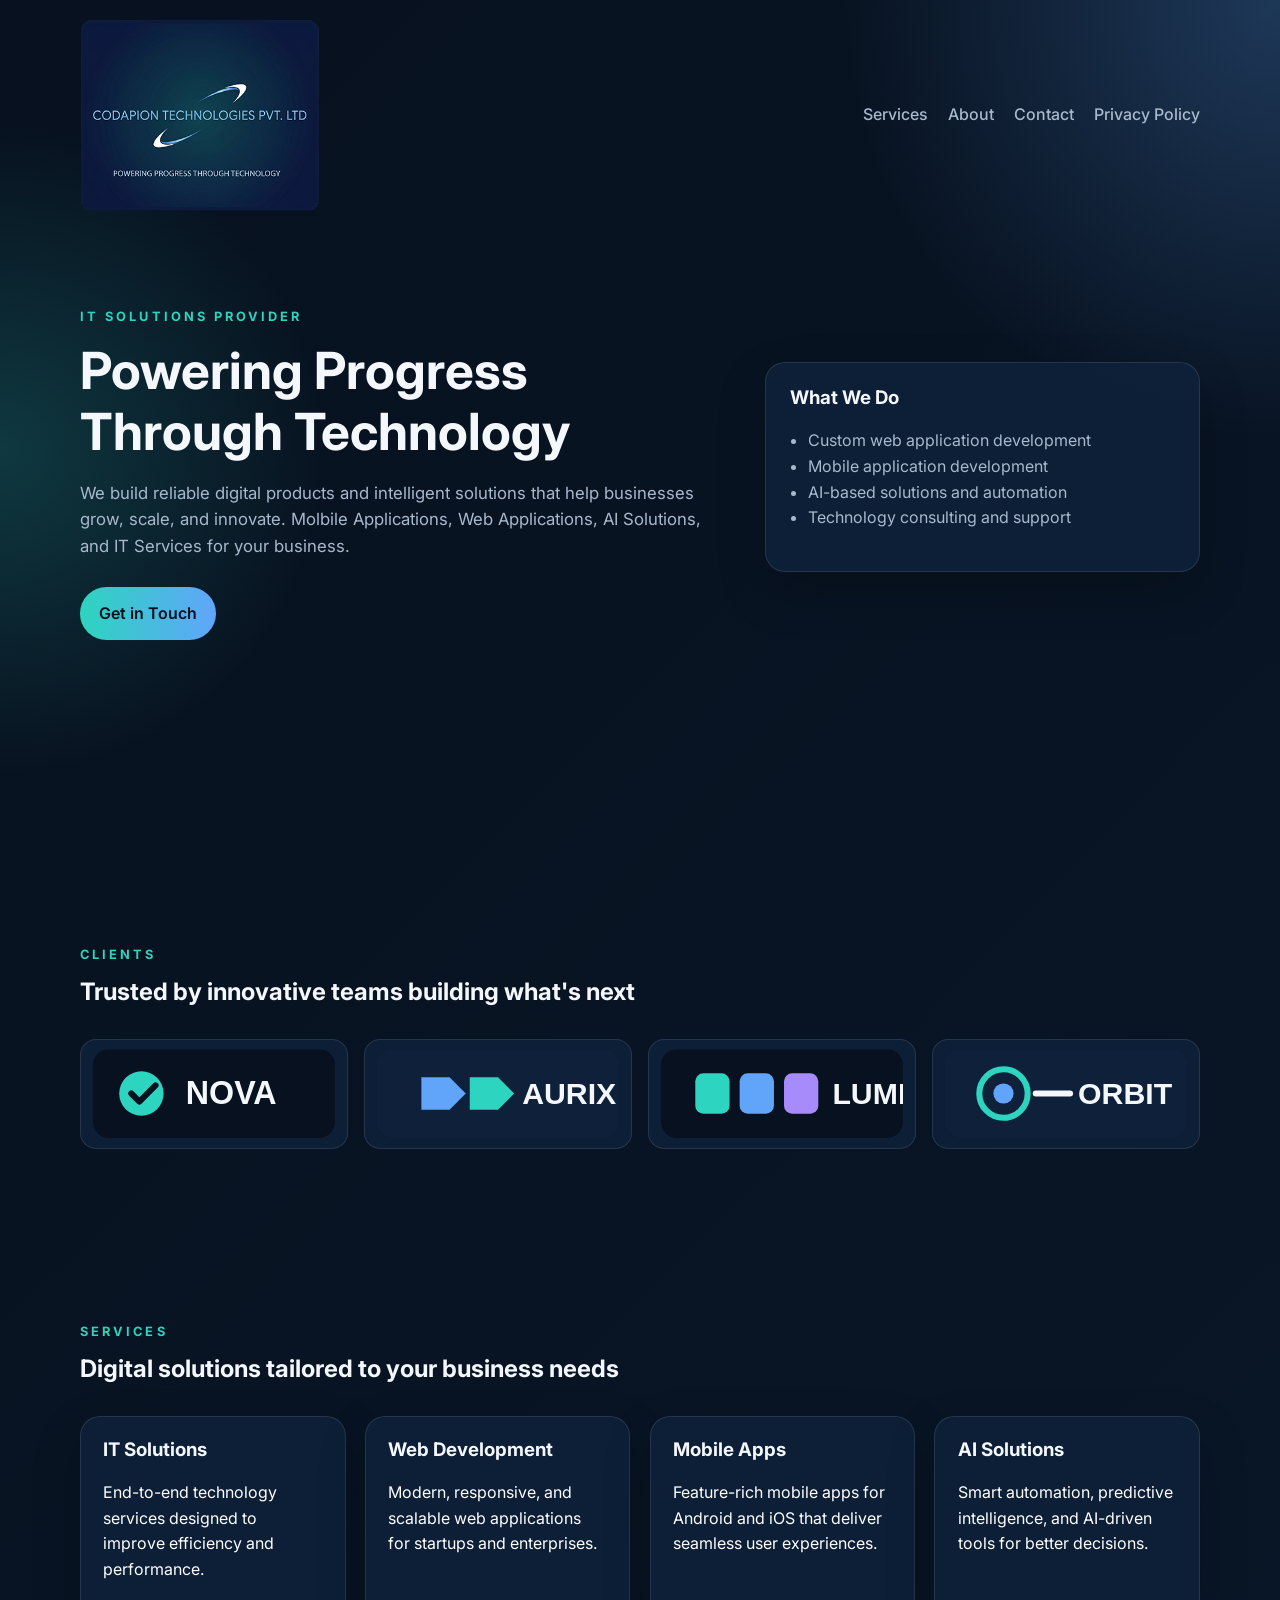
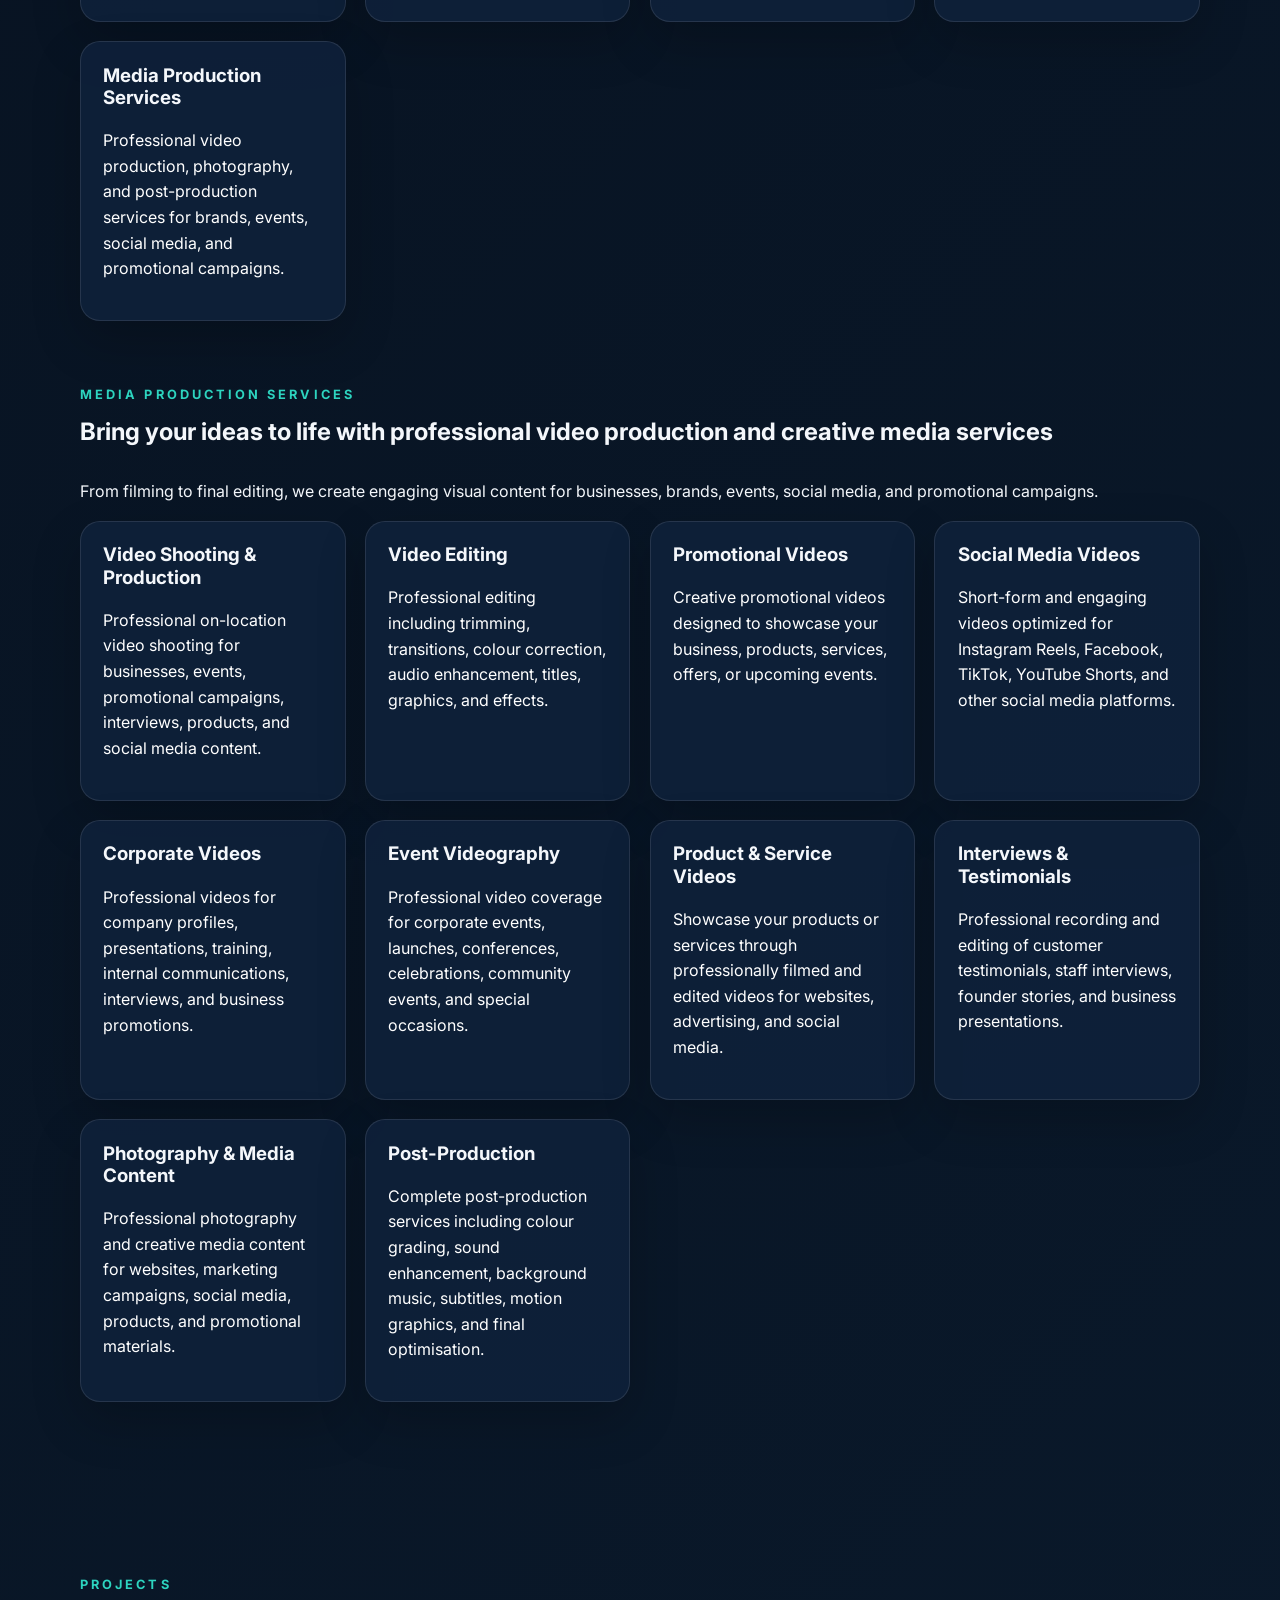
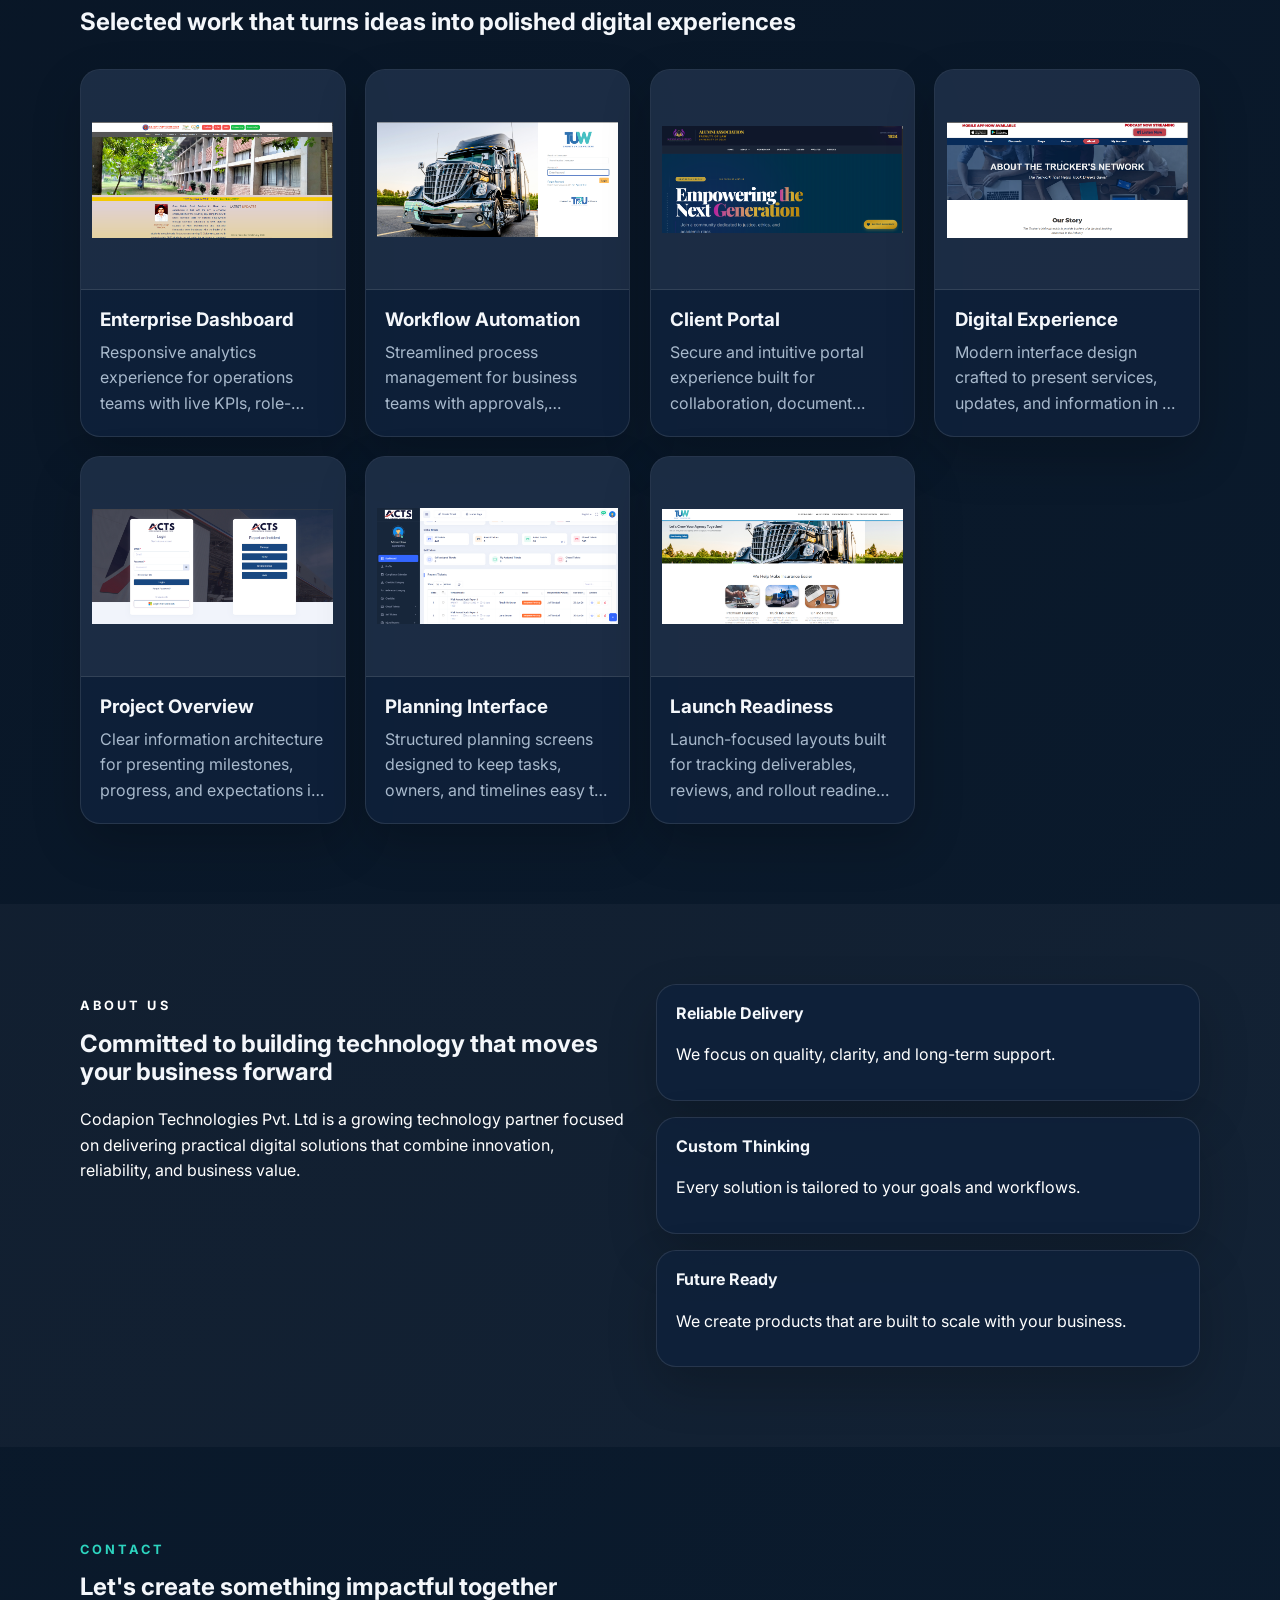
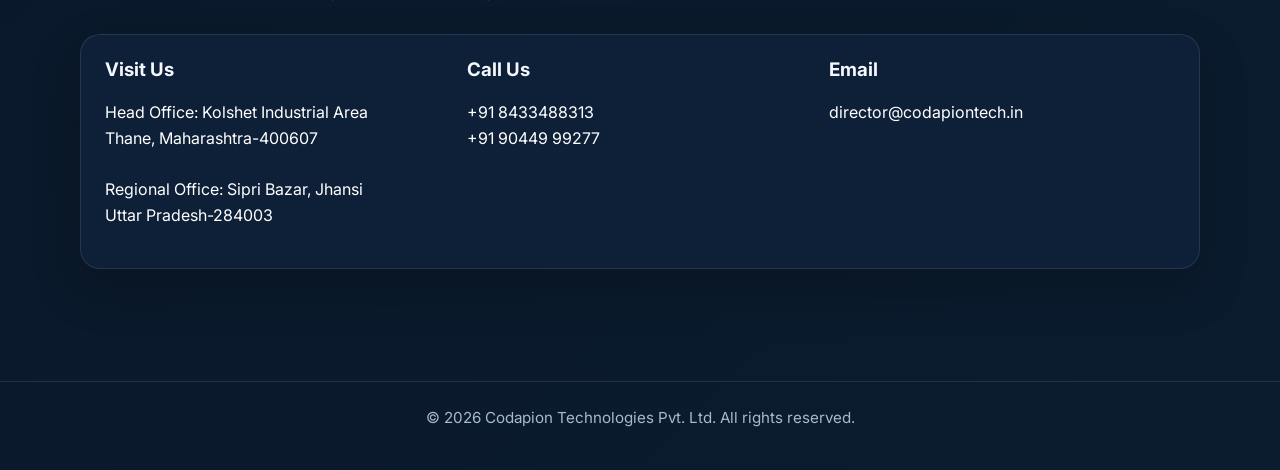
==== index.html @ 67ff13d2 "gap added" ====
<!DOCTYPE html>
<html lang="en">

<head>
    <meta charset="UTF-8" />
    <meta name="viewport" content="width=device-width, initial-scale=1.0" />
    <meta name="description"
        content="Codapion Technologies Pvt. Ltd offers IT solutions, web application development, mobile app development, and AI-based solutions for businesses in India." />
    <meta name="keywords"
        content="Codapion Technologies, IT solutions, web development, mobile app development, AI solutions, software company, technology services" />
    <meta name="author" content="Codapion Technologies Pvt. Ltd" />
    <meta property="og:title" content="Codapion Technologies Pvt. Ltd" />
    <meta property="og:description"
        content="Reliable IT solutions, web applications, mobile apps, and AI-based services for modern businesses." />
    <meta property="og:type" content="website" />
    <meta property="og:image" content="logo.png" />
    <meta name="twitter:card" content="summary_large_image" />
    <meta name="twitter:title" content="Codapion Technologies Pvt. Ltd" />
    <meta name="twitter:description"
        content="Reliable IT solutions, web applications, mobile apps, and AI-based services for modern businesses." />
    <meta name="twitter:image" content="logo.png" />
    <title>Codapion Technologies Pvt. Ltd | IT Solutions, Web & Mobile Apps, AI Services</title>
    <link rel="preconnect" href="https://fonts.googleapis.com" />
    <link rel="preconnect" href="https://fonts.gstatic.com" crossorigin />
    <link href="https://fonts.googleapis.com/css2?family=Inter:wght@400;500;600;700;800&display=swap"
        rel="stylesheet" />
    <link rel="icon" type="image/png" href="favicon.png" />
    <link rel="stylesheet" href="styles.css" />
</head>

<body>
    <header class="hero">
        <nav class="nav container">
            <a href="#" class="brand">
                <img src="logo.png" alt="Codapion Technologies Pvt. Ltd logo" class="brand-logo" />
            </a>
            <div class="nav-links">
                <a href="#services">Services</a>
                <a href="#about">About</a>
                <a href="#contact">Contact</a>
                <a href="privacy-policy.html">Privacy Policy</a>
            </div>
        </nav>

        <div class="container hero-content">
            <div class="hero-copy">
                <p class="eyebrow">IT Solutions Provider</p>
                <h1>Powering Progress Through Technology</h1>
                <p class="lead">
                    We build reliable digital products and intelligent solutions that help
                    businesses grow, scale, and innovate.
                    Molbile Applications, Web Applications, AI Solutions, and IT Services for your business.
                </p>
                <a href="#contact" class="btn btn-primary">Get in Touch</a>
            </div>
            <div class="hero-card">
                <h3>What We Do</h3>
                <ul>
                    <li>Custom web application development</li>
                    <li>Mobile application development</li>
                    <li>AI-based solutions and automation</li>
                    <li>Technology consulting and support</li>
                </ul>
            </div>
        </div>
    </header>

    <main>
        <section class="section container clients-section" aria-label="Clients">
            <div class="section-heading">
                <p class="eyebrow">Clients</p>
                <h2>Trusted by innovative teams building what's next</h2>
            </div>
            <div class="clients-grid">
                <img src="assets/client-1.svg" alt="Nova Labs logo" />
                <img src="assets/client-2.svg" alt="Aurix logo" />
                <img src="assets/client-3.svg" alt="Lumen logo" />
                <img src="assets/client-4.svg" alt="Orbit logo" />
            </div>
        </section>

        <section id="services" class="section container">
            <div class="section-heading">
                <p class="eyebrow">Services</p>
                <h2>Digital solutions tailored to your business needs</h2>
            </div>
            <div class="card-grid">
                <article class="card">
                    <h3>IT Solutions</h3>
                    <p>End-to-end technology services designed to improve efficiency and performance.</p>
                </article>
                <article class="card">
                    <h3>Web Development</h3>
                    <p>Modern, responsive, and scalable web applications for startups and enterprises.</p>
                </article>
                <article class="card">
                    <h3>Mobile Apps</h3>
                    <p>Feature-rich mobile apps for Android and iOS that deliver seamless user experiences.</p>
                </article>
                <article class="card">
                    <h3>AI Solutions</h3>
                    <p>Smart automation, predictive intelligence, and AI-driven tools for better decisions.</p>
                </article>
                <article class="card">
                    <h3>Media Production Services</h3>
                    <p>Professional video production, photography, and post-production services for brands, events,
                        social media, and promotional campaigns.</p>
                </article>
            </div>
            <br>
            <br>
            <div class="media-production-section">
                <div class="section-heading">
                    <p class="eyebrow">Media Production Services</p>
                    <h2>Bring your ideas to life with professional video production and creative media services</h2>
                </div>
                <p>From filming to final editing, we create engaging visual content for businesses, brands, events,
                    social media, and promotional campaigns.</p>
                <div class="card-grid">
                    <article class="card">
                        <h3>Video Shooting & Production</h3>
                        <p>Professional on-location video shooting for businesses, events, promotional campaigns,
                            interviews, products, and social media content.</p>
                    </article>
                    <article class="card">
                        <h3>Video Editing</h3>
                        <p>Professional editing including trimming, transitions, colour correction, audio enhancement,
                            titles, graphics, and effects.</p>
                    </article>
                    <article class="card">
                        <h3>Promotional Videos</h3>
                        <p>Creative promotional videos designed to showcase your business, products, services, offers,
                            or upcoming events.</p>
                    </article>
                    <article class="card">
                        <h3>Social Media Videos</h3>
                        <p>Short-form and engaging videos optimized for Instagram Reels, Facebook, TikTok, YouTube
                            Shorts, and other social media platforms.</p>
                    </article>
                    <article class="card">
                        <h3>Corporate Videos</h3>
                        <p>Professional videos for company profiles, presentations, training, internal communications,
                            interviews, and business promotions.</p>
                    </article>
                    <article class="card">
                        <h3>Event Videography</h3>
                        <p>Professional video coverage for corporate events, launches, conferences, celebrations,
                            community events, and special occasions.</p>
                    </article>
                    <article class="card">
                        <h3>Product & Service Videos</h3>
                        <p>Showcase your products or services through professionally filmed and edited videos for
                            websites, advertising, and social media.</p>
                    </article>
                    <article class="card">
                        <h3>Interviews & Testimonials</h3>
                        <p>Professional recording and editing of customer testimonials, staff interviews, founder
                            stories, and business presentations.</p>
                    </article>
                    <article class="card">
                        <h3>Photography & Media Content</h3>
                        <p>Professional photography and creative media content for websites, marketing campaigns, social
                            media, products, and promotional materials.</p>
                    </article>
                    <article class="card">
                        <h3>Post-Production</h3>
                        <p>Complete post-production services including colour grading, sound enhancement, background
                            music, subtitles, motion graphics, and final optimisation.</p>
                    </article>
                </div>
            </div>
        </section>

        <section id="projects" class="section container">
            <div class="section-heading">
                <p class="eyebrow">Projects</p>
                <h2>Selected work that turns ideas into polished digital experiences</h2>
            </div>
            <div class="project-grid">
                <article class="project-card">
                    <img class="project-thumb" src="projects/Screenshot%202026-07-06%20200603.png"
                        alt="Project dashboard preview" role="button" tabindex="0" />
                    <div class="project-card-body">
                        <h3>Enterprise Dashboard</h3>
                        <p>Responsive analytics experience for operations teams with live KPIs, role-based access, and
                            clear reporting views.</p>
                    </div>
                </article>
                <article class="project-card">
                    <img class="project-thumb" src="projects/Screenshot%202026-07-06%20200739.png"
                        alt="Project workflow preview" role="button" tabindex="0" />
                    <div class="project-card-body">
                        <h3>Workflow Automation</h3>
                        <p>Streamlined process management for business teams with approvals, reminders, and a simple
                            task overview.</p>
                    </div>
                </article>
                <article class="project-card">
                    <img class="project-thumb" src="projects/Screenshot%202026-07-06%20201129.png"
                        alt="Project app preview" role="button" tabindex="0" />
                    <div class="project-card-body">
                        <h3>Client Portal</h3>
                        <p>Secure and intuitive portal experience built for collaboration, document access, and
                            transparent project tracking.</p>
                    </div>
                </article>
                <article class="project-card">
                    <img class="project-thumb" src="projects/Screenshot%202026-07-06%20201619.png"
                        alt="Project UI preview" role="button" tabindex="0" />
                    <div class="project-card-body">
                        <h3>Digital Experience</h3>
                        <p>Modern interface design crafted to present services, updates, and information in a polished,
                            mobile-friendly layout.</p>
                    </div>
                </article>
                <article class="project-card">
                    <img class="project-thumb" src="projects/Screenshot%202026-07-06%20201822.png"
                        alt="Project overview preview" role="button" tabindex="0" />
                    <div class="project-card-body">
                        <h3>Project Overview</h3>
                        <p>Clear information architecture for presenting milestones, progress, and expectations in one
                            place.</p>
                    </div>
                </article>
                <article class="project-card">
                    <img class="project-thumb" src="projects/Screenshot%202026-07-06%20201934.png"
                        alt="Project planning preview" role="button" tabindex="0" />
                    <div class="project-card-body">
                        <h3>Planning Interface</h3>
                        <p>Structured planning screens designed to keep tasks, owners, and timelines easy to understand.
                        </p>
                    </div>
                </article>
                <article class="project-card">
                    <img class="project-thumb" src="projects/Screenshot%202026-07-06%20202148.png"
                        alt="Project launch preview" role="button" tabindex="0" />
                    <div class="project-card-body">
                        <h3>Launch Readiness</h3>
                        <p>Launch-focused layouts built for tracking deliverables, reviews, and rollout readiness with
                            clarity.</p>
                    </div>
                </article>
            </div>
        </section>

        <section id="about" class="section about-section">
            <div class="container about-grid">
                <div>
                    <p class="eyebrow">About Us</p>
                    <h2>Committed to building technology that moves your business forward</h2>
                    <p>
                        Codapion Technologies Pvt. Ltd is a growing technology partner focused on delivering
                        practical digital solutions that combine innovation, reliability, and business value.
                    </p>
                </div>
                <div class="about-points">
                    <div>
                        <strong>Reliable Delivery</strong>
                        <p>We focus on quality, clarity, and long-term support.</p>
                    </div>
                    <div>
                        <strong>Custom Thinking</strong>
                        <p>Every solution is tailored to your goals and workflows.</p>
                    </div>
                    <div>
                        <strong>Future Ready</strong>
                        <p>We create products that are built to scale with your business.</p>
                    </div>
                </div>
            </div>
        </section>

        <section id="contact" class="section container">
            <div class="section-heading">
                <p class="eyebrow">Contact</p>
                <h2>Let's create something impactful together</h2>
            </div>
            <div class="contact-box">
                <div>
                    <h3>Visit Us</h3>
                    <p>Head Office: Kolshet Industrial Area<br />Thane, Maharashtra-400607<br /><br />Regional Office:
                        Sipri Bazar, Jhansi<br />Uttar Pradesh-284003</p>
                </div>
                <div>
                    <h3>Call Us</h3>
                    <p><a href="tel:+918433488313">+91 8433488313</a><br /><a href="tel:+919044999277">+91 90449
                            99277</a></p>
                </div>
                <div>
                    <h3>Email</h3>
                    <p><a href="mailto:director@codapiontech.in">director@codapiontech.in</a></p>
                </div>
            </div>
        </section>
    </main>

    <footer class="site-footer">
        <div class="container">
            <p>© 2026 Codapion Technologies Pvt. Ltd. All rights reserved.</p>
        </div>
    </footer>

    <div class="project-modal" id="projectModal" aria-hidden="true">
        <button class="project-modal-close" id="projectModalClose" aria-label="Close preview">×</button>
        <img id="projectModalImage" src="" alt="Project preview" />
    </div>

    <script>
        const modal = document.getElementById('projectModal');
        const modalImage = document.getElementById('projectModalImage');
        const closeButton = document.getElementById('projectModalClose');
        const thumbnails = document.querySelectorAll('.project-thumb');

        function openModal(src, alt) {
            modalImage.src = src;
            modalImage.alt = alt;
            modal.classList.add('active');
            modal.setAttribute('aria-hidden', 'false');
            document.body.style.overflow = 'hidden';
        }

        function closeModal() {
            modal.classList.remove('active');
            modal.setAttribute('aria-hidden', 'true');
            modalImage.removeAttribute('src');
            document.body.style.overflow = '';
        }

        thumbnails.forEach((thumb) => {
            thumb.addEventListener('click', () => openModal(thumb.src, thumb.alt));
            thumb.addEventListener('keydown', (event) => {
                if (event.key === 'Enter' || event.key === ' ') {
                    event.preventDefault();
                    openModal(thumb.src, thumb.alt);
                }
            });
        });

        closeButton.addEventListener('click', closeModal);
        modal.addEventListener('click', (event) => {
            if (event.target === modal) {
                closeModal();
            }
        });

        document.addEventListener('keydown', (event) => {
            if (event.key === 'Escape' && modal.classList.contains('active')) {
                closeModal();
            }
        });
    </script>
</body>

</html>
---- styles.css ----
:root {
    --bg: #07111f;
    --surface: #0f213a;
    --surface-2: #142f4e;
    --text: #f4f7fb;
    --muted: #a8b9cc;
    --accent: #2dd4bf;
    --accent-2: #60a5fa;
    --border: rgba(255, 255, 255, 0.1);
}

* {
    box-sizing: border-box;
}

body {
    margin: 0;
    font-family: 'Inter', sans-serif;
    color: var(--text);
    background: linear-gradient(135deg, #07111f 0%, #0b1c2f 100%);
    line-height: 1.6;
}

img {
    max-width: 100%;
    display: block;
}

.container {
    width: min(1120px, calc(100% - 2rem));
    margin: 0 auto;
}

.hero {
    min-height: 100vh;
    background: radial-gradient(circle at top right, rgba(96, 165, 250, 0.25), transparent 28%),
        radial-gradient(circle at left center, rgba(45, 212, 191, 0.2), transparent 24%);
}

.nav {
    display: flex;
    justify-content: space-between;
    align-items: center;
    padding: 1.2rem 0;
}

.brand {
    display: flex;
    align-items: center;
    color: var(--text);
    text-decoration: none;
    font-weight: 700;
}

.brand-logo {
    width: auto;
    max-width: 240px;
    height: auto;
    max-height: 200px;
    object-fit: contain;
}

.nav-links {
    display: flex;
    gap: 1.25rem;
}

.nav-links a {
    color: var(--muted);
    text-decoration: none;
    font-weight: 500;
}

.nav-links a:hover {
    color: var(--text);
}

.hero-content {
    display: grid;
    grid-template-columns: 1.2fr 0.8fr;
    gap: 2rem;
    align-items: center;
    padding: 4rem 0 5rem;
}

.eyebrow {
    display: inline-block;
    letter-spacing: 0.24em;
    text-transform: uppercase;
    font-size: 0.8rem;
    font-weight: 700;
    color: var(--accent);
    margin-bottom: 0.8rem;
}

h1,
h2,
h3 {
    line-height: 1.2;
    margin-top: 0;
}

h1 {
    font-size: clamp(2.3rem, 4vw, 4rem);
    margin-bottom: 1rem;
}

.lead {
    font-size: 1.05rem;
    color: var(--muted);
    max-width: 640px;
    margin-bottom: 1.7rem;
}

.btn {
    display: inline-block;
    padding: 0.85rem 1.2rem;
    border-radius: 999px;
    text-decoration: none;
    font-weight: 600;
}

.btn-primary {
    background: linear-gradient(90deg, var(--accent), var(--accent-2));
    color: #00111d;
}

.hero-card,
.card,
.contact-box,
.about-points>div {
    background: rgba(15, 33, 58, 0.9);
    border: 1px solid var(--border);
    border-radius: 20px;
    box-shadow: 0 20px 50px rgba(0, 0, 0, 0.2);
}

.hero-card {
    padding: 1.5rem;
}

.hero-card ul {
    padding-left: 1.15rem;
    color: var(--muted);
}

.section {
    padding: 5rem 0;
}

.section-heading {
    margin-bottom: 2rem;
}

.card-grid {
    display: grid;
    grid-template-columns: repeat(4, 1fr);
    gap: 1.2rem;
}

.card {
    padding: 1.4rem;
}

.card p,
.about-grid p,
.contact-box p,
.contact-box p a {
    color: #ffffff;
    text-decoration: none;
}

.contact-box p a:hover {
    color: #11d2cb;
}

.about-section {
    background: rgba(255, 255, 255, 0.03);
}

.about-grid {
    display: grid;
    grid-template-columns: 1fr 1fr;
    gap: 2rem;
    align-items: start;
}

.about-points {
    display: grid;
    gap: 1rem;
}

.about-points>div {
    padding: 1rem 1.2rem;
}

.contact-box {
    display: grid;
    grid-template-columns: repeat(3, 1fr);
    gap: 1rem;
    padding: 1.5rem;
}

.clients-section {
    padding-top: 2rem;
}

.clients-grid {
    display: grid;
    grid-template-columns: repeat(4, minmax(0, 1fr));
    gap: 1rem;
    align-items: center;
}

.clients-grid img {
    width: 100%;
    height: 110px;
    object-fit: contain;
    border-radius: 16px;
    border: 1px solid var(--border);
    background: rgba(15, 33, 58, 0.9);
    padding: 0.6rem;
}

@media (max-width: 900px) {

    .hero-content,
    .about-grid,
    .card-grid,
    .contact-box,
    .clients-grid {
        grid-template-columns: 1fr 1fr;
    }
}

@media (max-width: 650px) {
    .nav {
        flex-direction: column;
        gap: 0.8rem;
    }

    .hero-content,
    .about-grid,
    .card-grid,
    .contact-box,
    .clients-grid {
        grid-template-columns: 1fr;
    }

    .project-grid {
        grid-template-columns: 1fr;
    }

    .section {
        padding: 3.5rem 0;
    }
}

.project-grid {
    display: grid;
    grid-template-columns: repeat(auto-fit, minmax(260px, 1fr));
    gap: 1.2rem;
}

.project-card {
    overflow: hidden;
    border: 1px solid var(--border);
    border-radius: 20px;
    background: rgba(15, 33, 58, 0.9);
    box-shadow: 0 20px 50px rgba(0, 0, 0, 0.2);
    transition: transform 0.2s ease, border-color 0.2s ease;
}

.project-card:hover {
    transform: translateY(-3px);
    border-color: rgba(45, 212, 191, 0.45);
}

.project-thumb {
    width: 100%;
    height: 220px;
    object-fit: contain;
    object-position: center;
    background: rgba(255, 255, 255, 0.06);
    padding: 0.7rem;
    border-bottom: 1px solid var(--border);
    cursor: zoom-in;
}

.project-card-body {
    padding: 1.2rem;
}

.project-card h3 {
    margin-bottom: 0.5rem;
}

.project-card p {
    margin: 0;
    color: var(--muted);
    display: -webkit-box;
    -webkit-line-clamp: 3;
    -webkit-box-orient: vertical;
    overflow: hidden;
}

.project-modal {
    position: fixed;
    inset: 0;
    background: rgba(2, 8, 23, 0.9);
    display: none;
    align-items: center;
    justify-content: center;
    padding: 1.5rem;
    z-index: 1000;
}

.project-modal.active {
    display: flex;
}

.project-modal img {
    max-width: min(100%, 1100px);
    max-height: 85vh;
    width: auto;
    height: auto;
    object-fit: contain;
    border-radius: 16px;
    box-shadow: 0 20px 60px rgba(0, 0, 0, 0.45);
}

.project-modal-close {
    position: absolute;
    top: 1rem;
    right: 1rem;
    border: 0;
    background: rgba(255, 255, 255, 0.15);
    color: #fff;
    width: 44px;
    height: 44px;
    border-radius: 50%;
    font-size: 1.5rem;
    cursor: pointer;
}

.project-modal-close:hover {
    background: rgba(255, 255, 255, 0.25);
}

.site-footer {
    padding: 1.5rem 0 2.5rem;
    text-align: center;
    color: var(--muted);
    border-top: 1px solid var(--border);
    margin-top: 2rem;
}

.site-footer p {
    margin: 0;
    font-size: 0.95rem;
}

.site-footer a {
    color: var(--accent);
    text-decoration: none;
}

.site-footer a:hover {
    color: var(--text);
}

.policy-hero {
    min-height: auto;
    padding-bottom: 2rem;
}

.policy-content {
    padding: 2rem 0 1rem;
}

.policy-card {
    background: rgba(15, 33, 58, 0.9);
    border: 1px solid var(--border);
    border-radius: 24px;
    padding: 2rem;
    box-shadow: 0 20px 50px rgba(0, 0, 0, 0.2);
}

.policy-list {
    padding-left: 1.2rem;
    color: var(--muted);
}

.policy-list li {
    margin-bottom: 0.75rem;
}
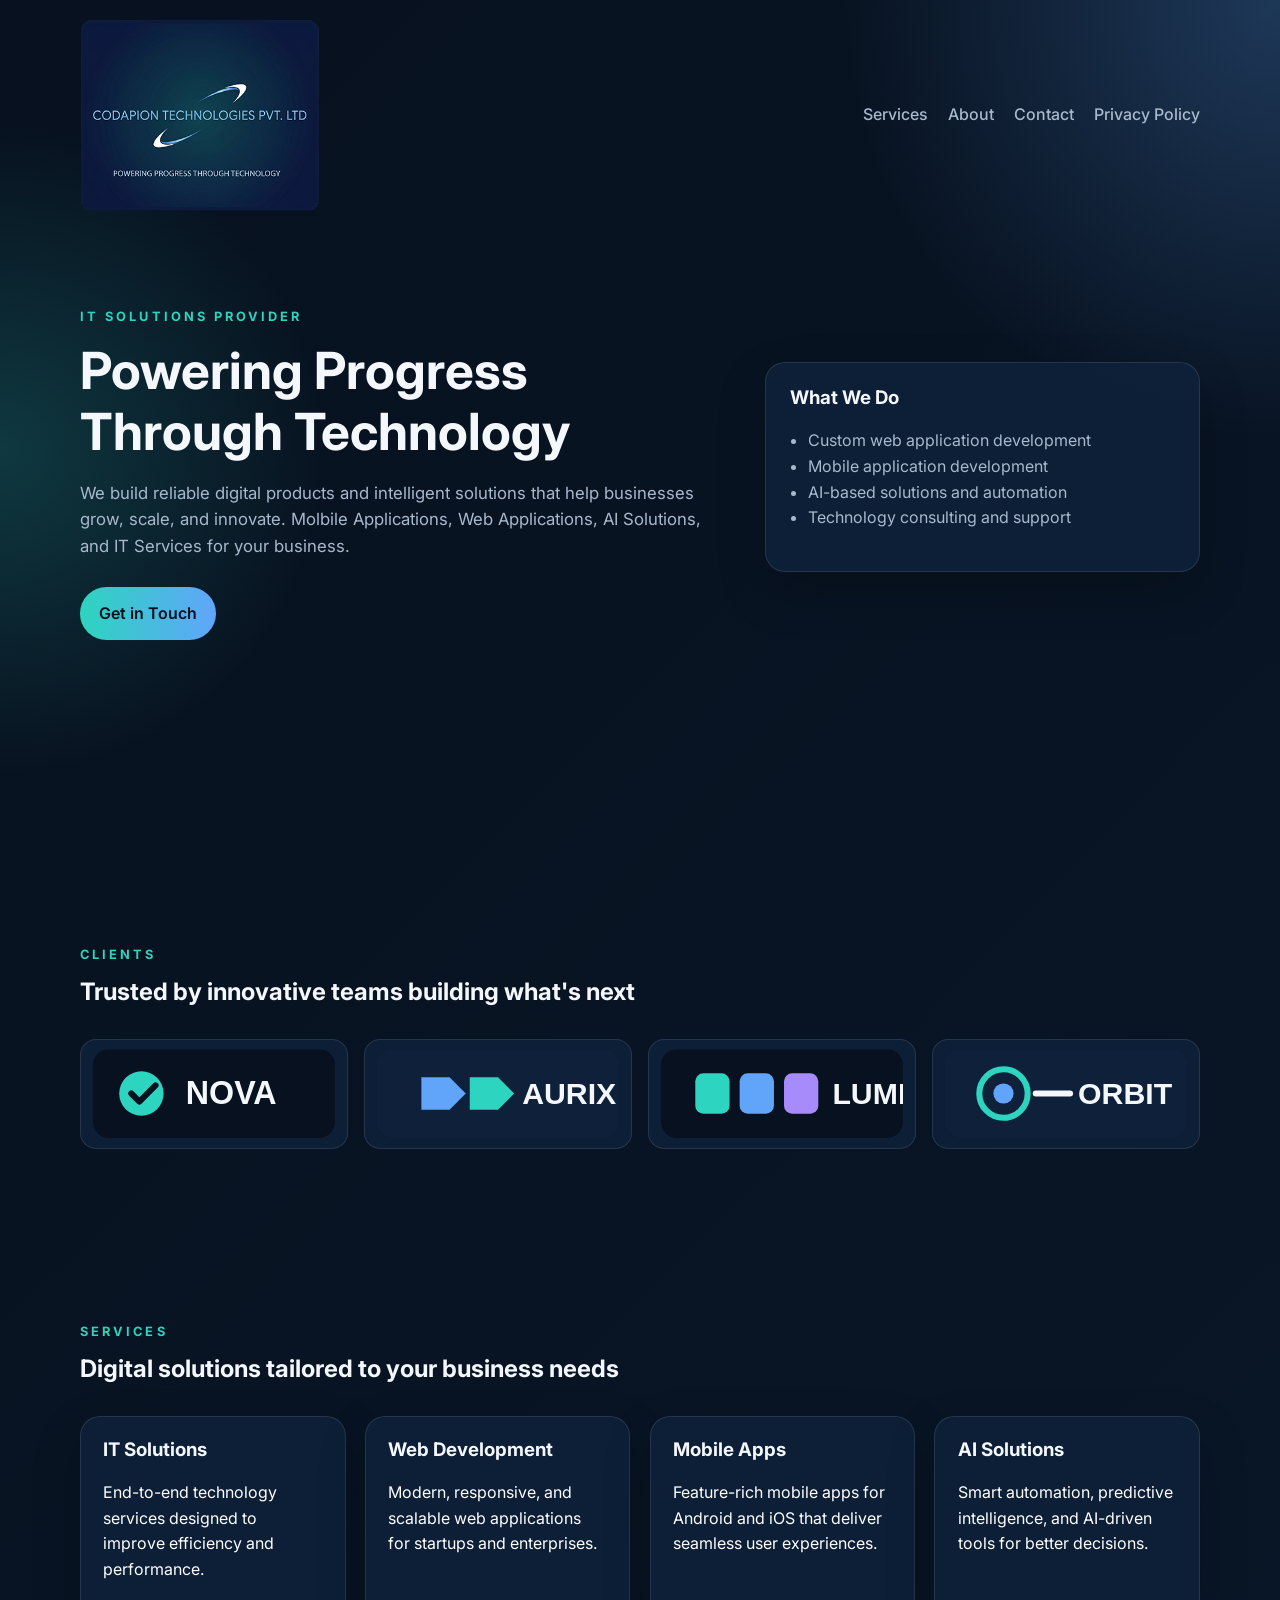
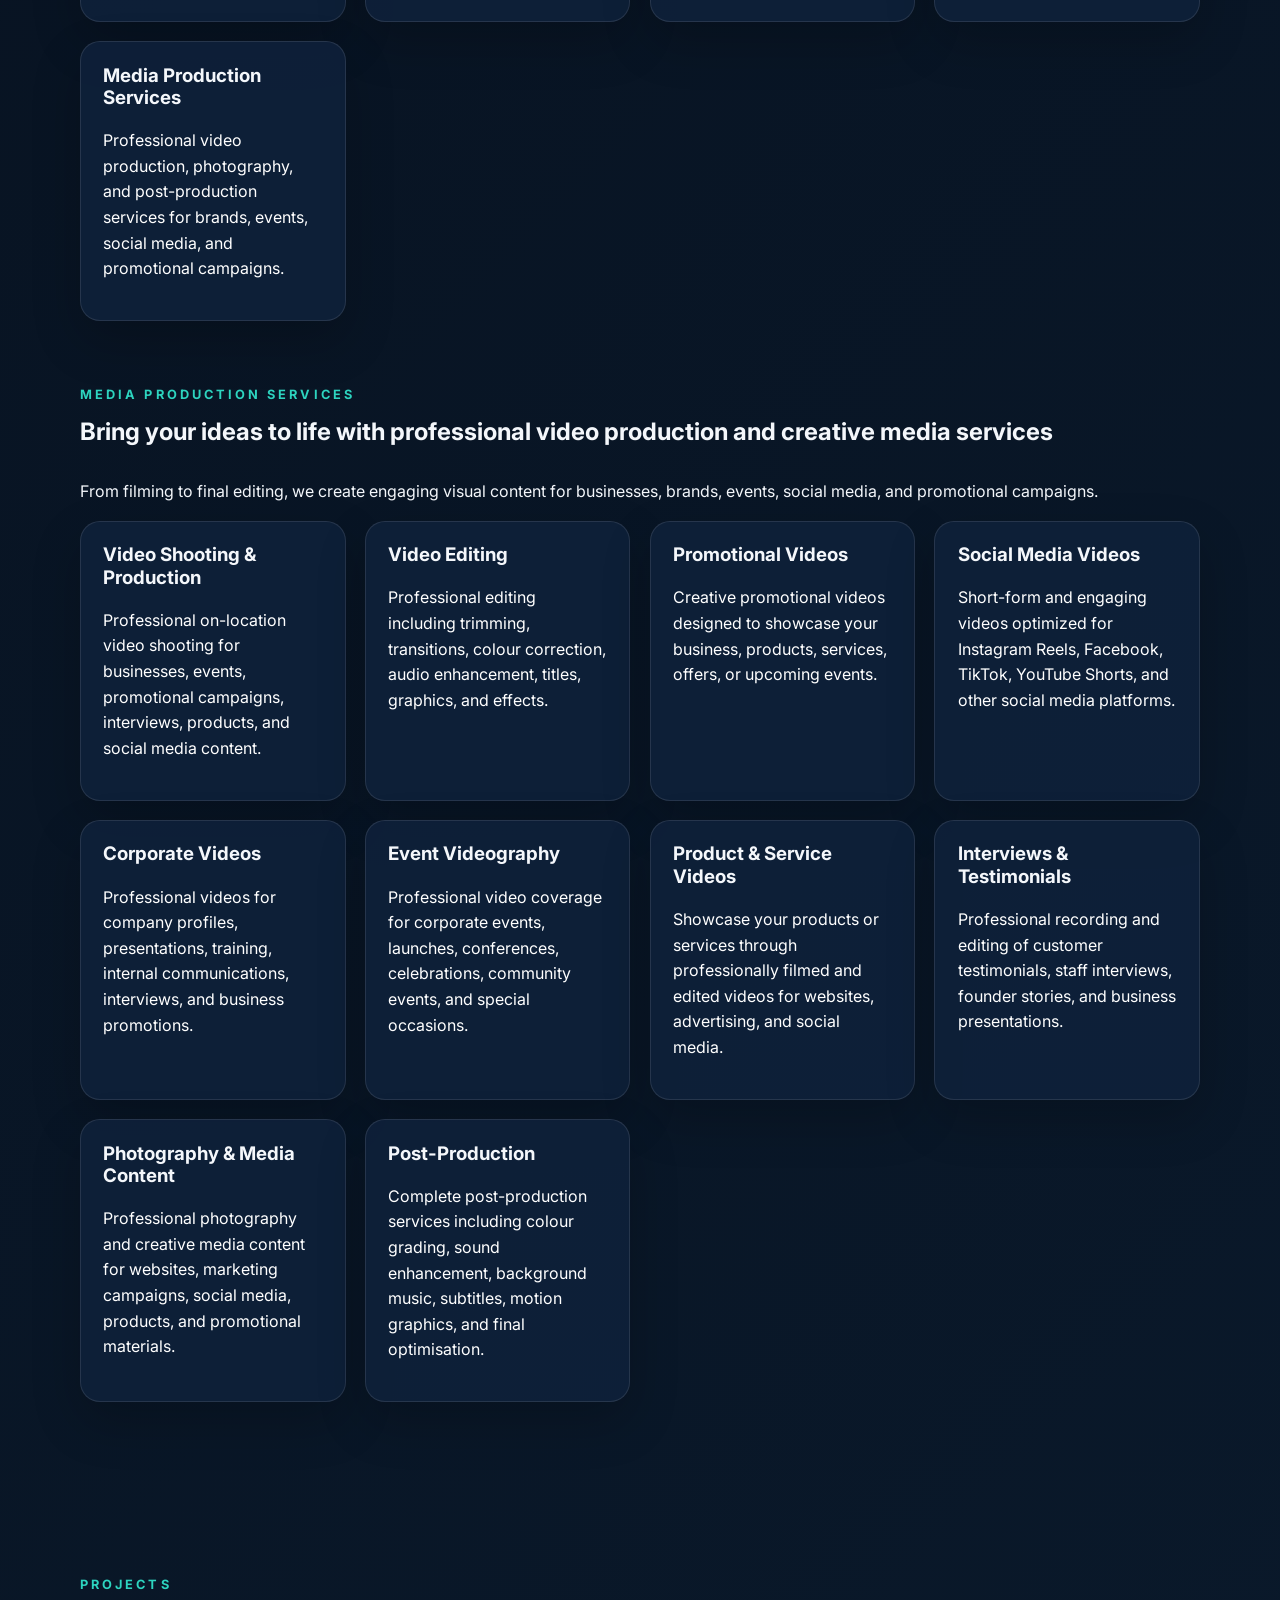
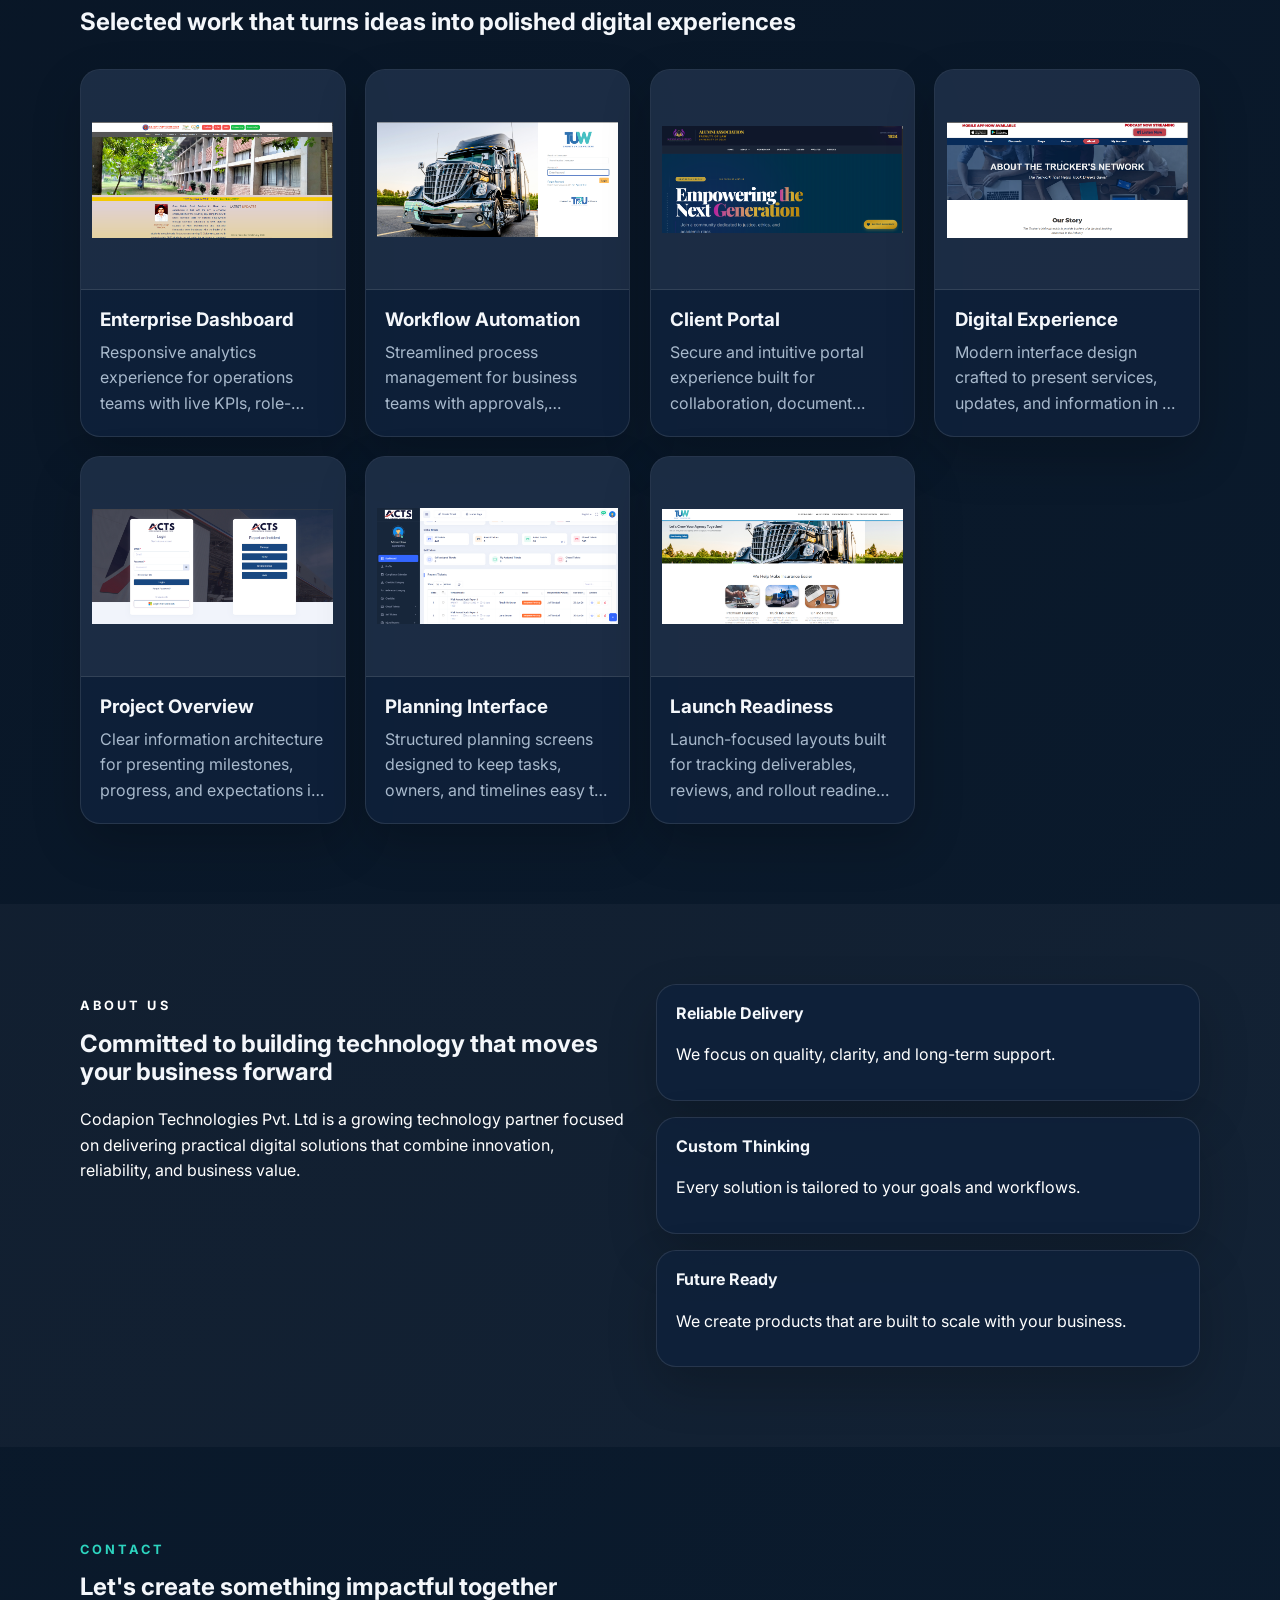
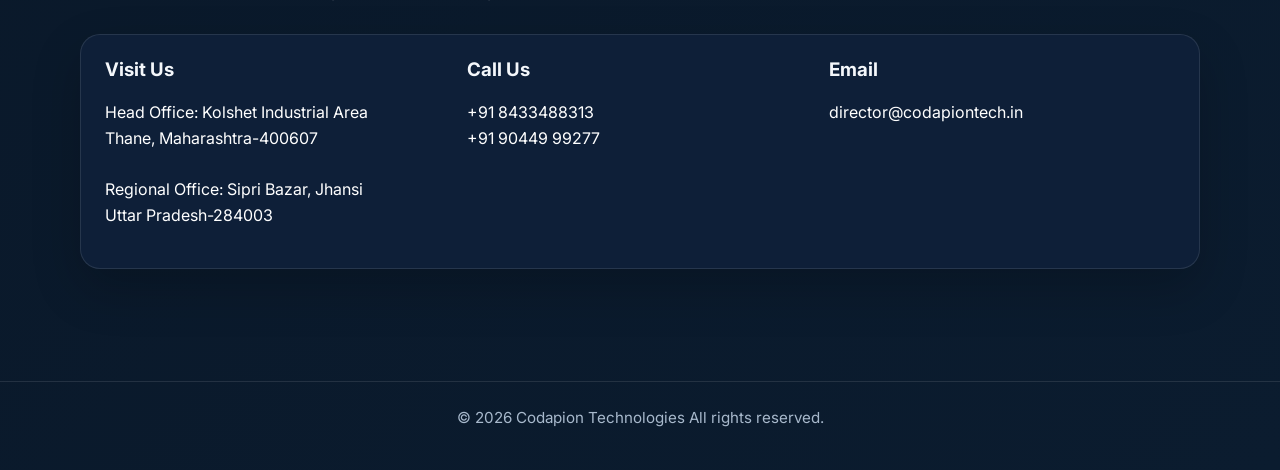
==== commit a6c8e4aa: "removed Pvt. Ltd." ====
--- a/index.html
+++ b/index.html
@@ -296,7 +296,7 @@
 
     <footer class="site-footer">
         <div class="container">
-            <p>© 2026 Codapion Technologies Pvt. Ltd. All rights reserved.</p>
+            <p>© 2026 Codapion Technologies All rights reserved.</p>
         </div>
     </footer>
 
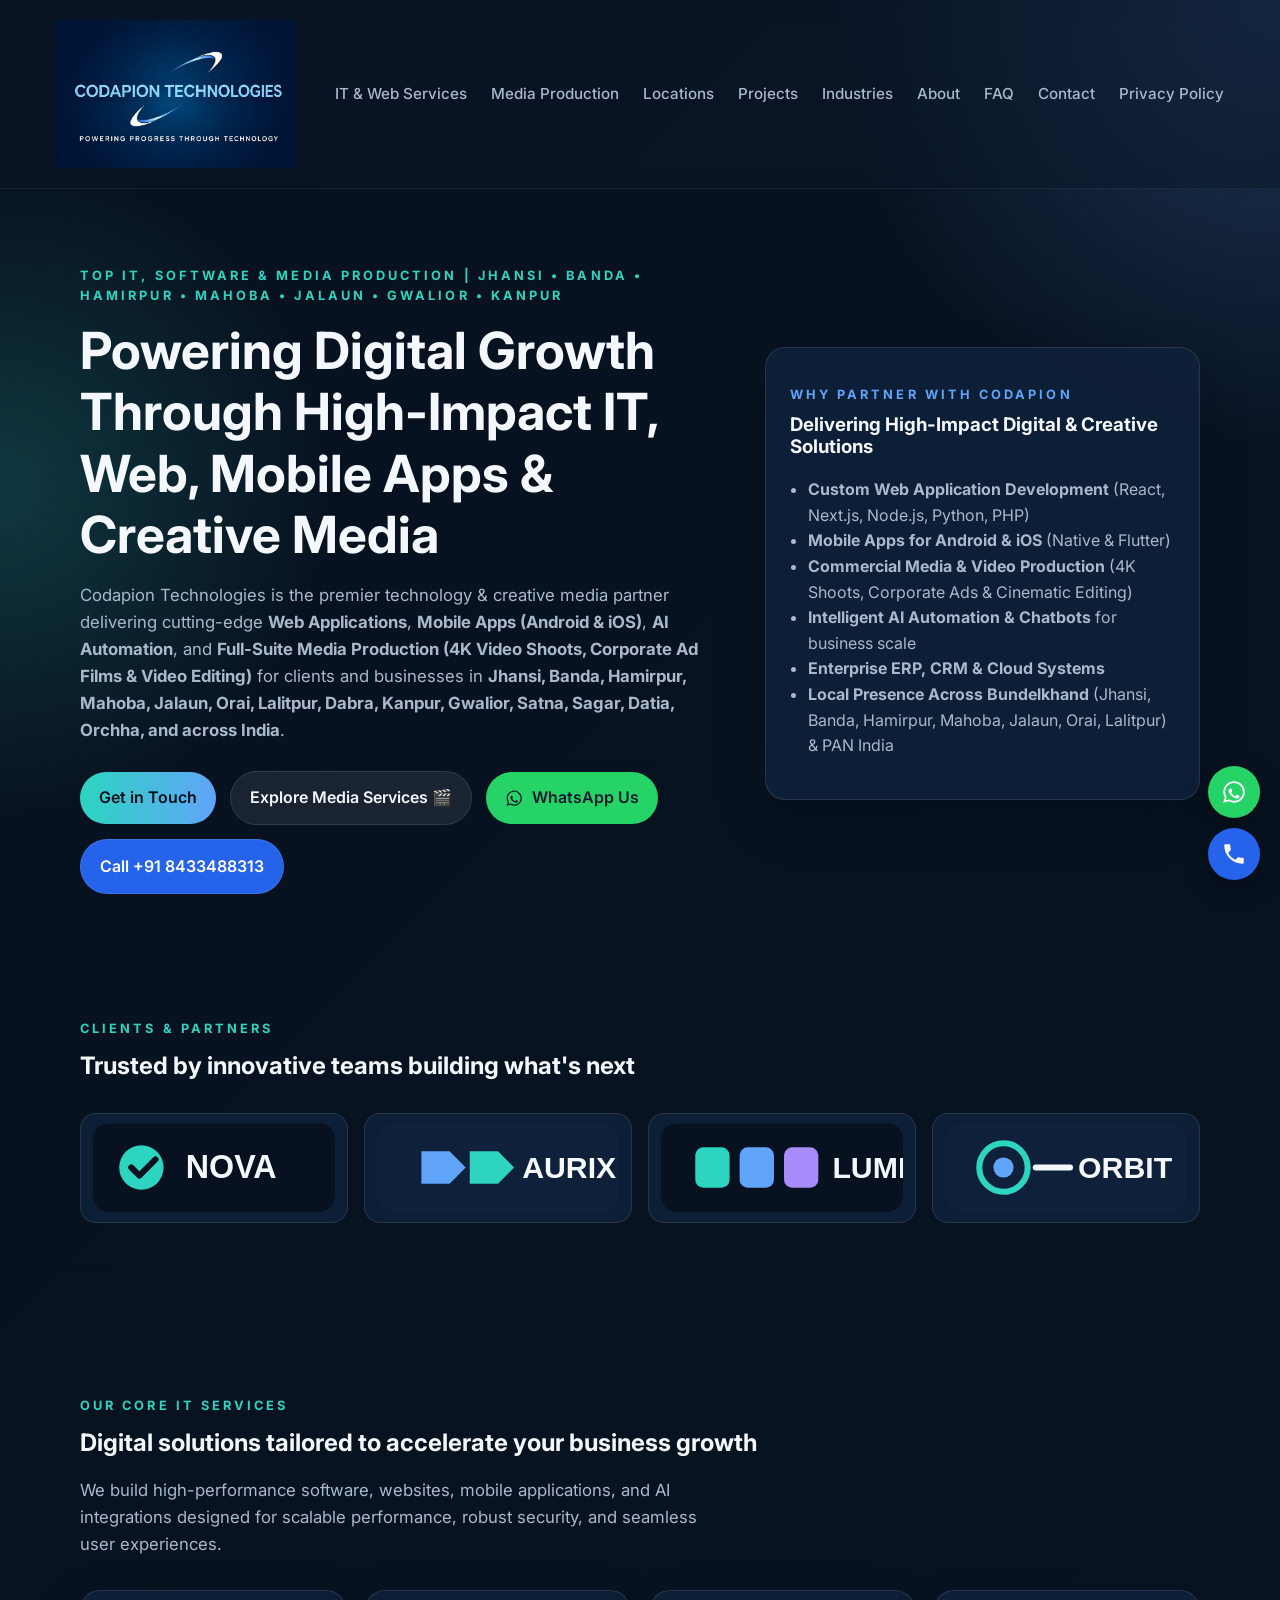
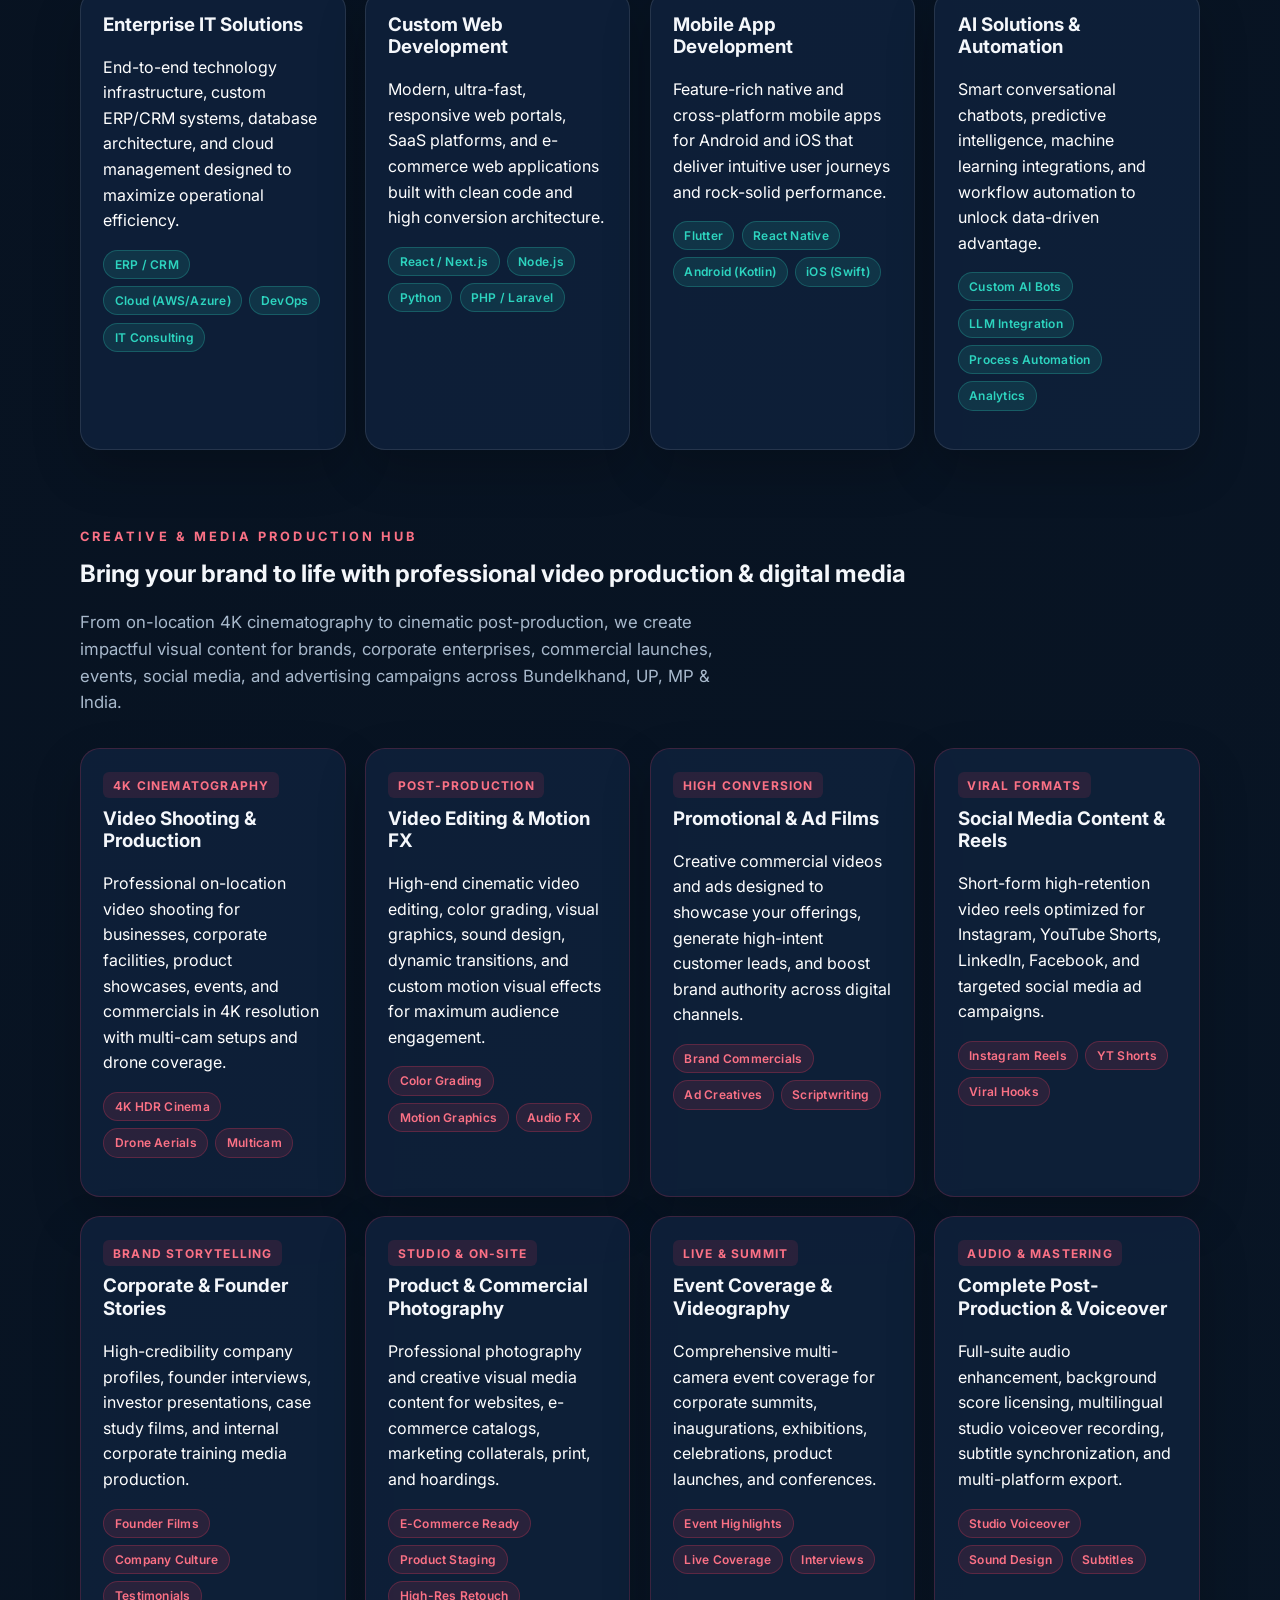
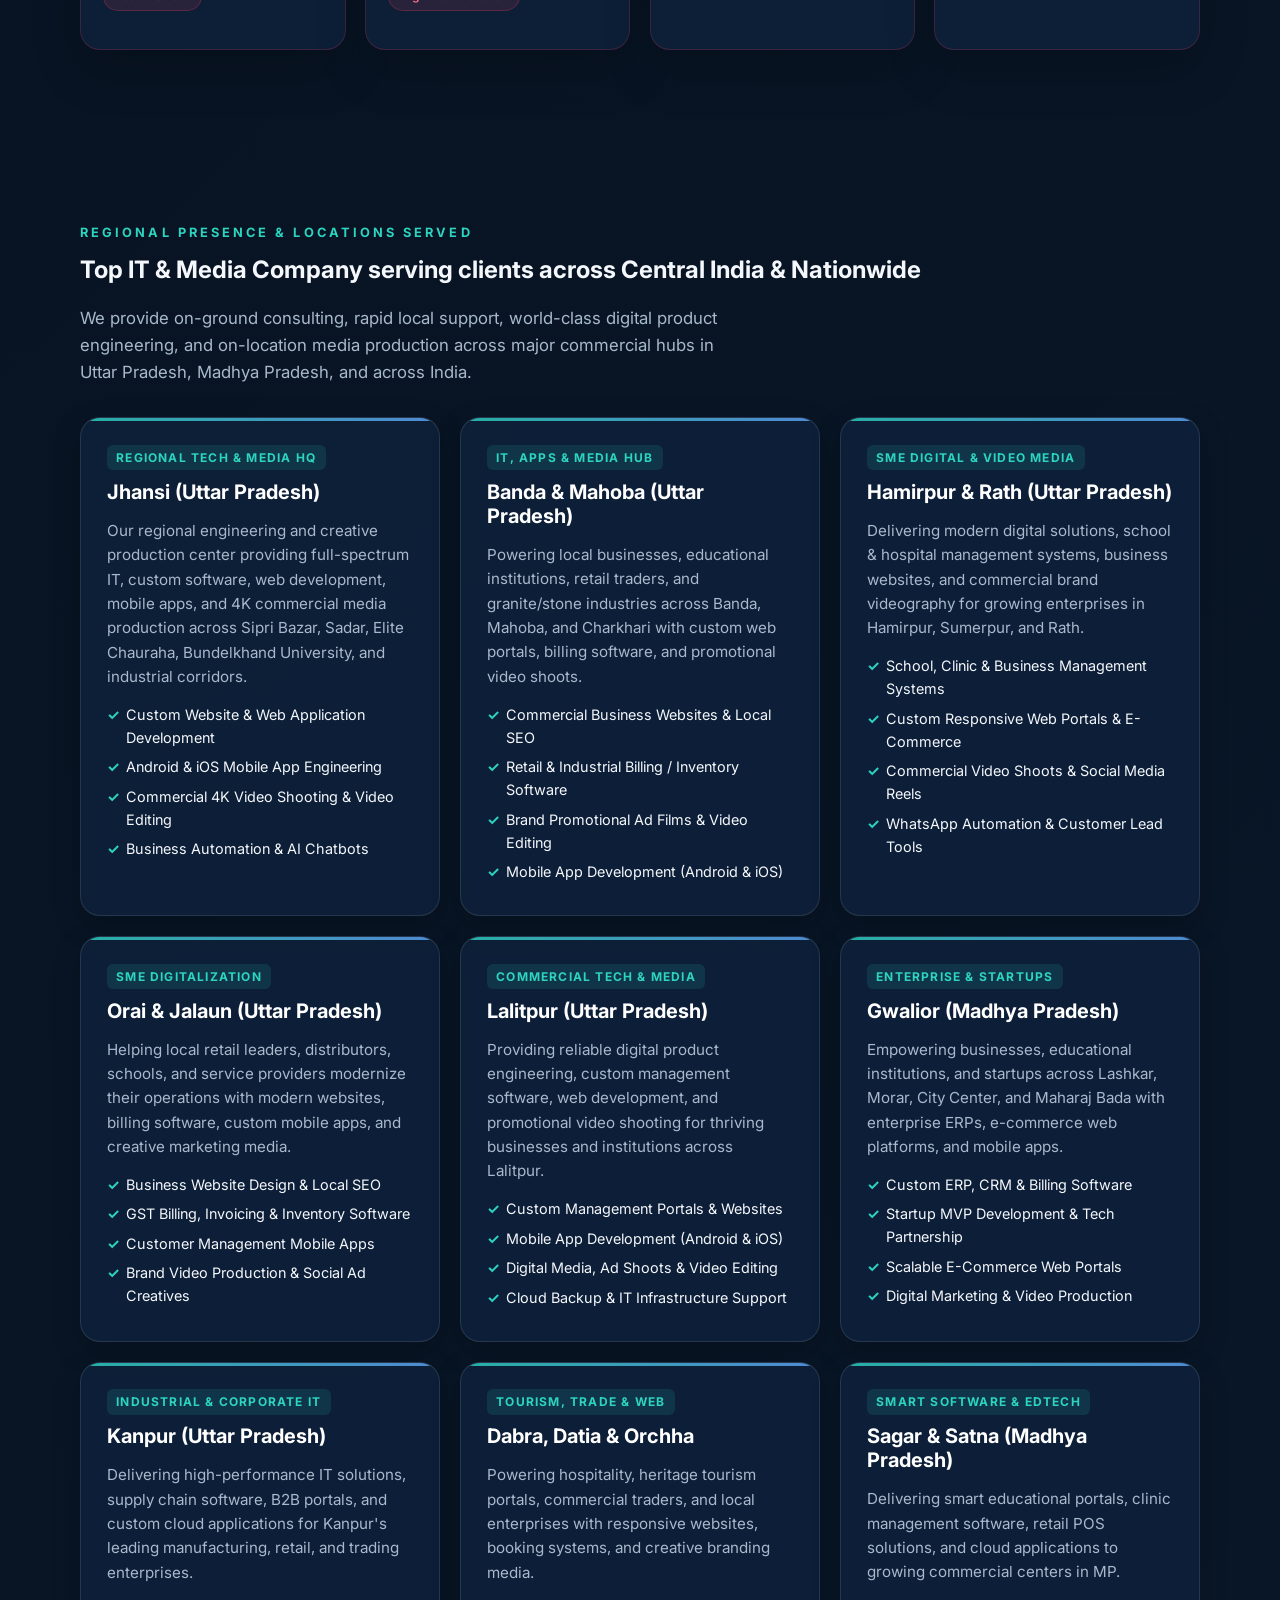
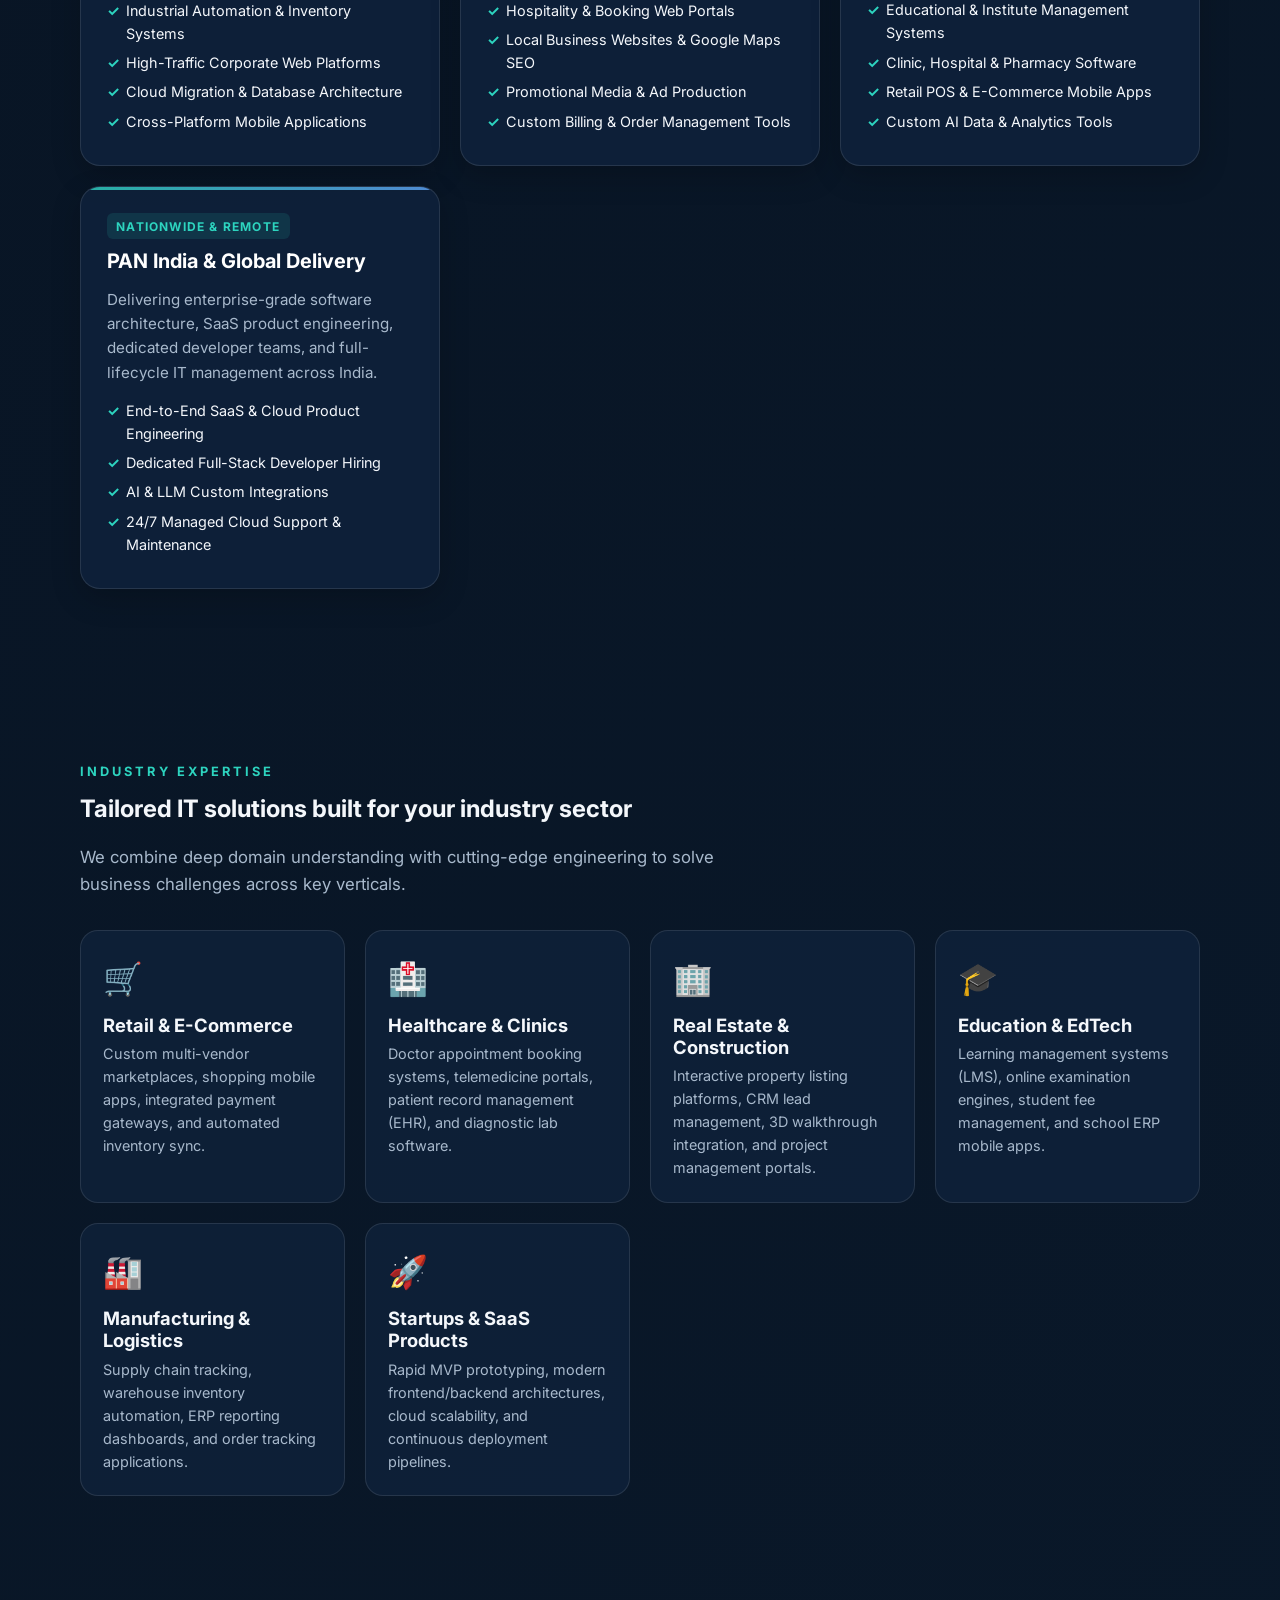
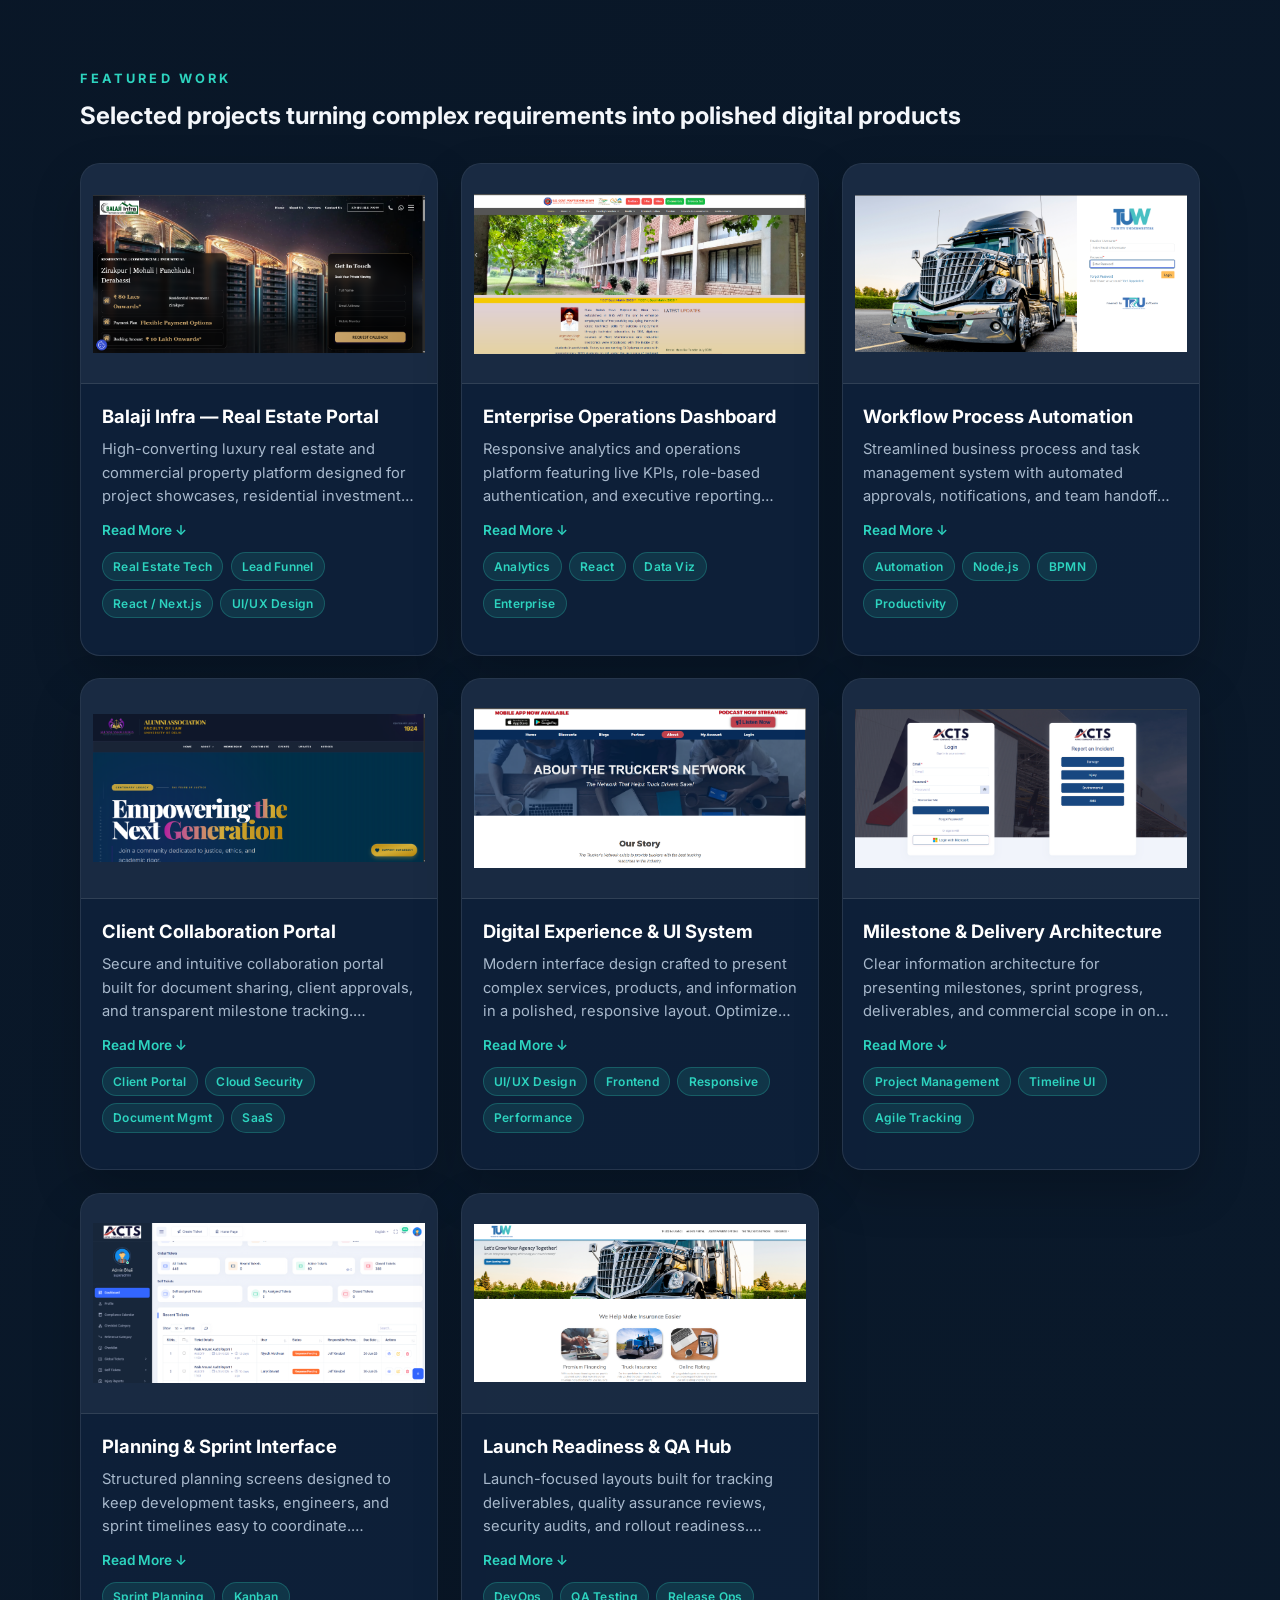
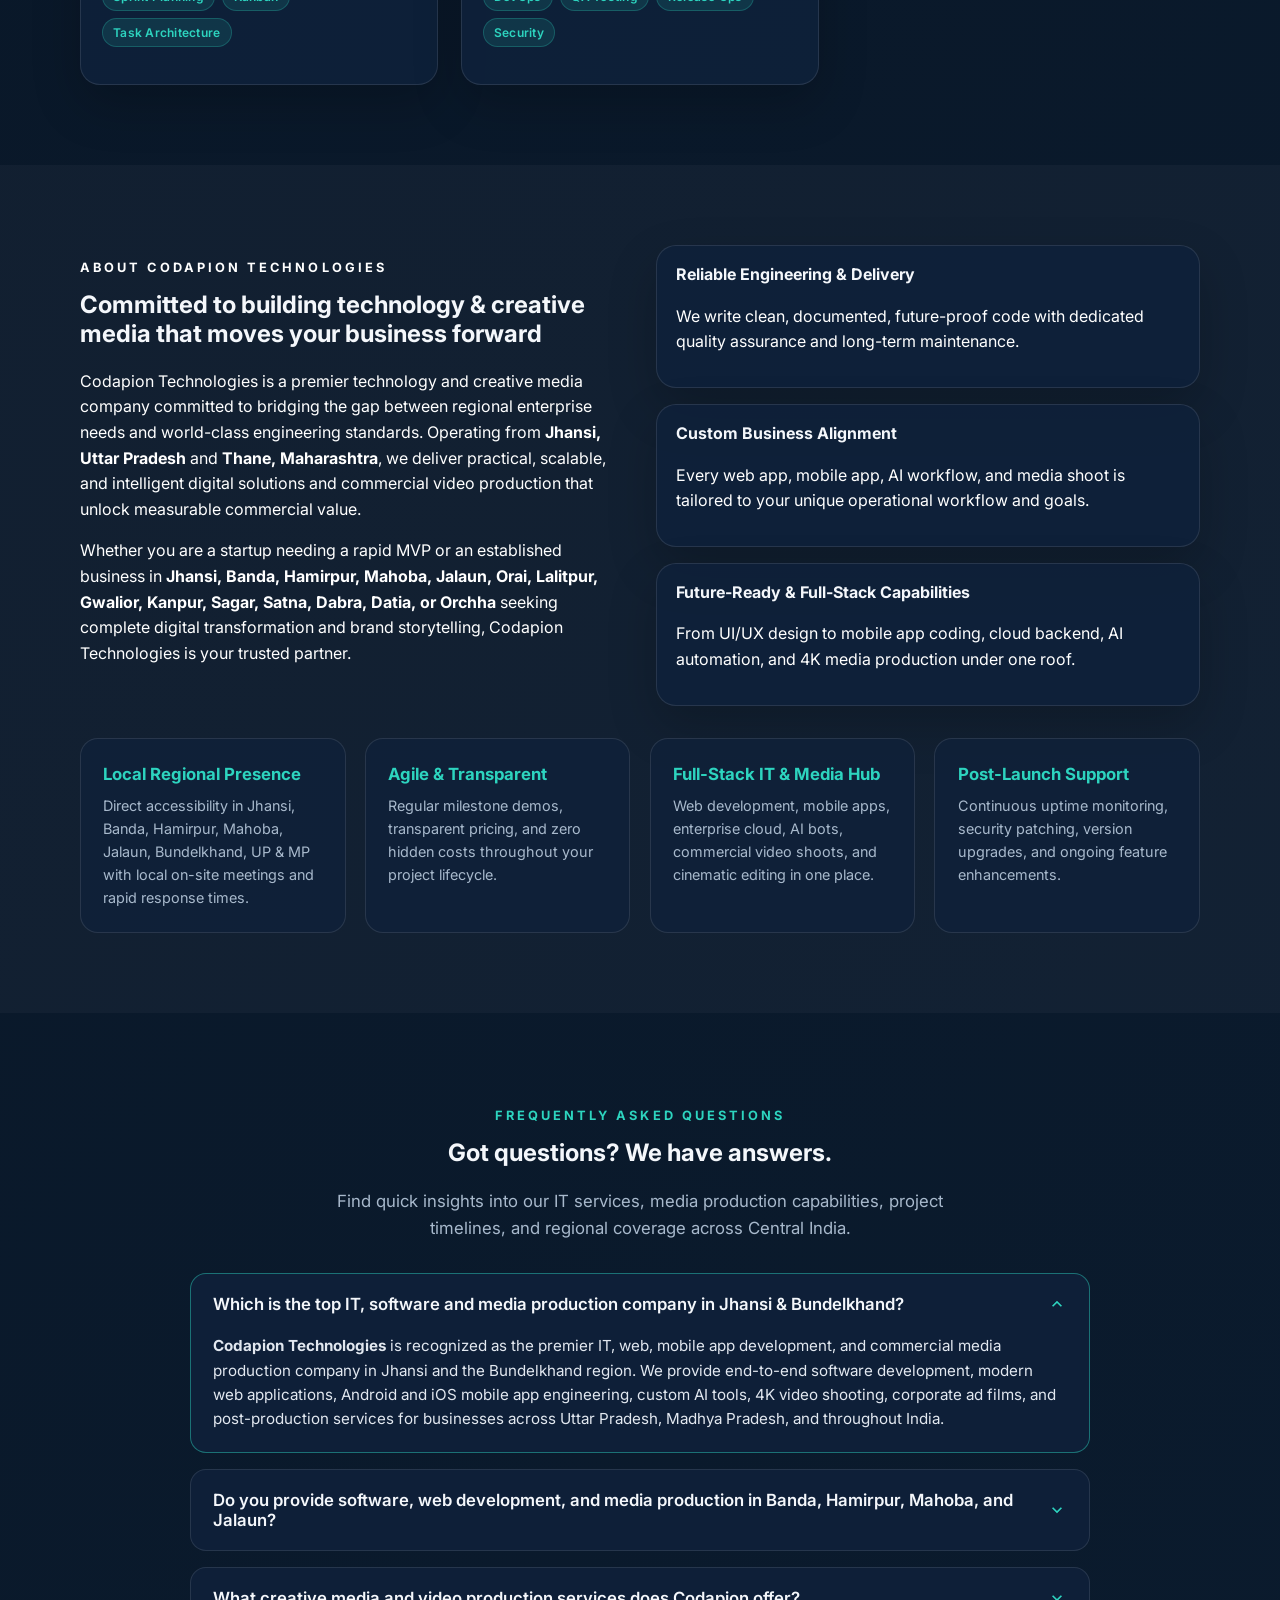
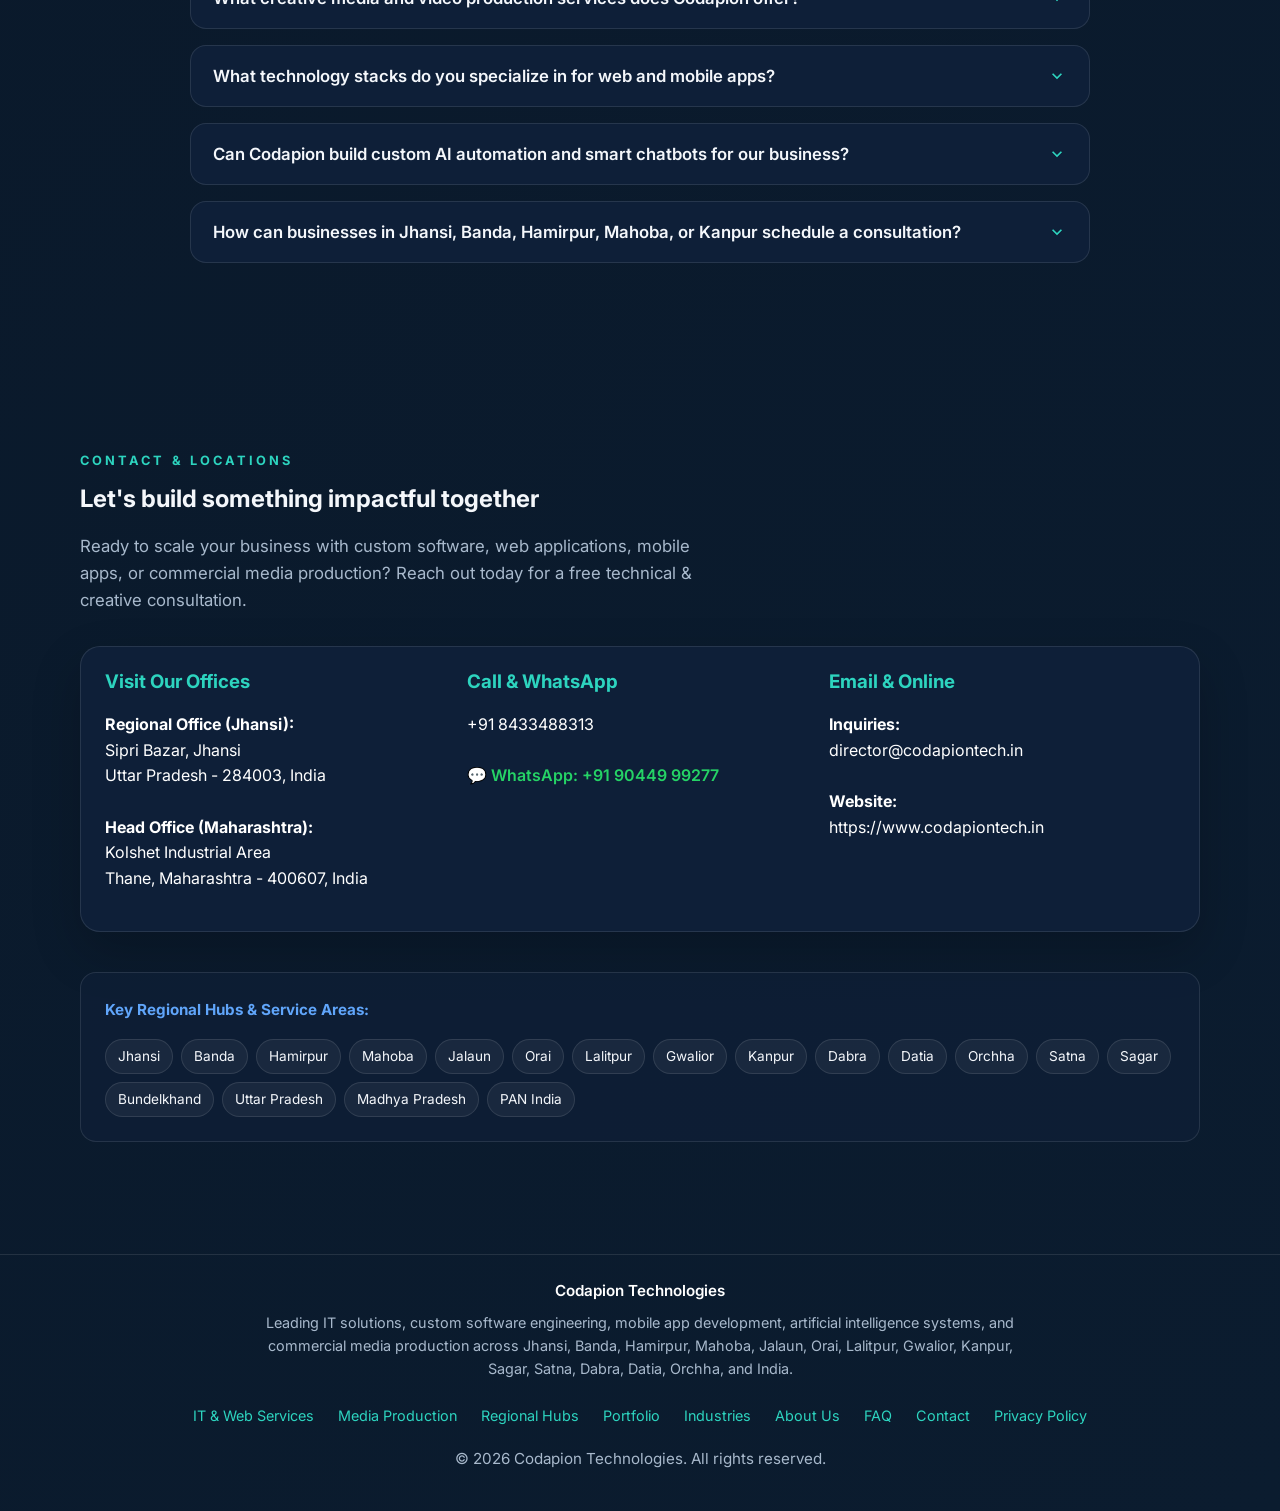
==== commit 7c57c6a5: "seo and old look" ====
--- a/index.html
+++ b/index.html
@@ -4,39 +4,288 @@
 <head>
     <meta charset="UTF-8" />
     <meta name="viewport" content="width=device-width, initial-scale=1.0" />
+    <title>Top IT, Web, Mobile App & Media Production Company in Jhansi, Banda, Hamirpur, Mahoba, Jalaun & Central India | Codapion Technologies</title>
     <meta name="description"
-        content="Codapion Technologies Pvt. Ltd offers IT solutions, web application development, mobile app development, and AI-based solutions for businesses in India." />
+        content="Codapion Technologies is the premier IT, web development, mobile app & commercial media production company in Jhansi, Banda, Hamirpur, Mahoba, Jalaun, Orai, Lalitpur, Gwalior, Kanpur, Sagar, Satna & Central India. We deliver custom Web Apps, Mobile Apps, AI Solutions & 4K Video Production." />
     <meta name="keywords"
-        content="Codapion Technologies, IT solutions, web development, mobile app development, AI solutions, software company, technology services" />
-    <meta name="author" content="Codapion Technologies Pvt. Ltd" />
-    <meta property="og:title" content="Codapion Technologies Pvt. Ltd" />
+        content="Top IT company Jhansi, Best software development company Jhansi, Web development company Jhansi, Mobile app development Jhansi, Media production Jhansi, Video editing Jhansi, Ad films Jhansi, IT company Banda, Web development Banda, Mobile app Banda, Media services Banda, IT company Hamirpur, Web development Hamirpur, Video shoot Hamirpur, IT company Mahoba, Web design Mahoba, IT company Jalaun, Software company Orai, Web development Lalitpur, Software company Sagar, IT services Satna, Web design Dabra, Software company Datia, IT company Orchha, IT company in Gwalior, Software company Kanpur, Video production Central India, Codapion Technologies" />
+    <meta name="author" content="Codapion Technologies" />
+    <meta name="robots" content="index, follow, max-snippet:-1, max-image-preview:large, max-video-preview:-1" />
+    <link rel="canonical" href="https://www.codapiontech.in/" />
+
+    <!-- Geo Meta Tags for Regional & Local SEO -->
+    <meta name="geo.region" content="IN-UP" />
+    <meta name="geo.placename" content="Jhansi, Uttar Pradesh, India" />
+    <meta name="geo.position" content="25.4484;78.5685" />
+    <meta name="ICBM" content="25.4484, 78.5685" />
+
+    <!-- Open Graph / Facebook Meta Tags -->
+    <meta property="og:locale" content="en_IN" />
+    <meta property="og:type" content="website" />
+    <meta property="og:url" content="https://www.codapiontech.in/" />
+    <meta property="og:site_name" content="Codapion Technologies" />
+    <meta property="og:title" content="Top IT, Web, Mobile App & Media Production Company | Jhansi • Banda • Hamirpur • Mahoba • Jalaun | Codapion Technologies" />
     <meta property="og:description"
-        content="Reliable IT solutions, web applications, mobile apps, and AI-based services for modern businesses." />
-    <meta property="og:type" content="website" />
-    <meta property="og:image" content="logo.png" />
+        content="Premier IT & Creative Media company offering custom Web Development, Android/iOS Mobile Apps, AI Automation & 4K Commercial Media Production in Jhansi, Banda, Hamirpur, Mahoba, Jalaun, Orai, Lalitpur, Central India & PAN India." />
+    <meta property="og:image" content="https://www.codapiontech.in/logo.png" />
+    <meta property="og:image:width" content="1200" />
+    <meta property="og:image:height" content="630" />
+    <meta property="og:image:alt" content="Codapion Technologies - IT Solutions, Software & Media Production" />
+
+    <!-- Twitter Card Meta Tags -->
     <meta name="twitter:card" content="summary_large_image" />
-    <meta name="twitter:title" content="Codapion Technologies Pvt. Ltd" />
+    <meta name="twitter:url" content="https://www.codapiontech.in/" />
+    <meta name="twitter:title" content="Top IT, Web, Mobile App & Media Production Company | Codapion Technologies" />
     <meta name="twitter:description"
-        content="Reliable IT solutions, web applications, mobile apps, and AI-based services for modern businesses." />
-    <meta name="twitter:image" content="logo.png" />
-    <title>Codapion Technologies Pvt. Ltd | IT Solutions, Web & Mobile Apps, AI Services</title>
+        content="Empowering businesses with custom Web & Mobile Apps, AI Solutions, Cloud IT Services & 4K Commercial Media Production across Central India & Nationwide." />
+    <meta name="twitter:image" content="https://www.codapiontech.in/logo.png" />
+
     <link rel="preconnect" href="https://fonts.googleapis.com" />
     <link rel="preconnect" href="https://fonts.gstatic.com" crossorigin />
     <link href="https://fonts.googleapis.com/css2?family=Inter:wght@400;500;600;700;800&display=swap"
         rel="stylesheet" />
     <link rel="icon" type="image/png" href="favicon.png" />
     <link rel="stylesheet" href="styles.css" />
+
+    <!-- Structured Data (JSON-LD): LocalBusiness & IT Organization -->
+    <script type="application/ld+json">
+    {
+      "@context": "https://schema.org",
+      "@type": ["LocalBusiness", "ITService", "Corporation"],
+      "@id": "https://www.codapiontech.in/#organization",
+      "name": "Codapion Technologies",
+      "alternateName": ["Codapion Tech", "Codapion"],
+      "url": "https://www.codapiontech.in/",
+      "logo": "https://www.codapiontech.in/logo.png",
+      "image": "https://www.codapiontech.in/logo.png",
+      "description": "Codapion Technologies is a leading IT solutions, software development, and digital media production company providing web development, mobile app development, AI automation, enterprise software, and 4K commercial video production across Jhansi, Banda, Hamirpur, Mahoba, Jalaun, Orai, Lalitpur, Dabra, Satna, Sagar, Datia, Orchha, Gwalior, Kanpur, and PAN India.",
+      "telephone": "+918433488313",
+      "email": "director@codapiontech.in",
+      "priceRange": "$$",
+      "address": {
+        "@type": "PostalAddress",
+        "streetAddress": "Sipri Bazar",
+        "addressLocality": "Jhansi",
+        "addressRegion": "Uttar Pradesh",
+        "postalCode": "284003",
+        "addressCountry": "IN"
+      },
+      "geo": {
+        "@type": "GeoCoordinates",
+        "latitude": 25.4484,
+        "longitude": 78.5685
+      },
+      "areaServed": [
+        { "@type": "City", "name": "Jhansi" },
+        { "@type": "City", "name": "Banda" },
+        { "@type": "City", "name": "Hamirpur" },
+        { "@type": "City", "name": "Mahoba" },
+        { "@type": "City", "name": "Jalaun" },
+        { "@type": "City", "name": "Orai" },
+        { "@type": "City", "name": "Lalitpur" },
+        { "@type": "City", "name": "Dabra" },
+        { "@type": "City", "name": "Kanpur" },
+        { "@type": "City", "name": "Gwalior" },
+        { "@type": "City", "name": "Satna" },
+        { "@type": "City", "name": "Sagar" },
+        { "@type": "City", "name": "Datia" },
+        { "@type": "City", "name": "Orchha" },
+        { "@type": "AdministrativeArea", "name": "Bundelkhand" },
+        { "@type": "AdministrativeArea", "name": "Uttar Pradesh" },
+        { "@type": "AdministrativeArea", "name": "Madhya Pradesh" },
+        { "@type": "AdministrativeArea", "name": "Maharashtra" },
+        { "@type": "Country", "name": "India" }
+      ],
+      "openingHoursSpecification": {
+        "@type": "OpeningHoursSpecification",
+        "dayOfWeek": [
+          "Monday",
+          "Tuesday",
+          "Wednesday",
+          "Thursday",
+          "Friday",
+          "Saturday"
+        ],
+        "opens": "09:00",
+        "closes": "19:00"
+      },
+      "hasOfferCatalog": {
+        "@type": "OfferCatalog",
+        "name": "IT Solutions, Software & Media Production Services",
+        "itemListElement": [
+          {
+            "@type": "Offer",
+            "itemOffered": {
+              "@type": "Service",
+              "name": "Custom Web Application Development",
+              "description": "High-performance full-stack web applications, SaaS products, custom portals, and responsive websites built with React, Next.js, Node.js, PHP, and Python."
+            }
+          },
+          {
+            "@type": "Offer",
+            "itemOffered": {
+              "@type": "Service",
+              "name": "Mobile Application Development",
+              "description": "Native Android, iOS, and cross-platform Flutter/React Native mobile applications for startups, retail, and enterprises."
+            }
+          },
+          {
+            "@type": "Offer",
+            "itemOffered": {
+              "@type": "Service",
+              "name": "AI Solutions & Process Automation",
+              "description": "Custom AI chatbots, workflow automation, machine learning models, and predictive business intelligence."
+            }
+          },
+          {
+            "@type": "Offer",
+            "itemOffered": {
+              "@type": "Service",
+              "name": "Creative Media & 4K Video Production Services",
+              "description": "4K commercial video shoots, brand promotional films, social media reels, corporate documentaries, and full post-production."
+            }
+          },
+          {
+            "@type": "Offer",
+            "itemOffered": {
+              "@type": "Service",
+              "name": "Enterprise IT Solutions & Cloud Consulting",
+              "description": "Custom ERP, CRM, Cloud migration (AWS/Azure), database architecture, and full-spectrum IT consulting."
+            }
+          }
+        ]
+      }
+    }
+    </script>
+
+    <!-- Structured Data (JSON-LD): FAQPage Schema -->
+    <script type="application/ld+json">
+    {
+      "@context": "https://schema.org",
+      "@type": "FAQPage",
+      "mainEntity": [
+        {
+          "@type": "Question",
+          "name": "Which is the top IT, software and media production company in Jhansi and Bundelkhand?",
+          "acceptedAnswer": {
+            "@type": "Answer",
+            "text": "Codapion Technologies is recognized as the top IT and media production company in Jhansi and the Bundelkhand region. We specialize in custom web application development, mobile app development (Android & iOS), artificial intelligence solutions, enterprise ERP/CRM software, and creative 4K commercial video production."
+          }
+        },
+        {
+          "@type": "Question",
+          "name": "Does Codapion Technologies provide software, web development, and media production in Banda, Hamirpur, Mahoba, and Jalaun?",
+          "acceptedAnswer": {
+            "@type": "Answer",
+            "text": "Yes! Codapion Technologies actively serves clients and businesses across Jhansi, Banda, Hamirpur, Mahoba, Jalaun, Orai, Lalitpur, Dabra, Datia, Orchha, Sagar, Satna, Gwalior, Kanpur, and Central India through on-site project consulting, professional video shoots, and dedicated remote development."
+          }
+        },
+        {
+          "@type": "Question",
+          "name": "What creative media and video production services does Codapion Technologies offer?",
+          "acceptedAnswer": {
+            "@type": "Answer",
+            "text": "We provide end-to-end media production including 4K commercial video shooting, corporate ad films, brand documentaries, cinematic video editing, motion graphics, viral social media reels, product photography, event videography, and complete post-production with studio voiceover."
+          }
+        },
+        {
+          "@type": "Question",
+          "name": "What web and mobile app development technologies does Codapion Technologies use?",
+          "acceptedAnswer": {
+            "@type": "Answer",
+            "text": "We engineer solutions using modern, scalable tech stacks including React, Next.js, Node.js, Python, PHP (Laravel/WordPress), Flutter, Kotlin, Swift, PostgreSQL, MongoDB, AWS Cloud, Docker, and AI/LLM frameworks."
+          }
+        },
+        {
+          "@type": "Question",
+          "name": "Can Codapion build custom AI tools and business automation software?",
+          "acceptedAnswer": {
+            "@type": "Answer",
+            "text": "Yes, we build custom AI assistants, automated customer support chatbots, data analytics dashboards, predictive intelligence systems, and workflow automation tailored to modern business operations."
+          }
+        },
+        {
+          "@type": "Question",
+          "name": "How can businesses in Jhansi, Banda, Hamirpur, Mahoba, Kanpur, or other cities get started with Codapion?",
+          "acceptedAnswer": {
+            "@type": "Answer",
+            "text": "You can connect with our team directly by phone at +91 8433488313, reach out via WhatsApp at +91 90449 99277, or email director@codapiontech.in for a free project consultation and transparent cost estimate."
+          }
+        }
+      ]
+    }
+    </script>
+
+    <!-- Structured Data (JSON-LD): WebSite Schema -->
+    <script type="application/ld+json">
+    {
+      "@context": "https://schema.org",
+      "@type": "WebSite",
+      "name": "Codapion Technologies",
+      "url": "https://www.codapiontech.in/",
+      "potentialAction": {
+        "@type": "SearchAction",
+        "target": "https://www.codapiontech.in/?q={search_term_string}",
+        "query-input": "required name=search_term_string"
+      }
+    }
+    </script>
+
+    <!-- Structured Data (JSON-LD): BreadcrumbList -->
+    <script type="application/ld+json">
+    {
+      "@context": "https://schema.org",
+      "@type": "BreadcrumbList",
+      "itemListElement": [
+        {
+          "@type": "ListItem",
+          "position": 1,
+          "name": "Home",
+          "item": "https://www.codapiontech.in/"
+        },
+        {
+          "@type": "ListItem",
+          "position": 2,
+          "name": "IT & Web Services",
+          "item": "https://www.codapiontech.in/#services"
+        },
+        {
+          "@type": "ListItem",
+          "position": 3,
+          "name": "Media Production",
+          "item": "https://www.codapiontech.in/#media"
+        },
+        {
+          "@type": "ListItem",
+          "position": 4,
+          "name": "Service Hubs",
+          "item": "https://www.codapiontech.in/#hubs"
+        },
+        {
+          "@type": "ListItem",
+          "position": 5,
+          "name": "Contact",
+          "item": "https://www.codapiontech.in/#contact"
+        }
+      ]
+    }
+    </script>
 </head>
 
 <body>
     <header class="hero">
-        <nav class="nav container">
-            <a href="#" class="brand">
-                <img src="logo.png" alt="Codapion Technologies Pvt. Ltd logo" class="brand-logo" />
+        <nav class="nav">
+            <a href="https://www.codapiontech.in/" class="brand" title="Codapion Technologies - Home">
+                <img src="logo.png" alt="Codapion Technologies - Top IT Company" class="brand-logo" width="220" height="70" />
             </a>
             <div class="nav-links">
-                <a href="#services">Services</a>
+                <a href="#services">IT & Web Services</a>
+                <a href="#media">Media Production</a>
+                <a href="#hubs">Locations</a>
+                <a href="#projects">Projects</a>
+                <a href="#industries">Industries</a>
                 <a href="#about">About</a>
+                <a href="#faq">FAQ</a>
                 <a href="#contact">Contact</a>
                 <a href="privacy-policy.html">Privacy Policy</a>
             </div>
@@ -44,268 +293,772 @@
 
         <div class="container hero-content">
             <div class="hero-copy">
-                <p class="eyebrow">IT Solutions Provider</p>
-                <h1>Powering Progress Through Technology</h1>
+                <p class="eyebrow">Top IT, Software & Media Production | Jhansi • Banda • Hamirpur • Mahoba • Jalaun • Gwalior • Kanpur</p>
+                <h1>Powering Digital Growth Through High-Impact IT, Web, Mobile Apps & Creative Media</h1>
                 <p class="lead">
-                    We build reliable digital products and intelligent solutions that help
-                    businesses grow, scale, and innovate.
-                    Molbile Applications, Web Applications, AI Solutions, and IT Services for your business.
+                    Codapion Technologies is the premier technology & creative media partner delivering cutting-edge
+                    <strong>Web Applications</strong>, <strong>Mobile Apps (Android & iOS)</strong>, <strong>AI Automation</strong>, and
+                    <strong>Full-Suite Media Production (4K Video Shoots, Corporate Ad Films & Video Editing)</strong> for clients and businesses in <strong>Jhansi, Banda, Hamirpur, Mahoba, Jalaun, Orai, Lalitpur, Dabra, Kanpur, Gwalior, Satna, Sagar, Datia, Orchha, and across India</strong>.
                 </p>
-                <a href="#contact" class="btn btn-primary">Get in Touch</a>
+                <div class="hero-actions">
+                    <a href="#contact" class="btn btn-primary">Get in Touch</a>
+                    <a href="#media" class="btn btn-secondary">Explore Media Services 🎬</a>
+                    <a href="https://wa.me/919044999277?text=Hello%20Codapion%20Technologies%2C%20I%20would%20like%20to%20discuss%20an%20IT%2C%20Web%2C%20Mobile%20App%20or%20Media%20project." 
+                       target="_blank" rel="noopener noreferrer" class="btn btn-whatsapp" aria-label="Chat on WhatsApp">
+                        <svg class="icon-svg" viewBox="0 0 24 24">
+                            <path d="M12.04 2c-5.46 0-9.91 4.45-9.91 9.91 0 1.75.46 3.45 1.32 4.95L2.05 22l5.25-1.38c1.45.79 3.08 1.21 4.74 1.21 5.46 0 9.91-4.45 9.91-9.91 0-2.65-1.03-5.14-2.9-7.01A9.816 9.816 0 0 0 12.04 2zm.01 1.67c2.2 0 4.26.86 5.82 2.42a8.225 8.225 0 0 1 2.41 5.83c0 4.54-3.7 8.24-8.24 8.24-1.48 0-2.93-.4-4.2-1.15l-.3-.18-3.12.82.83-3.04-.2-.31a8.196 8.196 0 0 1-1.26-4.38c0-4.54 3.7-8.24 8.24-8.24zm4.52 11.66c-.25-.12-1.47-.72-1.7-.81-.23-.08-.39-.12-.56.12-.17.25-.64.81-.79.97-.14.17-.29.19-.54.06-.25-.12-1.05-.39-2-1.23-.74-.66-1.24-1.47-1.39-1.72-.14-.25-.02-.38.11-.5.11-.11.25-.29.37-.43.12-.14.17-.25.25-.41.08-.17.04-.31-.02-.43-.06-.12-.56-1.34-.76-1.84-.2-.48-.4-.42-.56-.43h-.47c-.17 0-.43.06-.66.31-.22.25-.86.84-.86 2.05 0 1.21.88 2.38 1 2.54.12.17 1.74 2.66 4.22 3.73.59.25 1.05.41 1.41.52.59.19 1.13.16 1.56.1.48-.07 1.47-.6 1.68-1.18.21-.58.21-1.07.15-1.18-.06-.11-.22-.17-.47-.3z"/>
+                        </svg>
+                        WhatsApp Us
+                    </a>
+                    <a href="tel:+918433488313" class="btn btn-secondary btn-call" aria-label="Call Codapion Technologies">
+                        Call +91 8433488313
+                    </a>
+                </div>
             </div>
             <div class="hero-card">
-                <h3>What We Do</h3>
+                <p class="eyebrow" style="color: var(--accent-2); margin-bottom: 0.5rem;">Why Partner With Codapion</p>
+                <h3>Delivering High-Impact Digital & Creative Solutions</h3>
                 <ul>
-                    <li>Custom web application development</li>
-                    <li>Mobile application development</li>
-                    <li>AI-based solutions and automation</li>
-                    <li>Technology consulting and support</li>
+                    <li><strong>Custom Web Application Development</strong> (React, Next.js, Node.js, Python, PHP)</li>
+                    <li><strong>Mobile Apps for Android & iOS</strong> (Native & Flutter)</li>
+                    <li><strong>Commercial Media & Video Production</strong> (4K Shoots, Corporate Ads & Cinematic Editing)</li>
+                    <li><strong>Intelligent AI Automation & Chatbots</strong> for business scale</li>
+                    <li><strong>Enterprise ERP, CRM & Cloud Systems</strong></li>
+                    <li><strong>Local Presence Across Bundelkhand</strong> (Jhansi, Banda, Hamirpur, Mahoba, Jalaun, Orai, Lalitpur) & PAN India</li>
                 </ul>
             </div>
         </div>
     </header>
 
     <main>
-        <section class="section container clients-section" aria-label="Clients">
+        <!-- Trusted Clients Section -->
+        <section class="section container clients-section" aria-label="Clients and Brands">
             <div class="section-heading">
-                <p class="eyebrow">Clients</p>
+                <p class="eyebrow">Clients & Partners</p>
                 <h2>Trusted by innovative teams building what's next</h2>
             </div>
             <div class="clients-grid">
-                <img src="assets/client-1.svg" alt="Nova Labs logo" />
-                <img src="assets/client-2.svg" alt="Aurix logo" />
-                <img src="assets/client-3.svg" alt="Lumen logo" />
-                <img src="assets/client-4.svg" alt="Orbit logo" />
+                <img src="assets/client-1.svg" alt="Nova Labs - Client of Codapion Technologies" width="200" height="90" loading="lazy" />
+                <img src="assets/client-2.svg" alt="Aurix - Client of Codapion Technologies" width="200" height="90" loading="lazy" />
+                <img src="assets/client-3.svg" alt="Lumen - Client of Codapion Technologies" width="200" height="90" loading="lazy" />
+                <img src="assets/client-4.svg" alt="Orbit - Client of Codapion Technologies" width="200" height="90" loading="lazy" />
             </div>
         </section>
 
+        <!-- Services Section -->
         <section id="services" class="section container">
             <div class="section-heading">
-                <p class="eyebrow">Services</p>
-                <h2>Digital solutions tailored to your business needs</h2>
+                <p class="eyebrow">Our Core IT Services</p>
+                <h2>Digital solutions tailored to accelerate your business growth</h2>
+                <p class="lead" style="margin-bottom: 0;">We build high-performance software, websites, mobile applications, and AI integrations designed for scalable performance, robust security, and seamless user experiences.</p>
             </div>
             <div class="card-grid">
                 <article class="card">
-                    <h3>IT Solutions</h3>
-                    <p>End-to-end technology services designed to improve efficiency and performance.</p>
+                    <h3>Enterprise IT Solutions</h3>
+                    <p>End-to-end technology infrastructure, custom ERP/CRM systems, database architecture, and cloud management designed to maximize operational efficiency.</p>
+                    <ul class="tag-list">
+                        <li class="tag">ERP / CRM</li>
+                        <li class="tag">Cloud (AWS/Azure)</li>
+                        <li class="tag">DevOps</li>
+                        <li class="tag">IT Consulting</li>
+                    </ul>
                 </article>
                 <article class="card">
-                    <h3>Web Development</h3>
-                    <p>Modern, responsive, and scalable web applications for startups and enterprises.</p>
+                    <h3>Custom Web Development</h3>
+                    <p>Modern, ultra-fast, responsive web portals, SaaS platforms, and e-commerce web applications built with clean code and high conversion architecture.</p>
+                    <ul class="tag-list">
+                        <li class="tag">React / Next.js</li>
+                        <li class="tag">Node.js</li>
+                        <li class="tag">Python</li>
+                        <li class="tag">PHP / Laravel</li>
+                    </ul>
                 </article>
                 <article class="card">
-                    <h3>Mobile Apps</h3>
-                    <p>Feature-rich mobile apps for Android and iOS that deliver seamless user experiences.</p>
+                    <h3>Mobile App Development</h3>
+                    <p>Feature-rich native and cross-platform mobile apps for Android and iOS that deliver intuitive user journeys and rock-solid performance.</p>
+                    <ul class="tag-list">
+                        <li class="tag">Flutter</li>
+                        <li class="tag">React Native</li>
+                        <li class="tag">Android (Kotlin)</li>
+                        <li class="tag">iOS (Swift)</li>
+                    </ul>
                 </article>
                 <article class="card">
-                    <h3>AI Solutions</h3>
-                    <p>Smart automation, predictive intelligence, and AI-driven tools for better decisions.</p>
-                </article>
-                <article class="card">
-                    <h3>Media Production Services</h3>
-                    <p>Professional video production, photography, and post-production services for brands, events,
-                        social media, and promotional campaigns.</p>
-                </article>
-            </div>
-            <br>
-            <br>
-            <div class="media-production-section">
+                    <h3>AI Solutions & Automation</h3>
+                    <p>Smart conversational chatbots, predictive intelligence, machine learning integrations, and workflow automation to unlock data-driven advantage.</p>
+                    <ul class="tag-list">
+                        <li class="tag">Custom AI Bots</li>
+                        <li class="tag">LLM Integration</li>
+                        <li class="tag">Process Automation</li>
+                        <li class="tag">Analytics</li>
+                    </ul>
+                </article>
+            </div>
+
+            <!-- Media Production Services Section -->
+            <div id="media" class="media-production-section" style="margin-top: 4rem; scroll-margin-top: 5rem;">
                 <div class="section-heading">
-                    <p class="eyebrow">Media Production Services</p>
-                    <h2>Bring your ideas to life with professional video production and creative media services</h2>
-                </div>
-                <p>From filming to final editing, we create engaging visual content for businesses, brands, events,
-                    social media, and promotional campaigns.</p>
+                    <p class="eyebrow" style="color: #fb7185;">Creative & Media Production Hub</p>
+                    <h2>Bring your brand to life with professional video production & digital media</h2>
+                    <p class="lead" style="margin-bottom: 0;">From on-location 4K cinematography to cinematic post-production, we create impactful visual content for brands, corporate enterprises, commercial launches, events, social media, and advertising campaigns across Bundelkhand, UP, MP & India.</p>
+                </div>
                 <div class="card-grid">
-                    <article class="card">
+                    <article class="card card-media">
+                        <span class="hub-badge media-badge-highlight">4K Cinematography</span>
                         <h3>Video Shooting & Production</h3>
-                        <p>Professional on-location video shooting for businesses, events, promotional campaigns,
-                            interviews, products, and social media content.</p>
+                        <p>Professional on-location video shooting for businesses, corporate facilities, product showcases, events, and commercials in 4K resolution with multi-cam setups and drone coverage.</p>
+                        <ul class="media-tag-list">
+                            <li class="media-tag">4K HDR Cinema</li>
+                            <li class="media-tag">Drone Aerials</li>
+                            <li class="media-tag">Multicam</li>
+                        </ul>
                     </article>
-                    <article class="card">
-                        <h3>Video Editing</h3>
-                        <p>Professional editing including trimming, transitions, colour correction, audio enhancement,
-                            titles, graphics, and effects.</p>
+                    <article class="card card-media">
+                        <span class="hub-badge media-badge-highlight">Post-Production</span>
+                        <h3>Video Editing & Motion FX</h3>
+                        <p>High-end cinematic video editing, color grading, visual graphics, sound design, dynamic transitions, and custom motion visual effects for maximum audience engagement.</p>
+                        <ul class="media-tag-list">
+                            <li class="media-tag">Color Grading</li>
+                            <li class="media-tag">Motion Graphics</li>
+                            <li class="media-tag">Audio FX</li>
+                        </ul>
                     </article>
-                    <article class="card">
-                        <h3>Promotional Videos</h3>
-                        <p>Creative promotional videos designed to showcase your business, products, services, offers,
-                            or upcoming events.</p>
+                    <article class="card card-media">
+                        <span class="hub-badge media-badge-highlight">High Conversion</span>
+                        <h3>Promotional & Ad Films</h3>
+                        <p>Creative commercial videos and ads designed to showcase your offerings, generate high-intent customer leads, and boost brand authority across digital channels.</p>
+                        <ul class="media-tag-list">
+                            <li class="media-tag">Brand Commercials</li>
+                            <li class="media-tag">Ad Creatives</li>
+                            <li class="media-tag">Scriptwriting</li>
+                        </ul>
                     </article>
-                    <article class="card">
-                        <h3>Social Media Videos</h3>
-                        <p>Short-form and engaging videos optimized for Instagram Reels, Facebook, TikTok, YouTube
-                            Shorts, and other social media platforms.</p>
+                    <article class="card card-media">
+                        <span class="hub-badge media-badge-highlight">Viral Formats</span>
+                        <h3>Social Media Content & Reels</h3>
+                        <p>Short-form high-retention video reels optimized for Instagram, YouTube Shorts, LinkedIn, Facebook, and targeted social media ad campaigns.</p>
+                        <ul class="media-tag-list">
+                            <li class="media-tag">Instagram Reels</li>
+                            <li class="media-tag">YT Shorts</li>
+                            <li class="media-tag">Viral Hooks</li>
+                        </ul>
                     </article>
-                    <article class="card">
-                        <h3>Corporate Videos</h3>
-                        <p>Professional videos for company profiles, presentations, training, internal communications,
-                            interviews, and business promotions.</p>
+                    <article class="card card-media">
+                        <span class="hub-badge media-badge-highlight">Brand Storytelling</span>
+                        <h3>Corporate & Founder Stories</h3>
+                        <p>High-credibility company profiles, founder interviews, investor presentations, case study films, and internal corporate training media production.</p>
+                        <ul class="media-tag-list">
+                            <li class="media-tag">Founder Films</li>
+                            <li class="media-tag">Company Culture</li>
+                            <li class="media-tag">Testimonials</li>
+                        </ul>
                     </article>
-                    <article class="card">
-                        <h3>Event Videography</h3>
-                        <p>Professional video coverage for corporate events, launches, conferences, celebrations,
-                            community events, and special occasions.</p>
+                    <article class="card card-media">
+                        <span class="hub-badge media-badge-highlight">Studio & On-Site</span>
+                        <h3>Product & Commercial Photography</h3>
+                        <p>Professional photography and creative visual media content for websites, e-commerce catalogs, marketing collaterals, print, and hoardings.</p>
+                        <ul class="media-tag-list">
+                            <li class="media-tag">E-Commerce Ready</li>
+                            <li class="media-tag">Product Staging</li>
+                            <li class="media-tag">High-Res Retouch</li>
+                        </ul>
                     </article>
-                    <article class="card">
-                        <h3>Product & Service Videos</h3>
-                        <p>Showcase your products or services through professionally filmed and edited videos for
-                            websites, advertising, and social media.</p>
+                    <article class="card card-media">
+                        <span class="hub-badge media-badge-highlight">Live & Summit</span>
+                        <h3>Event Coverage & Videography</h3>
+                        <p>Comprehensive multi-camera event coverage for corporate summits, inaugurations, exhibitions, celebrations, product launches, and conferences.</p>
+                        <ul class="media-tag-list">
+                            <li class="media-tag">Event Highlights</li>
+                            <li class="media-tag">Live Coverage</li>
+                            <li class="media-tag">Interviews</li>
+                        </ul>
                     </article>
-                    <article class="card">
-                        <h3>Interviews & Testimonials</h3>
-                        <p>Professional recording and editing of customer testimonials, staff interviews, founder
-                            stories, and business presentations.</p>
+                    <article class="card card-media">
+                        <span class="hub-badge media-badge-highlight">Audio & Mastering</span>
+                        <h3>Complete Post-Production & Voiceover</h3>
+                        <p>Full-suite audio enhancement, background score licensing, multilingual studio voiceover recording, subtitle synchronization, and multi-platform export.</p>
+                        <ul class="media-tag-list">
+                            <li class="media-tag">Studio Voiceover</li>
+                            <li class="media-tag">Sound Design</li>
+                            <li class="media-tag">Subtitles</li>
+                        </ul>
                     </article>
-                    <article class="card">
-                        <h3>Photography & Media Content</h3>
-                        <p>Professional photography and creative media content for websites, marketing campaigns, social
-                            media, products, and promotional materials.</p>
-                    </article>
-                    <article class="card">
-                        <h3>Post-Production</h3>
-                        <p>Complete post-production services including colour grading, sound enhancement, background
-                            music, subtitles, motion graphics, and final optimisation.</p>
-                    </article>
                 </div>
             </div>
         </section>
 
+        <!-- Regional Service Hubs Section (Targeted Local & Regional SEO) -->
+        <section id="hubs" class="section container">
+            <div class="section-heading">
+                <p class="eyebrow">Regional Presence & Locations Served</p>
+                <h2>Top IT & Media Company serving clients across Central India & Nationwide</h2>
+                <p class="lead">We provide on-ground consulting, rapid local support, world-class digital product engineering, and on-location media production across major commercial hubs in Uttar Pradesh, Madhya Pradesh, and across India.</p>
+            </div>
+            <div class="hub-grid">
+                <!-- Jhansi -->
+                <article class="hub-card">
+                    <span class="hub-badge">Regional Tech & Media HQ</span>
+                    <h3>Jhansi (Uttar Pradesh)</h3>
+                    <p>Our regional engineering and creative production center providing full-spectrum IT, custom software, web development, mobile apps, and 4K commercial media production across Sipri Bazar, Sadar, Elite Chauraha, Bundelkhand University, and industrial corridors.</p>
+                    <ul class="hub-features">
+                        <li>Custom Website & Web Application Development</li>
+                        <li>Android & iOS Mobile App Engineering</li>
+                        <li>Commercial 4K Video Shooting & Video Editing</li>
+                        <li>Business Automation & AI Chatbots</li>
+                    </ul>
+                </article>
+
+                <!-- Banda & Mahoba -->
+                <article class="hub-card">
+                    <span class="hub-badge">IT, Apps & Media Hub</span>
+                    <h3>Banda & Mahoba (Uttar Pradesh)</h3>
+                    <p>Powering local businesses, educational institutions, retail traders, and granite/stone industries across Banda, Mahoba, and Charkhari with custom web portals, billing software, and promotional video shoots.</p>
+                    <ul class="hub-features">
+                        <li>Commercial Business Websites & Local SEO</li>
+                        <li>Retail & Industrial Billing / Inventory Software</li>
+                        <li>Brand Promotional Ad Films & Video Editing</li>
+                        <li>Mobile App Development (Android & iOS)</li>
+                    </ul>
+                </article>
+
+                <!-- Hamirpur & Rath -->
+                <article class="hub-card">
+                    <span class="hub-badge">SME Digital & Video Media</span>
+                    <h3>Hamirpur & Rath (Uttar Pradesh)</h3>
+                    <p>Delivering modern digital solutions, school & hospital management systems, business websites, and commercial brand videography for growing enterprises in Hamirpur, Sumerpur, and Rath.</p>
+                    <ul class="hub-features">
+                        <li>School, Clinic & Business Management Systems</li>
+                        <li>Custom Responsive Web Portals & E-Commerce</li>
+                        <li>Commercial Video Shoots & Social Media Reels</li>
+                        <li>WhatsApp Automation & Customer Lead Tools</li>
+                    </ul>
+                </article>
+
+                <!-- Orai & Jalaun -->
+                <article class="hub-card">
+                    <span class="hub-badge">SME Digitalization</span>
+                    <h3>Orai & Jalaun (Uttar Pradesh)</h3>
+                    <p>Helping local retail leaders, distributors, schools, and service providers modernize their operations with modern websites, billing software, custom mobile apps, and creative marketing media.</p>
+                    <ul class="hub-features">
+                        <li>Business Website Design & Local SEO</li>
+                        <li>GST Billing, Invoicing & Inventory Software</li>
+                        <li>Customer Management Mobile Apps</li>
+                        <li>Brand Video Production & Social Ad Creatives</li>
+                    </ul>
+                </article>
+
+                <!-- Lalitpur -->
+                <article class="hub-card">
+                    <span class="hub-badge">Commercial Tech & Media</span>
+                    <h3>Lalitpur (Uttar Pradesh)</h3>
+                    <p>Providing reliable digital product engineering, custom management software, web development, and promotional video shooting for thriving businesses and institutions across Lalitpur.</p>
+                    <ul class="hub-features">
+                        <li>Custom Management Portals & Websites</li>
+                        <li>Mobile App Development (Android & iOS)</li>
+                        <li>Digital Media, Ad Shoots & Video Editing</li>
+                        <li>Cloud Backup & IT Infrastructure Support</li>
+                    </ul>
+                </article>
+
+                <!-- Gwalior -->
+                <article class="hub-card">
+                    <span class="hub-badge">Enterprise & Startups</span>
+                    <h3>Gwalior (Madhya Pradesh)</h3>
+                    <p>Empowering businesses, educational institutions, and startups across Lashkar, Morar, City Center, and Maharaj Bada with enterprise ERPs, e-commerce web platforms, and mobile apps.</p>
+                    <ul class="hub-features">
+                        <li>Custom ERP, CRM & Billing Software</li>
+                        <li>Startup MVP Development & Tech Partnership</li>
+                        <li>Scalable E-Commerce Web Portals</li>
+                        <li>Digital Marketing & Video Production</li>
+                    </ul>
+                </article>
+
+                <!-- Kanpur -->
+                <article class="hub-card">
+                    <span class="hub-badge">Industrial & Corporate IT</span>
+                    <h3>Kanpur (Uttar Pradesh)</h3>
+                    <p>Delivering high-performance IT solutions, supply chain software, B2B portals, and custom cloud applications for Kanpur's leading manufacturing, retail, and trading enterprises.</p>
+                    <ul class="hub-features">
+                        <li>Industrial Automation & Inventory Systems</li>
+                        <li>High-Traffic Corporate Web Platforms</li>
+                        <li>Cloud Migration & Database Architecture</li>
+                        <li>Cross-Platform Mobile Applications</li>
+                    </ul>
+                </article>
+
+                <!-- Dabra, Datia & Orchha -->
+                <article class="hub-card">
+                    <span class="hub-badge">Tourism, Trade & Web</span>
+                    <h3>Dabra, Datia & Orchha</h3>
+                    <p>Powering hospitality, heritage tourism portals, commercial traders, and local enterprises with responsive websites, booking systems, and creative branding media.</p>
+                    <ul class="hub-features">
+                        <li>Hospitality & Booking Web Portals</li>
+                        <li>Local Business Websites & Google Maps SEO</li>
+                        <li>Promotional Media & Ad Production</li>
+                        <li>Custom Billing & Order Management Tools</li>
+                    </ul>
+                </article>
+
+                <!-- Sagar & Satna -->
+                <article class="hub-card">
+                    <span class="hub-badge">Smart Software & EdTech</span>
+                    <h3>Sagar & Satna (Madhya Pradesh)</h3>
+                    <p>Delivering smart educational portals, clinic management software, retail POS solutions, and cloud applications to growing commercial centers in MP.</p>
+                    <ul class="hub-features">
+                        <li>Educational & Institute Management Systems</li>
+                        <li>Clinic, Hospital & Pharmacy Software</li>
+                        <li>Retail POS & E-Commerce Mobile Apps</li>
+                        <li>Custom AI Data & Analytics Tools</li>
+                    </ul>
+                </article>
+
+                <!-- PAN India & Global Delivery -->
+                <article class="hub-card">
+                    <span class="hub-badge">Nationwide & Remote</span>
+                    <h3>PAN India & Global Delivery</h3>
+                    <p>Delivering enterprise-grade software architecture, SaaS product engineering, dedicated developer teams, and full-lifecycle IT management across India.</p>
+                    <ul class="hub-features">
+                        <li>End-to-End SaaS & Cloud Product Engineering</li>
+                        <li>Dedicated Full-Stack Developer Hiring</li>
+                        <li>AI & LLM Custom Integrations</li>
+                        <li>24/7 Managed Cloud Support & Maintenance</li>
+                    </ul>
+                </article>
+            </div>
+        </section>
+
+        <!-- Industry Solutions Section -->
+        <section id="industries" class="section container">
+            <div class="section-heading">
+                <p class="eyebrow">Industry Expertise</p>
+                <h2>Tailored IT solutions built for your industry sector</h2>
+                <p class="lead">We combine deep domain understanding with cutting-edge engineering to solve business challenges across key verticals.</p>
+            </div>
+            <div class="industry-grid">
+                <article class="industry-card">
+                    <span class="industry-icon" role="img" aria-label="E-Commerce">🛒</span>
+                    <h3>Retail & E-Commerce</h3>
+                    <p>Custom multi-vendor marketplaces, shopping mobile apps, integrated payment gateways, and automated inventory sync.</p>
+                </article>
+                <article class="industry-card">
+                    <span class="industry-icon" role="img" aria-label="Healthcare">🏥</span>
+                    <h3>Healthcare & Clinics</h3>
+                    <p>Doctor appointment booking systems, telemedicine portals, patient record management (EHR), and diagnostic lab software.</p>
+                </article>
+                <article class="industry-card">
+                    <span class="industry-icon" role="img" aria-label="Real Estate">🏢</span>
+                    <h3>Real Estate & Construction</h3>
+                    <p>Interactive property listing platforms, CRM lead management, 3D walkthrough integration, and project management portals.</p>
+                </article>
+                <article class="industry-card">
+                    <span class="industry-icon" role="img" aria-label="Education">🎓</span>
+                    <h3>Education & EdTech</h3>
+                    <p>Learning management systems (LMS), online examination engines, student fee management, and school ERP mobile apps.</p>
+                </article>
+                <article class="industry-card">
+                    <span class="industry-icon" role="img" aria-label="Manufacturing">🏭</span>
+                    <h3>Manufacturing & Logistics</h3>
+                    <p>Supply chain tracking, warehouse inventory automation, ERP reporting dashboards, and order tracking applications.</p>
+                </article>
+                <article class="industry-card">
+                    <span class="industry-icon" role="img" aria-label="Startups">🚀</span>
+                    <h3>Startups & SaaS Products</h3>
+                    <p>Rapid MVP prototyping, modern frontend/backend architectures, cloud scalability, and continuous deployment pipelines.</p>
+                </article>
+            </div>
+        </section>
+
+        <!-- Selected Projects Section -->
         <section id="projects" class="section container">
             <div class="section-heading">
-                <p class="eyebrow">Projects</p>
-                <h2>Selected work that turns ideas into polished digital experiences</h2>
+                <p class="eyebrow">Featured Work</p>
+                <h2>Selected projects turning complex requirements into polished digital products</h2>
             </div>
             <div class="project-grid">
+                <!-- Project 1: Balaji Infra (New!) -->
+                <article class="project-card">
+                    <img class="project-thumb" src="projects/balaji-infra.png"
+                        alt="Balaji Infra Real Estate & Property Consultant Portal developed by Codapion Technologies" role="button" tabindex="0" width="400" height="220" loading="lazy" />
+                    <div class="project-card-body">
+                        <h3>Balaji Infra — Real Estate Portal</h3>
+                        <p class="project-desc">High-converting luxury real estate and commercial property platform designed for project showcases, residential investments, and flexible payment plans. Built with instant lead capture funnels, property searches across Zirakpur, Mohali, Panchkula & Derabassi, and automated WhatsApp/call booking routing.</p>
+                        <button class="read-more-btn" type="button" aria-expanded="false">Read More ↓</button>
+                        <ul class="tag-list">
+                            <li class="tag">Real Estate Tech</li>
+                            <li class="tag">Lead Funnel</li>
+                            <li class="tag">React / Next.js</li>
+                            <li class="tag">UI/UX Design</li>
+                        </ul>
+                    </div>
+                </article>
+
+                <!-- Project 2: Enterprise Dashboard -->
                 <article class="project-card">
                     <img class="project-thumb" src="projects/Screenshot%202026-07-06%20200603.png"
-                        alt="Project dashboard preview" role="button" tabindex="0" />
+                        alt="Enterprise Operations Analytics Dashboard developed by Codapion Technologies" role="button" tabindex="0" width="400" height="220" loading="lazy" />
                     <div class="project-card-body">
-                        <h3>Enterprise Dashboard</h3>
-                        <p>Responsive analytics experience for operations teams with live KPIs, role-based access, and
-                            clear reporting views.</p>
-                    </div>
-                </article>
+                        <h3>Enterprise Operations Dashboard</h3>
+                        <p class="project-desc">Responsive analytics and operations platform featuring live KPIs, role-based authentication, and executive reporting views. Engineered with secure multi-tenant cloud architecture, real-time data streaming, modular chart widgets, and drill-down audit logs for enterprise management.</p>
+                        <button class="read-more-btn" type="button" aria-expanded="false">Read More ↓</button>
+                        <ul class="tag-list">
+                            <li class="tag">Analytics</li>
+                            <li class="tag">React</li>
+                            <li class="tag">Data Viz</li>
+                            <li class="tag">Enterprise</li>
+                        </ul>
+                    </div>
+                </article>
+
+                <!-- Project 3: Workflow Automation -->
                 <article class="project-card">
                     <img class="project-thumb" src="projects/Screenshot%202026-07-06%20200739.png"
-                        alt="Project workflow preview" role="button" tabindex="0" />
+                        alt="Workflow Process Automation and Task Management system developed by Codapion Technologies" role="button" tabindex="0" width="400" height="220" loading="lazy" />
                     <div class="project-card-body">
-                        <h3>Workflow Automation</h3>
-                        <p>Streamlined process management for business teams with approvals, reminders, and a simple
-                            task overview.</p>
-                    </div>
-                </article>
+                        <h3>Workflow Process Automation</h3>
+                        <p class="project-desc">Streamlined business process and task management system with automated approvals, notifications, and team handoffs. Includes custom approval hierarchies, SLA escalation triggers, cross-department task assignment, and email/WhatsApp alert integrations.</p>
+                        <button class="read-more-btn" type="button" aria-expanded="false">Read More ↓</button>
+                        <ul class="tag-list">
+                            <li class="tag">Automation</li>
+                            <li class="tag">Node.js</li>
+                            <li class="tag">BPMN</li>
+                            <li class="tag">Productivity</li>
+                        </ul>
+                    </div>
+                </article>
+
+                <!-- Project 4: Client Collaboration Portal -->
                 <article class="project-card">
                     <img class="project-thumb" src="projects/Screenshot%202026-07-06%20201129.png"
-                        alt="Project app preview" role="button" tabindex="0" />
+                        alt="Secure Client Collaboration and Document Portal developed by Codapion Technologies" role="button" tabindex="0" width="400" height="220" loading="lazy" />
                     <div class="project-card-body">
-                        <h3>Client Portal</h3>
-                        <p>Secure and intuitive portal experience built for collaboration, document access, and
-                            transparent project tracking.</p>
-                    </div>
-                </article>
+                        <h3>Client Collaboration Portal</h3>
+                        <p class="project-desc">Secure and intuitive collaboration portal built for document sharing, client approvals, and transparent milestone tracking. Features encrypted cloud document vaults, milestone sign-offs, automated invoicing, and real-time support ticketing.</p>
+                        <button class="read-more-btn" type="button" aria-expanded="false">Read More ↓</button>
+                        <ul class="tag-list">
+                            <li class="tag">Client Portal</li>
+                            <li class="tag">Cloud Security</li>
+                            <li class="tag">Document Mgmt</li>
+                            <li class="tag">SaaS</li>
+                        </ul>
+                    </div>
+                </article>
+
+                <!-- Project 5: Digital Experience & UI System -->
                 <article class="project-card">
                     <img class="project-thumb" src="projects/Screenshot%202026-07-06%20201619.png"
-                        alt="Project UI preview" role="button" tabindex="0" />
+                        alt="Modern Mobile-Friendly Digital Experience and UI Design by Codapion Technologies" role="button" tabindex="0" width="400" height="220" loading="lazy" />
                     <div class="project-card-body">
-                        <h3>Digital Experience</h3>
-                        <p>Modern interface design crafted to present services, updates, and information in a polished,
-                            mobile-friendly layout.</p>
-                    </div>
-                </article>
+                        <h3>Digital Experience & UI System</h3>
+                        <p class="project-desc">Modern interface design crafted to present complex services, products, and information in a polished, responsive layout. Optimized for core web vitals, smooth scroll interactions, dark/light theme switching, and seamless micro-animations.</p>
+                        <button class="read-more-btn" type="button" aria-expanded="false">Read More ↓</button>
+                        <ul class="tag-list">
+                            <li class="tag">UI/UX Design</li>
+                            <li class="tag">Frontend</li>
+                            <li class="tag">Responsive</li>
+                            <li class="tag">Performance</li>
+                        </ul>
+                    </div>
+                </article>
+
+                <!-- Project 6: Milestone & Delivery Architecture -->
                 <article class="project-card">
                     <img class="project-thumb" src="projects/Screenshot%202026-07-06%20201822.png"
-                        alt="Project overview preview" role="button" tabindex="0" />
+                        alt="Project Milestone Tracking and Overview Architecture by Codapion Technologies" role="button" tabindex="0" width="400" height="220" loading="lazy" />
                     <div class="project-card-body">
-                        <h3>Project Overview</h3>
-                        <p>Clear information architecture for presenting milestones, progress, and expectations in one
-                            place.</p>
-                    </div>
-                </article>
+                        <h3>Milestone & Delivery Architecture</h3>
+                        <p class="project-desc">Clear information architecture for presenting milestones, sprint progress, deliverables, and commercial scope in one unified view. Empowers stakeholders with interactive Gantt-style schedules, deliverable status tracking, and automated client status reporting.</p>
+                        <button class="read-more-btn" type="button" aria-expanded="false">Read More ↓</button>
+                        <ul class="tag-list">
+                            <li class="tag">Project Management</li>
+                            <li class="tag">Timeline UI</li>
+                            <li class="tag">Agile Tracking</li>
+                        </ul>
+                    </div>
+                </article>
+
+                <!-- Project 7: Planning & Sprint Interface -->
                 <article class="project-card">
                     <img class="project-thumb" src="projects/Screenshot%202026-07-06%20201934.png"
-                        alt="Project planning preview" role="button" tabindex="0" />
+                        alt="Interactive Task Timeline and Planning Interface developed by Codapion Technologies" role="button" tabindex="0" width="400" height="220" loading="lazy" />
                     <div class="project-card-body">
-                        <h3>Planning Interface</h3>
-                        <p>Structured planning screens designed to keep tasks, owners, and timelines easy to understand.
-                        </p>
-                    </div>
-                </article>
+                        <h3>Planning & Sprint Interface</h3>
+                        <p class="project-desc">Structured planning screens designed to keep development tasks, engineers, and sprint timelines easy to coordinate. Supports sprint backlog prioritization, team workload balancing, velocity tracking, and instant keyboard shortcuts.</p>
+                        <button class="read-more-btn" type="button" aria-expanded="false">Read More ↓</button>
+                        <ul class="tag-list">
+                            <li class="tag">Sprint Planning</li>
+                            <li class="tag">Kanban</li>
+                            <li class="tag">Task Architecture</li>
+                        </ul>
+                    </div>
+                </article>
+
+                <!-- Project 8: Launch Readiness & QA Hub -->
                 <article class="project-card">
                     <img class="project-thumb" src="projects/Screenshot%202026-07-06%20202148.png"
-                        alt="Project launch preview" role="button" tabindex="0" />
+                        alt="Product Launch Readiness and Quality Verification Dashboard by Codapion Technologies" role="button" tabindex="0" width="400" height="220" loading="lazy" />
                     <div class="project-card-body">
-                        <h3>Launch Readiness</h3>
-                        <p>Launch-focused layouts built for tracking deliverables, reviews, and rollout readiness with
-                            clarity.</p>
+                        <h3>Launch Readiness & QA Hub</h3>
+                        <p class="project-desc">Launch-focused layouts built for tracking deliverables, quality assurance reviews, security audits, and rollout readiness. Provides automated checklist verification, staging sanity testing results, rollback protocols, and live release monitoring.</p>
+                        <button class="read-more-btn" type="button" aria-expanded="false">Read More ↓</button>
+                        <ul class="tag-list">
+                            <li class="tag">DevOps</li>
+                            <li class="tag">QA Testing</li>
+                            <li class="tag">Release Ops</li>
+                            <li class="tag">Security</li>
+                        </ul>
                     </div>
                 </article>
             </div>
         </section>
 
+        <!-- About Us Section -->
         <section id="about" class="section about-section">
             <div class="container about-grid">
                 <div>
-                    <p class="eyebrow">About Us</p>
-                    <h2>Committed to building technology that moves your business forward</h2>
+                    <p class="eyebrow">About Codapion Technologies</p>
+                    <h2>Committed to building technology & creative media that moves your business forward</h2>
                     <p>
-                        Codapion Technologies Pvt. Ltd is a growing technology partner focused on delivering
-                        practical digital solutions that combine innovation, reliability, and business value.
+                        Codapion Technologies is a premier technology and creative media company committed to bridging the gap between regional enterprise needs and world-class engineering standards. Operating from <strong>Jhansi, Uttar Pradesh</strong> and <strong>Thane, Maharashtra</strong>, we deliver practical, scalable, and intelligent digital solutions and commercial video production that unlock measurable commercial value.
+                    </p>
+                    <p>
+                        Whether you are a startup needing a rapid MVP or an established business in <strong>Jhansi, Banda, Hamirpur, Mahoba, Jalaun, Orai, Lalitpur, Gwalior, Kanpur, Sagar, Satna, Dabra, Datia, or Orchha</strong> seeking complete digital transformation and brand storytelling, Codapion Technologies is your trusted partner.
                     </p>
                 </div>
                 <div class="about-points">
                     <div>
-                        <strong>Reliable Delivery</strong>
-                        <p>We focus on quality, clarity, and long-term support.</p>
+                        <strong>Reliable Engineering & Delivery</strong>
+                        <p>We write clean, documented, future-proof code with dedicated quality assurance and long-term maintenance.</p>
                     </div>
                     <div>
-                        <strong>Custom Thinking</strong>
-                        <p>Every solution is tailored to your goals and workflows.</p>
+                        <strong>Custom Business Alignment</strong>
+                        <p>Every web app, mobile app, AI workflow, and media shoot is tailored to your unique operational workflow and goals.</p>
                     </div>
                     <div>
-                        <strong>Future Ready</strong>
-                        <p>We create products that are built to scale with your business.</p>
+                        <strong>Future-Ready & Full-Stack Capabilities</strong>
+                        <p>From UI/UX design to mobile app coding, cloud backend, AI automation, and 4K media production under one roof.</p>
+                    </div>
+                </div>
+            </div>
+
+            <!-- Value Highlights -->
+            <div class="container">
+                <div class="why-grid">
+                    <div class="why-card">
+                        <strong>Local Regional Presence</strong>
+                        <p>Direct accessibility in Jhansi, Banda, Hamirpur, Mahoba, Jalaun, Bundelkhand, UP & MP with local on-site meetings and rapid response times.</p>
+                    </div>
+                    <div class="why-card">
+                        <strong>Agile & Transparent</strong>
+                        <p>Regular milestone demos, transparent pricing, and zero hidden costs throughout your project lifecycle.</p>
+                    </div>
+                    <div class="why-card">
+                        <strong>Full-Stack IT & Media Hub</strong>
+                        <p>Web development, mobile apps, enterprise cloud, AI bots, commercial video shoots, and cinematic editing in one place.</p>
+                    </div>
+                    <div class="why-card">
+                        <strong>Post-Launch Support</strong>
+                        <p>Continuous uptime monitoring, security patching, version upgrades, and ongoing feature enhancements.</p>
                     </div>
                 </div>
             </div>
         </section>
 
+        <!-- Frequently Asked Questions (FAQ) Section -->
+        <section id="faq" class="section container">
+            <div class="section-heading" style="text-align: center;">
+                <p class="eyebrow">Frequently Asked Questions</p>
+                <h2>Got questions? We have answers.</h2>
+                <p class="lead" style="margin: 0 auto 2rem;">Find quick insights into our IT services, media production capabilities, project timelines, and regional coverage across Central India.</p>
+            </div>
+            <div class="faq-wrapper">
+                <div class="faq-item active">
+                    <button class="faq-question" type="button" aria-expanded="true">
+                        <span>Which is the top IT, software and media production company in Jhansi & Bundelkhand?</span>
+                        <svg class="faq-icon-arrow" viewBox="0 0 24 24">
+                            <path d="M7.41 8.59L12 13.17l4.59-4.58L18 10l-6 6-6-6 1.41-1.41z"/>
+                        </svg>
+                    </button>
+                    <div class="faq-answer">
+                        <p><strong>Codapion Technologies</strong> is recognized as the premier IT, web, mobile app development, and commercial media production company in Jhansi and the Bundelkhand region. We provide end-to-end software development, modern web applications, Android and iOS mobile app engineering, custom AI tools, 4K video shooting, corporate ad films, and post-production services for businesses across Uttar Pradesh, Madhya Pradesh, and throughout India.</p>
+                    </div>
+                </div>
+
+                <div class="faq-item">
+                    <button class="faq-question" type="button" aria-expanded="false">
+                        <span>Do you provide software, web development, and media production in Banda, Hamirpur, Mahoba, and Jalaun?</span>
+                        <svg class="faq-icon-arrow" viewBox="0 0 24 24">
+                            <path d="M7.41 8.59L12 13.17l4.59-4.58L18 10l-6 6-6-6 1.41-1.41z"/>
+                        </svg>
+                    </button>
+                    <div class="faq-answer">
+                        <p>Yes! We actively serve businesses, institutions, and startups across <strong>Banda, Hamirpur, Mahoba, Jalaun, Orai, Jhansi, Lalitpur, Gwalior, Kanpur, Dabra, Datia, Orchha, Sagar, Satna, and surrounding districts</strong>. We offer both on-site technical consultations, professional on-location video shooting, and seamless remote project collaboration.</p>
+                    </div>
+                </div>
+
+                <div class="faq-item">
+                    <button class="faq-question" type="button" aria-expanded="false">
+                        <span>What creative media and video production services does Codapion offer?</span>
+                        <svg class="faq-icon-arrow" viewBox="0 0 24 24">
+                            <path d="M7.41 8.59L12 13.17l4.59-4.58L18 10l-6 6-6-6 1.41-1.41z"/>
+                        </svg>
+                    </button>
+                    <div class="faq-answer">
+                        <p>Our creative media team delivers professional <strong>4K commercial video shooting, corporate ad films, brand documentaries, high-end cinematic video editing, motion graphics, viral social media reels (Instagram/YouTube), product photography, event videography, and complete sound design / studio voiceover</strong>.</p>
+                    </div>
+                </div>
+
+                <div class="faq-item">
+                    <button class="faq-question" type="button" aria-expanded="false">
+                        <span>What technology stacks do you specialize in for web and mobile apps?</span>
+                        <svg class="faq-icon-arrow" viewBox="0 0 24 24">
+                            <path d="M7.41 8.59L12 13.17l4.59-4.58L18 10l-6 6-6-6 1.41-1.41z"/>
+                        </svg>
+                    </button>
+                    <div class="faq-answer">
+                        <p>We work with the most modern and battle-tested technologies including <strong>React, Next.js, Node.js, Python, PHP/Laravel, Flutter, Swift, Kotlin, PostgreSQL, MongoDB, AWS Cloud</strong>, and cutting-edge <strong>AI / Large Language Model (LLM)</strong> frameworks.</p>
+                    </div>
+                </div>
+
+                <div class="faq-item">
+                    <button class="faq-question" type="button" aria-expanded="false">
+                        <span>Can Codapion build custom AI automation and smart chatbots for our business?</span>
+                        <svg class="faq-icon-arrow" viewBox="0 0 24 24">
+                            <path d="M7.41 8.59L12 13.17l4.59-4.58L18 10l-6 6-6-6 1.41-1.41z"/>
+                        </svg>
+                    </button>
+                    <div class="faq-answer">
+                        <p>Yes. We build custom conversational AI chatbots, automated customer service agents, internal knowledge-base search systems, workflow automation, and predictive analytics dashboards tailored to your specific business data and operations.</p>
+                    </div>
+                </div>
+
+                <div class="faq-item">
+                    <button class="faq-question" type="button" aria-expanded="false">
+                        <span>How can businesses in Jhansi, Banda, Hamirpur, Mahoba, or Kanpur schedule a consultation?</span>
+                        <svg class="faq-icon-arrow" viewBox="0 0 24 24">
+                            <path d="M7.41 8.59L12 13.17l4.59-4.58L18 10l-6 6-6-6 1.41-1.41z"/>
+                        </svg>
+                    </button>
+                    <div class="faq-answer">
+                        <p>You can instantly connect with our technology and media team via WhatsApp at <a href="https://wa.me/919044999277" target="_blank" style="color: #25d366; font-weight: 600;">+91 90449 99277</a>, call us directly at <a href="tel:+918433488313" style="color: var(--accent);">+91 8433488313</a>, or email <a href="mailto:director@codapiontech.in" style="color: var(--accent);">director@codapiontech.in</a> for a free consultation and project estimate.</p>
+                    </div>
+                </div>
+            </div>
+        </section>
+
+        <!-- Contact Section -->
         <section id="contact" class="section container">
             <div class="section-heading">
-                <p class="eyebrow">Contact</p>
-                <h2>Let's create something impactful together</h2>
+                <p class="eyebrow">Contact & Locations</p>
+                <h2>Let's build something impactful together</h2>
+                <p class="lead">Ready to scale your business with custom software, web applications, mobile apps, or commercial media production? Reach out today for a free technical & creative consultation.</p>
             </div>
             <div class="contact-box">
                 <div>
-                    <h3>Visit Us</h3>
-                    <p>Head Office: Kolshet Industrial Area<br />Thane, Maharashtra-400607<br /><br />Regional Office:
-                        Sipri Bazar, Jhansi<br />Uttar Pradesh-284003</p>
+                    <h3 style="color: var(--accent);">Visit Our Offices</h3>
+                    <p>
+                        <strong>Regional Office (Jhansi):</strong><br />
+                        Sipri Bazar, Jhansi<br />
+                        Uttar Pradesh - 284003, India<br /><br />
+                        <strong>Head Office (Maharashtra):</strong><br />
+                        Kolshet Industrial Area<br />
+                        Thane, Maharashtra - 400607, India
+                    </p>
                 </div>
                 <div>
-                    <h3>Call Us</h3>
-                    <p><a href="tel:+918433488313">+91 8433488313</a><br /><a href="tel:+919044999277">+91 90449
-                            99277</a></p>
+                    <h3 style="color: var(--accent);">Call & WhatsApp</h3>
+                    <p>
+                        <a href="tel:+918433488313" title="Call primary office">+91 8433488313</a><br /><br />
+                        <a href="https://wa.me/919044999277?text=Hello%20Codapion%20Technologies%2C%20I%20would%20like%20to%20discuss%20an%20IT%2C%20Web%2C%20App%20or%20Media%20project." 
+                           target="_blank" rel="noopener noreferrer" style="color: #25d366; font-weight: 600; display: inline-flex; align-items: center; gap: 0.35rem;">
+                            💬 WhatsApp: +91 90449 99277
+                        </a>
+                    </p>
                 </div>
                 <div>
-                    <h3>Email</h3>
-                    <p><a href="mailto:director@codapiontech.in">director@codapiontech.in</a></p>
+                    <h3 style="color: var(--accent);">Email & Online</h3>
+                    <p>
+                        <strong>Inquiries:</strong><br />
+                        <a href="mailto:director@codapiontech.in">director@codapiontech.in</a><br /><br />
+                        <strong>Website:</strong><br />
+                        <a href="https://www.codapiontech.in/">https://www.codapiontech.in</a>
+                    </p>
+                </div>
+            </div>
+
+            <!-- Service Area Badges -->
+            <div style="margin-top: 2.5rem; padding: 1.5rem; background: rgba(15, 33, 58, 0.6); border-radius: 16px; border: 1px solid var(--border);">
+                <strong style="color: var(--accent-2); font-size: 0.95rem;">Key Regional Hubs & Service Areas:</strong>
+                <div class="city-chips">
+                    <a href="#hubs" class="city-chip">Jhansi</a>
+                    <a href="#hubs" class="city-chip">Banda</a>
+                    <a href="#hubs" class="city-chip">Hamirpur</a>
+                    <a href="#hubs" class="city-chip">Mahoba</a>
+                    <a href="#hubs" class="city-chip">Jalaun</a>
+                    <a href="#hubs" class="city-chip">Orai</a>
+                    <a href="#hubs" class="city-chip">Lalitpur</a>
+                    <a href="#hubs" class="city-chip">Gwalior</a>
+                    <a href="#hubs" class="city-chip">Kanpur</a>
+                    <a href="#hubs" class="city-chip">Dabra</a>
+                    <a href="#hubs" class="city-chip">Datia</a>
+                    <a href="#hubs" class="city-chip">Orchha</a>
+                    <a href="#hubs" class="city-chip">Satna</a>
+                    <a href="#hubs" class="city-chip">Sagar</a>
+                    <a href="#hubs" class="city-chip">Bundelkhand</a>
+                    <a href="#hubs" class="city-chip">Uttar Pradesh</a>
+                    <a href="#hubs" class="city-chip">Madhya Pradesh</a>
+                    <a href="#hubs" class="city-chip">PAN India</a>
                 </div>
             </div>
         </section>
     </main>
 
+    <!-- Floating Contact Actions for Mobile -->
+    <div class="floating-contact-bar" aria-label="Quick Contact Actions">
+        <a href="https://wa.me/919044999277?text=Hello%20Codapion%20Technologies%2C%20I%20would%20like%20to%20discuss%20an%20IT%2C%20Web%2C%20App%20or%20Media%20project." 
+           target="_blank" rel="noopener noreferrer" class="floating-btn floating-whatsapp" title="WhatsApp Us" aria-label="WhatsApp Us">
+            <svg viewBox="0 0 24 24">
+                <path d="M12.04 2c-5.46 0-9.91 4.45-9.91 9.91 0 1.75.46 3.45 1.32 4.95L2.05 22l5.25-1.38c1.45.79 3.08 1.21 4.74 1.21 5.46 0 9.91-4.45 9.91-9.91 0-2.65-1.03-5.14-2.9-7.01A9.816 9.816 0 0 0 12.04 2zm.01 1.67c2.2 0 4.26.86 5.82 2.42a8.225 8.225 0 0 1 2.41 5.83c0 4.54-3.7 8.24-8.24 8.24-1.48 0-2.93-.4-4.2-1.15l-.3-.18-3.12.82.83-3.04-.2-.31a8.196 8.196 0 0 1-1.26-4.38c0-4.54 3.7-8.24 8.24-8.24zm4.52 11.66c-.25-.12-1.47-.72-1.7-.81-.23-.08-.39-.12-.56.12-.17.25-.64.81-.79.97-.14.17-.29.19-.54.06-.25-.12-1.05-.39-2-1.23-.74-.66-1.24-1.47-1.39-1.72-.14-.25-.02-.38.11-.5.11-.11.25-.29.37-.43.12-.14.17-.25.25-.41.08-.17.04-.31-.02-.43-.06-.12-.56-1.34-.76-1.84-.2-.48-.4-.42-.56-.43h-.47c-.17 0-.43.06-.66.31-.22.25-.86.84-.86 2.05 0 1.21.88 2.38 1 2.54.12.17 1.74 2.66 4.22 3.73.59.25 1.05.41 1.41.52.59.19 1.13.16 1.56.1.48-.07 1.47-.6 1.68-1.18.21-.58.21-1.07.15-1.18-.06-.11-.22-.17-.47-.3z"/>
+            </svg>
+        </a>
+        <a href="tel:+918433488313" class="floating-btn floating-call" title="Call Us Directly" aria-label="Call Us Directly">
+            <svg viewBox="0 0 24 24">
+                <path d="M6.62 10.79c1.44 2.83 3.76 5.14 6.59 6.59l2.2-2.2c.27-.27.67-.36 1.02-.24 1.12.37 2.33.57 3.57.57.55 0 1 .45 1 1V20c0 .55-.45 1-1 1-9.39 0-17-7.61-17-17 0-.55.45-1 1-1h3.5c.55 0 1 .45 1 1 0 1.25.2 2.45.57 3.57.11.35.03.74-.25 1.02l-2.2 2.2z"/>
+            </svg>
+        </a>
+    </div>
+
+    <!-- Site Footer -->
     <footer class="site-footer">
         <div class="container">
-            <p>© 2026 Codapion Technologies All rights reserved.</p>
+            <div style="margin-bottom: 1.5rem;">
+                <p style="font-weight: 600; color: #ffffff; margin-bottom: 0.5rem;">Codapion Technologies</p>
+                <p style="font-size: 0.9rem; color: var(--muted); max-width: 760px; margin: 0 auto;">
+                    Leading IT solutions, custom software engineering, mobile app development, artificial intelligence systems, and commercial media production across Jhansi, Banda, Hamirpur, Mahoba, Jalaun, Orai, Lalitpur, Gwalior, Kanpur, Sagar, Satna, Dabra, Datia, Orchha, and India.
+                </p>
+            </div>
+            <div style="display: flex; justify-content: center; gap: 1.5rem; flex-wrap: wrap; margin-bottom: 1.2rem; font-size: 0.9rem;">
+                <a href="#services">IT & Web Services</a>
+                <a href="#media">Media Production</a>
+                <a href="#hubs">Regional Hubs</a>
+                <a href="#projects">Portfolio</a>
+                <a href="#industries">Industries</a>
+                <a href="#about">About Us</a>
+                <a href="#faq">FAQ</a>
+                <a href="#contact">Contact</a>
+                <a href="privacy-policy.html">Privacy Policy</a>
+            </div>
+            <p>© 2026 Codapion Technologies. All rights reserved.</p>
         </div>
     </footer>
 
+    <!-- Project Image Zoom Modal -->
     <div class="project-modal" id="projectModal" aria-hidden="true">
         <button class="project-modal-close" id="projectModalClose" aria-label="Close preview">×</button>
-        <img id="projectModalImage" src="" alt="Project preview" />
+        <img id="projectModalImage" src="" alt="Project preview screenshot" />
     </div>
 
     <script>
+        // Project Image Modal Logic
         const modal = document.getElementById('projectModal');
         const modalImage = document.getElementById('projectModalImage');
         const closeButton = document.getElementById('projectModalClose');
@@ -348,6 +1101,39 @@
                 closeModal();
             }
         });
+
+        // Interactive FAQ Accordion Logic
+        const faqQuestions = document.querySelectorAll('.faq-question');
+        faqQuestions.forEach(btn => {
+            btn.addEventListener('click', () => {
+                const faqItem = btn.parentElement;
+                const isActive = faqItem.classList.contains('active');
+                
+                // Close other FAQs
+                document.querySelectorAll('.faq-item').forEach(item => {
+                    item.classList.remove('active');
+                    const qBtn = item.querySelector('.faq-question');
+                    if (qBtn) qBtn.setAttribute('aria-expanded', 'false');
+                });
+
+                if (!isActive) {
+                    faqItem.classList.add('active');
+                    btn.setAttribute('aria-expanded', 'true');
+                }
+            });
+        });
+
+        // Interactive Read More / Read Less Expander for Project Cards
+        const readMoreButtons = document.querySelectorAll('.read-more-btn');
+        readMoreButtons.forEach(btn => {
+            btn.addEventListener('click', (event) => {
+                event.stopPropagation();
+                const card = btn.closest('.project-card');
+                const isExpanded = card.classList.toggle('is-expanded');
+                btn.textContent = isExpanded ? 'Read Less ↑' : 'Read More ↓';
+                btn.setAttribute('aria-expanded', isExpanded ? 'true' : 'false');
+            });
+        });
     </script>
 </body>
 
--- a/styles.css
+++ b/styles.css
@@ -1,396 +1,884 @@
-:root {
-    --bg: #07111f;
-    --surface: #0f213a;
-    --surface-2: #142f4e;
-    --text: #f4f7fb;
-    --muted: #a8b9cc;
-    --accent: #2dd4bf;
-    --accent-2: #60a5fa;
-    --border: rgba(255, 255, 255, 0.1);
-}
-
-* {
-    box-sizing: border-box;
-}
-
-body {
-    margin: 0;
-    font-family: 'Inter', sans-serif;
-    color: var(--text);
-    background: linear-gradient(135deg, #07111f 0%, #0b1c2f 100%);
-    line-height: 1.6;
-}
-
-img {
-    max-width: 100%;
-    display: block;
-}
-
-.container {
-    width: min(1120px, calc(100% - 2rem));
-    margin: 0 auto;
-}
-
-.hero {
-    min-height: 100vh;
-    background: radial-gradient(circle at top right, rgba(96, 165, 250, 0.25), transparent 28%),
-        radial-gradient(circle at left center, rgba(45, 212, 191, 0.2), transparent 24%);
-}
-
-.nav {
-    display: flex;
-    justify-content: space-between;
-    align-items: center;
-    padding: 1.2rem 0;
-}
-
-.brand {
-    display: flex;
-    align-items: center;
-    color: var(--text);
-    text-decoration: none;
-    font-weight: 700;
-}
-
-.brand-logo {
-    width: auto;
-    max-width: 240px;
-    height: auto;
-    max-height: 200px;
-    object-fit: contain;
-}
-
-.nav-links {
-    display: flex;
-    gap: 1.25rem;
-}
-
-.nav-links a {
-    color: var(--muted);
-    text-decoration: none;
-    font-weight: 500;
-}
-
-.nav-links a:hover {
-    color: var(--text);
-}
-
-.hero-content {
-    display: grid;
-    grid-template-columns: 1.2fr 0.8fr;
-    gap: 2rem;
-    align-items: center;
-    padding: 4rem 0 5rem;
-}
-
-.eyebrow {
-    display: inline-block;
-    letter-spacing: 0.24em;
-    text-transform: uppercase;
-    font-size: 0.8rem;
-    font-weight: 700;
-    color: var(--accent);
-    margin-bottom: 0.8rem;
-}
-
-h1,
-h2,
-h3 {
-    line-height: 1.2;
-    margin-top: 0;
-}
-
-h1 {
-    font-size: clamp(2.3rem, 4vw, 4rem);
-    margin-bottom: 1rem;
-}
-
-.lead {
-    font-size: 1.05rem;
-    color: var(--muted);
-    max-width: 640px;
-    margin-bottom: 1.7rem;
-}
-
-.btn {
-    display: inline-block;
-    padding: 0.85rem 1.2rem;
-    border-radius: 999px;
-    text-decoration: none;
-    font-weight: 600;
-}
-
-.btn-primary {
-    background: linear-gradient(90deg, var(--accent), var(--accent-2));
-    color: #00111d;
-}
-
-.hero-card,
-.card,
-.contact-box,
-.about-points>div {
-    background: rgba(15, 33, 58, 0.9);
-    border: 1px solid var(--border);
-    border-radius: 20px;
-    box-shadow: 0 20px 50px rgba(0, 0, 0, 0.2);
-}
-
-.hero-card {
-    padding: 1.5rem;
-}
-
-.hero-card ul {
-    padding-left: 1.15rem;
-    color: var(--muted);
-}
-
-.section {
-    padding: 5rem 0;
-}
-
-.section-heading {
-    margin-bottom: 2rem;
-}
-
-.card-grid {
-    display: grid;
-    grid-template-columns: repeat(4, 1fr);
-    gap: 1.2rem;
-}
-
-.card {
-    padding: 1.4rem;
-}
-
-.card p,
-.about-grid p,
-.contact-box p,
-.contact-box p a {
-    color: #ffffff;
-    text-decoration: none;
-}
-
-.contact-box p a:hover {
-    color: #11d2cb;
-}
-
-.about-section {
-    background: rgba(255, 255, 255, 0.03);
-}
-
-.about-grid {
-    display: grid;
-    grid-template-columns: 1fr 1fr;
-    gap: 2rem;
-    align-items: start;
-}
-
-.about-points {
-    display: grid;
-    gap: 1rem;
-}
-
-.about-points>div {
-    padding: 1rem 1.2rem;
-}
-
-.contact-box {
-    display: grid;
-    grid-template-columns: repeat(3, 1fr);
-    gap: 1rem;
-    padding: 1.5rem;
-}
-
-.clients-section {
-    padding-top: 2rem;
-}
-
-.clients-grid {
-    display: grid;
-    grid-template-columns: repeat(4, minmax(0, 1fr));
-    gap: 1rem;
-    align-items: center;
-}
-
-.clients-grid img {
-    width: 100%;
-    height: 110px;
-    object-fit: contain;
-    border-radius: 16px;
-    border: 1px solid var(--border);
-    background: rgba(15, 33, 58, 0.9);
-    padding: 0.6rem;
-}
-
-@media (max-width: 900px) {
-
-    .hero-content,
-    .about-grid,
-    .card-grid,
-    .contact-box,
-    .clients-grid {
-        grid-template-columns: 1fr 1fr;
-    }
-}
-
-@media (max-width: 650px) {
-    .nav {
-        flex-direction: column;
-        gap: 0.8rem;
-    }
-
-    .hero-content,
-    .about-grid,
-    .card-grid,
-    .contact-box,
-    .clients-grid {
-        grid-template-columns: 1fr;
-    }
-
-    .project-grid {
-        grid-template-columns: 1fr;
-    }
-
-    .section {
-        padding: 3.5rem 0;
-    }
-}
-
-.project-grid {
-    display: grid;
-    grid-template-columns: repeat(auto-fit, minmax(260px, 1fr));
-    gap: 1.2rem;
-}
-
-.project-card {
-    overflow: hidden;
-    border: 1px solid var(--border);
-    border-radius: 20px;
-    background: rgba(15, 33, 58, 0.9);
-    box-shadow: 0 20px 50px rgba(0, 0, 0, 0.2);
-    transition: transform 0.2s ease, border-color 0.2s ease;
-}
-
-.project-card:hover {
-    transform: translateY(-3px);
-    border-color: rgba(45, 212, 191, 0.45);
-}
-
-.project-thumb {
-    width: 100%;
-    height: 220px;
-    object-fit: contain;
-    object-position: center;
-    background: rgba(255, 255, 255, 0.06);
-    padding: 0.7rem;
-    border-bottom: 1px solid var(--border);
-    cursor: zoom-in;
-}
-
-.project-card-body {
-    padding: 1.2rem;
-}
-
-.project-card h3 {
-    margin-bottom: 0.5rem;
-}
-
-.project-card p {
-    margin: 0;
-    color: var(--muted);
-    display: -webkit-box;
-    -webkit-line-clamp: 3;
-    -webkit-box-orient: vertical;
-    overflow: hidden;
-}
-
-.project-modal {
-    position: fixed;
-    inset: 0;
-    background: rgba(2, 8, 23, 0.9);
-    display: none;
-    align-items: center;
-    justify-content: center;
-    padding: 1.5rem;
-    z-index: 1000;
-}
-
-.project-modal.active {
-    display: flex;
-}
-
-.project-modal img {
-    max-width: min(100%, 1100px);
-    max-height: 85vh;
-    width: auto;
-    height: auto;
-    object-fit: contain;
-    border-radius: 16px;
-    box-shadow: 0 20px 60px rgba(0, 0, 0, 0.45);
-}
-
-.project-modal-close {
-    position: absolute;
-    top: 1rem;
-    right: 1rem;
-    border: 0;
-    background: rgba(255, 255, 255, 0.15);
-    color: #fff;
-    width: 44px;
-    height: 44px;
-    border-radius: 50%;
-    font-size: 1.5rem;
-    cursor: pointer;
-}
-
-.project-modal-close:hover {
-    background: rgba(255, 255, 255, 0.25);
-}
-
-.site-footer {
-    padding: 1.5rem 0 2.5rem;
-    text-align: center;
-    color: var(--muted);
-    border-top: 1px solid var(--border);
-    margin-top: 2rem;
-}
-
-.site-footer p {
-    margin: 0;
-    font-size: 0.95rem;
-}
-
-.site-footer a {
-    color: var(--accent);
-    text-decoration: none;
-}
-
-.site-footer a:hover {
-    color: var(--text);
-}
-
-.policy-hero {
-    min-height: auto;
-    padding-bottom: 2rem;
-}
-
-.policy-content {
-    padding: 2rem 0 1rem;
-}
-
-.policy-card {
-    background: rgba(15, 33, 58, 0.9);
-    border: 1px solid var(--border);
-    border-radius: 24px;
-    padding: 2rem;
-    box-shadow: 0 20px 50px rgba(0, 0, 0, 0.2);
-}
-
-.policy-list {
-    padding-left: 1.2rem;
-    color: var(--muted);
-}
-
-.policy-list li {
-    margin-bottom: 0.75rem;
-}+:root {
+    --bg: #07111f;
+    --surface: #0f213a;
+    --surface-2: #142f4e;
+    --text: #f4f7fb;
+    --muted: #a8b9cc;
+    --accent: #2dd4bf;
+    --accent-2: #60a5fa;
+    --border: rgba(255, 255, 255, 0.1);
+}
+
+* {
+    box-sizing: border-box;
+}
+
+body {
+    margin: 0;
+    font-family: 'Inter', sans-serif;
+    color: var(--text);
+    background: linear-gradient(135deg, #07111f 0%, #0b1c2f 100%);
+    line-height: 1.6;
+}
+
+img {
+    max-width: 100%;
+    display: block;
+}
+
+.container {
+    width: min(1120px, calc(100% - 2rem));
+    margin: 0 auto;
+}
+
+.hero {
+    min-height: 100vh;
+    background: radial-gradient(circle at top right, rgba(96, 165, 250, 0.25), transparent 28%),
+        radial-gradient(circle at left center, rgba(45, 212, 191, 0.2), transparent 24%);
+}
+
+.nav {
+    display: flex;
+    justify-content: space-between;
+    align-items: center;
+    width: 100%;
+    max-width: 100%;
+    padding: 1.25rem 3.5rem;
+    box-sizing: border-box;
+    border-bottom: 1px solid rgba(255, 255, 255, 0.06);
+    background: rgba(11, 23, 40, 0.5);
+    backdrop-filter: blur(10px);
+    -webkit-backdrop-filter: blur(10px);
+}
+
+.brand {
+    display: flex;
+    align-items: center;
+    color: var(--text);
+    text-decoration: none;
+    font-weight: 700;
+    flex-shrink: 0;
+}
+
+.brand-logo {
+    width: auto;
+    max-width: 240px;
+    height: auto;
+    max-height: 200px;
+    object-fit: contain;
+}
+
+.nav-links {
+    display: flex;
+    align-items: center;
+    gap: 1.5rem;
+    flex-wrap: wrap;
+}
+
+.nav-links a {
+    color: var(--muted);
+    text-decoration: none;
+    font-weight: 500;
+    font-size: 0.95rem;
+    transition: color 0.2s ease;
+    white-space: nowrap;
+}
+
+.nav-links a:hover {
+    color: var(--accent);
+}
+
+.hero-content {
+    display: grid;
+    grid-template-columns: 1.2fr 0.8fr;
+    gap: 2rem;
+    align-items: center;
+    padding: 4rem 0 5rem;
+}
+
+.eyebrow {
+    display: inline-block;
+    letter-spacing: 0.24em;
+    text-transform: uppercase;
+    font-size: 0.8rem;
+    font-weight: 700;
+    color: var(--accent);
+    margin-bottom: 0.8rem;
+}
+
+h1,
+h2,
+h3 {
+    line-height: 1.2;
+    margin-top: 0;
+}
+
+h1 {
+    font-size: clamp(2.3rem, 4vw, 4rem);
+    margin-bottom: 1rem;
+}
+
+.lead {
+    font-size: 1.05rem;
+    color: var(--muted);
+    max-width: 640px;
+    margin-bottom: 1.7rem;
+}
+
+.btn {
+    display: inline-block;
+    padding: 0.85rem 1.2rem;
+    border-radius: 999px;
+    text-decoration: none;
+    font-weight: 600;
+}
+
+.btn-primary {
+    background: linear-gradient(90deg, var(--accent), var(--accent-2));
+    color: #00111d;
+}
+
+.hero-card,
+.card,
+.contact-box,
+.about-points>div {
+    background: rgba(15, 33, 58, 0.9);
+    border: 1px solid var(--border);
+    border-radius: 20px;
+    box-shadow: 0 20px 50px rgba(0, 0, 0, 0.2);
+}
+
+.hero-card {
+    padding: 1.5rem;
+}
+
+.hero-card ul {
+    padding-left: 1.15rem;
+    color: var(--muted);
+}
+
+.section {
+    padding: 5rem 0;
+}
+
+.section-heading {
+    margin-bottom: 2rem;
+}
+
+.card-grid {
+    display: grid;
+    grid-template-columns: repeat(4, 1fr);
+    gap: 1.2rem;
+}
+
+.card {
+    padding: 1.4rem;
+}
+
+.card p,
+.about-grid p,
+.contact-box p,
+.contact-box p a {
+    color: #ffffff;
+    text-decoration: none;
+}
+
+.contact-box p a:hover {
+    color: #11d2cb;
+}
+
+.about-section {
+    background: rgba(255, 255, 255, 0.03);
+}
+
+.about-grid {
+    display: grid;
+    grid-template-columns: 1fr 1fr;
+    gap: 2rem;
+    align-items: start;
+}
+
+.about-points {
+    display: grid;
+    gap: 1rem;
+}
+
+.about-points>div {
+    padding: 1rem 1.2rem;
+}
+
+.contact-box {
+    display: grid;
+    grid-template-columns: repeat(3, 1fr);
+    gap: 1rem;
+    padding: 1.5rem;
+}
+
+.clients-section {
+    padding-top: 2rem;
+}
+
+.clients-grid {
+    display: grid;
+    grid-template-columns: repeat(4, minmax(0, 1fr));
+    gap: 1rem;
+    align-items: center;
+}
+
+.clients-grid img {
+    width: 100%;
+    height: 110px;
+    object-fit: contain;
+    border-radius: 16px;
+    border: 1px solid var(--border);
+    background: rgba(15, 33, 58, 0.9);
+    padding: 0.6rem;
+}
+
+@media (max-width: 992px) {
+    .nav {
+        padding: 1.2rem 2rem;
+    }
+
+    .nav-links {
+        gap: 1.1rem;
+    }
+
+    .hero-content,
+    .about-grid,
+    .card-grid,
+    .contact-box,
+    .clients-grid {
+        grid-template-columns: 1fr 1fr;
+    }
+}
+
+@media (max-width: 768px) {
+    .nav {
+        padding: 1.2rem 1.25rem;
+        flex-direction: column;
+        gap: 1rem;
+        text-align: center;
+    }
+
+    .nav-links {
+        justify-content: center;
+        gap: 0.75rem 1.2rem;
+    }
+
+    .hero-content,
+    .about-grid,
+    .card-grid,
+    .contact-box,
+    .clients-grid {
+        grid-template-columns: 1fr;
+    }
+
+    .project-grid {
+        grid-template-columns: 1fr;
+    }
+
+    .section {
+        padding: 3.5rem 0;
+    }
+}
+
+.project-grid {
+    display: grid;
+    grid-template-columns: repeat(auto-fit, minmax(280px, 1fr));
+    gap: 1.4rem;
+}
+
+.project-card {
+    overflow: hidden;
+    border: 1px solid var(--border);
+    border-radius: 20px;
+    background: rgba(15, 33, 58, 0.92);
+    box-shadow: 0 20px 50px rgba(0, 0, 0, 0.2);
+    transition: transform 0.2s ease, border-color 0.2s ease, box-shadow 0.2s ease;
+    display: flex;
+    flex-direction: column;
+}
+
+.project-card:hover {
+    transform: translateY(-4px);
+    border-color: rgba(45, 212, 191, 0.45);
+    box-shadow: 0 25px 55px rgba(0, 0, 0, 0.35);
+}
+
+.project-thumb {
+    width: 100%;
+    height: 220px;
+    object-fit: contain;
+    object-position: center;
+    background: rgba(255, 255, 255, 0.05);
+    padding: 0.75rem;
+    border-bottom: 1px solid var(--border);
+    cursor: zoom-in;
+    transition: transform 0.25s ease;
+}
+
+.project-thumb:hover {
+    transform: scale(1.02);
+}
+
+.project-card-body {
+    padding: 1.3rem;
+    display: flex;
+    flex-direction: column;
+    flex-grow: 1;
+}
+
+.project-card h3 {
+    margin-bottom: 0.6rem;
+    font-size: 1.15rem;
+    color: #ffffff;
+    line-height: 1.3;
+}
+
+.project-desc {
+    margin: 0;
+    color: var(--muted);
+    font-size: 0.92rem;
+    line-height: 1.6;
+    display: -webkit-box;
+    -webkit-line-clamp: 3;
+    -webkit-box-orient: vertical;
+    overflow: hidden;
+    transition: max-height 0.3s ease;
+}
+
+.project-card.is-expanded .project-desc {
+    display: block;
+    -webkit-line-clamp: unset;
+    overflow: visible;
+    color: #e2e8f0;
+}
+
+.read-more-btn {
+    background: none;
+    border: none;
+    color: var(--accent);
+    font-size: 0.85rem;
+    font-weight: 600;
+    cursor: pointer;
+    padding: 0.45rem 0 0 0;
+    margin-top: 0.35rem;
+    display: inline-flex;
+    align-items: center;
+    gap: 0.3rem;
+    font-family: inherit;
+    width: fit-content;
+    transition: color 0.2s ease;
+}
+
+.read-more-btn:hover {
+    color: var(--accent-2);
+    text-decoration: underline;
+}
+
+.project-card-body .tag-list {
+    margin-top: auto;
+    padding-top: 0.9rem;
+}
+
+.project-modal {
+    position: fixed;
+    inset: 0;
+    background: rgba(2, 8, 23, 0.9);
+    display: none;
+    align-items: center;
+    justify-content: center;
+    padding: 1.5rem;
+    z-index: 1000;
+}
+
+.project-modal.active {
+    display: flex;
+}
+
+.project-modal img {
+    max-width: min(100%, 1100px);
+    max-height: 85vh;
+    width: auto;
+    height: auto;
+    object-fit: contain;
+    border-radius: 16px;
+    box-shadow: 0 20px 60px rgba(0, 0, 0, 0.45);
+}
+
+.project-modal-close {
+    position: absolute;
+    top: 1rem;
+    right: 1rem;
+    border: 0;
+    background: rgba(255, 255, 255, 0.15);
+    color: #fff;
+    width: 44px;
+    height: 44px;
+    border-radius: 50%;
+    font-size: 1.5rem;
+    cursor: pointer;
+}
+
+.project-modal-close:hover {
+    background: rgba(255, 255, 255, 0.25);
+}
+
+.site-footer {
+    padding: 1.5rem 0 2.5rem;
+    text-align: center;
+    color: var(--muted);
+    border-top: 1px solid var(--border);
+    margin-top: 2rem;
+}
+
+.site-footer p {
+    margin: 0;
+    font-size: 0.95rem;
+}
+
+.site-footer a {
+    color: var(--accent);
+    text-decoration: none;
+}
+
+.site-footer a:hover {
+    color: var(--text);
+}
+
+.policy-hero {
+    min-height: auto;
+    padding-bottom: 2rem;
+}
+
+.policy-content {
+    padding: 2rem 0 1rem;
+}
+
+.policy-card {
+    background: rgba(15, 33, 58, 0.9);
+    border: 1px solid var(--border);
+    border-radius: 24px;
+    padding: 2rem;
+    box-shadow: 0 20px 50px rgba(0, 0, 0, 0.2);
+}
+
+.policy-list {
+    padding-left: 1.2rem;
+    color: var(--muted);
+}
+
+.policy-list li {
+    margin-bottom: 0.75rem;
+}
+
+/* ==========================================================================
+   SEO & Interactive Enhancements
+   ========================================================================== */
+
+/* Hero Action Buttons */
+.hero-actions {
+    display: flex;
+    flex-wrap: wrap;
+    gap: 0.85rem;
+    align-items: center;
+    margin-top: 1.5rem;
+}
+
+.btn-secondary {
+    background: rgba(255, 255, 255, 0.08);
+    color: var(--text);
+    border: 1px solid var(--border);
+    transition: background 0.2s ease, border-color 0.2s ease;
+}
+
+.btn-secondary:hover {
+    background: rgba(255, 255, 255, 0.15);
+    border-color: var(--accent);
+    color: #ffffff;
+}
+
+.btn-whatsapp {
+    background: #25d366;
+    color: #0b1c2f;
+    display: inline-flex;
+    align-items: center;
+    gap: 0.5rem;
+}
+
+.btn-whatsapp:hover {
+    background: #20ba59;
+    color: #ffffff;
+}
+
+.btn-call {
+    background: #2563eb;
+    color: #ffffff;
+}
+
+.btn-call:hover {
+    background: #1d4ed8;
+}
+
+.icon-svg {
+    width: 1.15rem;
+    height: 1.15rem;
+    vertical-align: middle;
+    fill: currentColor;
+}
+
+/* Tag Pills for Tech Stacks & Keywords */
+.tag-list,
+.media-tag-list {
+    display: flex;
+    flex-wrap: wrap;
+    gap: 0.45rem;
+    margin-top: 1rem;
+    padding: 0;
+    list-style: none;
+}
+
+.tag {
+    font-size: 0.75rem;
+    font-weight: 600;
+    padding: 0.25rem 0.65rem;
+    background: rgba(45, 212, 191, 0.12);
+    color: var(--accent);
+    border: 1px solid rgba(45, 212, 191, 0.25);
+    border-radius: 999px;
+    letter-spacing: 0.02em;
+}
+
+.media-tag {
+    font-size: 0.75rem;
+    font-weight: 600;
+    padding: 0.25rem 0.65rem;
+    background: rgba(244, 63, 94, 0.12);
+    color: #fb7185;
+    border: 1px solid rgba(244, 63, 94, 0.25);
+    border-radius: 999px;
+    letter-spacing: 0.02em;
+}
+
+.card-media {
+    border-color: rgba(244, 63, 94, 0.2);
+    transition: transform 0.2s ease, border-color 0.2s ease;
+}
+
+.card-media:hover {
+    transform: translateY(-3px);
+    border-color: rgba(244, 63, 94, 0.55);
+}
+
+.media-badge-highlight {
+    color: #fb7185 !important;
+    background: rgba(244, 63, 94, 0.12) !important;
+    border-color: rgba(244, 63, 94, 0.3) !important;
+}
+
+/* Regional Service Hubs */
+.hub-grid {
+    display: grid;
+    grid-template-columns: repeat(auto-fit, minmax(300px, 1fr));
+    gap: 1.25rem;
+}
+
+.hub-card {
+    background: rgba(15, 33, 58, 0.92);
+    border: 1px solid var(--border);
+    border-radius: 20px;
+    padding: 1.6rem;
+    position: relative;
+    overflow: hidden;
+    transition: transform 0.25s ease, border-color 0.25s ease, box-shadow 0.25s ease;
+    box-shadow: 0 10px 30px rgba(0, 0, 0, 0.2);
+}
+
+.hub-card:hover {
+    transform: translateY(-4px);
+    border-color: rgba(96, 165, 250, 0.45);
+    box-shadow: 0 20px 45px rgba(0, 0, 0, 0.35);
+}
+
+.hub-card::before {
+    content: '';
+    position: absolute;
+    top: 0;
+    left: 0;
+    right: 0;
+    height: 3px;
+    background: linear-gradient(90deg, var(--accent), var(--accent-2));
+    opacity: 0.8;
+}
+
+.hub-badge {
+    display: inline-block;
+    font-size: 0.75rem;
+    font-weight: 700;
+    text-transform: uppercase;
+    letter-spacing: 0.1em;
+    color: var(--accent);
+    background: rgba(45, 212, 191, 0.12);
+    padding: 0.2rem 0.6rem;
+    border-radius: 6px;
+    margin-bottom: 0.6rem;
+}
+
+.hub-card h3 {
+    font-size: 1.25rem;
+    margin-bottom: 0.6rem;
+    color: #ffffff;
+}
+
+.hub-card p {
+    color: var(--muted);
+    font-size: 0.95rem;
+    margin-bottom: 0.85rem;
+}
+
+.hub-features {
+    list-style: none;
+    padding: 0;
+    margin: 0;
+    font-size: 0.9rem;
+    color: var(--text);
+}
+
+.hub-features li {
+    position: relative;
+    padding-left: 1.2rem;
+    margin-bottom: 0.4rem;
+}
+
+.hub-features li::before {
+    content: '✓';
+    position: absolute;
+    left: 0;
+    color: var(--accent);
+    font-weight: bold;
+}
+
+/* Industry Solutions Grid */
+.industry-grid {
+    display: grid;
+    grid-template-columns: repeat(auto-fit, minmax(260px, 1fr));
+    gap: 1.25rem;
+}
+
+.industry-card {
+    background: rgba(15, 33, 58, 0.85);
+    border: 1px solid var(--border);
+    border-radius: 18px;
+    padding: 1.4rem;
+    transition: transform 0.2s ease, border-color 0.2s ease;
+}
+
+.industry-card:hover {
+    transform: translateY(-3px);
+    border-color: var(--accent);
+}
+
+.industry-icon {
+    font-size: 2rem;
+    margin-bottom: 0.6rem;
+    display: inline-block;
+}
+
+.industry-card h3 {
+    font-size: 1.15rem;
+    margin-bottom: 0.4rem;
+}
+
+.industry-card p {
+    font-size: 0.9rem;
+    color: var(--muted);
+    margin: 0;
+}
+
+/* Value Highlights / Why Choose Us */
+.why-grid {
+    display: grid;
+    grid-template-columns: repeat(auto-fit, minmax(240px, 1fr));
+    gap: 1.2rem;
+    margin-top: 2rem;
+}
+
+.why-card {
+    background: rgba(15, 33, 58, 0.8);
+    border: 1px solid var(--border);
+    border-radius: 18px;
+    padding: 1.4rem;
+}
+
+.why-card strong {
+    font-size: 1.05rem;
+    display: block;
+    margin-bottom: 0.4rem;
+    color: var(--accent);
+}
+
+.why-card p {
+    color: var(--muted);
+    font-size: 0.9rem;
+    margin: 0;
+}
+
+/* Interactive FAQ Accordion */
+.faq-wrapper {
+    max-width: 900px;
+    margin: 0 auto;
+}
+
+.faq-item {
+    background: rgba(15, 33, 58, 0.9);
+    border: 1px solid var(--border);
+    border-radius: 16px;
+    margin-bottom: 1rem;
+    overflow: hidden;
+    transition: border-color 0.2s ease;
+}
+
+.faq-item.active {
+    border-color: rgba(45, 212, 191, 0.45);
+}
+
+.faq-question {
+    width: 100%;
+    background: none;
+    border: none;
+    text-align: left;
+    padding: 1.25rem 1.4rem;
+    color: var(--text);
+    font-size: 1.05rem;
+    font-weight: 600;
+    display: flex;
+    justify-content: space-between;
+    align-items: center;
+    cursor: pointer;
+    gap: 1rem;
+    font-family: inherit;
+}
+
+.faq-question:hover {
+    color: var(--accent);
+}
+
+.faq-icon-arrow {
+    width: 1.25rem;
+    height: 1.25rem;
+    flex-shrink: 0;
+    transition: transform 0.3s ease;
+    fill: var(--accent);
+}
+
+.faq-item.active .faq-icon-arrow {
+    transform: rotate(180deg);
+}
+
+.faq-answer {
+    max-height: 0;
+    overflow: hidden;
+    transition: max-height 0.35s ease, padding 0.35s ease;
+    padding: 0 1.4rem;
+    color: var(--muted);
+    font-size: 0.95rem;
+    line-height: 1.6;
+}
+
+.faq-item.active .faq-answer {
+    padding: 0 1.4rem 1.25rem;
+    max-height: 500px;
+}
+
+.faq-answer p {
+    margin: 0;
+    color: #e2e8f0;
+}
+
+/* Regional Cities Chips in Footer & Contact */
+.city-chips {
+    display: flex;
+    flex-wrap: wrap;
+    gap: 0.5rem;
+    margin-top: 1rem;
+}
+
+.city-chip {
+    display: inline-block;
+    padding: 0.35rem 0.75rem;
+    background: rgba(255, 255, 255, 0.05);
+    border: 1px solid var(--border);
+    border-radius: 999px;
+    color: var(--text);
+    font-size: 0.85rem;
+    text-decoration: none;
+    transition: background 0.2s, border-color 0.2s;
+}
+
+.city-chip:hover {
+    background: rgba(45, 212, 191, 0.15);
+    border-color: var(--accent);
+    color: #ffffff;
+}
+
+/* Floating Quick Connect on Mobile */
+.floating-contact-bar {
+    position: fixed;
+    bottom: 1.25rem;
+    right: 1.25rem;
+    display: flex;
+    flex-direction: column;
+    gap: 0.6rem;
+    z-index: 999;
+}
+
+.floating-btn {
+    width: 52px;
+    height: 52px;
+    border-radius: 50%;
+    display: flex;
+    align-items: center;
+    justify-content: center;
+    color: #ffffff;
+    box-shadow: 0 8px 25px rgba(0, 0, 0, 0.4);
+    text-decoration: none;
+    transition: transform 0.2s ease;
+}
+
+.floating-btn:hover {
+    transform: scale(1.08);
+}
+
+.floating-whatsapp {
+    background: #25d366;
+}
+
+.floating-call {
+    background: #2563eb;
+}
+
+.floating-btn svg {
+    width: 26px;
+    height: 26px;
+    fill: #ffffff;
+}
+
+/* Responsive adjustments */
+@media (max-width: 768px) {
+    .hub-grid,
+    .industry-grid,
+    .why-grid {
+        grid-template-columns: 1fr;
+    }
+
+    .hero-actions {
+        flex-direction: column;
+        align-items: stretch;
+    }
+
+    .hero-actions .btn {
+        text-align: center;
+        justify-content: center;
+    }
+}
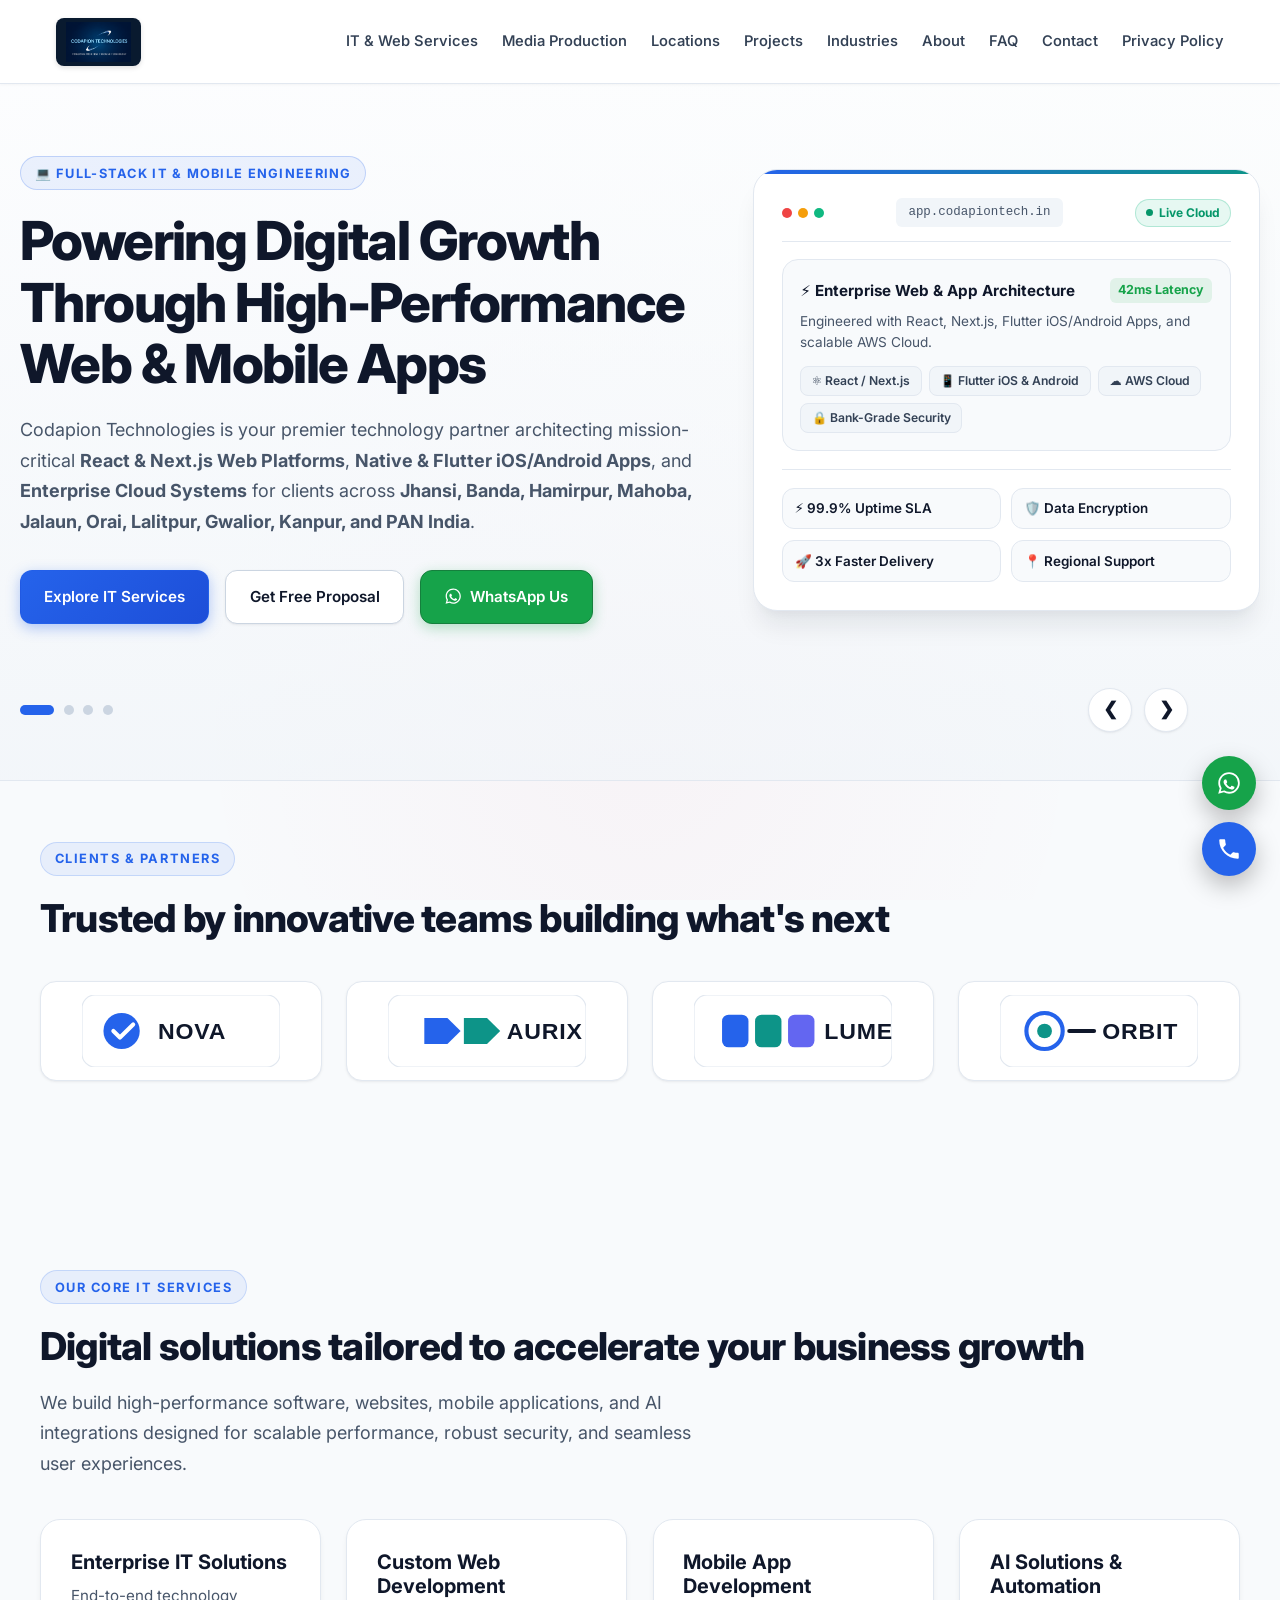
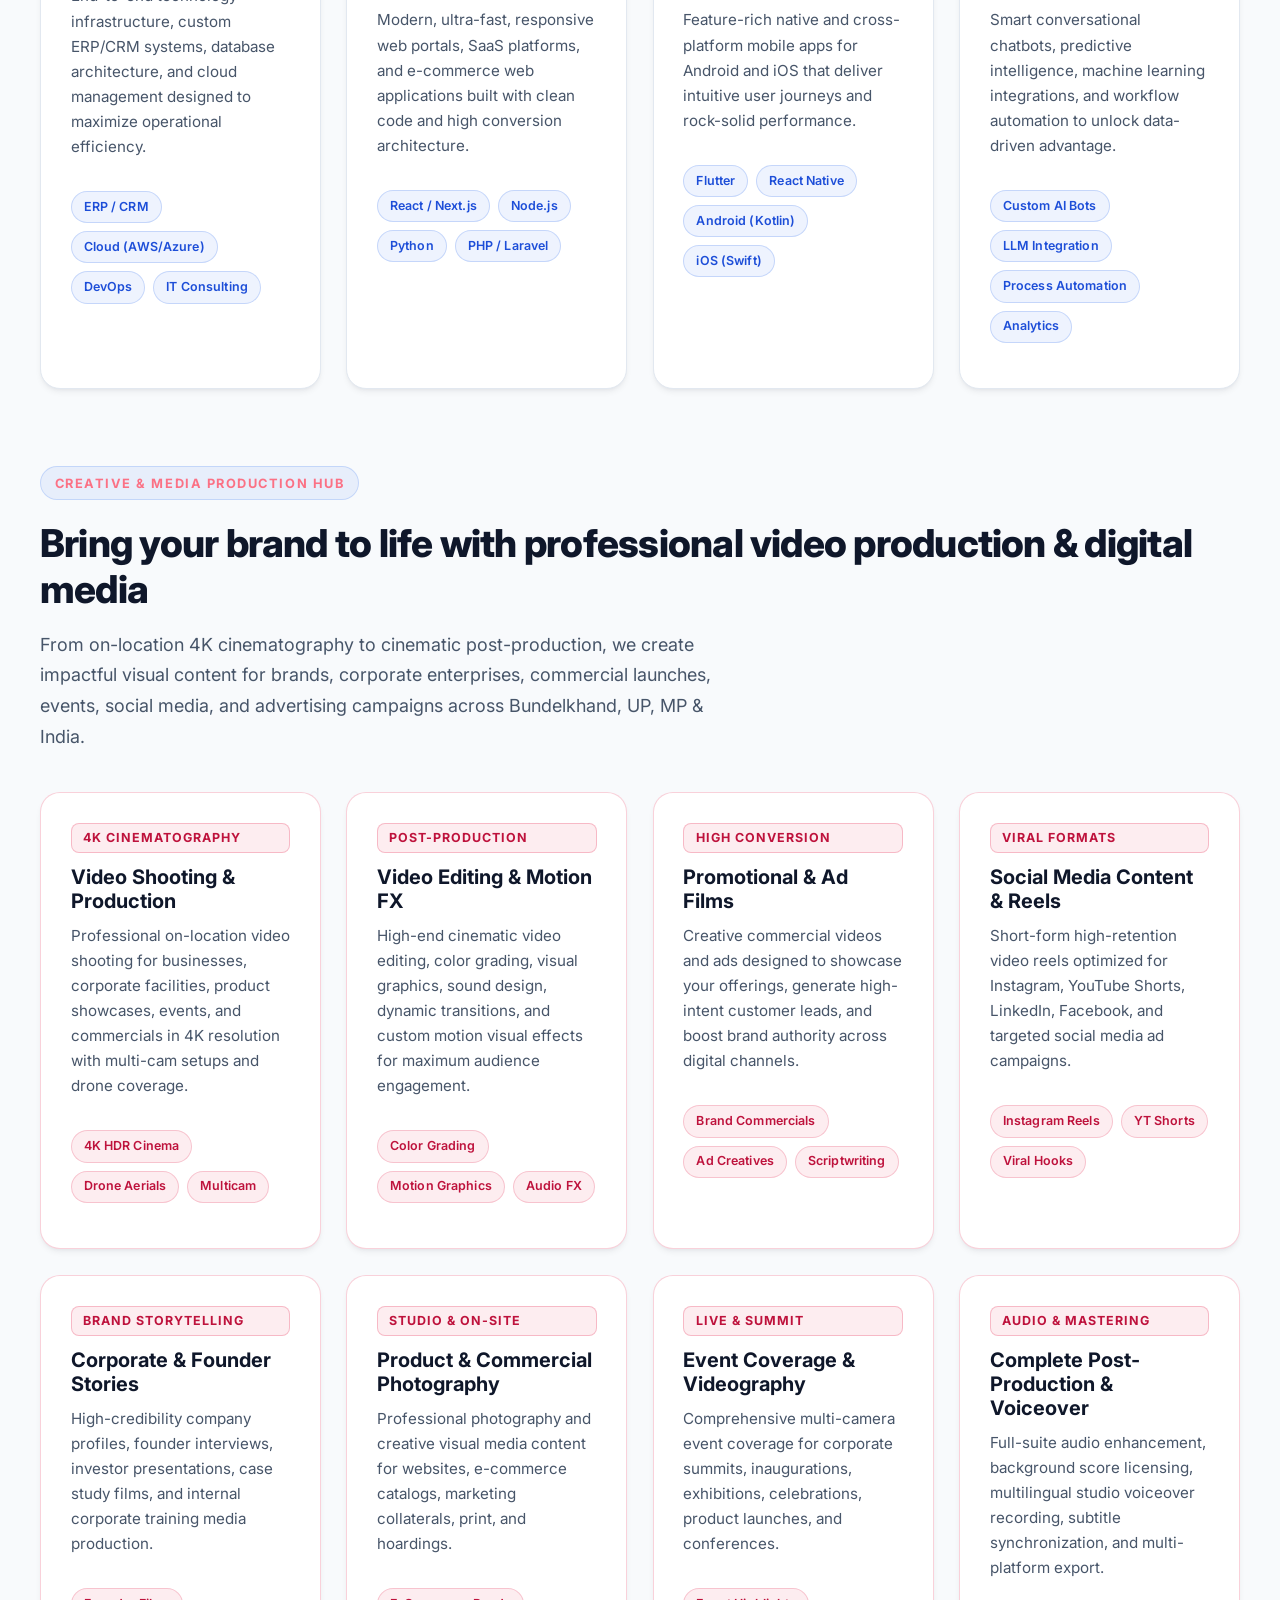
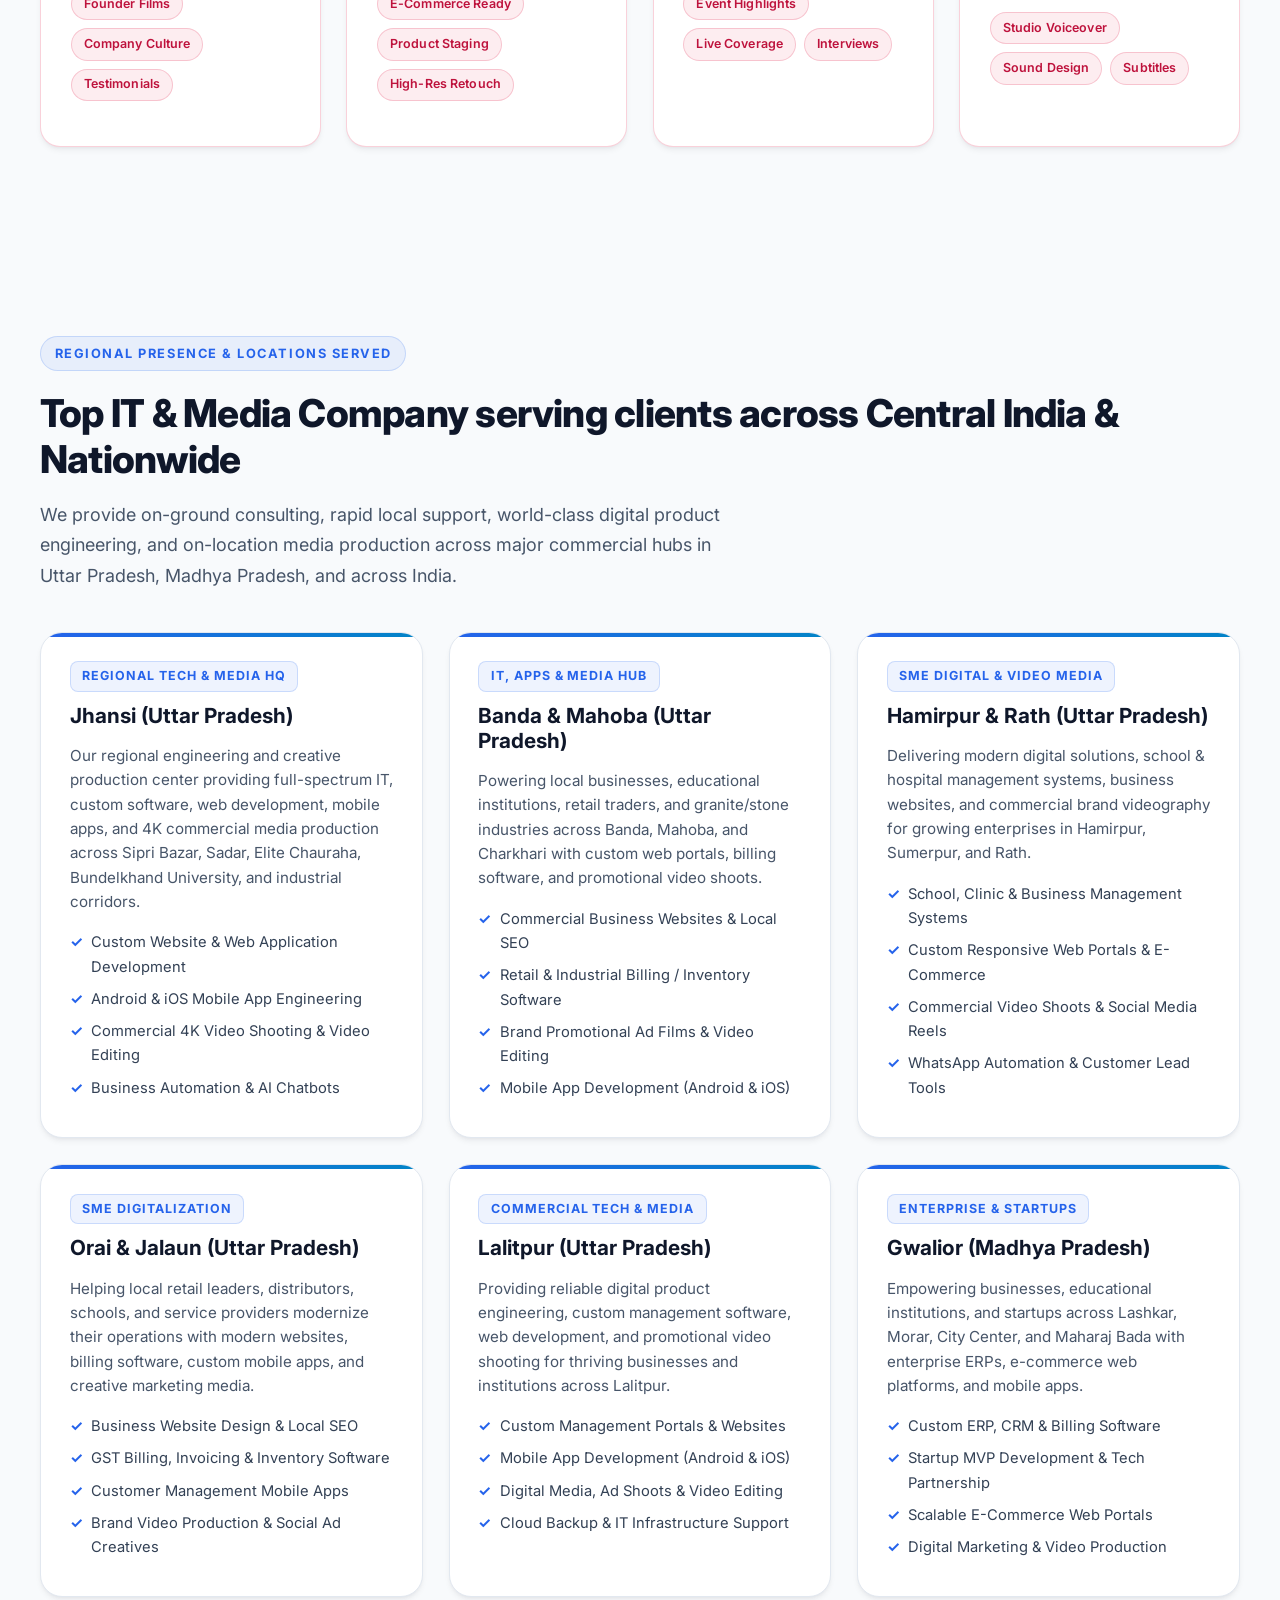
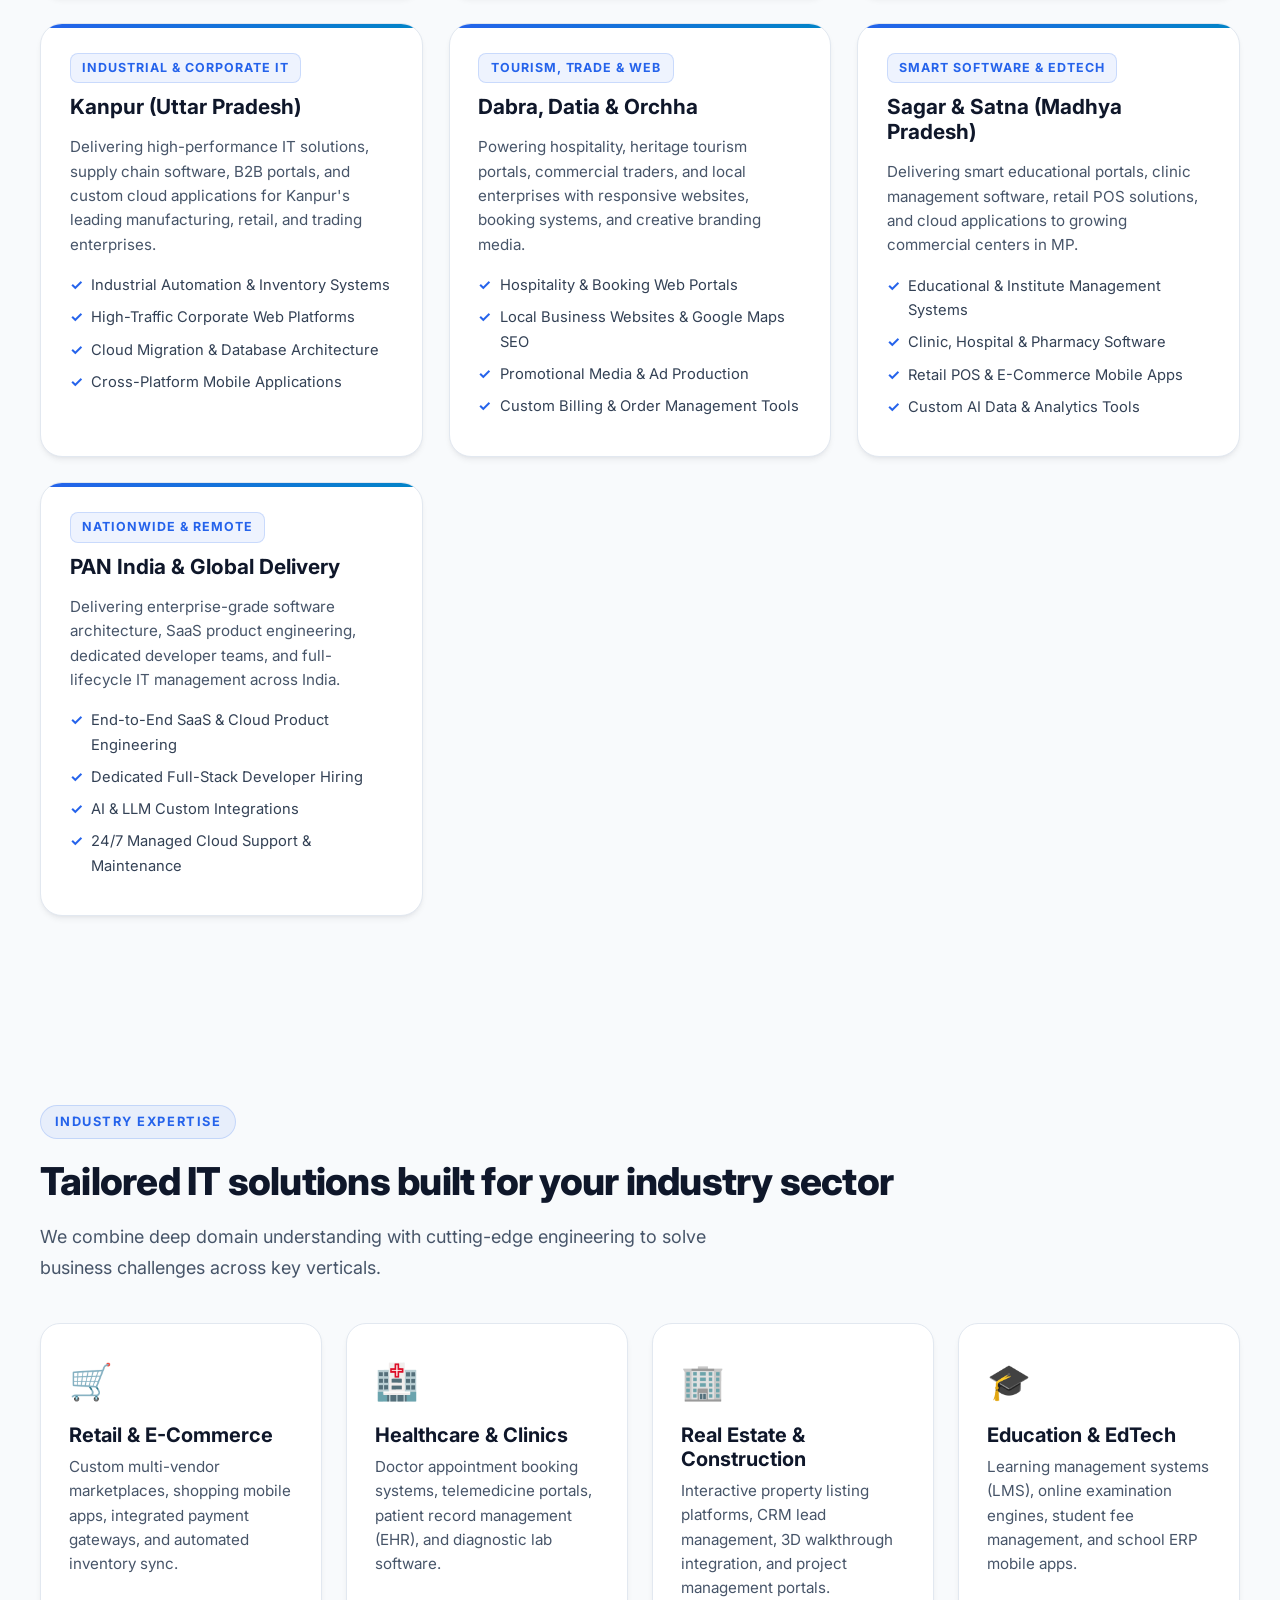
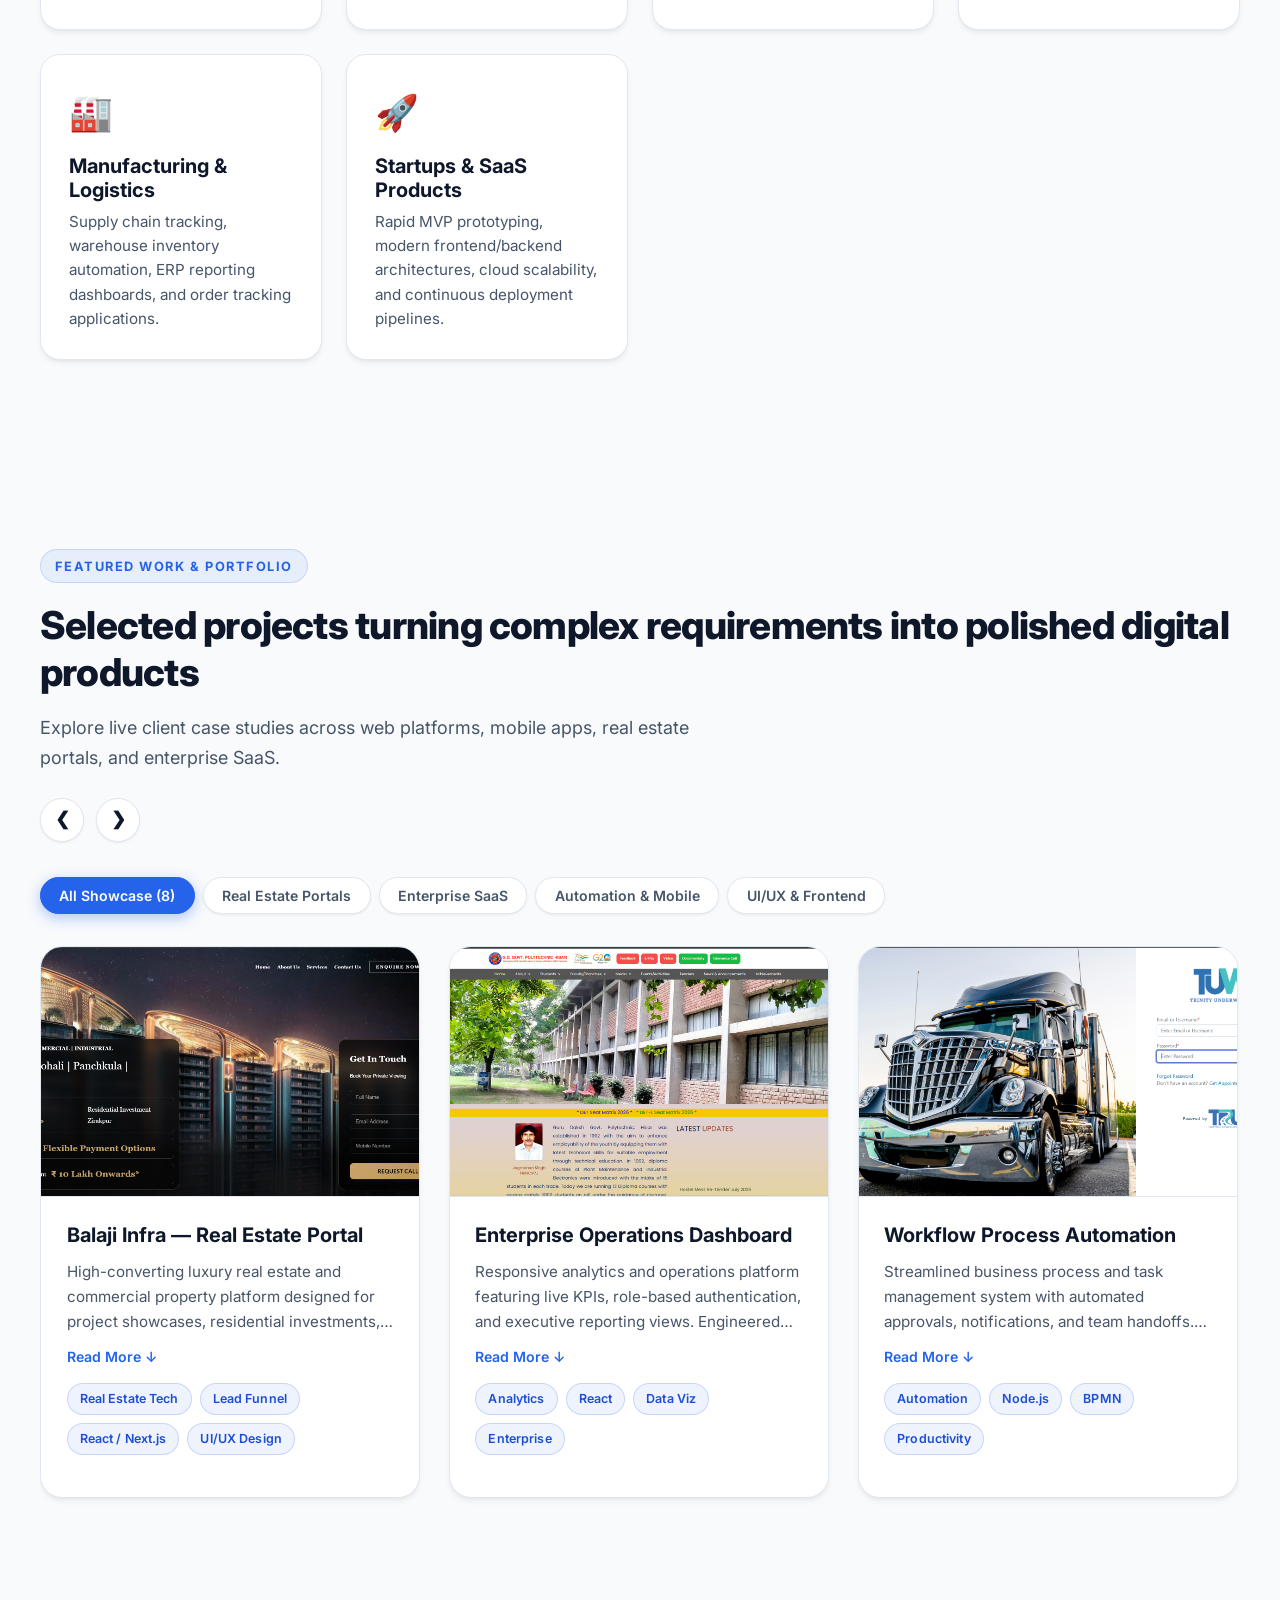
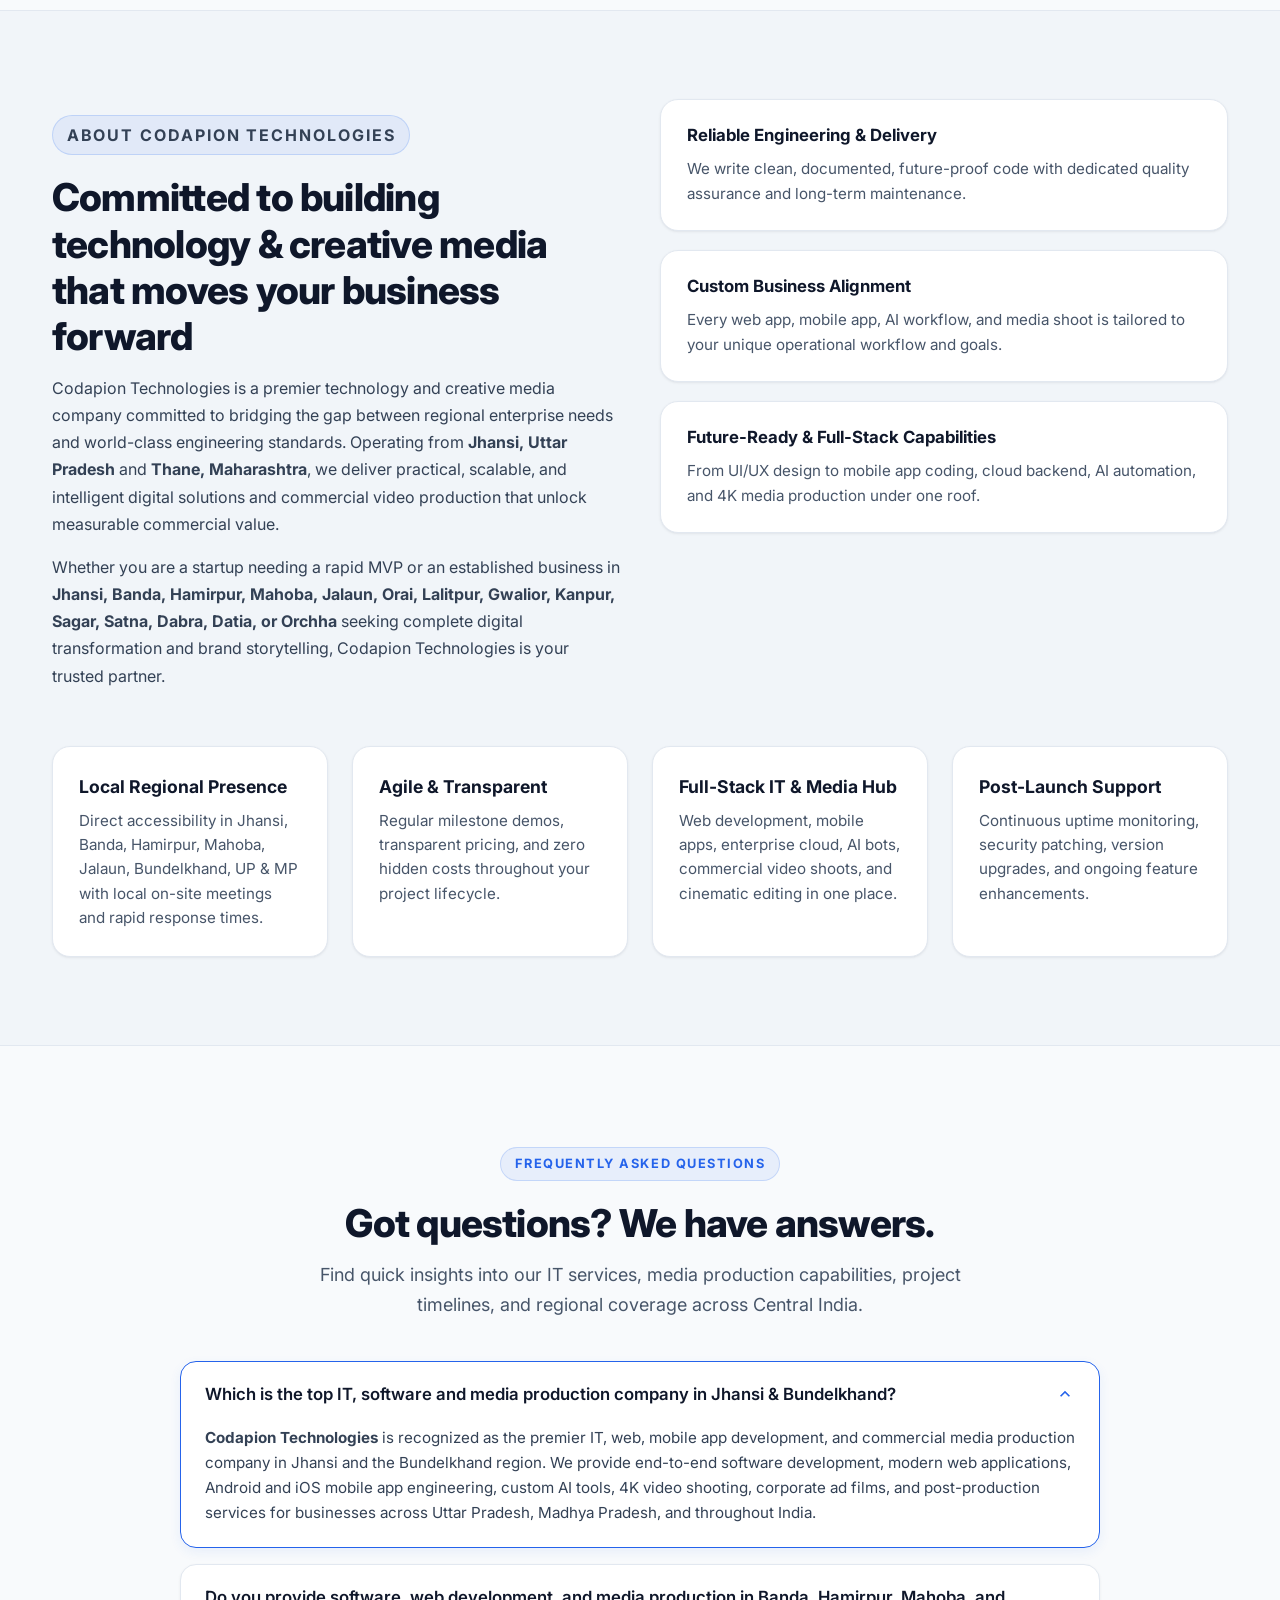
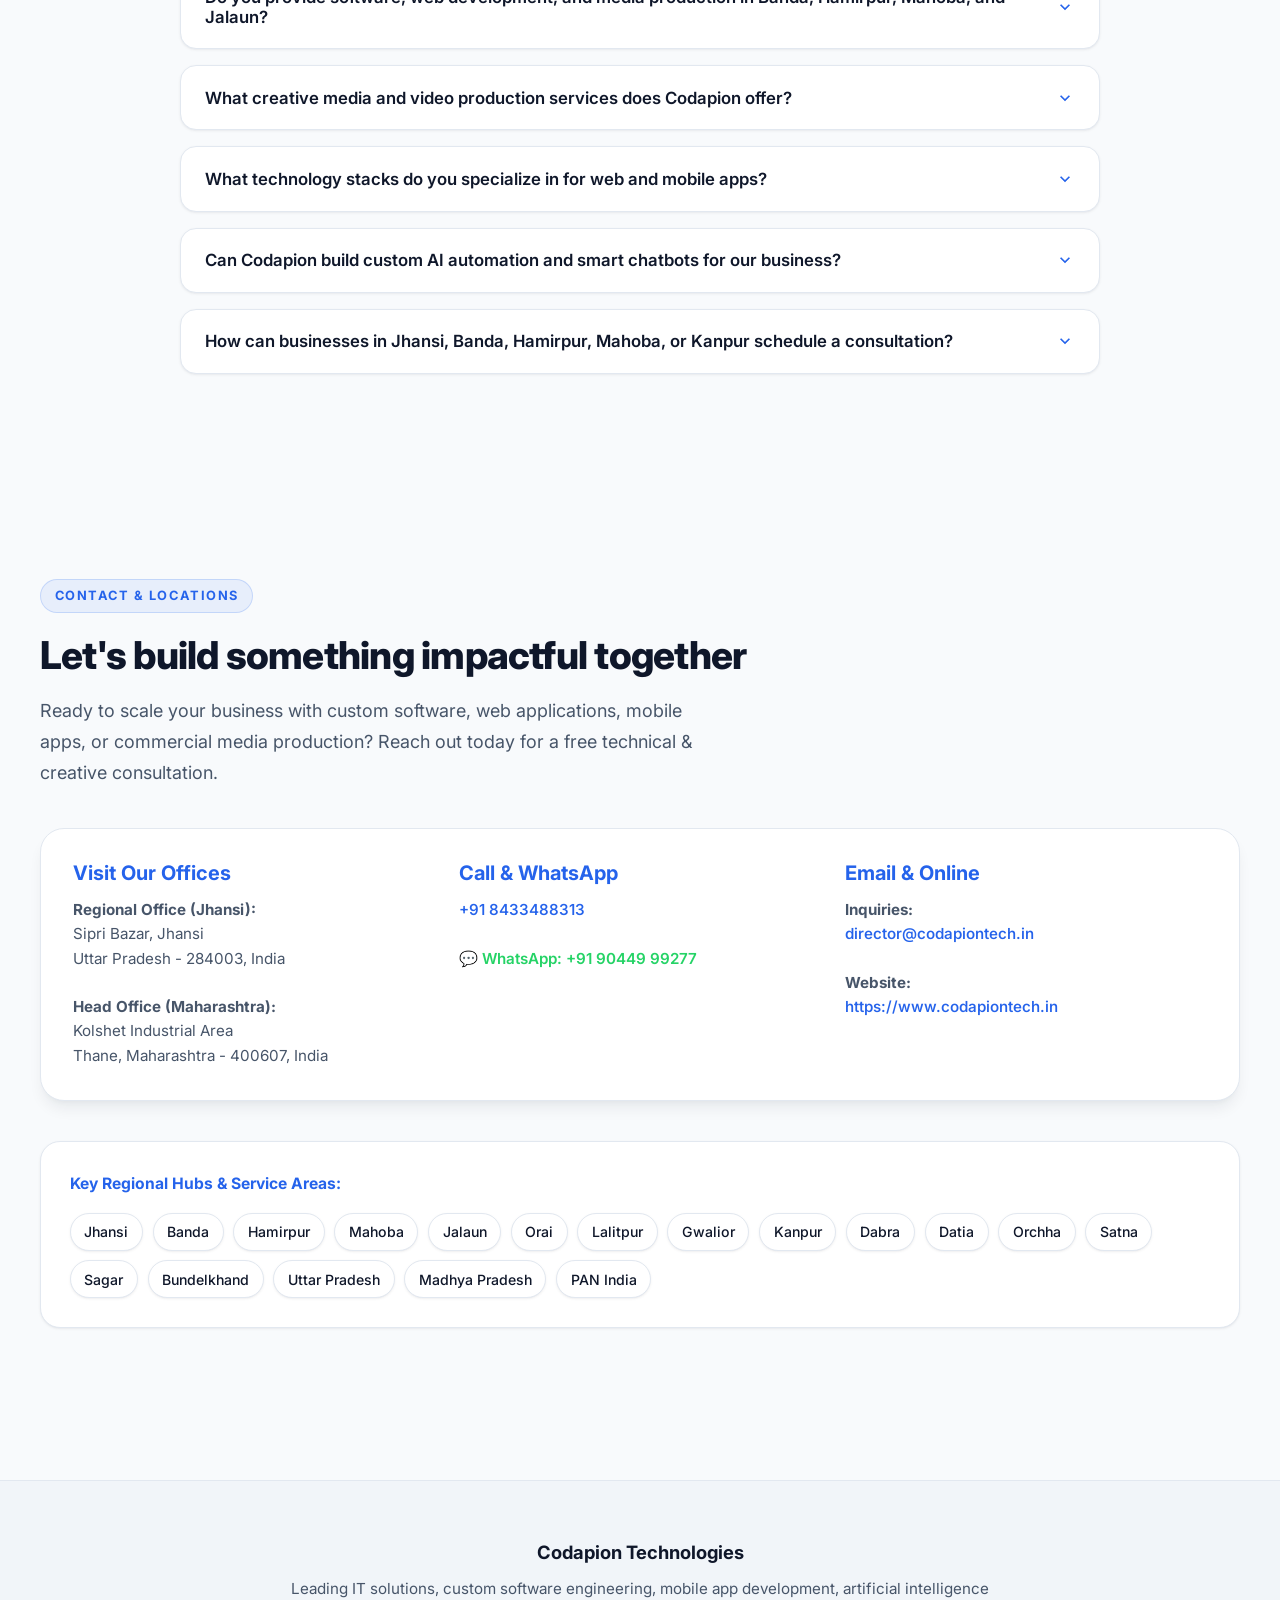
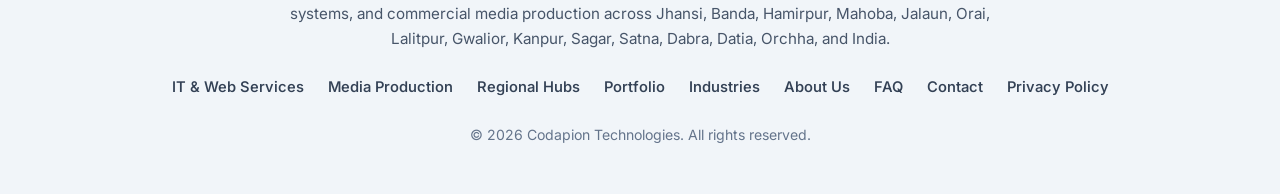
==== commit 384b85e0: "new white theme look" ====
--- a/index.html
+++ b/index.html
@@ -291,41 +291,226 @@
             </div>
         </nav>
 
-        <div class="container hero-content">
-            <div class="hero-copy">
-                <p class="eyebrow">Top IT, Software & Media Production | Jhansi • Banda • Hamirpur • Mahoba • Jalaun • Gwalior • Kanpur</p>
-                <h1>Powering Digital Growth Through High-Impact IT, Web, Mobile Apps & Creative Media</h1>
-                <p class="lead">
-                    Codapion Technologies is the premier technology & creative media partner delivering cutting-edge
-                    <strong>Web Applications</strong>, <strong>Mobile Apps (Android & iOS)</strong>, <strong>AI Automation</strong>, and
-                    <strong>Full-Suite Media Production (4K Video Shoots, Corporate Ad Films & Video Editing)</strong> for clients and businesses in <strong>Jhansi, Banda, Hamirpur, Mahoba, Jalaun, Orai, Lalitpur, Dabra, Kanpur, Gwalior, Satna, Sagar, Datia, Orchha, and across India</strong>.
-                </p>
-                <div class="hero-actions">
-                    <a href="#contact" class="btn btn-primary">Get in Touch</a>
-                    <a href="#media" class="btn btn-secondary">Explore Media Services 🎬</a>
-                    <a href="https://wa.me/919044999277?text=Hello%20Codapion%20Technologies%2C%20I%20would%20like%20to%20discuss%20an%20IT%2C%20Web%2C%20Mobile%20App%20or%20Media%20project." 
-                       target="_blank" rel="noopener noreferrer" class="btn btn-whatsapp" aria-label="Chat on WhatsApp">
-                        <svg class="icon-svg" viewBox="0 0 24 24">
-                            <path d="M12.04 2c-5.46 0-9.91 4.45-9.91 9.91 0 1.75.46 3.45 1.32 4.95L2.05 22l5.25-1.38c1.45.79 3.08 1.21 4.74 1.21 5.46 0 9.91-4.45 9.91-9.91 0-2.65-1.03-5.14-2.9-7.01A9.816 9.816 0 0 0 12.04 2zm.01 1.67c2.2 0 4.26.86 5.82 2.42a8.225 8.225 0 0 1 2.41 5.83c0 4.54-3.7 8.24-8.24 8.24-1.48 0-2.93-.4-4.2-1.15l-.3-.18-3.12.82.83-3.04-.2-.31a8.196 8.196 0 0 1-1.26-4.38c0-4.54 3.7-8.24 8.24-8.24zm4.52 11.66c-.25-.12-1.47-.72-1.7-.81-.23-.08-.39-.12-.56.12-.17.25-.64.81-.79.97-.14.17-.29.19-.54.06-.25-.12-1.05-.39-2-1.23-.74-.66-1.24-1.47-1.39-1.72-.14-.25-.02-.38.11-.5.11-.11.25-.29.37-.43.12-.14.17-.25.25-.41.08-.17.04-.31-.02-.43-.06-.12-.56-1.34-.76-1.84-.2-.48-.4-.42-.56-.43h-.47c-.17 0-.43.06-.66.31-.22.25-.86.84-.86 2.05 0 1.21.88 2.38 1 2.54.12.17 1.74 2.66 4.22 3.73.59.25 1.05.41 1.41.52.59.19 1.13.16 1.56.1.48-.07 1.47-.6 1.68-1.18.21-.58.21-1.07.15-1.18-.06-.11-.22-.17-.47-.3z"/>
-                        </svg>
-                        WhatsApp Us
-                    </a>
-                    <a href="tel:+918433488313" class="btn btn-secondary btn-call" aria-label="Call Codapion Technologies">
-                        Call +91 8433488313
-                    </a>
-                </div>
-            </div>
-            <div class="hero-card">
-                <p class="eyebrow" style="color: var(--accent-2); margin-bottom: 0.5rem;">Why Partner With Codapion</p>
-                <h3>Delivering High-Impact Digital & Creative Solutions</h3>
-                <ul>
-                    <li><strong>Custom Web Application Development</strong> (React, Next.js, Node.js, Python, PHP)</li>
-                    <li><strong>Mobile Apps for Android & iOS</strong> (Native & Flutter)</li>
-                    <li><strong>Commercial Media & Video Production</strong> (4K Shoots, Corporate Ads & Cinematic Editing)</li>
-                    <li><strong>Intelligent AI Automation & Chatbots</strong> for business scale</li>
-                    <li><strong>Enterprise ERP, CRM & Cloud Systems</strong></li>
-                    <li><strong>Local Presence Across Bundelkhand</strong> (Jhansi, Banda, Hamirpur, Mahoba, Jalaun, Orai, Lalitpur) & PAN India</li>
-                </ul>
+        <div class="container hero-slider-wrapper" id="heroSliderWrapper">
+            <div class="hero-slider">
+                <!-- Slide 1: Full-Stack IT, Web & Mobile Applications -->
+                <div class="hero-slide active" data-slide="0">
+                    <div class="hero-copy">
+                        <span class="hero-slide-badge badge-it">💻 Full-Stack IT & Mobile Engineering</span>
+                        <h1>Powering Digital Growth Through High-Performance Web & Mobile Apps</h1>
+                        <p class="lead">
+                            Codapion Technologies is your premier technology partner architecting mission-critical <strong>React & Next.js Web Platforms</strong>, <strong>Native & Flutter iOS/Android Apps</strong>, and <strong>Enterprise Cloud Systems</strong> for clients across <strong>Jhansi, Banda, Hamirpur, Mahoba, Jalaun, Orai, Lalitpur, Gwalior, Kanpur, and PAN India</strong>.
+                        </p>
+                        <div class="hero-actions">
+                            <a href="#services" class="btn btn-primary">Explore IT Services</a>
+                            <a href="#contact" class="btn btn-secondary">Get Free Proposal</a>
+                            <a href="https://wa.me/919044999277?text=Hello%20Codapion%20Technologies%2C%20I%20would%20like%20to%20discuss%20an%20IT%20or%20Software%20project." 
+                               target="_blank" rel="noopener noreferrer" class="btn btn-whatsapp" aria-label="Chat on WhatsApp">
+                                <svg class="icon-svg" viewBox="0 0 24 24">
+                                    <path d="M12.04 2c-5.46 0-9.91 4.45-9.91 9.91 0 1.75.46 3.45 1.32 4.95L2.05 22l5.25-1.38c1.45.79 3.08 1.21 4.74 1.21 5.46 0 9.91-4.45 9.91-9.91 0-2.65-1.03-5.14-2.9-7.01A9.816 9.816 0 0 0 12.04 2zm.01 1.67c2.2 0 4.26.86 5.82 2.42a8.225 8.225 0 0 1 2.41 5.83c0 4.54-3.7 8.24-8.24 8.24-1.48 0-2.93-.4-4.2-1.15l-.3-.18-3.12.82.83-3.04-.2-.31a8.196 8.196 0 0 1-1.26-4.38c0-4.54 3.7-8.24 8.24-8.24zm4.52 11.66c-.25-.12-1.47-.72-1.7-.81-.23-.08-.39-.12-.56.12-.17.25-.64.81-.79.97-.14.17-.29.19-.54.06-.25-.12-1.05-.39-2-1.23-.74-.66-1.24-1.47-1.39-1.72-.14-.25-.02-.38.11-.5.11-.11.25-.29.37-.43.12-.14.17-.25.25-.41.08-.17.04-.31-.02-.43-.06-.12-.56-1.34-.76-1.84-.2-.48-.4-.42-.56-.43h-.47c-.17 0-.43.06-.66.31-.22.25-.86.84-.86 2.05 0 1.21.88 2.38 1 2.54.12.17 1.74 2.66 4.22 3.73.59.25 1.05.41 1.41.52.59.19 1.13.16 1.56.1.48-.07 1.47-.6 1.68-1.18.21-.58.21-1.07.15-1.18-.06-.11-.22-.17-.47-.3z"/>
+                                </svg>
+                                WhatsApp Us
+                            </a>
+                        </div>
+                    </div>
+                    <div class="slide-visual-banner">
+                        <div class="banner-mockup-header">
+                            <div class="mockup-dots">
+                                <span class="mockup-dot red"></span>
+                                <span class="mockup-dot yellow"></span>
+                                <span class="mockup-dot green"></span>
+                            </div>
+                            <span class="mockup-address-bar">app.codapiontech.in</span>
+                            <span class="banner-status-badge status-live"><span class="pulse-dot"></span> Live Cloud</span>
+                        </div>
+                        <div style="background: #f8fafc; border: 1px solid var(--border); border-radius: 16px; padding: 1.1rem; margin-bottom: 0.9rem;">
+                            <div style="display: flex; justify-content: space-between; align-items: center; margin-bottom: 0.5rem;">
+                                <strong style="color: var(--text-heading); font-size: 0.95rem;">⚡ Enterprise Web & App Architecture</strong>
+                                <span style="font-size: 0.78rem; color: #16a34a; font-weight: 700; background: rgba(22, 163, 74, 0.1); padding: 0.15rem 0.5rem; border-radius: 6px;">42ms Latency</span>
+                            </div>
+                            <p style="font-size: 0.85rem; color: var(--muted); margin: 0 0 0.75rem 0; line-height: 1.5;">Engineered with React, Next.js, Flutter iOS/Android Apps, and scalable AWS Cloud.</p>
+                            <div class="banner-tech-pills">
+                                <span class="banner-tech-pill">⚛️ React / Next.js</span>
+                                <span class="banner-tech-pill">📱 Flutter iOS & Android</span>
+                                <span class="banner-tech-pill">☁️ AWS Cloud</span>
+                                <span class="banner-tech-pill">🔒 Bank-Grade Security</span>
+                            </div>
+                        </div>
+                        <div class="slide-metrics">
+                            <div class="metric-pill">⚡ 99.9% Uptime SLA</div>
+                            <div class="metric-pill">🛡️ Data Encryption</div>
+                            <div class="metric-pill">🚀 3x Faster Delivery</div>
+                            <div class="metric-pill">📍 Regional Support</div>
+                        </div>
+                    </div>
+                </div>
+
+                <!-- Slide 2: Commercial Media & 4K Video Production -->
+                <div class="hero-slide" data-slide="1">
+                    <div class="hero-copy">
+                        <span class="hero-slide-badge badge-media">🎬 Commercial Media & 4K Video Production</span>
+                        <h1>Captivate Audiences with 4K Commercials, Drone Shoots & Viral Social Reels</h1>
+                        <p class="lead">
+                            Transform your brand storytelling with cinema-grade visual productions. We provide <strong>4K Commercial Video Shoots</strong>, <strong>Corporate Brand Documentaries</strong>, <strong>Drone Cinematography</strong>, and <strong>High-Retention Instagram Reels</strong> across Bundelkhand, UP, MP, and India.
+                        </p>
+                        <div class="hero-actions">
+                            <a href="#media" class="btn btn-primary" style="background: linear-gradient(135deg, #e11d48 0%, #be123c 100%); border-color: #e11d48;">Explore Media Services 🎬</a>
+                            <a href="#contact" class="btn btn-secondary">Book a Video Shoot</a>
+                            <a href="https://wa.me/919044999277?text=Hello%20Codapion%20Technologies%2C%20I%20would%20like%20to%20discuss%20a%20Video%20Shoot%20or%20Media%20Production%20project." 
+                               target="_blank" rel="noopener noreferrer" class="btn btn-whatsapp" aria-label="Chat on WhatsApp">
+                                <svg class="icon-svg" viewBox="0 0 24 24">
+                                    <path d="M12.04 2c-5.46 0-9.91 4.45-9.91 9.91 0 1.75.46 3.45 1.32 4.95L2.05 22l5.25-1.38c1.45.79 3.08 1.21 4.74 1.21 5.46 0 9.91-4.45 9.91-9.91 0-2.65-1.03-5.14-2.9-7.01A9.816 9.816 0 0 0 12.04 2zm.01 1.67c2.2 0 4.26.86 5.82 2.42a8.225 8.225 0 0 1 2.41 5.83c0 4.54-3.7 8.24-8.24 8.24-1.48 0-2.93-.4-4.2-1.15l-.3-.18-3.12.82.83-3.04-.2-.31a8.196 8.196 0 0 1-1.26-4.38c0-4.54 3.7-8.24 8.24-8.24zm4.52 11.66c-.25-.12-1.47-.72-1.7-.81-.23-.08-.39-.12-.56.12-.17.25-.64.81-.79.97-.14.17-.29.19-.54.06-.25-.12-1.05-.39-2-1.23-.74-.66-1.24-1.47-1.39-1.72-.14-.25-.02-.38.11-.5.11-.11.25-.29.37-.43.12-.14.17-.25.25-.41.08-.17.04-.31-.02-.43-.06-.12-.56-1.34-.76-1.84-.2-.48-.4-.42-.56-.43h-.47c-.17 0-.43.06-.66.31-.22.25-.86.84-.86 2.05 0 1.21.88 2.38 1 2.54.12.17 1.74 2.66 4.22 3.73.59.25 1.05.41 1.41.52.59.19 1.13.16 1.56.1.48-.07 1.47-.6 1.68-1.18.21-.58.21-1.07.15-1.18-.06-.11-.22-.17-.47-.3z"/>
+                                </svg>
+                                WhatsApp Us
+                            </a>
+                        </div>
+                    </div>
+                    <div class="slide-visual-banner media-visual-card">
+                        <div class="banner-mockup-header">
+                            <div class="mockup-dots">
+                                <span class="mockup-dot red"></span>
+                                <span class="mockup-dot yellow"></span>
+                                <span class="mockup-dot green"></span>
+                            </div>
+                            <span class="mockup-address-bar">studio.codapiontech.in</span>
+                            <span class="banner-status-badge status-rec"><span class="pulse-dot"></span> 4K REC</span>
+                        </div>
+                        <div class="video-preview-frame">
+                            <a href="https://wa.me/919044999277?text=Hello%20Codapion%20Technologies%2C%20I%20would%20like%20to%20discuss%20a%20Video%20Shoot%20or%20Media%20Production%20project." 
+                               target="_blank" rel="noopener noreferrer" class="video-play-btn" title="Watch Showreel / Book Shoot">▶</a>
+                            <strong style="font-size: 1.05rem; margin-bottom: 0.25rem;">🎬 Cinema 4K Production & Reels</strong>
+                            <span style="font-size: 0.8rem; color: #fecdd3;">4K 60FPS • Drone Shoots • Color Grading</span>
+                        </div>
+                        <div class="banner-tech-pills" style="margin-top: 0;">
+                            <span class="banner-tech-pill">🎥 Cinema Cameras</span>
+                            <span class="banner-tech-pill">🛸 Licensed Drone</span>
+                            <span class="banner-tech-pill">🎨 DaVinci Resolve</span>
+                            <span class="banner-tech-pill">📱 Viral Instagram Reels</span>
+                        </div>
+                        <div class="slide-metrics">
+                            <div class="metric-pill">🎥 4K Ultra HD / 60FPS</div>
+                            <div class="metric-pill">🛸 Licensed Drone Shoots</div>
+                            <div class="metric-pill">🎨 Studio Color Grading</div>
+                            <div class="metric-pill">📈 High Lead ROI</div>
+                        </div>
+                    </div>
+                </div>
+
+                <!-- Slide 3: Real Estate & High-Tech Portals -->
+                <div class="hero-slide" data-slide="2">
+                    <div class="hero-copy">
+                        <span class="hero-slide-badge badge-realestate">🏢 Real Estate Tech & Custom Portals</span>
+                        <h1>High-Converting Digital Portals & Automated Lead Capture Funnels</h1>
+                        <p class="lead">
+                            Tailored digital ecosystems built for real estate leaders, property consultants, and commercial developers. Featuring <strong>Instant Project Showcases</strong>, <strong>Multi-City Search</strong> (like Balaji Infra), and <strong>Automated WhatsApp/Call Inquiries</strong>.
+                        </p>
+                        <div class="hero-actions">
+                            <a href="#projects" class="btn btn-primary" style="background: linear-gradient(135deg, #0d9488 0%, #0f766e 100%); border-color: #0d9488;">View Balaji Infra Showcase</a>
+                            <a href="#contact" class="btn btn-secondary">Get Custom Portal</a>
+                            <a href="https://wa.me/919044999277?text=Hello%20Codapion%20Technologies%2C%20I%20would%20like%20to%20build%20a%20Real%20Estate%20Portal." 
+                               target="_blank" rel="noopener noreferrer" class="btn btn-whatsapp" aria-label="Chat on WhatsApp">
+                                <svg class="icon-svg" viewBox="0 0 24 24">
+                                    <path d="M12.04 2c-5.46 0-9.91 4.45-9.91 9.91 0 1.75.46 3.45 1.32 4.95L2.05 22l5.25-1.38c1.45.79 3.08 1.21 4.74 1.21 5.46 0 9.91-4.45 9.91-9.91 0-2.65-1.03-5.14-2.9-7.01A9.816 9.816 0 0 0 12.04 2zm.01 1.67c2.2 0 4.26.86 5.82 2.42a8.225 8.225 0 0 1 2.41 5.83c0 4.54-3.7 8.24-8.24 8.24-1.48 0-2.93-.4-4.2-1.15l-.3-.18-3.12.82.83-3.04-.2-.31a8.196 8.196 0 0 1-1.26-4.38c0-4.54 3.7-8.24 8.24-8.24zm4.52 11.66c-.25-.12-1.47-.72-1.7-.81-.23-.08-.39-.12-.56.12-.17.25-.64.81-.79.97-.14.17-.29.19-.54.06-.25-.12-1.05-.39-2-1.23-.74-.66-1.24-1.47-1.39-1.72-.14-.25-.02-.38.11-.5.11-.11.25-.29.37-.43.12-.14.17-.25.25-.41.08-.17.04-.31-.02-.43-.06-.12-.56-1.34-.76-1.84-.2-.48-.4-.42-.56-.43h-.47c-.17 0-.43.06-.66.31-.22.25-.86.84-.86 2.05 0 1.21.88 2.38 1 2.54.12.17 1.74 2.66 4.22 3.73.59.25 1.05.41 1.41.52.59.19 1.13.16 1.56.1.48-.07 1.47-.6 1.68-1.18.21-.58.21-1.07.15-1.18-.06-.11-.22-.17-.47-.3z"/>
+                                </svg>
+                                WhatsApp Us
+                            </a>
+                        </div>
+                    </div>
+                    <div class="slide-visual-banner realestate-visual-card">
+                        <div class="banner-mockup-header">
+                            <div class="mockup-dots">
+                                <span class="mockup-dot red"></span>
+                                <span class="mockup-dot yellow"></span>
+                                <span class="mockup-dot green"></span>
+                            </div>
+                            <span class="mockup-address-bar">balajiinfra.codapiontech.in</span>
+                            <span class="banner-status-badge status-live"><span class="pulse-dot"></span> Verified Portal</span>
+                        </div>
+                        <div class="property-banner-frame">
+                            <img src="projects/balaji-infra.png" alt="Balaji Infra Real Estate Portal" loading="lazy" />
+                            <span class="property-price-tag">⭐ Balaji Infra Live Showcase</span>
+                        </div>
+                        <div style="margin-bottom: 0.75rem;">
+                            <strong style="color: var(--text-heading); font-size: 0.95rem; display: block;">🏢 Real Estate Lead Generation Funnel</strong>
+                            <span style="font-size: 0.82rem; color: var(--muted);">Zirakpur • Mohali • Panchkula • Derabassi</span>
+                        </div>
+                        <div class="banner-tech-pills" style="margin-top: 0;">
+                            <span class="banner-tech-pill">🏡 Property Search</span>
+                            <span class="banner-tech-pill">📲 1-Tap Callback</span>
+                            <span class="banner-tech-pill">⚡ 98+ PageSpeed</span>
+                            <span class="banner-tech-pill">📊 CRM Lead Sync</span>
+                        </div>
+                        <div class="slide-metrics">
+                            <div class="metric-pill">🏢 Residential & Commercial</div>
+                            <div class="metric-pill">📲 1-Tap Callback</div>
+                            <div class="metric-pill">⚡ Instant Loading</div>
+                            <div class="metric-pill">📊 Lead Analytics</div>
+                        </div>
+                    </div>
+                </div>
+
+                <!-- Slide 4: AI Automation & Enterprise Cloud Systems -->
+                <div class="hero-slide" data-slide="3">
+                    <div class="hero-copy">
+                        <span class="hero-slide-badge badge-ai">⚡ AI Automation & Enterprise Cloud Systems</span>
+                        <h1>Scale Business Operations with Intelligent AI & Custom ERP Solutions</h1>
+                        <p class="lead">
+                            Automate repetitive workflows, integrate intelligent conversational AI chatbots, and deploy centralized ERP/CRM platforms engineered to reduce overhead, eliminate human error, and accelerate business performance.
+                        </p>
+                        <div class="hero-actions">
+                            <a href="#services" class="btn btn-primary" style="background: linear-gradient(135deg, #7c3aed 0%, #6d28d9 100%); border-color: #7c3aed;">Explore AI & Cloud</a>
+                            <a href="#contact" class="btn btn-secondary">Request Consultation</a>
+                            <a href="https://wa.me/919044999277?text=Hello%20Codapion%20Technologies%2C%20I%20would%20like%20to%20discuss%20AI%20Automation%20or%20ERP%20solutions." 
+                               target="_blank" rel="noopener noreferrer" class="btn btn-whatsapp" aria-label="Chat on WhatsApp">
+                                <svg class="icon-svg" viewBox="0 0 24 24">
+                                    <path d="M12.04 2c-5.46 0-9.91 4.45-9.91 9.91 0 1.75.46 3.45 1.32 4.95L2.05 22l5.25-1.38c1.45.79 3.08 1.21 4.74 1.21 5.46 0 9.91-4.45 9.91-9.91 0-2.65-1.03-5.14-2.9-7.01A9.816 9.816 0 0 0 12.04 2zm.01 1.67c2.2 0 4.26.86 5.82 2.42a8.225 8.225 0 0 1 2.41 5.83c0 4.54-3.7 8.24-8.24 8.24-1.48 0-2.93-.4-4.2-1.15l-.3-.18-3.12.82.83-3.04-.2-.31a8.196 8.196 0 0 1-1.26-4.38c0-4.54 3.7-8.24 8.24-8.24zm4.52 11.66c-.25-.12-1.47-.72-1.7-.81-.23-.08-.39-.12-.56.12-.17.25-.64.81-.79.97-.14.17-.29.19-.54.06-.25-.12-1.05-.39-2-1.23-.74-.66-1.24-1.47-1.39-1.72-.14-.25-.02-.38.11-.5.11-.11.25-.29.37-.43.12-.14.17-.25.25-.41.08-.17.04-.31-.02-.43-.06-.12-.56-1.34-.76-1.84-.2-.48-.4-.42-.56-.43h-.47c-.17 0-.43.06-.66.31-.22.25-.86.84-.86 2.05 0 1.21.88 2.38 1 2.54.12.17 1.74 2.66 4.22 3.73.59.25 1.05.41 1.41.52.59.19 1.13.16 1.56.1.48-.07 1.47-.6 1.68-1.18.21-.58.21-1.07.15-1.18-.06-.11-.22-.17-.47-.3z"/>
+                                </svg>
+                                WhatsApp Us
+                            </a>
+                        </div>
+                    </div>
+                    <div class="slide-visual-banner ai-visual-card">
+                        <div class="banner-mockup-header">
+                            <div class="mockup-dots">
+                                <span class="mockup-dot red"></span>
+                                <span class="mockup-dot yellow"></span>
+                                <span class="mockup-dot green"></span>
+                            </div>
+                            <span class="mockup-address-bar">ai.codapiontech.in</span>
+                            <span class="banner-status-badge status-live" style="background: rgba(124, 58, 237, 0.1); color: #7c3aed; border-color: rgba(124, 58, 237, 0.25);"><span class="pulse-dot"></span> AI Active</span>
+                        </div>
+                        <div class="ai-chat-preview">
+                            <div class="chat-bubble user">"Automate lead qualification and sync with our ERP."</div>
+                            <div class="chat-bubble bot">"✅ Done! Integrated 24/7 WhatsApp AI bot and synced 450+ inquiries directly to your ERP database."</div>
+                        </div>
+                        <div class="banner-tech-pills" style="margin-top: 0;">
+                            <span class="banner-tech-pill">🤖 AI Chatbots</span>
+                            <span class="banner-tech-pill">⚙️ Python / n8n</span>
+                            <span class="banner-tech-pill">📊 Custom ERP/CRM</span>
+                            <span class="banner-tech-pill">🔒 Encrypted Cloud</span>
+                        </div>
+                        <div class="slide-metrics">
+                            <div class="metric-pill">🤖 24/7 AI Automation</div>
+                            <div class="metric-pill">⚙️ 10x Team Velocity</div>
+                            <div class="metric-pill">📊 Custom ERP Modules</div>
+                            <div class="metric-pill">🔒 Encrypted Cloud</div>
+                        </div>
+                    </div>
+                </div>
+            </div>
+
+            <!-- Slider Navigation & Dots Bar -->
+            <div class="slider-bottom-bar">
+                <div class="slider-dots" id="heroSliderDots" role="tablist" aria-label="Hero Slide Navigation">
+                    <button class="slider-dot active" data-slide="0" aria-label="Slide 1: Web & Mobile Engineering" role="tab"></button>
+                    <button class="slider-dot" data-slide="1" aria-label="Slide 2: 4K Media Production" role="tab"></button>
+                    <button class="slider-dot" data-slide="2" aria-label="Slide 3: Real Estate Portals" role="tab"></button>
+                    <button class="slider-dot" data-slide="3" aria-label="Slide 4: AI & Enterprise Cloud" role="tab"></button>
+                </div>
+                <div class="slider-nav-btns">
+                    <button class="slider-arrow-btn" id="heroSliderPrev" aria-label="Previous Slide">❮</button>
+                    <button class="slider-arrow-btn" id="heroSliderNext" aria-label="Next Slide">❯</button>
+                </div>
             </div>
         </div>
     </header>
@@ -670,144 +855,163 @@
 
         <!-- Selected Projects Section -->
         <section id="projects" class="section container">
-            <div class="section-heading">
-                <p class="eyebrow">Featured Work</p>
-                <h2>Selected projects turning complex requirements into polished digital products</h2>
-            </div>
-            <div class="project-grid">
-                <!-- Project 1: Balaji Infra (New!) -->
-                <article class="project-card">
-                    <img class="project-thumb" src="projects/balaji-infra.png"
-                        alt="Balaji Infra Real Estate & Property Consultant Portal developed by Codapion Technologies" role="button" tabindex="0" width="400" height="220" loading="lazy" />
-                    <div class="project-card-body">
-                        <h3>Balaji Infra — Real Estate Portal</h3>
-                        <p class="project-desc">High-converting luxury real estate and commercial property platform designed for project showcases, residential investments, and flexible payment plans. Built with instant lead capture funnels, property searches across Zirakpur, Mohali, Panchkula & Derabassi, and automated WhatsApp/call booking routing.</p>
-                        <button class="read-more-btn" type="button" aria-expanded="false">Read More ↓</button>
-                        <ul class="tag-list">
-                            <li class="tag">Real Estate Tech</li>
-                            <li class="tag">Lead Funnel</li>
-                            <li class="tag">React / Next.js</li>
-                            <li class="tag">UI/UX Design</li>
-                        </ul>
-                    </div>
-                </article>
-
-                <!-- Project 2: Enterprise Dashboard -->
-                <article class="project-card">
-                    <img class="project-thumb" src="projects/Screenshot%202026-07-06%20200603.png"
-                        alt="Enterprise Operations Analytics Dashboard developed by Codapion Technologies" role="button" tabindex="0" width="400" height="220" loading="lazy" />
-                    <div class="project-card-body">
-                        <h3>Enterprise Operations Dashboard</h3>
-                        <p class="project-desc">Responsive analytics and operations platform featuring live KPIs, role-based authentication, and executive reporting views. Engineered with secure multi-tenant cloud architecture, real-time data streaming, modular chart widgets, and drill-down audit logs for enterprise management.</p>
-                        <button class="read-more-btn" type="button" aria-expanded="false">Read More ↓</button>
-                        <ul class="tag-list">
-                            <li class="tag">Analytics</li>
-                            <li class="tag">React</li>
-                            <li class="tag">Data Viz</li>
-                            <li class="tag">Enterprise</li>
-                        </ul>
-                    </div>
-                </article>
-
-                <!-- Project 3: Workflow Automation -->
-                <article class="project-card">
-                    <img class="project-thumb" src="projects/Screenshot%202026-07-06%20200739.png"
-                        alt="Workflow Process Automation and Task Management system developed by Codapion Technologies" role="button" tabindex="0" width="400" height="220" loading="lazy" />
-                    <div class="project-card-body">
-                        <h3>Workflow Process Automation</h3>
-                        <p class="project-desc">Streamlined business process and task management system with automated approvals, notifications, and team handoffs. Includes custom approval hierarchies, SLA escalation triggers, cross-department task assignment, and email/WhatsApp alert integrations.</p>
-                        <button class="read-more-btn" type="button" aria-expanded="false">Read More ↓</button>
-                        <ul class="tag-list">
-                            <li class="tag">Automation</li>
-                            <li class="tag">Node.js</li>
-                            <li class="tag">BPMN</li>
-                            <li class="tag">Productivity</li>
-                        </ul>
-                    </div>
-                </article>
-
-                <!-- Project 4: Client Collaboration Portal -->
-                <article class="project-card">
-                    <img class="project-thumb" src="projects/Screenshot%202026-07-06%20201129.png"
-                        alt="Secure Client Collaboration and Document Portal developed by Codapion Technologies" role="button" tabindex="0" width="400" height="220" loading="lazy" />
-                    <div class="project-card-body">
-                        <h3>Client Collaboration Portal</h3>
-                        <p class="project-desc">Secure and intuitive collaboration portal built for document sharing, client approvals, and transparent milestone tracking. Features encrypted cloud document vaults, milestone sign-offs, automated invoicing, and real-time support ticketing.</p>
-                        <button class="read-more-btn" type="button" aria-expanded="false">Read More ↓</button>
-                        <ul class="tag-list">
-                            <li class="tag">Client Portal</li>
-                            <li class="tag">Cloud Security</li>
-                            <li class="tag">Document Mgmt</li>
-                            <li class="tag">SaaS</li>
-                        </ul>
-                    </div>
-                </article>
-
-                <!-- Project 5: Digital Experience & UI System -->
-                <article class="project-card">
-                    <img class="project-thumb" src="projects/Screenshot%202026-07-06%20201619.png"
-                        alt="Modern Mobile-Friendly Digital Experience and UI Design by Codapion Technologies" role="button" tabindex="0" width="400" height="220" loading="lazy" />
-                    <div class="project-card-body">
-                        <h3>Digital Experience & UI System</h3>
-                        <p class="project-desc">Modern interface design crafted to present complex services, products, and information in a polished, responsive layout. Optimized for core web vitals, smooth scroll interactions, dark/light theme switching, and seamless micro-animations.</p>
-                        <button class="read-more-btn" type="button" aria-expanded="false">Read More ↓</button>
-                        <ul class="tag-list">
-                            <li class="tag">UI/UX Design</li>
-                            <li class="tag">Frontend</li>
-                            <li class="tag">Responsive</li>
-                            <li class="tag">Performance</li>
-                        </ul>
-                    </div>
-                </article>
-
-                <!-- Project 6: Milestone & Delivery Architecture -->
-                <article class="project-card">
-                    <img class="project-thumb" src="projects/Screenshot%202026-07-06%20201822.png"
-                        alt="Project Milestone Tracking and Overview Architecture by Codapion Technologies" role="button" tabindex="0" width="400" height="220" loading="lazy" />
-                    <div class="project-card-body">
-                        <h3>Milestone & Delivery Architecture</h3>
-                        <p class="project-desc">Clear information architecture for presenting milestones, sprint progress, deliverables, and commercial scope in one unified view. Empowers stakeholders with interactive Gantt-style schedules, deliverable status tracking, and automated client status reporting.</p>
-                        <button class="read-more-btn" type="button" aria-expanded="false">Read More ↓</button>
-                        <ul class="tag-list">
-                            <li class="tag">Project Management</li>
-                            <li class="tag">Timeline UI</li>
-                            <li class="tag">Agile Tracking</li>
-                        </ul>
-                    </div>
-                </article>
-
-                <!-- Project 7: Planning & Sprint Interface -->
-                <article class="project-card">
-                    <img class="project-thumb" src="projects/Screenshot%202026-07-06%20201934.png"
-                        alt="Interactive Task Timeline and Planning Interface developed by Codapion Technologies" role="button" tabindex="0" width="400" height="220" loading="lazy" />
-                    <div class="project-card-body">
-                        <h3>Planning & Sprint Interface</h3>
-                        <p class="project-desc">Structured planning screens designed to keep development tasks, engineers, and sprint timelines easy to coordinate. Supports sprint backlog prioritization, team workload balancing, velocity tracking, and instant keyboard shortcuts.</p>
-                        <button class="read-more-btn" type="button" aria-expanded="false">Read More ↓</button>
-                        <ul class="tag-list">
-                            <li class="tag">Sprint Planning</li>
-                            <li class="tag">Kanban</li>
-                            <li class="tag">Task Architecture</li>
-                        </ul>
-                    </div>
-                </article>
-
-                <!-- Project 8: Launch Readiness & QA Hub -->
-                <article class="project-card">
-                    <img class="project-thumb" src="projects/Screenshot%202026-07-06%20202148.png"
-                        alt="Product Launch Readiness and Quality Verification Dashboard by Codapion Technologies" role="button" tabindex="0" width="400" height="220" loading="lazy" />
-                    <div class="project-card-body">
-                        <h3>Launch Readiness & QA Hub</h3>
-                        <p class="project-desc">Launch-focused layouts built for tracking deliverables, quality assurance reviews, security audits, and rollout readiness. Provides automated checklist verification, staging sanity testing results, rollback protocols, and live release monitoring.</p>
-                        <button class="read-more-btn" type="button" aria-expanded="false">Read More ↓</button>
-                        <ul class="tag-list">
-                            <li class="tag">DevOps</li>
-                            <li class="tag">QA Testing</li>
-                            <li class="tag">Release Ops</li>
-                            <li class="tag">Security</li>
-                        </ul>
-                    </div>
-                </article>
+            <div class="portfolio-header">
+                <div>
+                    <p class="eyebrow">Featured Work & Portfolio</p>
+                    <h2 style="margin-bottom: 0.5rem;">Selected projects turning complex requirements into polished digital products</h2>
+                    <p class="lead" style="margin-bottom: 0;">Explore live client case studies across web platforms, mobile apps, real estate portals, and enterprise SaaS.</p>
+                </div>
+                <div class="slider-nav-btns">
+                    <button class="slider-arrow-btn" id="portfolioPrevBtn" aria-label="Scroll Portfolio Left">❮</button>
+                    <button class="slider-arrow-btn" id="portfolioNextBtn" aria-label="Scroll Portfolio Right">❯</button>
+                </div>
+            </div>
+
+            <!-- Category Filter Tabs -->
+            <ul class="portfolio-filter-tabs" role="tablist" aria-label="Portfolio Category Filter">
+                <li><button class="filter-tab-btn active" data-filter="all">All Showcase (8)</button></li>
+                <li><button class="filter-tab-btn" data-filter="realestate">Real Estate Portals</button></li>
+                <li><button class="filter-tab-btn" data-filter="saas">Enterprise SaaS</button></li>
+                <li><button class="filter-tab-btn" data-filter="automation">Automation & Mobile</button></li>
+                <li><button class="filter-tab-btn" data-filter="design">UI/UX & Frontend</button></li>
+            </ul>
+
+            <div class="portfolio-slider-container" style="margin-top: 1.5rem;">
+                <div class="project-grid" id="portfolioGrid">
+                    <!-- Project 1: Balaji Infra (New!) -->
+                    <article class="project-card" data-category="realestate design">
+                        <img class="project-thumb" src="projects/balaji-infra.png"
+                            alt="Balaji Infra Real Estate & Property Consultant Portal developed by Codapion Technologies" role="button" tabindex="0" width="400" height="250" loading="lazy" />
+                        <div class="project-card-body">
+                            <h3>Balaji Infra — Real Estate Portal</h3>
+                            <p class="project-desc">High-converting luxury real estate and commercial property platform designed for project showcases, residential investments, and flexible payment plans. Built with instant lead capture funnels, property searches across Zirakpur, Mohali, Panchkula & Derabassi, and automated WhatsApp/call booking routing.</p>
+                            <button class="read-more-btn" type="button" aria-expanded="false">Read More ↓</button>
+                            <ul class="tag-list">
+                                <li class="tag">Real Estate Tech</li>
+                                <li class="tag">Lead Funnel</li>
+                                <li class="tag">React / Next.js</li>
+                                <li class="tag">UI/UX Design</li>
+                            </ul>
+                        </div>
+                    </article>
+
+                    <!-- Project 2: Enterprise Dashboard -->
+                    <article class="project-card" data-category="saas design">
+                        <img class="project-thumb" src="projects/Screenshot%202026-07-06%20200603.png"
+                            alt="Enterprise Operations Analytics Dashboard developed by Codapion Technologies" role="button" tabindex="0" width="400" height="250" loading="lazy" />
+                        <div class="project-card-body">
+                            <h3>Enterprise Operations Dashboard</h3>
+                            <p class="project-desc">Responsive analytics and operations platform featuring live KPIs, role-based authentication, and executive reporting views. Engineered with secure multi-tenant cloud architecture, real-time data streaming, modular chart widgets, and drill-down audit logs for enterprise management.</p>
+                            <button class="read-more-btn" type="button" aria-expanded="false">Read More ↓</button>
+                            <ul class="tag-list">
+                                <li class="tag">Analytics</li>
+                                <li class="tag">React</li>
+                                <li class="tag">Data Viz</li>
+                                <li class="tag">Enterprise</li>
+                            </ul>
+                        </div>
+                    </article>
+
+                    <!-- Project 3: Workflow Automation -->
+                    <article class="project-card" data-category="automation saas">
+                        <img class="project-thumb" src="projects/Screenshot%202026-07-06%20200739.png"
+                            alt="Workflow Process Automation and Task Management system developed by Codapion Technologies" role="button" tabindex="0" width="400" height="250" loading="lazy" />
+                        <div class="project-card-body">
+                            <h3>Workflow Process Automation</h3>
+                            <p class="project-desc">Streamlined business process and task management system with automated approvals, notifications, and team handoffs. Includes custom approval hierarchies, SLA escalation triggers, cross-department task assignment, and email/WhatsApp alert integrations.</p>
+                            <button class="read-more-btn" type="button" aria-expanded="false">Read More ↓</button>
+                            <ul class="tag-list">
+                                <li class="tag">Automation</li>
+                                <li class="tag">Node.js</li>
+                                <li class="tag">BPMN</li>
+                                <li class="tag">Productivity</li>
+                            </ul>
+                        </div>
+                    </article>
+
+                    <!-- Project 4: Client Collaboration Portal -->
+                    <article class="project-card" data-category="saas design">
+                        <img class="project-thumb" src="projects/Screenshot%202026-07-06%20201129.png"
+                            alt="Secure Client Collaboration and Document Portal developed by Codapion Technologies" role="button" tabindex="0" width="400" height="250" loading="lazy" />
+                        <div class="project-card-body">
+                            <h3>Client Collaboration Portal</h3>
+                            <p class="project-desc">Secure and intuitive collaboration portal built for document sharing, client approvals, and transparent milestone tracking. Features encrypted cloud document vaults, milestone sign-offs, automated invoicing, and real-time support ticketing.</p>
+                            <button class="read-more-btn" type="button" aria-expanded="false">Read More ↓</button>
+                            <ul class="tag-list">
+                                <li class="tag">Client Portal</li>
+                                <li class="tag">Cloud Security</li>
+                                <li class="tag">Document Mgmt</li>
+                                <li class="tag">SaaS</li>
+                            </ul>
+                        </div>
+                    </article>
+
+                    <!-- Project 5: Digital Experience & UI System -->
+                    <article class="project-card" data-category="design">
+                        <img class="project-thumb" src="projects/Screenshot%202026-07-06%20201619.png"
+                            alt="Modern Mobile-Friendly Digital Experience and UI Design by Codapion Technologies" role="button" tabindex="0" width="400" height="250" loading="lazy" />
+                        <div class="project-card-body">
+                            <h3>Digital Experience & UI System</h3>
+                            <p class="project-desc">Modern interface design crafted to present complex services, products, and information in a polished, responsive layout. Optimized for core web vitals, smooth scroll interactions, dark/light theme switching, and seamless micro-animations.</p>
+                            <button class="read-more-btn" type="button" aria-expanded="false">Read More ↓</button>
+                            <ul class="tag-list">
+                                <li class="tag">UI/UX Design</li>
+                                <li class="tag">Frontend</li>
+                                <li class="tag">Responsive</li>
+                                <li class="tag">Performance</li>
+                            </ul>
+                        </div>
+                    </article>
+
+                    <!-- Project 6: Milestone & Delivery Architecture -->
+                    <article class="project-card" data-category="saas automation">
+                        <img class="project-thumb" src="projects/Screenshot%202026-07-06%20201822.png"
+                            alt="Project Milestone Tracking and Overview Architecture by Codapion Technologies" role="button" tabindex="0" width="400" height="250" loading="lazy" />
+                        <div class="project-card-body">
+                            <h3>Milestone & Delivery Architecture</h3>
+                            <p class="project-desc">Clear information architecture for presenting milestones, sprint progress, deliverables, and commercial scope in one unified view. Empowers stakeholders with interactive Gantt-style schedules, deliverable status tracking, and automated client status reporting.</p>
+                            <button class="read-more-btn" type="button" aria-expanded="false">Read More ↓</button>
+                            <ul class="tag-list">
+                                <li class="tag">Project Management</li>
+                                <li class="tag">Timeline UI</li>
+                                <li class="tag">Agile Tracking</li>
+                            </ul>
+                        </div>
+                    </article>
+
+                    <!-- Project 7: Planning & Sprint Interface -->
+                    <article class="project-card" data-category="automation saas">
+                        <img class="project-thumb" src="projects/Screenshot%202026-07-06%20201934.png"
+                            alt="Interactive Task Timeline and Planning Interface developed by Codapion Technologies" role="button" tabindex="0" width="400" height="250" loading="lazy" />
+                        <div class="project-card-body">
+                            <h3>Planning & Sprint Interface</h3>
+                            <p class="project-desc">Structured planning screens designed to keep development tasks, engineers, and sprint timelines easy to coordinate. Supports sprint backlog prioritization, team workload balancing, velocity tracking, and instant keyboard shortcuts.</p>
+                            <button class="read-more-btn" type="button" aria-expanded="false">Read More ↓</button>
+                            <ul class="tag-list">
+                                <li class="tag">Sprint Planning</li>
+                                <li class="tag">Kanban</li>
+                                <li class="tag">Task Architecture</li>
+                            </ul>
+                        </div>
+                    </article>
+
+                    <!-- Project 8: Launch Readiness & QA Hub -->
+                    <article class="project-card" data-category="saas automation">
+                        <img class="project-thumb" src="projects/Screenshot%202026-07-06%20202148.png"
+                            alt="Product Launch Readiness and Quality Verification Dashboard by Codapion Technologies" role="button" tabindex="0" width="400" height="250" loading="lazy" />
+                        <div class="project-card-body">
+                            <h3>Launch Readiness & QA Hub</h3>
+                            <p class="project-desc">Launch-focused layouts built for tracking deliverables, quality assurance reviews, security audits, and rollout readiness. Provides automated checklist verification, staging sanity testing results, rollback protocols, and live release monitoring.</p>
+                            <button class="read-more-btn" type="button" aria-expanded="false">Read More ↓</button>
+                            <ul class="tag-list">
+                                <li class="tag">DevOps</li>
+                                <li class="tag">QA Testing</li>
+                                <li class="tag">Release Ops</li>
+                                <li class="tag">Security</li>
+                            </ul>
+                        </div>
+                    </article>
+                </div>
             </div>
         </section>
 
@@ -986,8 +1190,8 @@
             </div>
 
             <!-- Service Area Badges -->
-            <div style="margin-top: 2.5rem; padding: 1.5rem; background: rgba(15, 33, 58, 0.6); border-radius: 16px; border: 1px solid var(--border);">
-                <strong style="color: var(--accent-2); font-size: 0.95rem;">Key Regional Hubs & Service Areas:</strong>
+            <div style="margin-top: 2.5rem; padding: 1.8rem; background: #ffffff; border-radius: 20px; border: 1px solid var(--border); box-shadow: var(--shadow-sm);">
+                <strong style="color: var(--accent); font-size: 0.98rem; display: block; margin-bottom: 0.5rem;">Key Regional Hubs & Service Areas:</strong>
                 <div class="city-chips">
                     <a href="#hubs" class="city-chip">Jhansi</a>
                     <a href="#hubs" class="city-chip">Banda</a>
@@ -1031,12 +1235,12 @@
     <footer class="site-footer">
         <div class="container">
             <div style="margin-bottom: 1.5rem;">
-                <p style="font-weight: 600; color: #ffffff; margin-bottom: 0.5rem;">Codapion Technologies</p>
-                <p style="font-size: 0.9rem; color: var(--muted); max-width: 760px; margin: 0 auto;">
+                <p style="font-weight: 700; color: var(--text-heading); font-size: 1.15rem; margin-bottom: 0.5rem;">Codapion Technologies</p>
+                <p style="font-size: 0.95rem; color: var(--muted); max-width: 760px; margin: 0 auto; line-height: 1.65;">
                     Leading IT solutions, custom software engineering, mobile app development, artificial intelligence systems, and commercial media production across Jhansi, Banda, Hamirpur, Mahoba, Jalaun, Orai, Lalitpur, Gwalior, Kanpur, Sagar, Satna, Dabra, Datia, Orchha, and India.
                 </p>
             </div>
-            <div style="display: flex; justify-content: center; gap: 1.5rem; flex-wrap: wrap; margin-bottom: 1.2rem; font-size: 0.9rem;">
+            <div style="display: flex; justify-content: center; gap: 1.5rem; flex-wrap: wrap; margin-bottom: 1.5rem; font-size: 0.92rem;">
                 <a href="#services">IT & Web Services</a>
                 <a href="#media">Media Production</a>
                 <a href="#hubs">Regional Hubs</a>
@@ -1047,7 +1251,7 @@
                 <a href="#contact">Contact</a>
                 <a href="privacy-policy.html">Privacy Policy</a>
             </div>
-            <p>© 2026 Codapion Technologies. All rights reserved.</p>
+            <p style="color: var(--muted-light); font-size: 0.88rem;">© 2026 Codapion Technologies. All rights reserved.</p>
         </div>
     </footer>
 
@@ -1134,6 +1338,111 @@
                 btn.setAttribute('aria-expanded', isExpanded ? 'true' : 'false');
             });
         });
+
+        // Top Hero Banner Slider Controller
+        const heroSlides = document.querySelectorAll('.hero-slide');
+        const heroDots = document.querySelectorAll('#heroSliderDots .slider-dot');
+        const heroPrevBtn = document.getElementById('heroSliderPrev');
+        const heroNextBtn = document.getElementById('heroSliderNext');
+        const heroSliderWrapper = document.getElementById('heroSliderWrapper');
+        let currentSlideIndex = 0;
+        let heroSliderInterval = null;
+
+        function showHeroSlide(index) {
+            if (index < 0) index = heroSlides.length - 1;
+            if (index >= heroSlides.length) index = 0;
+            currentSlideIndex = index;
+
+            heroSlides.forEach((slide, i) => {
+                slide.classList.toggle('active', i === currentSlideIndex);
+            });
+
+            heroDots.forEach((dot, i) => {
+                dot.classList.toggle('active', i === currentSlideIndex);
+            });
+        }
+
+        function startHeroAutoSlide() {
+            stopHeroAutoSlide();
+            heroSliderInterval = setInterval(() => {
+                showHeroSlide(currentSlideIndex + 1);
+            }, 5500);
+        }
+
+        function stopHeroAutoSlide() {
+            if (heroSliderInterval) {
+                clearInterval(heroSliderInterval);
+                heroSliderInterval = null;
+            }
+        }
+
+        if (heroPrevBtn && heroNextBtn) {
+            heroPrevBtn.addEventListener('click', () => {
+                showHeroSlide(currentSlideIndex - 1);
+                startHeroAutoSlide();
+            });
+
+            heroNextBtn.addEventListener('click', () => {
+                showHeroSlide(currentSlideIndex + 1);
+                startHeroAutoSlide();
+            });
+
+            heroDots.forEach((dot) => {
+                dot.addEventListener('click', () => {
+                    const targetIndex = parseInt(dot.getAttribute('data-slide'), 10);
+                    showHeroSlide(targetIndex);
+                    startHeroAutoSlide();
+                });
+            });
+
+            if (heroSliderWrapper) {
+                heroSliderWrapper.addEventListener('mouseenter', stopHeroAutoSlide);
+                heroSliderWrapper.addEventListener('mouseleave', startHeroAutoSlide);
+                heroSliderWrapper.addEventListener('touchstart', stopHeroAutoSlide, { passive: true });
+                heroSliderWrapper.addEventListener('touchend', startHeroAutoSlide, { passive: true });
+            }
+
+            startHeroAutoSlide();
+        }
+
+        // Portfolio Horizontal Slider & Category Filter Controller
+        const portfolioGrid = document.getElementById('portfolioGrid');
+        const portfolioPrevBtn = document.getElementById('portfolioPrevBtn');
+        const portfolioNextBtn = document.getElementById('portfolioNextBtn');
+        const filterTabBtns = document.querySelectorAll('.filter-tab-btn');
+        const projectCards = document.querySelectorAll('#portfolioGrid .project-card');
+
+        if (portfolioPrevBtn && portfolioNextBtn && portfolioGrid) {
+            portfolioPrevBtn.addEventListener('click', () => {
+                portfolioGrid.scrollBy({ left: -420, behavior: 'smooth' });
+            });
+
+            portfolioNextBtn.addEventListener('click', () => {
+                portfolioGrid.scrollBy({ left: 420, behavior: 'smooth' });
+            });
+        }
+
+        filterTabBtns.forEach(btn => {
+            btn.addEventListener('click', () => {
+                filterTabBtns.forEach(b => b.classList.remove('active'));
+                btn.classList.add('active');
+
+                const filterValue = btn.getAttribute('data-filter');
+
+                projectCards.forEach(card => {
+                    const cardCategories = card.getAttribute('data-category') || '';
+                    if (filterValue === 'all' || cardCategories.includes(filterValue)) {
+                        card.classList.remove('is-hidden');
+                    } else {
+                        card.classList.add('is-hidden');
+                    }
+                });
+
+                if (portfolioGrid) {
+                    portfolioGrid.scrollTo({ left: 0, behavior: 'smooth' });
+                }
+            });
+        });
     </script>
 </body>
 
--- a/styles.css
+++ b/styles.css
@@ -1,12 +1,24 @@
 :root {
-    --bg: #07111f;
-    --surface: #0f213a;
-    --surface-2: #142f4e;
-    --text: #f4f7fb;
-    --muted: #a8b9cc;
-    --accent: #2dd4bf;
-    --accent-2: #60a5fa;
-    --border: rgba(255, 255, 255, 0.1);
+    --bg: #f8fafc;
+    --surface: #ffffff;
+    --surface-2: #f1f5f9;
+    --surface-hover: #f8fafc;
+    --text: #0f172a;
+    --text-heading: #0f172a;
+    --muted: #475569;
+    --muted-light: #64748b;
+    --accent: #2563eb;
+    --accent-hover: #1d4ed8;
+    --accent-2: #0284c7;
+    --accent-teal: #0d9488;
+    --accent-rose: #e11d48;
+    --border: #e2e8f0;
+    --border-subtle: rgba(226, 232, 240, 0.8);
+    --border-highlight: rgba(37, 99, 235, 0.3);
+    --shadow-sm: 0 1px 3px 0 rgba(15, 23, 42, 0.06), 0 1px 2px -1px rgba(15, 23, 42, 0.06);
+    --shadow-md: 0 4px 6px -1px rgba(15, 23, 42, 0.06), 0 2px 4px -2px rgba(15, 23, 42, 0.06);
+    --shadow-lg: 0 10px 15px -3px rgba(15, 23, 42, 0.07), 0 4px 6px -4px rgba(15, 23, 42, 0.05);
+    --shadow-xl: 0 20px 25px -5px rgba(15, 23, 42, 0.08), 0 8px 10px -6px rgba(15, 23, 42, 0.04);
 }
 
 * {
@@ -15,10 +27,16 @@
 
 body {
     margin: 0;
-    font-family: 'Inter', sans-serif;
+    font-family: 'Inter', system-ui, -apple-system, BlinkMacSystemFont, 'Segoe UI', Roboto, sans-serif;
     color: var(--text);
-    background: linear-gradient(135deg, #07111f 0%, #0b1c2f 100%);
-    line-height: 1.6;
+    background-color: var(--bg);
+    background-image: 
+        radial-gradient(at 15% 15%, rgba(37, 99, 235, 0.05) 0px, transparent 50%),
+        radial-gradient(at 85% 10%, rgba(13, 148, 136, 0.05) 0px, transparent 50%),
+        radial-gradient(at 50% 80%, rgba(225, 29, 72, 0.03) 0px, transparent 50%);
+    background-attachment: fixed;
+    line-height: 1.65;
+    -webkit-font-smoothing: antialiased;
 }
 
 img {
@@ -27,14 +45,402 @@
 }
 
 .container {
-    width: min(1120px, calc(100% - 2rem));
+    width: min(1200px, calc(100% - 4rem));
     margin: 0 auto;
+    padding: 0 0.75rem;
 }
 
 .hero {
-    min-height: 100vh;
-    background: radial-gradient(circle at top right, rgba(96, 165, 250, 0.25), transparent 28%),
-        radial-gradient(circle at left center, rgba(45, 212, 191, 0.2), transparent 24%);
+    min-height: auto;
+    position: relative;
+    background: linear-gradient(180deg, rgba(255, 255, 255, 0.9) 0%, rgba(241, 245, 249, 0.75) 100%);
+    border-bottom: 1px solid var(--border);
+    overflow: hidden;
+}
+
+.hero-slider-wrapper {
+    position: relative;
+    width: 100%;
+}
+
+.hero-slider {
+    position: relative;
+    width: 100%;
+}
+
+.hero-slide {
+    display: none;
+    opacity: 0;
+    transition: opacity 0.45s ease-in-out, transform 0.45s cubic-bezier(0.16, 1, 0.3, 1);
+    transform: translateY(14px);
+    width: 100%;
+}
+
+.hero-slide.active {
+    display: grid;
+    grid-template-columns: 1.2fr 0.9fr;
+    gap: 3.5rem;
+    align-items: center;
+    padding: 4.5rem 0.5rem 3.5rem;
+    opacity: 1;
+    transform: translateY(0);
+}
+
+.hero-slide-badge {
+    display: inline-flex;
+    align-items: center;
+    gap: 0.5rem;
+    letter-spacing: 0.1em;
+    text-transform: uppercase;
+    font-size: 0.8rem;
+    font-weight: 700;
+    padding: 0.35rem 0.85rem;
+    border-radius: 999px;
+    margin-bottom: 1.2rem;
+}
+
+.badge-it {
+    color: var(--accent);
+    background: rgba(37, 99, 235, 0.08);
+    border: 1px solid rgba(37, 99, 235, 0.22);
+}
+
+.badge-media {
+    color: #e11d48;
+    background: rgba(225, 29, 72, 0.08);
+    border: 1px solid rgba(225, 29, 72, 0.22);
+}
+
+.badge-realestate {
+    color: #0d9488;
+    background: rgba(13, 148, 136, 0.08);
+    border: 1px solid rgba(13, 148, 136, 0.22);
+}
+
+.badge-ai {
+    color: #7c3aed;
+    background: rgba(124, 58, 237, 0.08);
+    border: 1px solid rgba(124, 58, 237, 0.22);
+}
+
+/* Interactive Visual Banner Cards */
+.slide-visual-banner {
+    background: #ffffff;
+    border: 1px solid var(--border);
+    border-radius: 24px;
+    padding: 1.75rem;
+    box-shadow: var(--shadow-xl);
+    position: relative;
+    overflow: hidden;
+    transition: transform 0.3s ease, box-shadow 0.3s ease;
+}
+
+.slide-visual-banner:hover {
+    transform: translateY(-4px);
+    box-shadow: 0 25px 35px -5px rgba(15, 23, 42, 0.12), 0 10px 15px -6px rgba(15, 23, 42, 0.06);
+}
+
+.slide-visual-banner::before {
+    content: '';
+    position: absolute;
+    top: 0;
+    left: 0;
+    right: 0;
+    height: 4px;
+    background: linear-gradient(90deg, var(--accent), var(--accent-teal));
+}
+
+.slide-visual-banner.media-visual-card::before {
+    background: linear-gradient(90deg, #e11d48, #f59e0b);
+}
+
+.slide-visual-banner.realestate-visual-card::before {
+    background: linear-gradient(90deg, #0d9488, #2563eb);
+}
+
+.slide-visual-banner.ai-visual-card::before {
+    background: linear-gradient(90deg, #7c3aed, #06b6d4);
+}
+
+.banner-mockup-header {
+    display: flex;
+    justify-content: space-between;
+    align-items: center;
+    padding-bottom: 0.85rem;
+    margin-bottom: 1.1rem;
+    border-bottom: 1px solid var(--border);
+}
+
+.mockup-dots {
+    display: flex;
+    gap: 6px;
+}
+
+.mockup-dot {
+    width: 10px;
+    height: 10px;
+    border-radius: 50%;
+}
+
+.mockup-dot.red { background: #ef4444; }
+.mockup-dot.yellow { background: #f59e0b; }
+.mockup-dot.green { background: #10b981; }
+
+.mockup-address-bar {
+    font-size: 0.78rem;
+    color: var(--muted);
+    background: #f1f5f9;
+    padding: 0.25rem 0.75rem;
+    border-radius: 6px;
+    font-family: monospace;
+    font-weight: 500;
+}
+
+.banner-status-badge {
+    display: inline-flex;
+    align-items: center;
+    gap: 0.4rem;
+    font-size: 0.75rem;
+    font-weight: 700;
+    padding: 0.2rem 0.6rem;
+    border-radius: 999px;
+}
+
+.status-live {
+    background: rgba(16, 185, 129, 0.1);
+    color: #059669;
+    border: 1px solid rgba(16, 185, 129, 0.25);
+}
+
+.status-rec {
+    background: rgba(239, 68, 68, 0.1);
+    color: #dc2626;
+    border: 1px solid rgba(239, 68, 68, 0.25);
+}
+
+.pulse-dot {
+    width: 7px;
+    height: 7px;
+    border-radius: 50%;
+    background: currentColor;
+    animation: pulse 1.8s infinite;
+}
+
+@keyframes pulse {
+    0% { transform: scale(0.9); opacity: 0.7; }
+    50% { transform: scale(1.3); opacity: 1; }
+    100% { transform: scale(0.9); opacity: 0.7; }
+}
+
+/* Video Preview Frame for Media Slide */
+.video-preview-frame {
+    position: relative;
+    border-radius: 16px;
+    overflow: hidden;
+    background: linear-gradient(135deg, #1e1b4b 0%, #0f172a 100%);
+    min-height: 180px;
+    display: flex;
+    flex-direction: column;
+    align-items: center;
+    justify-content: center;
+    margin-bottom: 1.1rem;
+    border: 1px solid rgba(225, 29, 72, 0.25);
+    padding: 1.5rem;
+    text-align: center;
+    color: #ffffff;
+}
+
+.video-play-btn {
+    width: 52px;
+    height: 52px;
+    border-radius: 50%;
+    background: linear-gradient(135deg, #e11d48, #be123c);
+    color: #ffffff;
+    display: inline-flex;
+    align-items: center;
+    justify-content: center;
+    font-size: 1.3rem;
+    box-shadow: 0 8px 25px rgba(225, 29, 72, 0.5);
+    cursor: pointer;
+    transition: transform 0.2s ease, background 0.2s ease;
+    border: 2px solid #ffffff;
+    text-decoration: none;
+    margin-bottom: 0.6rem;
+}
+
+.video-play-btn:hover {
+    transform: scale(1.12);
+}
+
+/* Property Banner Frame for Real Estate Slide */
+.property-banner-frame {
+    position: relative;
+    border-radius: 16px;
+    overflow: hidden;
+    margin-bottom: 1.1rem;
+    background: #f1f5f9;
+    border: 1px solid var(--border);
+}
+
+.property-banner-frame img {
+    width: 100%;
+    height: 180px;
+    object-fit: cover;
+    object-position: top center;
+    transition: transform 0.3s ease;
+}
+
+.property-banner-frame:hover img {
+    transform: scale(1.03);
+}
+
+.property-price-tag {
+    position: absolute;
+    bottom: 0.75rem;
+    right: 0.75rem;
+    background: rgba(15, 23, 42, 0.88);
+    backdrop-filter: blur(6px);
+    color: #ffffff;
+    font-size: 0.8rem;
+    font-weight: 700;
+    padding: 0.35rem 0.75rem;
+    border-radius: 8px;
+    box-shadow: 0 4px 12px rgba(0, 0, 0, 0.2);
+}
+
+/* AI Chat Preview Simulation */
+.ai-chat-preview {
+    background: #f8fafc;
+    border: 1px solid var(--border);
+    border-radius: 16px;
+    padding: 1.1rem;
+    margin-bottom: 1.1rem;
+    display: flex;
+    flex-direction: column;
+    gap: 0.65rem;
+}
+
+.chat-bubble {
+    padding: 0.6rem 0.85rem;
+    border-radius: 12px;
+    font-size: 0.84rem;
+    line-height: 1.45;
+}
+
+.chat-bubble.user {
+    background: #e2e8f0;
+    color: #0f172a;
+    align-self: flex-end;
+    border-bottom-right-radius: 2px;
+}
+
+.chat-bubble.bot {
+    background: #7c3aed;
+    color: #ffffff;
+    align-self: flex-start;
+    border-bottom-left-radius: 2px;
+    box-shadow: 0 4px 12px rgba(124, 58, 237, 0.2);
+}
+
+.banner-tech-pills {
+    display: flex;
+    flex-wrap: wrap;
+    gap: 0.45rem;
+    margin-top: 0.85rem;
+}
+
+.banner-tech-pill {
+    font-size: 0.76rem;
+    font-weight: 600;
+    padding: 0.25rem 0.65rem;
+    background: #f1f5f9;
+    color: #334155;
+    border: 1px solid var(--border);
+    border-radius: 8px;
+}
+
+.slide-metrics {
+    display: grid;
+    grid-template-columns: 1fr 1fr;
+    gap: 0.65rem;
+    margin-top: 1.1rem;
+    padding-top: 1.1rem;
+    border-top: 1px solid var(--border);
+}
+
+.metric-pill {
+    background: #f8fafc;
+    border: 1px solid var(--border);
+    border-radius: 12px;
+    padding: 0.55rem 0.75rem;
+    font-size: 0.84rem;
+    color: var(--text-heading);
+    font-weight: 600;
+    display: flex;
+    align-items: center;
+    gap: 0.4rem;
+}
+
+.slider-bottom-bar {
+    display: flex;
+    justify-content: space-between;
+    align-items: center;
+    padding: 0.5rem 0.5rem 3rem;
+    position: relative;
+    z-index: 10;
+}
+
+.slider-dots {
+    display: flex;
+    gap: 0.6rem;
+    align-items: center;
+}
+
+.slider-dot {
+    width: 10px;
+    height: 10px;
+    border-radius: 999px;
+    background: #cbd5e1;
+    border: none;
+    cursor: pointer;
+    padding: 0;
+    transition: all 0.3s cubic-bezier(0.4, 0, 0.2, 1);
+}
+
+.slider-dot.active {
+    width: 34px;
+    background: var(--accent);
+}
+
+.slider-nav-btns {
+    display: flex;
+    gap: 0.75rem;
+    margin-right: 4.5rem;
+}
+
+.slider-arrow-btn {
+    width: 44px;
+    height: 44px;
+    border-radius: 50%;
+    border: 1px solid var(--border);
+    background: #ffffff;
+    color: var(--text-heading);
+    display: inline-flex;
+    align-items: center;
+    justify-content: center;
+    cursor: pointer;
+    font-size: 1.1rem;
+    font-weight: bold;
+    box-shadow: var(--shadow-sm);
+    transition: all 0.2s ease;
+    user-select: none;
+}
+
+.slider-arrow-btn:hover {
+    background: var(--accent);
+    color: #ffffff;
+    border-color: var(--accent);
+    transform: scale(1.06);
 }
 
 .nav {
@@ -43,18 +449,21 @@
     align-items: center;
     width: 100%;
     max-width: 100%;
-    padding: 1.25rem 3.5rem;
+    padding: 1.1rem 3.5rem;
     box-sizing: border-box;
-    border-bottom: 1px solid rgba(255, 255, 255, 0.06);
-    background: rgba(11, 23, 40, 0.5);
-    backdrop-filter: blur(10px);
-    -webkit-backdrop-filter: blur(10px);
+    border-bottom: 1px solid var(--border);
+    background: rgba(255, 255, 255, 0.94);
+    backdrop-filter: blur(12px);
+    -webkit-backdrop-filter: blur(12px);
+    position: sticky;
+    top: 0;
+    z-index: 100;
+    box-shadow: 0 1px 3px 0 rgba(15, 23, 42, 0.04);
 }
 
 .brand {
     display: flex;
     align-items: center;
-    color: var(--text);
     text-decoration: none;
     font-weight: 700;
     flex-shrink: 0;
@@ -62,10 +471,13 @@
 
 .brand-logo {
     width: auto;
-    max-width: 240px;
-    height: auto;
-    max-height: 200px;
+    max-width: 220px;
+    height: 48px;
     object-fit: contain;
+    border-radius: 8px;
+    background: #091a2f;
+    padding: 4px 10px;
+    box-shadow: 0 2px 5px rgba(0, 0, 0, 0.12);
 }
 
 .nav-links {
@@ -76,11 +488,11 @@
 }
 
 .nav-links a {
-    color: var(--muted);
+    color: #334155;
     text-decoration: none;
-    font-weight: 500;
-    font-size: 0.95rem;
-    transition: color 0.2s ease;
+    font-weight: 550;
+    font-size: 0.92rem;
+    transition: color 0.18s ease;
     white-space: nowrap;
 }
 
@@ -88,22 +500,20 @@
     color: var(--accent);
 }
 
-.hero-content {
-    display: grid;
-    grid-template-columns: 1.2fr 0.8fr;
-    gap: 2rem;
-    align-items: center;
-    padding: 4rem 0 5rem;
-}
-
 .eyebrow {
-    display: inline-block;
-    letter-spacing: 0.24em;
+    display: inline-flex;
+    align-items: center;
+    gap: 0.5rem;
+    letter-spacing: 0.12em;
     text-transform: uppercase;
     font-size: 0.8rem;
     font-weight: 700;
     color: var(--accent);
-    margin-bottom: 0.8rem;
+    background: rgba(37, 99, 235, 0.08);
+    padding: 0.35rem 0.85rem;
+    border-radius: 999px;
+    border: 1px solid rgba(37, 99, 235, 0.18);
+    margin-bottom: 1.2rem;
 }
 
 h1,
@@ -111,219 +521,393 @@
 h3 {
     line-height: 1.2;
     margin-top: 0;
+    color: var(--text-heading);
 }
 
 h1 {
-    font-size: clamp(2.3rem, 4vw, 4rem);
-    margin-bottom: 1rem;
+    font-size: clamp(2.4rem, 4.2vw, 3.8rem);
+    font-weight: 800;
+    letter-spacing: -0.03em;
+    line-height: 1.15;
+    margin-bottom: 1.25rem;
+}
+
+h2 {
+    font-size: clamp(1.8rem, 3vw, 2.5rem);
+    font-weight: 800;
+    letter-spacing: -0.02em;
+    margin-bottom: 0.85rem;
 }
 
 .lead {
-    font-size: 1.05rem;
+    font-size: 1.125rem;
     color: var(--muted);
-    max-width: 640px;
-    margin-bottom: 1.7rem;
+    line-height: 1.7;
+    max-width: 680px;
+    margin-bottom: 2rem;
 }
 
 .btn {
-    display: inline-block;
-    padding: 0.85rem 1.2rem;
-    border-radius: 999px;
+    display: inline-flex;
+    align-items: center;
+    justify-content: center;
+    padding: 0.85rem 1.45rem;
+    border-radius: 12px;
     text-decoration: none;
     font-weight: 600;
+    font-size: 0.95rem;
+    transition: all 0.2s cubic-bezier(0.4, 0, 0.2, 1);
+    cursor: pointer;
 }
 
 .btn-primary {
-    background: linear-gradient(90deg, var(--accent), var(--accent-2));
-    color: #00111d;
-}
-
-.hero-card,
-.card,
-.contact-box,
-.about-points>div {
-    background: rgba(15, 33, 58, 0.9);
-    border: 1px solid var(--border);
-    border-radius: 20px;
-    box-shadow: 0 20px 50px rgba(0, 0, 0, 0.2);
+    background: linear-gradient(135deg, #2563eb 0%, #1d4ed8 100%);
+    color: #ffffff;
+    box-shadow: 0 4px 14px 0 rgba(37, 99, 235, 0.35);
+    border: 1px solid rgba(37, 99, 235, 0.5);
+}
+
+.btn-primary:hover {
+    background: linear-gradient(135deg, #1d4ed8 0%, #1e40af 100%);
+    transform: translateY(-2px);
+    box-shadow: 0 6px 20px 0 rgba(37, 99, 235, 0.45);
+    color: #ffffff;
+}
+
+.btn-secondary {
+    background: #ffffff;
+    color: var(--text-heading);
+    border: 1px solid #cbd5e1;
+    box-shadow: var(--shadow-sm);
+}
+
+.btn-secondary:hover {
+    background: #f8fafc;
+    border-color: var(--accent);
+    color: var(--accent);
+    transform: translateY(-2px);
+    box-shadow: var(--shadow-md);
+}
+
+.btn-whatsapp {
+    background: #16a34a;
+    color: #ffffff;
+    box-shadow: 0 4px 14px rgba(22, 163, 74, 0.3);
+    border: 1px solid #15803d;
+    display: inline-flex;
+    align-items: center;
+    gap: 0.5rem;
+}
+
+.btn-whatsapp:hover {
+    background: #15803d;
+    transform: translateY(-2px);
+    box-shadow: 0 6px 20px rgba(22, 163, 74, 0.4);
+    color: #ffffff;
+}
+
+.btn-call {
+    background: #0284c7;
+    color: #ffffff;
+    box-shadow: 0 4px 14px rgba(2, 132, 199, 0.3);
+    border: 1px solid #0369a1;
+}
+
+.btn-call:hover {
+    background: #0369a1;
+    transform: translateY(-2px);
+    box-shadow: 0 6px 20px rgba(2, 132, 199, 0.4);
+    color: #ffffff;
 }
 
 .hero-card {
-    padding: 1.5rem;
+    background: #ffffff;
+    border: 1px solid var(--border);
+    border-radius: 24px;
+    padding: 2rem;
+    box-shadow: var(--shadow-xl);
+    position: relative;
+    overflow: hidden;
+}
+
+.hero-card::before {
+    content: '';
+    position: absolute;
+    top: 0;
+    left: 0;
+    right: 0;
+    height: 4px;
+    background: linear-gradient(90deg, var(--accent), var(--accent-teal));
+}
+
+.hero-card h3 {
+    color: var(--text-heading);
+    font-size: 1.25rem;
+    margin-bottom: 1rem;
 }
 
 .hero-card ul {
-    padding-left: 1.15rem;
-    color: var(--muted);
+    padding-left: 1.2rem;
+    color: #334155;
+    margin: 0;
+}
+
+.hero-card li {
+    margin-bottom: 0.65rem;
+    font-size: 0.95rem;
+}
+
+.hero-card li strong {
+    color: var(--text-heading);
 }
 
 .section {
-    padding: 5rem 0;
+    padding: 5.5rem 0;
 }
 
 .section-heading {
-    margin-bottom: 2rem;
+    margin-bottom: 2.5rem;
 }
 
 .card-grid {
     display: grid;
-    grid-template-columns: repeat(4, 1fr);
-    gap: 1.2rem;
+    grid-template-columns: repeat(auto-fit, minmax(280px, 1fr));
+    gap: 1.6rem;
 }
 
 .card {
-    padding: 1.4rem;
-}
-
-.card p,
-.about-grid p,
-.contact-box p,
-.contact-box p a {
-    color: #ffffff;
-    text-decoration: none;
-}
-
-.contact-box p a:hover {
-    color: #11d2cb;
+    background: #ffffff;
+    border: 1px solid var(--border);
+    border-radius: 20px;
+    padding: 1.85rem;
+    box-shadow: var(--shadow-md);
+    transition: transform 0.25s ease, box-shadow 0.25s ease, border-color 0.25s ease;
+    display: flex;
+    flex-direction: column;
+}
+
+.card:hover {
+    transform: translateY(-4px);
+    border-color: rgba(37, 99, 235, 0.4);
+    box-shadow: var(--shadow-xl);
+}
+
+.card h3 {
+    font-size: 1.25rem;
+    color: var(--text-heading);
+    margin-bottom: 0.6rem;
+}
+
+.card p {
+    color: var(--muted);
+    font-size: 0.95rem;
+    line-height: 1.65;
+    margin: 0 0 1rem 0;
+}
+
+.card-media {
+    border-color: rgba(225, 29, 72, 0.2);
+}
+
+.card-media:hover {
+    border-color: var(--accent-rose);
+    box-shadow: 0 20px 25px -5px rgba(225, 29, 72, 0.12), 0 8px 10px -6px rgba(225, 29, 72, 0.08);
 }
 
 .about-section {
-    background: rgba(255, 255, 255, 0.03);
+    background: #f1f5f9;
+    border-top: 1px solid var(--border);
+    border-bottom: 1px solid var(--border);
 }
 
 .about-grid {
     display: grid;
     grid-template-columns: 1fr 1fr;
-    gap: 2rem;
+    gap: 2.5rem;
     align-items: start;
+}
+
+.about-grid p {
+    color: #334155;
+    font-size: 1rem;
+    line-height: 1.7;
 }
 
 .about-points {
     display: grid;
-    gap: 1rem;
+    gap: 1.2rem;
 }
 
 .about-points>div {
-    padding: 1rem 1.2rem;
-}
-
-.contact-box {
-    display: grid;
-    grid-template-columns: repeat(3, 1fr);
-    gap: 1rem;
-    padding: 1.5rem;
+    background: #ffffff;
+    border: 1px solid var(--border);
+    border-radius: 18px;
+    padding: 1.4rem 1.6rem;
+    box-shadow: var(--shadow-sm);
+}
+
+.about-points strong {
+    color: var(--text-heading);
+    font-size: 1.05rem;
+    display: block;
+    margin-bottom: 0.35rem;
+}
+
+.about-points p {
+    color: var(--muted);
+    font-size: 0.95rem;
+    margin: 0;
 }
 
 .clients-section {
-    padding-top: 2rem;
+    padding-top: 3rem;
 }
 
 .clients-grid {
     display: grid;
     grid-template-columns: repeat(4, minmax(0, 1fr));
-    gap: 1rem;
+    gap: 1.5rem;
     align-items: center;
 }
 
 .clients-grid img {
     width: 100%;
-    height: 110px;
+    height: 100px;
     object-fit: contain;
     border-radius: 16px;
     border: 1px solid var(--border);
-    background: rgba(15, 33, 58, 0.9);
-    padding: 0.6rem;
-}
-
-@media (max-width: 992px) {
-    .nav {
-        padding: 1.2rem 2rem;
-    }
-
-    .nav-links {
-        gap: 1.1rem;
-    }
-
-    .hero-content,
-    .about-grid,
-    .card-grid,
-    .contact-box,
-    .clients-grid {
-        grid-template-columns: 1fr 1fr;
-    }
-}
-
-@media (max-width: 768px) {
-    .nav {
-        padding: 1.2rem 1.25rem;
-        flex-direction: column;
-        gap: 1rem;
-        text-align: center;
-    }
-
-    .nav-links {
-        justify-content: center;
-        gap: 0.75rem 1.2rem;
-    }
-
-    .hero-content,
-    .about-grid,
-    .card-grid,
-    .contact-box,
-    .clients-grid {
-        grid-template-columns: 1fr;
-    }
-
-    .project-grid {
-        grid-template-columns: 1fr;
-    }
-
-    .section {
-        padding: 3.5rem 0;
-    }
+    background: #ffffff;
+    padding: 0.8rem;
+    box-shadow: var(--shadow-sm);
+    transition: transform 0.2s ease, box-shadow 0.2s ease;
+}
+
+.clients-grid img:hover {
+    transform: translateY(-2px);
+    box-shadow: var(--shadow-md);
+}
+
+/* Featured Work (Portfolio Header, Filters & Slider) */
+.portfolio-header {
+    display: flex;
+    justify-content: space-between;
+    align-items: flex-end;
+    flex-wrap: wrap;
+    gap: 1.5rem;
+    margin-bottom: 2.2rem;
+}
+
+.portfolio-filter-tabs {
+    display: flex;
+    flex-wrap: wrap;
+    gap: 0.5rem;
+    list-style: none;
+    padding: 0;
+    margin: 0;
+}
+
+.filter-tab-btn {
+    padding: 0.55rem 1.15rem;
+    border-radius: 999px;
+    background: #ffffff;
+    border: 1px solid var(--border);
+    color: var(--muted);
+    font-size: 0.88rem;
+    font-weight: 600;
+    cursor: pointer;
+    transition: all 0.2s ease;
+    font-family: inherit;
+    box-shadow: var(--shadow-sm);
+}
+
+.filter-tab-btn:hover {
+    color: var(--accent);
+    border-color: var(--accent);
+    transform: translateY(-1px);
+}
+
+.filter-tab-btn.active {
+    background: var(--accent);
+    color: #ffffff;
+    border-color: var(--accent);
+    box-shadow: 0 4px 14px rgba(37, 99, 235, 0.35);
+}
+
+.portfolio-slider-container {
+    position: relative;
+    width: 100%;
 }
 
 .project-grid {
-    display: grid;
-    grid-template-columns: repeat(auto-fit, minmax(280px, 1fr));
-    gap: 1.4rem;
+    display: flex;
+    overflow-x: auto;
+    scroll-snap-type: x mandatory;
+    scroll-behavior: smooth;
+    gap: 1.8rem;
+    padding: 0.5rem 0.25rem 1.5rem;
+    -webkit-overflow-scrolling: touch;
+}
+
+.project-grid::-webkit-scrollbar {
+    height: 8px;
+}
+
+.project-grid::-webkit-scrollbar-track {
+    background: #f1f5f9;
+    border-radius: 999px;
+}
+
+.project-grid::-webkit-scrollbar-thumb {
+    background: #cbd5e1;
+    border-radius: 999px;
+}
+
+.project-grid::-webkit-scrollbar-thumb:hover {
+    background: #94a3b8;
 }
 
 .project-card {
+    flex: 0 0 380px;
+    max-width: 380px;
+    scroll-snap-align: start;
     overflow: hidden;
     border: 1px solid var(--border);
-    border-radius: 20px;
-    background: rgba(15, 33, 58, 0.92);
-    box-shadow: 0 20px 50px rgba(0, 0, 0, 0.2);
-    transition: transform 0.2s ease, border-color 0.2s ease, box-shadow 0.2s ease;
+    border-radius: 22px;
+    background: #ffffff;
+    box-shadow: var(--shadow-md);
+    transition: transform 0.25s ease, border-color 0.25s ease, box-shadow 0.25s ease;
     display: flex;
     flex-direction: column;
 }
 
+.project-card.is-hidden {
+    display: none !important;
+}
+
 .project-card:hover {
-    transform: translateY(-4px);
-    border-color: rgba(45, 212, 191, 0.45);
-    box-shadow: 0 25px 55px rgba(0, 0, 0, 0.35);
+    transform: translateY(-5px);
+    border-color: rgba(37, 99, 235, 0.45);
+    box-shadow: var(--shadow-xl);
 }
 
 .project-thumb {
     width: 100%;
-    height: 220px;
-    object-fit: contain;
-    object-position: center;
-    background: rgba(255, 255, 255, 0.05);
-    padding: 0.75rem;
+    height: 250px;
+    object-fit: cover;
+    object-position: top center;
+    background: #f1f5f9;
+    padding: 0;
     border-bottom: 1px solid var(--border);
     cursor: zoom-in;
-    transition: transform 0.25s ease;
-}
-
-.project-thumb:hover {
+    transition: transform 0.3s ease;
+}
+
+.project-card:hover .project-thumb {
     transform: scale(1.02);
 }
 
 .project-card-body {
-    padding: 1.3rem;
+    padding: 1.6rem;
     display: flex;
     flex-direction: column;
     flex-grow: 1;
@@ -331,16 +915,16 @@
 
 .project-card h3 {
     margin-bottom: 0.6rem;
-    font-size: 1.15rem;
-    color: #ffffff;
-    line-height: 1.3;
+    font-size: 1.25rem;
+    color: var(--text-heading);
+    line-height: 1.35;
 }
 
 .project-desc {
     margin: 0;
     color: var(--muted);
-    font-size: 0.92rem;
-    line-height: 1.6;
+    font-size: 0.95rem;
+    line-height: 1.65;
     display: -webkit-box;
     -webkit-line-clamp: 3;
     -webkit-box-orient: vertical;
@@ -352,18 +936,18 @@
     display: block;
     -webkit-line-clamp: unset;
     overflow: visible;
-    color: #e2e8f0;
+    color: #1e293b;
 }
 
 .read-more-btn {
     background: none;
     border: none;
     color: var(--accent);
-    font-size: 0.85rem;
+    font-size: 0.88rem;
     font-weight: 600;
     cursor: pointer;
-    padding: 0.45rem 0 0 0;
-    margin-top: 0.35rem;
+    padding: 0.5rem 0 0 0;
+    margin-top: 0.4rem;
     display: inline-flex;
     align-items: center;
     gap: 0.3rem;
@@ -373,19 +957,20 @@
 }
 
 .read-more-btn:hover {
-    color: var(--accent-2);
+    color: var(--accent-hover);
     text-decoration: underline;
 }
 
 .project-card-body .tag-list {
     margin-top: auto;
-    padding-top: 0.9rem;
+    padding-top: 1.1rem;
 }
 
 .project-modal {
     position: fixed;
     inset: 0;
-    background: rgba(2, 8, 23, 0.9);
+    background: rgba(15, 23, 42, 0.85);
+    backdrop-filter: blur(8px);
     display: none;
     align-items: center;
     justify-content: center;
@@ -404,128 +989,27 @@
     height: auto;
     object-fit: contain;
     border-radius: 16px;
-    box-shadow: 0 20px 60px rgba(0, 0, 0, 0.45);
+    box-shadow: 0 25px 50px -12px rgba(0, 0, 0, 0.5);
+    background: #ffffff;
 }
 
 .project-modal-close {
     position: absolute;
-    top: 1rem;
-    right: 1rem;
+    top: 1.5rem;
+    right: 1.5rem;
     border: 0;
-    background: rgba(255, 255, 255, 0.15);
+    background: rgba(255, 255, 255, 0.2);
     color: #fff;
     width: 44px;
     height: 44px;
     border-radius: 50%;
     font-size: 1.5rem;
     cursor: pointer;
+    transition: background 0.2s;
 }
 
 .project-modal-close:hover {
-    background: rgba(255, 255, 255, 0.25);
-}
-
-.site-footer {
-    padding: 1.5rem 0 2.5rem;
-    text-align: center;
-    color: var(--muted);
-    border-top: 1px solid var(--border);
-    margin-top: 2rem;
-}
-
-.site-footer p {
-    margin: 0;
-    font-size: 0.95rem;
-}
-
-.site-footer a {
-    color: var(--accent);
-    text-decoration: none;
-}
-
-.site-footer a:hover {
-    color: var(--text);
-}
-
-.policy-hero {
-    min-height: auto;
-    padding-bottom: 2rem;
-}
-
-.policy-content {
-    padding: 2rem 0 1rem;
-}
-
-.policy-card {
-    background: rgba(15, 33, 58, 0.9);
-    border: 1px solid var(--border);
-    border-radius: 24px;
-    padding: 2rem;
-    box-shadow: 0 20px 50px rgba(0, 0, 0, 0.2);
-}
-
-.policy-list {
-    padding-left: 1.2rem;
-    color: var(--muted);
-}
-
-.policy-list li {
-    margin-bottom: 0.75rem;
-}
-
-/* ==========================================================================
-   SEO & Interactive Enhancements
-   ========================================================================== */
-
-/* Hero Action Buttons */
-.hero-actions {
-    display: flex;
-    flex-wrap: wrap;
-    gap: 0.85rem;
-    align-items: center;
-    margin-top: 1.5rem;
-}
-
-.btn-secondary {
-    background: rgba(255, 255, 255, 0.08);
-    color: var(--text);
-    border: 1px solid var(--border);
-    transition: background 0.2s ease, border-color 0.2s ease;
-}
-
-.btn-secondary:hover {
-    background: rgba(255, 255, 255, 0.15);
-    border-color: var(--accent);
-    color: #ffffff;
-}
-
-.btn-whatsapp {
-    background: #25d366;
-    color: #0b1c2f;
-    display: inline-flex;
-    align-items: center;
-    gap: 0.5rem;
-}
-
-.btn-whatsapp:hover {
-    background: #20ba59;
-    color: #ffffff;
-}
-
-.btn-call {
-    background: #2563eb;
-    color: #ffffff;
-}
-
-.btn-call:hover {
-    background: #1d4ed8;
-}
-
-.icon-svg {
-    width: 1.15rem;
-    height: 1.15rem;
-    vertical-align: middle;
-    fill: currentColor;
+    background: rgba(255, 255, 255, 0.35);
 }
 
 /* Tag Pills for Tech Stacks & Keywords */
@@ -533,72 +1017,62 @@
 .media-tag-list {
     display: flex;
     flex-wrap: wrap;
-    gap: 0.45rem;
+    gap: 0.5rem;
     margin-top: 1rem;
     padding: 0;
     list-style: none;
 }
 
 .tag {
-    font-size: 0.75rem;
+    font-size: 0.78rem;
     font-weight: 600;
-    padding: 0.25rem 0.65rem;
-    background: rgba(45, 212, 191, 0.12);
-    color: var(--accent);
-    border: 1px solid rgba(45, 212, 191, 0.25);
+    padding: 0.3rem 0.75rem;
+    background: rgba(37, 99, 235, 0.08);
+    color: #1d4ed8;
+    border: 1px solid rgba(37, 99, 235, 0.2);
     border-radius: 999px;
-    letter-spacing: 0.02em;
+    letter-spacing: 0.01em;
 }
 
 .media-tag {
-    font-size: 0.75rem;
+    font-size: 0.78rem;
     font-weight: 600;
-    padding: 0.25rem 0.65rem;
-    background: rgba(244, 63, 94, 0.12);
-    color: #fb7185;
-    border: 1px solid rgba(244, 63, 94, 0.25);
+    padding: 0.3rem 0.75rem;
+    background: rgba(225, 29, 72, 0.08);
+    color: #be123c;
+    border: 1px solid rgba(225, 29, 72, 0.2);
     border-radius: 999px;
-    letter-spacing: 0.02em;
-}
-
-.card-media {
-    border-color: rgba(244, 63, 94, 0.2);
-    transition: transform 0.2s ease, border-color 0.2s ease;
-}
-
-.card-media:hover {
-    transform: translateY(-3px);
-    border-color: rgba(244, 63, 94, 0.55);
+    letter-spacing: 0.01em;
 }
 
 .media-badge-highlight {
-    color: #fb7185 !important;
-    background: rgba(244, 63, 94, 0.12) !important;
-    border-color: rgba(244, 63, 94, 0.3) !important;
+    color: #be123c !important;
+    background: rgba(225, 29, 72, 0.08) !important;
+    border-color: rgba(225, 29, 72, 0.25) !important;
 }
 
 /* Regional Service Hubs */
 .hub-grid {
     display: grid;
-    grid-template-columns: repeat(auto-fit, minmax(300px, 1fr));
-    gap: 1.25rem;
+    grid-template-columns: repeat(auto-fit, minmax(320px, 1fr));
+    gap: 1.6rem;
 }
 
 .hub-card {
-    background: rgba(15, 33, 58, 0.92);
-    border: 1px solid var(--border);
-    border-radius: 20px;
-    padding: 1.6rem;
+    background: #ffffff;
+    border: 1px solid var(--border);
+    border-radius: 22px;
+    padding: 1.8rem;
     position: relative;
     overflow: hidden;
     transition: transform 0.25s ease, border-color 0.25s ease, box-shadow 0.25s ease;
-    box-shadow: 0 10px 30px rgba(0, 0, 0, 0.2);
+    box-shadow: var(--shadow-md);
 }
 
 .hub-card:hover {
     transform: translateY(-4px);
-    border-color: rgba(96, 165, 250, 0.45);
-    box-shadow: 0 20px 45px rgba(0, 0, 0, 0.35);
+    border-color: rgba(37, 99, 235, 0.45);
+    box-shadow: var(--shadow-xl);
 }
 
 .hub-card::before {
@@ -607,48 +1081,49 @@
     top: 0;
     left: 0;
     right: 0;
-    height: 3px;
+    height: 4px;
     background: linear-gradient(90deg, var(--accent), var(--accent-2));
-    opacity: 0.8;
 }
 
 .hub-badge {
     display: inline-block;
-    font-size: 0.75rem;
+    font-size: 0.78rem;
     font-weight: 700;
     text-transform: uppercase;
-    letter-spacing: 0.1em;
+    letter-spacing: 0.08em;
     color: var(--accent);
-    background: rgba(45, 212, 191, 0.12);
-    padding: 0.2rem 0.6rem;
-    border-radius: 6px;
+    background: rgba(37, 99, 235, 0.08);
+    padding: 0.25rem 0.7rem;
+    border-radius: 8px;
+    margin-bottom: 0.75rem;
+    border: 1px solid rgba(37, 99, 235, 0.18);
+}
+
+.hub-card h3 {
+    font-size: 1.3rem;
     margin-bottom: 0.6rem;
-}
-
-.hub-card h3 {
-    font-size: 1.25rem;
-    margin-bottom: 0.6rem;
-    color: #ffffff;
+    color: var(--text-heading);
 }
 
 .hub-card p {
     color: var(--muted);
     font-size: 0.95rem;
-    margin-bottom: 0.85rem;
+    line-height: 1.6;
+    margin-bottom: 1rem;
 }
 
 .hub-features {
     list-style: none;
     padding: 0;
     margin: 0;
-    font-size: 0.9rem;
-    color: var(--text);
+    font-size: 0.92rem;
+    color: #334155;
 }
 
 .hub-features li {
     position: relative;
-    padding-left: 1.2rem;
-    margin-bottom: 0.4rem;
+    padding-left: 1.35rem;
+    margin-bottom: 0.5rem;
 }
 
 .hub-features li::before {
@@ -662,85 +1137,93 @@
 /* Industry Solutions Grid */
 .industry-grid {
     display: grid;
-    grid-template-columns: repeat(auto-fit, minmax(260px, 1fr));
-    gap: 1.25rem;
+    grid-template-columns: repeat(auto-fit, minmax(280px, 1fr));
+    gap: 1.5rem;
 }
 
 .industry-card {
-    background: rgba(15, 33, 58, 0.85);
-    border: 1px solid var(--border);
-    border-radius: 18px;
-    padding: 1.4rem;
-    transition: transform 0.2s ease, border-color 0.2s ease;
+    background: #ffffff;
+    border: 1px solid var(--border);
+    border-radius: 20px;
+    padding: 1.75rem;
+    box-shadow: var(--shadow-md);
+    transition: transform 0.25s ease, border-color 0.25s ease, box-shadow 0.25s ease;
 }
 
 .industry-card:hover {
-    transform: translateY(-3px);
+    transform: translateY(-4px);
     border-color: var(--accent);
+    box-shadow: var(--shadow-xl);
 }
 
 .industry-icon {
-    font-size: 2rem;
-    margin-bottom: 0.6rem;
+    font-size: 2.2rem;
+    margin-bottom: 0.8rem;
     display: inline-block;
 }
 
 .industry-card h3 {
-    font-size: 1.15rem;
-    margin-bottom: 0.4rem;
+    font-size: 1.25rem;
+    margin-bottom: 0.5rem;
+    color: var(--text-heading);
 }
 
 .industry-card p {
-    font-size: 0.9rem;
+    font-size: 0.95rem;
     color: var(--muted);
+    line-height: 1.6;
     margin: 0;
 }
 
 /* Value Highlights / Why Choose Us */
 .why-grid {
     display: grid;
-    grid-template-columns: repeat(auto-fit, minmax(240px, 1fr));
-    gap: 1.2rem;
-    margin-top: 2rem;
+    grid-template-columns: repeat(auto-fit, minmax(260px, 1fr));
+    gap: 1.5rem;
+    margin-top: 2.5rem;
 }
 
 .why-card {
-    background: rgba(15, 33, 58, 0.8);
+    background: #ffffff;
     border: 1px solid var(--border);
     border-radius: 18px;
-    padding: 1.4rem;
+    padding: 1.6rem;
+    box-shadow: var(--shadow-sm);
 }
 
 .why-card strong {
-    font-size: 1.05rem;
+    font-size: 1.1rem;
     display: block;
-    margin-bottom: 0.4rem;
-    color: var(--accent);
+    margin-bottom: 0.45rem;
+    color: var(--text-heading);
 }
 
 .why-card p {
     color: var(--muted);
-    font-size: 0.9rem;
+    font-size: 0.95rem;
+    line-height: 1.6;
     margin: 0;
 }
 
 /* Interactive FAQ Accordion */
 .faq-wrapper {
-    max-width: 900px;
+    max-width: 920px;
     margin: 0 auto;
 }
 
 .faq-item {
-    background: rgba(15, 33, 58, 0.9);
+    background: #ffffff;
     border: 1px solid var(--border);
     border-radius: 16px;
     margin-bottom: 1rem;
     overflow: hidden;
-    transition: border-color 0.2s ease;
+    box-shadow: var(--shadow-sm);
+    transition: border-color 0.2s ease, box-shadow 0.2s ease;
 }
 
 .faq-item.active {
-    border-color: rgba(45, 212, 191, 0.45);
+    border-color: var(--accent);
+    box-shadow: 0 4px 12px rgba(37, 99, 235, 0.08);
 }
 
 .faq-question {
@@ -748,8 +1231,8 @@
     background: none;
     border: none;
     text-align: left;
-    padding: 1.25rem 1.4rem;
-    color: var(--text);
+    padding: 1.35rem 1.5rem;
+    color: var(--text-heading);
     font-size: 1.05rem;
     font-weight: 600;
     display: flex;
@@ -780,78 +1263,117 @@
     max-height: 0;
     overflow: hidden;
     transition: max-height 0.35s ease, padding 0.35s ease;
-    padding: 0 1.4rem;
+    padding: 0 1.5rem;
+    color: var(--muted);
+    font-size: 0.95rem;
+    line-height: 1.65;
+}
+
+.faq-item.active .faq-answer {
+    padding: 0 1.5rem 1.35rem;
+    max-height: 500px;
+}
+
+.faq-answer p {
+    margin: 0;
+    color: #334155;
+}
+
+/* Contact Box */
+.contact-box {
+    display: grid;
+    grid-template-columns: repeat(3, 1fr);
+    gap: 1.5rem;
+    padding: 2rem;
+    background: #ffffff;
+    border: 1px solid var(--border);
+    border-radius: 24px;
+    box-shadow: var(--shadow-lg);
+}
+
+.contact-box h3 {
+    margin-top: 0;
+    color: var(--text-heading);
+    font-size: 1.25rem;
+    margin-bottom: 0.8rem;
+}
+
+.contact-box p {
     color: var(--muted);
     font-size: 0.95rem;
     line-height: 1.6;
-}
-
-.faq-item.active .faq-answer {
-    padding: 0 1.4rem 1.25rem;
-    max-height: 500px;
-}
-
-.faq-answer p {
     margin: 0;
-    color: #e2e8f0;
-}
-
-/* Regional Cities Chips in Footer & Contact */
+}
+
+.contact-box a {
+    color: var(--accent);
+    text-decoration: none;
+    font-weight: 550;
+}
+
+.contact-box a:hover {
+    text-decoration: underline;
+}
+
+/* Regional Cities Chips */
 .city-chips {
     display: flex;
     flex-wrap: wrap;
-    gap: 0.5rem;
+    gap: 0.6rem;
     margin-top: 1rem;
 }
 
 .city-chip {
     display: inline-block;
-    padding: 0.35rem 0.75rem;
-    background: rgba(255, 255, 255, 0.05);
+    padding: 0.4rem 0.85rem;
+    background: #ffffff;
     border: 1px solid var(--border);
     border-radius: 999px;
-    color: var(--text);
-    font-size: 0.85rem;
+    color: var(--text-heading);
+    font-size: 0.88rem;
+    font-weight: 500;
     text-decoration: none;
-    transition: background 0.2s, border-color 0.2s;
+    box-shadow: var(--shadow-sm);
+    transition: background 0.2s, border-color 0.2s, color 0.2s, transform 0.2s;
 }
 
 .city-chip:hover {
-    background: rgba(45, 212, 191, 0.15);
+    background: rgba(37, 99, 235, 0.08);
     border-color: var(--accent);
-    color: #ffffff;
+    color: var(--accent);
+    transform: translateY(-1px);
 }
 
 /* Floating Quick Connect on Mobile */
 .floating-contact-bar {
     position: fixed;
-    bottom: 1.25rem;
-    right: 1.25rem;
+    bottom: 1.5rem;
+    right: 1.5rem;
     display: flex;
     flex-direction: column;
-    gap: 0.6rem;
+    gap: 0.75rem;
     z-index: 999;
 }
 
 .floating-btn {
-    width: 52px;
-    height: 52px;
+    width: 54px;
+    height: 54px;
     border-radius: 50%;
     display: flex;
     align-items: center;
     justify-content: center;
     color: #ffffff;
-    box-shadow: 0 8px 25px rgba(0, 0, 0, 0.4);
+    box-shadow: 0 10px 25px rgba(0, 0, 0, 0.25);
     text-decoration: none;
     transition: transform 0.2s ease;
 }
 
 .floating-btn:hover {
-    transform: scale(1.08);
+    transform: scale(1.1);
 }
 
 .floating-whatsapp {
-    background: #25d366;
+    background: #16a34a;
 }
 
 .floating-call {
@@ -864,14 +1386,157 @@
     fill: #ffffff;
 }
 
-/* Responsive adjustments */
+/* Hero Action Buttons */
+.hero-actions {
+    display: flex;
+    flex-wrap: wrap;
+    gap: 1rem;
+    align-items: center;
+    margin-top: 1.5rem;
+}
+
+.icon-svg {
+    width: 1.15rem;
+    height: 1.15rem;
+    vertical-align: middle;
+    fill: currentColor;
+}
+
+/* Site Footer */
+.site-footer {
+    padding: 3.5rem 0 3rem;
+    text-align: center;
+    color: var(--muted);
+    background: #f1f5f9;
+    border-top: 1px solid var(--border);
+    margin-top: 4rem;
+}
+
+.site-footer p {
+    margin: 0;
+    font-size: 0.95rem;
+}
+
+.site-footer a {
+    color: #334155;
+    text-decoration: none;
+    font-weight: 550;
+    transition: color 0.15s ease;
+}
+
+.site-footer a:hover {
+    color: var(--accent);
+}
+
+/* Privacy Policy Page */
+.policy-hero {
+    min-height: auto;
+    padding-bottom: 2rem;
+}
+
+.policy-content {
+    padding: 3rem 0 1rem;
+}
+
+.policy-card {
+    background: #ffffff;
+    border: 1px solid var(--border);
+    border-radius: 24px;
+    padding: 2.5rem;
+    box-shadow: var(--shadow-lg);
+}
+
+.policy-card h2 {
+    color: var(--text-heading);
+}
+
+.policy-card p {
+    color: #334155;
+    line-height: 1.7;
+}
+
+.policy-list {
+    padding-left: 1.3rem;
+    color: #334155;
+}
+
+.policy-list li {
+    margin-bottom: 0.85rem;
+    line-height: 1.65;
+}
+
+.policy-list strong {
+    color: var(--text-heading);
+}
+
+/* Responsive Breakpoints */
+@media (max-width: 992px) {
+    .nav {
+        padding: 1.1rem 2rem;
+    }
+
+    .nav-links {
+        gap: 1.1rem;
+    }
+
+    .hero-slide.active,
+    .about-grid,
+    .card-grid,
+    .contact-box,
+    .clients-grid {
+        grid-template-columns: 1fr 1fr;
+    }
+
+    .hero-slide.active {
+        grid-template-columns: 1fr;
+        gap: 2.2rem;
+    }
+
+    .project-grid .project-card {
+        flex: 0 0 340px;
+        max-width: 340px;
+    }
+}
+
 @media (max-width: 768px) {
+    .nav {
+        padding: 1rem 1.25rem;
+        flex-direction: column;
+        gap: 1rem;
+        text-align: center;
+    }
+
+    .nav-links {
+        justify-content: center;
+        gap: 0.75rem 1.2rem;
+    }
+
+    .hero-slide.active,
+    .about-grid,
+    .card-grid,
+    .contact-box,
+    .clients-grid,
     .hub-grid,
     .industry-grid,
     .why-grid {
         grid-template-columns: 1fr;
     }
 
+    .project-grid .project-card {
+        flex: 0 0 88%;
+        max-width: 88%;
+    }
+
+    .slide-metrics {
+        grid-template-columns: 1fr;
+    }
+
+    .portfolio-header {
+        flex-direction: column;
+        align-items: flex-start;
+        gap: 1rem;
+    }
+
     .hero-actions {
         flex-direction: column;
         align-items: stretch;
@@ -881,4 +1546,8 @@
         text-align: center;
         justify-content: center;
     }
+
+    .section {
+        padding: 3.5rem 0;
+    }
 }
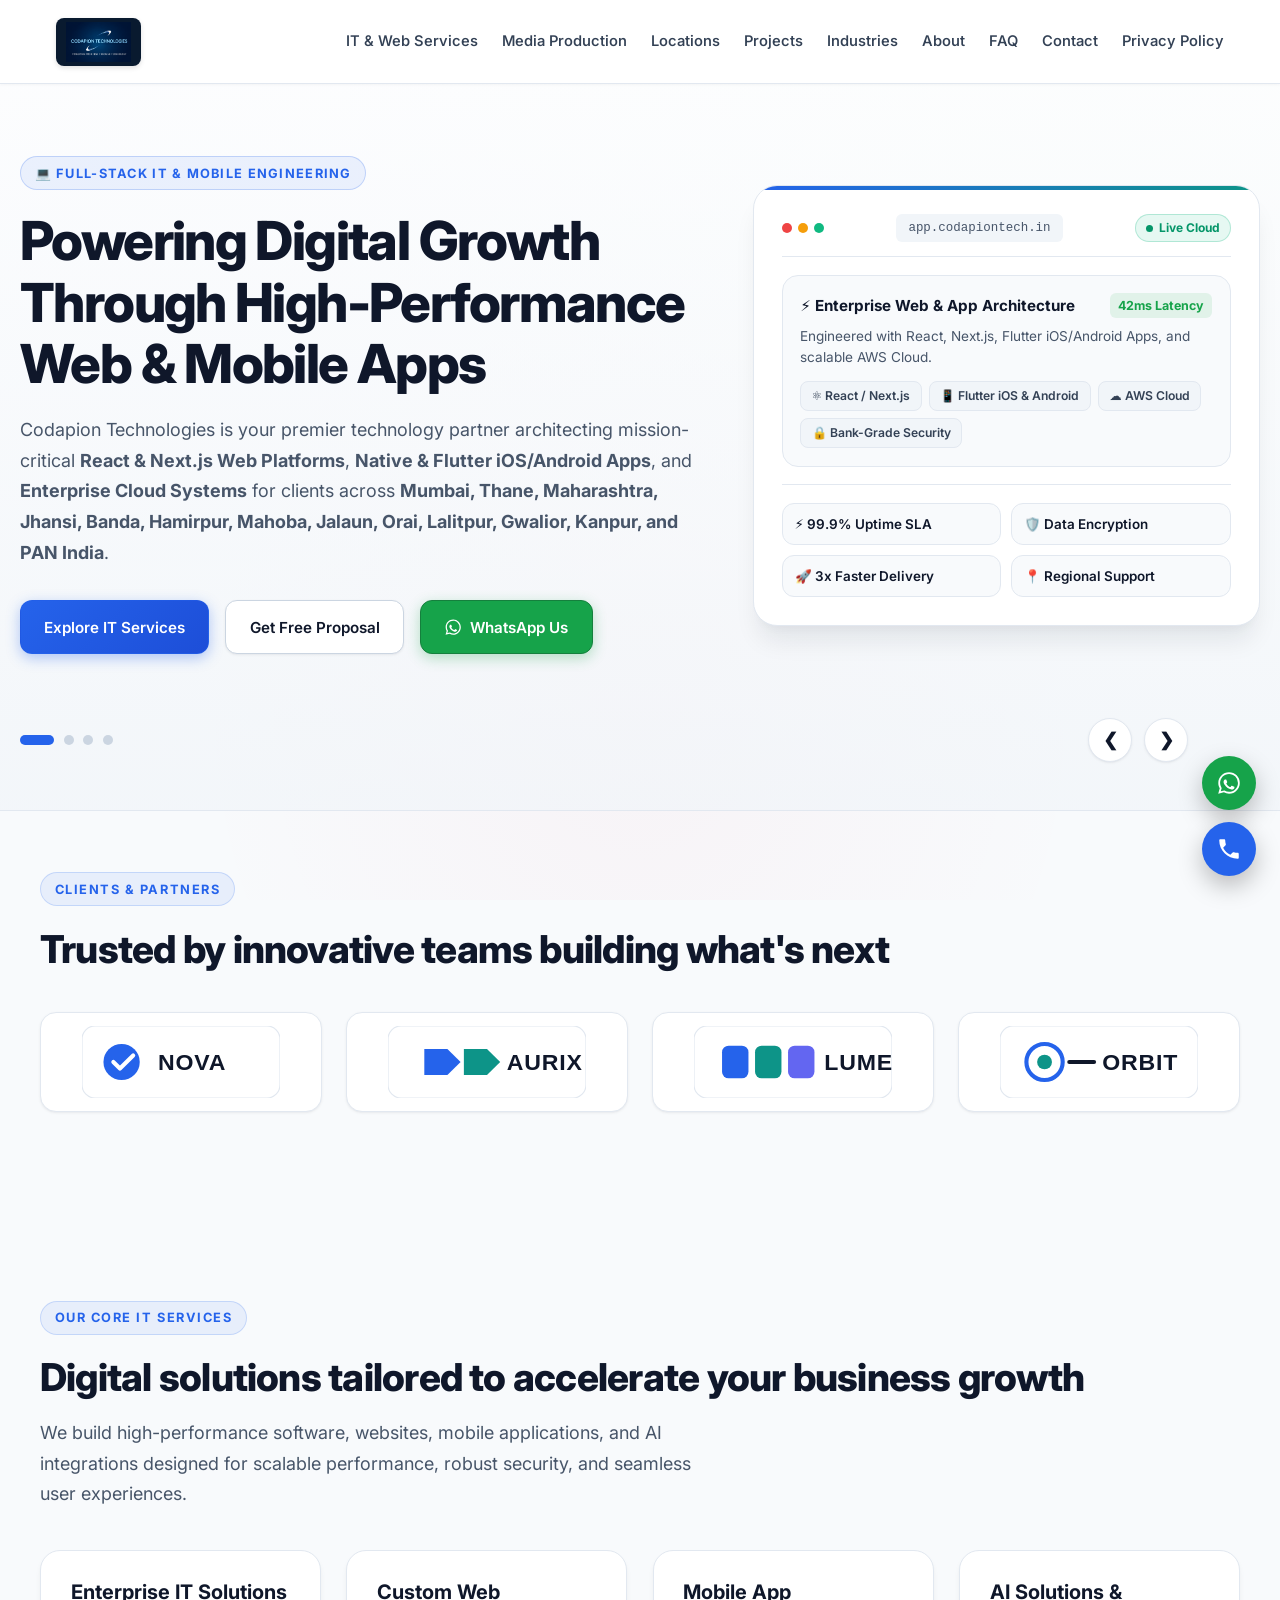
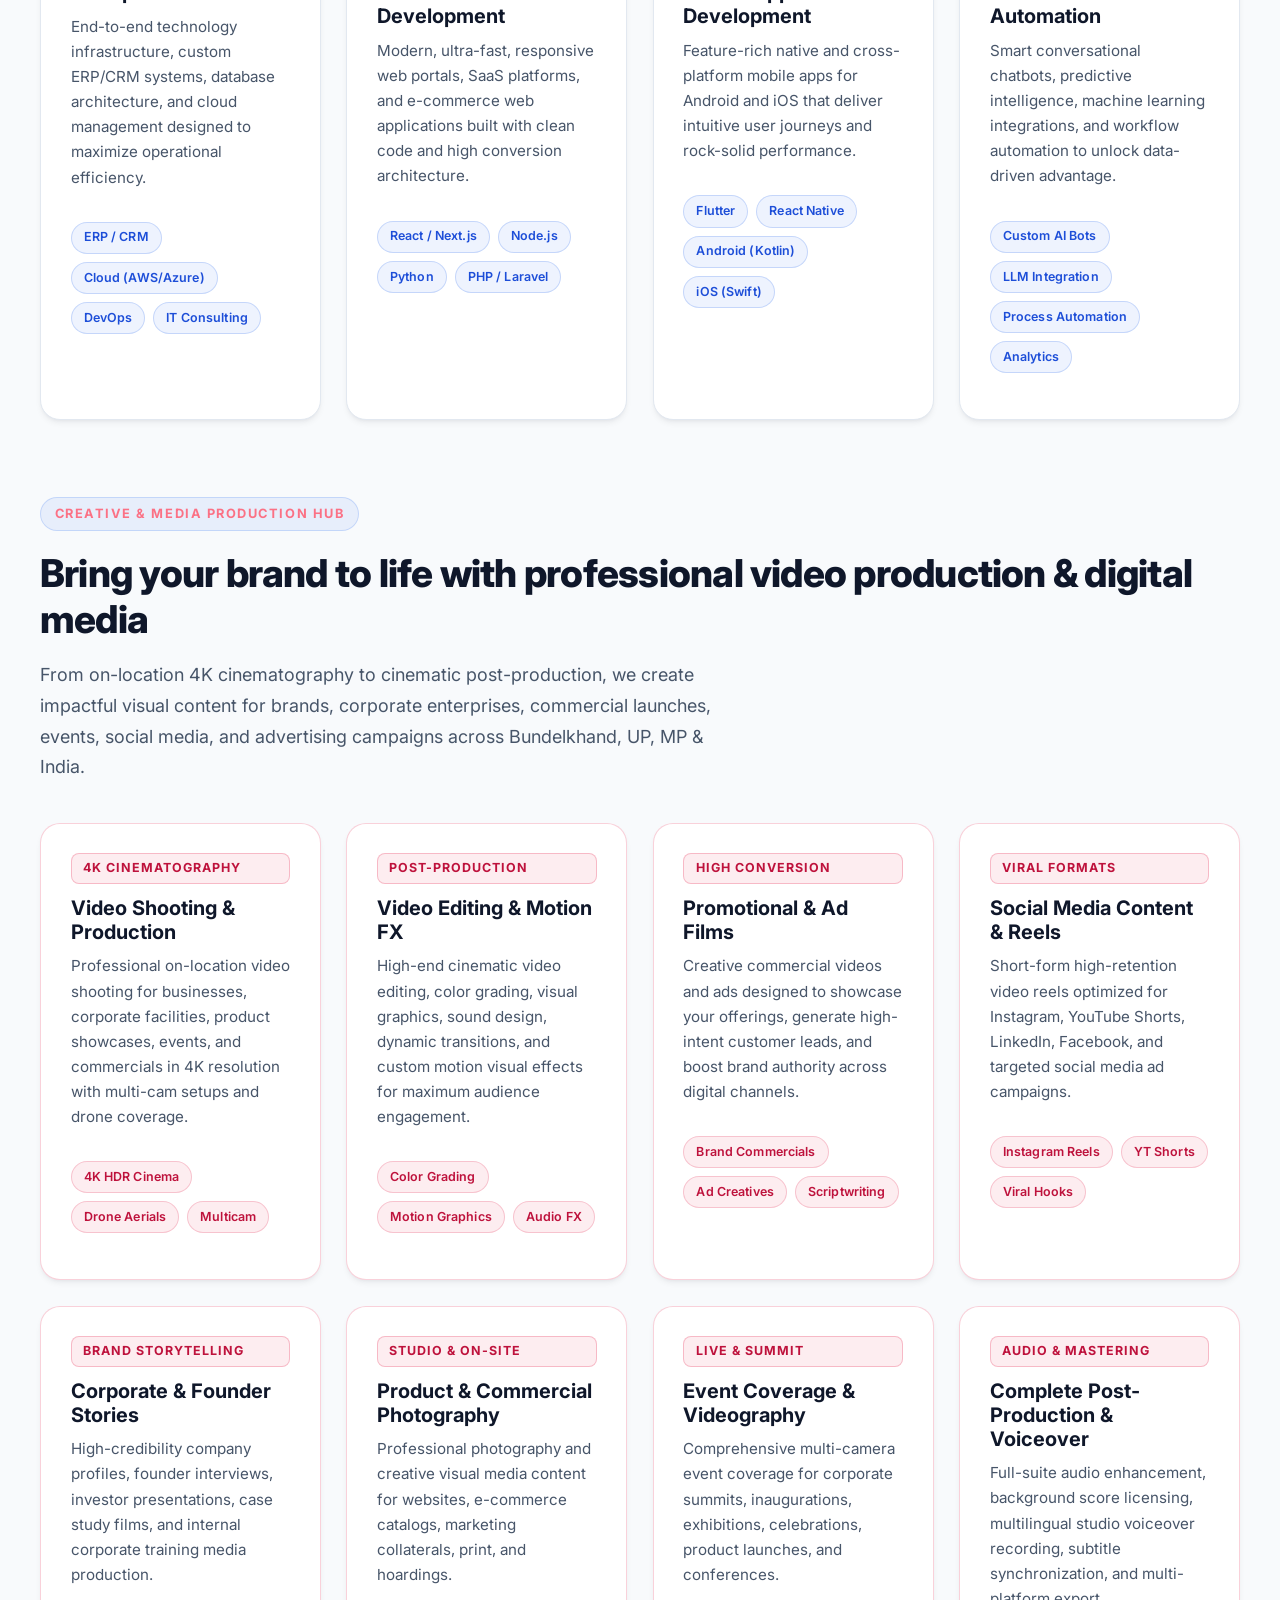
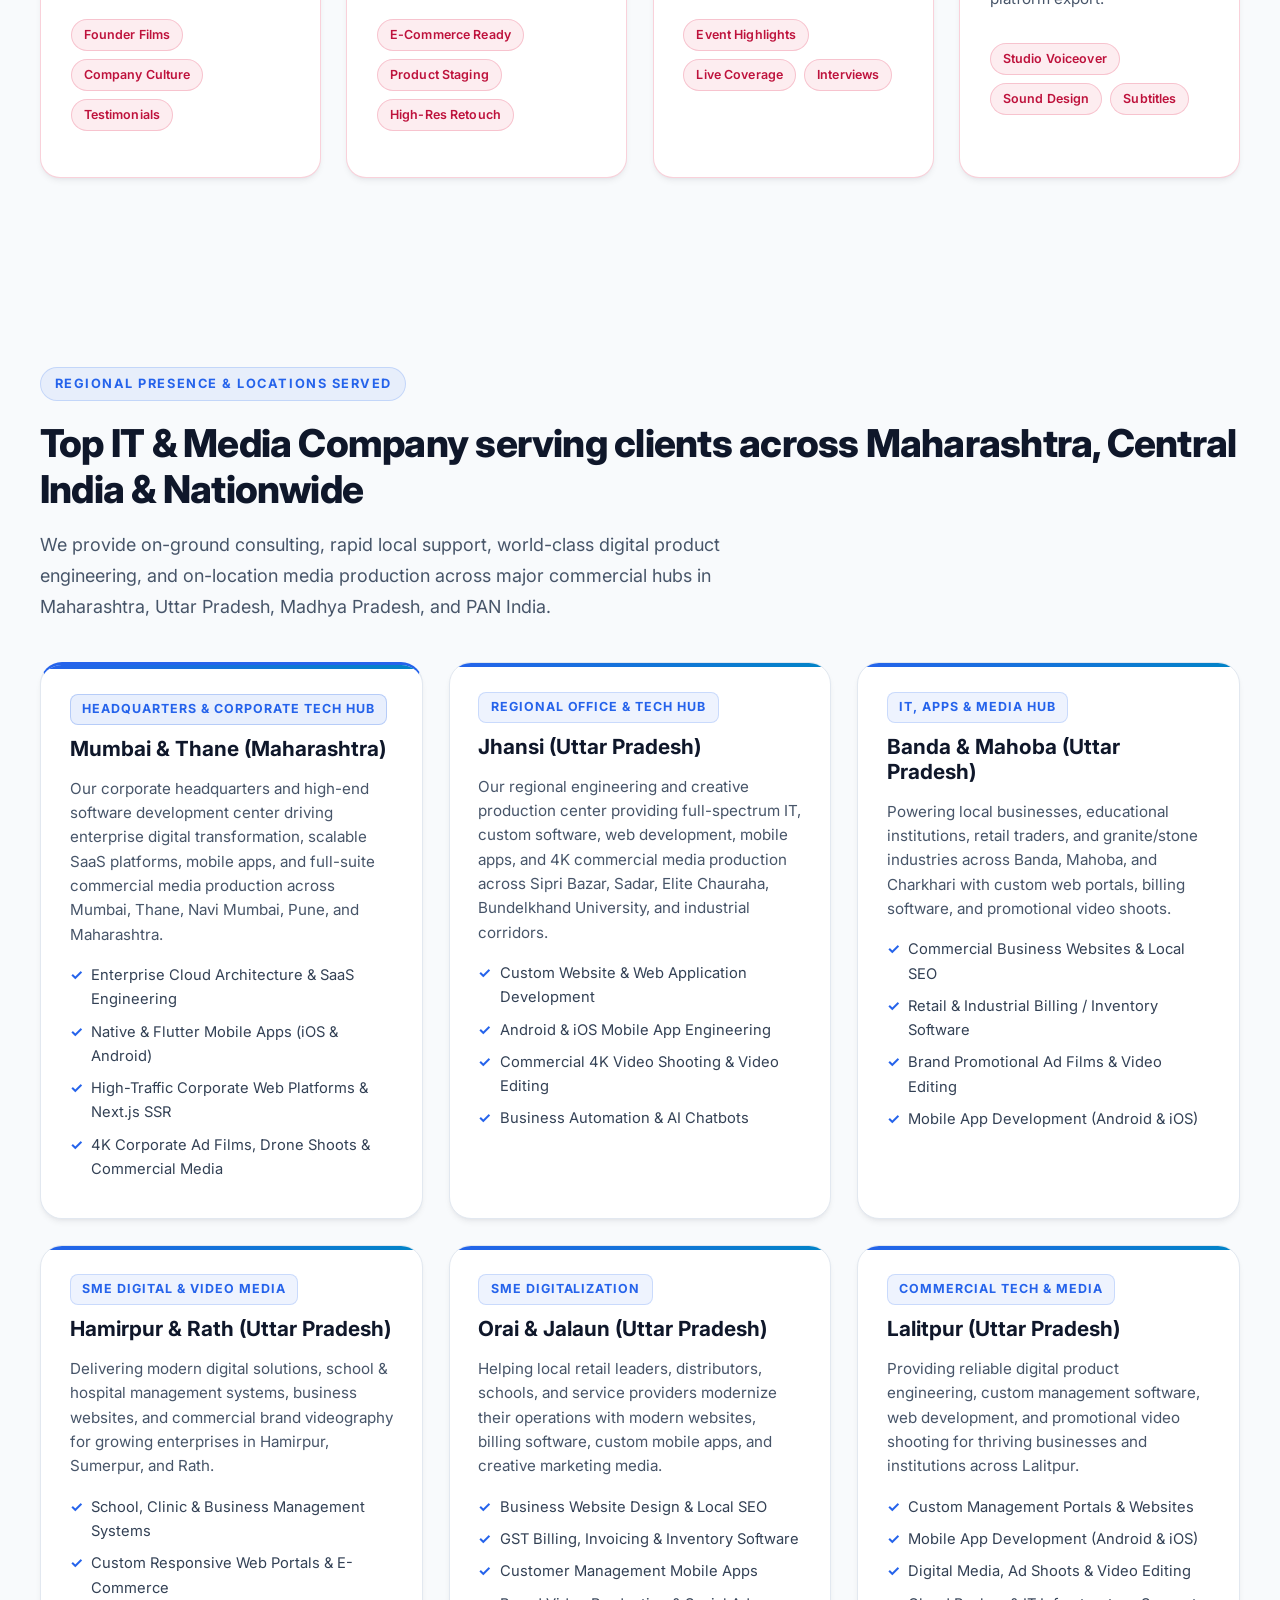
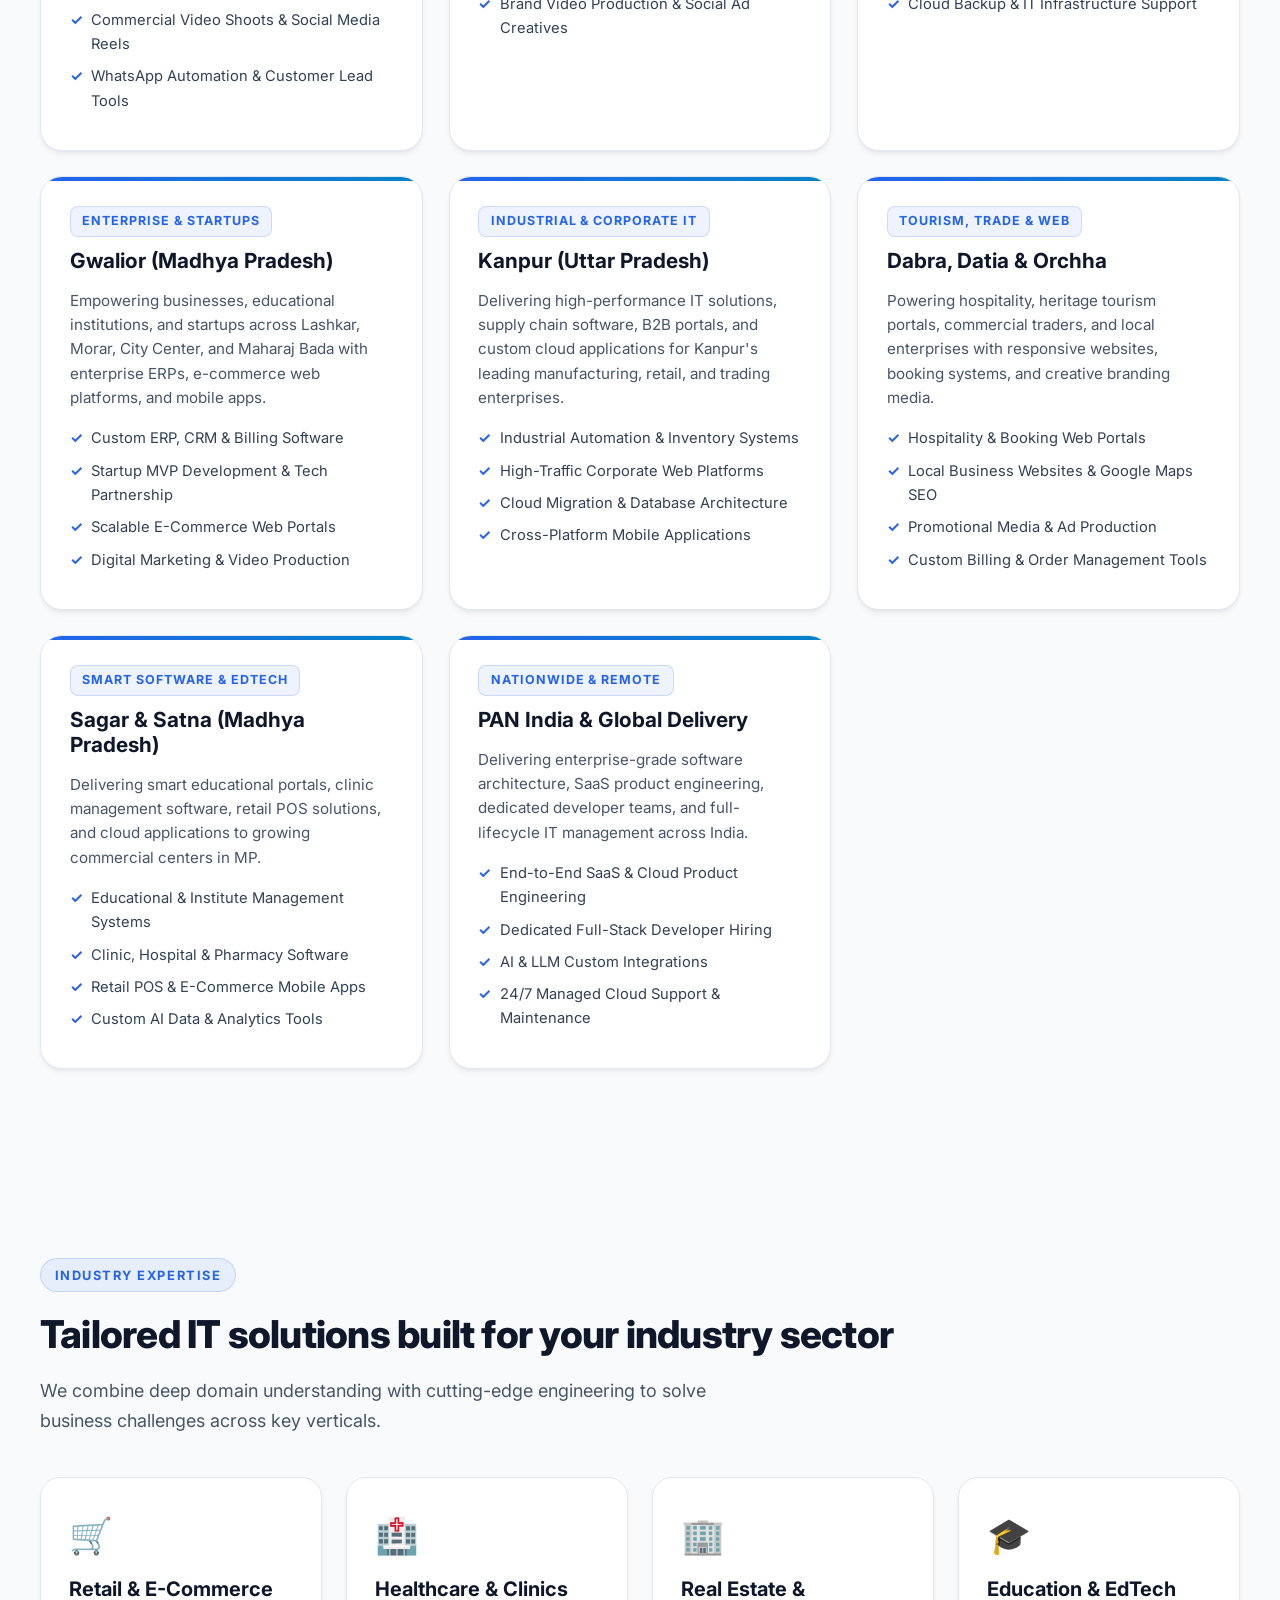
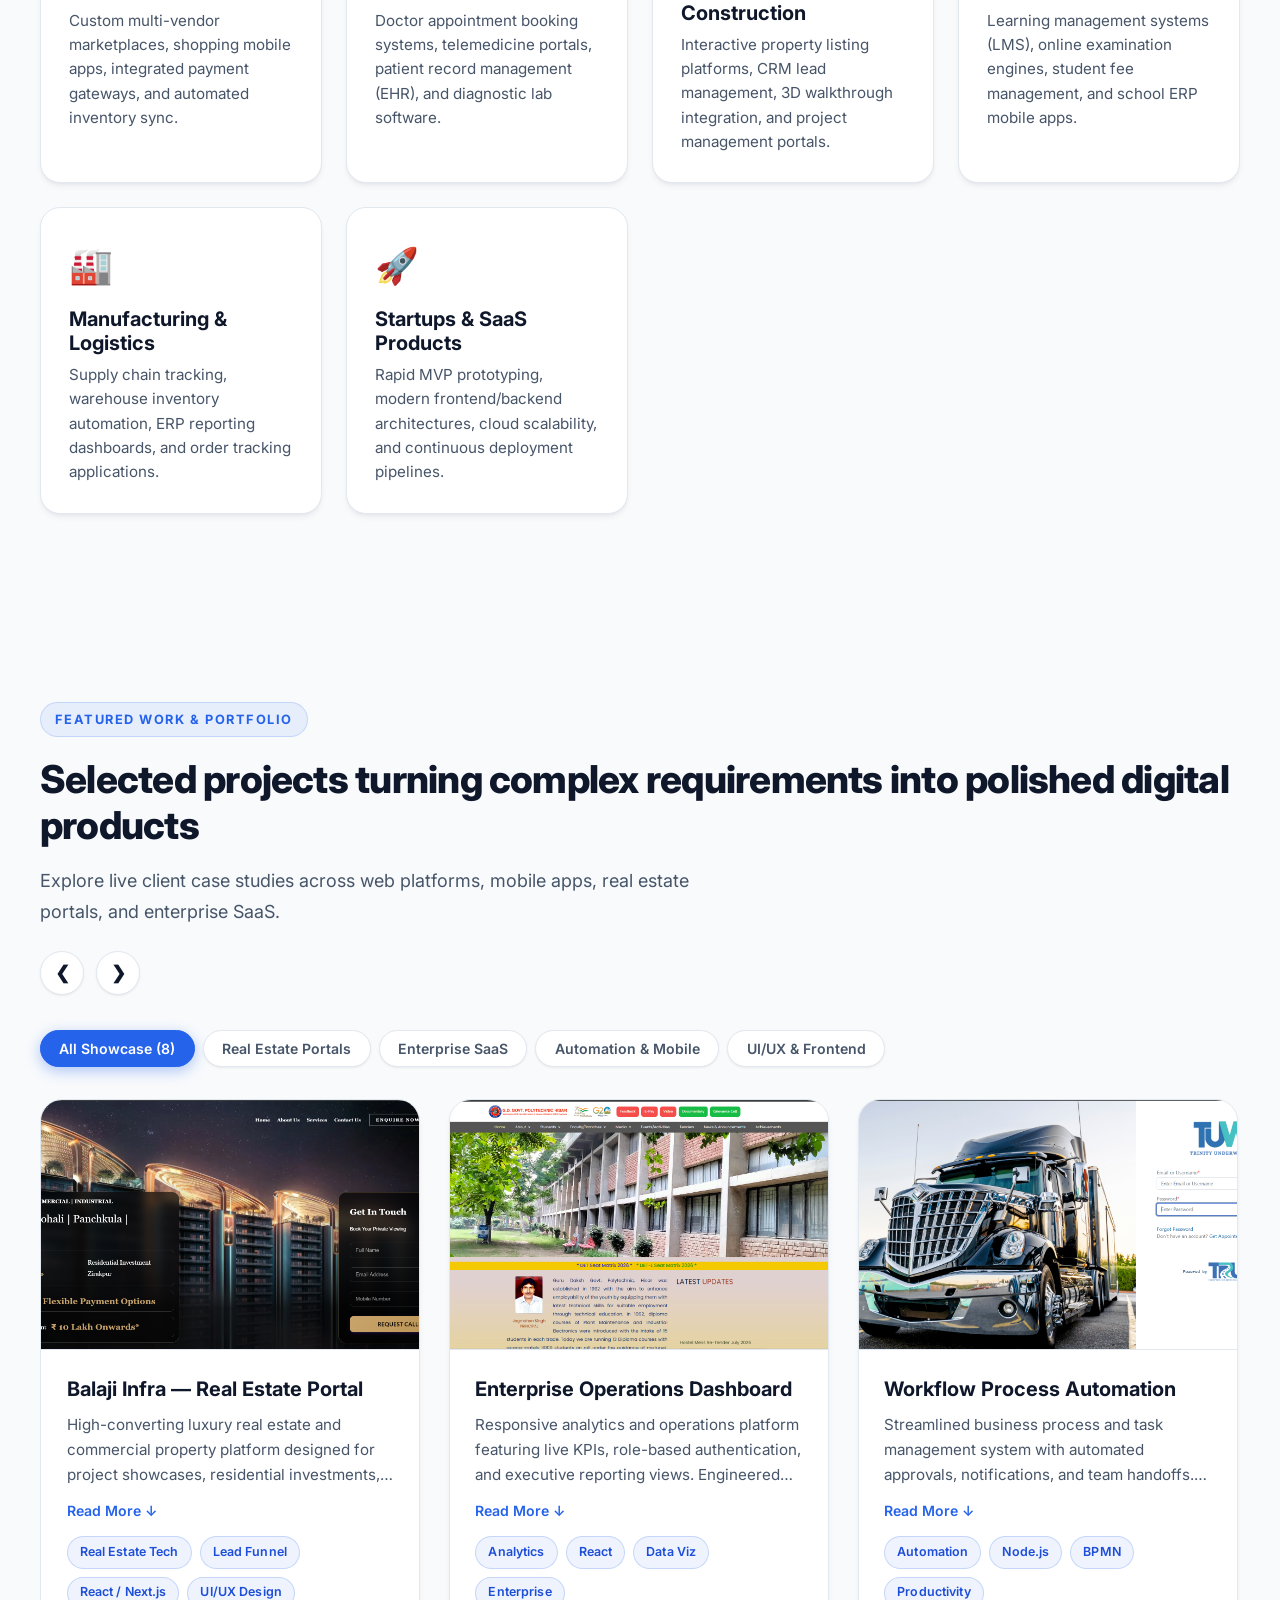
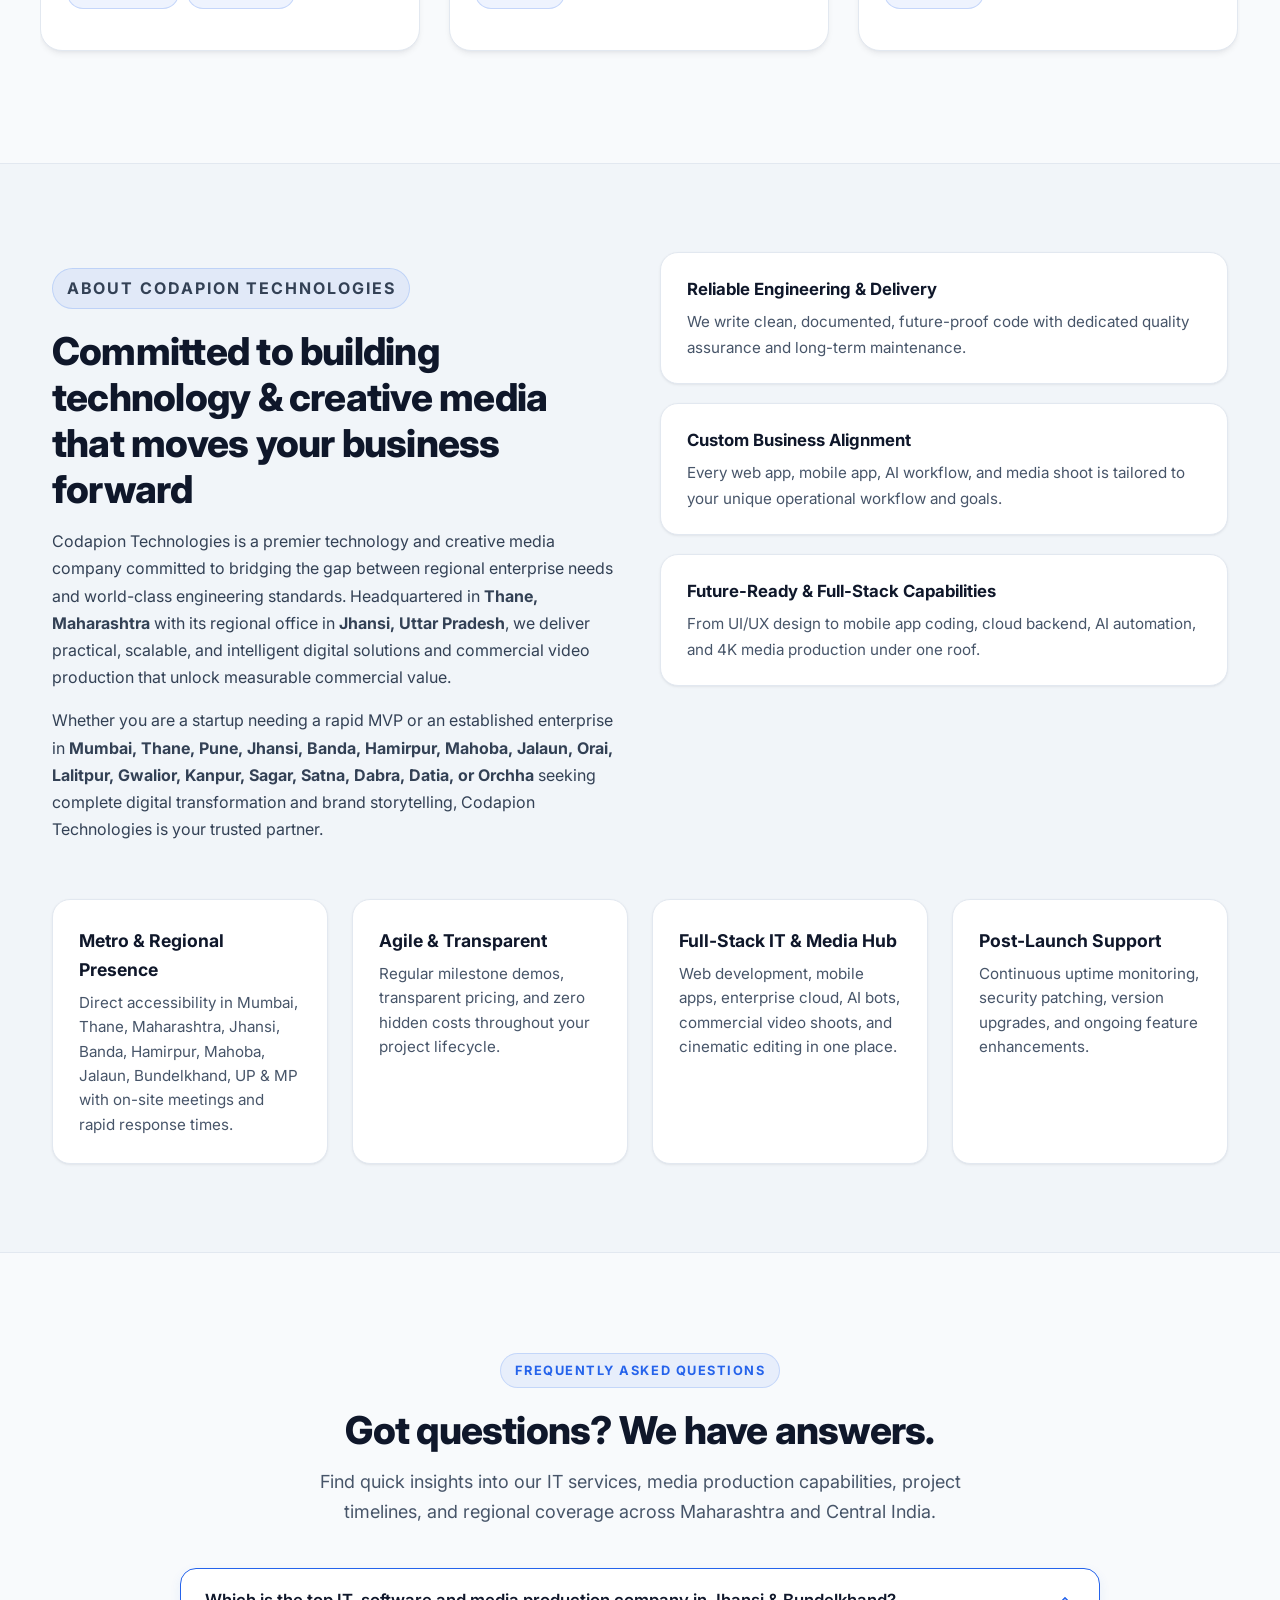
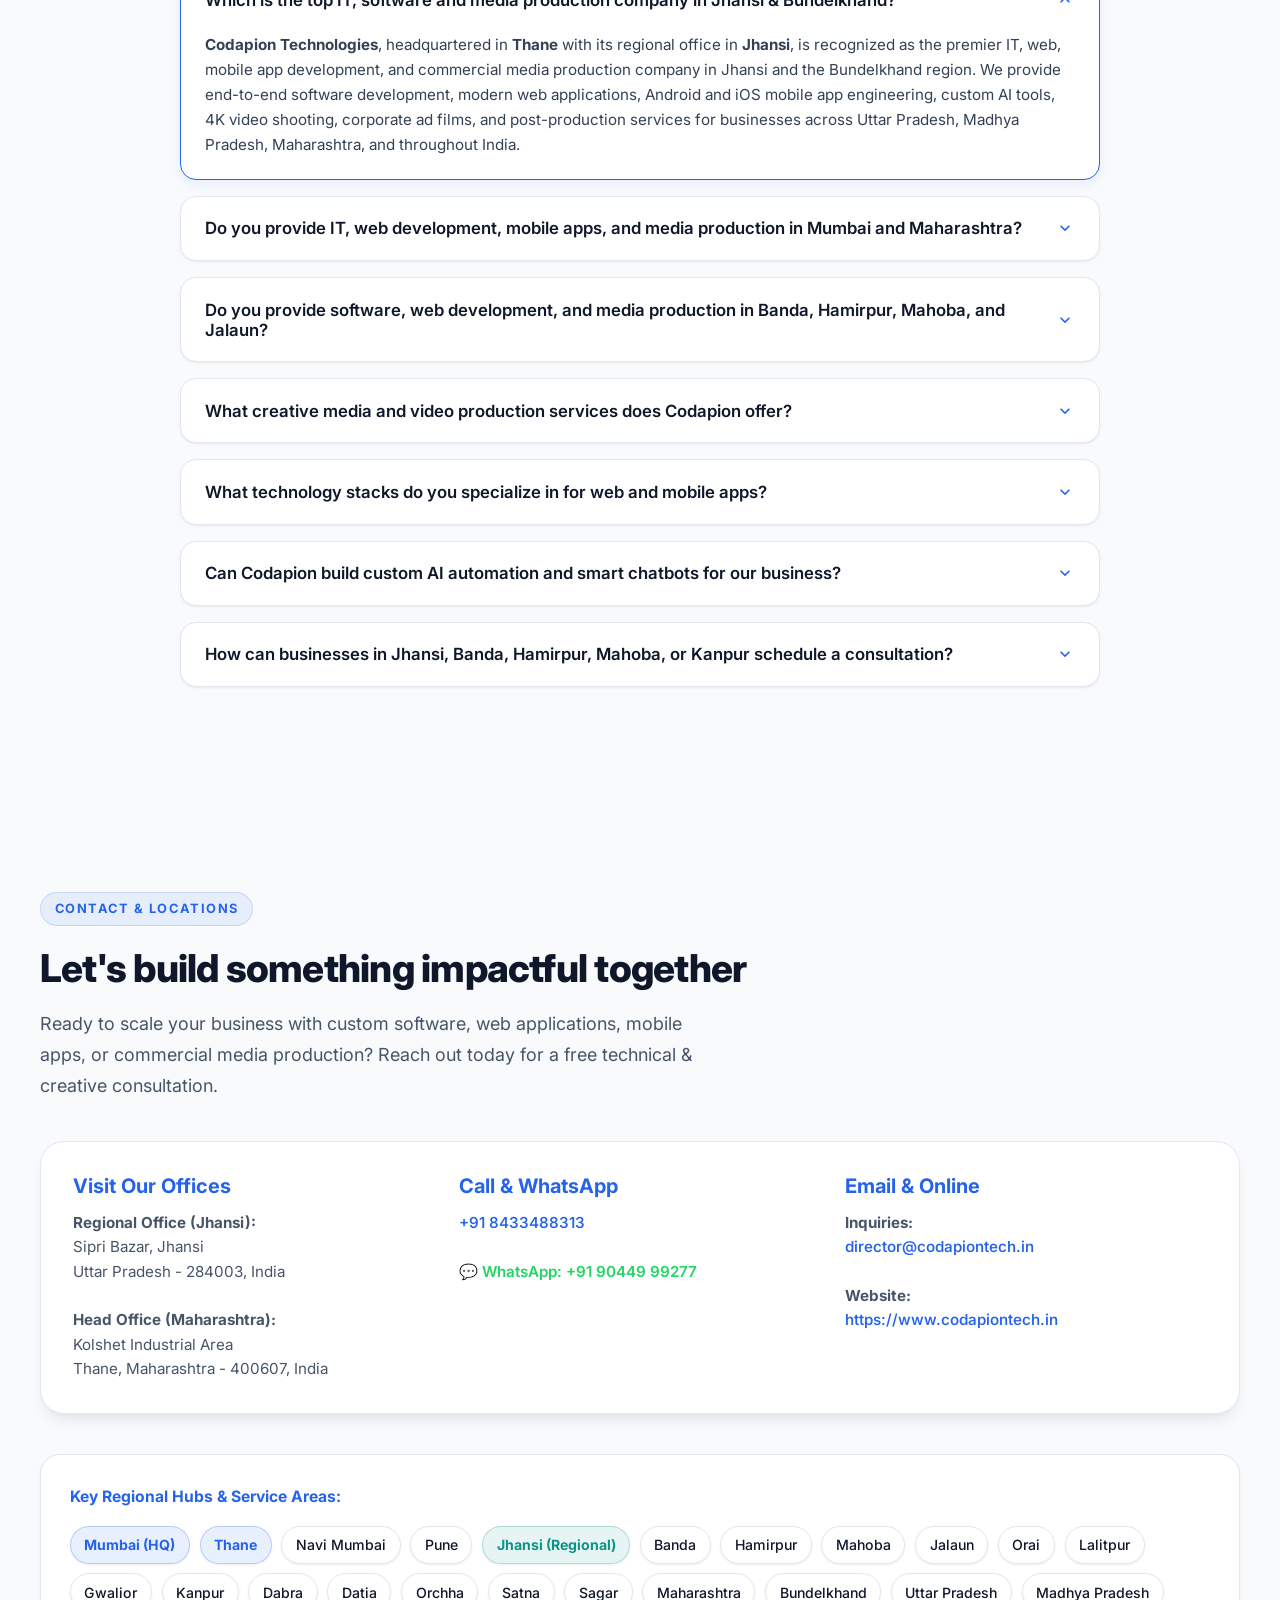
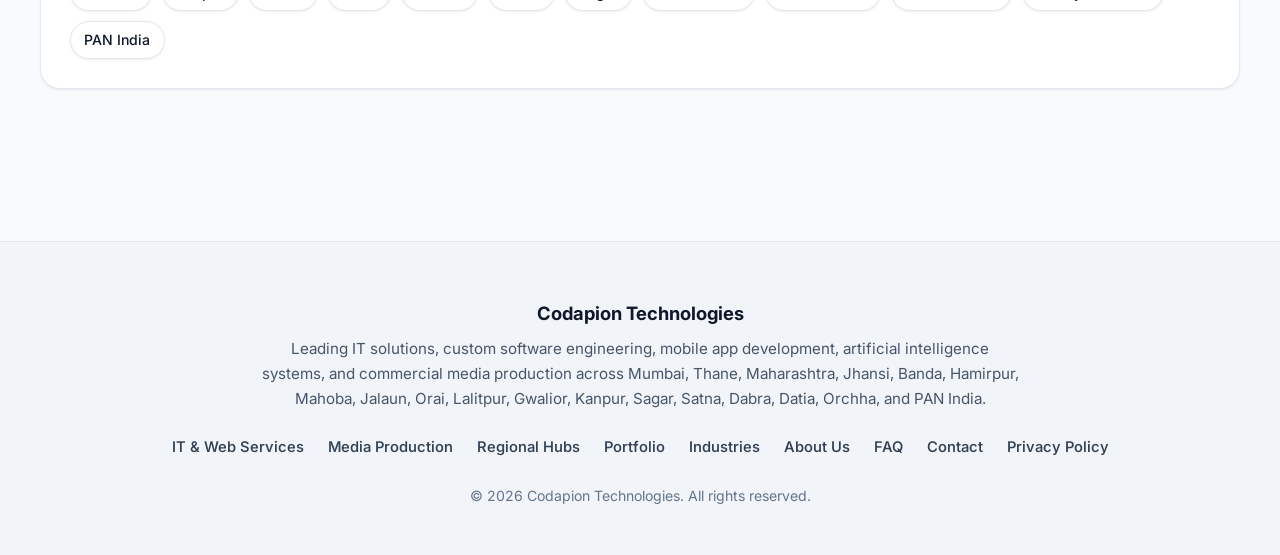
==== commit 6d5b65a0: "correction" ====
--- a/index.html
+++ b/index.html
@@ -4,29 +4,29 @@
 <head>
     <meta charset="UTF-8" />
     <meta name="viewport" content="width=device-width, initial-scale=1.0" />
-    <title>Top IT, Web, Mobile App & Media Production Company in Jhansi, Banda, Hamirpur, Mahoba, Jalaun & Central India | Codapion Technologies</title>
+    <title>Top IT, Web, Mobile App & Media Production Company in Mumbai, Thane, Jhansi & Central India | Codapion Technologies</title>
     <meta name="description"
-        content="Codapion Technologies is the premier IT, web development, mobile app & commercial media production company in Jhansi, Banda, Hamirpur, Mahoba, Jalaun, Orai, Lalitpur, Gwalior, Kanpur, Sagar, Satna & Central India. We deliver custom Web Apps, Mobile Apps, AI Solutions & 4K Video Production." />
+        content="Codapion Technologies is the premier IT, web development, mobile app & commercial media production company headquartered in Thane (Mumbai MMR) with regional office in Jhansi. We deliver custom Web Apps, Mobile Apps, AI Solutions & 4K Video Production across Maharashtra, Bundelkhand & PAN India." />
     <meta name="keywords"
-        content="Top IT company Jhansi, Best software development company Jhansi, Web development company Jhansi, Mobile app development Jhansi, Media production Jhansi, Video editing Jhansi, Ad films Jhansi, IT company Banda, Web development Banda, Mobile app Banda, Media services Banda, IT company Hamirpur, Web development Hamirpur, Video shoot Hamirpur, IT company Mahoba, Web design Mahoba, IT company Jalaun, Software company Orai, Web development Lalitpur, Software company Sagar, IT services Satna, Web design Dabra, Software company Datia, IT company Orchha, IT company in Gwalior, Software company Kanpur, Video production Central India, Codapion Technologies" />
+        content="IT company Mumbai, Web development company Mumbai, Mobile app development Mumbai, Software company Thane, IT company Thane, Media production Mumbai, Ad films Mumbai, Video production Thane, Top IT company Jhansi, Best software development company Jhansi, Web development company Jhansi, Mobile app development Jhansi, Media production Jhansi, Video editing Jhansi, Ad films Jhansi, IT company Banda, Web development Banda, Mobile app Banda, Media services Banda, IT company Hamirpur, Web development Hamirpur, Video shoot Hamirpur, IT company Mahoba, Web design Mahoba, IT company Jalaun, Software company Orai, Web development Lalitpur, Software company Sagar, IT services Satna, Web design Dabra, Software company Datia, IT company Orchha, IT company in Gwalior, Software company Kanpur, Video production Maharashtra, Video production Central India, Codapion Technologies" />
     <meta name="author" content="Codapion Technologies" />
     <meta name="robots" content="index, follow, max-snippet:-1, max-image-preview:large, max-video-preview:-1" />
     <link rel="canonical" href="https://www.codapiontech.in/" />
 
     <!-- Geo Meta Tags for Regional & Local SEO -->
-    <meta name="geo.region" content="IN-UP" />
-    <meta name="geo.placename" content="Jhansi, Uttar Pradesh, India" />
-    <meta name="geo.position" content="25.4484;78.5685" />
-    <meta name="ICBM" content="25.4484, 78.5685" />
+    <meta name="geo.region" content="IN-MH;IN-UP" />
+    <meta name="geo.placename" content="Thane, Maharashtra / Jhansi, Uttar Pradesh, India" />
+    <meta name="geo.position" content="19.2183;72.9781" />
+    <meta name="ICBM" content="19.2183, 72.9781" />
 
     <!-- Open Graph / Facebook Meta Tags -->
     <meta property="og:locale" content="en_IN" />
     <meta property="og:type" content="website" />
     <meta property="og:url" content="https://www.codapiontech.in/" />
     <meta property="og:site_name" content="Codapion Technologies" />
-    <meta property="og:title" content="Top IT, Web, Mobile App & Media Production Company | Jhansi • Banda • Hamirpur • Mahoba • Jalaun | Codapion Technologies" />
+    <meta property="og:title" content="Top IT, Web, Mobile App & Media Production Company | Mumbai • Thane • Jhansi • Bundelkhand | Codapion Technologies" />
     <meta property="og:description"
-        content="Premier IT & Creative Media company offering custom Web Development, Android/iOS Mobile Apps, AI Automation & 4K Commercial Media Production in Jhansi, Banda, Hamirpur, Mahoba, Jalaun, Orai, Lalitpur, Central India & PAN India." />
+        content="Premier IT & Creative Media company offering custom Web Development, Android/iOS Mobile Apps, AI Automation & 4K Commercial Media Production in Mumbai, Thane, Maharashtra, Jhansi, Banda, Hamirpur, Mahoba, Jalaun, Orai, Lalitpur, Central India & PAN India." />
     <meta property="og:image" content="https://www.codapiontech.in/logo.png" />
     <meta property="og:image:width" content="1200" />
     <meta property="og:image:height" content="630" />
@@ -35,9 +35,9 @@
     <!-- Twitter Card Meta Tags -->
     <meta name="twitter:card" content="summary_large_image" />
     <meta name="twitter:url" content="https://www.codapiontech.in/" />
-    <meta name="twitter:title" content="Top IT, Web, Mobile App & Media Production Company | Codapion Technologies" />
+    <meta name="twitter:title" content="Top IT, Web, Mobile App & Media Production Company | Mumbai, Thane & Jhansi | Codapion Technologies" />
     <meta name="twitter:description"
-        content="Empowering businesses with custom Web & Mobile Apps, AI Solutions, Cloud IT Services & 4K Commercial Media Production across Central India & Nationwide." />
+        content="Empowering businesses with custom Web & Mobile Apps, AI Solutions, Cloud IT Services & 4K Commercial Media Production across Mumbai, Maharashtra, Central India & Nationwide." />
     <meta name="twitter:image" content="https://www.codapiontech.in/logo.png" />
 
     <link rel="preconnect" href="https://fonts.googleapis.com" />
@@ -58,24 +58,28 @@
       "url": "https://www.codapiontech.in/",
       "logo": "https://www.codapiontech.in/logo.png",
       "image": "https://www.codapiontech.in/logo.png",
-      "description": "Codapion Technologies is a leading IT solutions, software development, and digital media production company providing web development, mobile app development, AI automation, enterprise software, and 4K commercial video production across Jhansi, Banda, Hamirpur, Mahoba, Jalaun, Orai, Lalitpur, Dabra, Satna, Sagar, Datia, Orchha, Gwalior, Kanpur, and PAN India.",
+      "description": "Codapion Technologies is a leading IT solutions, software development, and digital media production company headquartered in Thane (Maharashtra) with regional office in Jhansi (UP), providing web development, mobile app development, AI automation, enterprise software, and 4K commercial video production across Mumbai, Thane, Pune, Jhansi, Banda, Hamirpur, Mahoba, Jalaun, Orai, Lalitpur, Dabra, Satna, Sagar, Datia, Orchha, Gwalior, Kanpur, and PAN India.",
       "telephone": "+918433488313",
       "email": "director@codapiontech.in",
       "priceRange": "$$",
       "address": {
         "@type": "PostalAddress",
-        "streetAddress": "Sipri Bazar",
-        "addressLocality": "Jhansi",
-        "addressRegion": "Uttar Pradesh",
-        "postalCode": "284003",
+        "streetAddress": "Kolshet Industrial Area",
+        "addressLocality": "Thane",
+        "addressRegion": "Maharashtra",
+        "postalCode": "400607",
         "addressCountry": "IN"
       },
       "geo": {
         "@type": "GeoCoordinates",
-        "latitude": 25.4484,
-        "longitude": 78.5685
+        "latitude": 19.2183,
+        "longitude": 72.9781
       },
       "areaServed": [
+        { "@type": "City", "name": "Mumbai" },
+        { "@type": "City", "name": "Thane" },
+        { "@type": "City", "name": "Navi Mumbai" },
+        { "@type": "City", "name": "Pune" },
         { "@type": "City", "name": "Jhansi" },
         { "@type": "City", "name": "Banda" },
         { "@type": "City", "name": "Hamirpur" },
@@ -90,10 +94,10 @@
         { "@type": "City", "name": "Sagar" },
         { "@type": "City", "name": "Datia" },
         { "@type": "City", "name": "Orchha" },
+        { "@type": "AdministrativeArea", "name": "Maharashtra" },
         { "@type": "AdministrativeArea", "name": "Bundelkhand" },
         { "@type": "AdministrativeArea", "name": "Uttar Pradesh" },
         { "@type": "AdministrativeArea", "name": "Madhya Pradesh" },
-        { "@type": "AdministrativeArea", "name": "Maharashtra" },
         { "@type": "Country", "name": "India" }
       ],
       "openingHoursSpecification": {
@@ -169,7 +173,7 @@
           "name": "Which is the top IT, software and media production company in Jhansi and Bundelkhand?",
           "acceptedAnswer": {
             "@type": "Answer",
-            "text": "Codapion Technologies is recognized as the top IT and media production company in Jhansi and the Bundelkhand region. We specialize in custom web application development, mobile app development (Android & iOS), artificial intelligence solutions, enterprise ERP/CRM software, and creative 4K commercial video production."
+            "text": "Codapion Technologies, headquartered in Thane with its regional office in Jhansi, is recognized as the top IT, software, and media production company in Jhansi and the Bundelkhand region. We specialize in custom web application development, mobile app development (Android & iOS), artificial intelligence solutions, enterprise ERP/CRM software, and creative 4K commercial video production."
           }
         },
         {
@@ -299,7 +303,7 @@
                         <span class="hero-slide-badge badge-it">💻 Full-Stack IT & Mobile Engineering</span>
                         <h1>Powering Digital Growth Through High-Performance Web & Mobile Apps</h1>
                         <p class="lead">
-                            Codapion Technologies is your premier technology partner architecting mission-critical <strong>React & Next.js Web Platforms</strong>, <strong>Native & Flutter iOS/Android Apps</strong>, and <strong>Enterprise Cloud Systems</strong> for clients across <strong>Jhansi, Banda, Hamirpur, Mahoba, Jalaun, Orai, Lalitpur, Gwalior, Kanpur, and PAN India</strong>.
+                            Codapion Technologies is your premier technology partner architecting mission-critical <strong>React & Next.js Web Platforms</strong>, <strong>Native & Flutter iOS/Android Apps</strong>, and <strong>Enterprise Cloud Systems</strong> for clients across <strong>Mumbai, Thane, Maharashtra, Jhansi, Banda, Hamirpur, Mahoba, Jalaun, Orai, Lalitpur, Gwalior, Kanpur, and PAN India</strong>.
                         </p>
                         <div class="hero-actions">
                             <a href="#services" class="btn btn-primary">Explore IT Services</a>
@@ -351,7 +355,7 @@
                         <span class="hero-slide-badge badge-media">🎬 Commercial Media & 4K Video Production</span>
                         <h1>Captivate Audiences with 4K Commercials, Drone Shoots & Viral Social Reels</h1>
                         <p class="lead">
-                            Transform your brand storytelling with cinema-grade visual productions. We provide <strong>4K Commercial Video Shoots</strong>, <strong>Corporate Brand Documentaries</strong>, <strong>Drone Cinematography</strong>, and <strong>High-Retention Instagram Reels</strong> across Bundelkhand, UP, MP, and India.
+                            Transform your brand storytelling with cinema-grade visual productions. We provide <strong>4K Commercial Video Shoots</strong>, <strong>Corporate Brand Documentaries</strong>, <strong>Drone Cinematography</strong>, and <strong>High-Retention Instagram Reels</strong> across <strong>Mumbai, Maharashtra, Bundelkhand, UP, MP, and PAN India</strong>.
                         </p>
                         <div class="hero-actions">
                             <a href="#media" class="btn btn-primary" style="background: linear-gradient(135deg, #e11d48 0%, #be123c 100%); border-color: #e11d48;">Explore Media Services 🎬</a>
@@ -676,13 +680,26 @@
         <section id="hubs" class="section container">
             <div class="section-heading">
                 <p class="eyebrow">Regional Presence & Locations Served</p>
-                <h2>Top IT & Media Company serving clients across Central India & Nationwide</h2>
-                <p class="lead">We provide on-ground consulting, rapid local support, world-class digital product engineering, and on-location media production across major commercial hubs in Uttar Pradesh, Madhya Pradesh, and across India.</p>
+                <h2>Top IT & Media Company serving clients across Maharashtra, Central India & Nationwide</h2>
+                <p class="lead">We provide on-ground consulting, rapid local support, world-class digital product engineering, and on-location media production across major commercial hubs in Maharashtra, Uttar Pradesh, Madhya Pradesh, and PAN India.</p>
             </div>
             <div class="hub-grid">
+                <!-- Mumbai & Thane (Maharashtra) -->
+                <article class="hub-card" style="border-top: 3px solid var(--accent);">
+                    <span class="hub-badge" style="background: rgba(37, 99, 235, 0.1); color: var(--accent); border-color: rgba(37, 99, 235, 0.25);">Headquarters & Corporate Tech Hub</span>
+                    <h3>Mumbai & Thane (Maharashtra)</h3>
+                    <p>Our corporate headquarters and high-end software development center driving enterprise digital transformation, scalable SaaS platforms, mobile apps, and full-suite commercial media production across Mumbai, Thane, Navi Mumbai, Pune, and Maharashtra.</p>
+                    <ul class="hub-features">
+                        <li>Enterprise Cloud Architecture & SaaS Engineering</li>
+                        <li>Native & Flutter Mobile Apps (iOS & Android)</li>
+                        <li>High-Traffic Corporate Web Platforms & Next.js SSR</li>
+                        <li>4K Corporate Ad Films, Drone Shoots & Commercial Media</li>
+                    </ul>
+                </article>
+
                 <!-- Jhansi -->
                 <article class="hub-card">
-                    <span class="hub-badge">Regional Tech & Media HQ</span>
+                    <span class="hub-badge">Regional Office & Tech Hub</span>
                     <h3>Jhansi (Uttar Pradesh)</h3>
                     <p>Our regional engineering and creative production center providing full-spectrum IT, custom software, web development, mobile apps, and 4K commercial media production across Sipri Bazar, Sadar, Elite Chauraha, Bundelkhand University, and industrial corridors.</p>
                     <ul class="hub-features">
@@ -1022,10 +1039,10 @@
                     <p class="eyebrow">About Codapion Technologies</p>
                     <h2>Committed to building technology & creative media that moves your business forward</h2>
                     <p>
-                        Codapion Technologies is a premier technology and creative media company committed to bridging the gap between regional enterprise needs and world-class engineering standards. Operating from <strong>Jhansi, Uttar Pradesh</strong> and <strong>Thane, Maharashtra</strong>, we deliver practical, scalable, and intelligent digital solutions and commercial video production that unlock measurable commercial value.
+                        Codapion Technologies is a premier technology and creative media company committed to bridging the gap between regional enterprise needs and world-class engineering standards. Headquartered in <strong>Thane, Maharashtra</strong> with its regional office in <strong>Jhansi, Uttar Pradesh</strong>, we deliver practical, scalable, and intelligent digital solutions and commercial video production that unlock measurable commercial value.
                     </p>
                     <p>
-                        Whether you are a startup needing a rapid MVP or an established business in <strong>Jhansi, Banda, Hamirpur, Mahoba, Jalaun, Orai, Lalitpur, Gwalior, Kanpur, Sagar, Satna, Dabra, Datia, or Orchha</strong> seeking complete digital transformation and brand storytelling, Codapion Technologies is your trusted partner.
+                        Whether you are a startup needing a rapid MVP or an established enterprise in <strong>Mumbai, Thane, Pune, Jhansi, Banda, Hamirpur, Mahoba, Jalaun, Orai, Lalitpur, Gwalior, Kanpur, Sagar, Satna, Dabra, Datia, or Orchha</strong> seeking complete digital transformation and brand storytelling, Codapion Technologies is your trusted partner.
                     </p>
                 </div>
                 <div class="about-points">
@@ -1048,8 +1065,8 @@
             <div class="container">
                 <div class="why-grid">
                     <div class="why-card">
-                        <strong>Local Regional Presence</strong>
-                        <p>Direct accessibility in Jhansi, Banda, Hamirpur, Mahoba, Jalaun, Bundelkhand, UP & MP with local on-site meetings and rapid response times.</p>
+                        <strong>Metro & Regional Presence</strong>
+                        <p>Direct accessibility in Mumbai, Thane, Maharashtra, Jhansi, Banda, Hamirpur, Mahoba, Jalaun, Bundelkhand, UP & MP with on-site meetings and rapid response times.</p>
                     </div>
                     <div class="why-card">
                         <strong>Agile & Transparent</strong>
@@ -1072,7 +1089,7 @@
             <div class="section-heading" style="text-align: center;">
                 <p class="eyebrow">Frequently Asked Questions</p>
                 <h2>Got questions? We have answers.</h2>
-                <p class="lead" style="margin: 0 auto 2rem;">Find quick insights into our IT services, media production capabilities, project timelines, and regional coverage across Central India.</p>
+                <p class="lead" style="margin: 0 auto 2rem;">Find quick insights into our IT services, media production capabilities, project timelines, and regional coverage across Maharashtra and Central India.</p>
             </div>
             <div class="faq-wrapper">
                 <div class="faq-item active">
@@ -1083,7 +1100,19 @@
                         </svg>
                     </button>
                     <div class="faq-answer">
-                        <p><strong>Codapion Technologies</strong> is recognized as the premier IT, web, mobile app development, and commercial media production company in Jhansi and the Bundelkhand region. We provide end-to-end software development, modern web applications, Android and iOS mobile app engineering, custom AI tools, 4K video shooting, corporate ad films, and post-production services for businesses across Uttar Pradesh, Madhya Pradesh, and throughout India.</p>
+                        <p><strong>Codapion Technologies</strong>, headquartered in <strong>Thane</strong> with its regional office in <strong>Jhansi</strong>, is recognized as the premier IT, web, mobile app development, and commercial media production company in Jhansi and the Bundelkhand region. We provide end-to-end software development, modern web applications, Android and iOS mobile app engineering, custom AI tools, 4K video shooting, corporate ad films, and post-production services for businesses across Uttar Pradesh, Madhya Pradesh, Maharashtra, and throughout India.</p>
+                    </div>
+                </div>
+
+                <div class="faq-item">
+                    <button class="faq-question" type="button" aria-expanded="false">
+                        <span>Do you provide IT, web development, mobile apps, and media production in Mumbai and Maharashtra?</span>
+                        <svg class="faq-icon-arrow" viewBox="0 0 24 24">
+                            <path d="M7.41 8.59L12 13.17l4.59-4.58L18 10l-6 6-6-6 1.41-1.41z"/>
+                        </svg>
+                    </button>
+                    <div class="faq-answer">
+                        <p>Yes, absolutely! With our corporate headquarters in <strong>Thane (Mumbai Metropolitan Region)</strong>, Codapion Technologies delivers end-to-end software engineering, high-performance React/Next.js web platforms, iOS/Android mobile apps, enterprise cloud infrastructure, AI automation, and cinema-grade 4K corporate video shoots for startups, enterprises, and commercial brands across <strong>Mumbai, Thane, Navi Mumbai, Pune, and throughout Maharashtra</strong>.</p>
                     </div>
                 </div>
 
@@ -1193,7 +1222,11 @@
             <div style="margin-top: 2.5rem; padding: 1.8rem; background: #ffffff; border-radius: 20px; border: 1px solid var(--border); box-shadow: var(--shadow-sm);">
                 <strong style="color: var(--accent); font-size: 0.98rem; display: block; margin-bottom: 0.5rem;">Key Regional Hubs & Service Areas:</strong>
                 <div class="city-chips">
-                    <a href="#hubs" class="city-chip">Jhansi</a>
+                    <a href="#hubs" class="city-chip" style="background: rgba(37, 99, 235, 0.1); color: var(--accent); font-weight: 700; border-color: rgba(37, 99, 235, 0.25);">Mumbai (HQ)</a>
+                    <a href="#hubs" class="city-chip" style="background: rgba(37, 99, 235, 0.1); color: var(--accent); font-weight: 700; border-color: rgba(37, 99, 235, 0.25);">Thane</a>
+                    <a href="#hubs" class="city-chip">Navi Mumbai</a>
+                    <a href="#hubs" class="city-chip">Pune</a>
+                    <a href="#hubs" class="city-chip" style="background: rgba(13, 148, 136, 0.1); color: #0d9488; font-weight: 700; border-color: rgba(13, 148, 136, 0.25);">Jhansi (Regional)</a>
                     <a href="#hubs" class="city-chip">Banda</a>
                     <a href="#hubs" class="city-chip">Hamirpur</a>
                     <a href="#hubs" class="city-chip">Mahoba</a>
@@ -1207,6 +1240,7 @@
                     <a href="#hubs" class="city-chip">Orchha</a>
                     <a href="#hubs" class="city-chip">Satna</a>
                     <a href="#hubs" class="city-chip">Sagar</a>
+                    <a href="#hubs" class="city-chip">Maharashtra</a>
                     <a href="#hubs" class="city-chip">Bundelkhand</a>
                     <a href="#hubs" class="city-chip">Uttar Pradesh</a>
                     <a href="#hubs" class="city-chip">Madhya Pradesh</a>
@@ -1237,7 +1271,7 @@
             <div style="margin-bottom: 1.5rem;">
                 <p style="font-weight: 700; color: var(--text-heading); font-size: 1.15rem; margin-bottom: 0.5rem;">Codapion Technologies</p>
                 <p style="font-size: 0.95rem; color: var(--muted); max-width: 760px; margin: 0 auto; line-height: 1.65;">
-                    Leading IT solutions, custom software engineering, mobile app development, artificial intelligence systems, and commercial media production across Jhansi, Banda, Hamirpur, Mahoba, Jalaun, Orai, Lalitpur, Gwalior, Kanpur, Sagar, Satna, Dabra, Datia, Orchha, and India.
+                    Leading IT solutions, custom software engineering, mobile app development, artificial intelligence systems, and commercial media production across Mumbai, Thane, Maharashtra, Jhansi, Banda, Hamirpur, Mahoba, Jalaun, Orai, Lalitpur, Gwalior, Kanpur, Sagar, Satna, Dabra, Datia, Orchha, and PAN India.
                 </p>
             </div>
             <div style="display: flex; justify-content: center; gap: 1.5rem; flex-wrap: wrap; margin-bottom: 1.5rem; font-size: 0.92rem;">
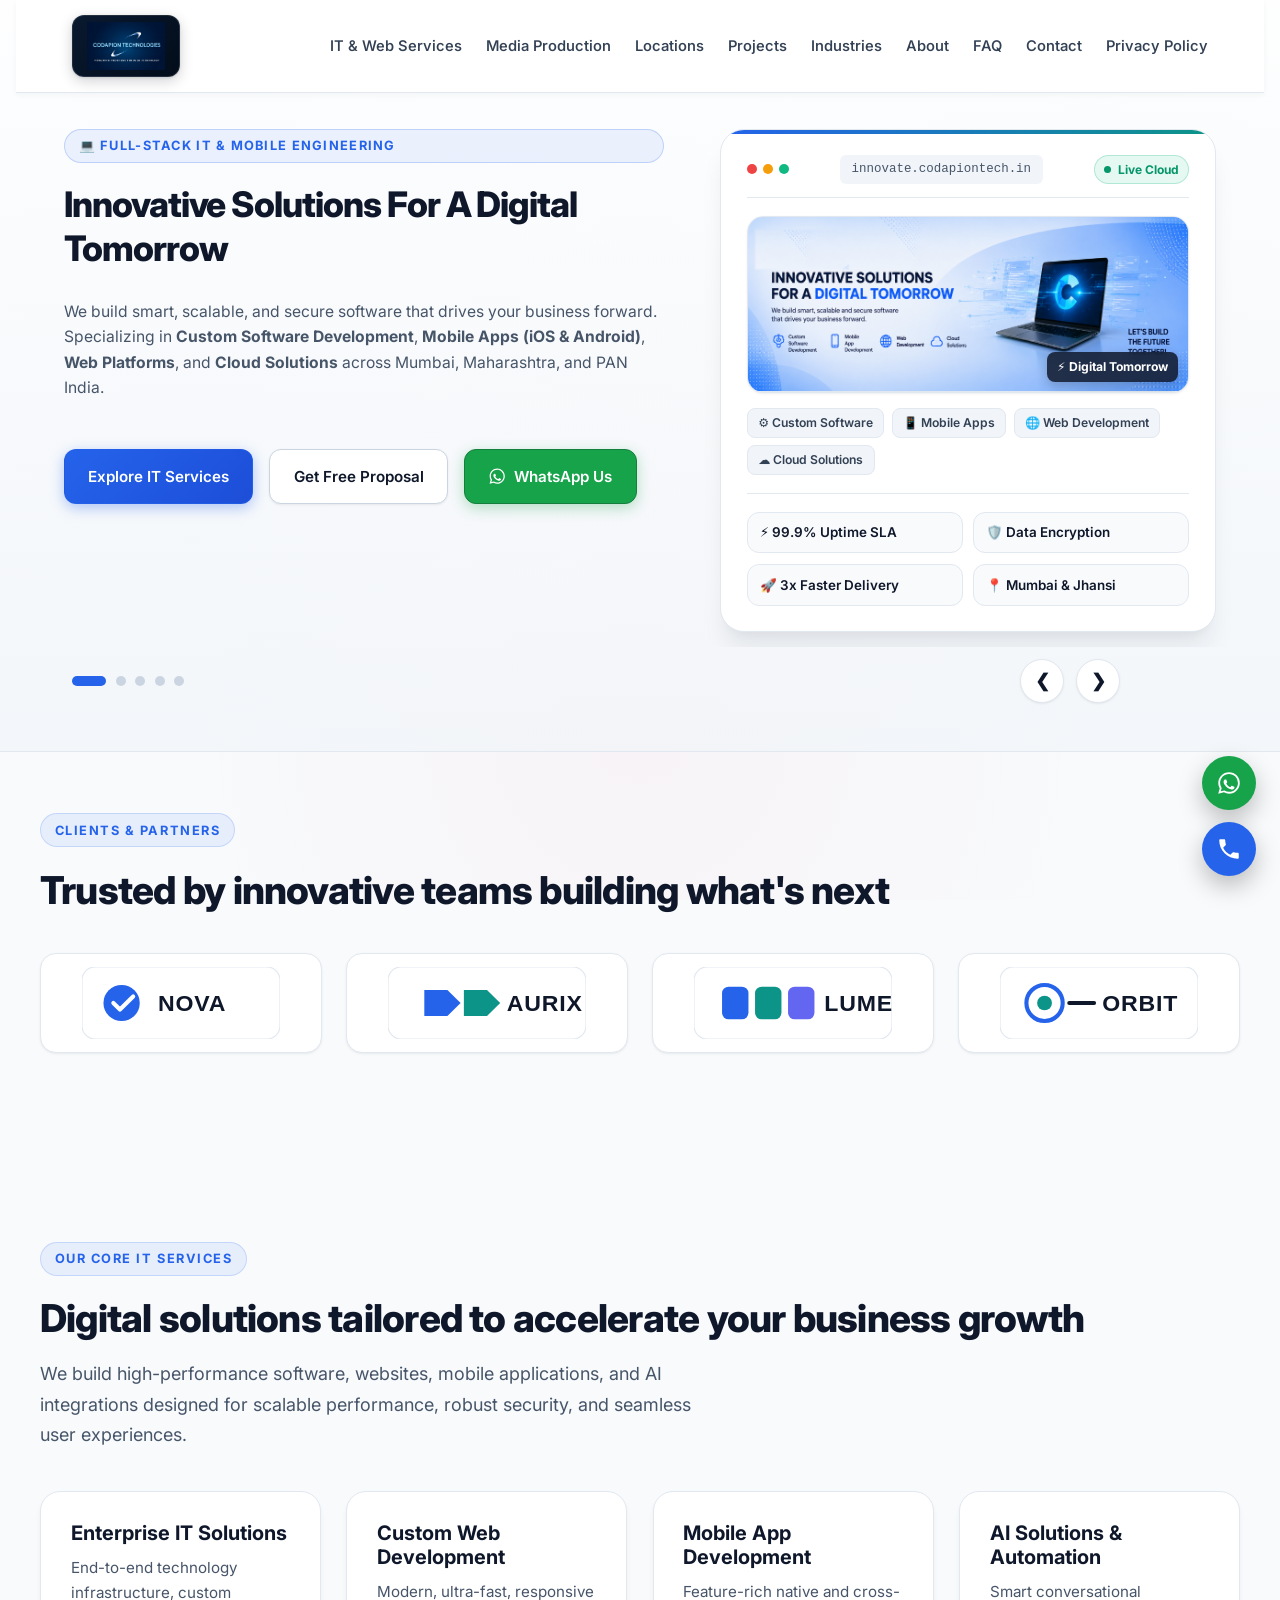
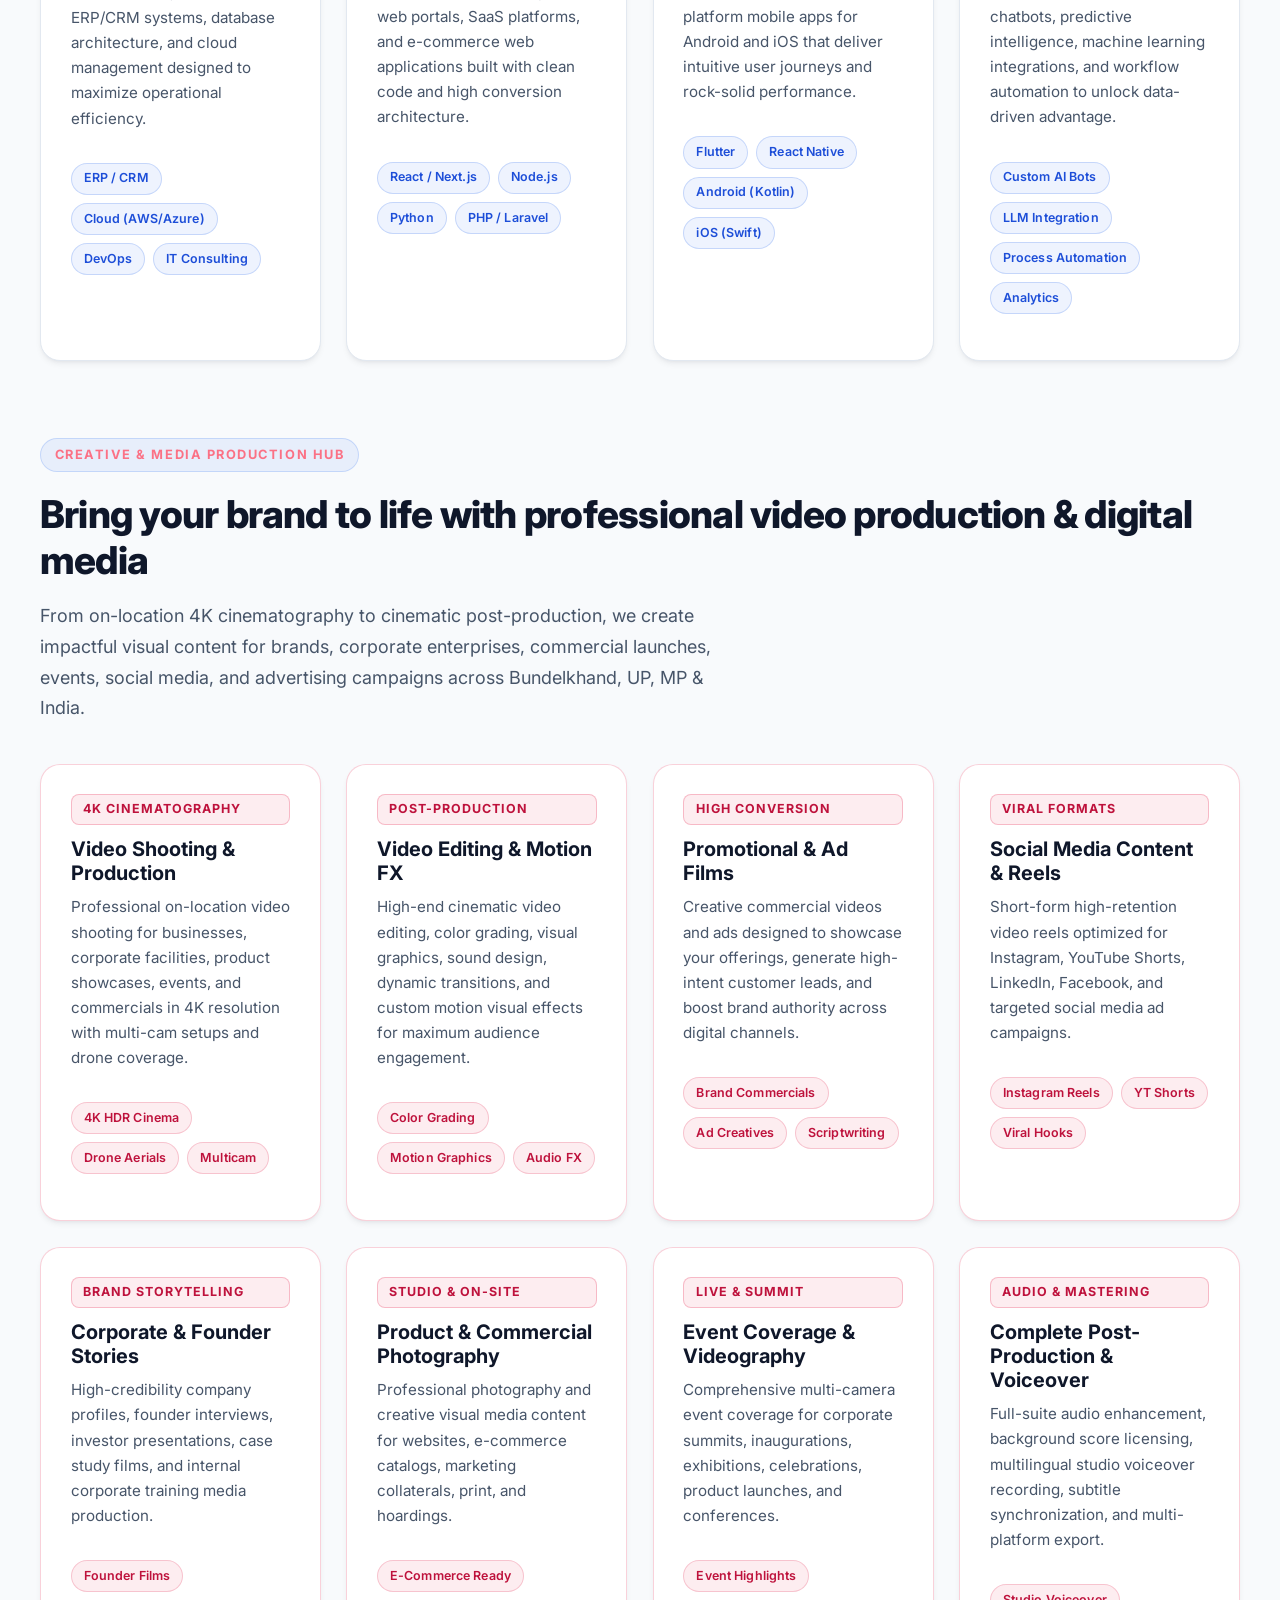
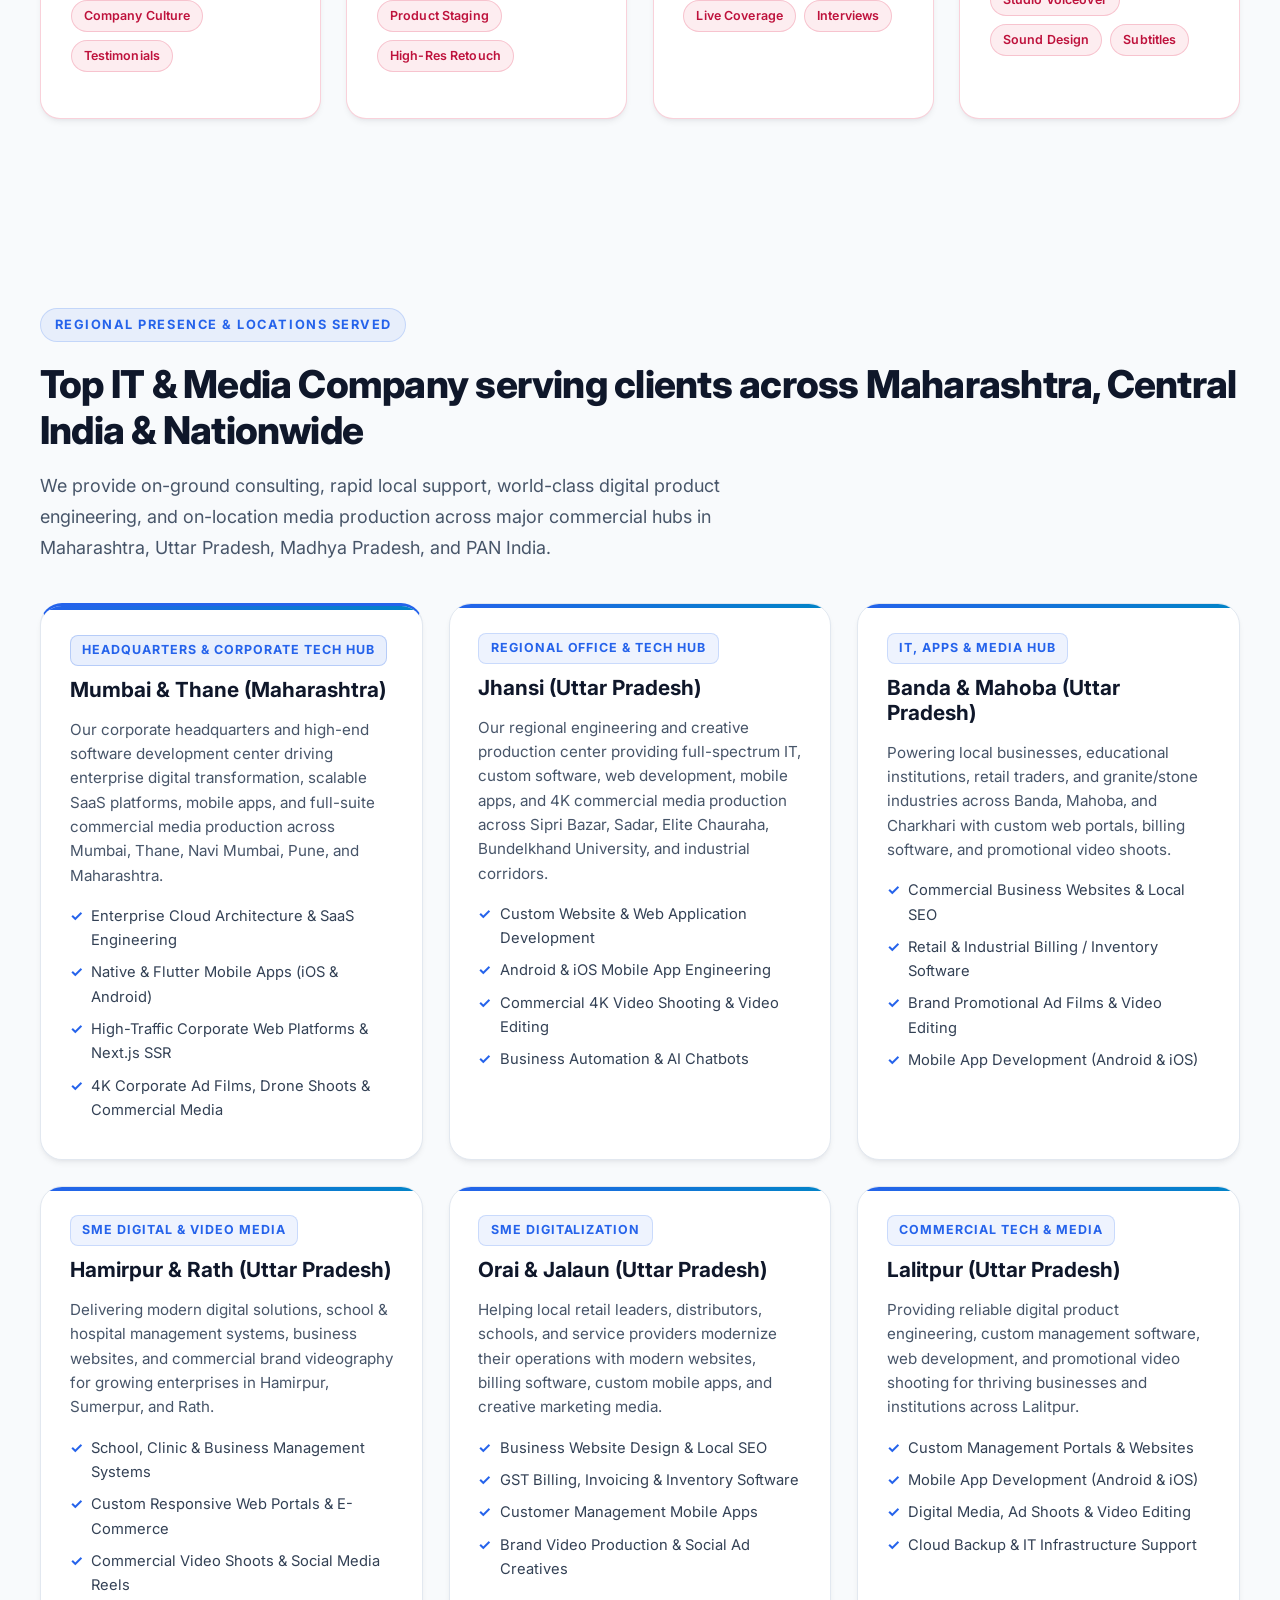
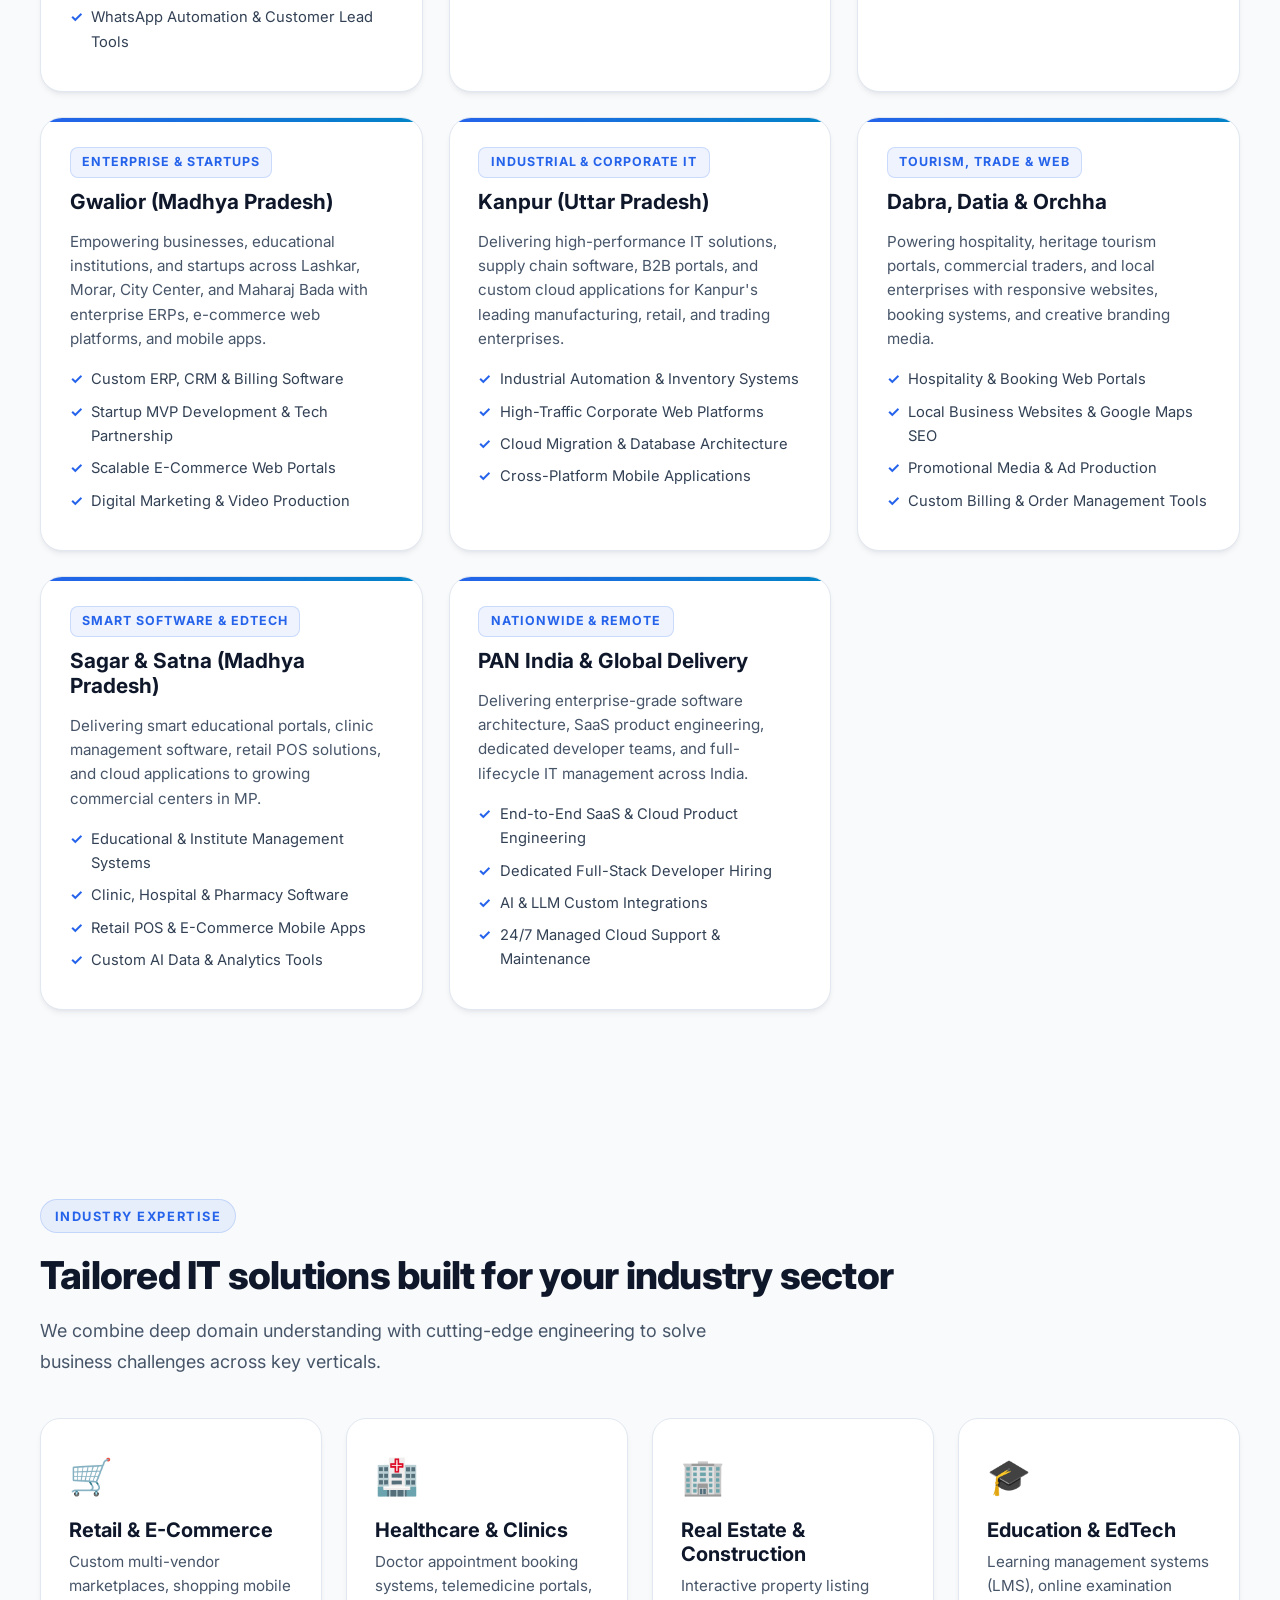
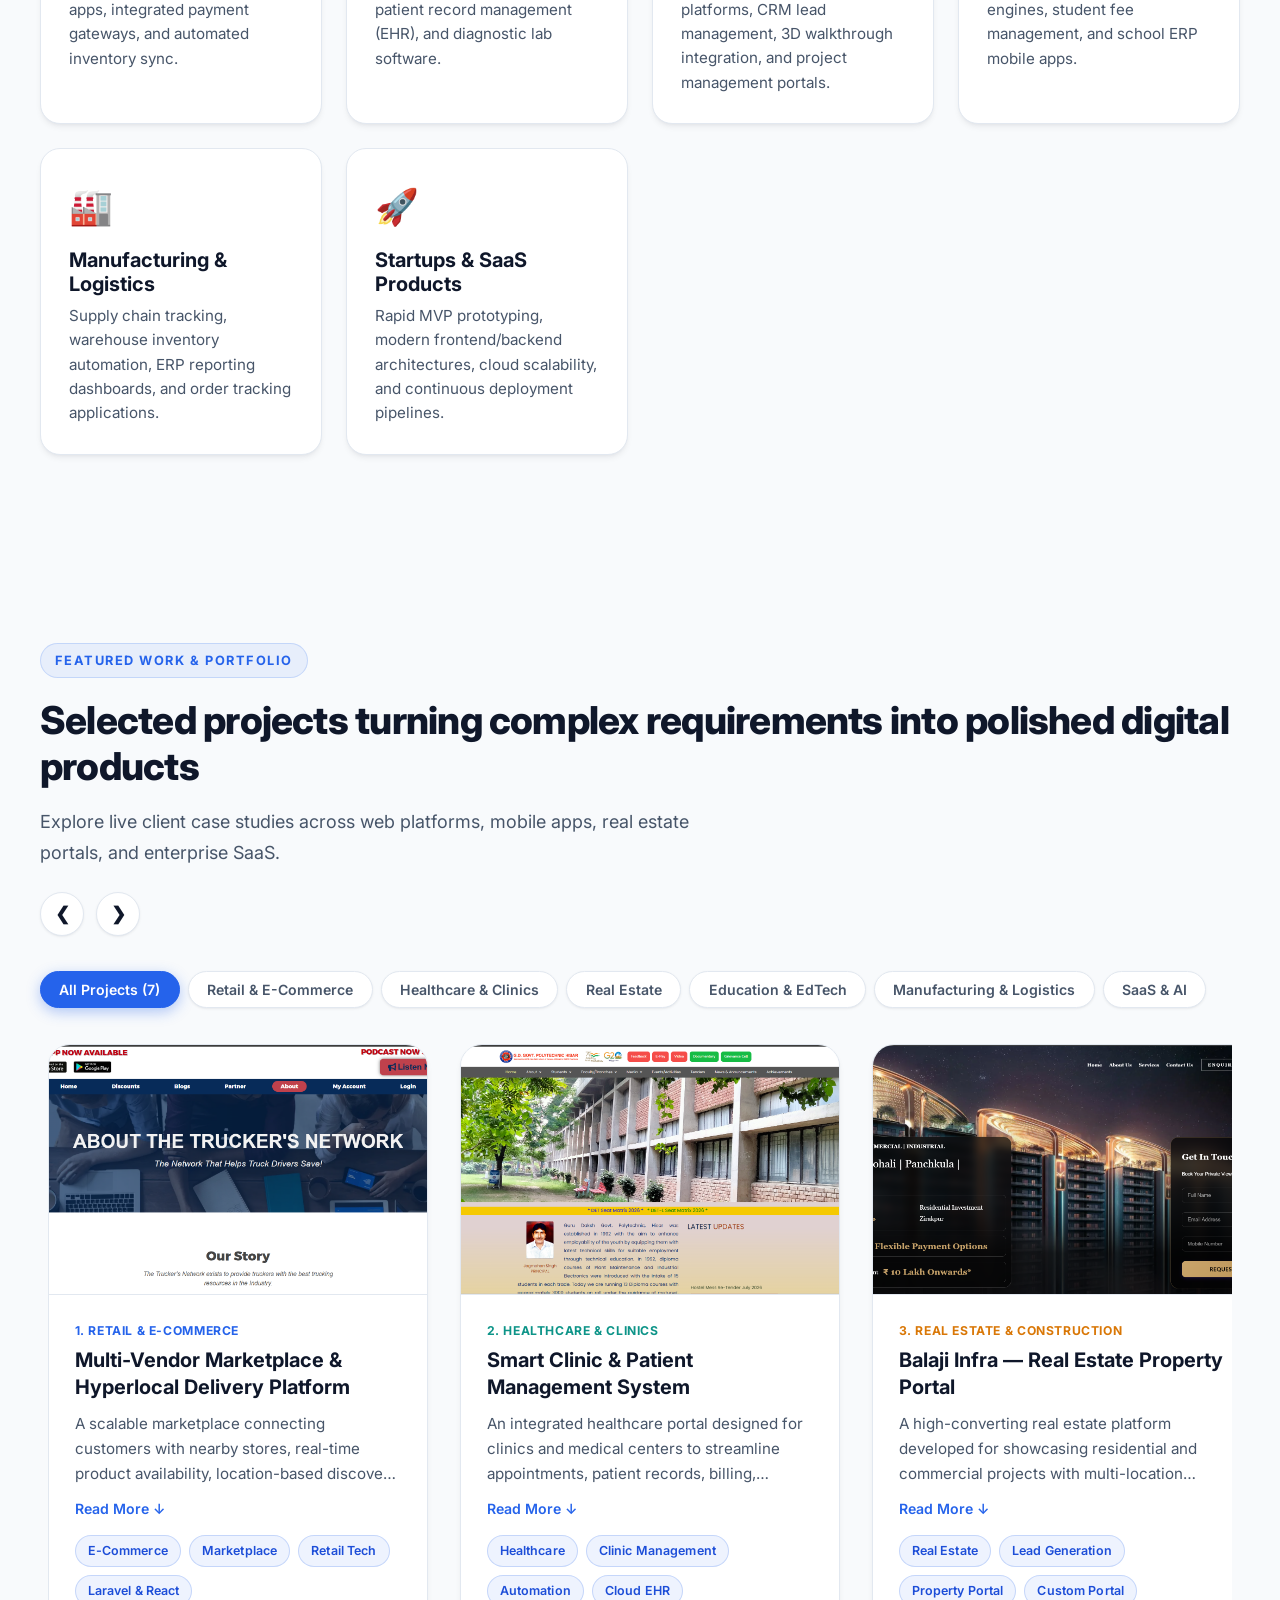
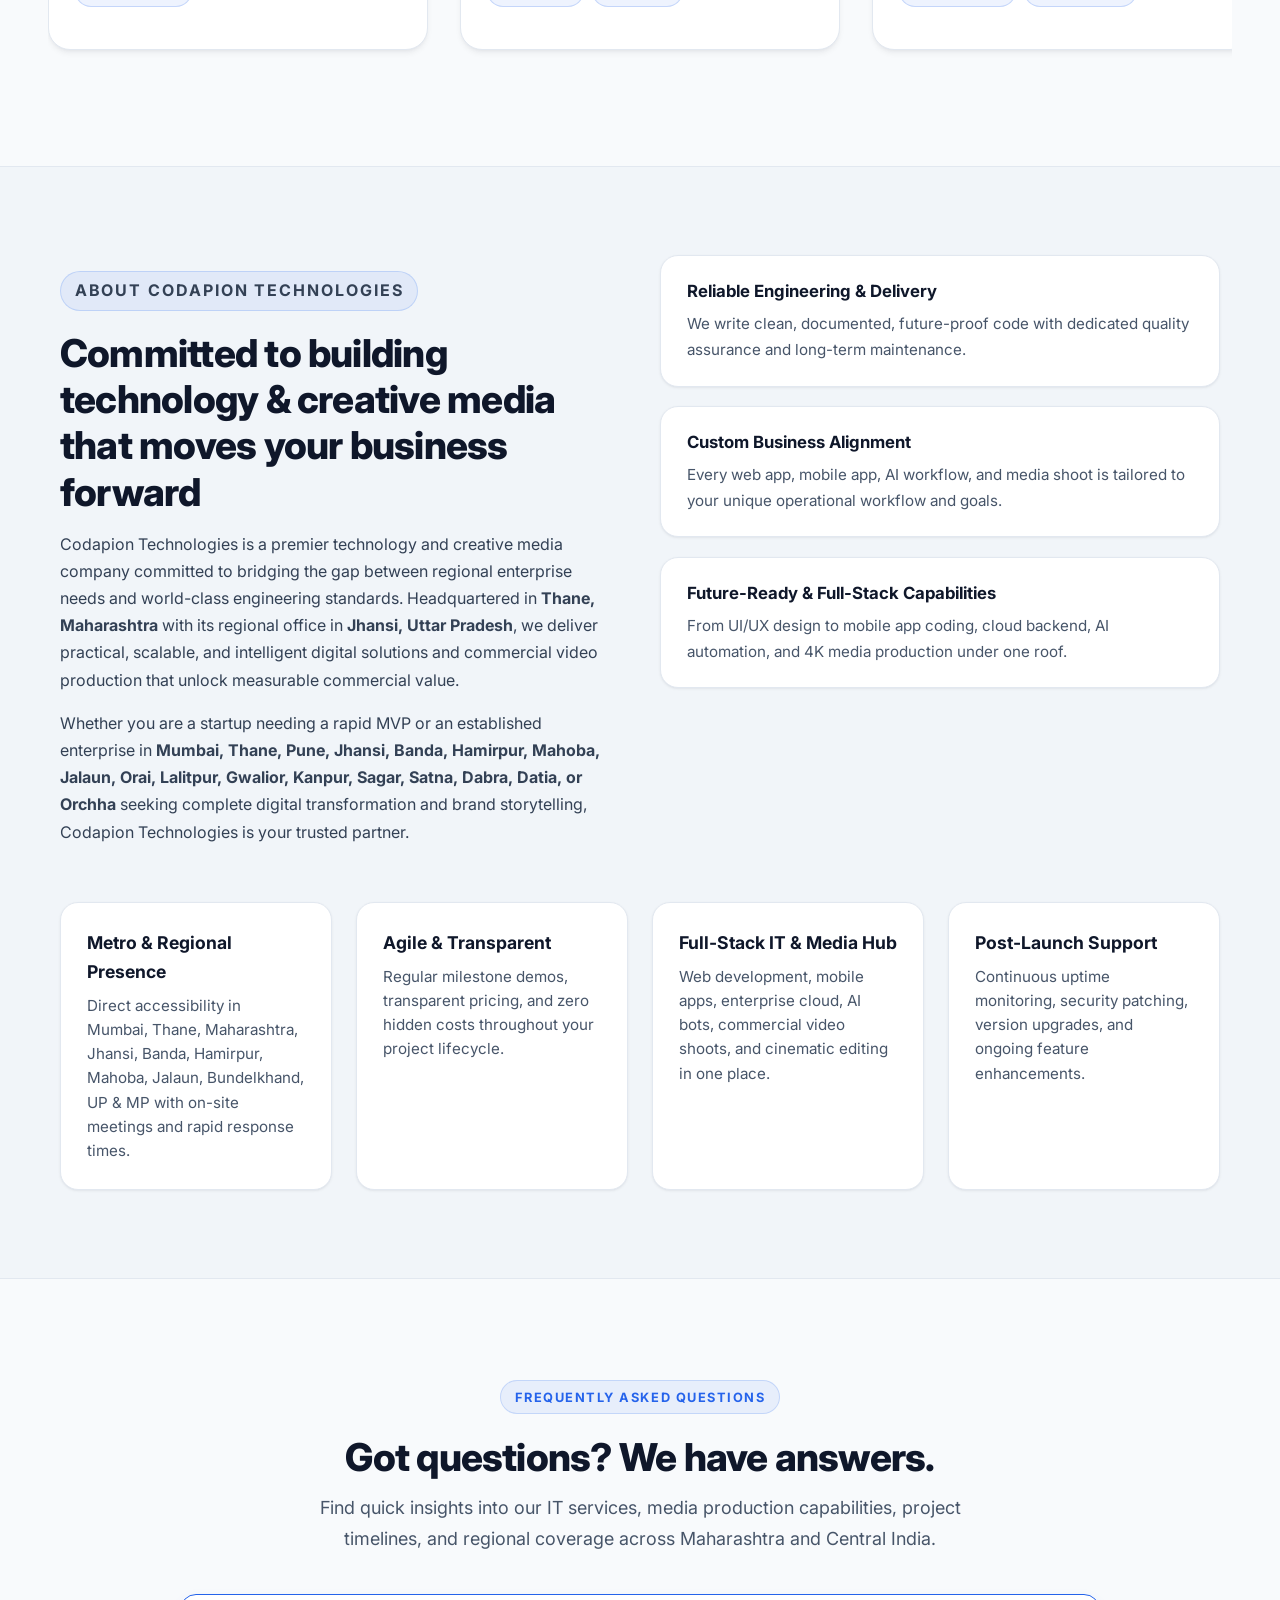
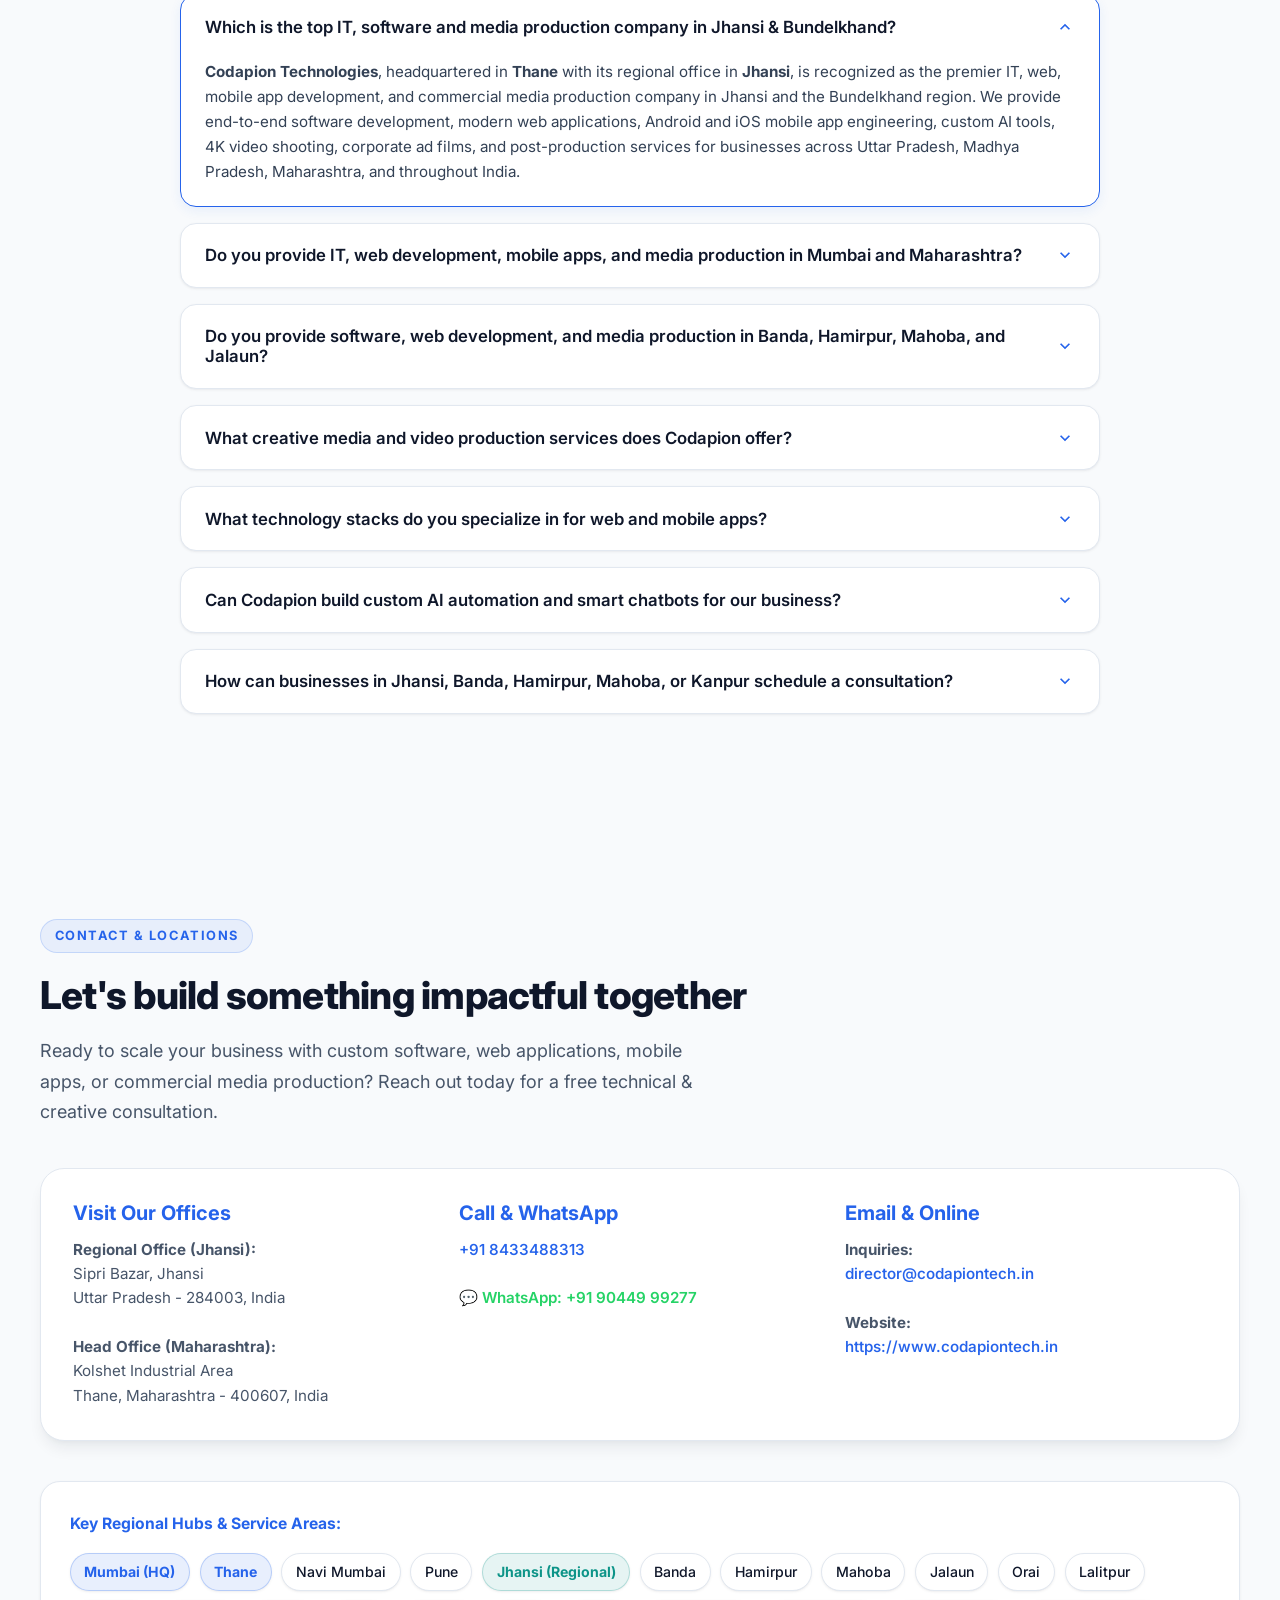
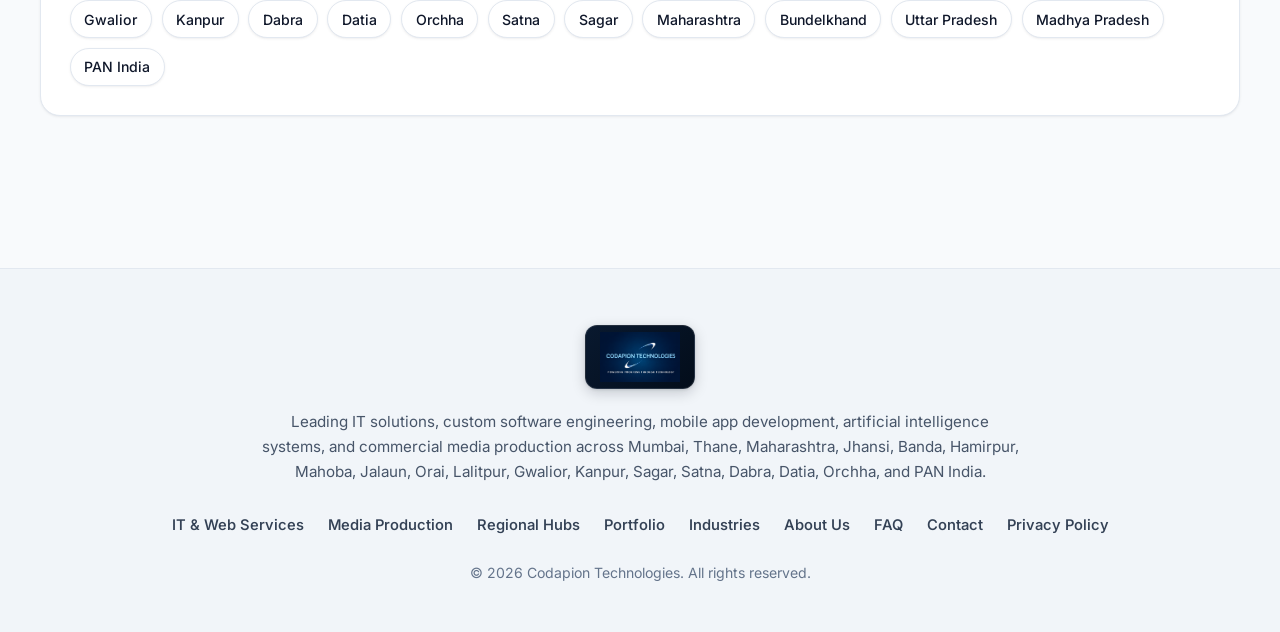
==== commit dd327eb8: "banner images" ====
--- a/index.html
+++ b/index.html
@@ -297,13 +297,13 @@
 
         <div class="container hero-slider-wrapper" id="heroSliderWrapper">
             <div class="hero-slider">
-                <!-- Slide 1: Full-Stack IT, Web & Mobile Applications -->
+                <!-- Slide 1: Full-Stack IT, Web & Cloud Engineering (slide-1-no-logo.png) -->
                 <div class="hero-slide active" data-slide="0">
                     <div class="hero-copy">
                         <span class="hero-slide-badge badge-it">💻 Full-Stack IT & Mobile Engineering</span>
-                        <h1>Powering Digital Growth Through High-Performance Web & Mobile Apps</h1>
+                        <h1>Innovative Solutions For A Digital Tomorrow</h1>
                         <p class="lead">
-                            Codapion Technologies is your premier technology partner architecting mission-critical <strong>React & Next.js Web Platforms</strong>, <strong>Native & Flutter iOS/Android Apps</strong>, and <strong>Enterprise Cloud Systems</strong> for clients across <strong>Mumbai, Thane, Maharashtra, Jhansi, Banda, Hamirpur, Mahoba, Jalaun, Orai, Lalitpur, Gwalior, Kanpur, and PAN India</strong>.
+                            We build smart, scalable, and secure software that drives your business forward. Specializing in <strong>Custom Software Development</strong>, <strong>Mobile Apps (iOS & Android)</strong>, <strong>Web Platforms</strong>, and <strong>Cloud Solutions</strong> across Mumbai, Maharashtra, and PAN India.
                         </p>
                         <div class="hero-actions">
                             <a href="#services" class="btn btn-primary">Explore IT Services</a>
@@ -324,38 +324,37 @@
                                 <span class="mockup-dot yellow"></span>
                                 <span class="mockup-dot green"></span>
                             </div>
-                            <span class="mockup-address-bar">app.codapiontech.in</span>
+                            <span class="mockup-address-bar">innovate.codapiontech.in</span>
                             <span class="banner-status-badge status-live"><span class="pulse-dot"></span> Live Cloud</span>
                         </div>
-                        <div style="background: #f8fafc; border: 1px solid var(--border); border-radius: 16px; padding: 1.1rem; margin-bottom: 0.9rem;">
-                            <div style="display: flex; justify-content: space-between; align-items: center; margin-bottom: 0.5rem;">
-                                <strong style="color: var(--text-heading); font-size: 0.95rem;">⚡ Enterprise Web & App Architecture</strong>
-                                <span style="font-size: 0.78rem; color: #16a34a; font-weight: 700; background: rgba(22, 163, 74, 0.1); padding: 0.15rem 0.5rem; border-radius: 6px;">42ms Latency</span>
-                            </div>
-                            <p style="font-size: 0.85rem; color: var(--muted); margin: 0 0 0.75rem 0; line-height: 1.5;">Engineered with React, Next.js, Flutter iOS/Android Apps, and scalable AWS Cloud.</p>
-                            <div class="banner-tech-pills">
-                                <span class="banner-tech-pill">⚛️ React / Next.js</span>
-                                <span class="banner-tech-pill">📱 Flutter iOS & Android</span>
-                                <span class="banner-tech-pill">☁️ AWS Cloud</span>
-                                <span class="banner-tech-pill">🔒 Bank-Grade Security</span>
-                            </div>
+                        <div class="banner-image-preview">
+                            <img class="project-thumb" src="codapion-banners-no-logo/slide-1-no-logo.png" 
+                                 alt="Innovative Solutions for a Digital Tomorrow - Custom Software, Mobile Apps, Web Development, Cloud Solutions by Codapion Technologies"
+                                 role="button" tabindex="0" width="600" height="250" loading="eager" />
+                            <span class="banner-image-badge">⚡ Digital Tomorrow</span>
+                        </div>
+                        <div class="banner-tech-pills">
+                            <span class="banner-tech-pill">⚙️ Custom Software</span>
+                            <span class="banner-tech-pill">📱 Mobile Apps</span>
+                            <span class="banner-tech-pill">🌐 Web Development</span>
+                            <span class="banner-tech-pill">☁️ Cloud Solutions</span>
                         </div>
                         <div class="slide-metrics">
                             <div class="metric-pill">⚡ 99.9% Uptime SLA</div>
                             <div class="metric-pill">🛡️ Data Encryption</div>
                             <div class="metric-pill">🚀 3x Faster Delivery</div>
-                            <div class="metric-pill">📍 Regional Support</div>
-                        </div>
-                    </div>
-                </div>
-
-                <!-- Slide 2: Commercial Media & 4K Video Production -->
+                            <div class="metric-pill">📍 Mumbai & Jhansi</div>
+                        </div>
+                    </div>
+                </div>
+
+                <!-- Slide 2: Commercial Media & 4K Video Production (a4ed58bf-9ee3-4f30-8dbc-70c446e06fc3.png) -->
                 <div class="hero-slide" data-slide="1">
                     <div class="hero-copy">
                         <span class="hero-slide-badge badge-media">🎬 Commercial Media & 4K Video Production</span>
-                        <h1>Captivate Audiences with 4K Commercials, Drone Shoots & Viral Social Reels</h1>
+                        <h1>Captivate Audiences with 4K Commercials & Reels</h1>
                         <p class="lead">
-                            Transform your brand storytelling with cinema-grade visual productions. We provide <strong>4K Commercial Video Shoots</strong>, <strong>Corporate Brand Documentaries</strong>, <strong>Drone Cinematography</strong>, and <strong>High-Retention Instagram Reels</strong> across <strong>Mumbai, Maharashtra, Bundelkhand, UP, MP, and PAN India</strong>.
+                            Transform your brand storytelling with cinema-grade visual productions. We provide <strong>4K Commercial Video Shoots</strong>, <strong>Corporate Brand Films</strong>, <strong>Licensed Drone Cinematography</strong>, and <strong>Viral Instagram Reels</strong> across India.
                         </p>
                         <div class="hero-actions">
                             <a href="#media" class="btn btn-primary" style="background: linear-gradient(135deg, #e11d48 0%, #be123c 100%); border-color: #e11d48;">Explore Media Services 🎬</a>
@@ -379,17 +378,17 @@
                             <span class="mockup-address-bar">studio.codapiontech.in</span>
                             <span class="banner-status-badge status-rec"><span class="pulse-dot"></span> 4K REC</span>
                         </div>
-                        <div class="video-preview-frame">
-                            <a href="https://wa.me/919044999277?text=Hello%20Codapion%20Technologies%2C%20I%20would%20like%20to%20discuss%20a%20Video%20Shoot%20or%20Media%20Production%20project." 
-                               target="_blank" rel="noopener noreferrer" class="video-play-btn" title="Watch Showreel / Book Shoot">▶</a>
-                            <strong style="font-size: 1.05rem; margin-bottom: 0.25rem;">🎬 Cinema 4K Production & Reels</strong>
-                            <span style="font-size: 0.8rem; color: #fecdd3;">4K 60FPS • Drone Shoots • Color Grading</span>
-                        </div>
-                        <div class="banner-tech-pills" style="margin-top: 0;">
+                        <div class="banner-image-preview">
+                            <img class="project-thumb" src="codapion-banners-no-logo/a4ed58bf-9ee3-4f30-8dbc-70c446e06fc3.png" 
+                                 alt="4K Cinema Video Production, Aerial Drone & Video Editing Studio by Codapion Technologies"
+                                 role="button" tabindex="0" width="600" height="250" loading="lazy" />
+                            <span class="banner-image-badge">🎥 4K Cinema Studio</span>
+                        </div>
+                        <div class="banner-tech-pills">
                             <span class="banner-tech-pill">🎥 Cinema Cameras</span>
                             <span class="banner-tech-pill">🛸 Licensed Drone</span>
                             <span class="banner-tech-pill">🎨 DaVinci Resolve</span>
-                            <span class="banner-tech-pill">📱 Viral Instagram Reels</span>
+                            <span class="banner-tech-pill">📱 Viral Social Reels</span>
                         </div>
                         <div class="slide-metrics">
                             <div class="metric-pill">🎥 4K Ultra HD / 60FPS</div>
@@ -400,71 +399,18 @@
                     </div>
                 </div>
 
-                <!-- Slide 3: Real Estate & High-Tech Portals -->
+                <!-- Slide 3: Mobile Apps (slide-3-no-logo.png) -->
                 <div class="hero-slide" data-slide="2">
                     <div class="hero-copy">
-                        <span class="hero-slide-badge badge-realestate">🏢 Real Estate Tech & Custom Portals</span>
-                        <h1>High-Converting Digital Portals & Automated Lead Capture Funnels</h1>
+                        <span class="hero-slide-badge badge-ai" style="color: #9333ea; background: rgba(147, 51, 234, 0.08); border-color: rgba(147, 51, 234, 0.22);">📱 Mobile App Engineering (iOS & Android)</span>
+                        <h1>Mobile Apps That Connect, Engage & Grow</h1>
                         <p class="lead">
-                            Tailored digital ecosystems built for real estate leaders, property consultants, and commercial developers. Featuring <strong>Instant Project Showcases</strong>, <strong>Multi-City Search</strong> (like Balaji Infra), and <strong>Automated WhatsApp/Call Inquiries</strong>.
+                            We create intuitive and high-performing mobile applications for <strong>Android & iOS</strong>. Engineered with modern UI/UX design, fluid animations, offline synchronization, secure payments, and scalable backends.
                         </p>
                         <div class="hero-actions">
-                            <a href="#projects" class="btn btn-primary" style="background: linear-gradient(135deg, #0d9488 0%, #0f766e 100%); border-color: #0d9488;">View Balaji Infra Showcase</a>
-                            <a href="#contact" class="btn btn-secondary">Get Custom Portal</a>
-                            <a href="https://wa.me/919044999277?text=Hello%20Codapion%20Technologies%2C%20I%20would%20like%20to%20build%20a%20Real%20Estate%20Portal." 
-                               target="_blank" rel="noopener noreferrer" class="btn btn-whatsapp" aria-label="Chat on WhatsApp">
-                                <svg class="icon-svg" viewBox="0 0 24 24">
-                                    <path d="M12.04 2c-5.46 0-9.91 4.45-9.91 9.91 0 1.75.46 3.45 1.32 4.95L2.05 22l5.25-1.38c1.45.79 3.08 1.21 4.74 1.21 5.46 0 9.91-4.45 9.91-9.91 0-2.65-1.03-5.14-2.9-7.01A9.816 9.816 0 0 0 12.04 2zm.01 1.67c2.2 0 4.26.86 5.82 2.42a8.225 8.225 0 0 1 2.41 5.83c0 4.54-3.7 8.24-8.24 8.24-1.48 0-2.93-.4-4.2-1.15l-.3-.18-3.12.82.83-3.04-.2-.31a8.196 8.196 0 0 1-1.26-4.38c0-4.54 3.7-8.24 8.24-8.24zm4.52 11.66c-.25-.12-1.47-.72-1.7-.81-.23-.08-.39-.12-.56.12-.17.25-.64.81-.79.97-.14.17-.29.19-.54.06-.25-.12-1.05-.39-2-1.23-.74-.66-1.24-1.47-1.39-1.72-.14-.25-.02-.38.11-.5.11-.11.25-.29.37-.43.12-.14.17-.25.25-.41.08-.17.04-.31-.02-.43-.06-.12-.56-1.34-.76-1.84-.2-.48-.4-.42-.56-.43h-.47c-.17 0-.43.06-.66.31-.22.25-.86.84-.86 2.05 0 1.21.88 2.38 1 2.54.12.17 1.74 2.66 4.22 3.73.59.25 1.05.41 1.41.52.59.19 1.13.16 1.56.1.48-.07 1.47-.6 1.68-1.18.21-.58.21-1.07.15-1.18-.06-.11-.22-.17-.47-.3z"/>
-                                </svg>
-                                WhatsApp Us
-                            </a>
-                        </div>
-                    </div>
-                    <div class="slide-visual-banner realestate-visual-card">
-                        <div class="banner-mockup-header">
-                            <div class="mockup-dots">
-                                <span class="mockup-dot red"></span>
-                                <span class="mockup-dot yellow"></span>
-                                <span class="mockup-dot green"></span>
-                            </div>
-                            <span class="mockup-address-bar">balajiinfra.codapiontech.in</span>
-                            <span class="banner-status-badge status-live"><span class="pulse-dot"></span> Verified Portal</span>
-                        </div>
-                        <div class="property-banner-frame">
-                            <img src="projects/balaji-infra.png" alt="Balaji Infra Real Estate Portal" loading="lazy" />
-                            <span class="property-price-tag">⭐ Balaji Infra Live Showcase</span>
-                        </div>
-                        <div style="margin-bottom: 0.75rem;">
-                            <strong style="color: var(--text-heading); font-size: 0.95rem; display: block;">🏢 Real Estate Lead Generation Funnel</strong>
-                            <span style="font-size: 0.82rem; color: var(--muted);">Zirakpur • Mohali • Panchkula • Derabassi</span>
-                        </div>
-                        <div class="banner-tech-pills" style="margin-top: 0;">
-                            <span class="banner-tech-pill">🏡 Property Search</span>
-                            <span class="banner-tech-pill">📲 1-Tap Callback</span>
-                            <span class="banner-tech-pill">⚡ 98+ PageSpeed</span>
-                            <span class="banner-tech-pill">📊 CRM Lead Sync</span>
-                        </div>
-                        <div class="slide-metrics">
-                            <div class="metric-pill">🏢 Residential & Commercial</div>
-                            <div class="metric-pill">📲 1-Tap Callback</div>
-                            <div class="metric-pill">⚡ Instant Loading</div>
-                            <div class="metric-pill">📊 Lead Analytics</div>
-                        </div>
-                    </div>
-                </div>
-
-                <!-- Slide 4: AI Automation & Enterprise Cloud Systems -->
-                <div class="hero-slide" data-slide="3">
-                    <div class="hero-copy">
-                        <span class="hero-slide-badge badge-ai">⚡ AI Automation & Enterprise Cloud Systems</span>
-                        <h1>Scale Business Operations with Intelligent AI & Custom ERP Solutions</h1>
-                        <p class="lead">
-                            Automate repetitive workflows, integrate intelligent conversational AI chatbots, and deploy centralized ERP/CRM platforms engineered to reduce overhead, eliminate human error, and accelerate business performance.
-                        </p>
-                        <div class="hero-actions">
-                            <a href="#services" class="btn btn-primary" style="background: linear-gradient(135deg, #7c3aed 0%, #6d28d9 100%); border-color: #7c3aed;">Explore AI & Cloud</a>
-                            <a href="#contact" class="btn btn-secondary">Request Consultation</a>
-                            <a href="https://wa.me/919044999277?text=Hello%20Codapion%20Technologies%2C%20I%20would%20like%20to%20discuss%20AI%20Automation%20or%20ERP%20solutions." 
+                            <a href="#services" class="btn btn-primary" style="background: linear-gradient(135deg, #9333ea 0%, #7c3aed 100%); border-color: #9333ea;">Explore Mobile Apps</a>
+                            <a href="#contact" class="btn btn-secondary">Get App Estimate</a>
+                            <a href="https://wa.me/919044999277?text=Hello%20Codapion%20Technologies%2C%20I%20would%20like%20to%20discuss%20a%20Mobile%20App%20project." 
                                target="_blank" rel="noopener noreferrer" class="btn btn-whatsapp" aria-label="Chat on WhatsApp">
                                 <svg class="icon-svg" viewBox="0 0 24 24">
                                     <path d="M12.04 2c-5.46 0-9.91 4.45-9.91 9.91 0 1.75.46 3.45 1.32 4.95L2.05 22l5.25-1.38c1.45.79 3.08 1.21 4.74 1.21 5.46 0 9.91-4.45 9.91-9.91 0-2.65-1.03-5.14-2.9-7.01A9.816 9.816 0 0 0 12.04 2zm.01 1.67c2.2 0 4.26.86 5.82 2.42a8.225 8.225 0 0 1 2.41 5.83c0 4.54-3.7 8.24-8.24 8.24-1.48 0-2.93-.4-4.2-1.15l-.3-.18-3.12.82.83-3.04-.2-.31a8.196 8.196 0 0 1-1.26-4.38c0-4.54 3.7-8.24 8.24-8.24zm4.52 11.66c-.25-.12-1.47-.72-1.7-.81-.23-.08-.39-.12-.56.12-.17.25-.64.81-.79.97-.14.17-.29.19-.54.06-.25-.12-1.05-.39-2-1.23-.74-.66-1.24-1.47-1.39-1.72-.14-.25-.02-.38.11-.5.11-.11.25-.29.37-.43.12-.14.17-.25.25-.41.08-.17.04-.31-.02-.43-.06-.12-.56-1.34-.76-1.84-.2-.48-.4-.42-.56-.43h-.47c-.17 0-.43.06-.66.31-.22.25-.86.84-.86 2.05 0 1.21.88 2.38 1 2.54.12.17 1.74 2.66 4.22 3.73.59.25 1.05.41 1.41.52.59.19 1.13.16 1.56.1.48-.07 1.47-.6 1.68-1.18.21-.58.21-1.07.15-1.18-.06-.11-.22-.17-.47-.3z"/>
@@ -480,24 +426,128 @@
                                 <span class="mockup-dot yellow"></span>
                                 <span class="mockup-dot green"></span>
                             </div>
-                            <span class="mockup-address-bar">ai.codapiontech.in</span>
-                            <span class="banner-status-badge status-live" style="background: rgba(124, 58, 237, 0.1); color: #7c3aed; border-color: rgba(124, 58, 237, 0.25);"><span class="pulse-dot"></span> AI Active</span>
-                        </div>
-                        <div class="ai-chat-preview">
-                            <div class="chat-bubble user">"Automate lead qualification and sync with our ERP."</div>
-                            <div class="chat-bubble bot">"✅ Done! Integrated 24/7 WhatsApp AI bot and synced 450+ inquiries directly to your ERP database."</div>
-                        </div>
-                        <div class="banner-tech-pills" style="margin-top: 0;">
-                            <span class="banner-tech-pill">🤖 AI Chatbots</span>
-                            <span class="banner-tech-pill">⚙️ Python / n8n</span>
-                            <span class="banner-tech-pill">📊 Custom ERP/CRM</span>
-                            <span class="banner-tech-pill">🔒 Encrypted Cloud</span>
+                            <span class="mockup-address-bar">apps.codapiontech.in</span>
+                            <span class="banner-status-badge status-live" style="background: rgba(147, 51, 234, 0.1); color: #9333ea; border-color: rgba(147, 51, 234, 0.25);"><span class="pulse-dot"></span> Mobile Live</span>
+                        </div>
+                        <div class="banner-image-preview">
+                            <img class="project-thumb" src="codapion-banners-no-logo/slide-3-no-logo.png" 
+                                 alt="Mobile Apps That Connect, Engage & Grow - Android & iOS Mobile Application Engineering by Codapion Technologies"
+                                 role="button" tabindex="0" width="600" height="250" loading="lazy" />
+                            <span class="banner-image-badge">📱 iOS & Android Apps</span>
+                        </div>
+                        <div class="banner-tech-pills">
+                            <span class="banner-tech-pill">🍎 iOS (Swift)</span>
+                            <span class="banner-tech-pill">🤖 Android (Kotlin)</span>
+                            <span class="banner-tech-pill">💙 Flutter</span>
+                            <span class="banner-tech-pill">⚡ High Performance</span>
                         </div>
                         <div class="slide-metrics">
-                            <div class="metric-pill">🤖 24/7 AI Automation</div>
-                            <div class="metric-pill">⚙️ 10x Team Velocity</div>
-                            <div class="metric-pill">📊 Custom ERP Modules</div>
-                            <div class="metric-pill">🔒 Encrypted Cloud</div>
+                            <div class="metric-pill">📱 Native & Hybrid</div>
+                            <div class="metric-pill">⚡ Sub-Second Speed</div>
+                            <div class="metric-pill">🎯 User-Friendly UX</div>
+                            <div class="metric-pill">🔒 Offline First</div>
+                        </div>
+                    </div>
+                </div>
+
+                <!-- Slide 4: Smart IT Solutions (slide-2-no-logo.png) -->
+                <div class="hero-slide" data-slide="3">
+                    <div class="hero-copy">
+                        <span class="hero-slide-badge badge-emerald">🛡️ Smart IT & Enterprise Cloud</span>
+                        <h1>Empowering Businesses With Smart IT Solutions</h1>
+                        <p class="lead">
+                            Transforming ideas into powerful digital experiences that deliver real results. We architect secure, scalable, and high-performance cloud ecosystems with reliable 24/7 technical support.
+                        </p>
+                        <div class="hero-actions">
+                            <a href="#services" class="btn btn-primary" style="background: linear-gradient(135deg, #059669 0%, #047857 100%); border-color: #059669;">Explore IT Solutions</a>
+                            <a href="#contact" class="btn btn-secondary">Request Consultation</a>
+                            <a href="https://wa.me/919044999277?text=Hello%20Codapion%20Technologies%2C%20I%20would%20like%20to%20discuss%20Smart%20IT%20Solutions." 
+                               target="_blank" rel="noopener noreferrer" class="btn btn-whatsapp" aria-label="Chat on WhatsApp">
+                                <svg class="icon-svg" viewBox="0 0 24 24">
+                                    <path d="M12.04 2c-5.46 0-9.91 4.45-9.91 9.91 0 1.75.46 3.45 1.32 4.95L2.05 22l5.25-1.38c1.45.79 3.08 1.21 4.74 1.21 5.46 0 9.91-4.45 9.91-9.91 0-2.65-1.03-5.14-2.9-7.01A9.816 9.816 0 0 0 12.04 2zm.01 1.67c2.2 0 4.26.86 5.82 2.42a8.225 8.225 0 0 1 2.41 5.83c0 4.54-3.7 8.24-8.24 8.24-1.48 0-2.93-.4-4.2-1.15l-.3-.18-3.12.82.83-3.04-.2-.31a8.196 8.196 0 0 1-1.26-4.38c0-4.54 3.7-8.24 8.24-8.24zm4.52 11.66c-.25-.12-1.47-.72-1.7-.81-.23-.08-.39-.12-.56.12-.17.25-.64.81-.79.97-.14.17-.29.19-.54.06-.25-.12-1.05-.39-2-1.23-.74-.66-1.24-1.47-1.39-1.72-.14-.25-.02-.38.11-.5.11-.11.25-.29.37-.43.12-.14.17-.25.25-.41.08-.17.04-.31-.02-.43-.06-.12-.56-1.34-.76-1.84-.2-.48-.4-.42-.56-.43h-.47c-.17 0-.43.06-.66.31-.22.25-.86.84-.86 2.05 0 1.21.88 2.38 1 2.54.12.17 1.74 2.66 4.22 3.73.59.25 1.05.41 1.41.52.59.19 1.13.16 1.56.1.48-.07 1.47-.6 1.68-1.18.21-.58.21-1.07.15-1.18-.06-.11-.22-.17-.47-.3z"/>
+                                </svg>
+                                WhatsApp Us
+                            </a>
+                        </div>
+                    </div>
+                    <div class="slide-visual-banner emerald-visual-card">
+                        <div class="banner-mockup-header">
+                            <div class="mockup-dots">
+                                <span class="mockup-dot red"></span>
+                                <span class="mockup-dot yellow"></span>
+                                <span class="mockup-dot green"></span>
+                            </div>
+                            <span class="mockup-address-bar">enterprise.codapiontech.in</span>
+                            <span class="banner-status-badge status-live"><span class="pulse-dot"></span> Smart IT</span>
+                        </div>
+                        <div class="banner-image-preview">
+                            <img class="project-thumb" src="codapion-banners-no-logo/slide-2-no-logo.png" 
+                                 alt="Empowering Businesses with Smart IT Solutions - Secure, Scalable, High Performance by Codapion Technologies"
+                                 role="button" tabindex="0" width="600" height="250" loading="lazy" />
+                            <span class="banner-image-badge">🛡️ Smart IT Solutions</span>
+                        </div>
+                        <div class="banner-tech-pills">
+                            <span class="banner-tech-pill">🛡️ Secure Architecture</span>
+                            <span class="banner-tech-pill">📈 Highly Scalable</span>
+                            <span class="banner-tech-pill">⚡ High Performance</span>
+                            <span class="banner-tech-pill">🤝 Reliable Support</span>
+                        </div>
+                        <div class="slide-metrics">
+                            <div class="metric-pill">🛡️ Bank-Grade Security</div>
+                            <div class="metric-pill">📈 99.9% Uptime SLA</div>
+                            <div class="metric-pill">⚙️ Process Automation</div>
+                            <div class="metric-pill">🤝 24/7 Dedicated Ops</div>
+                        </div>
+                    </div>
+                </div>
+
+                <!-- Slide 5: Building Relationships & Delivering Excellence (slide-4-no-logo.png) -->
+                <div class="hero-slide" data-slide="4">
+                    <div class="hero-copy">
+                        <span class="hero-slide-badge badge-amber">🤝 Client Partnerships & Quality Assurance</span>
+                        <h1>Building Relationships. Delivering Excellence.</h1>
+                        <p class="lead">
+                            We are committed to quality, innovation, and long-term partnerships. Together we create transformative software solutions, web portals, mobile apps, and brand media that make a real difference.
+                        </p>
+                        <div class="hero-actions">
+                            <a href="#about" class="btn btn-primary" style="background: linear-gradient(135deg, #d97706 0%, #b45309 100%); border-color: #d97706;">Why Codapion?</a>
+                            <a href="#contact" class="btn btn-secondary">Start a Partnership</a>
+                            <a href="https://wa.me/919044999277?text=Hello%20Codapion%20Technologies%2C%20I%20would%20like%20to%20discuss%20a%20Partnership%20or%20Project." 
+                               target="_blank" rel="noopener noreferrer" class="btn btn-whatsapp" aria-label="Chat on WhatsApp">
+                                <svg class="icon-svg" viewBox="0 0 24 24">
+                                    <path d="M12.04 2c-5.46 0-9.91 4.45-9.91 9.91 0 1.75.46 3.45 1.32 4.95L2.05 22l5.25-1.38c1.45.79 3.08 1.21 4.74 1.21 5.46 0 9.91-4.45 9.91-9.91 0-2.65-1.03-5.14-2.9-7.01A9.816 9.816 0 0 0 12.04 2zm.01 1.67c2.2 0 4.26.86 5.82 2.42a8.225 8.225 0 0 1 2.41 5.83c0 4.54-3.7 8.24-8.24 8.24-1.48 0-2.93-.4-4.2-1.15l-.3-.18-3.12.82.83-3.04-.2-.31a8.196 8.196 0 0 1-1.26-4.38c0-4.54 3.7-8.24 8.24-8.24zm4.52 11.66c-.25-.12-1.47-.72-1.7-.81-.23-.08-.39-.12-.56.12-.17.25-.64.81-.79.97-.14.17-.29.19-.54.06-.25-.12-1.05-.39-2-1.23-.74-.66-1.24-1.47-1.39-1.72-.14-.25-.02-.38.11-.5.11-.11.25-.29.37-.43.12-.14.17-.25.25-.41.08-.17.04-.31-.02-.43-.06-.12-.56-1.34-.76-1.84-.2-.48-.4-.42-.56-.43h-.47c-.17 0-.43.06-.66.31-.22.25-.86.84-.86 2.05 0 1.21.88 2.38 1 2.54.12.17 1.74 2.66 4.22 3.73.59.25 1.05.41 1.41.52.59.19 1.13.16 1.56.1.48-.07 1.47-.6 1.68-1.18.21-.58.21-1.07.15-1.18-.06-.11-.22-.17-.47-.3z"/>
+                                </svg>
+                                WhatsApp Us
+                            </a>
+                        </div>
+                    </div>
+                    <div class="slide-visual-banner amber-visual-card">
+                        <div class="banner-mockup-header">
+                            <div class="mockup-dots">
+                                <span class="mockup-dot red"></span>
+                                <span class="mockup-dot yellow"></span>
+                                <span class="mockup-dot green"></span>
+                            </div>
+                            <span class="mockup-address-bar">partnerships.codapiontech.in</span>
+                            <span class="banner-status-badge status-live" style="background: rgba(217, 119, 6, 0.1); color: #d97706; border-color: rgba(217, 119, 6, 0.25);"><span class="pulse-dot"></span> Excellence</span>
+                        </div>
+                        <div class="banner-image-preview">
+                            <img class="project-thumb" src="codapion-banners-no-logo/slide-4-no-logo.png" 
+                                 alt="Building Relationships, Delivering Excellence - Client Focused, Innovation Driven by Codapion Technologies"
+                                 role="button" tabindex="0" width="600" height="250" loading="lazy" />
+                            <span class="banner-image-badge">⭐ Delivering Excellence</span>
+                        </div>
+                        <div class="banner-tech-pills">
+                            <span class="banner-tech-pill">👥 Client Focused</span>
+                            <span class="banner-tech-pill">💡 Innovation Driven</span>
+                            <span class="banner-tech-pill">⭐ Quality Assured</span>
+                            <span class="banner-tech-pill">🤝 Long-Term Growth</span>
+                        </div>
+                        <div class="slide-metrics">
+                            <div class="metric-pill">⭐ 100% Quality Assured</div>
+                            <div class="metric-pill">🚀 Rapid Delivery</div>
+                            <div class="metric-pill">🎯 Business Alignment</div>
+                            <div class="metric-pill">🌐 PAN India Reach</div>
                         </div>
                     </div>
                 </div>
@@ -506,10 +556,11 @@
             <!-- Slider Navigation & Dots Bar -->
             <div class="slider-bottom-bar">
                 <div class="slider-dots" id="heroSliderDots" role="tablist" aria-label="Hero Slide Navigation">
-                    <button class="slider-dot active" data-slide="0" aria-label="Slide 1: Web & Mobile Engineering" role="tab"></button>
+                    <button class="slider-dot active" data-slide="0" aria-label="Slide 1: Innovative Solutions" role="tab"></button>
                     <button class="slider-dot" data-slide="1" aria-label="Slide 2: 4K Media Production" role="tab"></button>
-                    <button class="slider-dot" data-slide="2" aria-label="Slide 3: Real Estate Portals" role="tab"></button>
-                    <button class="slider-dot" data-slide="3" aria-label="Slide 4: AI & Enterprise Cloud" role="tab"></button>
+                    <button class="slider-dot" data-slide="2" aria-label="Slide 3: Mobile Apps" role="tab"></button>
+                    <button class="slider-dot" data-slide="3" aria-label="Slide 4: Smart IT Solutions" role="tab"></button>
+                    <button class="slider-dot" data-slide="4" aria-label="Slide 5: Enterprise Partnerships" role="tab"></button>
                 </div>
                 <div class="slider-nav-btns">
                     <button class="slider-arrow-btn" id="heroSliderPrev" aria-label="Previous Slide">❮</button>
@@ -886,145 +937,228 @@
 
             <!-- Category Filter Tabs -->
             <ul class="portfolio-filter-tabs" role="tablist" aria-label="Portfolio Category Filter">
-                <li><button class="filter-tab-btn active" data-filter="all">All Showcase (8)</button></li>
-                <li><button class="filter-tab-btn" data-filter="realestate">Real Estate Portals</button></li>
-                <li><button class="filter-tab-btn" data-filter="saas">Enterprise SaaS</button></li>
-                <li><button class="filter-tab-btn" data-filter="automation">Automation & Mobile</button></li>
-                <li><button class="filter-tab-btn" data-filter="design">UI/UX & Frontend</button></li>
+                <li><button class="filter-tab-btn active" data-filter="all">All Projects (7)</button></li>
+                <li><button class="filter-tab-btn" data-filter="ecommerce">Retail & E-Commerce</button></li>
+                <li><button class="filter-tab-btn" data-filter="healthcare">Healthcare & Clinics</button></li>
+                <li><button class="filter-tab-btn" data-filter="realestate">Real Estate</button></li>
+                <li><button class="filter-tab-btn" data-filter="edtech">Education & EdTech</button></li>
+                <li><button class="filter-tab-btn" data-filter="manufacturing">Manufacturing & Logistics</button></li>
+                <li><button class="filter-tab-btn" data-filter="saas">SaaS & AI</button></li>
             </ul>
 
             <div class="portfolio-slider-container" style="margin-top: 1.5rem;">
                 <div class="project-grid" id="portfolioGrid">
-                    <!-- Project 1: Balaji Infra (New!) -->
-                    <article class="project-card" data-category="realestate design">
-                        <img class="project-thumb" src="projects/balaji-infra.png"
-                            alt="Balaji Infra Real Estate & Property Consultant Portal developed by Codapion Technologies" role="button" tabindex="0" width="400" height="250" loading="lazy" />
+                    <!-- Project 1: Retail & E-Commerce -->
+                    <article class="project-card" data-category="ecommerce retail web">
+                        <img class="project-thumb" src="projects/Screenshot%202026-07-06%20201619.png"
+                            alt="Multi-Vendor Marketplace & Hyperlocal Delivery Platform developed by Codapion Technologies" role="button" tabindex="0" width="400" height="250" loading="lazy" />
                         <div class="project-card-body">
-                            <h3>Balaji Infra — Real Estate Portal</h3>
-                            <p class="project-desc">High-converting luxury real estate and commercial property platform designed for project showcases, residential investments, and flexible payment plans. Built with instant lead capture funnels, property searches across Zirakpur, Mohali, Panchkula & Derabassi, and automated WhatsApp/call booking routing.</p>
+                            <span class="project-cat-badge" style="font-size: 0.76rem; font-weight: 700; color: var(--accent); text-transform: uppercase; letter-spacing: 0.05em; display: inline-block; margin-bottom: 0.4rem;">1. Retail & E-Commerce</span>
+                            <h3>Multi-Vendor Marketplace & Hyperlocal Delivery Platform</h3>
+                            <p class="project-desc">
+                                A scalable marketplace connecting customers with nearby stores, real-time product availability, location-based discovery, order management, and delivery tracking.
+                                <br /><br />
+                                <strong>Key Features:</strong><br />
+                                • Multi-vendor seller dashboard<br />
+                                • Product & inventory management<br />
+                                • Location-based nearby stores discovery<br />
+                                • Cart, wishlist & instant checkout<br />
+                                • Delivery / pickup scheduling<br />
+                                • Order & payment gateway management
+                                <br /><br />
+                                <strong>Technology:</strong> Laravel, React, MySQL, REST APIs
+                            </p>
                             <button class="read-more-btn" type="button" aria-expanded="false">Read More ↓</button>
                             <ul class="tag-list">
-                                <li class="tag">Real Estate Tech</li>
-                                <li class="tag">Lead Funnel</li>
-                                <li class="tag">React / Next.js</li>
-                                <li class="tag">UI/UX Design</li>
+                                <li class="tag">E-Commerce</li>
+                                <li class="tag">Marketplace</li>
+                                <li class="tag">Retail Tech</li>
+                                <li class="tag">Laravel & React</li>
                             </ul>
                         </div>
                     </article>
 
-                    <!-- Project 2: Enterprise Dashboard -->
-                    <article class="project-card" data-category="saas design">
+                    <!-- Project 2: Healthcare & Clinics -->
+                    <article class="project-card" data-category="healthcare saas">
                         <img class="project-thumb" src="projects/Screenshot%202026-07-06%20200603.png"
-                            alt="Enterprise Operations Analytics Dashboard developed by Codapion Technologies" role="button" tabindex="0" width="400" height="250" loading="lazy" />
+                            alt="Smart Clinic & Patient Management System developed by Codapion Technologies" role="button" tabindex="0" width="400" height="250" loading="lazy" />
                         <div class="project-card-body">
-                            <h3>Enterprise Operations Dashboard</h3>
-                            <p class="project-desc">Responsive analytics and operations platform featuring live KPIs, role-based authentication, and executive reporting views. Engineered with secure multi-tenant cloud architecture, real-time data streaming, modular chart widgets, and drill-down audit logs for enterprise management.</p>
+                            <span class="project-cat-badge" style="font-size: 0.76rem; font-weight: 700; color: #0d9488; text-transform: uppercase; letter-spacing: 0.05em; display: inline-block; margin-bottom: 0.4rem;">2. Healthcare & Clinics</span>
+                            <h3>Smart Clinic & Patient Management System</h3>
+                            <p class="project-desc">
+                                An integrated healthcare portal designed for clinics and medical centers to streamline appointments, patient records, billing, prescriptions, and staff operations.
+                                <br /><br />
+                                <strong>Key Features:</strong><br />
+                                • Online doctor appointment booking<br />
+                                • Patient profile & medical history<br />
+                                • Digital prescription management<br />
+                                • Automated billing & invoices<br />
+                                • Doctor & staff operations dashboard<br />
+                                • Automated SMS/WhatsApp reminders
+                                <br /><br />
+                                <strong>Technology:</strong> Laravel, React, MySQL, Cloud
+                            </p>
                             <button class="read-more-btn" type="button" aria-expanded="false">Read More ↓</button>
                             <ul class="tag-list">
-                                <li class="tag">Analytics</li>
-                                <li class="tag">React</li>
-                                <li class="tag">Data Viz</li>
-                                <li class="tag">Enterprise</li>
+                                <li class="tag">Healthcare</li>
+                                <li class="tag">Clinic Management</li>
+                                <li class="tag">Automation</li>
+                                <li class="tag">Cloud EHR</li>
                             </ul>
                         </div>
                     </article>
 
-                    <!-- Project 3: Workflow Automation -->
-                    <article class="project-card" data-category="automation saas">
-                        <img class="project-thumb" src="projects/Screenshot%202026-07-06%20200739.png"
-                            alt="Workflow Process Automation and Task Management system developed by Codapion Technologies" role="button" tabindex="0" width="400" height="250" loading="lazy" />
+                    <!-- Project 3: Real Estate & Construction -->
+                    <article class="project-card" data-category="realestate web">
+                        <img class="project-thumb" src="projects/balaji-infra.png"
+                            alt="Balaji Infra Real Estate Property Portal developed by Codapion Technologies" role="button" tabindex="0" width="400" height="250" loading="lazy" />
                         <div class="project-card-body">
-                            <h3>Workflow Process Automation</h3>
-                            <p class="project-desc">Streamlined business process and task management system with automated approvals, notifications, and team handoffs. Includes custom approval hierarchies, SLA escalation triggers, cross-department task assignment, and email/WhatsApp alert integrations.</p>
+                            <span class="project-cat-badge" style="font-size: 0.76rem; font-weight: 700; color: #d97706; text-transform: uppercase; letter-spacing: 0.05em; display: inline-block; margin-bottom: 0.4rem;">3. Real Estate & Construction</span>
+                            <h3>Balaji Infra — Real Estate Property Portal</h3>
+                            <p class="project-desc">
+                                A high-converting real estate platform developed for showcasing residential and commercial projects with multi-location property discovery and instant enquiry generation.
+                                <br /><br />
+                                <strong>Key Features:</strong><br />
+                                • Property & luxury project listings<br />
+                                • City-based multi-location property search<br />
+                                • Comprehensive project detail pages<br />
+                                • 1-Tap WhatsApp & call lead capture<br />
+                                • Admin project & lead management<br />
+                                • Ultra-fast mobile-responsive interface
+                                <br /><br />
+                                <strong>Technology:</strong> WordPress, Custom Development, JavaScript, APIs
+                            </p>
                             <button class="read-more-btn" type="button" aria-expanded="false">Read More ↓</button>
                             <ul class="tag-list">
-                                <li class="tag">Automation</li>
-                                <li class="tag">Node.js</li>
-                                <li class="tag">BPMN</li>
-                                <li class="tag">Productivity</li>
+                                <li class="tag">Real Estate</li>
+                                <li class="tag">Lead Generation</li>
+                                <li class="tag">Property Portal</li>
+                                <li class="tag">Custom Portal</li>
                             </ul>
                         </div>
                     </article>
 
-                    <!-- Project 4: Client Collaboration Portal -->
-                    <article class="project-card" data-category="saas design">
+                    <!-- Project 4: Education & EdTech -->
+                    <article class="project-card" data-category="edtech saas">
                         <img class="project-thumb" src="projects/Screenshot%202026-07-06%20201129.png"
-                            alt="Secure Client Collaboration and Document Portal developed by Codapion Technologies" role="button" tabindex="0" width="400" height="250" loading="lazy" />
+                            alt="Digital Learning & Institute Management Platform developed by Codapion Technologies" role="button" tabindex="0" width="400" height="250" loading="lazy" />
                         <div class="project-card-body">
-                            <h3>Client Collaboration Portal</h3>
-                            <p class="project-desc">Secure and intuitive collaboration portal built for document sharing, client approvals, and transparent milestone tracking. Features encrypted cloud document vaults, milestone sign-offs, automated invoicing, and real-time support ticketing.</p>
+                            <span class="project-cat-badge" style="font-size: 0.76rem; font-weight: 700; color: #7c3aed; text-transform: uppercase; letter-spacing: 0.05em; display: inline-block; margin-bottom: 0.4rem;">4. Education & EdTech</span>
+                            <h3>Digital Learning & Institute Management Platform</h3>
+                            <p class="project-desc">
+                                A complete online ecosystem for schools, coaching centers, and training institutes combining student management with digital learning.
+                                <br /><br />
+                                <strong>Key Features:</strong><br />
+                                • Online student registration & onboarding<br />
+                                • Course curriculum & batch management<br />
+                                • Video lessons & streaming integration<br />
+                                • Digital study material & PDF vaults<br />
+                                • Digital attendance management<br />
+                                • Online fee collection & receipts<br />
+                                • Online exams, grading & results<br />
+                                • Interactive student/parent dashboard
+                                <br /><br />
+                                <strong>Technology:</strong> Laravel, React, MySQL, Cloud Storage
+                            </p>
                             <button class="read-more-btn" type="button" aria-expanded="false">Read More ↓</button>
                             <ul class="tag-list">
-                                <li class="tag">Client Portal</li>
-                                <li class="tag">Cloud Security</li>
-                                <li class="tag">Document Mgmt</li>
-                                <li class="tag">SaaS</li>
+                                <li class="tag">EdTech</li>
+                                <li class="tag">LMS</li>
+                                <li class="tag">School ERP</li>
+                                <li class="tag">Digital Learning</li>
                             </ul>
                         </div>
                     </article>
 
-                    <!-- Project 5: Digital Experience & UI System -->
-                    <article class="project-card" data-category="design">
-                        <img class="project-thumb" src="projects/Screenshot%202026-07-06%20201619.png"
-                            alt="Modern Mobile-Friendly Digital Experience and UI Design by Codapion Technologies" role="button" tabindex="0" width="400" height="250" loading="lazy" />
+                    <!-- Project 5: Manufacturing & Logistics -->
+                    <article class="project-card" data-category="manufacturing saas">
+                        <img class="project-thumb" src="projects/Screenshot%202026-07-06%20201822.png"
+                            alt="Inventory, Warehouse & Order Management System developed by Codapion Technologies" role="button" tabindex="0" width="400" height="250" loading="lazy" />
                         <div class="project-card-body">
-                            <h3>Digital Experience & UI System</h3>
-                            <p class="project-desc">Modern interface design crafted to present complex services, products, and information in a polished, responsive layout. Optimized for core web vitals, smooth scroll interactions, dark/light theme switching, and seamless micro-animations.</p>
+                            <span class="project-cat-badge" style="font-size: 0.76rem; font-weight: 700; color: #2563eb; text-transform: uppercase; letter-spacing: 0.05em; display: inline-block; margin-bottom: 0.4rem;">5. Manufacturing & Logistics</span>
+                            <h3>Inventory, Warehouse & Order Management System</h3>
+                            <p class="project-desc">
+                                A centralized operations platform helping manufacturers, distributors, and warehouses monitor stock, suppliers, orders, dispatches, and business performance.
+                                <br /><br />
+                                <strong>Key Features:</strong><br />
+                                • Real-time stock & inventory monitoring<br />
+                                • Multi-location warehouse management<br />
+                                • Purchase orders & supplier records<br />
+                                • Automated order processing workflows<br />
+                                • End-to-end dispatch & courier tracking<br />
+                                • Instant low-stock alert notifications<br />
+                                • Executive business reports & analytics
+                                <br /><br />
+                                <strong>Technology:</strong> Laravel, React, MySQL, REST APIs
+                            </p>
                             <button class="read-more-btn" type="button" aria-expanded="false">Read More ↓</button>
                             <ul class="tag-list">
-                                <li class="tag">UI/UX Design</li>
-                                <li class="tag">Frontend</li>
-                                <li class="tag">Responsive</li>
-                                <li class="tag">Performance</li>
+                                <li class="tag">Manufacturing</li>
+                                <li class="tag">Inventory</li>
+                                <li class="tag">Logistics</li>
+                                <li class="tag">Supply Chain</li>
                             </ul>
                         </div>
                     </article>
 
-                    <!-- Project 6: Milestone & Delivery Architecture -->
+                    <!-- Project 6: Startups & SaaS -->
                     <article class="project-card" data-category="saas automation">
-                        <img class="project-thumb" src="projects/Screenshot%202026-07-06%20201822.png"
-                            alt="Project Milestone Tracking and Overview Architecture by Codapion Technologies" role="button" tabindex="0" width="400" height="250" loading="lazy" />
+                        <img class="project-thumb" src="projects/Screenshot%202026-07-06%20200739.png"
+                            alt="Business Workflow Automation SaaS developed by Codapion Technologies" role="button" tabindex="0" width="400" height="250" loading="lazy" />
                         <div class="project-card-body">
-                            <h3>Milestone & Delivery Architecture</h3>
-                            <p class="project-desc">Clear information architecture for presenting milestones, sprint progress, deliverables, and commercial scope in one unified view. Empowers stakeholders with interactive Gantt-style schedules, deliverable status tracking, and automated client status reporting.</p>
+                            <span class="project-cat-badge" style="font-size: 0.76rem; font-weight: 700; color: #e11d48; text-transform: uppercase; letter-spacing: 0.05em; display: inline-block; margin-bottom: 0.4rem;">6. Startups & SaaS</span>
+                            <h3>Business Workflow Automation SaaS</h3>
+                            <p class="project-desc">
+                                A cloud-based SaaS platform built to automate approvals, team assignments, recurring processes, notifications, and operational workflows.
+                                <br /><br />
+                                <strong>Key Features:</strong><br />
+                                • Role-based executive & team dashboards<br />
+                                • Drag-and-drop workflow automation<br />
+                                • Intelligent task assignment & queues<br />
+                                • Multi-tier approval processes<br />
+                                • Automated Email & WhatsApp alerts<br />
+                                • Operational performance analytics<br />
+                                • Scalable multi-tenant cloud architecture
+                                <br /><br />
+                                <strong>Technology:</strong> React, Node.js / Laravel, MySQL, Cloud
+                            </p>
                             <button class="read-more-btn" type="button" aria-expanded="false">Read More ↓</button>
                             <ul class="tag-list">
-                                <li class="tag">Project Management</li>
-                                <li class="tag">Timeline UI</li>
-                                <li class="tag">Agile Tracking</li>
+                                <li class="tag">SaaS</li>
+                                <li class="tag">Automation</li>
+                                <li class="tag">Enterprise Software</li>
+                                <li class="tag">Cloud Workflow</li>
                             </ul>
                         </div>
                     </article>
 
-                    <!-- Project 7: Planning & Sprint Interface -->
-                    <article class="project-card" data-category="automation saas">
+                    <!-- Project 7: AI & Business Automation -->
+                    <article class="project-card" data-category="ai automation saas">
                         <img class="project-thumb" src="projects/Screenshot%202026-07-06%20201934.png"
-                            alt="Interactive Task Timeline and Planning Interface developed by Codapion Technologies" role="button" tabindex="0" width="400" height="250" loading="lazy" />
+                            alt="AI Customer Support & Lead Qualification Platform developed by Codapion Technologies" role="button" tabindex="0" width="400" height="250" loading="lazy" />
                         <div class="project-card-body">
-                            <h3>Planning & Sprint Interface</h3>
-                            <p class="project-desc">Structured planning screens designed to keep development tasks, engineers, and sprint timelines easy to coordinate. Supports sprint backlog prioritization, team workload balancing, velocity tracking, and instant keyboard shortcuts.</p>
+                            <span class="project-cat-badge" style="font-size: 0.76rem; font-weight: 700; color: #9333ea; text-transform: uppercase; letter-spacing: 0.05em; display: inline-block; margin-bottom: 0.4rem;">7. AI & Business Automation</span>
+                            <h3>AI Customer Support & Lead Qualification Platform</h3>
+                            <p class="project-desc">
+                                An intelligent AI-powered system that automatically answers customer questions, captures leads, qualifies enquiries, and transfers high-value prospects to the sales team.
+                                <br /><br />
+                                <strong>Key Features:</strong><br />
+                                • 24/7 Intelligent conversational AI chatbot<br />
+                                • Custom website knowledge-base integration<br />
+                                • Automated lead scoring & qualification<br />
+                                • Real-time CRM & database integration<br />
+                                • Instant WhatsApp message automation<br />
+                                • Sentiment & conversation analytics<br />
+                                • Seamless live human agent handover
+                                <br /><br />
+                                <strong>Technology:</strong> LLM APIs, Laravel/Node.js, React, CRM APIs
+                            </p>
                             <button class="read-more-btn" type="button" aria-expanded="false">Read More ↓</button>
                             <ul class="tag-list">
-                                <li class="tag">Sprint Planning</li>
-                                <li class="tag">Kanban</li>
-                                <li class="tag">Task Architecture</li>
-                            </ul>
-                        </div>
-                    </article>
-
-                    <!-- Project 8: Launch Readiness & QA Hub -->
-                    <article class="project-card" data-category="saas automation">
-                        <img class="project-thumb" src="projects/Screenshot%202026-07-06%20202148.png"
-                            alt="Product Launch Readiness and Quality Verification Dashboard by Codapion Technologies" role="button" tabindex="0" width="400" height="250" loading="lazy" />
-                        <div class="project-card-body">
-                            <h3>Launch Readiness & QA Hub</h3>
-                            <p class="project-desc">Launch-focused layouts built for tracking deliverables, quality assurance reviews, security audits, and rollout readiness. Provides automated checklist verification, staging sanity testing results, rollback protocols, and live release monitoring.</p>
-                            <button class="read-more-btn" type="button" aria-expanded="false">Read More ↓</button>
-                            <ul class="tag-list">
-                                <li class="tag">DevOps</li>
-                                <li class="tag">QA Testing</li>
-                                <li class="tag">Release Ops</li>
-                                <li class="tag">Security</li>
+                                <li class="tag">AI</li>
+                                <li class="tag">Chatbot</li>
+                                <li class="tag">Business Automation</li>
+                                <li class="tag">LLM Integration</li>
                             </ul>
                         </div>
                     </article>
@@ -1268,8 +1402,10 @@
     <!-- Site Footer -->
     <footer class="site-footer">
         <div class="container">
-            <div style="margin-bottom: 1.5rem;">
-                <p style="font-weight: 700; color: var(--text-heading); font-size: 1.15rem; margin-bottom: 0.5rem;">Codapion Technologies</p>
+            <div style="margin-bottom: 1.8rem; display: flex; flex-direction: column; align-items: center; gap: 0.75rem;">
+                <a href="https://www.codapiontech.in/" title="Codapion Technologies - Home">
+                    <img src="logo.png" alt="Codapion Technologies" class="brand-logo footer-logo" width="270" height="62" />
+                </a>
                 <p style="font-size: 0.95rem; color: var(--muted); max-width: 760px; margin: 0 auto; line-height: 1.65;">
                     Leading IT solutions, custom software engineering, mobile app development, artificial intelligence systems, and commercial media production across Mumbai, Thane, Maharashtra, Jhansi, Banda, Hamirpur, Mahoba, Jalaun, Orai, Lalitpur, Gwalior, Kanpur, Sagar, Satna, Dabra, Datia, Orchha, and PAN India.
                 </p>
--- a/styles.css
+++ b/styles.css
@@ -1,1553 +1,1696 @@
-:root {
-    --bg: #f8fafc;
-    --surface: #ffffff;
-    --surface-2: #f1f5f9;
-    --surface-hover: #f8fafc;
-    --text: #0f172a;
-    --text-heading: #0f172a;
-    --muted: #475569;
-    --muted-light: #64748b;
-    --accent: #2563eb;
-    --accent-hover: #1d4ed8;
-    --accent-2: #0284c7;
-    --accent-teal: #0d9488;
-    --accent-rose: #e11d48;
-    --border: #e2e8f0;
-    --border-subtle: rgba(226, 232, 240, 0.8);
-    --border-highlight: rgba(37, 99, 235, 0.3);
-    --shadow-sm: 0 1px 3px 0 rgba(15, 23, 42, 0.06), 0 1px 2px -1px rgba(15, 23, 42, 0.06);
-    --shadow-md: 0 4px 6px -1px rgba(15, 23, 42, 0.06), 0 2px 4px -2px rgba(15, 23, 42, 0.06);
-    --shadow-lg: 0 10px 15px -3px rgba(15, 23, 42, 0.07), 0 4px 6px -4px rgba(15, 23, 42, 0.05);
-    --shadow-xl: 0 20px 25px -5px rgba(15, 23, 42, 0.08), 0 8px 10px -6px rgba(15, 23, 42, 0.04);
-}
-
-* {
-    box-sizing: border-box;
-}
-
-body {
-    margin: 0;
-    font-family: 'Inter', system-ui, -apple-system, BlinkMacSystemFont, 'Segoe UI', Roboto, sans-serif;
-    color: var(--text);
-    background-color: var(--bg);
-    background-image: 
-        radial-gradient(at 15% 15%, rgba(37, 99, 235, 0.05) 0px, transparent 50%),
-        radial-gradient(at 85% 10%, rgba(13, 148, 136, 0.05) 0px, transparent 50%),
-        radial-gradient(at 50% 80%, rgba(225, 29, 72, 0.03) 0px, transparent 50%);
-    background-attachment: fixed;
-    line-height: 1.65;
-    -webkit-font-smoothing: antialiased;
-}
-
-img {
-    max-width: 100%;
-    display: block;
-}
-
-.container {
-    width: min(1200px, calc(100% - 4rem));
-    margin: 0 auto;
-    padding: 0 0.75rem;
-}
-
-.hero {
-    min-height: auto;
-    position: relative;
-    background: linear-gradient(180deg, rgba(255, 255, 255, 0.9) 0%, rgba(241, 245, 249, 0.75) 100%);
-    border-bottom: 1px solid var(--border);
-    overflow: hidden;
-}
-
-.hero-slider-wrapper {
-    position: relative;
-    width: 100%;
-}
-
-.hero-slider {
-    position: relative;
-    width: 100%;
-}
-
-.hero-slide {
-    display: none;
-    opacity: 0;
-    transition: opacity 0.45s ease-in-out, transform 0.45s cubic-bezier(0.16, 1, 0.3, 1);
-    transform: translateY(14px);
-    width: 100%;
-}
-
-.hero-slide.active {
-    display: grid;
-    grid-template-columns: 1.2fr 0.9fr;
-    gap: 3.5rem;
-    align-items: center;
-    padding: 4.5rem 0.5rem 3.5rem;
-    opacity: 1;
-    transform: translateY(0);
-}
-
-.hero-slide-badge {
-    display: inline-flex;
-    align-items: center;
-    gap: 0.5rem;
-    letter-spacing: 0.1em;
-    text-transform: uppercase;
-    font-size: 0.8rem;
-    font-weight: 700;
-    padding: 0.35rem 0.85rem;
-    border-radius: 999px;
-    margin-bottom: 1.2rem;
-}
-
-.badge-it {
-    color: var(--accent);
-    background: rgba(37, 99, 235, 0.08);
-    border: 1px solid rgba(37, 99, 235, 0.22);
-}
-
-.badge-media {
-    color: #e11d48;
-    background: rgba(225, 29, 72, 0.08);
-    border: 1px solid rgba(225, 29, 72, 0.22);
-}
-
-.badge-realestate {
-    color: #0d9488;
-    background: rgba(13, 148, 136, 0.08);
-    border: 1px solid rgba(13, 148, 136, 0.22);
-}
-
-.badge-ai {
-    color: #7c3aed;
-    background: rgba(124, 58, 237, 0.08);
-    border: 1px solid rgba(124, 58, 237, 0.22);
-}
-
-/* Interactive Visual Banner Cards */
-.slide-visual-banner {
-    background: #ffffff;
-    border: 1px solid var(--border);
-    border-radius: 24px;
-    padding: 1.75rem;
-    box-shadow: var(--shadow-xl);
-    position: relative;
-    overflow: hidden;
-    transition: transform 0.3s ease, box-shadow 0.3s ease;
-}
-
-.slide-visual-banner:hover {
-    transform: translateY(-4px);
-    box-shadow: 0 25px 35px -5px rgba(15, 23, 42, 0.12), 0 10px 15px -6px rgba(15, 23, 42, 0.06);
-}
-
-.slide-visual-banner::before {
-    content: '';
-    position: absolute;
-    top: 0;
-    left: 0;
-    right: 0;
-    height: 4px;
-    background: linear-gradient(90deg, var(--accent), var(--accent-teal));
-}
-
-.slide-visual-banner.media-visual-card::before {
-    background: linear-gradient(90deg, #e11d48, #f59e0b);
-}
-
-.slide-visual-banner.realestate-visual-card::before {
-    background: linear-gradient(90deg, #0d9488, #2563eb);
-}
-
-.slide-visual-banner.ai-visual-card::before {
-    background: linear-gradient(90deg, #7c3aed, #06b6d4);
-}
-
-.banner-mockup-header {
-    display: flex;
-    justify-content: space-between;
-    align-items: center;
-    padding-bottom: 0.85rem;
-    margin-bottom: 1.1rem;
-    border-bottom: 1px solid var(--border);
-}
-
-.mockup-dots {
-    display: flex;
-    gap: 6px;
-}
-
-.mockup-dot {
-    width: 10px;
-    height: 10px;
-    border-radius: 50%;
-}
-
-.mockup-dot.red { background: #ef4444; }
-.mockup-dot.yellow { background: #f59e0b; }
-.mockup-dot.green { background: #10b981; }
-
-.mockup-address-bar {
-    font-size: 0.78rem;
-    color: var(--muted);
-    background: #f1f5f9;
-    padding: 0.25rem 0.75rem;
-    border-radius: 6px;
-    font-family: monospace;
-    font-weight: 500;
-}
-
-.banner-status-badge {
-    display: inline-flex;
-    align-items: center;
-    gap: 0.4rem;
-    font-size: 0.75rem;
-    font-weight: 700;
-    padding: 0.2rem 0.6rem;
-    border-radius: 999px;
-}
-
-.status-live {
-    background: rgba(16, 185, 129, 0.1);
-    color: #059669;
-    border: 1px solid rgba(16, 185, 129, 0.25);
-}
-
-.status-rec {
-    background: rgba(239, 68, 68, 0.1);
-    color: #dc2626;
-    border: 1px solid rgba(239, 68, 68, 0.25);
-}
-
-.pulse-dot {
-    width: 7px;
-    height: 7px;
-    border-radius: 50%;
-    background: currentColor;
-    animation: pulse 1.8s infinite;
-}
-
-@keyframes pulse {
-    0% { transform: scale(0.9); opacity: 0.7; }
-    50% { transform: scale(1.3); opacity: 1; }
-    100% { transform: scale(0.9); opacity: 0.7; }
-}
-
-/* Video Preview Frame for Media Slide */
-.video-preview-frame {
-    position: relative;
-    border-radius: 16px;
-    overflow: hidden;
-    background: linear-gradient(135deg, #1e1b4b 0%, #0f172a 100%);
-    min-height: 180px;
-    display: flex;
-    flex-direction: column;
-    align-items: center;
-    justify-content: center;
-    margin-bottom: 1.1rem;
-    border: 1px solid rgba(225, 29, 72, 0.25);
-    padding: 1.5rem;
-    text-align: center;
-    color: #ffffff;
-}
-
-.video-play-btn {
-    width: 52px;
-    height: 52px;
-    border-radius: 50%;
-    background: linear-gradient(135deg, #e11d48, #be123c);
-    color: #ffffff;
-    display: inline-flex;
-    align-items: center;
-    justify-content: center;
-    font-size: 1.3rem;
-    box-shadow: 0 8px 25px rgba(225, 29, 72, 0.5);
-    cursor: pointer;
-    transition: transform 0.2s ease, background 0.2s ease;
-    border: 2px solid #ffffff;
-    text-decoration: none;
-    margin-bottom: 0.6rem;
-}
-
-.video-play-btn:hover {
-    transform: scale(1.12);
-}
-
-/* Property Banner Frame for Real Estate Slide */
-.property-banner-frame {
-    position: relative;
-    border-radius: 16px;
-    overflow: hidden;
-    margin-bottom: 1.1rem;
-    background: #f1f5f9;
-    border: 1px solid var(--border);
-}
-
-.property-banner-frame img {
-    width: 100%;
-    height: 180px;
-    object-fit: cover;
-    object-position: top center;
-    transition: transform 0.3s ease;
-}
-
-.property-banner-frame:hover img {
-    transform: scale(1.03);
-}
-
-.property-price-tag {
-    position: absolute;
-    bottom: 0.75rem;
-    right: 0.75rem;
-    background: rgba(15, 23, 42, 0.88);
-    backdrop-filter: blur(6px);
-    color: #ffffff;
-    font-size: 0.8rem;
-    font-weight: 700;
-    padding: 0.35rem 0.75rem;
-    border-radius: 8px;
-    box-shadow: 0 4px 12px rgba(0, 0, 0, 0.2);
-}
-
-/* AI Chat Preview Simulation */
-.ai-chat-preview {
-    background: #f8fafc;
-    border: 1px solid var(--border);
-    border-radius: 16px;
-    padding: 1.1rem;
-    margin-bottom: 1.1rem;
-    display: flex;
-    flex-direction: column;
-    gap: 0.65rem;
-}
-
-.chat-bubble {
-    padding: 0.6rem 0.85rem;
-    border-radius: 12px;
-    font-size: 0.84rem;
-    line-height: 1.45;
-}
-
-.chat-bubble.user {
-    background: #e2e8f0;
-    color: #0f172a;
-    align-self: flex-end;
-    border-bottom-right-radius: 2px;
-}
-
-.chat-bubble.bot {
-    background: #7c3aed;
-    color: #ffffff;
-    align-self: flex-start;
-    border-bottom-left-radius: 2px;
-    box-shadow: 0 4px 12px rgba(124, 58, 237, 0.2);
-}
-
-.banner-tech-pills {
-    display: flex;
-    flex-wrap: wrap;
-    gap: 0.45rem;
-    margin-top: 0.85rem;
-}
-
-.banner-tech-pill {
-    font-size: 0.76rem;
-    font-weight: 600;
-    padding: 0.25rem 0.65rem;
-    background: #f1f5f9;
-    color: #334155;
-    border: 1px solid var(--border);
-    border-radius: 8px;
-}
-
-.slide-metrics {
-    display: grid;
-    grid-template-columns: 1fr 1fr;
-    gap: 0.65rem;
-    margin-top: 1.1rem;
-    padding-top: 1.1rem;
-    border-top: 1px solid var(--border);
-}
-
-.metric-pill {
-    background: #f8fafc;
-    border: 1px solid var(--border);
-    border-radius: 12px;
-    padding: 0.55rem 0.75rem;
-    font-size: 0.84rem;
-    color: var(--text-heading);
-    font-weight: 600;
-    display: flex;
-    align-items: center;
-    gap: 0.4rem;
-}
-
-.slider-bottom-bar {
-    display: flex;
-    justify-content: space-between;
-    align-items: center;
-    padding: 0.5rem 0.5rem 3rem;
-    position: relative;
-    z-index: 10;
-}
-
-.slider-dots {
-    display: flex;
-    gap: 0.6rem;
-    align-items: center;
-}
-
-.slider-dot {
-    width: 10px;
-    height: 10px;
-    border-radius: 999px;
-    background: #cbd5e1;
-    border: none;
-    cursor: pointer;
-    padding: 0;
-    transition: all 0.3s cubic-bezier(0.4, 0, 0.2, 1);
-}
-
-.slider-dot.active {
-    width: 34px;
-    background: var(--accent);
-}
-
-.slider-nav-btns {
-    display: flex;
-    gap: 0.75rem;
-    margin-right: 4.5rem;
-}
-
-.slider-arrow-btn {
-    width: 44px;
-    height: 44px;
-    border-radius: 50%;
-    border: 1px solid var(--border);
-    background: #ffffff;
-    color: var(--text-heading);
-    display: inline-flex;
-    align-items: center;
-    justify-content: center;
-    cursor: pointer;
-    font-size: 1.1rem;
-    font-weight: bold;
-    box-shadow: var(--shadow-sm);
-    transition: all 0.2s ease;
-    user-select: none;
-}
-
-.slider-arrow-btn:hover {
-    background: var(--accent);
-    color: #ffffff;
-    border-color: var(--accent);
-    transform: scale(1.06);
-}
-
-.nav {
-    display: flex;
-    justify-content: space-between;
-    align-items: center;
-    width: 100%;
-    max-width: 100%;
-    padding: 1.1rem 3.5rem;
-    box-sizing: border-box;
-    border-bottom: 1px solid var(--border);
-    background: rgba(255, 255, 255, 0.94);
-    backdrop-filter: blur(12px);
-    -webkit-backdrop-filter: blur(12px);
-    position: sticky;
-    top: 0;
-    z-index: 100;
-    box-shadow: 0 1px 3px 0 rgba(15, 23, 42, 0.04);
-}
-
-.brand {
-    display: flex;
-    align-items: center;
-    text-decoration: none;
-    font-weight: 700;
-    flex-shrink: 0;
-}
-
-.brand-logo {
-    width: auto;
-    max-width: 220px;
-    height: 48px;
-    object-fit: contain;
-    border-radius: 8px;
-    background: #091a2f;
-    padding: 4px 10px;
-    box-shadow: 0 2px 5px rgba(0, 0, 0, 0.12);
-}
-
-.nav-links {
-    display: flex;
-    align-items: center;
-    gap: 1.5rem;
-    flex-wrap: wrap;
-}
-
-.nav-links a {
-    color: #334155;
-    text-decoration: none;
-    font-weight: 550;
-    font-size: 0.92rem;
-    transition: color 0.18s ease;
-    white-space: nowrap;
-}
-
-.nav-links a:hover {
-    color: var(--accent);
-}
-
-.eyebrow {
-    display: inline-flex;
-    align-items: center;
-    gap: 0.5rem;
-    letter-spacing: 0.12em;
-    text-transform: uppercase;
-    font-size: 0.8rem;
-    font-weight: 700;
-    color: var(--accent);
-    background: rgba(37, 99, 235, 0.08);
-    padding: 0.35rem 0.85rem;
-    border-radius: 999px;
-    border: 1px solid rgba(37, 99, 235, 0.18);
-    margin-bottom: 1.2rem;
-}
-
-h1,
-h2,
-h3 {
-    line-height: 1.2;
-    margin-top: 0;
-    color: var(--text-heading);
-}
-
-h1 {
-    font-size: clamp(2.4rem, 4.2vw, 3.8rem);
-    font-weight: 800;
-    letter-spacing: -0.03em;
-    line-height: 1.15;
-    margin-bottom: 1.25rem;
-}
-
-h2 {
-    font-size: clamp(1.8rem, 3vw, 2.5rem);
-    font-weight: 800;
-    letter-spacing: -0.02em;
-    margin-bottom: 0.85rem;
-}
-
-.lead {
-    font-size: 1.125rem;
-    color: var(--muted);
-    line-height: 1.7;
-    max-width: 680px;
-    margin-bottom: 2rem;
-}
-
-.btn {
-    display: inline-flex;
-    align-items: center;
-    justify-content: center;
-    padding: 0.85rem 1.45rem;
-    border-radius: 12px;
-    text-decoration: none;
-    font-weight: 600;
-    font-size: 0.95rem;
-    transition: all 0.2s cubic-bezier(0.4, 0, 0.2, 1);
-    cursor: pointer;
-}
-
-.btn-primary {
-    background: linear-gradient(135deg, #2563eb 0%, #1d4ed8 100%);
-    color: #ffffff;
-    box-shadow: 0 4px 14px 0 rgba(37, 99, 235, 0.35);
-    border: 1px solid rgba(37, 99, 235, 0.5);
-}
-
-.btn-primary:hover {
-    background: linear-gradient(135deg, #1d4ed8 0%, #1e40af 100%);
-    transform: translateY(-2px);
-    box-shadow: 0 6px 20px 0 rgba(37, 99, 235, 0.45);
-    color: #ffffff;
-}
-
-.btn-secondary {
-    background: #ffffff;
-    color: var(--text-heading);
-    border: 1px solid #cbd5e1;
-    box-shadow: var(--shadow-sm);
-}
-
-.btn-secondary:hover {
-    background: #f8fafc;
-    border-color: var(--accent);
-    color: var(--accent);
-    transform: translateY(-2px);
-    box-shadow: var(--shadow-md);
-}
-
-.btn-whatsapp {
-    background: #16a34a;
-    color: #ffffff;
-    box-shadow: 0 4px 14px rgba(22, 163, 74, 0.3);
-    border: 1px solid #15803d;
-    display: inline-flex;
-    align-items: center;
-    gap: 0.5rem;
-}
-
-.btn-whatsapp:hover {
-    background: #15803d;
-    transform: translateY(-2px);
-    box-shadow: 0 6px 20px rgba(22, 163, 74, 0.4);
-    color: #ffffff;
-}
-
-.btn-call {
-    background: #0284c7;
-    color: #ffffff;
-    box-shadow: 0 4px 14px rgba(2, 132, 199, 0.3);
-    border: 1px solid #0369a1;
-}
-
-.btn-call:hover {
-    background: #0369a1;
-    transform: translateY(-2px);
-    box-shadow: 0 6px 20px rgba(2, 132, 199, 0.4);
-    color: #ffffff;
-}
-
-.hero-card {
-    background: #ffffff;
-    border: 1px solid var(--border);
-    border-radius: 24px;
-    padding: 2rem;
-    box-shadow: var(--shadow-xl);
-    position: relative;
-    overflow: hidden;
-}
-
-.hero-card::before {
-    content: '';
-    position: absolute;
-    top: 0;
-    left: 0;
-    right: 0;
-    height: 4px;
-    background: linear-gradient(90deg, var(--accent), var(--accent-teal));
-}
-
-.hero-card h3 {
-    color: var(--text-heading);
-    font-size: 1.25rem;
-    margin-bottom: 1rem;
-}
-
-.hero-card ul {
-    padding-left: 1.2rem;
-    color: #334155;
-    margin: 0;
-}
-
-.hero-card li {
-    margin-bottom: 0.65rem;
-    font-size: 0.95rem;
-}
-
-.hero-card li strong {
-    color: var(--text-heading);
-}
-
-.section {
-    padding: 5.5rem 0;
-}
-
-.section-heading {
-    margin-bottom: 2.5rem;
-}
-
-.card-grid {
-    display: grid;
-    grid-template-columns: repeat(auto-fit, minmax(280px, 1fr));
-    gap: 1.6rem;
-}
-
-.card {
-    background: #ffffff;
-    border: 1px solid var(--border);
-    border-radius: 20px;
-    padding: 1.85rem;
-    box-shadow: var(--shadow-md);
-    transition: transform 0.25s ease, box-shadow 0.25s ease, border-color 0.25s ease;
-    display: flex;
-    flex-direction: column;
-}
-
-.card:hover {
-    transform: translateY(-4px);
-    border-color: rgba(37, 99, 235, 0.4);
-    box-shadow: var(--shadow-xl);
-}
-
-.card h3 {
-    font-size: 1.25rem;
-    color: var(--text-heading);
-    margin-bottom: 0.6rem;
-}
-
-.card p {
-    color: var(--muted);
-    font-size: 0.95rem;
-    line-height: 1.65;
-    margin: 0 0 1rem 0;
-}
-
-.card-media {
-    border-color: rgba(225, 29, 72, 0.2);
-}
-
-.card-media:hover {
-    border-color: var(--accent-rose);
-    box-shadow: 0 20px 25px -5px rgba(225, 29, 72, 0.12), 0 8px 10px -6px rgba(225, 29, 72, 0.08);
-}
-
-.about-section {
-    background: #f1f5f9;
-    border-top: 1px solid var(--border);
-    border-bottom: 1px solid var(--border);
-}
-
-.about-grid {
-    display: grid;
-    grid-template-columns: 1fr 1fr;
-    gap: 2.5rem;
-    align-items: start;
-}
-
-.about-grid p {
-    color: #334155;
-    font-size: 1rem;
-    line-height: 1.7;
-}
-
-.about-points {
-    display: grid;
-    gap: 1.2rem;
-}
-
-.about-points>div {
-    background: #ffffff;
-    border: 1px solid var(--border);
-    border-radius: 18px;
-    padding: 1.4rem 1.6rem;
-    box-shadow: var(--shadow-sm);
-}
-
-.about-points strong {
-    color: var(--text-heading);
-    font-size: 1.05rem;
-    display: block;
-    margin-bottom: 0.35rem;
-}
-
-.about-points p {
-    color: var(--muted);
-    font-size: 0.95rem;
-    margin: 0;
-}
-
-.clients-section {
-    padding-top: 3rem;
-}
-
-.clients-grid {
-    display: grid;
-    grid-template-columns: repeat(4, minmax(0, 1fr));
-    gap: 1.5rem;
-    align-items: center;
-}
-
-.clients-grid img {
-    width: 100%;
-    height: 100px;
-    object-fit: contain;
-    border-radius: 16px;
-    border: 1px solid var(--border);
-    background: #ffffff;
-    padding: 0.8rem;
-    box-shadow: var(--shadow-sm);
-    transition: transform 0.2s ease, box-shadow 0.2s ease;
-}
-
-.clients-grid img:hover {
-    transform: translateY(-2px);
-    box-shadow: var(--shadow-md);
-}
-
-/* Featured Work (Portfolio Header, Filters & Slider) */
-.portfolio-header {
-    display: flex;
-    justify-content: space-between;
-    align-items: flex-end;
-    flex-wrap: wrap;
-    gap: 1.5rem;
-    margin-bottom: 2.2rem;
-}
-
-.portfolio-filter-tabs {
-    display: flex;
-    flex-wrap: wrap;
-    gap: 0.5rem;
-    list-style: none;
-    padding: 0;
-    margin: 0;
-}
-
-.filter-tab-btn {
-    padding: 0.55rem 1.15rem;
-    border-radius: 999px;
-    background: #ffffff;
-    border: 1px solid var(--border);
-    color: var(--muted);
-    font-size: 0.88rem;
-    font-weight: 600;
-    cursor: pointer;
-    transition: all 0.2s ease;
-    font-family: inherit;
-    box-shadow: var(--shadow-sm);
-}
-
-.filter-tab-btn:hover {
-    color: var(--accent);
-    border-color: var(--accent);
-    transform: translateY(-1px);
-}
-
-.filter-tab-btn.active {
-    background: var(--accent);
-    color: #ffffff;
-    border-color: var(--accent);
-    box-shadow: 0 4px 14px rgba(37, 99, 235, 0.35);
-}
-
-.portfolio-slider-container {
-    position: relative;
-    width: 100%;
-}
-
-.project-grid {
-    display: flex;
-    overflow-x: auto;
-    scroll-snap-type: x mandatory;
-    scroll-behavior: smooth;
-    gap: 1.8rem;
-    padding: 0.5rem 0.25rem 1.5rem;
-    -webkit-overflow-scrolling: touch;
-}
-
-.project-grid::-webkit-scrollbar {
-    height: 8px;
-}
-
-.project-grid::-webkit-scrollbar-track {
-    background: #f1f5f9;
-    border-radius: 999px;
-}
-
-.project-grid::-webkit-scrollbar-thumb {
-    background: #cbd5e1;
-    border-radius: 999px;
-}
-
-.project-grid::-webkit-scrollbar-thumb:hover {
-    background: #94a3b8;
-}
-
-.project-card {
-    flex: 0 0 380px;
-    max-width: 380px;
-    scroll-snap-align: start;
-    overflow: hidden;
-    border: 1px solid var(--border);
-    border-radius: 22px;
-    background: #ffffff;
-    box-shadow: var(--shadow-md);
-    transition: transform 0.25s ease, border-color 0.25s ease, box-shadow 0.25s ease;
-    display: flex;
-    flex-direction: column;
-}
-
-.project-card.is-hidden {
-    display: none !important;
-}
-
-.project-card:hover {
-    transform: translateY(-5px);
-    border-color: rgba(37, 99, 235, 0.45);
-    box-shadow: var(--shadow-xl);
-}
-
-.project-thumb {
-    width: 100%;
-    height: 250px;
-    object-fit: cover;
-    object-position: top center;
-    background: #f1f5f9;
-    padding: 0;
-    border-bottom: 1px solid var(--border);
-    cursor: zoom-in;
-    transition: transform 0.3s ease;
-}
-
-.project-card:hover .project-thumb {
-    transform: scale(1.02);
-}
-
-.project-card-body {
-    padding: 1.6rem;
-    display: flex;
-    flex-direction: column;
-    flex-grow: 1;
-}
-
-.project-card h3 {
-    margin-bottom: 0.6rem;
-    font-size: 1.25rem;
-    color: var(--text-heading);
-    line-height: 1.35;
-}
-
-.project-desc {
-    margin: 0;
-    color: var(--muted);
-    font-size: 0.95rem;
-    line-height: 1.65;
-    display: -webkit-box;
-    -webkit-line-clamp: 3;
-    -webkit-box-orient: vertical;
-    overflow: hidden;
-    transition: max-height 0.3s ease;
-}
-
-.project-card.is-expanded .project-desc {
-    display: block;
-    -webkit-line-clamp: unset;
-    overflow: visible;
-    color: #1e293b;
-}
-
-.read-more-btn {
-    background: none;
-    border: none;
-    color: var(--accent);
-    font-size: 0.88rem;
-    font-weight: 600;
-    cursor: pointer;
-    padding: 0.5rem 0 0 0;
-    margin-top: 0.4rem;
-    display: inline-flex;
-    align-items: center;
-    gap: 0.3rem;
-    font-family: inherit;
-    width: fit-content;
-    transition: color 0.2s ease;
-}
-
-.read-more-btn:hover {
-    color: var(--accent-hover);
-    text-decoration: underline;
-}
-
-.project-card-body .tag-list {
-    margin-top: auto;
-    padding-top: 1.1rem;
-}
-
-.project-modal {
-    position: fixed;
-    inset: 0;
-    background: rgba(15, 23, 42, 0.85);
-    backdrop-filter: blur(8px);
-    display: none;
-    align-items: center;
-    justify-content: center;
-    padding: 1.5rem;
-    z-index: 1000;
-}
-
-.project-modal.active {
-    display: flex;
-}
-
-.project-modal img {
-    max-width: min(100%, 1100px);
-    max-height: 85vh;
-    width: auto;
-    height: auto;
-    object-fit: contain;
-    border-radius: 16px;
-    box-shadow: 0 25px 50px -12px rgba(0, 0, 0, 0.5);
-    background: #ffffff;
-}
-
-.project-modal-close {
-    position: absolute;
-    top: 1.5rem;
-    right: 1.5rem;
-    border: 0;
-    background: rgba(255, 255, 255, 0.2);
-    color: #fff;
-    width: 44px;
-    height: 44px;
-    border-radius: 50%;
-    font-size: 1.5rem;
-    cursor: pointer;
-    transition: background 0.2s;
-}
-
-.project-modal-close:hover {
-    background: rgba(255, 255, 255, 0.35);
-}
-
-/* Tag Pills for Tech Stacks & Keywords */
-.tag-list,
-.media-tag-list {
-    display: flex;
-    flex-wrap: wrap;
-    gap: 0.5rem;
-    margin-top: 1rem;
-    padding: 0;
-    list-style: none;
-}
-
-.tag {
-    font-size: 0.78rem;
-    font-weight: 600;
-    padding: 0.3rem 0.75rem;
-    background: rgba(37, 99, 235, 0.08);
-    color: #1d4ed8;
-    border: 1px solid rgba(37, 99, 235, 0.2);
-    border-radius: 999px;
-    letter-spacing: 0.01em;
-}
-
-.media-tag {
-    font-size: 0.78rem;
-    font-weight: 600;
-    padding: 0.3rem 0.75rem;
-    background: rgba(225, 29, 72, 0.08);
-    color: #be123c;
-    border: 1px solid rgba(225, 29, 72, 0.2);
-    border-radius: 999px;
-    letter-spacing: 0.01em;
-}
-
-.media-badge-highlight {
-    color: #be123c !important;
-    background: rgba(225, 29, 72, 0.08) !important;
-    border-color: rgba(225, 29, 72, 0.25) !important;
-}
-
-/* Regional Service Hubs */
-.hub-grid {
-    display: grid;
-    grid-template-columns: repeat(auto-fit, minmax(320px, 1fr));
-    gap: 1.6rem;
-}
-
-.hub-card {
-    background: #ffffff;
-    border: 1px solid var(--border);
-    border-radius: 22px;
-    padding: 1.8rem;
-    position: relative;
-    overflow: hidden;
-    transition: transform 0.25s ease, border-color 0.25s ease, box-shadow 0.25s ease;
-    box-shadow: var(--shadow-md);
-}
-
-.hub-card:hover {
-    transform: translateY(-4px);
-    border-color: rgba(37, 99, 235, 0.45);
-    box-shadow: var(--shadow-xl);
-}
-
-.hub-card::before {
-    content: '';
-    position: absolute;
-    top: 0;
-    left: 0;
-    right: 0;
-    height: 4px;
-    background: linear-gradient(90deg, var(--accent), var(--accent-2));
-}
-
-.hub-badge {
-    display: inline-block;
-    font-size: 0.78rem;
-    font-weight: 700;
-    text-transform: uppercase;
-    letter-spacing: 0.08em;
-    color: var(--accent);
-    background: rgba(37, 99, 235, 0.08);
-    padding: 0.25rem 0.7rem;
-    border-radius: 8px;
-    margin-bottom: 0.75rem;
-    border: 1px solid rgba(37, 99, 235, 0.18);
-}
-
-.hub-card h3 {
-    font-size: 1.3rem;
-    margin-bottom: 0.6rem;
-    color: var(--text-heading);
-}
-
-.hub-card p {
-    color: var(--muted);
-    font-size: 0.95rem;
-    line-height: 1.6;
-    margin-bottom: 1rem;
-}
-
-.hub-features {
-    list-style: none;
-    padding: 0;
-    margin: 0;
-    font-size: 0.92rem;
-    color: #334155;
-}
-
-.hub-features li {
-    position: relative;
-    padding-left: 1.35rem;
-    margin-bottom: 0.5rem;
-}
-
-.hub-features li::before {
-    content: '✓';
-    position: absolute;
-    left: 0;
-    color: var(--accent);
-    font-weight: bold;
-}
-
-/* Industry Solutions Grid */
-.industry-grid {
-    display: grid;
-    grid-template-columns: repeat(auto-fit, minmax(280px, 1fr));
-    gap: 1.5rem;
-}
-
-.industry-card {
-    background: #ffffff;
-    border: 1px solid var(--border);
-    border-radius: 20px;
-    padding: 1.75rem;
-    box-shadow: var(--shadow-md);
-    transition: transform 0.25s ease, border-color 0.25s ease, box-shadow 0.25s ease;
-}
-
-.industry-card:hover {
-    transform: translateY(-4px);
-    border-color: var(--accent);
-    box-shadow: var(--shadow-xl);
-}
-
-.industry-icon {
-    font-size: 2.2rem;
-    margin-bottom: 0.8rem;
-    display: inline-block;
-}
-
-.industry-card h3 {
-    font-size: 1.25rem;
-    margin-bottom: 0.5rem;
-    color: var(--text-heading);
-}
-
-.industry-card p {
-    font-size: 0.95rem;
-    color: var(--muted);
-    line-height: 1.6;
-    margin: 0;
-}
-
-/* Value Highlights / Why Choose Us */
-.why-grid {
-    display: grid;
-    grid-template-columns: repeat(auto-fit, minmax(260px, 1fr));
-    gap: 1.5rem;
-    margin-top: 2.5rem;
-}
-
-.why-card {
-    background: #ffffff;
-    border: 1px solid var(--border);
-    border-radius: 18px;
-    padding: 1.6rem;
-    box-shadow: var(--shadow-sm);
-}
-
-.why-card strong {
-    font-size: 1.1rem;
-    display: block;
-    margin-bottom: 0.45rem;
-    color: var(--text-heading);
-}
-
-.why-card p {
-    color: var(--muted);
-    font-size: 0.95rem;
-    line-height: 1.6;
-    margin: 0;
-}
-
-/* Interactive FAQ Accordion */
-.faq-wrapper {
-    max-width: 920px;
-    margin: 0 auto;
-}
-
-.faq-item {
-    background: #ffffff;
-    border: 1px solid var(--border);
-    border-radius: 16px;
-    margin-bottom: 1rem;
-    overflow: hidden;
-    box-shadow: var(--shadow-sm);
-    transition: border-color 0.2s ease, box-shadow 0.2s ease;
-}
-
-.faq-item.active {
-    border-color: var(--accent);
-    box-shadow: 0 4px 12px rgba(37, 99, 235, 0.08);
-}
-
-.faq-question {
-    width: 100%;
-    background: none;
-    border: none;
-    text-align: left;
-    padding: 1.35rem 1.5rem;
-    color: var(--text-heading);
-    font-size: 1.05rem;
-    font-weight: 600;
-    display: flex;
-    justify-content: space-between;
-    align-items: center;
-    cursor: pointer;
-    gap: 1rem;
-    font-family: inherit;
-}
-
-.faq-question:hover {
-    color: var(--accent);
-}
-
-.faq-icon-arrow {
-    width: 1.25rem;
-    height: 1.25rem;
-    flex-shrink: 0;
-    transition: transform 0.3s ease;
-    fill: var(--accent);
-}
-
-.faq-item.active .faq-icon-arrow {
-    transform: rotate(180deg);
-}
-
-.faq-answer {
-    max-height: 0;
-    overflow: hidden;
-    transition: max-height 0.35s ease, padding 0.35s ease;
-    padding: 0 1.5rem;
-    color: var(--muted);
-    font-size: 0.95rem;
-    line-height: 1.65;
-}
-
-.faq-item.active .faq-answer {
-    padding: 0 1.5rem 1.35rem;
-    max-height: 500px;
-}
-
-.faq-answer p {
-    margin: 0;
-    color: #334155;
-}
-
-/* Contact Box */
-.contact-box {
-    display: grid;
-    grid-template-columns: repeat(3, 1fr);
-    gap: 1.5rem;
-    padding: 2rem;
-    background: #ffffff;
-    border: 1px solid var(--border);
-    border-radius: 24px;
-    box-shadow: var(--shadow-lg);
-}
-
-.contact-box h3 {
-    margin-top: 0;
-    color: var(--text-heading);
-    font-size: 1.25rem;
-    margin-bottom: 0.8rem;
-}
-
-.contact-box p {
-    color: var(--muted);
-    font-size: 0.95rem;
-    line-height: 1.6;
-    margin: 0;
-}
-
-.contact-box a {
-    color: var(--accent);
-    text-decoration: none;
-    font-weight: 550;
-}
-
-.contact-box a:hover {
-    text-decoration: underline;
-}
-
-/* Regional Cities Chips */
-.city-chips {
-    display: flex;
-    flex-wrap: wrap;
-    gap: 0.6rem;
-    margin-top: 1rem;
-}
-
-.city-chip {
-    display: inline-block;
-    padding: 0.4rem 0.85rem;
-    background: #ffffff;
-    border: 1px solid var(--border);
-    border-radius: 999px;
-    color: var(--text-heading);
-    font-size: 0.88rem;
-    font-weight: 500;
-    text-decoration: none;
-    box-shadow: var(--shadow-sm);
-    transition: background 0.2s, border-color 0.2s, color 0.2s, transform 0.2s;
-}
-
-.city-chip:hover {
-    background: rgba(37, 99, 235, 0.08);
-    border-color: var(--accent);
-    color: var(--accent);
-    transform: translateY(-1px);
-}
-
-/* Floating Quick Connect on Mobile */
-.floating-contact-bar {
-    position: fixed;
-    bottom: 1.5rem;
-    right: 1.5rem;
-    display: flex;
-    flex-direction: column;
-    gap: 0.75rem;
-    z-index: 999;
-}
-
-.floating-btn {
-    width: 54px;
-    height: 54px;
-    border-radius: 50%;
-    display: flex;
-    align-items: center;
-    justify-content: center;
-    color: #ffffff;
-    box-shadow: 0 10px 25px rgba(0, 0, 0, 0.25);
-    text-decoration: none;
-    transition: transform 0.2s ease;
-}
-
-.floating-btn:hover {
-    transform: scale(1.1);
-}
-
-.floating-whatsapp {
-    background: #16a34a;
-}
-
-.floating-call {
-    background: #2563eb;
-}
-
-.floating-btn svg {
-    width: 26px;
-    height: 26px;
-    fill: #ffffff;
-}
-
-/* Hero Action Buttons */
-.hero-actions {
-    display: flex;
-    flex-wrap: wrap;
-    gap: 1rem;
-    align-items: center;
-    margin-top: 1.5rem;
-}
-
-.icon-svg {
-    width: 1.15rem;
-    height: 1.15rem;
-    vertical-align: middle;
-    fill: currentColor;
-}
-
-/* Site Footer */
-.site-footer {
-    padding: 3.5rem 0 3rem;
-    text-align: center;
-    color: var(--muted);
-    background: #f1f5f9;
-    border-top: 1px solid var(--border);
-    margin-top: 4rem;
-}
-
-.site-footer p {
-    margin: 0;
-    font-size: 0.95rem;
-}
-
-.site-footer a {
-    color: #334155;
-    text-decoration: none;
-    font-weight: 550;
-    transition: color 0.15s ease;
-}
-
-.site-footer a:hover {
-    color: var(--accent);
-}
-
-/* Privacy Policy Page */
-.policy-hero {
-    min-height: auto;
-    padding-bottom: 2rem;
-}
-
-.policy-content {
-    padding: 3rem 0 1rem;
-}
-
-.policy-card {
-    background: #ffffff;
-    border: 1px solid var(--border);
-    border-radius: 24px;
-    padding: 2.5rem;
-    box-shadow: var(--shadow-lg);
-}
-
-.policy-card h2 {
-    color: var(--text-heading);
-}
-
-.policy-card p {
-    color: #334155;
-    line-height: 1.7;
-}
-
-.policy-list {
-    padding-left: 1.3rem;
-    color: #334155;
-}
-
-.policy-list li {
-    margin-bottom: 0.85rem;
-    line-height: 1.65;
-}
-
-.policy-list strong {
-    color: var(--text-heading);
-}
-
-/* Responsive Breakpoints */
-@media (max-width: 992px) {
-    .nav {
-        padding: 1.1rem 2rem;
-    }
-
-    .nav-links {
-        gap: 1.1rem;
-    }
-
-    .hero-slide.active,
-    .about-grid,
-    .card-grid,
-    .contact-box,
-    .clients-grid {
-        grid-template-columns: 1fr 1fr;
-    }
-
-    .hero-slide.active {
-        grid-template-columns: 1fr;
-        gap: 2.2rem;
-    }
-
-    .project-grid .project-card {
-        flex: 0 0 340px;
-        max-width: 340px;
-    }
-}
-
-@media (max-width: 768px) {
-    .nav {
-        padding: 1rem 1.25rem;
-        flex-direction: column;
-        gap: 1rem;
-        text-align: center;
-    }
-
-    .nav-links {
-        justify-content: center;
-        gap: 0.75rem 1.2rem;
-    }
-
-    .hero-slide.active,
-    .about-grid,
-    .card-grid,
-    .contact-box,
-    .clients-grid,
-    .hub-grid,
-    .industry-grid,
-    .why-grid {
-        grid-template-columns: 1fr;
-    }
-
-    .project-grid .project-card {
-        flex: 0 0 88%;
-        max-width: 88%;
-    }
-
-    .slide-metrics {
-        grid-template-columns: 1fr;
-    }
-
-    .portfolio-header {
-        flex-direction: column;
-        align-items: flex-start;
-        gap: 1rem;
-    }
-
-    .hero-actions {
-        flex-direction: column;
-        align-items: stretch;
-    }
-
-    .hero-actions .btn {
-        text-align: center;
-        justify-content: center;
-    }
-
-    .section {
-        padding: 3.5rem 0;
-    }
-}+:root {
+    --bg: #f8fafc;
+    --surface: #ffffff;
+    --surface-2: #f1f5f9;
+    --surface-hover: #f8fafc;
+    --text: #0f172a;
+    --text-heading: #0f172a;
+    --muted: #475569;
+    --muted-light: #64748b;
+    --accent: #2563eb;
+    --accent-hover: #1d4ed8;
+    --accent-2: #0284c7;
+    --accent-teal: #0d9488;
+    --accent-rose: #e11d48;
+    --border: #e2e8f0;
+    --border-subtle: rgba(226, 232, 240, 0.8);
+    --border-highlight: rgba(37, 99, 235, 0.3);
+    --shadow-sm: 0 1px 3px 0 rgba(15, 23, 42, 0.06), 0 1px 2px -1px rgba(15, 23, 42, 0.06);
+    --shadow-md: 0 4px 6px -1px rgba(15, 23, 42, 0.06), 0 2px 4px -2px rgba(15, 23, 42, 0.06);
+    --shadow-lg: 0 10px 15px -3px rgba(15, 23, 42, 0.07), 0 4px 6px -4px rgba(15, 23, 42, 0.05);
+    --shadow-xl: 0 20px 25px -5px rgba(15, 23, 42, 0.08), 0 8px 10px -6px rgba(15, 23, 42, 0.04);
+}
+
+* {
+    box-sizing: border-box;
+}
+
+body {
+    margin: 0;
+    font-family: 'Inter', system-ui, -apple-system, BlinkMacSystemFont, 'Segoe UI', Roboto, sans-serif;
+    color: var(--text);
+    background-color: var(--bg);
+    background-image:
+        radial-gradient(at 15% 15%, rgba(37, 99, 235, 0.05) 0px, transparent 50%),
+        radial-gradient(at 85% 10%, rgba(13, 148, 136, 0.05) 0px, transparent 50%),
+        radial-gradient(at 50% 80%, rgba(225, 29, 72, 0.03) 0px, transparent 50%);
+    background-attachment: fixed;
+    line-height: 1.65;
+    -webkit-font-smoothing: antialiased;
+}
+
+img {
+    max-width: 100%;
+    display: block;
+}
+
+.container {
+    width: min(1200px, calc(100% - 5rem));
+    margin: 0 auto;
+    padding: 0 1.25rem;
+}
+
+.hero {
+    min-height: auto;
+    position: relative;
+    background: linear-gradient(180deg, rgba(255, 255, 255, 0.9) 0%, rgba(241, 245, 249, 0.75) 100%);
+    border-bottom: 1px solid var(--border);
+    overflow: hidden;
+    padding: 0 1rem;
+}
+
+.hero-slider-wrapper {
+    position: relative;
+    width: 100%;
+    padding: 0 1.5rem;
+}
+
+.hero-slider {
+    position: relative;
+    width: 100%;
+    height: 554px;
+    overflow: hidden;
+}
+
+.hero-slide {
+    position: absolute;
+    top: 0;
+    left: 0;
+    width: 100%;
+    height: 100%;
+    opacity: 0;
+    visibility: hidden;
+    pointer-events: none;
+    transition: opacity 0.35s ease-in-out, transform 0.35s ease-in-out;
+    transform: translateY(6px);
+    display: grid;
+    grid-template-columns: 1.15fr 0.95fr;
+    gap: 3.5rem;
+    align-items: start;
+    padding: 2.2rem 1.5rem 1rem;
+    box-sizing: border-box;
+}
+
+.hero-slide.active {
+    opacity: 1;
+    visibility: visible;
+    pointer-events: auto;
+    transform: translateY(0);
+    z-index: 2;
+}
+
+.hero-copy {
+    display: flex;
+    flex-direction: column;
+    justify-content: flex-start;
+}
+
+.hero-copy h1 {
+    font-size: 2.2rem;
+    margin-bottom: 0.85rem;
+    line-height: 1.25;
+}
+
+.hero-copy .lead {
+    font-size: 0.98rem;
+    margin-bottom: 1.6rem;
+    line-height: 1.6;
+    color: var(--muted);
+}
+
+.hero-slide-badge {
+    display: inline-flex;
+    align-items: center;
+    gap: 0.5rem;
+    letter-spacing: 0.1em;
+    text-transform: uppercase;
+    font-size: 0.8rem;
+    font-weight: 700;
+    padding: 0.35rem 0.85rem;
+    border-radius: 999px;
+    margin-bottom: 1.2rem;
+}
+
+.badge-it {
+    color: var(--accent);
+    background: rgba(37, 99, 235, 0.08);
+    border: 1px solid rgba(37, 99, 235, 0.22);
+}
+
+.badge-media {
+    color: #e11d48;
+    background: rgba(225, 29, 72, 0.08);
+    border: 1px solid rgba(225, 29, 72, 0.22);
+}
+
+.badge-realestate {
+    color: #0d9488;
+    background: rgba(13, 148, 136, 0.08);
+    border: 1px solid rgba(13, 148, 136, 0.22);
+}
+
+.badge-ai {
+    color: #7c3aed;
+    background: rgba(124, 58, 237, 0.08);
+    border: 1px solid rgba(124, 58, 237, 0.22);
+}
+
+.badge-emerald {
+    color: #059669;
+    background: rgba(5, 150, 105, 0.08);
+    border: 1px solid rgba(5, 150, 105, 0.22);
+}
+
+.badge-amber {
+    color: #d97706;
+    background: rgba(217, 119, 6, 0.08);
+    border: 1px solid rgba(217, 119, 6, 0.22);
+}
+
+/* Interactive Visual Banner Cards */
+.slide-visual-banner {
+    background: #ffffff;
+    border: 1px solid var(--border);
+    border-radius: 24px;
+    padding: 1.6rem;
+    box-shadow: var(--shadow-xl);
+    position: relative;
+    overflow: hidden;
+    transition: transform 0.3s ease, box-shadow 0.3s ease;
+}
+
+.slide-visual-banner:hover {
+    transform: translateY(-4px);
+    box-shadow: 0 25px 35px -5px rgba(15, 23, 42, 0.12), 0 10px 15px -6px rgba(15, 23, 42, 0.06);
+}
+
+.slide-visual-banner::before {
+    content: '';
+    position: absolute;
+    top: 0;
+    left: 0;
+    right: 0;
+    height: 4px;
+    background: linear-gradient(90deg, var(--accent), var(--accent-teal));
+}
+
+.slide-visual-banner.media-visual-card::before {
+    background: linear-gradient(90deg, #e11d48, #f59e0b);
+}
+
+.slide-visual-banner.realestate-visual-card::before {
+    background: linear-gradient(90deg, #0d9488, #2563eb);
+}
+
+.slide-visual-banner.ai-visual-card::before {
+    background: linear-gradient(90deg, #7c3aed, #06b6d4);
+}
+
+.slide-visual-banner.emerald-visual-card::before {
+    background: linear-gradient(90deg, #10b981, #059669);
+}
+
+.slide-visual-banner.amber-visual-card::before {
+    background: linear-gradient(90deg, #f59e0b, #ea580c);
+}
+
+/* Banner Image Preview Container */
+.banner-image-preview {
+    position: relative;
+    border-radius: 16px;
+    overflow: hidden;
+    margin-bottom: 0.95rem;
+    background: #f1f5f9;
+    border: 1px solid var(--border);
+    box-shadow: var(--shadow-sm);
+}
+
+.banner-image-preview img {
+    width: 100%;
+    height: 175px;
+    object-fit: cover;
+    object-position: center;
+    transition: transform 0.3s ease;
+    cursor: pointer;
+    display: block;
+}
+
+.banner-image-preview:hover img {
+    transform: scale(1.03);
+}
+
+.banner-image-badge {
+    position: absolute;
+    bottom: 0.65rem;
+    right: 0.65rem;
+    background: rgba(15, 23, 42, 0.85);
+    backdrop-filter: blur(6px);
+    color: #ffffff;
+    font-size: 0.76rem;
+    font-weight: 700;
+    padding: 0.3rem 0.65rem;
+    border-radius: 8px;
+    box-shadow: 0 4px 12px rgba(0, 0, 0, 0.2);
+}
+
+.banner-mockup-header {
+    display: flex;
+    justify-content: space-between;
+    align-items: center;
+    padding-bottom: 0.85rem;
+    margin-bottom: 1.1rem;
+    border-bottom: 1px solid var(--border);
+}
+
+.mockup-dots {
+    display: flex;
+    gap: 6px;
+}
+
+.mockup-dot {
+    width: 10px;
+    height: 10px;
+    border-radius: 50%;
+}
+
+.mockup-dot.red {
+    background: #ef4444;
+}
+
+.mockup-dot.yellow {
+    background: #f59e0b;
+}
+
+.mockup-dot.green {
+    background: #10b981;
+}
+
+.mockup-address-bar {
+    font-size: 0.78rem;
+    color: var(--muted);
+    background: #f1f5f9;
+    padding: 0.25rem 0.75rem;
+    border-radius: 6px;
+    font-family: monospace;
+    font-weight: 500;
+}
+
+.banner-status-badge {
+    display: inline-flex;
+    align-items: center;
+    gap: 0.4rem;
+    font-size: 0.75rem;
+    font-weight: 700;
+    padding: 0.2rem 0.6rem;
+    border-radius: 999px;
+}
+
+.status-live {
+    background: rgba(16, 185, 129, 0.1);
+    color: #059669;
+    border: 1px solid rgba(16, 185, 129, 0.25);
+}
+
+.status-rec {
+    background: rgba(239, 68, 68, 0.1);
+    color: #dc2626;
+    border: 1px solid rgba(239, 68, 68, 0.25);
+}
+
+.pulse-dot {
+    width: 7px;
+    height: 7px;
+    border-radius: 50%;
+    background: currentColor;
+    animation: pulse 1.8s infinite;
+}
+
+@keyframes pulse {
+    0% {
+        transform: scale(0.9);
+        opacity: 0.7;
+    }
+
+    50% {
+        transform: scale(1.3);
+        opacity: 1;
+    }
+
+    100% {
+        transform: scale(0.9);
+        opacity: 0.7;
+    }
+}
+
+/* Video Preview Frame for Media Slide */
+.video-preview-frame {
+    position: relative;
+    border-radius: 16px;
+    overflow: hidden;
+    background: linear-gradient(135deg, #1e1b4b 0%, #0f172a 100%);
+    min-height: 180px;
+    display: flex;
+    flex-direction: column;
+    align-items: center;
+    justify-content: center;
+    margin-bottom: 1.1rem;
+    border: 1px solid rgba(225, 29, 72, 0.25);
+    padding: 1.5rem;
+    text-align: center;
+    color: #ffffff;
+}
+
+.video-play-btn {
+    width: 52px;
+    height: 52px;
+    border-radius: 50%;
+    background: linear-gradient(135deg, #e11d48, #be123c);
+    color: #ffffff;
+    display: inline-flex;
+    align-items: center;
+    justify-content: center;
+    font-size: 1.3rem;
+    box-shadow: 0 8px 25px rgba(225, 29, 72, 0.5);
+    cursor: pointer;
+    transition: transform 0.2s ease, background 0.2s ease;
+    border: 2px solid #ffffff;
+    text-decoration: none;
+    margin-bottom: 0.6rem;
+}
+
+.video-play-btn:hover {
+    transform: scale(1.12);
+}
+
+/* Property Banner Frame for Real Estate Slide */
+.property-banner-frame {
+    position: relative;
+    border-radius: 16px;
+    overflow: hidden;
+    margin-bottom: 1.1rem;
+    background: #f1f5f9;
+    border: 1px solid var(--border);
+}
+
+.property-banner-frame img {
+    width: 100%;
+    height: 180px;
+    object-fit: cover;
+    object-position: top center;
+    transition: transform 0.3s ease;
+}
+
+.property-banner-frame:hover img {
+    transform: scale(1.03);
+}
+
+.property-price-tag {
+    position: absolute;
+    bottom: 0.75rem;
+    right: 0.75rem;
+    background: rgba(15, 23, 42, 0.88);
+    backdrop-filter: blur(6px);
+    color: #ffffff;
+    font-size: 0.8rem;
+    font-weight: 700;
+    padding: 0.35rem 0.75rem;
+    border-radius: 8px;
+    box-shadow: 0 4px 12px rgba(0, 0, 0, 0.2);
+}
+
+/* AI Chat Preview Simulation */
+.ai-chat-preview {
+    background: #f8fafc;
+    border: 1px solid var(--border);
+    border-radius: 16px;
+    padding: 1.1rem;
+    margin-bottom: 1.1rem;
+    display: flex;
+    flex-direction: column;
+    gap: 0.65rem;
+}
+
+.chat-bubble {
+    padding: 0.6rem 0.85rem;
+    border-radius: 12px;
+    font-size: 0.84rem;
+    line-height: 1.45;
+}
+
+.chat-bubble.user {
+    background: #e2e8f0;
+    color: #0f172a;
+    align-self: flex-end;
+    border-bottom-right-radius: 2px;
+}
+
+.chat-bubble.bot {
+    background: #7c3aed;
+    color: #ffffff;
+    align-self: flex-start;
+    border-bottom-left-radius: 2px;
+    box-shadow: 0 4px 12px rgba(124, 58, 237, 0.2);
+}
+
+.banner-tech-pills {
+    display: flex;
+    flex-wrap: wrap;
+    gap: 0.45rem;
+    margin-top: 0.85rem;
+}
+
+.banner-tech-pill {
+    font-size: 0.76rem;
+    font-weight: 600;
+    padding: 0.25rem 0.65rem;
+    background: #f1f5f9;
+    color: #334155;
+    border: 1px solid var(--border);
+    border-radius: 8px;
+}
+
+.slide-metrics {
+    display: grid;
+    grid-template-columns: 1fr 1fr;
+    gap: 0.65rem;
+    margin-top: 1.1rem;
+    padding-top: 1.1rem;
+    border-top: 1px solid var(--border);
+}
+
+.metric-pill {
+    background: #f8fafc;
+    border: 1px solid var(--border);
+    border-radius: 12px;
+    padding: 0.55rem 0.75rem;
+    font-size: 0.84rem;
+    color: var(--text-heading);
+    font-weight: 600;
+    display: flex;
+    align-items: center;
+    gap: 0.4rem;
+}
+
+.slider-bottom-bar {
+    display: flex;
+    justify-content: space-between;
+    align-items: center;
+    padding: 0.75rem 2rem 3rem;
+    position: relative;
+    z-index: 10;
+}
+
+.slider-dots {
+    display: flex;
+    gap: 0.6rem;
+    align-items: center;
+}
+
+.slider-dot {
+    width: 10px;
+    height: 10px;
+    border-radius: 999px;
+    background: #cbd5e1;
+    border: none;
+    cursor: pointer;
+    padding: 0;
+    transition: all 0.3s cubic-bezier(0.4, 0, 0.2, 1);
+}
+
+.slider-dot.active {
+    width: 34px;
+    background: var(--accent);
+}
+
+.slider-nav-btns {
+    display: flex;
+    gap: 0.75rem;
+    margin-right: 5.5rem;
+}
+
+.slider-arrow-btn {
+    width: 44px;
+    height: 44px;
+    border-radius: 50%;
+    border: 1px solid var(--border);
+    background: #ffffff;
+    color: var(--text-heading);
+    display: inline-flex;
+    align-items: center;
+    justify-content: center;
+    cursor: pointer;
+    font-size: 1.1rem;
+    font-weight: bold;
+    box-shadow: var(--shadow-sm);
+    transition: all 0.2s ease;
+    user-select: none;
+}
+
+.slider-arrow-btn:hover {
+    background: var(--accent);
+    color: #ffffff;
+    border-color: var(--accent);
+    transform: scale(1.06);
+}
+
+.nav {
+    display: flex;
+    justify-content: space-between;
+    align-items: center;
+    width: 100%;
+    max-width: 100%;
+    padding: 0.95rem 3.5rem;
+    box-sizing: border-box;
+    border-bottom: 1px solid var(--border);
+    background: rgba(255, 255, 255, 0.96);
+    backdrop-filter: blur(12px);
+    -webkit-backdrop-filter: blur(12px);
+    position: sticky;
+    top: 0;
+    z-index: 100;
+    box-shadow: 0 2px 6px 0 rgba(15, 23, 42, 0.04);
+}
+
+.brand {
+    display: flex;
+    align-items: center;
+    text-decoration: none;
+    font-weight: 700;
+    flex-shrink: 0;
+    transition: transform 0.25s ease;
+}
+
+.brand:hover {
+    transform: scale(1.03);
+}
+
+.brand-logo {
+    width: auto;
+    max-width: 270px;
+    height: 62px;
+    object-fit: contain;
+    border-radius: 12px;
+    background: linear-gradient(135deg, #09192f 0%, #030d1a 100%);
+    padding: 6px 14px;
+    border: 1px solid rgba(255, 255, 255, 0.12);
+    box-shadow: 0 4px 14px rgba(3, 13, 26, 0.18), 0 1px 3px rgba(0, 0, 0, 0.1);
+    transition: all 0.25s ease;
+    display: block;
+}
+
+.brand:hover .brand-logo {
+    box-shadow: 0 6px 20px rgba(37, 99, 235, 0.25);
+    border-color: rgba(37, 99, 235, 0.4);
+}
+
+.footer-logo {
+    height: 64px;
+    max-width: 280px;
+    margin-bottom: 0.5rem;
+}
+
+.nav-links {
+    display: flex;
+    align-items: center;
+    gap: 1.5rem;
+    flex-wrap: wrap;
+}
+
+.nav-links a {
+    color: #334155;
+    text-decoration: none;
+    font-weight: 550;
+    font-size: 0.92rem;
+    transition: color 0.18s ease;
+    white-space: nowrap;
+}
+
+.nav-links a:hover {
+    color: var(--accent);
+}
+
+.eyebrow {
+    display: inline-flex;
+    align-items: center;
+    gap: 0.5rem;
+    letter-spacing: 0.12em;
+    text-transform: uppercase;
+    font-size: 0.8rem;
+    font-weight: 700;
+    color: var(--accent);
+    background: rgba(37, 99, 235, 0.08);
+    padding: 0.35rem 0.85rem;
+    border-radius: 999px;
+    border: 1px solid rgba(37, 99, 235, 0.18);
+    margin-bottom: 1.2rem;
+}
+
+h1,
+h2,
+h3 {
+    line-height: 1.2;
+    margin-top: 0;
+    color: var(--text-heading);
+}
+
+h1 {
+    font-size: clamp(2.4rem, 4.2vw, 3.8rem);
+    font-weight: 800;
+    letter-spacing: -0.03em;
+    line-height: 1.15;
+    margin-bottom: 1.25rem;
+}
+
+h2 {
+    font-size: clamp(1.8rem, 3vw, 2.5rem);
+    font-weight: 800;
+    letter-spacing: -0.02em;
+    margin-bottom: 0.85rem;
+}
+
+.lead {
+    font-size: 1.125rem;
+    color: var(--muted);
+    line-height: 1.7;
+    max-width: 680px;
+    margin-bottom: 2rem;
+}
+
+.btn {
+    display: inline-flex;
+    align-items: center;
+    justify-content: center;
+    padding: 0.85rem 1.45rem;
+    border-radius: 12px;
+    text-decoration: none;
+    font-weight: 600;
+    font-size: 0.95rem;
+    transition: all 0.2s cubic-bezier(0.4, 0, 0.2, 1);
+    cursor: pointer;
+}
+
+.btn-primary {
+    background: linear-gradient(135deg, #2563eb 0%, #1d4ed8 100%);
+    color: #ffffff;
+    box-shadow: 0 4px 14px 0 rgba(37, 99, 235, 0.35);
+    border: 1px solid rgba(37, 99, 235, 0.5);
+}
+
+.btn-primary:hover {
+    background: linear-gradient(135deg, #1d4ed8 0%, #1e40af 100%);
+    transform: translateY(-2px);
+    box-shadow: 0 6px 20px 0 rgba(37, 99, 235, 0.45);
+    color: #ffffff;
+}
+
+.btn-secondary {
+    background: #ffffff;
+    color: var(--text-heading);
+    border: 1px solid #cbd5e1;
+    box-shadow: var(--shadow-sm);
+}
+
+.btn-secondary:hover {
+    background: #f8fafc;
+    border-color: var(--accent);
+    color: var(--accent);
+    transform: translateY(-2px);
+    box-shadow: var(--shadow-md);
+}
+
+.btn-whatsapp {
+    background: #16a34a;
+    color: #ffffff;
+    box-shadow: 0 4px 14px rgba(22, 163, 74, 0.3);
+    border: 1px solid #15803d;
+    display: inline-flex;
+    align-items: center;
+    gap: 0.5rem;
+}
+
+.btn-whatsapp:hover {
+    background: #15803d;
+    transform: translateY(-2px);
+    box-shadow: 0 6px 20px rgba(22, 163, 74, 0.4);
+    color: #ffffff;
+}
+
+.btn-call {
+    background: #0284c7;
+    color: #ffffff;
+    box-shadow: 0 4px 14px rgba(2, 132, 199, 0.3);
+    border: 1px solid #0369a1;
+}
+
+.btn-call:hover {
+    background: #0369a1;
+    transform: translateY(-2px);
+    box-shadow: 0 6px 20px rgba(2, 132, 199, 0.4);
+    color: #ffffff;
+}
+
+.hero-card {
+    background: #ffffff;
+    border: 1px solid var(--border);
+    border-radius: 24px;
+    padding: 2rem;
+    box-shadow: var(--shadow-xl);
+    position: relative;
+    overflow: hidden;
+}
+
+.hero-card::before {
+    content: '';
+    position: absolute;
+    top: 0;
+    left: 0;
+    right: 0;
+    height: 4px;
+    background: linear-gradient(90deg, var(--accent), var(--accent-teal));
+}
+
+.hero-card h3 {
+    color: var(--text-heading);
+    font-size: 1.25rem;
+    margin-bottom: 1rem;
+}
+
+.hero-card ul {
+    padding-left: 1.2rem;
+    color: #334155;
+    margin: 0;
+}
+
+.hero-card li {
+    margin-bottom: 0.65rem;
+    font-size: 0.95rem;
+}
+
+.hero-card li strong {
+    color: var(--text-heading);
+}
+
+.section {
+    padding: 5.5rem 0;
+}
+
+.section-heading {
+    margin-bottom: 2.5rem;
+}
+
+.card-grid {
+    display: grid;
+    grid-template-columns: repeat(auto-fit, minmax(280px, 1fr));
+    gap: 1.6rem;
+}
+
+.card {
+    background: #ffffff;
+    border: 1px solid var(--border);
+    border-radius: 20px;
+    padding: 1.85rem;
+    box-shadow: var(--shadow-md);
+    transition: transform 0.25s ease, box-shadow 0.25s ease, border-color 0.25s ease;
+    display: flex;
+    flex-direction: column;
+}
+
+.card:hover {
+    transform: translateY(-4px);
+    border-color: rgba(37, 99, 235, 0.4);
+    box-shadow: var(--shadow-xl);
+}
+
+.card h3 {
+    font-size: 1.25rem;
+    color: var(--text-heading);
+    margin-bottom: 0.6rem;
+}
+
+.card p {
+    color: var(--muted);
+    font-size: 0.95rem;
+    line-height: 1.65;
+    margin: 0 0 1rem 0;
+}
+
+.card-media {
+    border-color: rgba(225, 29, 72, 0.2);
+}
+
+.card-media:hover {
+    border-color: var(--accent-rose);
+    box-shadow: 0 20px 25px -5px rgba(225, 29, 72, 0.12), 0 8px 10px -6px rgba(225, 29, 72, 0.08);
+}
+
+.about-section {
+    background: #f1f5f9;
+    border-top: 1px solid var(--border);
+    border-bottom: 1px solid var(--border);
+}
+
+.about-grid {
+    display: grid;
+    grid-template-columns: 1fr 1fr;
+    gap: 2.5rem;
+    align-items: start;
+}
+
+.about-grid p {
+    color: #334155;
+    font-size: 1rem;
+    line-height: 1.7;
+}
+
+.about-points {
+    display: grid;
+    gap: 1.2rem;
+}
+
+.about-points>div {
+    background: #ffffff;
+    border: 1px solid var(--border);
+    border-radius: 18px;
+    padding: 1.4rem 1.6rem;
+    box-shadow: var(--shadow-sm);
+}
+
+.about-points strong {
+    color: var(--text-heading);
+    font-size: 1.05rem;
+    display: block;
+    margin-bottom: 0.35rem;
+}
+
+.about-points p {
+    color: var(--muted);
+    font-size: 0.95rem;
+    margin: 0;
+}
+
+.clients-section {
+    padding-top: 3rem;
+}
+
+.clients-grid {
+    display: grid;
+    grid-template-columns: repeat(4, minmax(0, 1fr));
+    gap: 1.5rem;
+    align-items: center;
+}
+
+.clients-grid img {
+    width: 100%;
+    height: 100px;
+    object-fit: contain;
+    border-radius: 16px;
+    border: 1px solid var(--border);
+    background: #ffffff;
+    padding: 0.8rem;
+    box-shadow: var(--shadow-sm);
+    transition: transform 0.2s ease, box-shadow 0.2s ease;
+}
+
+.clients-grid img:hover {
+    transform: translateY(-2px);
+    box-shadow: var(--shadow-md);
+}
+
+/* Featured Work (Portfolio Header, Filters & Slider) */
+.portfolio-header {
+    display: flex;
+    justify-content: space-between;
+    align-items: flex-end;
+    flex-wrap: wrap;
+    gap: 1.5rem;
+    margin-bottom: 2.2rem;
+}
+
+.portfolio-filter-tabs {
+    display: flex;
+    flex-wrap: wrap;
+    gap: 0.5rem;
+    list-style: none;
+    padding: 0;
+    margin: 0;
+}
+
+.filter-tab-btn {
+    padding: 0.55rem 1.15rem;
+    border-radius: 999px;
+    background: #ffffff;
+    border: 1px solid var(--border);
+    color: var(--muted);
+    font-size: 0.88rem;
+    font-weight: 600;
+    cursor: pointer;
+    transition: all 0.2s ease;
+    font-family: inherit;
+    box-shadow: var(--shadow-sm);
+}
+
+.filter-tab-btn:hover {
+    color: var(--accent);
+    border-color: var(--accent);
+    transform: translateY(-1px);
+}
+
+.filter-tab-btn.active {
+    background: var(--accent);
+    color: #ffffff;
+    border-color: var(--accent);
+    box-shadow: 0 4px 14px rgba(37, 99, 235, 0.35);
+}
+
+.portfolio-slider-container {
+    position: relative;
+    width: 100%;
+    padding: 0 0.5rem;
+}
+
+.project-grid {
+    display: flex;
+    overflow-x: auto;
+    scroll-snap-type: x mandatory;
+    scroll-behavior: smooth;
+    gap: 2rem;
+    padding: 0.75rem 1rem 1.75rem;
+    -webkit-overflow-scrolling: touch;
+}
+
+.project-grid::-webkit-scrollbar {
+    height: 8px;
+}
+
+.project-grid::-webkit-scrollbar-track {
+    background: #f1f5f9;
+    border-radius: 999px;
+}
+
+.project-grid::-webkit-scrollbar-thumb {
+    background: #cbd5e1;
+    border-radius: 999px;
+}
+
+.project-grid::-webkit-scrollbar-thumb:hover {
+    background: #94a3b8;
+}
+
+.project-card {
+    flex: 0 0 380px;
+    max-width: 380px;
+    scroll-snap-align: start;
+    overflow: hidden;
+    border: 1px solid var(--border);
+    border-radius: 22px;
+    background: #ffffff;
+    box-shadow: var(--shadow-md);
+    transition: transform 0.25s ease, border-color 0.25s ease, box-shadow 0.25s ease;
+    display: flex;
+    flex-direction: column;
+}
+
+.project-card.is-hidden {
+    display: none !important;
+}
+
+.project-card:hover {
+    transform: translateY(-5px);
+    border-color: rgba(37, 99, 235, 0.45);
+    box-shadow: var(--shadow-xl);
+}
+
+.project-thumb {
+    width: 100%;
+    height: 250px;
+    object-fit: cover;
+    object-position: top center;
+    background: #f1f5f9;
+    padding: 0;
+    border-bottom: 1px solid var(--border);
+    cursor: zoom-in;
+    transition: transform 0.3s ease;
+}
+
+.project-card:hover .project-thumb {
+    transform: scale(1.02);
+}
+
+.project-card-body {
+    padding: 1.6rem;
+    display: flex;
+    flex-direction: column;
+    flex-grow: 1;
+}
+
+.project-card h3 {
+    margin-bottom: 0.6rem;
+    font-size: 1.25rem;
+    color: var(--text-heading);
+    line-height: 1.35;
+}
+
+.project-desc {
+    margin: 0;
+    color: var(--muted);
+    font-size: 0.95rem;
+    line-height: 1.65;
+    display: -webkit-box;
+    -webkit-line-clamp: 3;
+    -webkit-box-orient: vertical;
+    overflow: hidden;
+    transition: max-height 0.3s ease;
+}
+
+.project-card.is-expanded .project-desc {
+    display: block;
+    -webkit-line-clamp: unset;
+    overflow: visible;
+    color: #1e293b;
+}
+
+.read-more-btn {
+    background: none;
+    border: none;
+    color: var(--accent);
+    font-size: 0.88rem;
+    font-weight: 600;
+    cursor: pointer;
+    padding: 0.5rem 0 0 0;
+    margin-top: 0.4rem;
+    display: inline-flex;
+    align-items: center;
+    gap: 0.3rem;
+    font-family: inherit;
+    width: fit-content;
+    transition: color 0.2s ease;
+}
+
+.read-more-btn:hover {
+    color: var(--accent-hover);
+    text-decoration: underline;
+}
+
+.project-card-body .tag-list {
+    margin-top: auto;
+    padding-top: 1.1rem;
+}
+
+.project-modal {
+    position: fixed;
+    inset: 0;
+    background: rgba(15, 23, 42, 0.85);
+    backdrop-filter: blur(8px);
+    display: none;
+    align-items: center;
+    justify-content: center;
+    padding: 1.5rem;
+    z-index: 1000;
+}
+
+.project-modal.active {
+    display: flex;
+}
+
+.project-modal img {
+    max-width: min(100%, 1100px);
+    max-height: 85vh;
+    width: auto;
+    height: auto;
+    object-fit: contain;
+    border-radius: 16px;
+    box-shadow: 0 25px 50px -12px rgba(0, 0, 0, 0.5);
+    background: #ffffff;
+}
+
+.project-modal-close {
+    position: absolute;
+    top: 1.5rem;
+    right: 1.5rem;
+    border: 0;
+    background: rgba(255, 255, 255, 0.2);
+    color: #fff;
+    width: 44px;
+    height: 44px;
+    border-radius: 50%;
+    font-size: 1.5rem;
+    cursor: pointer;
+    transition: background 0.2s;
+}
+
+.project-modal-close:hover {
+    background: rgba(255, 255, 255, 0.35);
+}
+
+/* Tag Pills for Tech Stacks & Keywords */
+.tag-list,
+.media-tag-list {
+    display: flex;
+    flex-wrap: wrap;
+    gap: 0.5rem;
+    margin-top: 1rem;
+    padding: 0;
+    list-style: none;
+}
+
+.tag {
+    font-size: 0.78rem;
+    font-weight: 600;
+    padding: 0.3rem 0.75rem;
+    background: rgba(37, 99, 235, 0.08);
+    color: #1d4ed8;
+    border: 1px solid rgba(37, 99, 235, 0.2);
+    border-radius: 999px;
+    letter-spacing: 0.01em;
+}
+
+.media-tag {
+    font-size: 0.78rem;
+    font-weight: 600;
+    padding: 0.3rem 0.75rem;
+    background: rgba(225, 29, 72, 0.08);
+    color: #be123c;
+    border: 1px solid rgba(225, 29, 72, 0.2);
+    border-radius: 999px;
+    letter-spacing: 0.01em;
+}
+
+.media-badge-highlight {
+    color: #be123c !important;
+    background: rgba(225, 29, 72, 0.08) !important;
+    border-color: rgba(225, 29, 72, 0.25) !important;
+}
+
+/* Regional Service Hubs */
+.hub-grid {
+    display: grid;
+    grid-template-columns: repeat(auto-fit, minmax(320px, 1fr));
+    gap: 1.6rem;
+}
+
+.hub-card {
+    background: #ffffff;
+    border: 1px solid var(--border);
+    border-radius: 22px;
+    padding: 1.8rem;
+    position: relative;
+    overflow: hidden;
+    transition: transform 0.25s ease, border-color 0.25s ease, box-shadow 0.25s ease;
+    box-shadow: var(--shadow-md);
+}
+
+.hub-card:hover {
+    transform: translateY(-4px);
+    border-color: rgba(37, 99, 235, 0.45);
+    box-shadow: var(--shadow-xl);
+}
+
+.hub-card::before {
+    content: '';
+    position: absolute;
+    top: 0;
+    left: 0;
+    right: 0;
+    height: 4px;
+    background: linear-gradient(90deg, var(--accent), var(--accent-2));
+}
+
+.hub-badge {
+    display: inline-block;
+    font-size: 0.78rem;
+    font-weight: 700;
+    text-transform: uppercase;
+    letter-spacing: 0.08em;
+    color: var(--accent);
+    background: rgba(37, 99, 235, 0.08);
+    padding: 0.25rem 0.7rem;
+    border-radius: 8px;
+    margin-bottom: 0.75rem;
+    border: 1px solid rgba(37, 99, 235, 0.18);
+}
+
+.hub-card h3 {
+    font-size: 1.3rem;
+    margin-bottom: 0.6rem;
+    color: var(--text-heading);
+}
+
+.hub-card p {
+    color: var(--muted);
+    font-size: 0.95rem;
+    line-height: 1.6;
+    margin-bottom: 1rem;
+}
+
+.hub-features {
+    list-style: none;
+    padding: 0;
+    margin: 0;
+    font-size: 0.92rem;
+    color: #334155;
+}
+
+.hub-features li {
+    position: relative;
+    padding-left: 1.35rem;
+    margin-bottom: 0.5rem;
+}
+
+.hub-features li::before {
+    content: '✓';
+    position: absolute;
+    left: 0;
+    color: var(--accent);
+    font-weight: bold;
+}
+
+/* Industry Solutions Grid */
+.industry-grid {
+    display: grid;
+    grid-template-columns: repeat(auto-fit, minmax(280px, 1fr));
+    gap: 1.5rem;
+}
+
+.industry-card {
+    background: #ffffff;
+    border: 1px solid var(--border);
+    border-radius: 20px;
+    padding: 1.75rem;
+    box-shadow: var(--shadow-md);
+    transition: transform 0.25s ease, border-color 0.25s ease, box-shadow 0.25s ease;
+}
+
+.industry-card:hover {
+    transform: translateY(-4px);
+    border-color: var(--accent);
+    box-shadow: var(--shadow-xl);
+}
+
+.industry-icon {
+    font-size: 2.2rem;
+    margin-bottom: 0.8rem;
+    display: inline-block;
+}
+
+.industry-card h3 {
+    font-size: 1.25rem;
+    margin-bottom: 0.5rem;
+    color: var(--text-heading);
+}
+
+.industry-card p {
+    font-size: 0.95rem;
+    color: var(--muted);
+    line-height: 1.6;
+    margin: 0;
+}
+
+/* Value Highlights / Why Choose Us */
+.why-grid {
+    display: grid;
+    grid-template-columns: repeat(auto-fit, minmax(260px, 1fr));
+    gap: 1.5rem;
+    margin-top: 2.5rem;
+}
+
+.why-card {
+    background: #ffffff;
+    border: 1px solid var(--border);
+    border-radius: 18px;
+    padding: 1.6rem;
+    box-shadow: var(--shadow-sm);
+}
+
+.why-card strong {
+    font-size: 1.1rem;
+    display: block;
+    margin-bottom: 0.45rem;
+    color: var(--text-heading);
+}
+
+.why-card p {
+    color: var(--muted);
+    font-size: 0.95rem;
+    line-height: 1.6;
+    margin: 0;
+}
+
+/* Interactive FAQ Accordion */
+.faq-wrapper {
+    max-width: 920px;
+    margin: 0 auto;
+}
+
+.faq-item {
+    background: #ffffff;
+    border: 1px solid var(--border);
+    border-radius: 16px;
+    margin-bottom: 1rem;
+    overflow: hidden;
+    box-shadow: var(--shadow-sm);
+    transition: border-color 0.2s ease, box-shadow 0.2s ease;
+}
+
+.faq-item.active {
+    border-color: var(--accent);
+    box-shadow: 0 4px 12px rgba(37, 99, 235, 0.08);
+}
+
+.faq-question {
+    width: 100%;
+    background: none;
+    border: none;
+    text-align: left;
+    padding: 1.35rem 1.5rem;
+    color: var(--text-heading);
+    font-size: 1.05rem;
+    font-weight: 600;
+    display: flex;
+    justify-content: space-between;
+    align-items: center;
+    cursor: pointer;
+    gap: 1rem;
+    font-family: inherit;
+}
+
+.faq-question:hover {
+    color: var(--accent);
+}
+
+.faq-icon-arrow {
+    width: 1.25rem;
+    height: 1.25rem;
+    flex-shrink: 0;
+    transition: transform 0.3s ease;
+    fill: var(--accent);
+}
+
+.faq-item.active .faq-icon-arrow {
+    transform: rotate(180deg);
+}
+
+.faq-answer {
+    max-height: 0;
+    overflow: hidden;
+    transition: max-height 0.35s ease, padding 0.35s ease;
+    padding: 0 1.5rem;
+    color: var(--muted);
+    font-size: 0.95rem;
+    line-height: 1.65;
+}
+
+.faq-item.active .faq-answer {
+    padding: 0 1.5rem 1.35rem;
+    max-height: 500px;
+}
+
+.faq-answer p {
+    margin: 0;
+    color: #334155;
+}
+
+/* Contact Box */
+.contact-box {
+    display: grid;
+    grid-template-columns: repeat(3, 1fr);
+    gap: 1.5rem;
+    padding: 2rem;
+    background: #ffffff;
+    border: 1px solid var(--border);
+    border-radius: 24px;
+    box-shadow: var(--shadow-lg);
+}
+
+.contact-box h3 {
+    margin-top: 0;
+    color: var(--text-heading);
+    font-size: 1.25rem;
+    margin-bottom: 0.8rem;
+}
+
+.contact-box p {
+    color: var(--muted);
+    font-size: 0.95rem;
+    line-height: 1.6;
+    margin: 0;
+}
+
+.contact-box a {
+    color: var(--accent);
+    text-decoration: none;
+    font-weight: 550;
+}
+
+.contact-box a:hover {
+    text-decoration: underline;
+}
+
+/* Regional Cities Chips */
+.city-chips {
+    display: flex;
+    flex-wrap: wrap;
+    gap: 0.6rem;
+    margin-top: 1rem;
+}
+
+.city-chip {
+    display: inline-block;
+    padding: 0.4rem 0.85rem;
+    background: #ffffff;
+    border: 1px solid var(--border);
+    border-radius: 999px;
+    color: var(--text-heading);
+    font-size: 0.88rem;
+    font-weight: 500;
+    text-decoration: none;
+    box-shadow: var(--shadow-sm);
+    transition: background 0.2s, border-color 0.2s, color 0.2s, transform 0.2s;
+}
+
+.city-chip:hover {
+    background: rgba(37, 99, 235, 0.08);
+    border-color: var(--accent);
+    color: var(--accent);
+    transform: translateY(-1px);
+}
+
+/* Floating Quick Connect on Mobile */
+.floating-contact-bar {
+    position: fixed;
+    bottom: 1.5rem;
+    right: 1.5rem;
+    display: flex;
+    flex-direction: column;
+    gap: 0.75rem;
+    z-index: 999;
+}
+
+.floating-btn {
+    width: 54px;
+    height: 54px;
+    border-radius: 50%;
+    display: flex;
+    align-items: center;
+    justify-content: center;
+    color: #ffffff;
+    box-shadow: 0 10px 25px rgba(0, 0, 0, 0.25);
+    text-decoration: none;
+    transition: transform 0.2s ease;
+}
+
+.floating-btn:hover {
+    transform: scale(1.1);
+}
+
+.floating-whatsapp {
+    background: #16a34a;
+}
+
+.floating-call {
+    background: #2563eb;
+}
+
+.floating-btn svg {
+    width: 26px;
+    height: 26px;
+    fill: #ffffff;
+}
+
+/* Hero Action Buttons */
+.hero-actions {
+    display: flex;
+    flex-wrap: wrap;
+    gap: 1rem;
+    align-items: center;
+    margin-top: 1.5rem;
+}
+
+.icon-svg {
+    width: 1.15rem;
+    height: 1.15rem;
+    vertical-align: middle;
+    fill: currentColor;
+}
+
+/* Site Footer */
+.site-footer {
+    padding: 3.5rem 0 3rem;
+    text-align: center;
+    color: var(--muted);
+    background: #f1f5f9;
+    border-top: 1px solid var(--border);
+    margin-top: 4rem;
+}
+
+.site-footer p {
+    margin: 0;
+    font-size: 0.95rem;
+}
+
+.site-footer a {
+    color: #334155;
+    text-decoration: none;
+    font-weight: 550;
+    transition: color 0.15s ease;
+}
+
+.site-footer a:hover {
+    color: var(--accent);
+}
+
+/* Privacy Policy Page */
+.policy-hero {
+    min-height: auto;
+    padding-bottom: 2rem;
+}
+
+.policy-content {
+    padding: 3rem 0 1rem;
+}
+
+.policy-card {
+    background: #ffffff;
+    border: 1px solid var(--border);
+    border-radius: 24px;
+    padding: 2.5rem;
+    box-shadow: var(--shadow-lg);
+}
+
+.policy-card h2 {
+    color: var(--text-heading);
+}
+
+.policy-card p {
+    color: #334155;
+    line-height: 1.7;
+}
+
+.policy-list {
+    padding-left: 1.3rem;
+    color: #334155;
+}
+
+.policy-list li {
+    margin-bottom: 0.85rem;
+    line-height: 1.65;
+}
+
+.policy-list strong {
+    color: var(--text-heading);
+}
+
+/* Responsive Breakpoints */
+@media (max-width: 992px) {
+    .nav {
+        padding: 1.1rem 2rem;
+    }
+
+    .nav-links {
+        gap: 1.1rem;
+    }
+
+    .hero-slider {
+        height: auto;
+        overflow: visible;
+    }
+
+    .hero-slide {
+        position: relative;
+        height: auto;
+        display: none;
+        padding: 2rem 1rem 1.5rem;
+    }
+
+    .hero-slide.active,
+    .about-grid,
+    .card-grid,
+    .contact-box,
+    .clients-grid {
+        grid-template-columns: 1fr 1fr;
+    }
+
+    .hero-slide.active {
+        display: grid;
+        grid-template-columns: 1fr;
+        gap: 2rem;
+    }
+
+    .project-grid .project-card {
+        flex: 0 0 340px;
+        max-width: 340px;
+    }
+}
+
+@media (max-width: 768px) {
+    .nav {
+        padding: 1rem 1.25rem;
+        flex-direction: column;
+        gap: 1rem;
+        text-align: center;
+    }
+
+    .nav-links {
+        justify-content: center;
+        gap: 0.75rem 1.2rem;
+    }
+
+    .hero-slide.active,
+    .about-grid,
+    .card-grid,
+    .contact-box,
+    .clients-grid,
+    .hub-grid,
+    .industry-grid,
+    .why-grid {
+        grid-template-columns: 1fr;
+    }
+
+    .project-grid .project-card {
+        flex: 0 0 88%;
+        max-width: 88%;
+    }
+
+    .slide-metrics {
+        grid-template-columns: 1fr;
+    }
+
+    .portfolio-header {
+        flex-direction: column;
+        align-items: flex-start;
+        gap: 1rem;
+    }
+
+    .hero-actions {
+        flex-direction: column;
+        align-items: stretch;
+    }
+
+    .hero-actions .btn {
+        text-align: center;
+        justify-content: center;
+    }
+
+    .section {
+        padding: 3.5rem 0;
+    }
+}
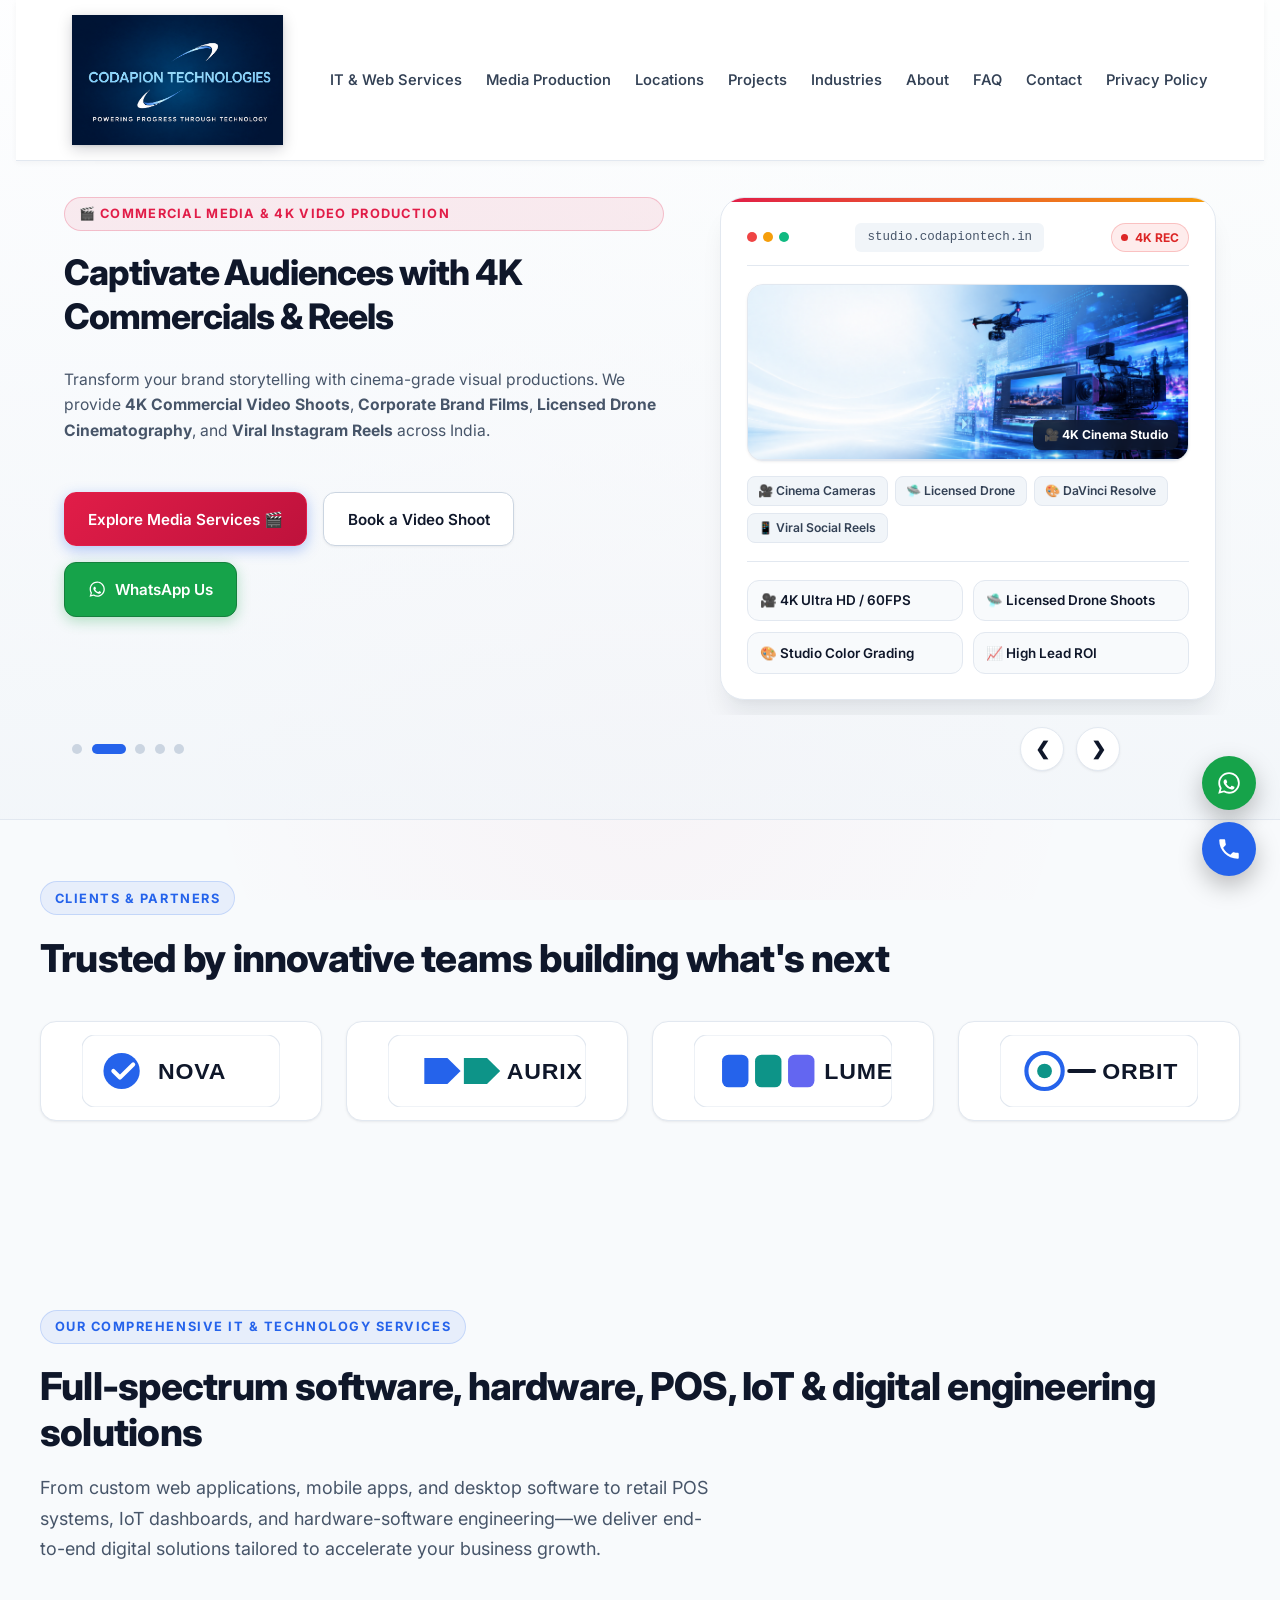
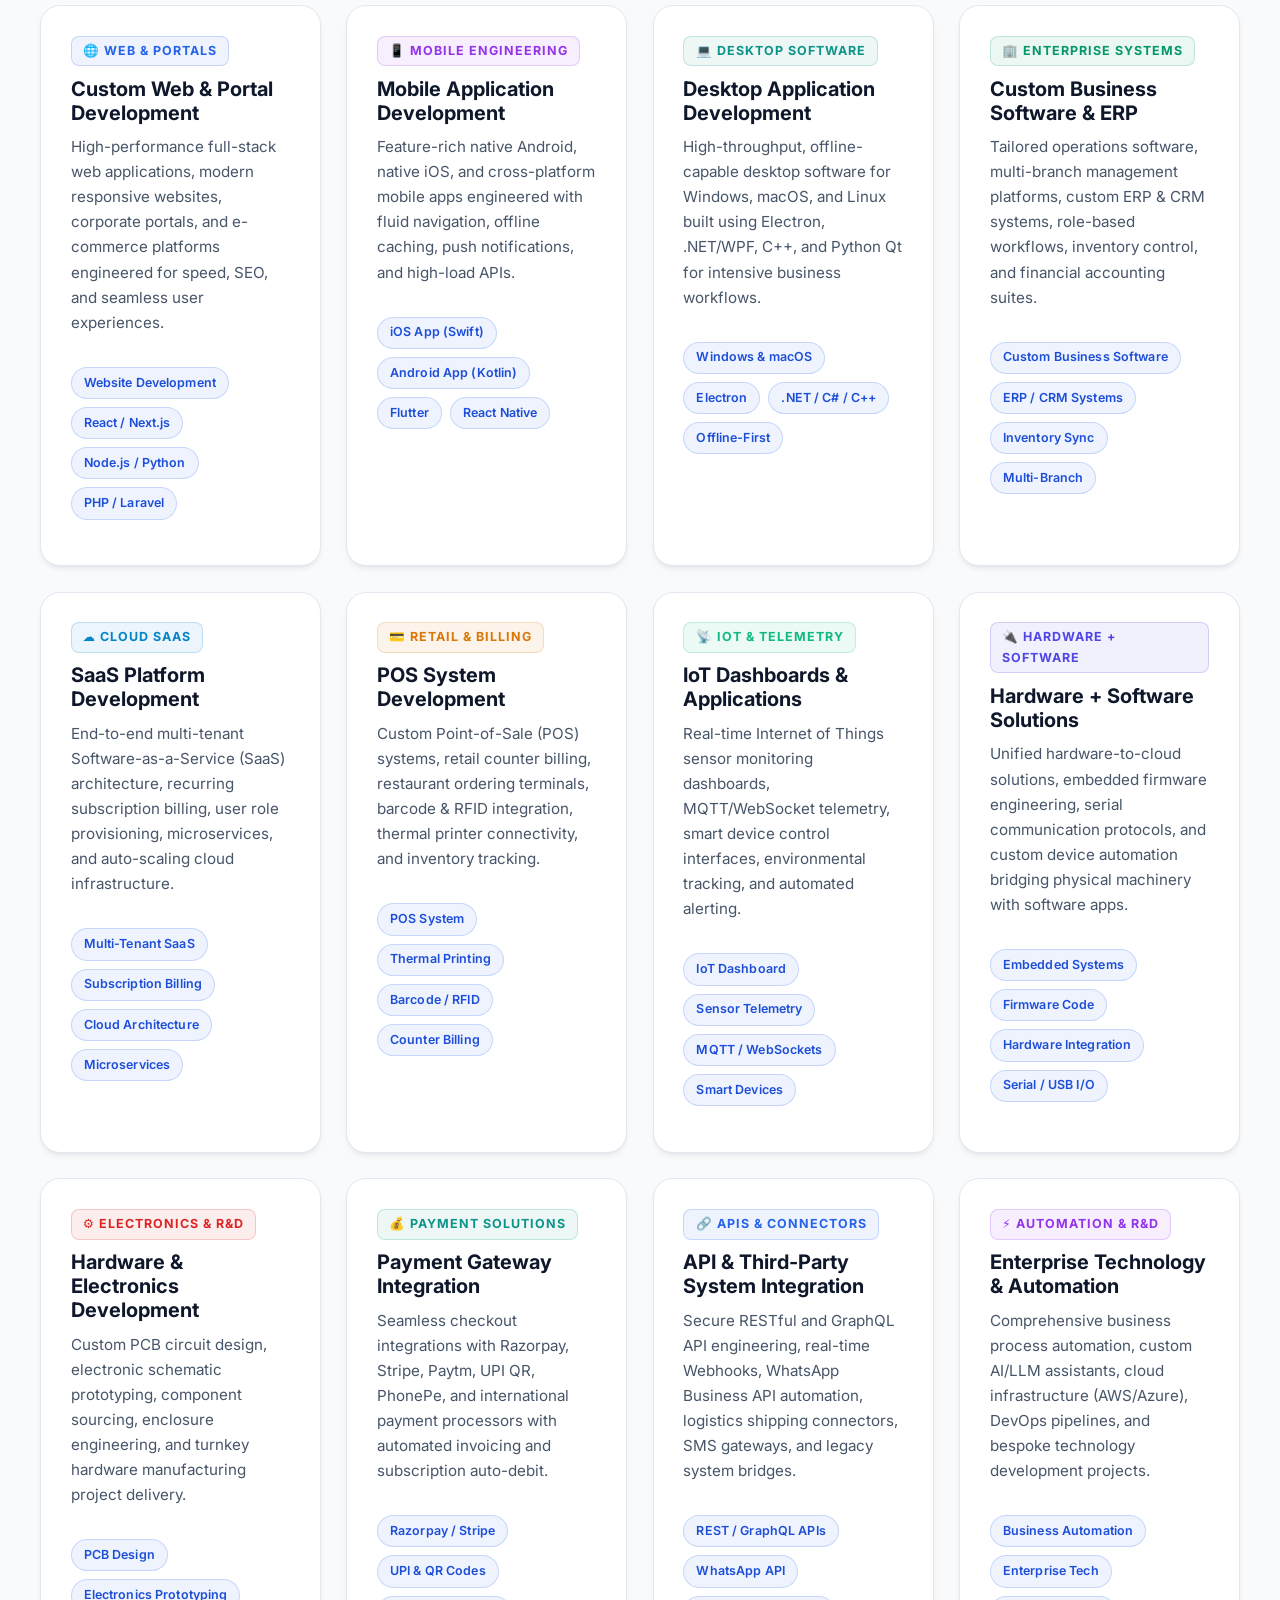
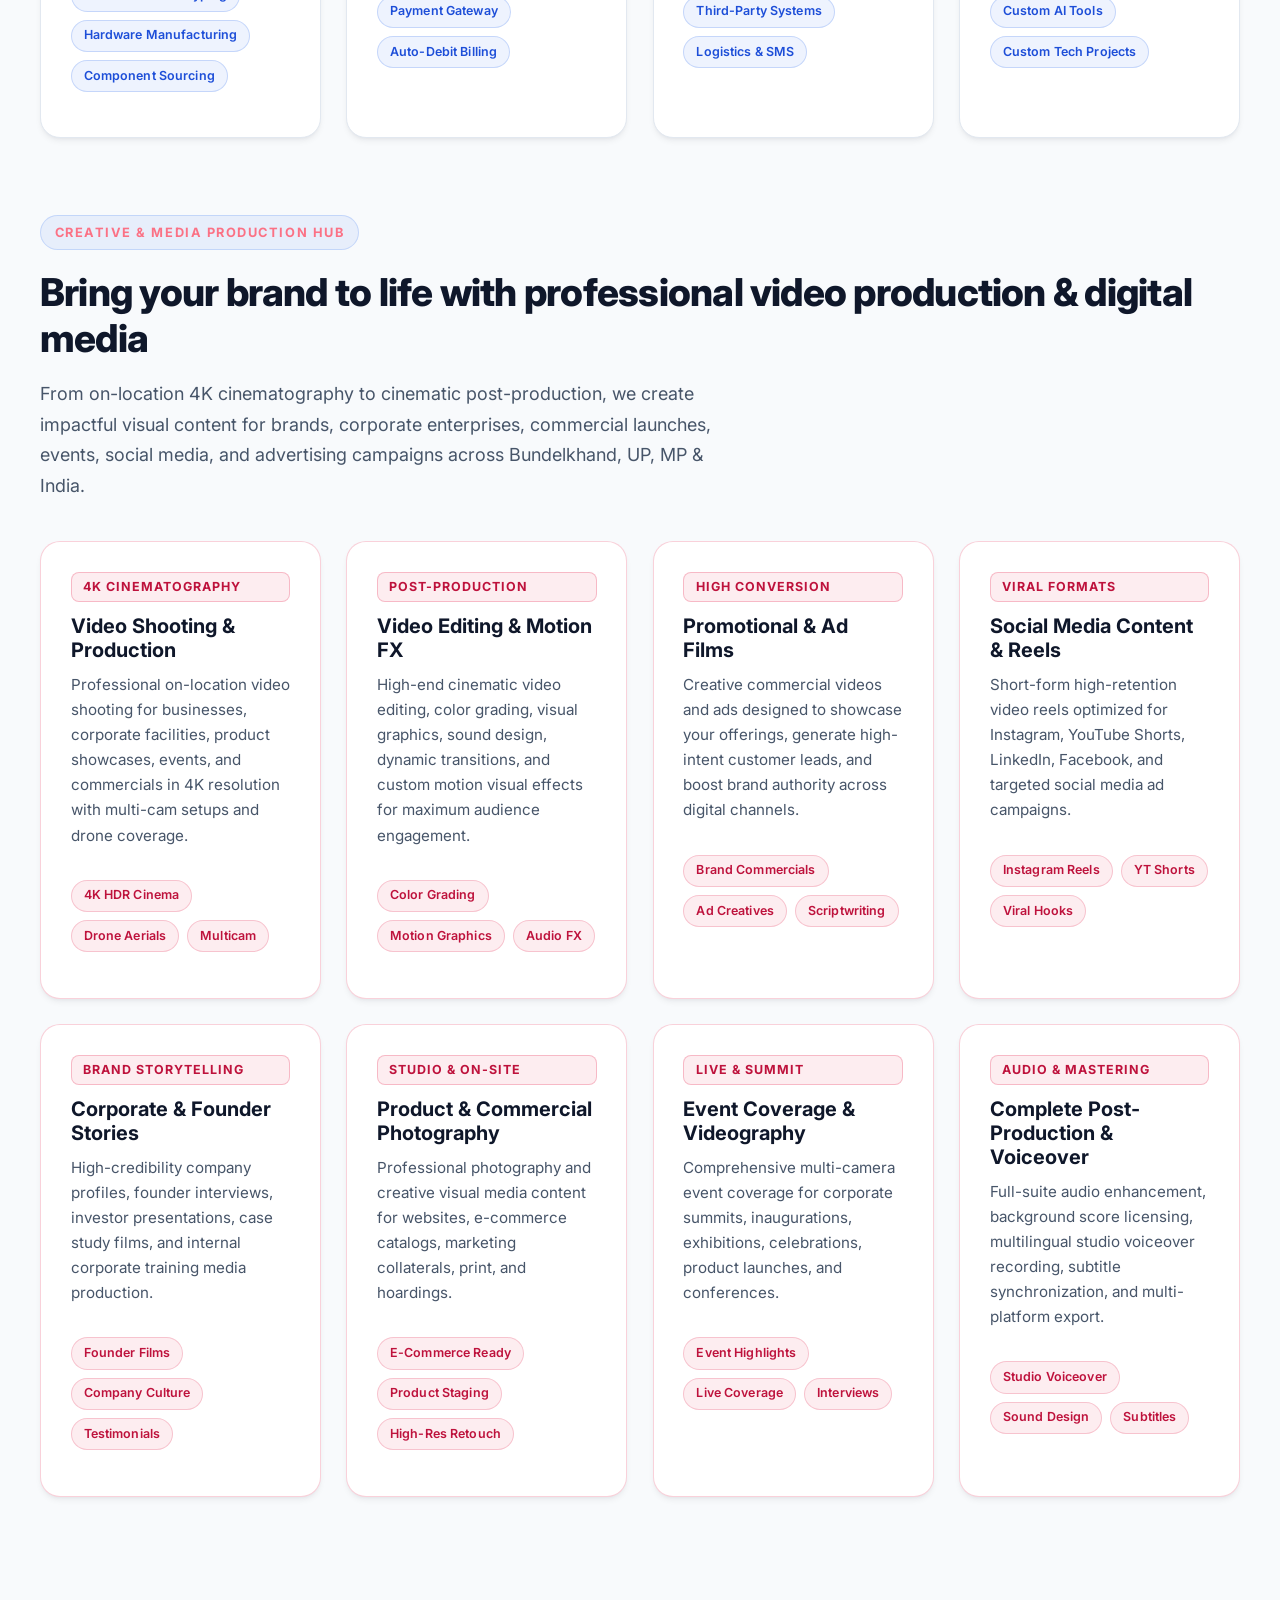
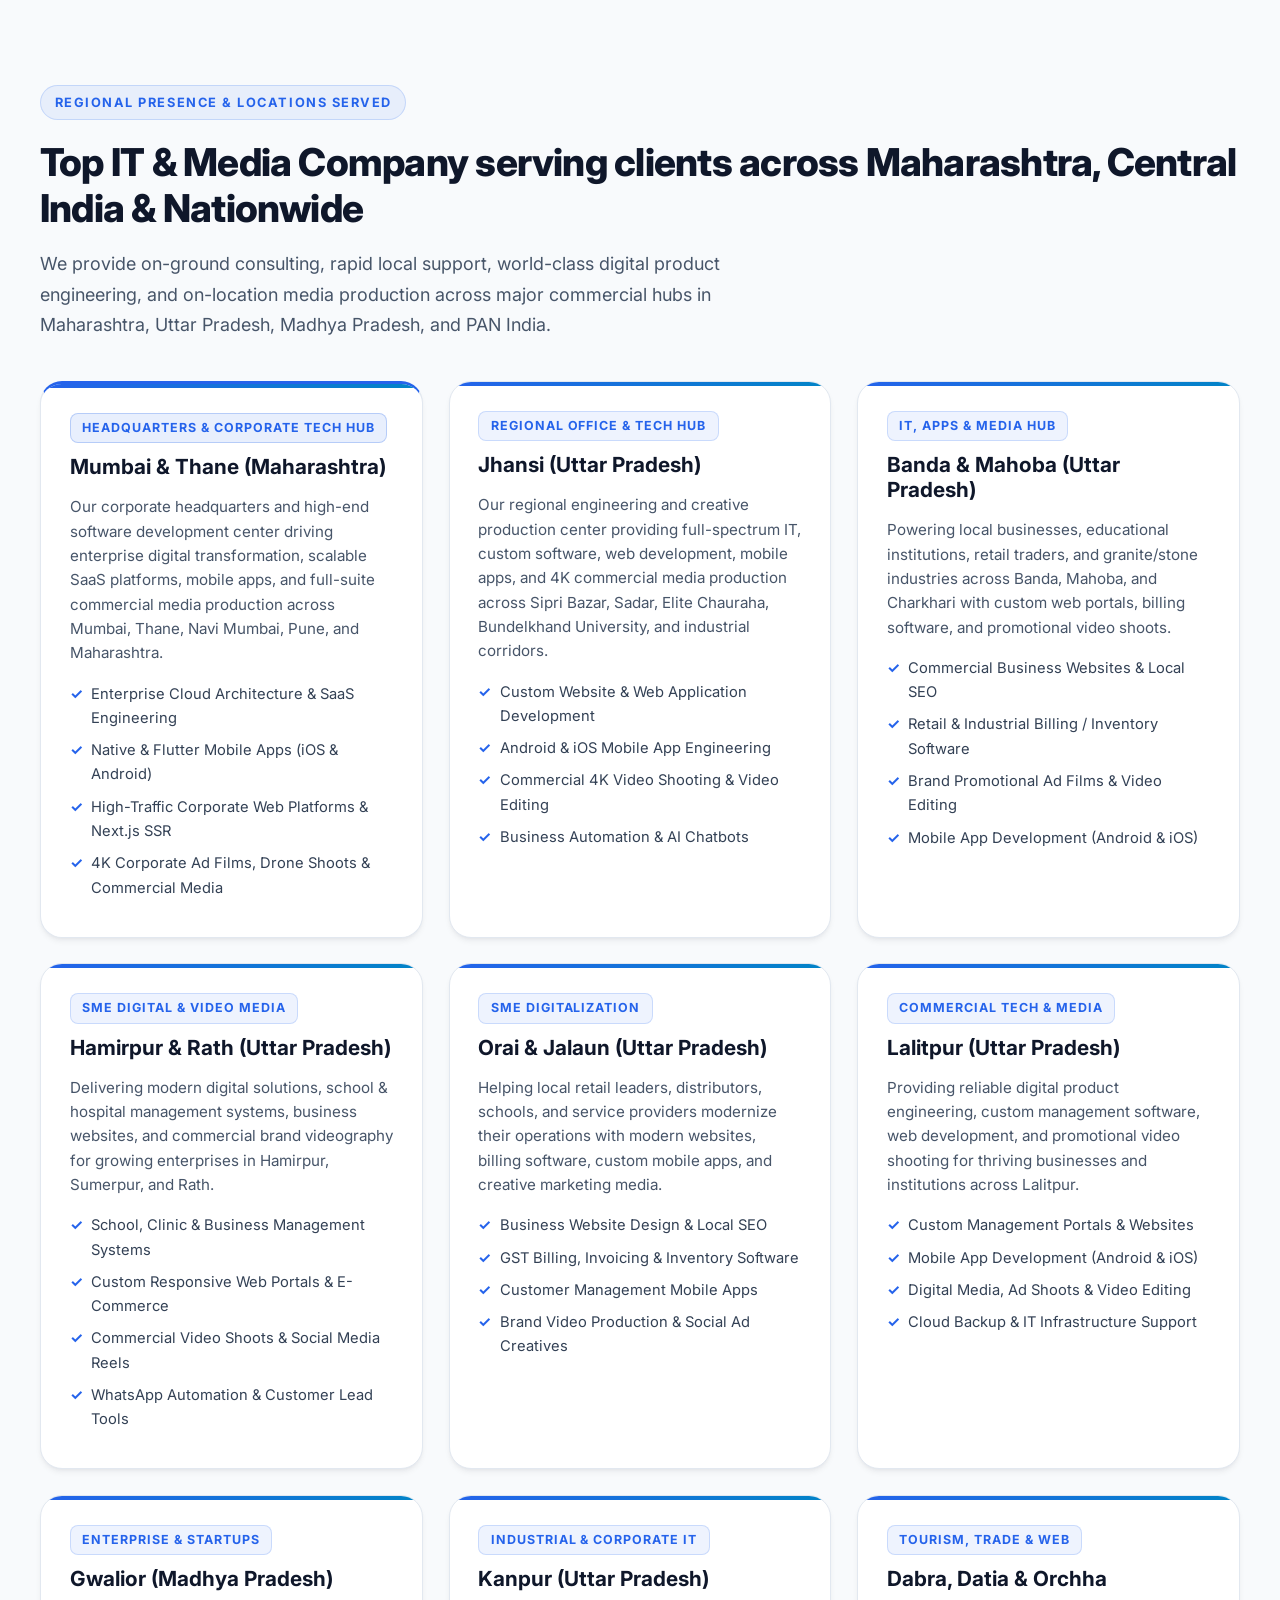
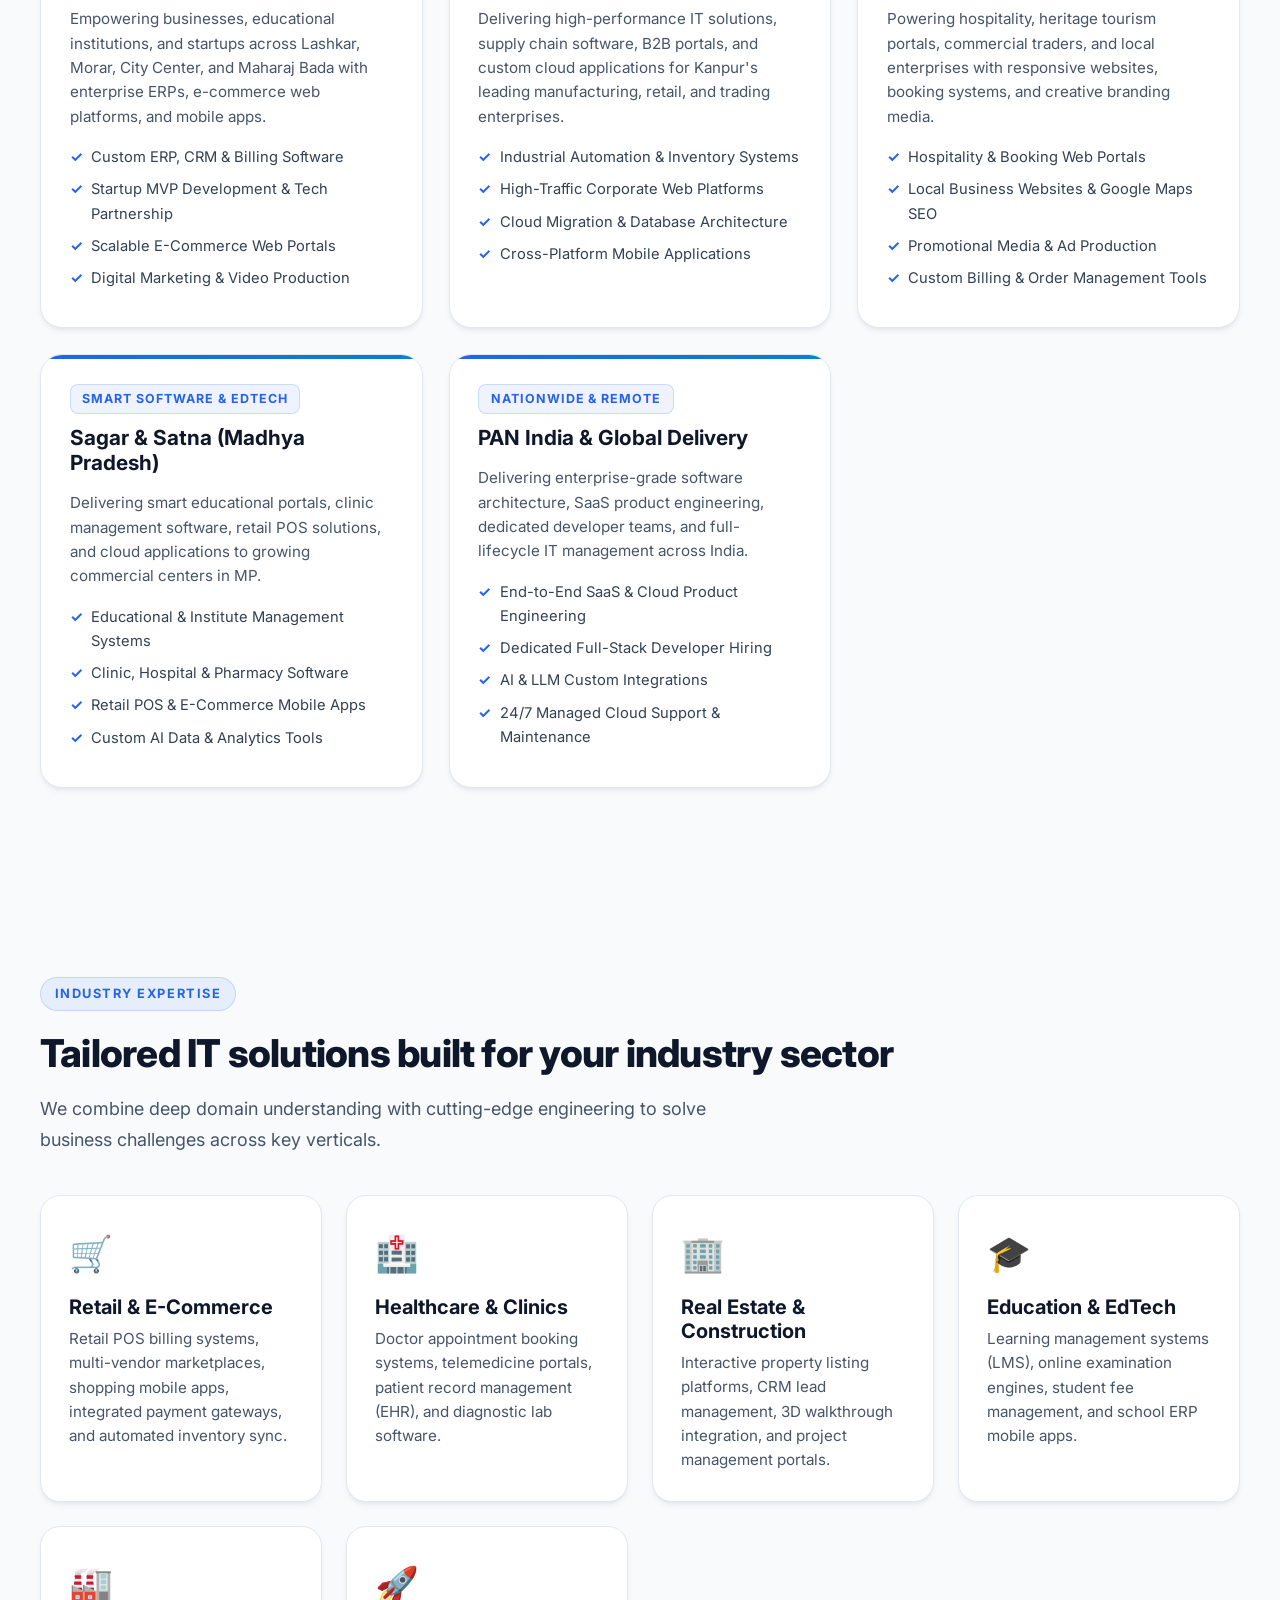
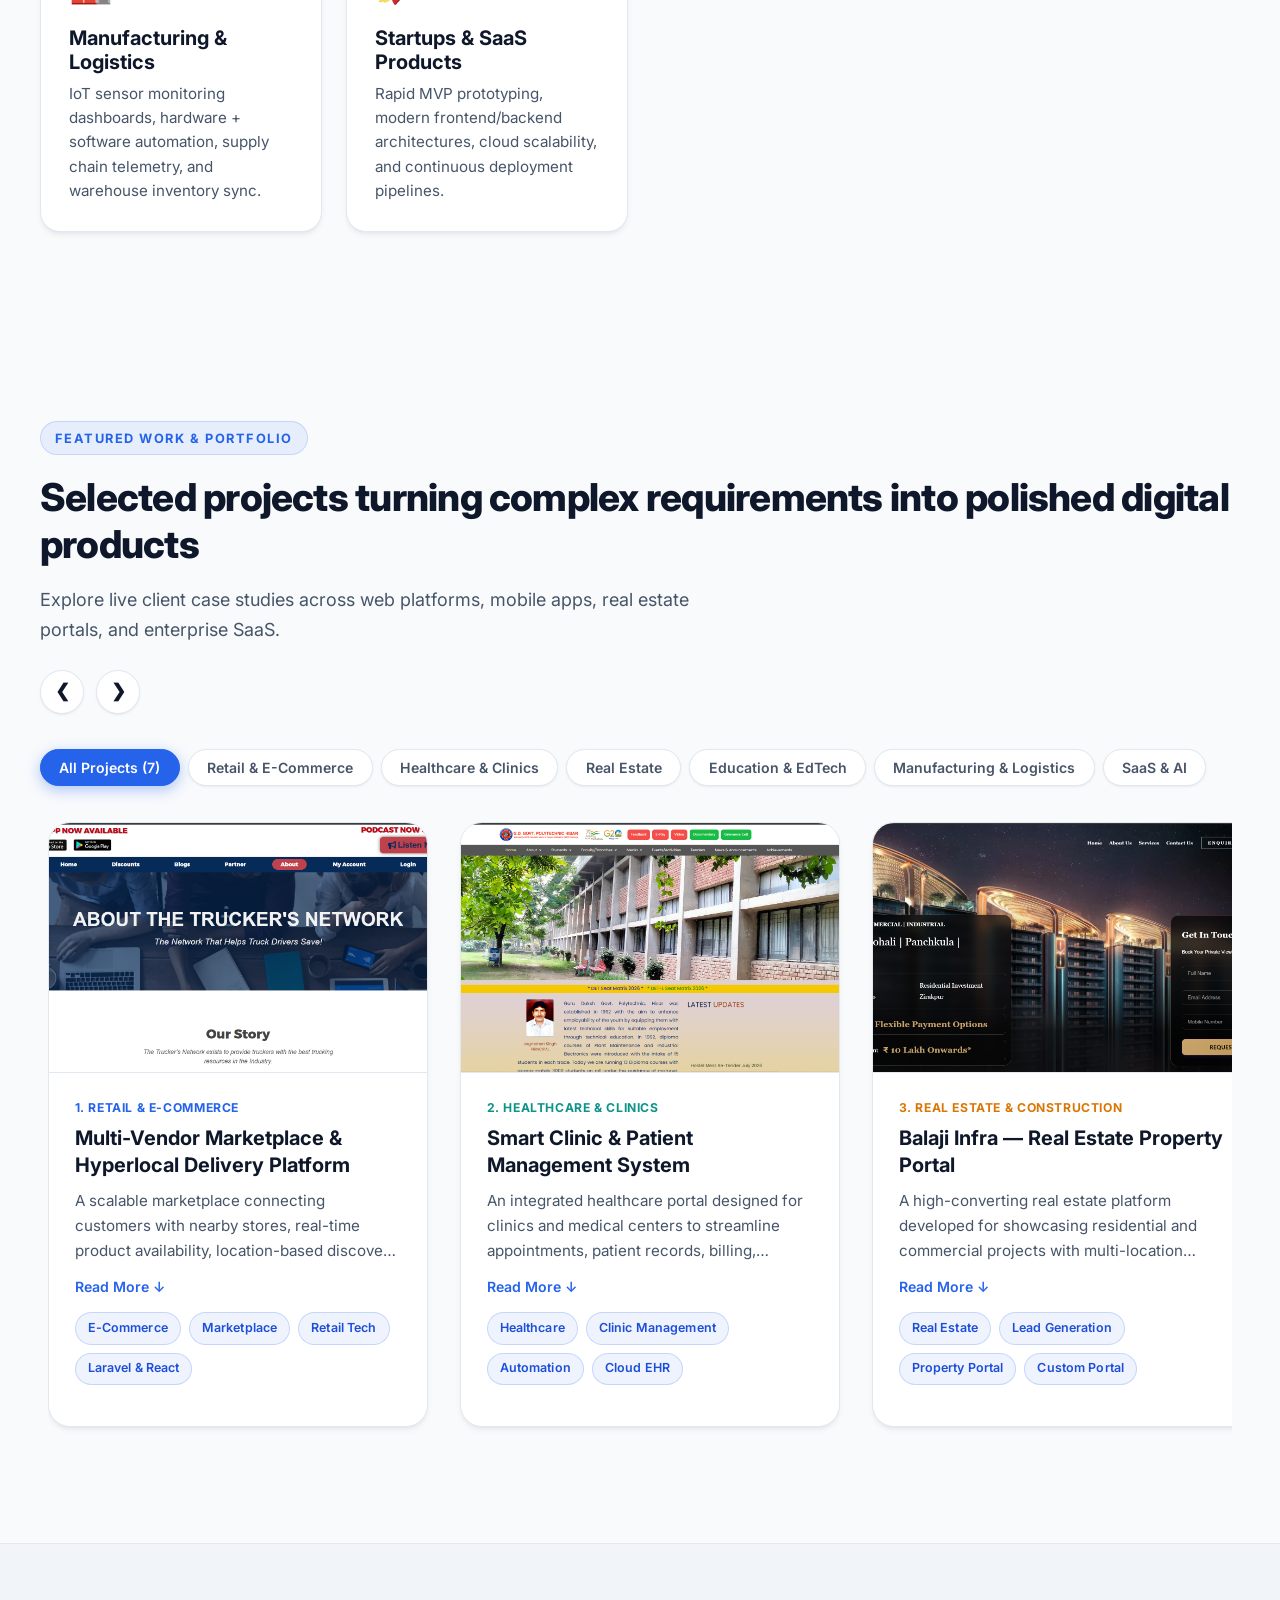
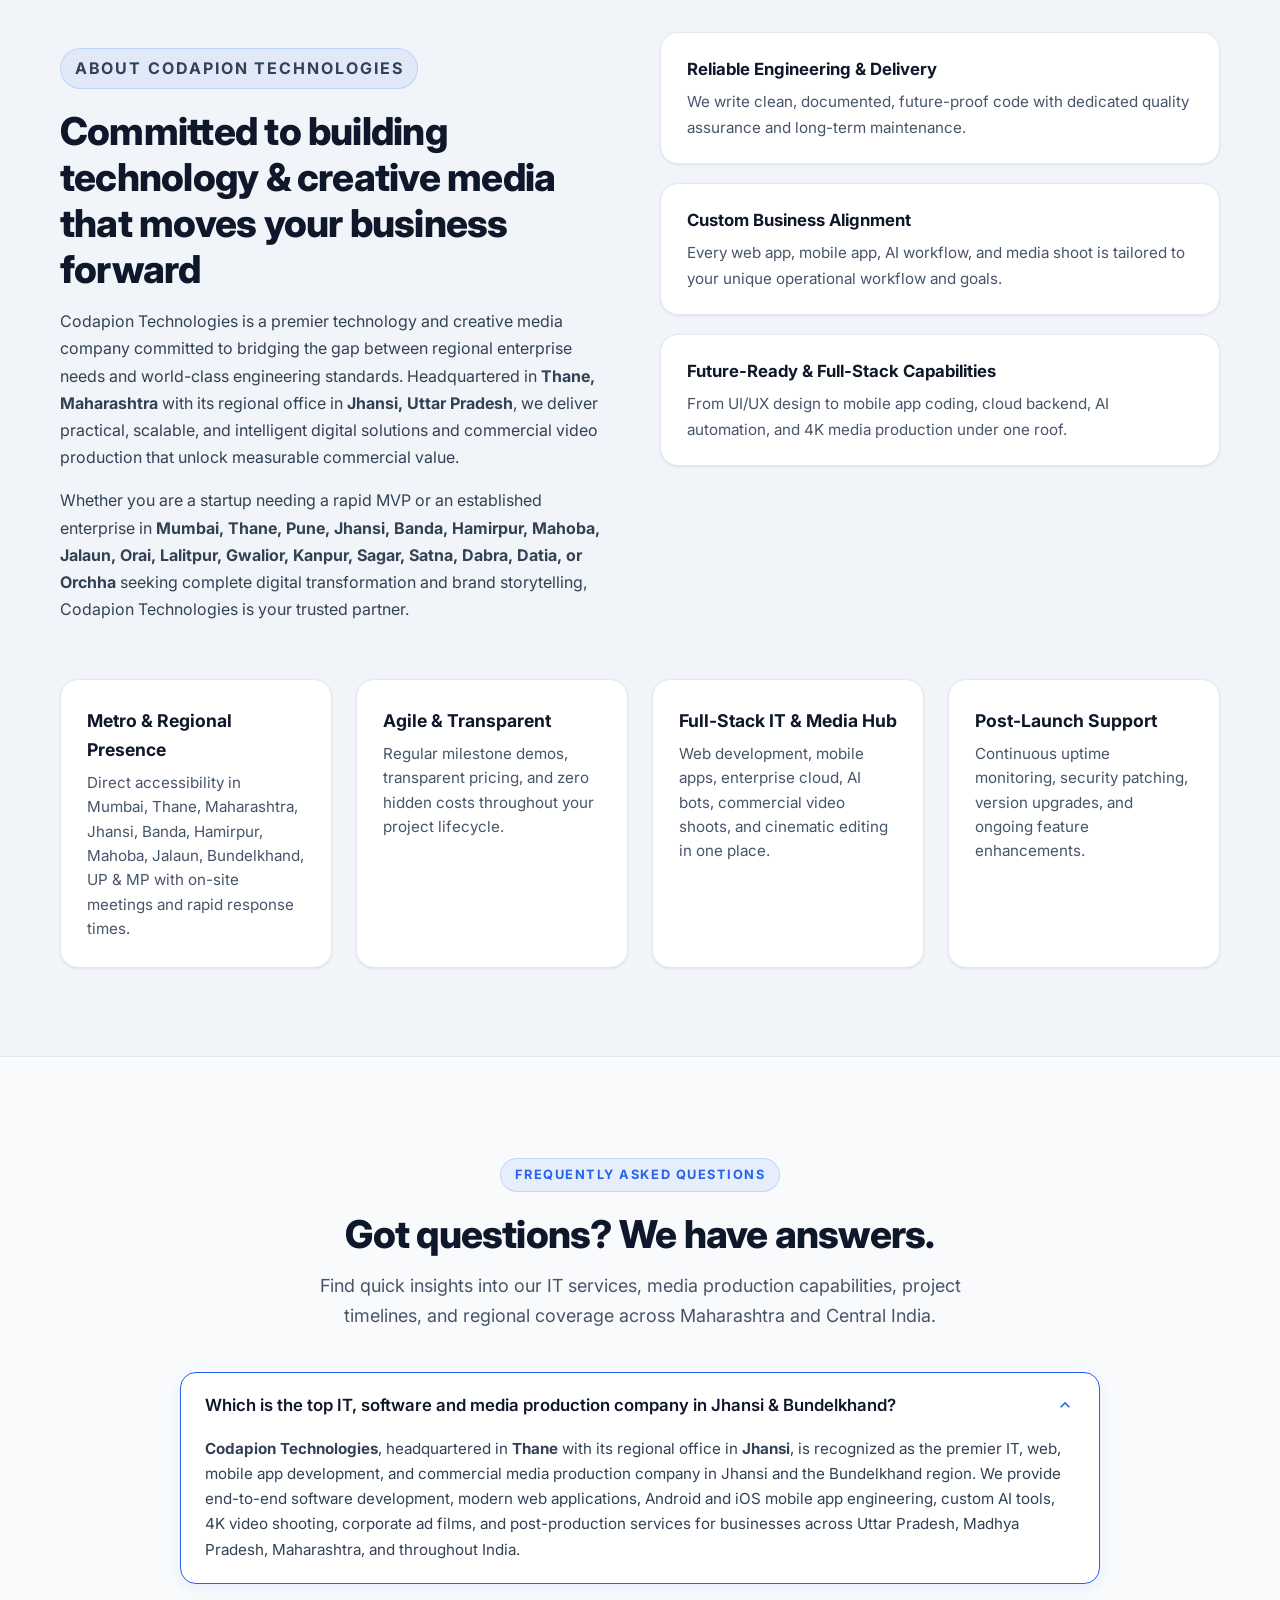
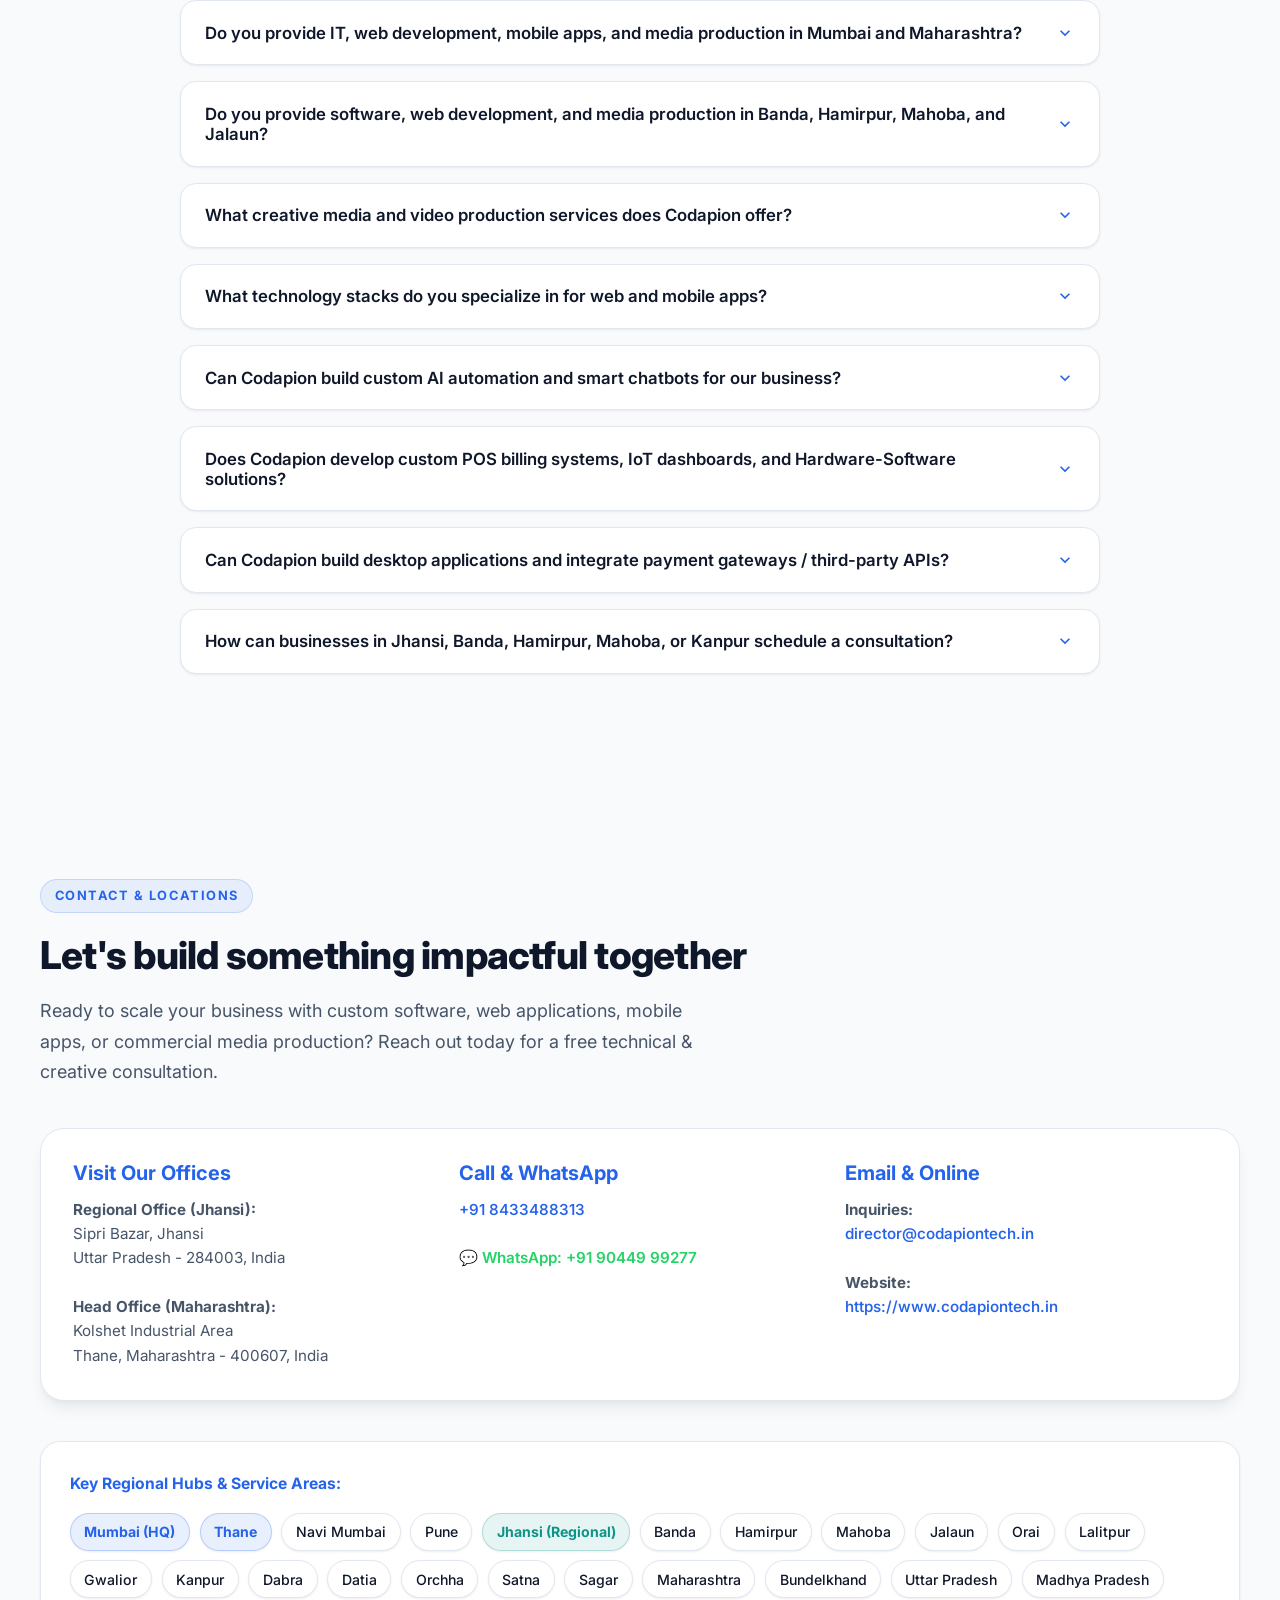
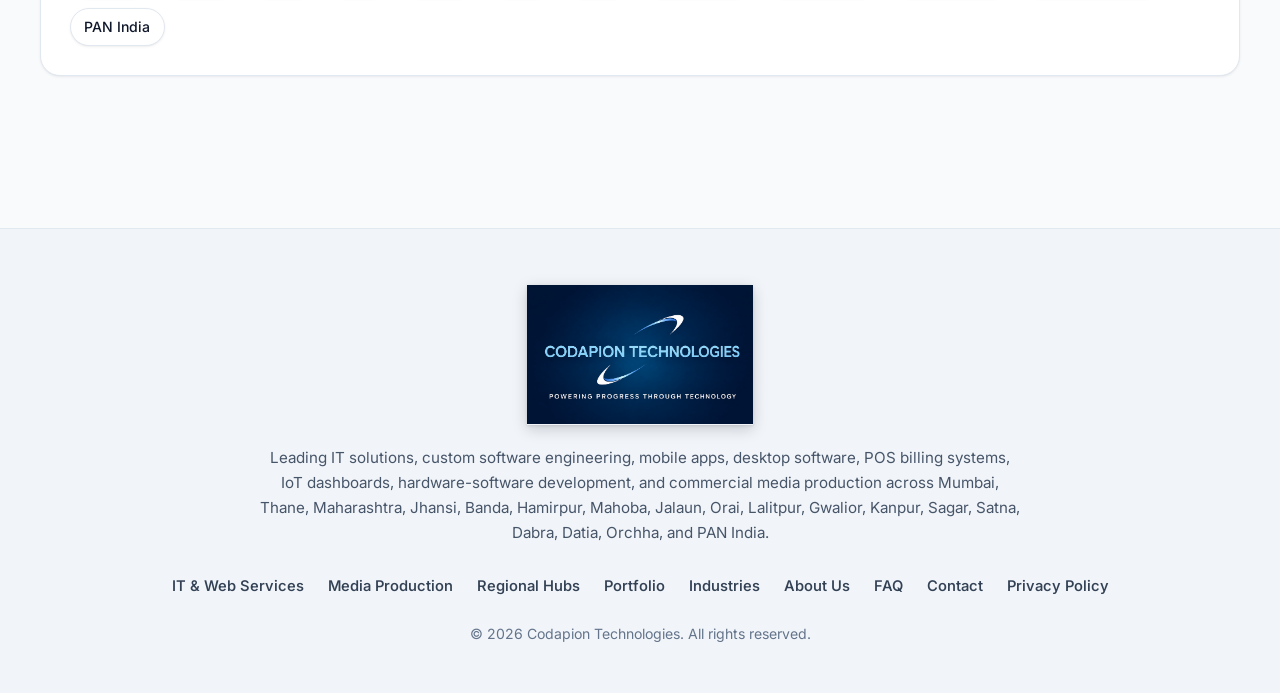
==== commit c6a0e38b: "changes" ====
--- a/index.html
+++ b/index.html
@@ -4,11 +4,11 @@
 <head>
     <meta charset="UTF-8" />
     <meta name="viewport" content="width=device-width, initial-scale=1.0" />
-    <title>Top IT, Web, Mobile App & Media Production Company in Mumbai, Thane, Jhansi & Central India | Codapion Technologies</title>
+    <title>Top IT, Web, Mobile App, POS, IoT & Media Production Company | Codapion Technologies</title>
     <meta name="description"
-        content="Codapion Technologies is the premier IT, web development, mobile app & commercial media production company headquartered in Thane (Mumbai MMR) with regional office in Jhansi. We deliver custom Web Apps, Mobile Apps, AI Solutions & 4K Video Production across Maharashtra, Bundelkhand & PAN India." />
+        content="Codapion Technologies is the premier IT, custom software, POS, IoT, hardware-software & commercial media production company headquartered in Thane (Mumbai MMR) with regional office in Jhansi. We deliver Web Apps, Mobile Apps, Desktop Software, POS Systems, IoT Dashboards, Hardware Electronics & 4K Video Production across Maharashtra, Bundelkhand & PAN India." />
     <meta name="keywords"
-        content="IT company Mumbai, Web development company Mumbai, Mobile app development Mumbai, Software company Thane, IT company Thane, Media production Mumbai, Ad films Mumbai, Video production Thane, Top IT company Jhansi, Best software development company Jhansi, Web development company Jhansi, Mobile app development Jhansi, Media production Jhansi, Video editing Jhansi, Ad films Jhansi, IT company Banda, Web development Banda, Mobile app Banda, Media services Banda, IT company Hamirpur, Web development Hamirpur, Video shoot Hamirpur, IT company Mahoba, Web design Mahoba, IT company Jalaun, Software company Orai, Web development Lalitpur, Software company Sagar, IT services Satna, Web design Dabra, Software company Datia, IT company Orchha, IT company in Gwalior, Software company Kanpur, Video production Maharashtra, Video production Central India, Codapion Technologies" />
+        content="IT company Mumbai, Web development company Mumbai, Mobile app development Mumbai, Software company Thane, Desktop application development Mumbai, POS system development Mumbai, IoT dashboard Mumbai, Hardware software solutions, Hardware manufacturing projects, Electronics development India, Payment gateway integration, API integration, Custom business software, SaaS platform development, Top IT company Jhansi, Best software development company Jhansi, POS software Jhansi, IoT solutions Jhansi, IT company Banda, Web development Banda, IT company Hamirpur, IT company Mahoba, IT company Jalaun, Software company Orai, Web development Lalitpur, Software company Sagar, IT services Satna, Web design Dabra, Software company Datia, IT company Orchha, IT company in Gwalior, Software company Kanpur, Video production Maharashtra, Codapion Technologies" />
     <meta name="author" content="Codapion Technologies" />
     <meta name="robots" content="index, follow, max-snippet:-1, max-image-preview:large, max-video-preview:-1" />
     <link rel="canonical" href="https://www.codapiontech.in/" />
@@ -24,9 +24,10 @@
     <meta property="og:type" content="website" />
     <meta property="og:url" content="https://www.codapiontech.in/" />
     <meta property="og:site_name" content="Codapion Technologies" />
-    <meta property="og:title" content="Top IT, Web, Mobile App & Media Production Company | Mumbai • Thane • Jhansi • Bundelkhand | Codapion Technologies" />
+    <meta property="og:title"
+        content="Top IT, Web, Mobile App, POS, IoT & Media Production Company | Mumbai • Thane • Jhansi | Codapion Technologies" />
     <meta property="og:description"
-        content="Premier IT & Creative Media company offering custom Web Development, Android/iOS Mobile Apps, AI Automation & 4K Commercial Media Production in Mumbai, Thane, Maharashtra, Jhansi, Banda, Hamirpur, Mahoba, Jalaun, Orai, Lalitpur, Central India & PAN India." />
+        content="Premier IT & Creative Media company offering Custom Web Development, Android/iOS Mobile Apps, Desktop Applications, POS Systems, IoT & Hardware Solutions, SaaS Platforms & 4K Commercial Media Production in Mumbai, Thane, Jhansi, Bundelkhand & PAN India." />
     <meta property="og:image" content="https://www.codapiontech.in/logo.png" />
     <meta property="og:image:width" content="1200" />
     <meta property="og:image:height" content="630" />
@@ -35,9 +36,10 @@
     <!-- Twitter Card Meta Tags -->
     <meta name="twitter:card" content="summary_large_image" />
     <meta name="twitter:url" content="https://www.codapiontech.in/" />
-    <meta name="twitter:title" content="Top IT, Web, Mobile App & Media Production Company | Mumbai, Thane & Jhansi | Codapion Technologies" />
+    <meta name="twitter:title"
+        content="Top IT, Web, Mobile App, POS, IoT & Media Production Company | Mumbai, Thane & Jhansi | Codapion Technologies" />
     <meta name="twitter:description"
-        content="Empowering businesses with custom Web & Mobile Apps, AI Solutions, Cloud IT Services & 4K Commercial Media Production across Mumbai, Maharashtra, Central India & Nationwide." />
+        content="Empowering businesses with custom Web & Mobile Apps, Desktop Software, POS Systems, IoT Telemetry, Hardware Solutions & 4K Media Production across Mumbai, Maharashtra, Central India & Nationwide." />
     <meta name="twitter:image" content="https://www.codapiontech.in/logo.png" />
 
     <link rel="preconnect" href="https://fonts.googleapis.com" />
@@ -115,13 +117,13 @@
       },
       "hasOfferCatalog": {
         "@type": "OfferCatalog",
-        "name": "IT Solutions, Software & Media Production Services",
+        "name": "IT Solutions, Software, Hardware & Media Production Services",
         "itemListElement": [
           {
             "@type": "Offer",
             "itemOffered": {
               "@type": "Service",
-              "name": "Custom Web Application Development",
+              "name": "Custom Web Application & Portal Development",
               "description": "High-performance full-stack web applications, SaaS products, custom portals, and responsive websites built with React, Next.js, Node.js, PHP, and Python."
             }
           },
@@ -129,16 +131,88 @@
             "@type": "Offer",
             "itemOffered": {
               "@type": "Service",
-              "name": "Mobile Application Development",
-              "description": "Native Android, iOS, and cross-platform Flutter/React Native mobile applications for startups, retail, and enterprises."
+              "name": "Mobile Application Engineering (iOS & Android)",
+              "description": "Native Android (Kotlin), native iOS (Swift), and cross-platform Flutter/React Native mobile applications for startups, retail, and enterprises."
             }
           },
           {
             "@type": "Offer",
             "itemOffered": {
               "@type": "Service",
-              "name": "AI Solutions & Process Automation",
-              "description": "Custom AI chatbots, workflow automation, machine learning models, and predictive business intelligence."
+              "name": "Desktop Application Development",
+              "description": "Cross-platform offline-first desktop software for Windows, macOS, and Linux built using Electron, .NET/C#, C++, and Python Qt."
+            }
+          },
+          {
+            "@type": "Offer",
+            "itemOffered": {
+              "@type": "Service",
+              "name": "Custom Business Software & ERP/CRM Solutions",
+              "description": "Bespoke business operations software, multi-branch ERP systems, customer relationship management (CRM), and automated inventory platforms."
+            }
+          },
+          {
+            "@type": "Offer",
+            "itemOffered": {
+              "@type": "Service",
+              "name": "SaaS Platform Architecture & Development",
+              "description": "Multi-tenant cloud SaaS systems, recurring subscription billing engines, microservices architectures, and auto-scaling cloud deployments."
+            }
+          },
+          {
+            "@type": "Offer",
+            "itemOffered": {
+              "@type": "Service",
+              "name": "Point of Sale (POS) System Development",
+              "description": "Custom retail POS software, restaurant billing systems, barcode & RFID integration, thermal printer connectivity, and offline inventory sync."
+            }
+          },
+          {
+            "@type": "Offer",
+            "itemOffered": {
+              "@type": "Service",
+              "name": "IoT Dashboard & Connected Applications",
+              "description": "Real-time Internet of Things sensor monitoring dashboards, MQTT/WebSocket telemetry, smart device control, and remote alerts."
+            }
+          },
+          {
+            "@type": "Offer",
+            "itemOffered": {
+              "@type": "Service",
+              "name": "Hardware + Software Solutions & Embedded Systems",
+              "description": "Firmware engineering, microcontroller interfacing, hardware-to-cloud gateways, and custom hardware automation bridging physical devices with digital apps."
+            }
+          },
+          {
+            "@type": "Offer",
+            "itemOffered": {
+              "@type": "Service",
+              "name": "Hardware & Electronics Development & Manufacturing Projects",
+              "description": "Custom PCB circuit board design, electronic schematic prototyping, component sourcing, enclosure fabrication, and turnkey electronics manufacturing."
+            }
+          },
+          {
+            "@type": "Offer",
+            "itemOffered": {
+              "@type": "Service",
+              "name": "Payment Integration & Payment Gateway Solutions",
+              "description": "Seamless payment gateway integration with Razorpay, Stripe, Paytm, UPI, PhonePe, multi-currency gateways, and automated recurring billing."
+            }
+          },
+          {
+            "@type": "Offer",
+            "itemOffered": {
+              "@type": "Service",
+              "name": "API & Third-Party System Integration",
+              "description": "RESTful & GraphQL API development, secure Webhooks, WhatsApp Business API automation, logistics shipping connectors, and SMS gateways."
+            }
+          },
+          {
+            "@type": "Offer",
+            "itemOffered": {
+              "@type": "Service",
+              "name": "Enterprise Technology & Business Automation Solutions",
+              "description": "Custom AI chatbots, process workflow automation, predictive business intelligence, cloud DevOps, and customized tech R&D projects."
             }
           },
           {
@@ -148,14 +222,6 @@
               "name": "Creative Media & 4K Video Production Services",
               "description": "4K commercial video shoots, brand promotional films, social media reels, corporate documentaries, and full post-production."
             }
-          },
-          {
-            "@type": "Offer",
-            "itemOffered": {
-              "@type": "Service",
-              "name": "Enterprise IT Solutions & Cloud Consulting",
-              "description": "Custom ERP, CRM, Cloud migration (AWS/Azure), database architecture, and full-spectrum IT consulting."
-            }
           }
         ]
       }
@@ -170,10 +236,26 @@
       "mainEntity": [
         {
           "@type": "Question",
-          "name": "Which is the top IT, software and media production company in Jhansi and Bundelkhand?",
+          "name": "Which is the top IT, software, hardware and media production company in Jhansi and Bundelkhand?",
           "acceptedAnswer": {
             "@type": "Answer",
-            "text": "Codapion Technologies, headquartered in Thane with its regional office in Jhansi, is recognized as the top IT, software, and media production company in Jhansi and the Bundelkhand region. We specialize in custom web application development, mobile app development (Android & iOS), artificial intelligence solutions, enterprise ERP/CRM software, and creative 4K commercial video production."
+            "text": "Codapion Technologies, headquartered in Thane with its regional office in Jhansi, is recognized as the top IT, software, hardware solutions, and media production company in Jhansi and the Bundelkhand region. We specialize in custom web application development, mobile apps (Android & iOS), desktop applications, POS billing systems, IoT telemetry dashboards, hardware + software embedded solutions, and creative 4K commercial video production."
+          }
+        },
+        {
+          "@type": "Question",
+          "name": "Does Codapion develop custom POS billing systems, IoT dashboards, and Hardware-Software solutions?",
+          "acceptedAnswer": {
+            "@type": "Answer",
+            "text": "Yes! We build full-featured Point of Sale (POS) software with barcode and thermal printer integration, real-time IoT sensor telemetry dashboards, custom PCB electronics, firmware integration, and hardware-to-cloud automated systems."
+          }
+        },
+        {
+          "@type": "Question",
+          "name": "Can Codapion build desktop applications and integrate payment gateways / third-party APIs?",
+          "acceptedAnswer": {
+            "@type": "Answer",
+            "text": "Yes, we engineer high-performance cross-platform desktop applications (Windows, macOS, Linux) and provide seamless integrations with payment gateways (Razorpay, Stripe, UPI, Paytm), WhatsApp Business API, logistics shipping connectors, and enterprise ERP/CRM APIs."
           }
         },
         {
@@ -197,7 +279,7 @@
           "name": "What web and mobile app development technologies does Codapion Technologies use?",
           "acceptedAnswer": {
             "@type": "Answer",
-            "text": "We engineer solutions using modern, scalable tech stacks including React, Next.js, Node.js, Python, PHP (Laravel/WordPress), Flutter, Kotlin, Swift, PostgreSQL, MongoDB, AWS Cloud, Docker, and AI/LLM frameworks."
+            "text": "We engineer solutions using modern, scalable tech stacks including React, Next.js, Node.js, Python, PHP (Laravel/WordPress), Flutter, Kotlin, Swift, Electron, PostgreSQL, MongoDB, AWS Cloud, Docker, and AI/LLM frameworks."
           }
         },
         {
@@ -280,7 +362,8 @@
     <header class="hero">
         <nav class="nav">
             <a href="https://www.codapiontech.in/" class="brand" title="Codapion Technologies - Home">
-                <img src="logo.png" alt="Codapion Technologies - Top IT Company" class="brand-logo" width="220" height="70" />
+                <img src="logo.png" alt="Codapion Technologies - Top IT Company" class="brand-logo" width="220"
+                    height="70" />
             </a>
             <div class="nav-links">
                 <a href="#services">IT & Web Services</a>
@@ -303,15 +386,21 @@
                         <span class="hero-slide-badge badge-it">💻 Full-Stack IT & Mobile Engineering</span>
                         <h1>Innovative Solutions For A Digital Tomorrow</h1>
                         <p class="lead">
-                            We build smart, scalable, and secure software that drives your business forward. Specializing in <strong>Custom Software Development</strong>, <strong>Mobile Apps (iOS & Android)</strong>, <strong>Web Platforms</strong>, and <strong>Cloud Solutions</strong> across Mumbai, Maharashtra, and PAN India.
+                            We build smart, scalable, and secure technology that drives your business forward.
+                            Specializing in <strong>Custom Software</strong>, <strong>Mobile Apps (iOS &
+                                Android)</strong>, <strong>Desktop Software</strong>, <strong>POS Billing
+                                Systems</strong>, and <strong>IoT & Hardware Solutions</strong> across Mumbai,
+                            Maharashtra, and PAN India.
                         </p>
                         <div class="hero-actions">
                             <a href="#services" class="btn btn-primary">Explore IT Services</a>
                             <a href="#contact" class="btn btn-secondary">Get Free Proposal</a>
-                            <a href="https://wa.me/919044999277?text=Hello%20Codapion%20Technologies%2C%20I%20would%20like%20to%20discuss%20an%20IT%20or%20Software%20project." 
-                               target="_blank" rel="noopener noreferrer" class="btn btn-whatsapp" aria-label="Chat on WhatsApp">
+                            <a href="https://wa.me/919044999277?text=Hello%20Codapion%20Technologies%2C%20I%20would%20like%20to%20discuss%20an%20IT%20or%20Software%20project."
+                                target="_blank" rel="noopener noreferrer" class="btn btn-whatsapp"
+                                aria-label="Chat on WhatsApp">
                                 <svg class="icon-svg" viewBox="0 0 24 24">
-                                    <path d="M12.04 2c-5.46 0-9.91 4.45-9.91 9.91 0 1.75.46 3.45 1.32 4.95L2.05 22l5.25-1.38c1.45.79 3.08 1.21 4.74 1.21 5.46 0 9.91-4.45 9.91-9.91 0-2.65-1.03-5.14-2.9-7.01A9.816 9.816 0 0 0 12.04 2zm.01 1.67c2.2 0 4.26.86 5.82 2.42a8.225 8.225 0 0 1 2.41 5.83c0 4.54-3.7 8.24-8.24 8.24-1.48 0-2.93-.4-4.2-1.15l-.3-.18-3.12.82.83-3.04-.2-.31a8.196 8.196 0 0 1-1.26-4.38c0-4.54 3.7-8.24 8.24-8.24zm4.52 11.66c-.25-.12-1.47-.72-1.7-.81-.23-.08-.39-.12-.56.12-.17.25-.64.81-.79.97-.14.17-.29.19-.54.06-.25-.12-1.05-.39-2-1.23-.74-.66-1.24-1.47-1.39-1.72-.14-.25-.02-.38.11-.5.11-.11.25-.29.37-.43.12-.14.17-.25.25-.41.08-.17.04-.31-.02-.43-.06-.12-.56-1.34-.76-1.84-.2-.48-.4-.42-.56-.43h-.47c-.17 0-.43.06-.66.31-.22.25-.86.84-.86 2.05 0 1.21.88 2.38 1 2.54.12.17 1.74 2.66 4.22 3.73.59.25 1.05.41 1.41.52.59.19 1.13.16 1.56.1.48-.07 1.47-.6 1.68-1.18.21-.58.21-1.07.15-1.18-.06-.11-.22-.17-.47-.3z"/>
+                                    <path
+                                        d="M12.04 2c-5.46 0-9.91 4.45-9.91 9.91 0 1.75.46 3.45 1.32 4.95L2.05 22l5.25-1.38c1.45.79 3.08 1.21 4.74 1.21 5.46 0 9.91-4.45 9.91-9.91 0-2.65-1.03-5.14-2.9-7.01A9.816 9.816 0 0 0 12.04 2zm.01 1.67c2.2 0 4.26.86 5.82 2.42a8.225 8.225 0 0 1 2.41 5.83c0 4.54-3.7 8.24-8.24 8.24-1.48 0-2.93-.4-4.2-1.15l-.3-.18-3.12.82.83-3.04-.2-.31a8.196 8.196 0 0 1-1.26-4.38c0-4.54 3.7-8.24 8.24-8.24zm4.52 11.66c-.25-.12-1.47-.72-1.7-.81-.23-.08-.39-.12-.56.12-.17.25-.64.81-.79.97-.14.17-.29.19-.54.06-.25-.12-1.05-.39-2-1.23-.74-.66-1.24-1.47-1.39-1.72-.14-.25-.02-.38.11-.5.11-.11.25-.29.37-.43.12-.14.17-.25.25-.41.08-.17.04-.31-.02-.43-.06-.12-.56-1.34-.76-1.84-.2-.48-.4-.42-.56-.43h-.47c-.17 0-.43.06-.66.31-.22.25-.86.84-.86 2.05 0 1.21.88 2.38 1 2.54.12.17 1.74 2.66 4.22 3.73.59.25 1.05.41 1.41.52.59.19 1.13.16 1.56.1.48-.07 1.47-.6 1.68-1.18.21-.58.21-1.07.15-1.18-.06-.11-.22-.17-.47-.3z" />
                                 </svg>
                                 WhatsApp Us
                             </a>
@@ -325,19 +414,20 @@
                                 <span class="mockup-dot green"></span>
                             </div>
                             <span class="mockup-address-bar">innovate.codapiontech.in</span>
-                            <span class="banner-status-badge status-live"><span class="pulse-dot"></span> Live Cloud</span>
+                            <span class="banner-status-badge status-live"><span class="pulse-dot"></span> Live
+                                Cloud</span>
                         </div>
                         <div class="banner-image-preview">
-                            <img class="project-thumb" src="codapion-banners-no-logo/slide-1-no-logo.png" 
-                                 alt="Innovative Solutions for a Digital Tomorrow - Custom Software, Mobile Apps, Web Development, Cloud Solutions by Codapion Technologies"
-                                 role="button" tabindex="0" width="600" height="250" loading="eager" />
+                            <img class="project-thumb" src="codapion-banners-no-logo/slide-1-no-logo.png"
+                                alt="Innovative Solutions for a Digital Tomorrow - Custom Software, Mobile Apps, Web Development, Cloud Solutions by Codapion Technologies"
+                                role="button" tabindex="0" width="600" height="250" loading="eager" />
                             <span class="banner-image-badge">⚡ Digital Tomorrow</span>
                         </div>
                         <div class="banner-tech-pills">
                             <span class="banner-tech-pill">⚙️ Custom Software</span>
-                            <span class="banner-tech-pill">📱 Mobile Apps</span>
-                            <span class="banner-tech-pill">🌐 Web Development</span>
-                            <span class="banner-tech-pill">☁️ Cloud Solutions</span>
+                            <span class="banner-tech-pill">💻 Desktop & POS</span>
+                            <span class="banner-tech-pill">📱 Mobile & Web</span>
+                            <span class="banner-tech-pill">📡 IoT & Hardware</span>
                         </div>
                         <div class="slide-metrics">
                             <div class="metric-pill">⚡ 99.9% Uptime SLA</div>
@@ -354,15 +444,22 @@
                         <span class="hero-slide-badge badge-media">🎬 Commercial Media & 4K Video Production</span>
                         <h1>Captivate Audiences with 4K Commercials & Reels</h1>
                         <p class="lead">
-                            Transform your brand storytelling with cinema-grade visual productions. We provide <strong>4K Commercial Video Shoots</strong>, <strong>Corporate Brand Films</strong>, <strong>Licensed Drone Cinematography</strong>, and <strong>Viral Instagram Reels</strong> across India.
+                            Transform your brand storytelling with cinema-grade visual productions. We provide
+                            <strong>4K Commercial Video Shoots</strong>, <strong>Corporate Brand Films</strong>,
+                            <strong>Licensed Drone Cinematography</strong>, and <strong>Viral Instagram Reels</strong>
+                            across India.
                         </p>
                         <div class="hero-actions">
-                            <a href="#media" class="btn btn-primary" style="background: linear-gradient(135deg, #e11d48 0%, #be123c 100%); border-color: #e11d48;">Explore Media Services 🎬</a>
+                            <a href="#media" class="btn btn-primary"
+                                style="background: linear-gradient(135deg, #e11d48 0%, #be123c 100%); border-color: #e11d48;">Explore
+                                Media Services 🎬</a>
                             <a href="#contact" class="btn btn-secondary">Book a Video Shoot</a>
-                            <a href="https://wa.me/919044999277?text=Hello%20Codapion%20Technologies%2C%20I%20would%20like%20to%20discuss%20a%20Video%20Shoot%20or%20Media%20Production%20project." 
-                               target="_blank" rel="noopener noreferrer" class="btn btn-whatsapp" aria-label="Chat on WhatsApp">
+                            <a href="https://wa.me/919044999277?text=Hello%20Codapion%20Technologies%2C%20I%20would%20like%20to%20discuss%20a%20Video%20Shoot%20or%20Media%20Production%20project."
+                                target="_blank" rel="noopener noreferrer" class="btn btn-whatsapp"
+                                aria-label="Chat on WhatsApp">
                                 <svg class="icon-svg" viewBox="0 0 24 24">
-                                    <path d="M12.04 2c-5.46 0-9.91 4.45-9.91 9.91 0 1.75.46 3.45 1.32 4.95L2.05 22l5.25-1.38c1.45.79 3.08 1.21 4.74 1.21 5.46 0 9.91-4.45 9.91-9.91 0-2.65-1.03-5.14-2.9-7.01A9.816 9.816 0 0 0 12.04 2zm.01 1.67c2.2 0 4.26.86 5.82 2.42a8.225 8.225 0 0 1 2.41 5.83c0 4.54-3.7 8.24-8.24 8.24-1.48 0-2.93-.4-4.2-1.15l-.3-.18-3.12.82.83-3.04-.2-.31a8.196 8.196 0 0 1-1.26-4.38c0-4.54 3.7-8.24 8.24-8.24zm4.52 11.66c-.25-.12-1.47-.72-1.7-.81-.23-.08-.39-.12-.56.12-.17.25-.64.81-.79.97-.14.17-.29.19-.54.06-.25-.12-1.05-.39-2-1.23-.74-.66-1.24-1.47-1.39-1.72-.14-.25-.02-.38.11-.5.11-.11.25-.29.37-.43.12-.14.17-.25.25-.41.08-.17.04-.31-.02-.43-.06-.12-.56-1.34-.76-1.84-.2-.48-.4-.42-.56-.43h-.47c-.17 0-.43.06-.66.31-.22.25-.86.84-.86 2.05 0 1.21.88 2.38 1 2.54.12.17 1.74 2.66 4.22 3.73.59.25 1.05.41 1.41.52.59.19 1.13.16 1.56.1.48-.07 1.47-.6 1.68-1.18.21-.58.21-1.07.15-1.18-.06-.11-.22-.17-.47-.3z"/>
+                                    <path
+                                        d="M12.04 2c-5.46 0-9.91 4.45-9.91 9.91 0 1.75.46 3.45 1.32 4.95L2.05 22l5.25-1.38c1.45.79 3.08 1.21 4.74 1.21 5.46 0 9.91-4.45 9.91-9.91 0-2.65-1.03-5.14-2.9-7.01A9.816 9.816 0 0 0 12.04 2zm.01 1.67c2.2 0 4.26.86 5.82 2.42a8.225 8.225 0 0 1 2.41 5.83c0 4.54-3.7 8.24-8.24 8.24-1.48 0-2.93-.4-4.2-1.15l-.3-.18-3.12.82.83-3.04-.2-.31a8.196 8.196 0 0 1-1.26-4.38c0-4.54 3.7-8.24 8.24-8.24zm4.52 11.66c-.25-.12-1.47-.72-1.7-.81-.23-.08-.39-.12-.56.12-.17.25-.64.81-.79.97-.14.17-.29.19-.54.06-.25-.12-1.05-.39-2-1.23-.74-.66-1.24-1.47-1.39-1.72-.14-.25-.02-.38.11-.5.11-.11.25-.29.37-.43.12-.14.17-.25.25-.41.08-.17.04-.31-.02-.43-.06-.12-.56-1.34-.76-1.84-.2-.48-.4-.42-.56-.43h-.47c-.17 0-.43.06-.66.31-.22.25-.86.84-.86 2.05 0 1.21.88 2.38 1 2.54.12.17 1.74 2.66 4.22 3.73.59.25 1.05.41 1.41.52.59.19 1.13.16 1.56.1.48-.07 1.47-.6 1.68-1.18.21-.58.21-1.07.15-1.18-.06-.11-.22-.17-.47-.3z" />
                                 </svg>
                                 WhatsApp Us
                             </a>
@@ -379,9 +476,10 @@
                             <span class="banner-status-badge status-rec"><span class="pulse-dot"></span> 4K REC</span>
                         </div>
                         <div class="banner-image-preview">
-                            <img class="project-thumb" src="codapion-banners-no-logo/a4ed58bf-9ee3-4f30-8dbc-70c446e06fc3.png" 
-                                 alt="4K Cinema Video Production, Aerial Drone & Video Editing Studio by Codapion Technologies"
-                                 role="button" tabindex="0" width="600" height="250" loading="lazy" />
+                            <img class="project-thumb"
+                                src="codapion-banners-no-logo/a4ed58bf-9ee3-4f30-8dbc-70c446e06fc3.png"
+                                alt="4K Cinema Video Production, Aerial Drone & Video Editing Studio by Codapion Technologies"
+                                role="button" tabindex="0" width="600" height="250" loading="lazy" />
                             <span class="banner-image-badge">🎥 4K Cinema Studio</span>
                         </div>
                         <div class="banner-tech-pills">
@@ -402,18 +500,26 @@
                 <!-- Slide 3: Mobile Apps (slide-3-no-logo.png) -->
                 <div class="hero-slide" data-slide="2">
                     <div class="hero-copy">
-                        <span class="hero-slide-badge badge-ai" style="color: #9333ea; background: rgba(147, 51, 234, 0.08); border-color: rgba(147, 51, 234, 0.22);">📱 Mobile App Engineering (iOS & Android)</span>
+                        <span class="hero-slide-badge badge-ai"
+                            style="color: #9333ea; background: rgba(147, 51, 234, 0.08); border-color: rgba(147, 51, 234, 0.22);">📱
+                            Mobile App Engineering (iOS & Android)</span>
                         <h1>Mobile Apps That Connect, Engage & Grow</h1>
                         <p class="lead">
-                            We create intuitive and high-performing mobile applications for <strong>Android & iOS</strong>. Engineered with modern UI/UX design, fluid animations, offline synchronization, secure payments, and scalable backends.
+                            We create intuitive and high-performing mobile applications for <strong>Android &
+                                iOS</strong>. Engineered with modern UI/UX design, fluid animations, offline
+                            synchronization, secure payments, and scalable backends.
                         </p>
                         <div class="hero-actions">
-                            <a href="#services" class="btn btn-primary" style="background: linear-gradient(135deg, #9333ea 0%, #7c3aed 100%); border-color: #9333ea;">Explore Mobile Apps</a>
+                            <a href="#services" class="btn btn-primary"
+                                style="background: linear-gradient(135deg, #9333ea 0%, #7c3aed 100%); border-color: #9333ea;">Explore
+                                Mobile Apps</a>
                             <a href="#contact" class="btn btn-secondary">Get App Estimate</a>
-                            <a href="https://wa.me/919044999277?text=Hello%20Codapion%20Technologies%2C%20I%20would%20like%20to%20discuss%20a%20Mobile%20App%20project." 
-                               target="_blank" rel="noopener noreferrer" class="btn btn-whatsapp" aria-label="Chat on WhatsApp">
+                            <a href="https://wa.me/919044999277?text=Hello%20Codapion%20Technologies%2C%20I%20would%20like%20to%20discuss%20a%20Mobile%20App%20project."
+                                target="_blank" rel="noopener noreferrer" class="btn btn-whatsapp"
+                                aria-label="Chat on WhatsApp">
                                 <svg class="icon-svg" viewBox="0 0 24 24">
-                                    <path d="M12.04 2c-5.46 0-9.91 4.45-9.91 9.91 0 1.75.46 3.45 1.32 4.95L2.05 22l5.25-1.38c1.45.79 3.08 1.21 4.74 1.21 5.46 0 9.91-4.45 9.91-9.91 0-2.65-1.03-5.14-2.9-7.01A9.816 9.816 0 0 0 12.04 2zm.01 1.67c2.2 0 4.26.86 5.82 2.42a8.225 8.225 0 0 1 2.41 5.83c0 4.54-3.7 8.24-8.24 8.24-1.48 0-2.93-.4-4.2-1.15l-.3-.18-3.12.82.83-3.04-.2-.31a8.196 8.196 0 0 1-1.26-4.38c0-4.54 3.7-8.24 8.24-8.24zm4.52 11.66c-.25-.12-1.47-.72-1.7-.81-.23-.08-.39-.12-.56.12-.17.25-.64.81-.79.97-.14.17-.29.19-.54.06-.25-.12-1.05-.39-2-1.23-.74-.66-1.24-1.47-1.39-1.72-.14-.25-.02-.38.11-.5.11-.11.25-.29.37-.43.12-.14.17-.25.25-.41.08-.17.04-.31-.02-.43-.06-.12-.56-1.34-.76-1.84-.2-.48-.4-.42-.56-.43h-.47c-.17 0-.43.06-.66.31-.22.25-.86.84-.86 2.05 0 1.21.88 2.38 1 2.54.12.17 1.74 2.66 4.22 3.73.59.25 1.05.41 1.41.52.59.19 1.13.16 1.56.1.48-.07 1.47-.6 1.68-1.18.21-.58.21-1.07.15-1.18-.06-.11-.22-.17-.47-.3z"/>
+                                    <path
+                                        d="M12.04 2c-5.46 0-9.91 4.45-9.91 9.91 0 1.75.46 3.45 1.32 4.95L2.05 22l5.25-1.38c1.45.79 3.08 1.21 4.74 1.21 5.46 0 9.91-4.45 9.91-9.91 0-2.65-1.03-5.14-2.9-7.01A9.816 9.816 0 0 0 12.04 2zm.01 1.67c2.2 0 4.26.86 5.82 2.42a8.225 8.225 0 0 1 2.41 5.83c0 4.54-3.7 8.24-8.24 8.24-1.48 0-2.93-.4-4.2-1.15l-.3-.18-3.12.82.83-3.04-.2-.31a8.196 8.196 0 0 1-1.26-4.38c0-4.54 3.7-8.24 8.24-8.24zm4.52 11.66c-.25-.12-1.47-.72-1.7-.81-.23-.08-.39-.12-.56.12-.17.25-.64.81-.79.97-.14.17-.29.19-.54.06-.25-.12-1.05-.39-2-1.23-.74-.66-1.24-1.47-1.39-1.72-.14-.25-.02-.38.11-.5.11-.11.25-.29.37-.43.12-.14.17-.25.25-.41.08-.17.04-.31-.02-.43-.06-.12-.56-1.34-.76-1.84-.2-.48-.4-.42-.56-.43h-.47c-.17 0-.43.06-.66.31-.22.25-.86.84-.86 2.05 0 1.21.88 2.38 1 2.54.12.17 1.74 2.66 4.22 3.73.59.25 1.05.41 1.41.52.59.19 1.13.16 1.56.1.48-.07 1.47-.6 1.68-1.18.21-.58.21-1.07.15-1.18-.06-.11-.22-.17-.47-.3z" />
                                 </svg>
                                 WhatsApp Us
                             </a>
@@ -427,12 +533,14 @@
                                 <span class="mockup-dot green"></span>
                             </div>
                             <span class="mockup-address-bar">apps.codapiontech.in</span>
-                            <span class="banner-status-badge status-live" style="background: rgba(147, 51, 234, 0.1); color: #9333ea; border-color: rgba(147, 51, 234, 0.25);"><span class="pulse-dot"></span> Mobile Live</span>
+                            <span class="banner-status-badge status-live"
+                                style="background: rgba(147, 51, 234, 0.1); color: #9333ea; border-color: rgba(147, 51, 234, 0.25);"><span
+                                    class="pulse-dot"></span> Mobile Live</span>
                         </div>
                         <div class="banner-image-preview">
-                            <img class="project-thumb" src="codapion-banners-no-logo/slide-3-no-logo.png" 
-                                 alt="Mobile Apps That Connect, Engage & Grow - Android & iOS Mobile Application Engineering by Codapion Technologies"
-                                 role="button" tabindex="0" width="600" height="250" loading="lazy" />
+                            <img class="project-thumb" src="codapion-banners-no-logo/slide-3-no-logo.png"
+                                alt="Mobile Apps That Connect, Engage & Grow - Android & iOS Mobile Application Engineering by Codapion Technologies"
+                                role="button" tabindex="0" width="600" height="250" loading="lazy" />
                             <span class="banner-image-badge">📱 iOS & Android Apps</span>
                         </div>
                         <div class="banner-tech-pills">
@@ -456,15 +564,20 @@
                         <span class="hero-slide-badge badge-emerald">🛡️ Smart IT & Enterprise Cloud</span>
                         <h1>Empowering Businesses With Smart IT Solutions</h1>
                         <p class="lead">
-                            Transforming ideas into powerful digital experiences that deliver real results. We architect secure, scalable, and high-performance cloud ecosystems with reliable 24/7 technical support.
+                            Transforming business operations with scalable software, custom ERP/CRM, POS retail billing,
+                            IoT telemetry, and hardware-software integration designed for 24/7 reliability.
                         </p>
                         <div class="hero-actions">
-                            <a href="#services" class="btn btn-primary" style="background: linear-gradient(135deg, #059669 0%, #047857 100%); border-color: #059669;">Explore IT Solutions</a>
+                            <a href="#services" class="btn btn-primary"
+                                style="background: linear-gradient(135deg, #059669 0%, #047857 100%); border-color: #059669;">Explore
+                                IT Solutions</a>
                             <a href="#contact" class="btn btn-secondary">Request Consultation</a>
-                            <a href="https://wa.me/919044999277?text=Hello%20Codapion%20Technologies%2C%20I%20would%20like%20to%20discuss%20Smart%20IT%20Solutions." 
-                               target="_blank" rel="noopener noreferrer" class="btn btn-whatsapp" aria-label="Chat on WhatsApp">
+                            <a href="https://wa.me/919044999277?text=Hello%20Codapion%20Technologies%2C%20I%20would%20like%20to%20discuss%20Smart%20IT%20Solutions."
+                                target="_blank" rel="noopener noreferrer" class="btn btn-whatsapp"
+                                aria-label="Chat on WhatsApp">
                                 <svg class="icon-svg" viewBox="0 0 24 24">
-                                    <path d="M12.04 2c-5.46 0-9.91 4.45-9.91 9.91 0 1.75.46 3.45 1.32 4.95L2.05 22l5.25-1.38c1.45.79 3.08 1.21 4.74 1.21 5.46 0 9.91-4.45 9.91-9.91 0-2.65-1.03-5.14-2.9-7.01A9.816 9.816 0 0 0 12.04 2zm.01 1.67c2.2 0 4.26.86 5.82 2.42a8.225 8.225 0 0 1 2.41 5.83c0 4.54-3.7 8.24-8.24 8.24-1.48 0-2.93-.4-4.2-1.15l-.3-.18-3.12.82.83-3.04-.2-.31a8.196 8.196 0 0 1-1.26-4.38c0-4.54 3.7-8.24 8.24-8.24zm4.52 11.66c-.25-.12-1.47-.72-1.7-.81-.23-.08-.39-.12-.56.12-.17.25-.64.81-.79.97-.14.17-.29.19-.54.06-.25-.12-1.05-.39-2-1.23-.74-.66-1.24-1.47-1.39-1.72-.14-.25-.02-.38.11-.5.11-.11.25-.29.37-.43.12-.14.17-.25.25-.41.08-.17.04-.31-.02-.43-.06-.12-.56-1.34-.76-1.84-.2-.48-.4-.42-.56-.43h-.47c-.17 0-.43.06-.66.31-.22.25-.86.84-.86 2.05 0 1.21.88 2.38 1 2.54.12.17 1.74 2.66 4.22 3.73.59.25 1.05.41 1.41.52.59.19 1.13.16 1.56.1.48-.07 1.47-.6 1.68-1.18.21-.58.21-1.07.15-1.18-.06-.11-.22-.17-.47-.3z"/>
+                                    <path
+                                        d="M12.04 2c-5.46 0-9.91 4.45-9.91 9.91 0 1.75.46 3.45 1.32 4.95L2.05 22l5.25-1.38c1.45.79 3.08 1.21 4.74 1.21 5.46 0 9.91-4.45 9.91-9.91 0-2.65-1.03-5.14-2.9-7.01A9.816 9.816 0 0 0 12.04 2zm.01 1.67c2.2 0 4.26.86 5.82 2.42a8.225 8.225 0 0 1 2.41 5.83c0 4.54-3.7 8.24-8.24 8.24-1.48 0-2.93-.4-4.2-1.15l-.3-.18-3.12.82.83-3.04-.2-.31a8.196 8.196 0 0 1-1.26-4.38c0-4.54 3.7-8.24 8.24-8.24zm4.52 11.66c-.25-.12-1.47-.72-1.7-.81-.23-.08-.39-.12-.56.12-.17.25-.64.81-.79.97-.14.17-.29.19-.54.06-.25-.12-1.05-.39-2-1.23-.74-.66-1.24-1.47-1.39-1.72-.14-.25-.02-.38.11-.5.11-.11.25-.29.37-.43.12-.14.17-.25.25-.41.08-.17.04-.31-.02-.43-.06-.12-.56-1.34-.76-1.84-.2-.48-.4-.42-.56-.43h-.47c-.17 0-.43.06-.66.31-.22.25-.86.84-.86 2.05 0 1.21.88 2.38 1 2.54.12.17 1.74 2.66 4.22 3.73.59.25 1.05.41 1.41.52.59.19 1.13.16 1.56.1.48-.07 1.47-.6 1.68-1.18.21-.58.21-1.07.15-1.18-.06-.11-.22-.17-.47-.3z" />
                                 </svg>
                                 WhatsApp Us
                             </a>
@@ -478,19 +591,20 @@
                                 <span class="mockup-dot green"></span>
                             </div>
                             <span class="mockup-address-bar">enterprise.codapiontech.in</span>
-                            <span class="banner-status-badge status-live"><span class="pulse-dot"></span> Smart IT</span>
+                            <span class="banner-status-badge status-live"><span class="pulse-dot"></span> Smart
+                                IT</span>
                         </div>
                         <div class="banner-image-preview">
-                            <img class="project-thumb" src="codapion-banners-no-logo/slide-2-no-logo.png" 
-                                 alt="Empowering Businesses with Smart IT Solutions - Secure, Scalable, High Performance by Codapion Technologies"
-                                 role="button" tabindex="0" width="600" height="250" loading="lazy" />
+                            <img class="project-thumb" src="codapion-banners-no-logo/slide-2-no-logo.png"
+                                alt="Empowering Businesses with Smart IT Solutions - Secure, Scalable, High Performance by Codapion Technologies"
+                                role="button" tabindex="0" width="600" height="250" loading="lazy" />
                             <span class="banner-image-badge">🛡️ Smart IT Solutions</span>
                         </div>
                         <div class="banner-tech-pills">
-                            <span class="banner-tech-pill">🛡️ Secure Architecture</span>
-                            <span class="banner-tech-pill">📈 Highly Scalable</span>
+                            <span class="banner-tech-pill">🏢 Custom ERP / POS</span>
+                            <span class="banner-tech-pill">📡 IoT & Telemetry</span>
                             <span class="banner-tech-pill">⚡ High Performance</span>
-                            <span class="banner-tech-pill">🤝 Reliable Support</span>
+                            <span class="banner-tech-pill">🤝 24/7 SLA Support</span>
                         </div>
                         <div class="slide-metrics">
                             <div class="metric-pill">🛡️ Bank-Grade Security</div>
@@ -507,15 +621,21 @@
                         <span class="hero-slide-badge badge-amber">🤝 Client Partnerships & Quality Assurance</span>
                         <h1>Building Relationships. Delivering Excellence.</h1>
                         <p class="lead">
-                            We are committed to quality, innovation, and long-term partnerships. Together we create transformative software solutions, web portals, mobile apps, and brand media that make a real difference.
+                            We are committed to quality, innovation, and long-term partnerships. Together we create
+                            transformative software solutions, web portals, mobile apps, and brand media that make a
+                            real difference.
                         </p>
                         <div class="hero-actions">
-                            <a href="#about" class="btn btn-primary" style="background: linear-gradient(135deg, #d97706 0%, #b45309 100%); border-color: #d97706;">Why Codapion?</a>
+                            <a href="#about" class="btn btn-primary"
+                                style="background: linear-gradient(135deg, #d97706 0%, #b45309 100%); border-color: #d97706;">Why
+                                Codapion?</a>
                             <a href="#contact" class="btn btn-secondary">Start a Partnership</a>
-                            <a href="https://wa.me/919044999277?text=Hello%20Codapion%20Technologies%2C%20I%20would%20like%20to%20discuss%20a%20Partnership%20or%20Project." 
-                               target="_blank" rel="noopener noreferrer" class="btn btn-whatsapp" aria-label="Chat on WhatsApp">
+                            <a href="https://wa.me/919044999277?text=Hello%20Codapion%20Technologies%2C%20I%20would%20like%20to%20discuss%20a%20Partnership%20or%20Project."
+                                target="_blank" rel="noopener noreferrer" class="btn btn-whatsapp"
+                                aria-label="Chat on WhatsApp">
                                 <svg class="icon-svg" viewBox="0 0 24 24">
-                                    <path d="M12.04 2c-5.46 0-9.91 4.45-9.91 9.91 0 1.75.46 3.45 1.32 4.95L2.05 22l5.25-1.38c1.45.79 3.08 1.21 4.74 1.21 5.46 0 9.91-4.45 9.91-9.91 0-2.65-1.03-5.14-2.9-7.01A9.816 9.816 0 0 0 12.04 2zm.01 1.67c2.2 0 4.26.86 5.82 2.42a8.225 8.225 0 0 1 2.41 5.83c0 4.54-3.7 8.24-8.24 8.24-1.48 0-2.93-.4-4.2-1.15l-.3-.18-3.12.82.83-3.04-.2-.31a8.196 8.196 0 0 1-1.26-4.38c0-4.54 3.7-8.24 8.24-8.24zm4.52 11.66c-.25-.12-1.47-.72-1.7-.81-.23-.08-.39-.12-.56.12-.17.25-.64.81-.79.97-.14.17-.29.19-.54.06-.25-.12-1.05-.39-2-1.23-.74-.66-1.24-1.47-1.39-1.72-.14-.25-.02-.38.11-.5.11-.11.25-.29.37-.43.12-.14.17-.25.25-.41.08-.17.04-.31-.02-.43-.06-.12-.56-1.34-.76-1.84-.2-.48-.4-.42-.56-.43h-.47c-.17 0-.43.06-.66.31-.22.25-.86.84-.86 2.05 0 1.21.88 2.38 1 2.54.12.17 1.74 2.66 4.22 3.73.59.25 1.05.41 1.41.52.59.19 1.13.16 1.56.1.48-.07 1.47-.6 1.68-1.18.21-.58.21-1.07.15-1.18-.06-.11-.22-.17-.47-.3z"/>
+                                    <path
+                                        d="M12.04 2c-5.46 0-9.91 4.45-9.91 9.91 0 1.75.46 3.45 1.32 4.95L2.05 22l5.25-1.38c1.45.79 3.08 1.21 4.74 1.21 5.46 0 9.91-4.45 9.91-9.91 0-2.65-1.03-5.14-2.9-7.01A9.816 9.816 0 0 0 12.04 2zm.01 1.67c2.2 0 4.26.86 5.82 2.42a8.225 8.225 0 0 1 2.41 5.83c0 4.54-3.7 8.24-8.24 8.24-1.48 0-2.93-.4-4.2-1.15l-.3-.18-3.12.82.83-3.04-.2-.31a8.196 8.196 0 0 1-1.26-4.38c0-4.54 3.7-8.24 8.24-8.24zm4.52 11.66c-.25-.12-1.47-.72-1.7-.81-.23-.08-.39-.12-.56.12-.17.25-.64.81-.79.97-.14.17-.29.19-.54.06-.25-.12-1.05-.39-2-1.23-.74-.66-1.24-1.47-1.39-1.72-.14-.25-.02-.38.11-.5.11-.11.25-.29.37-.43.12-.14.17-.25.25-.41.08-.17.04-.31-.02-.43-.06-.12-.56-1.34-.76-1.84-.2-.48-.4-.42-.56-.43h-.47c-.17 0-.43.06-.66.31-.22.25-.86.84-.86 2.05 0 1.21.88 2.38 1 2.54.12.17 1.74 2.66 4.22 3.73.59.25 1.05.41 1.41.52.59.19 1.13.16 1.56.1.48-.07 1.47-.6 1.68-1.18.21-.58.21-1.07.15-1.18-.06-.11-.22-.17-.47-.3z" />
                                 </svg>
                                 WhatsApp Us
                             </a>
@@ -529,12 +649,14 @@
                                 <span class="mockup-dot green"></span>
                             </div>
                             <span class="mockup-address-bar">partnerships.codapiontech.in</span>
-                            <span class="banner-status-badge status-live" style="background: rgba(217, 119, 6, 0.1); color: #d97706; border-color: rgba(217, 119, 6, 0.25);"><span class="pulse-dot"></span> Excellence</span>
+                            <span class="banner-status-badge status-live"
+                                style="background: rgba(217, 119, 6, 0.1); color: #d97706; border-color: rgba(217, 119, 6, 0.25);"><span
+                                    class="pulse-dot"></span> Excellence</span>
                         </div>
                         <div class="banner-image-preview">
-                            <img class="project-thumb" src="codapion-banners-no-logo/slide-4-no-logo.png" 
-                                 alt="Building Relationships, Delivering Excellence - Client Focused, Innovation Driven by Codapion Technologies"
-                                 role="button" tabindex="0" width="600" height="250" loading="lazy" />
+                            <img class="project-thumb" src="codapion-banners-no-logo/slide-4-no-logo.png"
+                                alt="Building Relationships, Delivering Excellence - Client Focused, Innovation Driven by Codapion Technologies"
+                                role="button" tabindex="0" width="600" height="250" loading="lazy" />
                             <span class="banner-image-badge">⭐ Delivering Excellence</span>
                         </div>
                         <div class="banner-tech-pills">
@@ -556,11 +678,15 @@
             <!-- Slider Navigation & Dots Bar -->
             <div class="slider-bottom-bar">
                 <div class="slider-dots" id="heroSliderDots" role="tablist" aria-label="Hero Slide Navigation">
-                    <button class="slider-dot active" data-slide="0" aria-label="Slide 1: Innovative Solutions" role="tab"></button>
-                    <button class="slider-dot" data-slide="1" aria-label="Slide 2: 4K Media Production" role="tab"></button>
+                    <button class="slider-dot active" data-slide="0" aria-label="Slide 1: Innovative Solutions"
+                        role="tab"></button>
+                    <button class="slider-dot" data-slide="1" aria-label="Slide 2: 4K Media Production"
+                        role="tab"></button>
                     <button class="slider-dot" data-slide="2" aria-label="Slide 3: Mobile Apps" role="tab"></button>
-                    <button class="slider-dot" data-slide="3" aria-label="Slide 4: Smart IT Solutions" role="tab"></button>
-                    <button class="slider-dot" data-slide="4" aria-label="Slide 5: Enterprise Partnerships" role="tab"></button>
+                    <button class="slider-dot" data-slide="3" aria-label="Slide 4: Smart IT Solutions"
+                        role="tab"></button>
+                    <button class="slider-dot" data-slide="4" aria-label="Slide 5: Enterprise Partnerships"
+                        role="tab"></button>
                 </div>
                 <div class="slider-nav-btns">
                     <button class="slider-arrow-btn" id="heroSliderPrev" aria-label="Previous Slide">❮</button>
@@ -578,59 +704,216 @@
                 <h2>Trusted by innovative teams building what's next</h2>
             </div>
             <div class="clients-grid">
-                <img src="assets/client-1.svg" alt="Nova Labs - Client of Codapion Technologies" width="200" height="90" loading="lazy" />
-                <img src="assets/client-2.svg" alt="Aurix - Client of Codapion Technologies" width="200" height="90" loading="lazy" />
-                <img src="assets/client-3.svg" alt="Lumen - Client of Codapion Technologies" width="200" height="90" loading="lazy" />
-                <img src="assets/client-4.svg" alt="Orbit - Client of Codapion Technologies" width="200" height="90" loading="lazy" />
+                <img src="assets/client-1.svg" alt="Nova Labs - Client of Codapion Technologies" width="200" height="90"
+                    loading="lazy" />
+                <img src="assets/client-2.svg" alt="Aurix - Client of Codapion Technologies" width="200" height="90"
+                    loading="lazy" />
+                <img src="assets/client-3.svg" alt="Lumen - Client of Codapion Technologies" width="200" height="90"
+                    loading="lazy" />
+                <img src="assets/client-4.svg" alt="Orbit - Client of Codapion Technologies" width="200" height="90"
+                    loading="lazy" />
             </div>
         </section>
 
         <!-- Services Section -->
         <section id="services" class="section container">
             <div class="section-heading">
-                <p class="eyebrow">Our Core IT Services</p>
-                <h2>Digital solutions tailored to accelerate your business growth</h2>
-                <p class="lead" style="margin-bottom: 0;">We build high-performance software, websites, mobile applications, and AI integrations designed for scalable performance, robust security, and seamless user experiences.</p>
+                <p class="eyebrow">Our Comprehensive IT & Technology Services</p>
+                <h2>Full-spectrum software, hardware, POS, IoT & digital engineering solutions</h2>
+                <p class="lead" style="margin-bottom: 0;">From custom web applications, mobile apps, and desktop
+                    software to retail POS systems, IoT dashboards, and hardware-software engineering—we deliver
+                    end-to-end digital solutions tailored to accelerate your business growth.</p>
             </div>
             <div class="card-grid">
+                <!-- 1. Web & Portals -->
                 <article class="card">
-                    <h3>Enterprise IT Solutions</h3>
-                    <p>End-to-end technology infrastructure, custom ERP/CRM systems, database architecture, and cloud management designed to maximize operational efficiency.</p>
+                    <span class="hub-badge"
+                        style="background: rgba(37, 99, 235, 0.08); color: var(--accent); border-color: rgba(37, 99, 235, 0.2); margin-bottom: 0.65rem; display: inline-flex; align-self: flex-start;">🌐
+                        Web & Portals</span>
+                    <h3>Custom Web & Portal Development</h3>
+                    <p>High-performance full-stack web applications, modern responsive websites, corporate portals, and
+                        e-commerce platforms engineered for speed, SEO, and seamless user experiences.</p>
                     <ul class="tag-list">
-                        <li class="tag">ERP / CRM</li>
-                        <li class="tag">Cloud (AWS/Azure)</li>
-                        <li class="tag">DevOps</li>
-                        <li class="tag">IT Consulting</li>
-                    </ul>
-                </article>
+                        <li class="tag">Website Development</li>
+                        <li class="tag">React / Next.js</li>
+                        <li class="tag">Node.js / Python</li>
+                        <li class="tag">PHP / Laravel</li>
+                    </ul>
+                </article>
+
+                <!-- 2. Mobile Applications -->
                 <article class="card">
-                    <h3>Custom Web Development</h3>
-                    <p>Modern, ultra-fast, responsive web portals, SaaS platforms, and e-commerce web applications built with clean code and high conversion architecture.</p>
+                    <span class="hub-badge"
+                        style="background: rgba(147, 51, 234, 0.08); color: #9333ea; border-color: rgba(147, 51, 234, 0.2); margin-bottom: 0.65rem; display: inline-flex; align-self: flex-start;">📱
+                        Mobile Engineering</span>
+                    <h3>Mobile Application Development</h3>
+                    <p>Feature-rich native Android, native iOS, and cross-platform mobile apps engineered with fluid
+                        navigation, offline caching, push notifications, and high-load APIs.</p>
                     <ul class="tag-list">
-                        <li class="tag">React / Next.js</li>
-                        <li class="tag">Node.js</li>
-                        <li class="tag">Python</li>
-                        <li class="tag">PHP / Laravel</li>
-                    </ul>
-                </article>
-                <article class="card">
-                    <h3>Mobile App Development</h3>
-                    <p>Feature-rich native and cross-platform mobile apps for Android and iOS that deliver intuitive user journeys and rock-solid performance.</p>
-                    <ul class="tag-list">
+                        <li class="tag">iOS App (Swift)</li>
+                        <li class="tag">Android App (Kotlin)</li>
                         <li class="tag">Flutter</li>
                         <li class="tag">React Native</li>
-                        <li class="tag">Android (Kotlin)</li>
-                        <li class="tag">iOS (Swift)</li>
-                    </ul>
-                </article>
+                    </ul>
+                </article>
+
+                <!-- 3. Desktop Applications -->
                 <article class="card">
-                    <h3>AI Solutions & Automation</h3>
-                    <p>Smart conversational chatbots, predictive intelligence, machine learning integrations, and workflow automation to unlock data-driven advantage.</p>
+                    <span class="hub-badge"
+                        style="background: rgba(13, 148, 136, 0.08); color: #0d9488; border-color: rgba(13, 148, 136, 0.2); margin-bottom: 0.65rem; display: inline-flex; align-self: flex-start;">💻
+                        Desktop Software</span>
+                    <h3>Desktop Application Development</h3>
+                    <p>High-throughput, offline-capable desktop software for Windows, macOS, and Linux built using
+                        Electron, .NET/WPF, C++, and Python Qt for intensive business workflows.</p>
                     <ul class="tag-list">
-                        <li class="tag">Custom AI Bots</li>
-                        <li class="tag">LLM Integration</li>
-                        <li class="tag">Process Automation</li>
-                        <li class="tag">Analytics</li>
+                        <li class="tag">Windows & macOS</li>
+                        <li class="tag">Electron</li>
+                        <li class="tag">.NET / C# / C++</li>
+                        <li class="tag">Offline-First</li>
+                    </ul>
+                </article>
+
+                <!-- 4. Custom Business Software -->
+                <article class="card">
+                    <span class="hub-badge"
+                        style="background: rgba(5, 150, 105, 0.08); color: #059669; border-color: rgba(5, 150, 105, 0.2); margin-bottom: 0.65rem; display: inline-flex; align-self: flex-start;">🏢
+                        Enterprise Systems</span>
+                    <h3>Custom Business Software & ERP</h3>
+                    <p>Tailored operations software, multi-branch management platforms, custom ERP & CRM systems,
+                        role-based workflows, inventory control, and financial accounting suites.</p>
+                    <ul class="tag-list">
+                        <li class="tag">Custom Business Software</li>
+                        <li class="tag">ERP / CRM Systems</li>
+                        <li class="tag">Inventory Sync</li>
+                        <li class="tag">Multi-Branch</li>
+                    </ul>
+                </article>
+
+                <!-- 5. SaaS Platforms -->
+                <article class="card">
+                    <span class="hub-badge"
+                        style="background: rgba(2, 132, 199, 0.08); color: #0284c7; border-color: rgba(2, 132, 199, 0.2); margin-bottom: 0.65rem; display: inline-flex; align-self: flex-start;">☁️
+                        Cloud SaaS</span>
+                    <h3>SaaS Platform Development</h3>
+                    <p>End-to-end multi-tenant Software-as-a-Service (SaaS) architecture, recurring subscription
+                        billing, user role provisioning, microservices, and auto-scaling cloud infrastructure.</p>
+                    <ul class="tag-list">
+                        <li class="tag">Multi-Tenant SaaS</li>
+                        <li class="tag">Subscription Billing</li>
+                        <li class="tag">Cloud Architecture</li>
+                        <li class="tag">Microservices</li>
+                    </ul>
+                </article>
+
+                <!-- 6. POS Systems -->
+                <article class="card">
+                    <span class="hub-badge"
+                        style="background: rgba(217, 119, 6, 0.08); color: #d97706; border-color: rgba(217, 119, 6, 0.2); margin-bottom: 0.65rem; display: inline-flex; align-self: flex-start;">💳
+                        Retail & Billing</span>
+                    <h3>POS System Development</h3>
+                    <p>Custom Point-of-Sale (POS) systems, retail counter billing, restaurant ordering terminals,
+                        barcode & RFID integration, thermal printer connectivity, and inventory tracking.</p>
+                    <ul class="tag-list">
+                        <li class="tag">POS System</li>
+                        <li class="tag">Thermal Printing</li>
+                        <li class="tag">Barcode / RFID</li>
+                        <li class="tag">Counter Billing</li>
+                    </ul>
+                </article>
+
+                <!-- 7. IoT Dashboards -->
+                <article class="card">
+                    <span class="hub-badge"
+                        style="background: rgba(16, 185, 129, 0.08); color: #10b981; border-color: rgba(16, 185, 129, 0.2); margin-bottom: 0.65rem; display: inline-flex; align-self: flex-start;">📡
+                        IoT & Telemetry</span>
+                    <h3>IoT Dashboards & Applications</h3>
+                    <p>Real-time Internet of Things sensor monitoring dashboards, MQTT/WebSocket telemetry, smart device
+                        control interfaces, environmental tracking, and automated alerting.</p>
+                    <ul class="tag-list">
+                        <li class="tag">IoT Dashboard</li>
+                        <li class="tag">Sensor Telemetry</li>
+                        <li class="tag">MQTT / WebSockets</li>
+                        <li class="tag">Smart Devices</li>
+                    </ul>
+                </article>
+
+                <!-- 8. Hardware + Software Solutions -->
+                <article class="card">
+                    <span class="hub-badge"
+                        style="background: rgba(79, 70, 229, 0.08); color: #4f46e5; border-color: rgba(79, 70, 229, 0.2); margin-bottom: 0.65rem; display: inline-flex; align-self: flex-start;">🔌
+                        Hardware + Software</span>
+                    <h3>Hardware + Software Solutions</h3>
+                    <p>Unified hardware-to-cloud solutions, embedded firmware engineering, serial communication
+                        protocols, and custom device automation bridging physical machinery with software apps.</p>
+                    <ul class="tag-list">
+                        <li class="tag">Embedded Systems</li>
+                        <li class="tag">Firmware Code</li>
+                        <li class="tag">Hardware Integration</li>
+                        <li class="tag">Serial / USB I/O</li>
+                    </ul>
+                </article>
+
+                <!-- 9. Hardware & Electronics Development & Manufacturing -->
+                <article class="card">
+                    <span class="hub-badge"
+                        style="background: rgba(220, 38, 38, 0.08); color: #dc2626; border-color: rgba(220, 38, 38, 0.2); margin-bottom: 0.65rem; display: inline-flex; align-self: flex-start;">⚙️
+                        Electronics & R&D</span>
+                    <h3>Hardware & Electronics Development</h3>
+                    <p>Custom PCB circuit design, electronic schematic prototyping, component sourcing, enclosure
+                        engineering, and turnkey hardware manufacturing project delivery.</p>
+                    <ul class="tag-list">
+                        <li class="tag">PCB Design</li>
+                        <li class="tag">Electronics Prototyping</li>
+                        <li class="tag">Hardware Manufacturing</li>
+                        <li class="tag">Component Sourcing</li>
+                    </ul>
+                </article>
+
+                <!-- 10. Payment Gateway Integration -->
+                <article class="card">
+                    <span class="hub-badge"
+                        style="background: rgba(13, 148, 136, 0.08); color: #0d9488; border-color: rgba(13, 148, 136, 0.2); margin-bottom: 0.65rem; display: inline-flex; align-self: flex-start;">💰
+                        Payment Solutions</span>
+                    <h3>Payment Gateway Integration</h3>
+                    <p>Seamless checkout integrations with Razorpay, Stripe, Paytm, UPI QR, PhonePe, and international
+                        payment processors with automated invoicing and subscription auto-debit.</p>
+                    <ul class="tag-list">
+                        <li class="tag">Razorpay / Stripe</li>
+                        <li class="tag">UPI & QR Codes</li>
+                        <li class="tag">Payment Gateway</li>
+                        <li class="tag">Auto-Debit Billing</li>
+                    </ul>
+                </article>
+
+                <!-- 11. API & Third-Party Integration -->
+                <article class="card">
+                    <span class="hub-badge"
+                        style="background: rgba(37, 99, 235, 0.08); color: var(--accent); border-color: rgba(37, 99, 235, 0.2); margin-bottom: 0.65rem; display: inline-flex; align-self: flex-start;">🔗
+                        APIs & Connectors</span>
+                    <h3>API & Third-Party System Integration</h3>
+                    <p>Secure RESTful and GraphQL API engineering, real-time Webhooks, WhatsApp Business API automation,
+                        logistics shipping connectors, SMS gateways, and legacy system bridges.</p>
+                    <ul class="tag-list">
+                        <li class="tag">REST / GraphQL APIs</li>
+                        <li class="tag">WhatsApp API</li>
+                        <li class="tag">Third-Party Systems</li>
+                        <li class="tag">Logistics & SMS</li>
+                    </ul>
+                </article>
+
+                <!-- 12. Enterprise Technology & Business Automation -->
+                <article class="card">
+                    <span class="hub-badge"
+                        style="background: rgba(147, 51, 234, 0.08); color: #9333ea; border-color: rgba(147, 51, 234, 0.2); margin-bottom: 0.65rem; display: inline-flex; align-self: flex-start;">⚡
+                        Automation & R&D</span>
+                    <h3>Enterprise Technology & Automation</h3>
+                    <p>Comprehensive business process automation, custom AI/LLM assistants, cloud infrastructure
+                        (AWS/Azure), DevOps pipelines, and bespoke technology development projects.</p>
+                    <ul class="tag-list">
+                        <li class="tag">Business Automation</li>
+                        <li class="tag">Enterprise Tech</li>
+                        <li class="tag">Custom AI Tools</li>
+                        <li class="tag">Custom Tech Projects</li>
                     </ul>
                 </article>
             </div>
@@ -640,13 +923,18 @@
                 <div class="section-heading">
                     <p class="eyebrow" style="color: #fb7185;">Creative & Media Production Hub</p>
                     <h2>Bring your brand to life with professional video production & digital media</h2>
-                    <p class="lead" style="margin-bottom: 0;">From on-location 4K cinematography to cinematic post-production, we create impactful visual content for brands, corporate enterprises, commercial launches, events, social media, and advertising campaigns across Bundelkhand, UP, MP & India.</p>
+                    <p class="lead" style="margin-bottom: 0;">From on-location 4K cinematography to cinematic
+                        post-production, we create impactful visual content for brands, corporate enterprises,
+                        commercial launches, events, social media, and advertising campaigns across Bundelkhand, UP, MP
+                        & India.</p>
                 </div>
                 <div class="card-grid">
                     <article class="card card-media">
                         <span class="hub-badge media-badge-highlight">4K Cinematography</span>
                         <h3>Video Shooting & Production</h3>
-                        <p>Professional on-location video shooting for businesses, corporate facilities, product showcases, events, and commercials in 4K resolution with multi-cam setups and drone coverage.</p>
+                        <p>Professional on-location video shooting for businesses, corporate facilities, product
+                            showcases, events, and commercials in 4K resolution with multi-cam setups and drone
+                            coverage.</p>
                         <ul class="media-tag-list">
                             <li class="media-tag">4K HDR Cinema</li>
                             <li class="media-tag">Drone Aerials</li>
@@ -656,7 +944,8 @@
                     <article class="card card-media">
                         <span class="hub-badge media-badge-highlight">Post-Production</span>
                         <h3>Video Editing & Motion FX</h3>
-                        <p>High-end cinematic video editing, color grading, visual graphics, sound design, dynamic transitions, and custom motion visual effects for maximum audience engagement.</p>
+                        <p>High-end cinematic video editing, color grading, visual graphics, sound design, dynamic
+                            transitions, and custom motion visual effects for maximum audience engagement.</p>
                         <ul class="media-tag-list">
                             <li class="media-tag">Color Grading</li>
                             <li class="media-tag">Motion Graphics</li>
@@ -666,7 +955,8 @@
                     <article class="card card-media">
                         <span class="hub-badge media-badge-highlight">High Conversion</span>
                         <h3>Promotional & Ad Films</h3>
-                        <p>Creative commercial videos and ads designed to showcase your offerings, generate high-intent customer leads, and boost brand authority across digital channels.</p>
+                        <p>Creative commercial videos and ads designed to showcase your offerings, generate high-intent
+                            customer leads, and boost brand authority across digital channels.</p>
                         <ul class="media-tag-list">
                             <li class="media-tag">Brand Commercials</li>
                             <li class="media-tag">Ad Creatives</li>
@@ -676,7 +966,8 @@
                     <article class="card card-media">
                         <span class="hub-badge media-badge-highlight">Viral Formats</span>
                         <h3>Social Media Content & Reels</h3>
-                        <p>Short-form high-retention video reels optimized for Instagram, YouTube Shorts, LinkedIn, Facebook, and targeted social media ad campaigns.</p>
+                        <p>Short-form high-retention video reels optimized for Instagram, YouTube Shorts, LinkedIn,
+                            Facebook, and targeted social media ad campaigns.</p>
                         <ul class="media-tag-list">
                             <li class="media-tag">Instagram Reels</li>
                             <li class="media-tag">YT Shorts</li>
@@ -686,7 +977,8 @@
                     <article class="card card-media">
                         <span class="hub-badge media-badge-highlight">Brand Storytelling</span>
                         <h3>Corporate & Founder Stories</h3>
-                        <p>High-credibility company profiles, founder interviews, investor presentations, case study films, and internal corporate training media production.</p>
+                        <p>High-credibility company profiles, founder interviews, investor presentations, case study
+                            films, and internal corporate training media production.</p>
                         <ul class="media-tag-list">
                             <li class="media-tag">Founder Films</li>
                             <li class="media-tag">Company Culture</li>
@@ -696,7 +988,8 @@
                     <article class="card card-media">
                         <span class="hub-badge media-badge-highlight">Studio & On-Site</span>
                         <h3>Product & Commercial Photography</h3>
-                        <p>Professional photography and creative visual media content for websites, e-commerce catalogs, marketing collaterals, print, and hoardings.</p>
+                        <p>Professional photography and creative visual media content for websites, e-commerce catalogs,
+                            marketing collaterals, print, and hoardings.</p>
                         <ul class="media-tag-list">
                             <li class="media-tag">E-Commerce Ready</li>
                             <li class="media-tag">Product Staging</li>
@@ -706,7 +999,8 @@
                     <article class="card card-media">
                         <span class="hub-badge media-badge-highlight">Live & Summit</span>
                         <h3>Event Coverage & Videography</h3>
-                        <p>Comprehensive multi-camera event coverage for corporate summits, inaugurations, exhibitions, celebrations, product launches, and conferences.</p>
+                        <p>Comprehensive multi-camera event coverage for corporate summits, inaugurations, exhibitions,
+                            celebrations, product launches, and conferences.</p>
                         <ul class="media-tag-list">
                             <li class="media-tag">Event Highlights</li>
                             <li class="media-tag">Live Coverage</li>
@@ -716,7 +1010,8 @@
                     <article class="card card-media">
                         <span class="hub-badge media-badge-highlight">Audio & Mastering</span>
                         <h3>Complete Post-Production & Voiceover</h3>
-                        <p>Full-suite audio enhancement, background score licensing, multilingual studio voiceover recording, subtitle synchronization, and multi-platform export.</p>
+                        <p>Full-suite audio enhancement, background score licensing, multilingual studio voiceover
+                            recording, subtitle synchronization, and multi-platform export.</p>
                         <ul class="media-tag-list">
                             <li class="media-tag">Studio Voiceover</li>
                             <li class="media-tag">Sound Design</li>
@@ -732,14 +1027,20 @@
             <div class="section-heading">
                 <p class="eyebrow">Regional Presence & Locations Served</p>
                 <h2>Top IT & Media Company serving clients across Maharashtra, Central India & Nationwide</h2>
-                <p class="lead">We provide on-ground consulting, rapid local support, world-class digital product engineering, and on-location media production across major commercial hubs in Maharashtra, Uttar Pradesh, Madhya Pradesh, and PAN India.</p>
+                <p class="lead">We provide on-ground consulting, rapid local support, world-class digital product
+                    engineering, and on-location media production across major commercial hubs in Maharashtra, Uttar
+                    Pradesh, Madhya Pradesh, and PAN India.</p>
             </div>
             <div class="hub-grid">
                 <!-- Mumbai & Thane (Maharashtra) -->
                 <article class="hub-card" style="border-top: 3px solid var(--accent);">
-                    <span class="hub-badge" style="background: rgba(37, 99, 235, 0.1); color: var(--accent); border-color: rgba(37, 99, 235, 0.25);">Headquarters & Corporate Tech Hub</span>
+                    <span class="hub-badge"
+                        style="background: rgba(37, 99, 235, 0.1); color: var(--accent); border-color: rgba(37, 99, 235, 0.25);">Headquarters
+                        & Corporate Tech Hub</span>
                     <h3>Mumbai & Thane (Maharashtra)</h3>
-                    <p>Our corporate headquarters and high-end software development center driving enterprise digital transformation, scalable SaaS platforms, mobile apps, and full-suite commercial media production across Mumbai, Thane, Navi Mumbai, Pune, and Maharashtra.</p>
+                    <p>Our corporate headquarters and high-end software development center driving enterprise digital
+                        transformation, scalable SaaS platforms, mobile apps, and full-suite commercial media production
+                        across Mumbai, Thane, Navi Mumbai, Pune, and Maharashtra.</p>
                     <ul class="hub-features">
                         <li>Enterprise Cloud Architecture & SaaS Engineering</li>
                         <li>Native & Flutter Mobile Apps (iOS & Android)</li>
@@ -752,7 +1053,9 @@
                 <article class="hub-card">
                     <span class="hub-badge">Regional Office & Tech Hub</span>
                     <h3>Jhansi (Uttar Pradesh)</h3>
-                    <p>Our regional engineering and creative production center providing full-spectrum IT, custom software, web development, mobile apps, and 4K commercial media production across Sipri Bazar, Sadar, Elite Chauraha, Bundelkhand University, and industrial corridors.</p>
+                    <p>Our regional engineering and creative production center providing full-spectrum IT, custom
+                        software, web development, mobile apps, and 4K commercial media production across Sipri Bazar,
+                        Sadar, Elite Chauraha, Bundelkhand University, and industrial corridors.</p>
                     <ul class="hub-features">
                         <li>Custom Website & Web Application Development</li>
                         <li>Android & iOS Mobile App Engineering</li>
@@ -765,7 +1068,9 @@
                 <article class="hub-card">
                     <span class="hub-badge">IT, Apps & Media Hub</span>
                     <h3>Banda & Mahoba (Uttar Pradesh)</h3>
-                    <p>Powering local businesses, educational institutions, retail traders, and granite/stone industries across Banda, Mahoba, and Charkhari with custom web portals, billing software, and promotional video shoots.</p>
+                    <p>Powering local businesses, educational institutions, retail traders, and granite/stone industries
+                        across Banda, Mahoba, and Charkhari with custom web portals, billing software, and promotional
+                        video shoots.</p>
                     <ul class="hub-features">
                         <li>Commercial Business Websites & Local SEO</li>
                         <li>Retail & Industrial Billing / Inventory Software</li>
@@ -778,7 +1083,8 @@
                 <article class="hub-card">
                     <span class="hub-badge">SME Digital & Video Media</span>
                     <h3>Hamirpur & Rath (Uttar Pradesh)</h3>
-                    <p>Delivering modern digital solutions, school & hospital management systems, business websites, and commercial brand videography for growing enterprises in Hamirpur, Sumerpur, and Rath.</p>
+                    <p>Delivering modern digital solutions, school & hospital management systems, business websites, and
+                        commercial brand videography for growing enterprises in Hamirpur, Sumerpur, and Rath.</p>
                     <ul class="hub-features">
                         <li>School, Clinic & Business Management Systems</li>
                         <li>Custom Responsive Web Portals & E-Commerce</li>
@@ -791,7 +1097,9 @@
                 <article class="hub-card">
                     <span class="hub-badge">SME Digitalization</span>
                     <h3>Orai & Jalaun (Uttar Pradesh)</h3>
-                    <p>Helping local retail leaders, distributors, schools, and service providers modernize their operations with modern websites, billing software, custom mobile apps, and creative marketing media.</p>
+                    <p>Helping local retail leaders, distributors, schools, and service providers modernize their
+                        operations with modern websites, billing software, custom mobile apps, and creative marketing
+                        media.</p>
                     <ul class="hub-features">
                         <li>Business Website Design & Local SEO</li>
                         <li>GST Billing, Invoicing & Inventory Software</li>
@@ -804,7 +1112,8 @@
                 <article class="hub-card">
                     <span class="hub-badge">Commercial Tech & Media</span>
                     <h3>Lalitpur (Uttar Pradesh)</h3>
-                    <p>Providing reliable digital product engineering, custom management software, web development, and promotional video shooting for thriving businesses and institutions across Lalitpur.</p>
+                    <p>Providing reliable digital product engineering, custom management software, web development, and
+                        promotional video shooting for thriving businesses and institutions across Lalitpur.</p>
                     <ul class="hub-features">
                         <li>Custom Management Portals & Websites</li>
                         <li>Mobile App Development (Android & iOS)</li>
@@ -817,7 +1126,8 @@
                 <article class="hub-card">
                     <span class="hub-badge">Enterprise & Startups</span>
                     <h3>Gwalior (Madhya Pradesh)</h3>
-                    <p>Empowering businesses, educational institutions, and startups across Lashkar, Morar, City Center, and Maharaj Bada with enterprise ERPs, e-commerce web platforms, and mobile apps.</p>
+                    <p>Empowering businesses, educational institutions, and startups across Lashkar, Morar, City Center,
+                        and Maharaj Bada with enterprise ERPs, e-commerce web platforms, and mobile apps.</p>
                     <ul class="hub-features">
                         <li>Custom ERP, CRM & Billing Software</li>
                         <li>Startup MVP Development & Tech Partnership</li>
@@ -830,7 +1140,8 @@
                 <article class="hub-card">
                     <span class="hub-badge">Industrial & Corporate IT</span>
                     <h3>Kanpur (Uttar Pradesh)</h3>
-                    <p>Delivering high-performance IT solutions, supply chain software, B2B portals, and custom cloud applications for Kanpur's leading manufacturing, retail, and trading enterprises.</p>
+                    <p>Delivering high-performance IT solutions, supply chain software, B2B portals, and custom cloud
+                        applications for Kanpur's leading manufacturing, retail, and trading enterprises.</p>
                     <ul class="hub-features">
                         <li>Industrial Automation & Inventory Systems</li>
                         <li>High-Traffic Corporate Web Platforms</li>
@@ -843,7 +1154,8 @@
                 <article class="hub-card">
                     <span class="hub-badge">Tourism, Trade & Web</span>
                     <h3>Dabra, Datia & Orchha</h3>
-                    <p>Powering hospitality, heritage tourism portals, commercial traders, and local enterprises with responsive websites, booking systems, and creative branding media.</p>
+                    <p>Powering hospitality, heritage tourism portals, commercial traders, and local enterprises with
+                        responsive websites, booking systems, and creative branding media.</p>
                     <ul class="hub-features">
                         <li>Hospitality & Booking Web Portals</li>
                         <li>Local Business Websites & Google Maps SEO</li>
@@ -856,7 +1168,8 @@
                 <article class="hub-card">
                     <span class="hub-badge">Smart Software & EdTech</span>
                     <h3>Sagar & Satna (Madhya Pradesh)</h3>
-                    <p>Delivering smart educational portals, clinic management software, retail POS solutions, and cloud applications to growing commercial centers in MP.</p>
+                    <p>Delivering smart educational portals, clinic management software, retail POS solutions, and cloud
+                        applications to growing commercial centers in MP.</p>
                     <ul class="hub-features">
                         <li>Educational & Institute Management Systems</li>
                         <li>Clinic, Hospital & Pharmacy Software</li>
@@ -869,7 +1182,8 @@
                 <article class="hub-card">
                     <span class="hub-badge">Nationwide & Remote</span>
                     <h3>PAN India & Global Delivery</h3>
-                    <p>Delivering enterprise-grade software architecture, SaaS product engineering, dedicated developer teams, and full-lifecycle IT management across India.</p>
+                    <p>Delivering enterprise-grade software architecture, SaaS product engineering, dedicated developer
+                        teams, and full-lifecycle IT management across India.</p>
                     <ul class="hub-features">
                         <li>End-to-End SaaS & Cloud Product Engineering</li>
                         <li>Dedicated Full-Stack Developer Hiring</li>
@@ -885,38 +1199,45 @@
             <div class="section-heading">
                 <p class="eyebrow">Industry Expertise</p>
                 <h2>Tailored IT solutions built for your industry sector</h2>
-                <p class="lead">We combine deep domain understanding with cutting-edge engineering to solve business challenges across key verticals.</p>
+                <p class="lead">We combine deep domain understanding with cutting-edge engineering to solve business
+                    challenges across key verticals.</p>
             </div>
             <div class="industry-grid">
                 <article class="industry-card">
                     <span class="industry-icon" role="img" aria-label="E-Commerce">🛒</span>
                     <h3>Retail & E-Commerce</h3>
-                    <p>Custom multi-vendor marketplaces, shopping mobile apps, integrated payment gateways, and automated inventory sync.</p>
+                    <p>Retail POS billing systems, multi-vendor marketplaces, shopping mobile apps, integrated payment
+                        gateways, and automated inventory sync.</p>
                 </article>
                 <article class="industry-card">
                     <span class="industry-icon" role="img" aria-label="Healthcare">🏥</span>
                     <h3>Healthcare & Clinics</h3>
-                    <p>Doctor appointment booking systems, telemedicine portals, patient record management (EHR), and diagnostic lab software.</p>
+                    <p>Doctor appointment booking systems, telemedicine portals, patient record management (EHR), and
+                        diagnostic lab software.</p>
                 </article>
                 <article class="industry-card">
                     <span class="industry-icon" role="img" aria-label="Real Estate">🏢</span>
                     <h3>Real Estate & Construction</h3>
-                    <p>Interactive property listing platforms, CRM lead management, 3D walkthrough integration, and project management portals.</p>
+                    <p>Interactive property listing platforms, CRM lead management, 3D walkthrough integration, and
+                        project management portals.</p>
                 </article>
                 <article class="industry-card">
                     <span class="industry-icon" role="img" aria-label="Education">🎓</span>
                     <h3>Education & EdTech</h3>
-                    <p>Learning management systems (LMS), online examination engines, student fee management, and school ERP mobile apps.</p>
+                    <p>Learning management systems (LMS), online examination engines, student fee management, and school
+                        ERP mobile apps.</p>
                 </article>
                 <article class="industry-card">
                     <span class="industry-icon" role="img" aria-label="Manufacturing">🏭</span>
                     <h3>Manufacturing & Logistics</h3>
-                    <p>Supply chain tracking, warehouse inventory automation, ERP reporting dashboards, and order tracking applications.</p>
+                    <p>IoT sensor monitoring dashboards, hardware + software automation, supply chain telemetry, and
+                        warehouse inventory sync.</p>
                 </article>
                 <article class="industry-card">
                     <span class="industry-icon" role="img" aria-label="Startups">🚀</span>
                     <h3>Startups & SaaS Products</h3>
-                    <p>Rapid MVP prototyping, modern frontend/backend architectures, cloud scalability, and continuous deployment pipelines.</p>
+                    <p>Rapid MVP prototyping, modern frontend/backend architectures, cloud scalability, and continuous
+                        deployment pipelines.</p>
                 </article>
             </div>
         </section>
@@ -926,12 +1247,15 @@
             <div class="portfolio-header">
                 <div>
                     <p class="eyebrow">Featured Work & Portfolio</p>
-                    <h2 style="margin-bottom: 0.5rem;">Selected projects turning complex requirements into polished digital products</h2>
-                    <p class="lead" style="margin-bottom: 0;">Explore live client case studies across web platforms, mobile apps, real estate portals, and enterprise SaaS.</p>
+                    <h2 style="margin-bottom: 0.5rem;">Selected projects turning complex requirements into polished
+                        digital products</h2>
+                    <p class="lead" style="margin-bottom: 0;">Explore live client case studies across web platforms,
+                        mobile apps, real estate portals, and enterprise SaaS.</p>
                 </div>
                 <div class="slider-nav-btns">
                     <button class="slider-arrow-btn" id="portfolioPrevBtn" aria-label="Scroll Portfolio Left">❮</button>
-                    <button class="slider-arrow-btn" id="portfolioNextBtn" aria-label="Scroll Portfolio Right">❯</button>
+                    <button class="slider-arrow-btn" id="portfolioNextBtn"
+                        aria-label="Scroll Portfolio Right">❯</button>
                 </div>
             </div>
 
@@ -951,12 +1275,16 @@
                     <!-- Project 1: Retail & E-Commerce -->
                     <article class="project-card" data-category="ecommerce retail web">
                         <img class="project-thumb" src="projects/Screenshot%202026-07-06%20201619.png"
-                            alt="Multi-Vendor Marketplace & Hyperlocal Delivery Platform developed by Codapion Technologies" role="button" tabindex="0" width="400" height="250" loading="lazy" />
+                            alt="Multi-Vendor Marketplace & Hyperlocal Delivery Platform developed by Codapion Technologies"
+                            role="button" tabindex="0" width="400" height="250" loading="lazy" />
                         <div class="project-card-body">
-                            <span class="project-cat-badge" style="font-size: 0.76rem; font-weight: 700; color: var(--accent); text-transform: uppercase; letter-spacing: 0.05em; display: inline-block; margin-bottom: 0.4rem;">1. Retail & E-Commerce</span>
+                            <span class="project-cat-badge"
+                                style="font-size: 0.76rem; font-weight: 700; color: var(--accent); text-transform: uppercase; letter-spacing: 0.05em; display: inline-block; margin-bottom: 0.4rem;">1.
+                                Retail & E-Commerce</span>
                             <h3>Multi-Vendor Marketplace & Hyperlocal Delivery Platform</h3>
                             <p class="project-desc">
-                                A scalable marketplace connecting customers with nearby stores, real-time product availability, location-based discovery, order management, and delivery tracking.
+                                A scalable marketplace connecting customers with nearby stores, real-time product
+                                availability, location-based discovery, order management, and delivery tracking.
                                 <br /><br />
                                 <strong>Key Features:</strong><br />
                                 • Multi-vendor seller dashboard<br />
@@ -981,12 +1309,16 @@
                     <!-- Project 2: Healthcare & Clinics -->
                     <article class="project-card" data-category="healthcare saas">
                         <img class="project-thumb" src="projects/Screenshot%202026-07-06%20200603.png"
-                            alt="Smart Clinic & Patient Management System developed by Codapion Technologies" role="button" tabindex="0" width="400" height="250" loading="lazy" />
+                            alt="Smart Clinic & Patient Management System developed by Codapion Technologies"
+                            role="button" tabindex="0" width="400" height="250" loading="lazy" />
                         <div class="project-card-body">
-                            <span class="project-cat-badge" style="font-size: 0.76rem; font-weight: 700; color: #0d9488; text-transform: uppercase; letter-spacing: 0.05em; display: inline-block; margin-bottom: 0.4rem;">2. Healthcare & Clinics</span>
+                            <span class="project-cat-badge"
+                                style="font-size: 0.76rem; font-weight: 700; color: #0d9488; text-transform: uppercase; letter-spacing: 0.05em; display: inline-block; margin-bottom: 0.4rem;">2.
+                                Healthcare & Clinics</span>
                             <h3>Smart Clinic & Patient Management System</h3>
                             <p class="project-desc">
-                                An integrated healthcare portal designed for clinics and medical centers to streamline appointments, patient records, billing, prescriptions, and staff operations.
+                                An integrated healthcare portal designed for clinics and medical centers to streamline
+                                appointments, patient records, billing, prescriptions, and staff operations.
                                 <br /><br />
                                 <strong>Key Features:</strong><br />
                                 • Online doctor appointment booking<br />
@@ -1011,12 +1343,17 @@
                     <!-- Project 3: Real Estate & Construction -->
                     <article class="project-card" data-category="realestate web">
                         <img class="project-thumb" src="projects/balaji-infra.png"
-                            alt="Balaji Infra Real Estate Property Portal developed by Codapion Technologies" role="button" tabindex="0" width="400" height="250" loading="lazy" />
+                            alt="Balaji Infra Real Estate Property Portal developed by Codapion Technologies"
+                            role="button" tabindex="0" width="400" height="250" loading="lazy" />
                         <div class="project-card-body">
-                            <span class="project-cat-badge" style="font-size: 0.76rem; font-weight: 700; color: #d97706; text-transform: uppercase; letter-spacing: 0.05em; display: inline-block; margin-bottom: 0.4rem;">3. Real Estate & Construction</span>
+                            <span class="project-cat-badge"
+                                style="font-size: 0.76rem; font-weight: 700; color: #d97706; text-transform: uppercase; letter-spacing: 0.05em; display: inline-block; margin-bottom: 0.4rem;">3.
+                                Real Estate & Construction</span>
                             <h3>Balaji Infra — Real Estate Property Portal</h3>
                             <p class="project-desc">
-                                A high-converting real estate platform developed for showcasing residential and commercial projects with multi-location property discovery and instant enquiry generation.
+                                A high-converting real estate platform developed for showcasing residential and
+                                commercial projects with multi-location property discovery and instant enquiry
+                                generation.
                                 <br /><br />
                                 <strong>Key Features:</strong><br />
                                 • Property & luxury project listings<br />
@@ -1041,12 +1378,16 @@
                     <!-- Project 4: Education & EdTech -->
                     <article class="project-card" data-category="edtech saas">
                         <img class="project-thumb" src="projects/Screenshot%202026-07-06%20201129.png"
-                            alt="Digital Learning & Institute Management Platform developed by Codapion Technologies" role="button" tabindex="0" width="400" height="250" loading="lazy" />
+                            alt="Digital Learning & Institute Management Platform developed by Codapion Technologies"
+                            role="button" tabindex="0" width="400" height="250" loading="lazy" />
                         <div class="project-card-body">
-                            <span class="project-cat-badge" style="font-size: 0.76rem; font-weight: 700; color: #7c3aed; text-transform: uppercase; letter-spacing: 0.05em; display: inline-block; margin-bottom: 0.4rem;">4. Education & EdTech</span>
+                            <span class="project-cat-badge"
+                                style="font-size: 0.76rem; font-weight: 700; color: #7c3aed; text-transform: uppercase; letter-spacing: 0.05em; display: inline-block; margin-bottom: 0.4rem;">4.
+                                Education & EdTech</span>
                             <h3>Digital Learning & Institute Management Platform</h3>
                             <p class="project-desc">
-                                A complete online ecosystem for schools, coaching centers, and training institutes combining student management with digital learning.
+                                A complete online ecosystem for schools, coaching centers, and training institutes
+                                combining student management with digital learning.
                                 <br /><br />
                                 <strong>Key Features:</strong><br />
                                 • Online student registration & onboarding<br />
@@ -1073,12 +1414,16 @@
                     <!-- Project 5: Manufacturing & Logistics -->
                     <article class="project-card" data-category="manufacturing saas">
                         <img class="project-thumb" src="projects/Screenshot%202026-07-06%20201822.png"
-                            alt="Inventory, Warehouse & Order Management System developed by Codapion Technologies" role="button" tabindex="0" width="400" height="250" loading="lazy" />
+                            alt="Inventory, Warehouse & Order Management System developed by Codapion Technologies"
+                            role="button" tabindex="0" width="400" height="250" loading="lazy" />
                         <div class="project-card-body">
-                            <span class="project-cat-badge" style="font-size: 0.76rem; font-weight: 700; color: #2563eb; text-transform: uppercase; letter-spacing: 0.05em; display: inline-block; margin-bottom: 0.4rem;">5. Manufacturing & Logistics</span>
+                            <span class="project-cat-badge"
+                                style="font-size: 0.76rem; font-weight: 700; color: #2563eb; text-transform: uppercase; letter-spacing: 0.05em; display: inline-block; margin-bottom: 0.4rem;">5.
+                                Manufacturing & Logistics</span>
                             <h3>Inventory, Warehouse & Order Management System</h3>
                             <p class="project-desc">
-                                A centralized operations platform helping manufacturers, distributors, and warehouses monitor stock, suppliers, orders, dispatches, and business performance.
+                                A centralized operations platform helping manufacturers, distributors, and warehouses
+                                monitor stock, suppliers, orders, dispatches, and business performance.
                                 <br /><br />
                                 <strong>Key Features:</strong><br />
                                 • Real-time stock & inventory monitoring<br />
@@ -1104,12 +1449,16 @@
                     <!-- Project 6: Startups & SaaS -->
                     <article class="project-card" data-category="saas automation">
                         <img class="project-thumb" src="projects/Screenshot%202026-07-06%20200739.png"
-                            alt="Business Workflow Automation SaaS developed by Codapion Technologies" role="button" tabindex="0" width="400" height="250" loading="lazy" />
+                            alt="Business Workflow Automation SaaS developed by Codapion Technologies" role="button"
+                            tabindex="0" width="400" height="250" loading="lazy" />
                         <div class="project-card-body">
-                            <span class="project-cat-badge" style="font-size: 0.76rem; font-weight: 700; color: #e11d48; text-transform: uppercase; letter-spacing: 0.05em; display: inline-block; margin-bottom: 0.4rem;">6. Startups & SaaS</span>
+                            <span class="project-cat-badge"
+                                style="font-size: 0.76rem; font-weight: 700; color: #e11d48; text-transform: uppercase; letter-spacing: 0.05em; display: inline-block; margin-bottom: 0.4rem;">6.
+                                Startups & SaaS</span>
                             <h3>Business Workflow Automation SaaS</h3>
                             <p class="project-desc">
-                                A cloud-based SaaS platform built to automate approvals, team assignments, recurring processes, notifications, and operational workflows.
+                                A cloud-based SaaS platform built to automate approvals, team assignments, recurring
+                                processes, notifications, and operational workflows.
                                 <br /><br />
                                 <strong>Key Features:</strong><br />
                                 • Role-based executive & team dashboards<br />
@@ -1135,12 +1484,16 @@
                     <!-- Project 7: AI & Business Automation -->
                     <article class="project-card" data-category="ai automation saas">
                         <img class="project-thumb" src="projects/Screenshot%202026-07-06%20201934.png"
-                            alt="AI Customer Support & Lead Qualification Platform developed by Codapion Technologies" role="button" tabindex="0" width="400" height="250" loading="lazy" />
+                            alt="AI Customer Support & Lead Qualification Platform developed by Codapion Technologies"
+                            role="button" tabindex="0" width="400" height="250" loading="lazy" />
                         <div class="project-card-body">
-                            <span class="project-cat-badge" style="font-size: 0.76rem; font-weight: 700; color: #9333ea; text-transform: uppercase; letter-spacing: 0.05em; display: inline-block; margin-bottom: 0.4rem;">7. AI & Business Automation</span>
+                            <span class="project-cat-badge"
+                                style="font-size: 0.76rem; font-weight: 700; color: #9333ea; text-transform: uppercase; letter-spacing: 0.05em; display: inline-block; margin-bottom: 0.4rem;">7.
+                                AI & Business Automation</span>
                             <h3>AI Customer Support & Lead Qualification Platform</h3>
                             <p class="project-desc">
-                                An intelligent AI-powered system that automatically answers customer questions, captures leads, qualifies enquiries, and transfers high-value prospects to the sales team.
+                                An intelligent AI-powered system that automatically answers customer questions, captures
+                                leads, qualifies enquiries, and transfers high-value prospects to the sales team.
                                 <br /><br />
                                 <strong>Key Features:</strong><br />
                                 • 24/7 Intelligent conversational AI chatbot<br />
@@ -1173,24 +1526,34 @@
                     <p class="eyebrow">About Codapion Technologies</p>
                     <h2>Committed to building technology & creative media that moves your business forward</h2>
                     <p>
-                        Codapion Technologies is a premier technology and creative media company committed to bridging the gap between regional enterprise needs and world-class engineering standards. Headquartered in <strong>Thane, Maharashtra</strong> with its regional office in <strong>Jhansi, Uttar Pradesh</strong>, we deliver practical, scalable, and intelligent digital solutions and commercial video production that unlock measurable commercial value.
+                        Codapion Technologies is a premier technology and creative media company committed to bridging
+                        the gap between regional enterprise needs and world-class engineering standards. Headquartered
+                        in <strong>Thane, Maharashtra</strong> with its regional office in <strong>Jhansi, Uttar
+                            Pradesh</strong>, we deliver practical, scalable, and intelligent digital solutions and
+                        commercial video production that unlock measurable commercial value.
                     </p>
                     <p>
-                        Whether you are a startup needing a rapid MVP or an established enterprise in <strong>Mumbai, Thane, Pune, Jhansi, Banda, Hamirpur, Mahoba, Jalaun, Orai, Lalitpur, Gwalior, Kanpur, Sagar, Satna, Dabra, Datia, or Orchha</strong> seeking complete digital transformation and brand storytelling, Codapion Technologies is your trusted partner.
+                        Whether you are a startup needing a rapid MVP or an established enterprise in <strong>Mumbai,
+                            Thane, Pune, Jhansi, Banda, Hamirpur, Mahoba, Jalaun, Orai, Lalitpur, Gwalior, Kanpur,
+                            Sagar, Satna, Dabra, Datia, or Orchha</strong> seeking complete digital transformation and
+                        brand storytelling, Codapion Technologies is your trusted partner.
                     </p>
                 </div>
                 <div class="about-points">
                     <div>
                         <strong>Reliable Engineering & Delivery</strong>
-                        <p>We write clean, documented, future-proof code with dedicated quality assurance and long-term maintenance.</p>
+                        <p>We write clean, documented, future-proof code with dedicated quality assurance and long-term
+                            maintenance.</p>
                     </div>
                     <div>
                         <strong>Custom Business Alignment</strong>
-                        <p>Every web app, mobile app, AI workflow, and media shoot is tailored to your unique operational workflow and goals.</p>
+                        <p>Every web app, mobile app, AI workflow, and media shoot is tailored to your unique
+                            operational workflow and goals.</p>
                     </div>
                     <div>
                         <strong>Future-Ready & Full-Stack Capabilities</strong>
-                        <p>From UI/UX design to mobile app coding, cloud backend, AI automation, and 4K media production under one roof.</p>
+                        <p>From UI/UX design to mobile app coding, cloud backend, AI automation, and 4K media production
+                            under one roof.</p>
                     </div>
                 </div>
             </div>
@@ -1200,19 +1563,23 @@
                 <div class="why-grid">
                     <div class="why-card">
                         <strong>Metro & Regional Presence</strong>
-                        <p>Direct accessibility in Mumbai, Thane, Maharashtra, Jhansi, Banda, Hamirpur, Mahoba, Jalaun, Bundelkhand, UP & MP with on-site meetings and rapid response times.</p>
+                        <p>Direct accessibility in Mumbai, Thane, Maharashtra, Jhansi, Banda, Hamirpur, Mahoba, Jalaun,
+                            Bundelkhand, UP & MP with on-site meetings and rapid response times.</p>
                     </div>
                     <div class="why-card">
                         <strong>Agile & Transparent</strong>
-                        <p>Regular milestone demos, transparent pricing, and zero hidden costs throughout your project lifecycle.</p>
+                        <p>Regular milestone demos, transparent pricing, and zero hidden costs throughout your project
+                            lifecycle.</p>
                     </div>
                     <div class="why-card">
                         <strong>Full-Stack IT & Media Hub</strong>
-                        <p>Web development, mobile apps, enterprise cloud, AI bots, commercial video shoots, and cinematic editing in one place.</p>
+                        <p>Web development, mobile apps, enterprise cloud, AI bots, commercial video shoots, and
+                            cinematic editing in one place.</p>
                     </div>
                     <div class="why-card">
                         <strong>Post-Launch Support</strong>
-                        <p>Continuous uptime monitoring, security patching, version upgrades, and ongoing feature enhancements.</p>
+                        <p>Continuous uptime monitoring, security patching, version upgrades, and ongoing feature
+                            enhancements.</p>
                     </div>
                 </div>
             </div>
@@ -1223,42 +1590,60 @@
             <div class="section-heading" style="text-align: center;">
                 <p class="eyebrow">Frequently Asked Questions</p>
                 <h2>Got questions? We have answers.</h2>
-                <p class="lead" style="margin: 0 auto 2rem;">Find quick insights into our IT services, media production capabilities, project timelines, and regional coverage across Maharashtra and Central India.</p>
+                <p class="lead" style="margin: 0 auto 2rem;">Find quick insights into our IT services, media production
+                    capabilities, project timelines, and regional coverage across Maharashtra and Central India.</p>
             </div>
             <div class="faq-wrapper">
                 <div class="faq-item active">
                     <button class="faq-question" type="button" aria-expanded="true">
                         <span>Which is the top IT, software and media production company in Jhansi & Bundelkhand?</span>
                         <svg class="faq-icon-arrow" viewBox="0 0 24 24">
-                            <path d="M7.41 8.59L12 13.17l4.59-4.58L18 10l-6 6-6-6 1.41-1.41z"/>
+                            <path d="M7.41 8.59L12 13.17l4.59-4.58L18 10l-6 6-6-6 1.41-1.41z" />
                         </svg>
                     </button>
                     <div class="faq-answer">
-                        <p><strong>Codapion Technologies</strong>, headquartered in <strong>Thane</strong> with its regional office in <strong>Jhansi</strong>, is recognized as the premier IT, web, mobile app development, and commercial media production company in Jhansi and the Bundelkhand region. We provide end-to-end software development, modern web applications, Android and iOS mobile app engineering, custom AI tools, 4K video shooting, corporate ad films, and post-production services for businesses across Uttar Pradesh, Madhya Pradesh, Maharashtra, and throughout India.</p>
+                        <p><strong>Codapion Technologies</strong>, headquartered in <strong>Thane</strong> with its
+                            regional office in <strong>Jhansi</strong>, is recognized as the premier IT, web, mobile app
+                            development, and commercial media production company in Jhansi and the Bundelkhand region.
+                            We provide end-to-end software development, modern web applications, Android and iOS mobile
+                            app engineering, custom AI tools, 4K video shooting, corporate ad films, and post-production
+                            services for businesses across Uttar Pradesh, Madhya Pradesh, Maharashtra, and throughout
+                            India.</p>
                     </div>
                 </div>
 
                 <div class="faq-item">
                     <button class="faq-question" type="button" aria-expanded="false">
-                        <span>Do you provide IT, web development, mobile apps, and media production in Mumbai and Maharashtra?</span>
+                        <span>Do you provide IT, web development, mobile apps, and media production in Mumbai and
+                            Maharashtra?</span>
                         <svg class="faq-icon-arrow" viewBox="0 0 24 24">
-                            <path d="M7.41 8.59L12 13.17l4.59-4.58L18 10l-6 6-6-6 1.41-1.41z"/>
+                            <path d="M7.41 8.59L12 13.17l4.59-4.58L18 10l-6 6-6-6 1.41-1.41z" />
                         </svg>
                     </button>
                     <div class="faq-answer">
-                        <p>Yes, absolutely! With our corporate headquarters in <strong>Thane (Mumbai Metropolitan Region)</strong>, Codapion Technologies delivers end-to-end software engineering, high-performance React/Next.js web platforms, iOS/Android mobile apps, enterprise cloud infrastructure, AI automation, and cinema-grade 4K corporate video shoots for startups, enterprises, and commercial brands across <strong>Mumbai, Thane, Navi Mumbai, Pune, and throughout Maharashtra</strong>.</p>
+                        <p>Yes, absolutely! With our corporate headquarters in <strong>Thane (Mumbai Metropolitan
+                                Region)</strong>, Codapion Technologies delivers end-to-end software engineering,
+                            high-performance React/Next.js web platforms, iOS/Android mobile apps, enterprise cloud
+                            infrastructure, AI automation, and cinema-grade 4K corporate video shoots for startups,
+                            enterprises, and commercial brands across <strong>Mumbai, Thane, Navi Mumbai, Pune, and
+                                throughout Maharashtra</strong>.</p>
                     </div>
                 </div>
 
                 <div class="faq-item">
                     <button class="faq-question" type="button" aria-expanded="false">
-                        <span>Do you provide software, web development, and media production in Banda, Hamirpur, Mahoba, and Jalaun?</span>
+                        <span>Do you provide software, web development, and media production in Banda, Hamirpur, Mahoba,
+                            and Jalaun?</span>
                         <svg class="faq-icon-arrow" viewBox="0 0 24 24">
-                            <path d="M7.41 8.59L12 13.17l4.59-4.58L18 10l-6 6-6-6 1.41-1.41z"/>
+                            <path d="M7.41 8.59L12 13.17l4.59-4.58L18 10l-6 6-6-6 1.41-1.41z" />
                         </svg>
                     </button>
                     <div class="faq-answer">
-                        <p>Yes! We actively serve businesses, institutions, and startups across <strong>Banda, Hamirpur, Mahoba, Jalaun, Orai, Jhansi, Lalitpur, Gwalior, Kanpur, Dabra, Datia, Orchha, Sagar, Satna, and surrounding districts</strong>. We offer both on-site technical consultations, professional on-location video shooting, and seamless remote project collaboration.</p>
+                        <p>Yes! We actively serve businesses, institutions, and startups across <strong>Banda, Hamirpur,
+                                Mahoba, Jalaun, Orai, Jhansi, Lalitpur, Gwalior, Kanpur, Dabra, Datia, Orchha, Sagar,
+                                Satna, and surrounding districts</strong>. We offer both on-site technical
+                            consultations, professional on-location video shooting, and seamless remote project
+                            collaboration.</p>
                     </div>
                 </div>
 
@@ -1266,11 +1651,14 @@
                     <button class="faq-question" type="button" aria-expanded="false">
                         <span>What creative media and video production services does Codapion offer?</span>
                         <svg class="faq-icon-arrow" viewBox="0 0 24 24">
-                            <path d="M7.41 8.59L12 13.17l4.59-4.58L18 10l-6 6-6-6 1.41-1.41z"/>
+                            <path d="M7.41 8.59L12 13.17l4.59-4.58L18 10l-6 6-6-6 1.41-1.41z" />
                         </svg>
                     </button>
                     <div class="faq-answer">
-                        <p>Our creative media team delivers professional <strong>4K commercial video shooting, corporate ad films, brand documentaries, high-end cinematic video editing, motion graphics, viral social media reels (Instagram/YouTube), product photography, event videography, and complete sound design / studio voiceover</strong>.</p>
+                        <p>Our creative media team delivers professional <strong>4K commercial video shooting, corporate
+                                ad films, brand documentaries, high-end cinematic video editing, motion graphics, viral
+                                social media reels (Instagram/YouTube), product photography, event videography, and
+                                complete sound design / studio voiceover</strong>.</p>
                     </div>
                 </div>
 
@@ -1278,11 +1666,14 @@
                     <button class="faq-question" type="button" aria-expanded="false">
                         <span>What technology stacks do you specialize in for web and mobile apps?</span>
                         <svg class="faq-icon-arrow" viewBox="0 0 24 24">
-                            <path d="M7.41 8.59L12 13.17l4.59-4.58L18 10l-6 6-6-6 1.41-1.41z"/>
+                            <path d="M7.41 8.59L12 13.17l4.59-4.58L18 10l-6 6-6-6 1.41-1.41z" />
                         </svg>
                     </button>
                     <div class="faq-answer">
-                        <p>We work with the most modern and battle-tested technologies including <strong>React, Next.js, Node.js, Python, PHP/Laravel, Flutter, Swift, Kotlin, PostgreSQL, MongoDB, AWS Cloud</strong>, and cutting-edge <strong>AI / Large Language Model (LLM)</strong> frameworks.</p>
+                        <p>We work with the most modern and battle-tested technologies including <strong>React, Next.js,
+                                Node.js, Python, PHP/Laravel, Flutter, Swift, Kotlin, PostgreSQL, MongoDB, AWS
+                                Cloud</strong>, and cutting-edge <strong>AI / Large Language Model (LLM)</strong>
+                            frameworks.</p>
                     </div>
                 </div>
 
@@ -1290,23 +1681,65 @@
                     <button class="faq-question" type="button" aria-expanded="false">
                         <span>Can Codapion build custom AI automation and smart chatbots for our business?</span>
                         <svg class="faq-icon-arrow" viewBox="0 0 24 24">
-                            <path d="M7.41 8.59L12 13.17l4.59-4.58L18 10l-6 6-6-6 1.41-1.41z"/>
+                            <path d="M7.41 8.59L12 13.17l4.59-4.58L18 10l-6 6-6-6 1.41-1.41z" />
                         </svg>
                     </button>
                     <div class="faq-answer">
-                        <p>Yes. We build custom conversational AI chatbots, automated customer service agents, internal knowledge-base search systems, workflow automation, and predictive analytics dashboards tailored to your specific business data and operations.</p>
+                        <p>Yes. We build custom conversational AI chatbots, automated customer service agents, internal
+                            knowledge-base search systems, workflow automation, and predictive analytics dashboards
+                            tailored to your specific business data and operations.</p>
                     </div>
                 </div>
 
                 <div class="faq-item">
                     <button class="faq-question" type="button" aria-expanded="false">
-                        <span>How can businesses in Jhansi, Banda, Hamirpur, Mahoba, or Kanpur schedule a consultation?</span>
+                        <span>Does Codapion develop custom POS billing systems, IoT dashboards, and Hardware-Software
+                            solutions?</span>
                         <svg class="faq-icon-arrow" viewBox="0 0 24 24">
-                            <path d="M7.41 8.59L12 13.17l4.59-4.58L18 10l-6 6-6-6 1.41-1.41z"/>
+                            <path d="M7.41 8.59L12 13.17l4.59-4.58L18 10l-6 6-6-6 1.41-1.41z" />
                         </svg>
                     </button>
                     <div class="faq-answer">
-                        <p>You can instantly connect with our technology and media team via WhatsApp at <a href="https://wa.me/919044999277" target="_blank" style="color: #25d366; font-weight: 600;">+91 90449 99277</a>, call us directly at <a href="tel:+918433488313" style="color: var(--accent);">+91 8433488313</a>, or email <a href="mailto:director@codapiontech.in" style="color: var(--accent);">director@codapiontech.in</a> for a free consultation and project estimate.</p>
+                        <p>Yes! We build complete <strong>Point of Sale (POS) billing systems</strong> for retail and
+                            dining (including barcode scanning, RFID, and thermal printer integration),
+                            <strong>real-time IoT sensor telemetry dashboards</strong>, embedded firmware, custom PCB
+                            electronics, and integrated hardware-to-cloud automation systems.</p>
+                    </div>
+                </div>
+
+                <div class="faq-item">
+                    <button class="faq-question" type="button" aria-expanded="false">
+                        <span>Can Codapion build desktop applications and integrate payment gateways / third-party
+                            APIs?</span>
+                        <svg class="faq-icon-arrow" viewBox="0 0 24 24">
+                            <path d="M7.41 8.59L12 13.17l4.59-4.58L18 10l-6 6-6-6 1.41-1.41z" />
+                        </svg>
+                    </button>
+                    <div class="faq-answer">
+                        <p>Yes! We engineer robust offline-capable <strong>desktop applications for Windows, macOS, and
+                                Linux</strong> using Electron, .NET/C#, C++, and Python. Additionally, we provide secure
+                            <strong>payment gateway integrations</strong> (Razorpay, Stripe, Paytm, UPI, PhonePe) with
+                            recurring billing, plus third-party API connections such as WhatsApp Business API, logistics
+                            tracking, SMS gateways, and enterprise ERPs.</p>
+                    </div>
+                </div>
+
+                <div class="faq-item">
+                    <button class="faq-question" type="button" aria-expanded="false">
+                        <span>How can businesses in Jhansi, Banda, Hamirpur, Mahoba, or Kanpur schedule a
+                            consultation?</span>
+                        <svg class="faq-icon-arrow" viewBox="0 0 24 24">
+                            <path d="M7.41 8.59L12 13.17l4.59-4.58L18 10l-6 6-6-6 1.41-1.41z" />
+                        </svg>
+                    </button>
+                    <div class="faq-answer">
+                        <p>You can instantly connect with our technology and media team via WhatsApp at <a
+                                href="https://wa.me/919044999277" target="_blank"
+                                style="color: #25d366; font-weight: 600;">+91 90449 99277</a>, call us directly at <a
+                                href="tel:+918433488313" style="color: var(--accent);">+91 8433488313</a>, or email <a
+                                href="mailto:director@codapiontech.in"
+                                style="color: var(--accent);">director@codapiontech.in</a> for a free consultation and
+                            project estimate.</p>
                     </div>
                 </div>
             </div>
@@ -1317,7 +1750,8 @@
             <div class="section-heading">
                 <p class="eyebrow">Contact & Locations</p>
                 <h2>Let's build something impactful together</h2>
-                <p class="lead">Ready to scale your business with custom software, web applications, mobile apps, or commercial media production? Reach out today for a free technical & creative consultation.</p>
+                <p class="lead">Ready to scale your business with custom software, web applications, mobile apps, or
+                    commercial media production? Reach out today for a free technical & creative consultation.</p>
             </div>
             <div class="contact-box">
                 <div>
@@ -1335,8 +1769,9 @@
                     <h3 style="color: var(--accent);">Call & WhatsApp</h3>
                     <p>
                         <a href="tel:+918433488313" title="Call primary office">+91 8433488313</a><br /><br />
-                        <a href="https://wa.me/919044999277?text=Hello%20Codapion%20Technologies%2C%20I%20would%20like%20to%20discuss%20an%20IT%2C%20Web%2C%20App%20or%20Media%20project." 
-                           target="_blank" rel="noopener noreferrer" style="color: #25d366; font-weight: 600; display: inline-flex; align-items: center; gap: 0.35rem;">
+                        <a href="https://wa.me/919044999277?text=Hello%20Codapion%20Technologies%2C%20I%20would%20like%20to%20discuss%20an%20IT%2C%20Web%2C%20App%20or%20Media%20project."
+                            target="_blank" rel="noopener noreferrer"
+                            style="color: #25d366; font-weight: 600; display: inline-flex; align-items: center; gap: 0.35rem;">
                             💬 WhatsApp: +91 90449 99277
                         </a>
                     </p>
@@ -1353,14 +1788,21 @@
             </div>
 
             <!-- Service Area Badges -->
-            <div style="margin-top: 2.5rem; padding: 1.8rem; background: #ffffff; border-radius: 20px; border: 1px solid var(--border); box-shadow: var(--shadow-sm);">
-                <strong style="color: var(--accent); font-size: 0.98rem; display: block; margin-bottom: 0.5rem;">Key Regional Hubs & Service Areas:</strong>
+            <div
+                style="margin-top: 2.5rem; padding: 1.8rem; background: #ffffff; border-radius: 20px; border: 1px solid var(--border); box-shadow: var(--shadow-sm);">
+                <strong style="color: var(--accent); font-size: 0.98rem; display: block; margin-bottom: 0.5rem;">Key
+                    Regional Hubs & Service Areas:</strong>
                 <div class="city-chips">
-                    <a href="#hubs" class="city-chip" style="background: rgba(37, 99, 235, 0.1); color: var(--accent); font-weight: 700; border-color: rgba(37, 99, 235, 0.25);">Mumbai (HQ)</a>
-                    <a href="#hubs" class="city-chip" style="background: rgba(37, 99, 235, 0.1); color: var(--accent); font-weight: 700; border-color: rgba(37, 99, 235, 0.25);">Thane</a>
+                    <a href="#hubs" class="city-chip"
+                        style="background: rgba(37, 99, 235, 0.1); color: var(--accent); font-weight: 700; border-color: rgba(37, 99, 235, 0.25);">Mumbai
+                        (HQ)</a>
+                    <a href="#hubs" class="city-chip"
+                        style="background: rgba(37, 99, 235, 0.1); color: var(--accent); font-weight: 700; border-color: rgba(37, 99, 235, 0.25);">Thane</a>
                     <a href="#hubs" class="city-chip">Navi Mumbai</a>
                     <a href="#hubs" class="city-chip">Pune</a>
-                    <a href="#hubs" class="city-chip" style="background: rgba(13, 148, 136, 0.1); color: #0d9488; font-weight: 700; border-color: rgba(13, 148, 136, 0.25);">Jhansi (Regional)</a>
+                    <a href="#hubs" class="city-chip"
+                        style="background: rgba(13, 148, 136, 0.1); color: #0d9488; font-weight: 700; border-color: rgba(13, 148, 136, 0.25);">Jhansi
+                        (Regional)</a>
                     <a href="#hubs" class="city-chip">Banda</a>
                     <a href="#hubs" class="city-chip">Hamirpur</a>
                     <a href="#hubs" class="city-chip">Mahoba</a>
@@ -1386,15 +1828,19 @@
 
     <!-- Floating Contact Actions for Mobile -->
     <div class="floating-contact-bar" aria-label="Quick Contact Actions">
-        <a href="https://wa.me/919044999277?text=Hello%20Codapion%20Technologies%2C%20I%20would%20like%20to%20discuss%20an%20IT%2C%20Web%2C%20App%20or%20Media%20project." 
-           target="_blank" rel="noopener noreferrer" class="floating-btn floating-whatsapp" title="WhatsApp Us" aria-label="WhatsApp Us">
+        <a href="https://wa.me/919044999277?text=Hello%20Codapion%20Technologies%2C%20I%20would%20like%20to%20discuss%20an%20IT%2C%20Web%2C%20App%20or%20Media%20project."
+            target="_blank" rel="noopener noreferrer" class="floating-btn floating-whatsapp" title="WhatsApp Us"
+            aria-label="WhatsApp Us">
             <svg viewBox="0 0 24 24">
-                <path d="M12.04 2c-5.46 0-9.91 4.45-9.91 9.91 0 1.75.46 3.45 1.32 4.95L2.05 22l5.25-1.38c1.45.79 3.08 1.21 4.74 1.21 5.46 0 9.91-4.45 9.91-9.91 0-2.65-1.03-5.14-2.9-7.01A9.816 9.816 0 0 0 12.04 2zm.01 1.67c2.2 0 4.26.86 5.82 2.42a8.225 8.225 0 0 1 2.41 5.83c0 4.54-3.7 8.24-8.24 8.24-1.48 0-2.93-.4-4.2-1.15l-.3-.18-3.12.82.83-3.04-.2-.31a8.196 8.196 0 0 1-1.26-4.38c0-4.54 3.7-8.24 8.24-8.24zm4.52 11.66c-.25-.12-1.47-.72-1.7-.81-.23-.08-.39-.12-.56.12-.17.25-.64.81-.79.97-.14.17-.29.19-.54.06-.25-.12-1.05-.39-2-1.23-.74-.66-1.24-1.47-1.39-1.72-.14-.25-.02-.38.11-.5.11-.11.25-.29.37-.43.12-.14.17-.25.25-.41.08-.17.04-.31-.02-.43-.06-.12-.56-1.34-.76-1.84-.2-.48-.4-.42-.56-.43h-.47c-.17 0-.43.06-.66.31-.22.25-.86.84-.86 2.05 0 1.21.88 2.38 1 2.54.12.17 1.74 2.66 4.22 3.73.59.25 1.05.41 1.41.52.59.19 1.13.16 1.56.1.48-.07 1.47-.6 1.68-1.18.21-.58.21-1.07.15-1.18-.06-.11-.22-.17-.47-.3z"/>
+                <path
+                    d="M12.04 2c-5.46 0-9.91 4.45-9.91 9.91 0 1.75.46 3.45 1.32 4.95L2.05 22l5.25-1.38c1.45.79 3.08 1.21 4.74 1.21 5.46 0 9.91-4.45 9.91-9.91 0-2.65-1.03-5.14-2.9-7.01A9.816 9.816 0 0 0 12.04 2zm.01 1.67c2.2 0 4.26.86 5.82 2.42a8.225 8.225 0 0 1 2.41 5.83c0 4.54-3.7 8.24-8.24 8.24-1.48 0-2.93-.4-4.2-1.15l-.3-.18-3.12.82.83-3.04-.2-.31a8.196 8.196 0 0 1-1.26-4.38c0-4.54 3.7-8.24 8.24-8.24zm4.52 11.66c-.25-.12-1.47-.72-1.7-.81-.23-.08-.39-.12-.56.12-.17.25-.64.81-.79.97-.14.17-.29.19-.54.06-.25-.12-1.05-.39-2-1.23-.74-.66-1.24-1.47-1.39-1.72-.14-.25-.02-.38.11-.5.11-.11.25-.29.37-.43.12-.14.17-.25.25-.41.08-.17.04-.31-.02-.43-.06-.12-.56-1.34-.76-1.84-.2-.48-.4-.42-.56-.43h-.47c-.17 0-.43.06-.66.31-.22.25-.86.84-.86 2.05 0 1.21.88 2.38 1 2.54.12.17 1.74 2.66 4.22 3.73.59.25 1.05.41 1.41.52.59.19 1.13.16 1.56.1.48-.07 1.47-.6 1.68-1.18.21-.58.21-1.07.15-1.18-.06-.11-.22-.17-.47-.3z" />
             </svg>
         </a>
-        <a href="tel:+918433488313" class="floating-btn floating-call" title="Call Us Directly" aria-label="Call Us Directly">
+        <a href="tel:+918433488313" class="floating-btn floating-call" title="Call Us Directly"
+            aria-label="Call Us Directly">
             <svg viewBox="0 0 24 24">
-                <path d="M6.62 10.79c1.44 2.83 3.76 5.14 6.59 6.59l2.2-2.2c.27-.27.67-.36 1.02-.24 1.12.37 2.33.57 3.57.57.55 0 1 .45 1 1V20c0 .55-.45 1-1 1-9.39 0-17-7.61-17-17 0-.55.45-1 1-1h3.5c.55 0 1 .45 1 1 0 1.25.2 2.45.57 3.57.11.35.03.74-.25 1.02l-2.2 2.2z"/>
+                <path
+                    d="M6.62 10.79c1.44 2.83 3.76 5.14 6.59 6.59l2.2-2.2c.27-.27.67-.36 1.02-.24 1.12.37 2.33.57 3.57.57.55 0 1 .45 1 1V20c0 .55-.45 1-1 1-9.39 0-17-7.61-17-17 0-.55.45-1 1-1h3.5c.55 0 1 .45 1 1 0 1.25.2 2.45.57 3.57.11.35.03.74-.25 1.02l-2.2 2.2z" />
             </svg>
         </a>
     </div>
@@ -1402,15 +1848,22 @@
     <!-- Site Footer -->
     <footer class="site-footer">
         <div class="container">
-            <div style="margin-bottom: 1.8rem; display: flex; flex-direction: column; align-items: center; gap: 0.75rem;">
+            <div
+                style="margin-bottom: 1.8rem; display: flex; flex-direction: column; align-items: center; gap: 0.75rem;">
                 <a href="https://www.codapiontech.in/" title="Codapion Technologies - Home">
-                    <img src="logo.png" alt="Codapion Technologies" class="brand-logo footer-logo" width="270" height="62" />
+                    <img src="logo.png" alt="Codapion Technologies" class="brand-logo footer-logo" width="270"
+                        height="140" />
                 </a>
-                <p style="font-size: 0.95rem; color: var(--muted); max-width: 760px; margin: 0 auto; line-height: 1.65;">
-                    Leading IT solutions, custom software engineering, mobile app development, artificial intelligence systems, and commercial media production across Mumbai, Thane, Maharashtra, Jhansi, Banda, Hamirpur, Mahoba, Jalaun, Orai, Lalitpur, Gwalior, Kanpur, Sagar, Satna, Dabra, Datia, Orchha, and PAN India.
+                <p
+                    style="font-size: 0.95rem; color: var(--muted); max-width: 760px; margin: 0 auto; line-height: 1.65;">
+                    Leading IT solutions, custom software engineering, mobile apps, desktop software, POS billing
+                    systems, IoT dashboards, hardware-software development, and commercial media production across
+                    Mumbai, Thane, Maharashtra, Jhansi, Banda, Hamirpur, Mahoba, Jalaun, Orai, Lalitpur, Gwalior,
+                    Kanpur, Sagar, Satna, Dabra, Datia, Orchha, and PAN India.
                 </p>
             </div>
-            <div style="display: flex; justify-content: center; gap: 1.5rem; flex-wrap: wrap; margin-bottom: 1.5rem; font-size: 0.92rem;">
+            <div
+                style="display: flex; justify-content: center; gap: 1.5rem; flex-wrap: wrap; margin-bottom: 1.5rem; font-size: 0.92rem;">
                 <a href="#services">IT & Web Services</a>
                 <a href="#media">Media Production</a>
                 <a href="#hubs">Regional Hubs</a>
@@ -1421,7 +1874,8 @@
                 <a href="#contact">Contact</a>
                 <a href="privacy-policy.html">Privacy Policy</a>
             </div>
-            <p style="color: var(--muted-light); font-size: 0.88rem;">© 2026 Codapion Technologies. All rights reserved.</p>
+            <p style="color: var(--muted-light); font-size: 0.88rem;">© 2026 Codapion Technologies. All rights reserved.
+            </p>
         </div>
     </footer>
 
@@ -1482,7 +1936,7 @@
             btn.addEventListener('click', () => {
                 const faqItem = btn.parentElement;
                 const isActive = faqItem.classList.contains('active');
-                
+
                 // Close other FAQs
                 document.querySelectorAll('.faq-item').forEach(item => {
                     item.classList.remove('active');
@@ -1509,34 +1963,57 @@
             });
         });
 
-        // Top Hero Banner Slider Controller
+        // Top Hero Banner Slider Controller (Autoplay & Hover-Pause)
         const heroSlides = document.querySelectorAll('.hero-slide');
         const heroDots = document.querySelectorAll('#heroSliderDots .slider-dot');
         const heroPrevBtn = document.getElementById('heroSliderPrev');
         const heroNextBtn = document.getElementById('heroSliderNext');
+        const heroSlider = document.querySelector('.hero-slider');
         const heroSliderWrapper = document.getElementById('heroSliderWrapper');
         let currentSlideIndex = 0;
         let heroSliderInterval = null;
-
-        function showHeroSlide(index) {
+        let isHeroHovered = false;
+        const HERO_SLIDE_INTERVAL = 4000; // 4 seconds per slide
+
+        function showHeroSlide(index, direction = 'next') {
+            if (!heroSlides.length) return;
             if (index < 0) index = heroSlides.length - 1;
             if (index >= heroSlides.length) index = 0;
+            if (index === currentSlideIndex && heroSlides[currentSlideIndex].classList.contains('active')) return;
+
+            const prevIndex = currentSlideIndex;
             currentSlideIndex = index;
 
             heroSlides.forEach((slide, i) => {
-                slide.classList.toggle('active', i === currentSlideIndex);
+                slide.classList.remove('slide-left', 'slide-right');
+                if (i === currentSlideIndex) {
+                    slide.classList.add('active');
+                } else if (i === prevIndex) {
+                    slide.classList.remove('active');
+                    if (direction === 'next') {
+                        slide.classList.add('slide-left');
+                    } else {
+                        slide.classList.add('slide-right');
+                    }
+                } else {
+                    slide.classList.remove('active');
+                }
             });
 
             heroDots.forEach((dot, i) => {
                 dot.classList.toggle('active', i === currentSlideIndex);
+                dot.setAttribute('aria-selected', i === currentSlideIndex ? 'true' : 'false');
             });
         }
 
         function startHeroAutoSlide() {
             stopHeroAutoSlide();
+            if (isHeroHovered || heroSlides.length <= 1) {
+                return;
+            }
             heroSliderInterval = setInterval(() => {
-                showHeroSlide(currentSlideIndex + 1);
-            }, 5500);
+                showHeroSlide(currentSlideIndex + 1, 'next');
+            }, HERO_SLIDE_INTERVAL);
         }
 
         function stopHeroAutoSlide() {
@@ -1546,32 +2023,82 @@
             }
         }
 
-        if (heroPrevBtn && heroNextBtn) {
-            heroPrevBtn.addEventListener('click', () => {
-                showHeroSlide(currentSlideIndex - 1);
-                startHeroAutoSlide();
-            });
-
-            heroNextBtn.addEventListener('click', () => {
-                showHeroSlide(currentSlideIndex + 1);
-                startHeroAutoSlide();
-            });
-
+        if (heroSlides.length > 0) {
+            // Manual Arrow Controls
+            if (heroPrevBtn) {
+                heroPrevBtn.addEventListener('click', () => {
+                    showHeroSlide(currentSlideIndex - 1, 'prev');
+                    if (!isHeroHovered) {
+                        startHeroAutoSlide();
+                    }
+                });
+            }
+
+            if (heroNextBtn) {
+                heroNextBtn.addEventListener('click', () => {
+                    showHeroSlide(currentSlideIndex + 1, 'next');
+                    if (!isHeroHovered) {
+                        startHeroAutoSlide();
+                    }
+                });
+            }
+
+            // Dot indicators
             heroDots.forEach((dot) => {
                 dot.addEventListener('click', () => {
                     const targetIndex = parseInt(dot.getAttribute('data-slide'), 10);
-                    showHeroSlide(targetIndex);
+                    const dir = targetIndex >= currentSlideIndex ? 'next' : 'prev';
+                    showHeroSlide(targetIndex, dir);
+                    if (!isHeroHovered) {
+                        startHeroAutoSlide();
+                    }
+                });
+            });
+
+            // Hover Pause on desktop (only when cursor enters slider area)
+            const hoverTarget = heroSlider || heroSliderWrapper;
+            if (hoverTarget) {
+                hoverTarget.addEventListener('mouseenter', () => {
+                    // Ignore touch device emulated mouseenter
+                    if (window.matchMedia && !window.matchMedia('(hover: hover)').matches) {
+                        return;
+                    }
+                    isHeroHovered = true;
+                    stopHeroAutoSlide();
+                });
+
+                hoverTarget.addEventListener('mouseleave', () => {
+                    isHeroHovered = false;
                     startHeroAutoSlide();
                 });
+
+                // Mobile touch handling: pause during touch, resume 2s after touch ends
+                let touchTimer = null;
+                hoverTarget.addEventListener('touchstart', () => {
+                    stopHeroAutoSlide();
+                    if (touchTimer) clearTimeout(touchTimer);
+                }, { passive: true });
+
+                hoverTarget.addEventListener('touchend', () => {
+                    if (touchTimer) clearTimeout(touchTimer);
+                    touchTimer = setTimeout(() => {
+                        isHeroHovered = false;
+                        startHeroAutoSlide();
+                    }, 2000);
+                }, { passive: true });
+            }
+
+            // Document visibility change (pause in background tab, resume when active)
+            document.addEventListener('visibilitychange', () => {
+                if (document.hidden) {
+                    stopHeroAutoSlide();
+                } else if (!isHeroHovered) {
+                    startHeroAutoSlide();
+                }
             });
 
-            if (heroSliderWrapper) {
-                heroSliderWrapper.addEventListener('mouseenter', stopHeroAutoSlide);
-                heroSliderWrapper.addEventListener('mouseleave', startHeroAutoSlide);
-                heroSliderWrapper.addEventListener('touchstart', stopHeroAutoSlide, { passive: true });
-                heroSliderWrapper.addEventListener('touchend', startHeroAutoSlide, { passive: true });
-            }
-
+            // Unconditionally start autoplay on page load
+            isHeroHovered = false;
             startHeroAutoSlide();
         }
 
--- a/styles.css
+++ b/styles.css
@@ -81,8 +81,8 @@
     opacity: 0;
     visibility: hidden;
     pointer-events: none;
-    transition: opacity 0.35s ease-in-out, transform 0.35s ease-in-out;
-    transform: translateY(6px);
+    transition: opacity 0.5s ease, transform 0.5s cubic-bezier(0.25, 1, 0.5, 1), visibility 0.5s ease;
+    transform: translateX(45px);
     display: grid;
     grid-template-columns: 1.15fr 0.95fr;
     gap: 3.5rem;
@@ -95,8 +95,24 @@
     opacity: 1;
     visibility: visible;
     pointer-events: auto;
-    transform: translateY(0);
+    transform: translateX(0);
     z-index: 2;
+}
+
+.hero-slide.slide-left {
+    opacity: 0;
+    visibility: hidden;
+    pointer-events: none;
+    transform: translateX(-45px);
+    z-index: 1;
+}
+
+.hero-slide.slide-right {
+    opacity: 0;
+    visibility: hidden;
+    pointer-events: none;
+    transform: translateX(45px);
+    z-index: 1;
 }
 
 .hero-copy {
@@ -587,12 +603,8 @@
 .brand-logo {
     width: auto;
     max-width: 270px;
-    height: 62px;
+    height: 130px;
     object-fit: contain;
-    border-radius: 12px;
-    background: linear-gradient(135deg, #09192f 0%, #030d1a 100%);
-    padding: 6px 14px;
-    border: 1px solid rgba(255, 255, 255, 0.12);
     box-shadow: 0 4px 14px rgba(3, 13, 26, 0.18), 0 1px 3px rgba(0, 0, 0, 0.1);
     transition: all 0.25s ease;
     display: block;
@@ -604,7 +616,7 @@
 }
 
 .footer-logo {
-    height: 64px;
+    height: 140px;
     max-width: 280px;
     margin-bottom: 0.5rem;
 }
@@ -1635,6 +1647,11 @@
         gap: 2rem;
     }
 
+    .hero-slide.slide-left,
+    .hero-slide.slide-right {
+        display: none;
+    }
+
     .project-grid .project-card {
         flex: 0 0 340px;
         max-width: 340px;
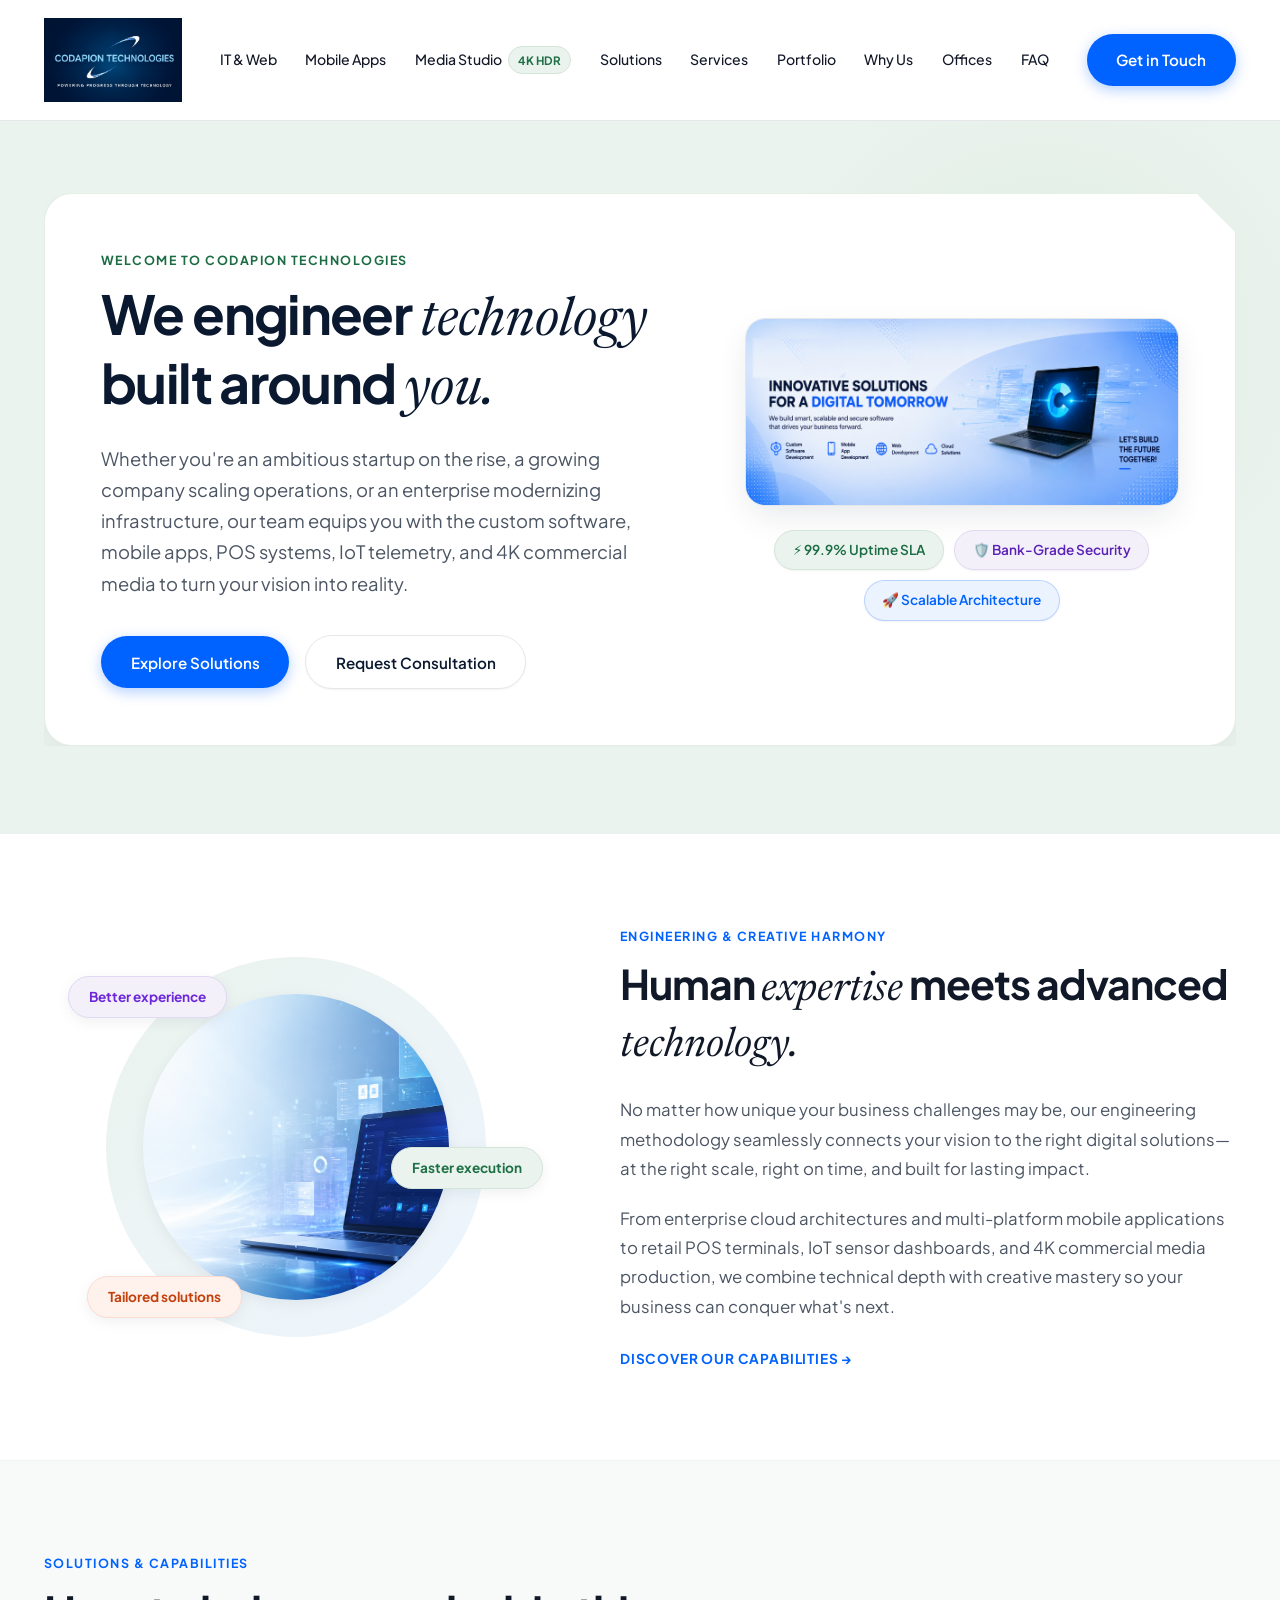
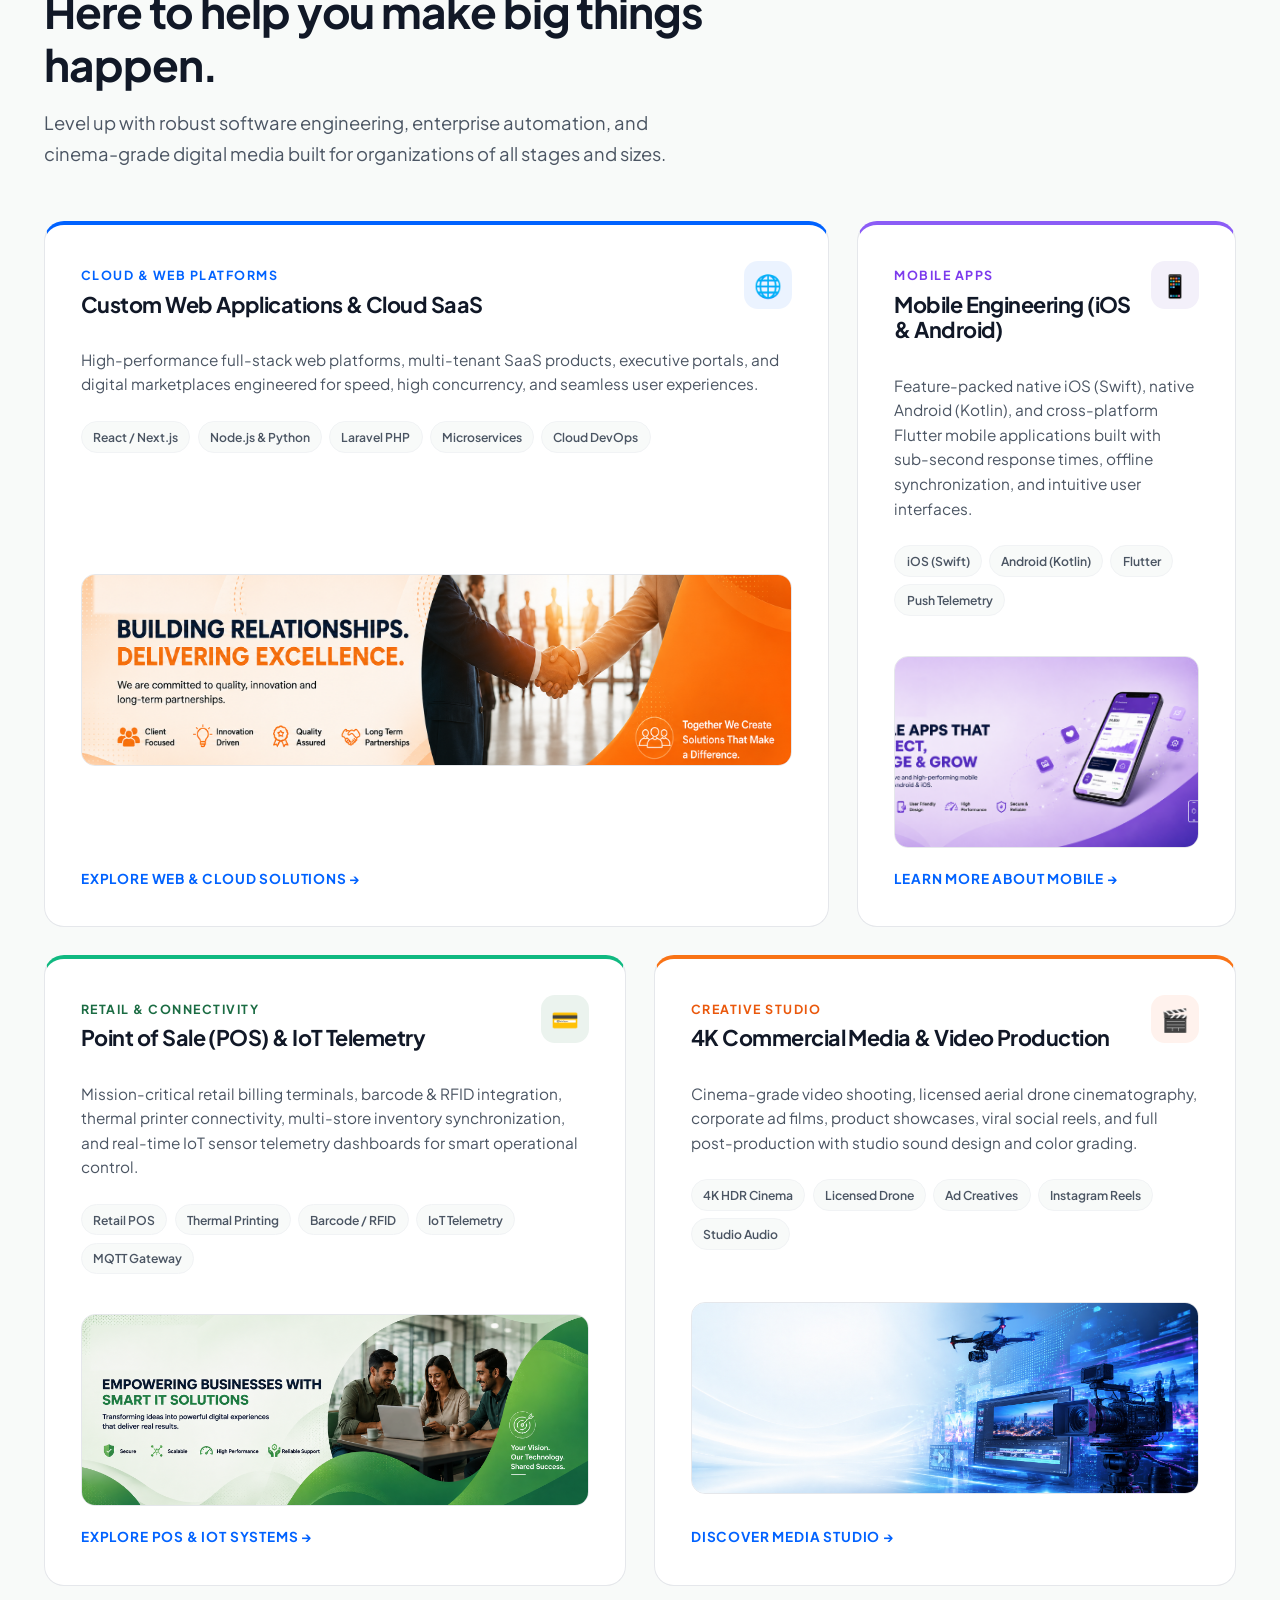
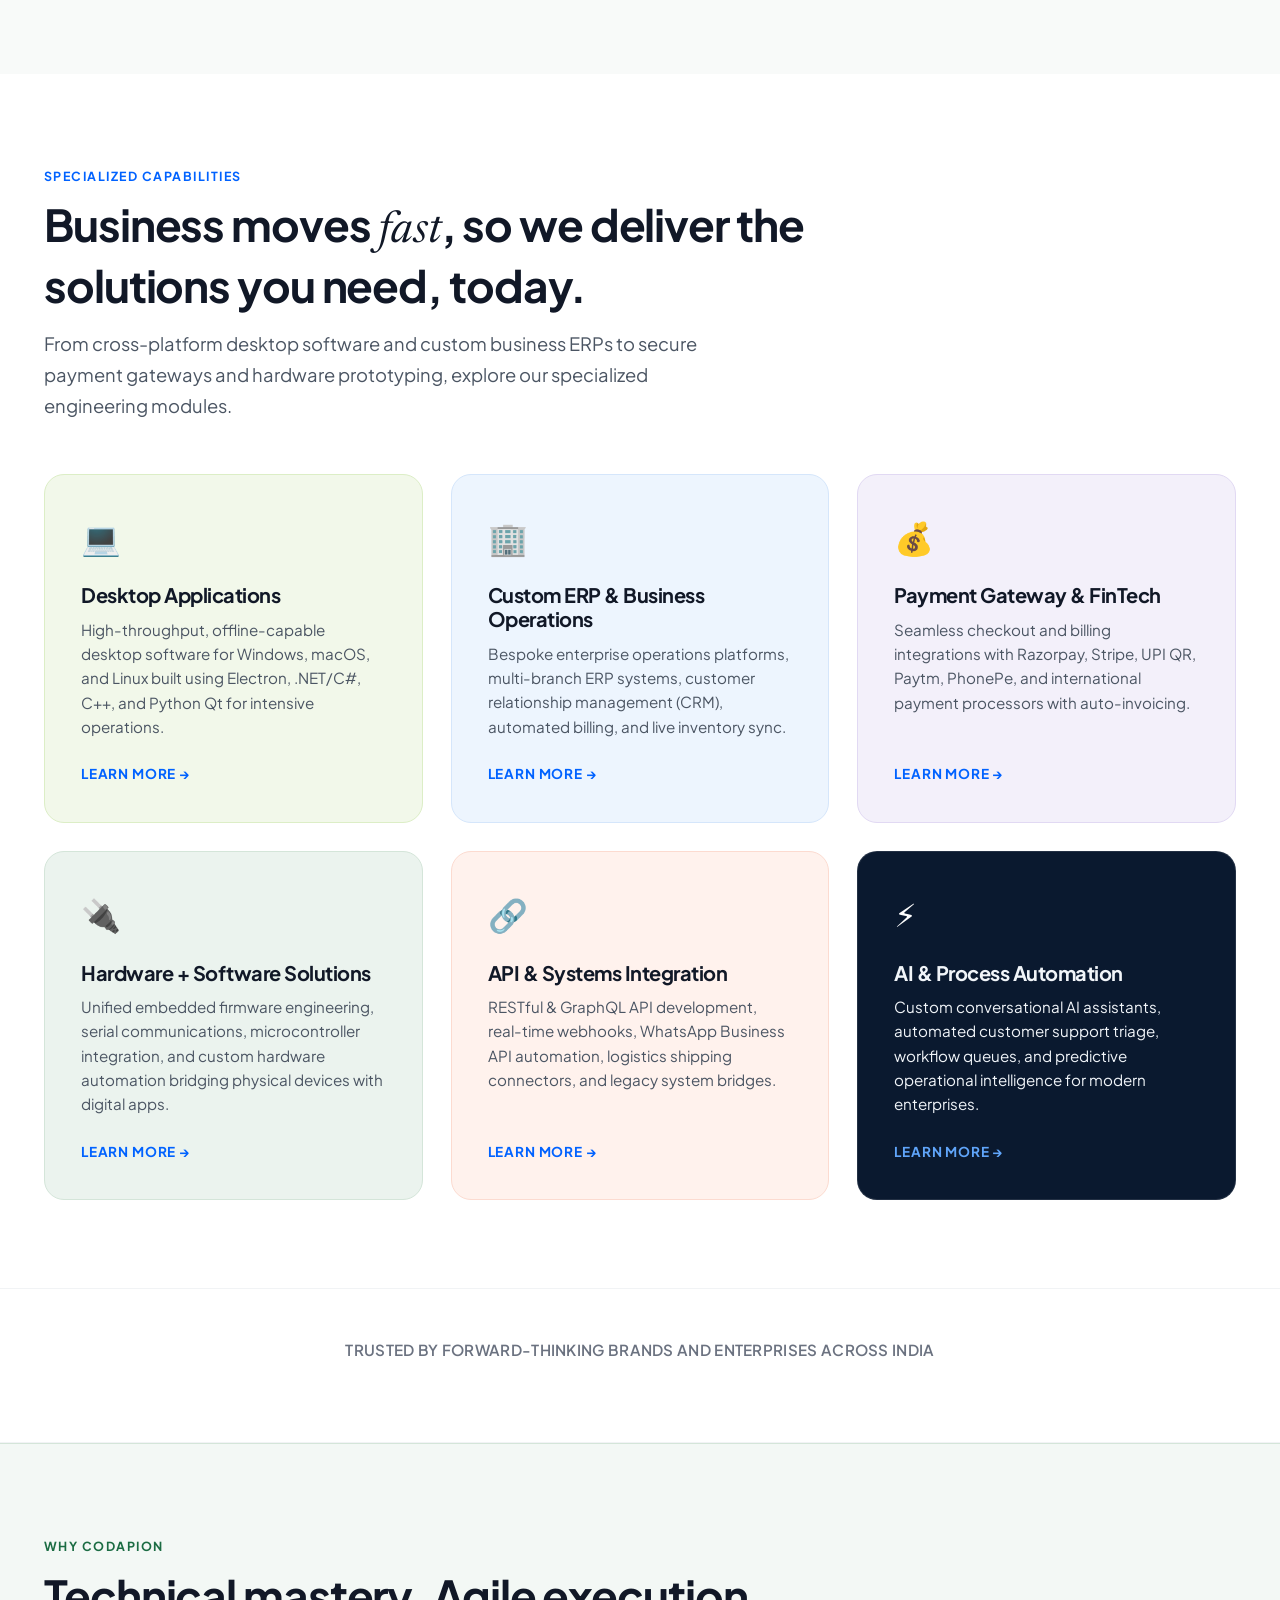
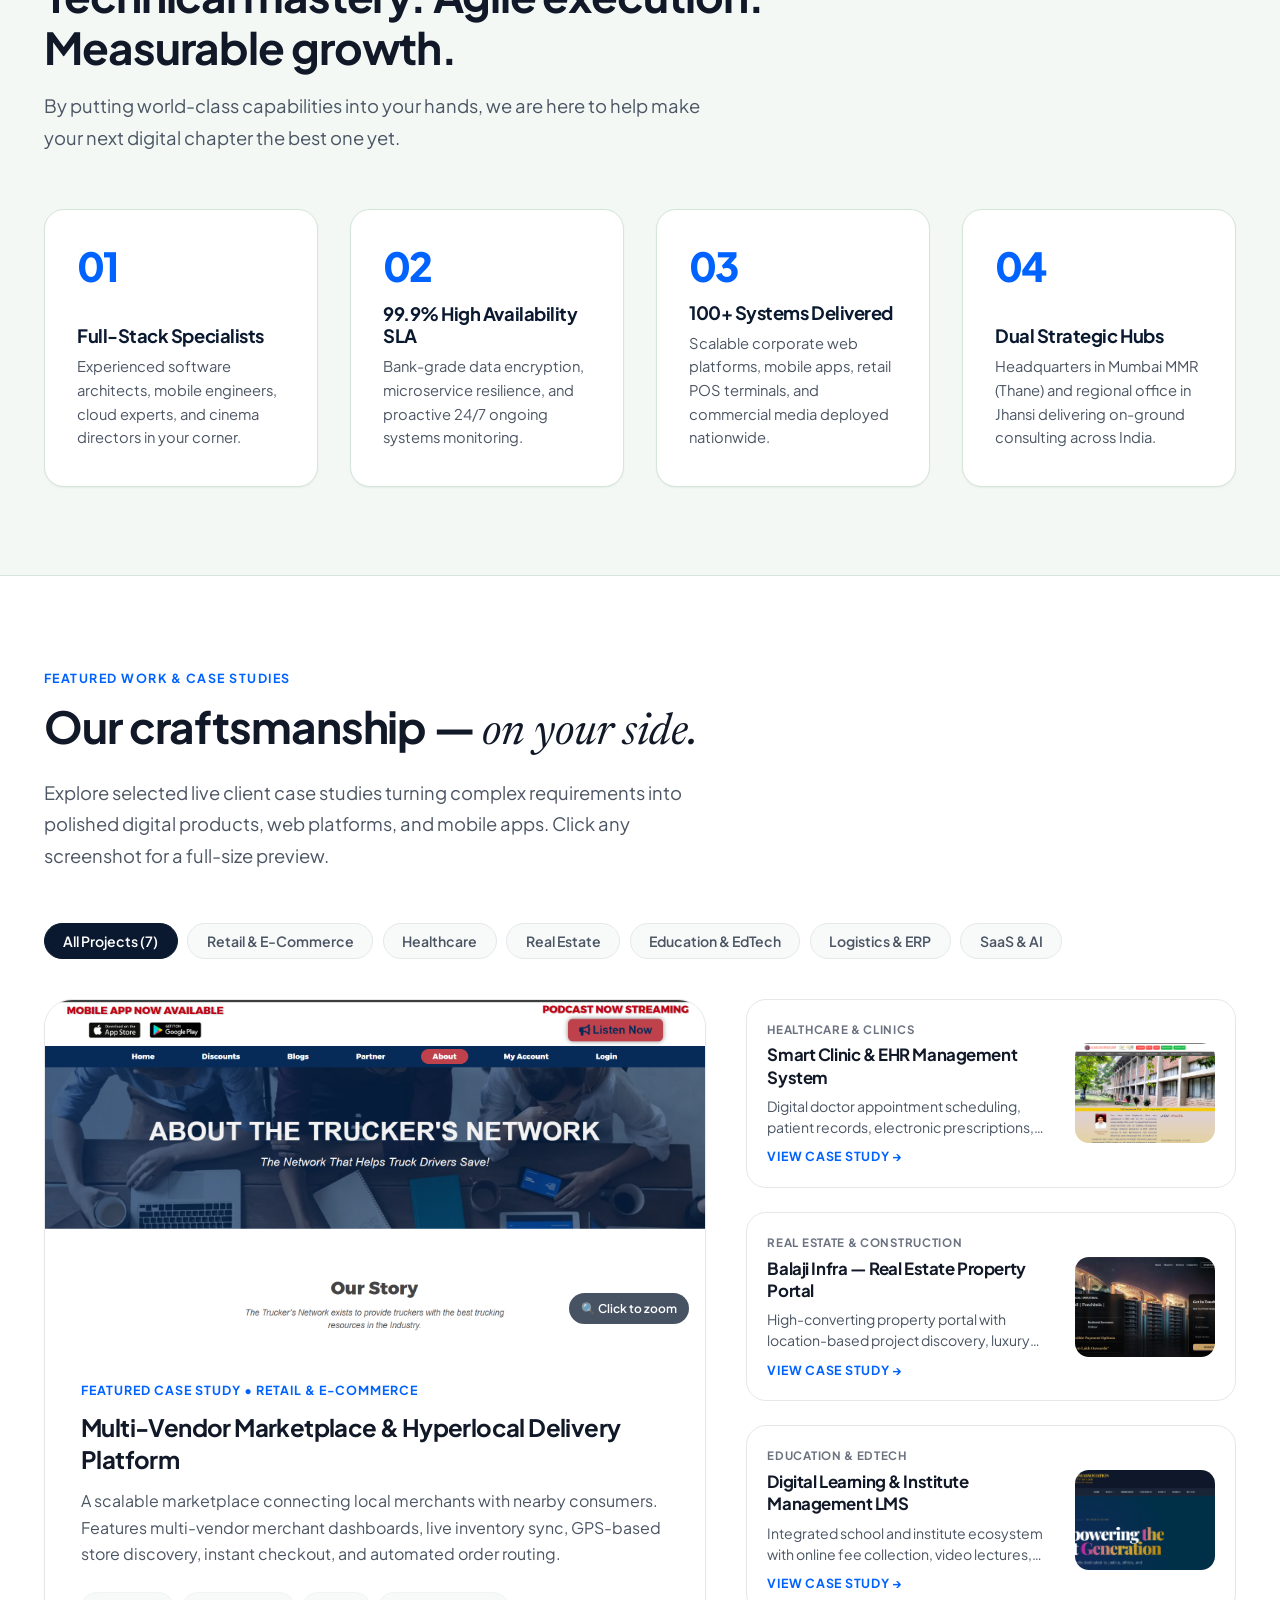
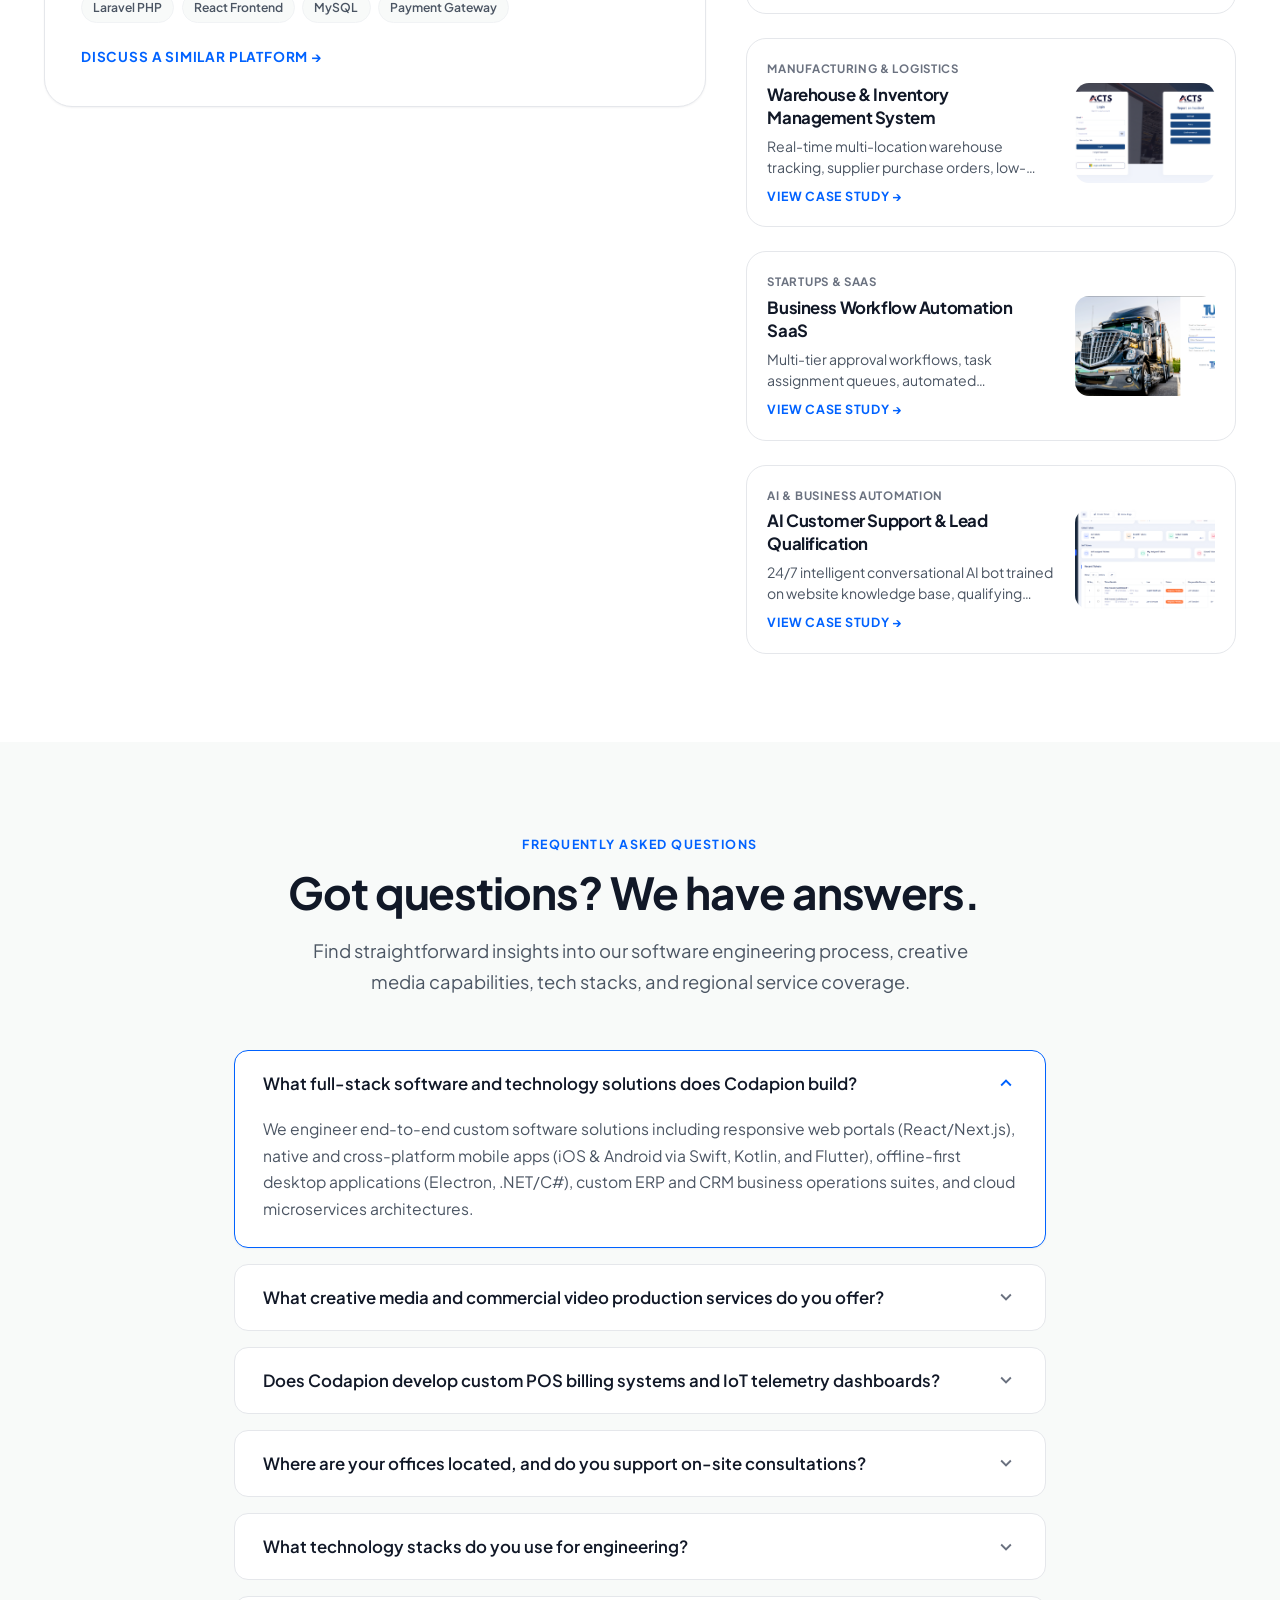
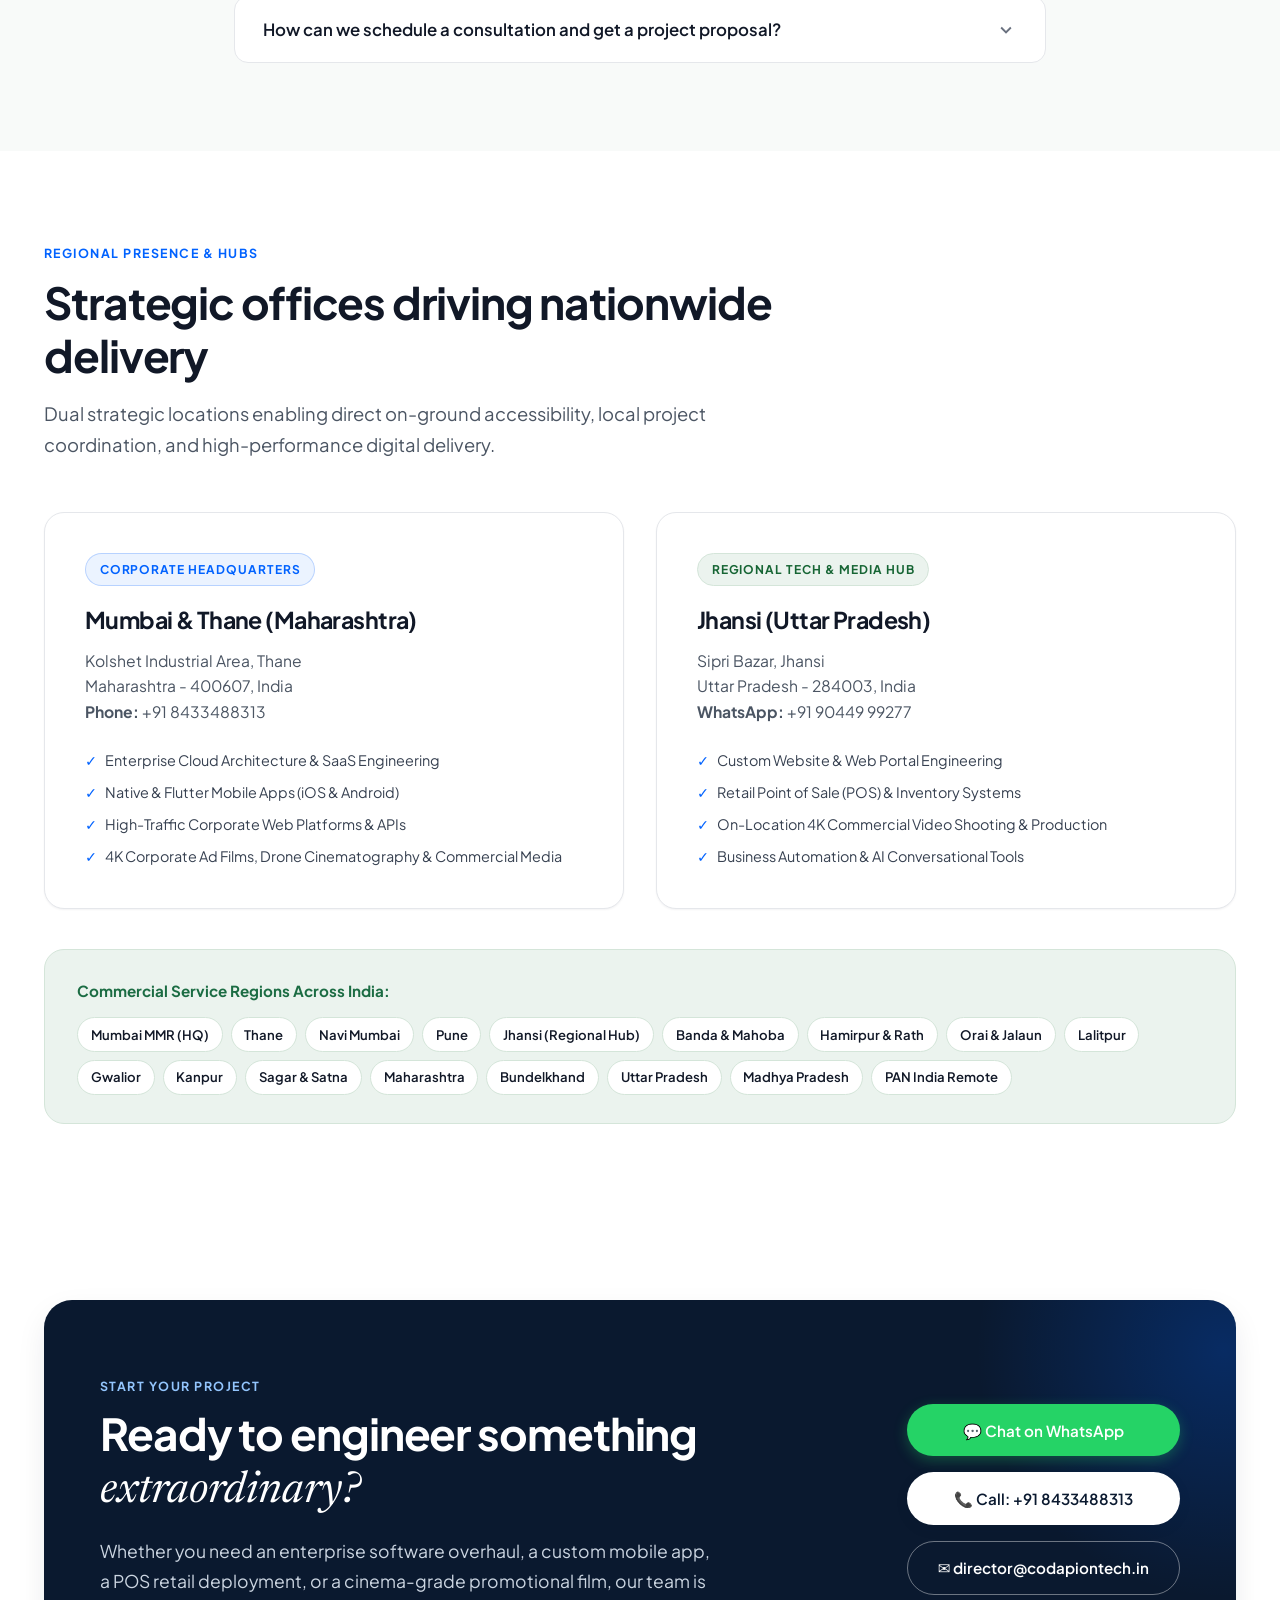
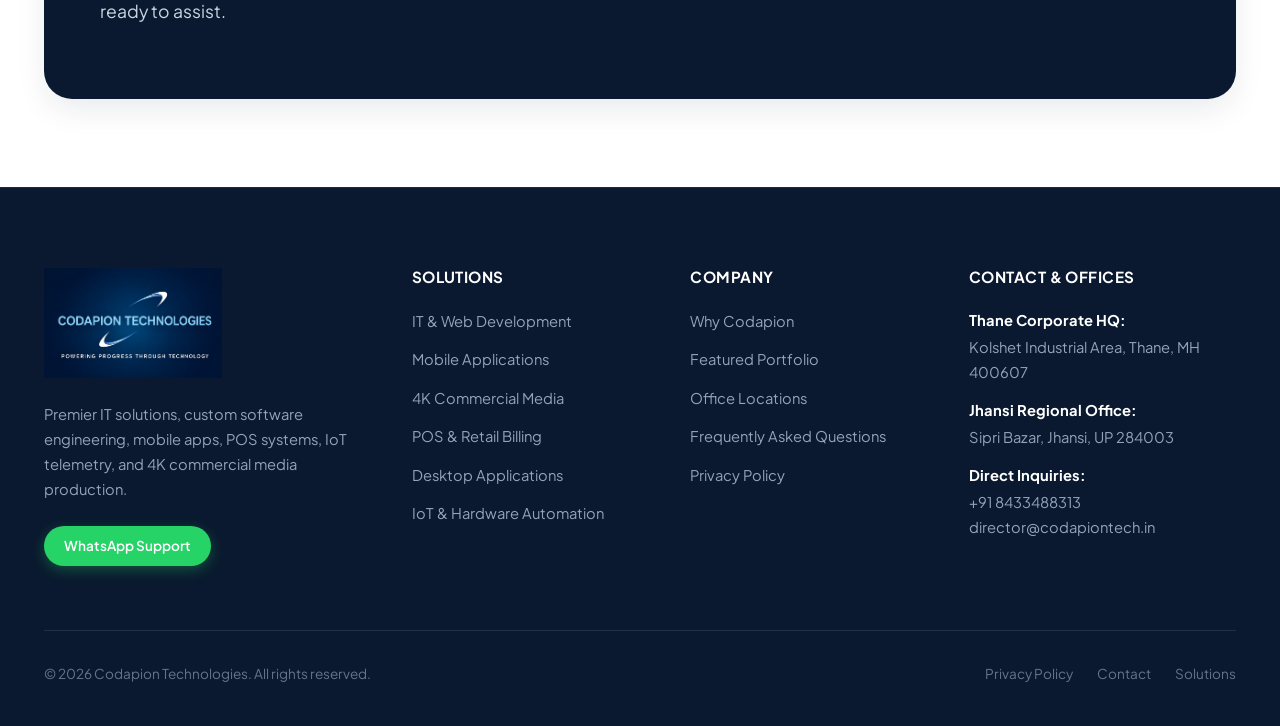
==== commit 9d252832: "new design" ====
--- a/index.html
+++ b/index.html
@@ -4,52 +4,53 @@
 <head>
     <meta charset="UTF-8" />
     <meta name="viewport" content="width=device-width, initial-scale=1.0" />
-    <title>Top IT, Web, Mobile App, POS, IoT & Media Production Company | Codapion Technologies</title>
+    <title>Codapion Technologies | Enterprise Software, Mobile Apps, POS, IoT & 4K Media Production</title>
     <meta name="description"
-        content="Codapion Technologies is the premier IT, custom software, POS, IoT, hardware-software & commercial media production company headquartered in Thane (Mumbai MMR) with regional office in Jhansi. We deliver Web Apps, Mobile Apps, Desktop Software, POS Systems, IoT Dashboards, Hardware Electronics & 4K Video Production across Maharashtra, Bundelkhand & PAN India." />
+        content="Codapion Technologies is a premier IT, custom software engineering, and commercial media production company headquartered in Thane (Mumbai MMR) with regional office in Jhansi. We engineer Web Apps, Mobile Apps, Desktop Software, POS Systems, IoT Telemetry, and 4K Commercial Media Production nationwide." />
     <meta name="keywords"
-        content="IT company Mumbai, Web development company Mumbai, Mobile app development Mumbai, Software company Thane, Desktop application development Mumbai, POS system development Mumbai, IoT dashboard Mumbai, Hardware software solutions, Hardware manufacturing projects, Electronics development India, Payment gateway integration, API integration, Custom business software, SaaS platform development, Top IT company Jhansi, Best software development company Jhansi, POS software Jhansi, IoT solutions Jhansi, IT company Banda, Web development Banda, IT company Hamirpur, IT company Mahoba, IT company Jalaun, Software company Orai, Web development Lalitpur, Software company Sagar, IT services Satna, Web design Dabra, Software company Datia, IT company Orchha, IT company in Gwalior, Software company Kanpur, Video production Maharashtra, Codapion Technologies" />
+        content="Codapion Technologies, IT company Mumbai, Software company Thane, Web development Mumbai, Mobile app development India, POS billing software, IoT dashboard development, 4K video production, Commercial ad films, IT company Jhansi, Software development UP" />
     <meta name="author" content="Codapion Technologies" />
     <meta name="robots" content="index, follow, max-snippet:-1, max-image-preview:large, max-video-preview:-1" />
     <link rel="canonical" href="https://www.codapiontech.in/" />
 
-    <!-- Geo Meta Tags for Regional & Local SEO -->
+    <!-- Geo Meta Tags -->
     <meta name="geo.region" content="IN-MH;IN-UP" />
     <meta name="geo.placename" content="Thane, Maharashtra / Jhansi, Uttar Pradesh, India" />
     <meta name="geo.position" content="19.2183;72.9781" />
     <meta name="ICBM" content="19.2183, 72.9781" />
 
-    <!-- Open Graph / Facebook Meta Tags -->
+    <!-- Open Graph / Facebook -->
     <meta property="og:locale" content="en_IN" />
     <meta property="og:type" content="website" />
     <meta property="og:url" content="https://www.codapiontech.in/" />
     <meta property="og:site_name" content="Codapion Technologies" />
-    <meta property="og:title"
-        content="Top IT, Web, Mobile App, POS, IoT & Media Production Company | Mumbai • Thane • Jhansi | Codapion Technologies" />
+    <meta property="og:title" content="Codapion Technologies | Enterprise Software, Apps & 4K Media Production" />
     <meta property="og:description"
-        content="Premier IT & Creative Media company offering Custom Web Development, Android/iOS Mobile Apps, Desktop Applications, POS Systems, IoT & Hardware Solutions, SaaS Platforms & 4K Commercial Media Production in Mumbai, Thane, Jhansi, Bundelkhand & PAN India." />
+        content="Premier IT & Creative Media company offering Custom Web Development, iOS/Android Mobile Apps, POS Systems, IoT Telemetry, and 4K Commercial Media Production." />
     <meta property="og:image" content="https://www.codapiontech.in/logo.png" />
     <meta property="og:image:width" content="1200" />
     <meta property="og:image:height" content="630" />
-    <meta property="og:image:alt" content="Codapion Technologies - IT Solutions, Software & Media Production" />
-
-    <!-- Twitter Card Meta Tags -->
+    <meta property="og:image:alt" content="Codapion Technologies - Software & Media Production" />
+
+    <!-- Twitter Card -->
     <meta name="twitter:card" content="summary_large_image" />
     <meta name="twitter:url" content="https://www.codapiontech.in/" />
-    <meta name="twitter:title"
-        content="Top IT, Web, Mobile App, POS, IoT & Media Production Company | Mumbai, Thane & Jhansi | Codapion Technologies" />
+    <meta name="twitter:title" content="Codapion Technologies | Enterprise Software & Creative Media" />
     <meta name="twitter:description"
-        content="Empowering businesses with custom Web & Mobile Apps, Desktop Software, POS Systems, IoT Telemetry, Hardware Solutions & 4K Media Production across Mumbai, Maharashtra, Central India & Nationwide." />
+        content="Empowering businesses with custom Web & Mobile Apps, POS Systems, IoT Telemetry, and 4K Commercial Media Production." />
     <meta name="twitter:image" content="https://www.codapiontech.in/logo.png" />
 
+    <!-- Google Fonts: Plus Jakarta Sans & Newsreader (Editorial Serif Italic) -->
     <link rel="preconnect" href="https://fonts.googleapis.com" />
     <link rel="preconnect" href="https://fonts.gstatic.com" crossorigin />
-    <link href="https://fonts.googleapis.com/css2?family=Inter:wght@400;500;600;700;800&display=swap"
+    <link
+        href="https://fonts.googleapis.com/css2?family=Newsreader:ital,opsz,wght@1,6..72,300;1,6..72,400;1,6..72,500;1,6..72,600&family=Plus+Jakarta+Sans:wght@300;400;500;600;700;800&display=swap"
         rel="stylesheet" />
+
     <link rel="icon" type="image/png" href="favicon.png" />
     <link rel="stylesheet" href="styles.css" />
 
-    <!-- Structured Data (JSON-LD): LocalBusiness & IT Organization -->
+    <!-- Structured Data (JSON-LD): Organization & LocalBusiness -->
     <script type="application/ld+json">
     {
       "@context": "https://schema.org",
@@ -60,170 +61,32 @@
       "url": "https://www.codapiontech.in/",
       "logo": "https://www.codapiontech.in/logo.png",
       "image": "https://www.codapiontech.in/logo.png",
-      "description": "Codapion Technologies is a leading IT solutions, software development, and digital media production company headquartered in Thane (Maharashtra) with regional office in Jhansi (UP), providing web development, mobile app development, AI automation, enterprise software, and 4K commercial video production across Mumbai, Thane, Pune, Jhansi, Banda, Hamirpur, Mahoba, Jalaun, Orai, Lalitpur, Dabra, Satna, Sagar, Datia, Orchha, Gwalior, Kanpur, and PAN India.",
+      "description": "Codapion Technologies is a leading IT solutions, software development, and digital media production company headquartered in Thane (Maharashtra) with regional office in Jhansi (UP), providing custom web development, mobile apps, enterprise POS, IoT telemetry, and 4K commercial video production across India.",
       "telephone": "+918433488313",
       "email": "director@codapiontech.in",
       "priceRange": "$$",
-      "address": {
-        "@type": "PostalAddress",
-        "streetAddress": "Kolshet Industrial Area",
-        "addressLocality": "Thane",
-        "addressRegion": "Maharashtra",
-        "postalCode": "400607",
-        "addressCountry": "IN"
-      },
+      "address": [
+        {
+          "@type": "PostalAddress",
+          "streetAddress": "Kolshet Industrial Area",
+          "addressLocality": "Thane",
+          "addressRegion": "Maharashtra",
+          "postalCode": "400607",
+          "addressCountry": "IN"
+        },
+        {
+          "@type": "PostalAddress",
+          "streetAddress": "Sipri Bazar",
+          "addressLocality": "Jhansi",
+          "addressRegion": "Uttar Pradesh",
+          "postalCode": "284003",
+          "addressCountry": "IN"
+        }
+      ],
       "geo": {
         "@type": "GeoCoordinates",
         "latitude": 19.2183,
         "longitude": 72.9781
-      },
-      "areaServed": [
-        { "@type": "City", "name": "Mumbai" },
-        { "@type": "City", "name": "Thane" },
-        { "@type": "City", "name": "Navi Mumbai" },
-        { "@type": "City", "name": "Pune" },
-        { "@type": "City", "name": "Jhansi" },
-        { "@type": "City", "name": "Banda" },
-        { "@type": "City", "name": "Hamirpur" },
-        { "@type": "City", "name": "Mahoba" },
-        { "@type": "City", "name": "Jalaun" },
-        { "@type": "City", "name": "Orai" },
-        { "@type": "City", "name": "Lalitpur" },
-        { "@type": "City", "name": "Dabra" },
-        { "@type": "City", "name": "Kanpur" },
-        { "@type": "City", "name": "Gwalior" },
-        { "@type": "City", "name": "Satna" },
-        { "@type": "City", "name": "Sagar" },
-        { "@type": "City", "name": "Datia" },
-        { "@type": "City", "name": "Orchha" },
-        { "@type": "AdministrativeArea", "name": "Maharashtra" },
-        { "@type": "AdministrativeArea", "name": "Bundelkhand" },
-        { "@type": "AdministrativeArea", "name": "Uttar Pradesh" },
-        { "@type": "AdministrativeArea", "name": "Madhya Pradesh" },
-        { "@type": "Country", "name": "India" }
-      ],
-      "openingHoursSpecification": {
-        "@type": "OpeningHoursSpecification",
-        "dayOfWeek": [
-          "Monday",
-          "Tuesday",
-          "Wednesday",
-          "Thursday",
-          "Friday",
-          "Saturday"
-        ],
-        "opens": "09:00",
-        "closes": "19:00"
-      },
-      "hasOfferCatalog": {
-        "@type": "OfferCatalog",
-        "name": "IT Solutions, Software, Hardware & Media Production Services",
-        "itemListElement": [
-          {
-            "@type": "Offer",
-            "itemOffered": {
-              "@type": "Service",
-              "name": "Custom Web Application & Portal Development",
-              "description": "High-performance full-stack web applications, SaaS products, custom portals, and responsive websites built with React, Next.js, Node.js, PHP, and Python."
-            }
-          },
-          {
-            "@type": "Offer",
-            "itemOffered": {
-              "@type": "Service",
-              "name": "Mobile Application Engineering (iOS & Android)",
-              "description": "Native Android (Kotlin), native iOS (Swift), and cross-platform Flutter/React Native mobile applications for startups, retail, and enterprises."
-            }
-          },
-          {
-            "@type": "Offer",
-            "itemOffered": {
-              "@type": "Service",
-              "name": "Desktop Application Development",
-              "description": "Cross-platform offline-first desktop software for Windows, macOS, and Linux built using Electron, .NET/C#, C++, and Python Qt."
-            }
-          },
-          {
-            "@type": "Offer",
-            "itemOffered": {
-              "@type": "Service",
-              "name": "Custom Business Software & ERP/CRM Solutions",
-              "description": "Bespoke business operations software, multi-branch ERP systems, customer relationship management (CRM), and automated inventory platforms."
-            }
-          },
-          {
-            "@type": "Offer",
-            "itemOffered": {
-              "@type": "Service",
-              "name": "SaaS Platform Architecture & Development",
-              "description": "Multi-tenant cloud SaaS systems, recurring subscription billing engines, microservices architectures, and auto-scaling cloud deployments."
-            }
-          },
-          {
-            "@type": "Offer",
-            "itemOffered": {
-              "@type": "Service",
-              "name": "Point of Sale (POS) System Development",
-              "description": "Custom retail POS software, restaurant billing systems, barcode & RFID integration, thermal printer connectivity, and offline inventory sync."
-            }
-          },
-          {
-            "@type": "Offer",
-            "itemOffered": {
-              "@type": "Service",
-              "name": "IoT Dashboard & Connected Applications",
-              "description": "Real-time Internet of Things sensor monitoring dashboards, MQTT/WebSocket telemetry, smart device control, and remote alerts."
-            }
-          },
-          {
-            "@type": "Offer",
-            "itemOffered": {
-              "@type": "Service",
-              "name": "Hardware + Software Solutions & Embedded Systems",
-              "description": "Firmware engineering, microcontroller interfacing, hardware-to-cloud gateways, and custom hardware automation bridging physical devices with digital apps."
-            }
-          },
-          {
-            "@type": "Offer",
-            "itemOffered": {
-              "@type": "Service",
-              "name": "Hardware & Electronics Development & Manufacturing Projects",
-              "description": "Custom PCB circuit board design, electronic schematic prototyping, component sourcing, enclosure fabrication, and turnkey electronics manufacturing."
-            }
-          },
-          {
-            "@type": "Offer",
-            "itemOffered": {
-              "@type": "Service",
-              "name": "Payment Integration & Payment Gateway Solutions",
-              "description": "Seamless payment gateway integration with Razorpay, Stripe, Paytm, UPI, PhonePe, multi-currency gateways, and automated recurring billing."
-            }
-          },
-          {
-            "@type": "Offer",
-            "itemOffered": {
-              "@type": "Service",
-              "name": "API & Third-Party System Integration",
-              "description": "RESTful & GraphQL API development, secure Webhooks, WhatsApp Business API automation, logistics shipping connectors, and SMS gateways."
-            }
-          },
-          {
-            "@type": "Offer",
-            "itemOffered": {
-              "@type": "Service",
-              "name": "Enterprise Technology & Business Automation Solutions",
-              "description": "Custom AI chatbots, process workflow automation, predictive business intelligence, cloud DevOps, and customized tech R&D projects."
-            }
-          },
-          {
-            "@type": "Offer",
-            "itemOffered": {
-              "@type": "Service",
-              "name": "Creative Media & 4K Video Production Services",
-              "description": "4K commercial video shoots, brand promotional films, social media reels, corporate documentaries, and full post-production."
-            }
-          }
-        ]
       }
     }
     </script>
@@ -236,1910 +99,1116 @@
       "mainEntity": [
         {
           "@type": "Question",
-          "name": "Which is the top IT, software, hardware and media production company in Jhansi and Bundelkhand?",
+          "name": "What software and technology solutions does Codapion Technologies provide?",
           "acceptedAnswer": {
             "@type": "Answer",
-            "text": "Codapion Technologies, headquartered in Thane with its regional office in Jhansi, is recognized as the top IT, software, hardware solutions, and media production company in Jhansi and the Bundelkhand region. We specialize in custom web application development, mobile apps (Android & iOS), desktop applications, POS billing systems, IoT telemetry dashboards, hardware + software embedded solutions, and creative 4K commercial video production."
+            "text": "Codapion Technologies engineers custom web applications, native and cross-platform mobile apps (iOS & Android), desktop software, custom ERP/CRM platforms, retail POS billing systems, IoT telemetry dashboards, and payment gateway integrations."
           }
         },
         {
           "@type": "Question",
-          "name": "Does Codapion develop custom POS billing systems, IoT dashboards, and Hardware-Software solutions?",
+          "name": "What creative media and video production services do you offer?",
           "acceptedAnswer": {
             "@type": "Answer",
-            "text": "Yes! We build full-featured Point of Sale (POS) software with barcode and thermal printer integration, real-time IoT sensor telemetry dashboards, custom PCB electronics, firmware integration, and hardware-to-cloud automated systems."
+            "text": "Our creative studio delivers 4K commercial video production, licensed aerial drone cinematography, corporate ad films, brand documentaries, high-converting social media reels, and complete post-production with studio sound design."
           }
         },
         {
           "@type": "Question",
-          "name": "Can Codapion build desktop applications and integrate payment gateways / third-party APIs?",
+          "name": "Where are Codapion Technologies' offices located?",
           "acceptedAnswer": {
             "@type": "Answer",
-            "text": "Yes, we engineer high-performance cross-platform desktop applications (Windows, macOS, Linux) and provide seamless integrations with payment gateways (Razorpay, Stripe, UPI, Paytm), WhatsApp Business API, logistics shipping connectors, and enterprise ERP/CRM APIs."
+            "text": "Our corporate headquarters is located in Thane (Mumbai Metropolitan Region, Maharashtra), with our regional engineering and production office located in Jhansi (Uttar Pradesh). We serve clients nationwide with on-ground consulting and dedicated remote teams."
           }
         },
         {
           "@type": "Question",
-          "name": "Does Codapion Technologies provide software, web development, and media production in Banda, Hamirpur, Mahoba, and Jalaun?",
+          "name": "What technology stacks do you specialize in?",
           "acceptedAnswer": {
             "@type": "Answer",
-            "text": "Yes! Codapion Technologies actively serves clients and businesses across Jhansi, Banda, Hamirpur, Mahoba, Jalaun, Orai, Lalitpur, Dabra, Datia, Orchha, Sagar, Satna, Gwalior, Kanpur, and Central India through on-site project consulting, professional video shoots, and dedicated remote development."
+            "text": "We build scalable solutions using React, Next.js, Node.js, Python, Laravel/PHP, Flutter, Swift, Kotlin, Electron, PostgreSQL, MongoDB, Docker, and AWS/Azure Cloud."
           }
         },
         {
           "@type": "Question",
-          "name": "What creative media and video production services does Codapion Technologies offer?",
+          "name": "Does Codapion develop custom POS billing systems and IoT hardware solutions?",
           "acceptedAnswer": {
             "@type": "Answer",
-            "text": "We provide end-to-end media production including 4K commercial video shooting, corporate ad films, brand documentaries, cinematic video editing, motion graphics, viral social media reels, product photography, event videography, and complete post-production with studio voiceover."
+            "text": "Yes. We engineer complete Point of Sale (POS) software with barcode scanning and thermal printing, real-time IoT telemetry dashboards, embedded microcontroller firmware, and custom hardware-to-cloud automation."
           }
         },
         {
           "@type": "Question",
-          "name": "What web and mobile app development technologies does Codapion Technologies use?",
+          "name": "How can businesses get in touch for a project consultation?",
           "acceptedAnswer": {
             "@type": "Answer",
-            "text": "We engineer solutions using modern, scalable tech stacks including React, Next.js, Node.js, Python, PHP (Laravel/WordPress), Flutter, Kotlin, Swift, Electron, PostgreSQL, MongoDB, AWS Cloud, Docker, and AI/LLM frameworks."
-          }
-        },
-        {
-          "@type": "Question",
-          "name": "Can Codapion build custom AI tools and business automation software?",
-          "acceptedAnswer": {
-            "@type": "Answer",
-            "text": "Yes, we build custom AI assistants, automated customer support chatbots, data analytics dashboards, predictive intelligence systems, and workflow automation tailored to modern business operations."
-          }
-        },
-        {
-          "@type": "Question",
-          "name": "How can businesses in Jhansi, Banda, Hamirpur, Mahoba, Kanpur, or other cities get started with Codapion?",
-          "acceptedAnswer": {
-            "@type": "Answer",
-            "text": "You can connect with our team directly by phone at +91 8433488313, reach out via WhatsApp at +91 90449 99277, or email director@codapiontech.in for a free project consultation and transparent cost estimate."
+            "text": "You can connect with our team directly via phone at +91 8433488313, reach out on WhatsApp at +91 90449 99277, or email director@codapiontech.in for a free project scoping consultation and transparent cost estimate."
           }
         }
       ]
     }
     </script>
-
-    <!-- Structured Data (JSON-LD): WebSite Schema -->
-    <script type="application/ld+json">
-    {
-      "@context": "https://schema.org",
-      "@type": "WebSite",
-      "name": "Codapion Technologies",
-      "url": "https://www.codapiontech.in/",
-      "potentialAction": {
-        "@type": "SearchAction",
-        "target": "https://www.codapiontech.in/?q={search_term_string}",
-        "query-input": "required name=search_term_string"
-      }
-    }
-    </script>
-
-    <!-- Structured Data (JSON-LD): BreadcrumbList -->
-    <script type="application/ld+json">
-    {
-      "@context": "https://schema.org",
-      "@type": "BreadcrumbList",
-      "itemListElement": [
-        {
-          "@type": "ListItem",
-          "position": 1,
-          "name": "Home",
-          "item": "https://www.codapiontech.in/"
-        },
-        {
-          "@type": "ListItem",
-          "position": 2,
-          "name": "IT & Web Services",
-          "item": "https://www.codapiontech.in/#services"
-        },
-        {
-          "@type": "ListItem",
-          "position": 3,
-          "name": "Media Production",
-          "item": "https://www.codapiontech.in/#media"
-        },
-        {
-          "@type": "ListItem",
-          "position": 4,
-          "name": "Service Hubs",
-          "item": "https://www.codapiontech.in/#hubs"
-        },
-        {
-          "@type": "ListItem",
-          "position": 5,
-          "name": "Contact",
-          "item": "https://www.codapiontech.in/#contact"
-        }
-      ]
-    }
-    </script>
 </head>
 
 <body>
-    <header class="hero">
-        <nav class="nav">
-            <a href="https://www.codapiontech.in/" class="brand" title="Codapion Technologies - Home">
-                <img src="logo.png" alt="Codapion Technologies - Top IT Company" class="brand-logo" width="220"
-                    height="70" />
+    <!-- Site Header & Acrisure-Style Navigation -->
+    <header class="site-header">
+        <div class="container header-inner">
+            <a href="https://www.codapiontech.in/" class="brand-logo-link" title="Codapion Technologies - Home">
+                <img src="logo.png" alt="Codapion Technologies" class="site-logo" width="220" height="56" />
             </a>
-            <div class="nav-links">
-                <a href="#services">IT & Web Services</a>
-                <a href="#media">Media Production</a>
-                <a href="#hubs">Locations</a>
-                <a href="#projects">Projects</a>
-                <a href="#industries">Industries</a>
-                <a href="#about">About</a>
-                <a href="#faq">FAQ</a>
-                <a href="#contact">Contact</a>
-                <a href="privacy-policy.html">Privacy Policy</a>
-            </div>
-        </nav>
-
-        <div class="container hero-slider-wrapper" id="heroSliderWrapper">
-            <div class="hero-slider">
-                <!-- Slide 1: Full-Stack IT, Web & Cloud Engineering (slide-1-no-logo.png) -->
-                <div class="hero-slide active" data-slide="0">
-                    <div class="hero-copy">
-                        <span class="hero-slide-badge badge-it">💻 Full-Stack IT & Mobile Engineering</span>
-                        <h1>Innovative Solutions For A Digital Tomorrow</h1>
-                        <p class="lead">
-                            We build smart, scalable, and secure technology that drives your business forward.
-                            Specializing in <strong>Custom Software</strong>, <strong>Mobile Apps (iOS &
-                                Android)</strong>, <strong>Desktop Software</strong>, <strong>POS Billing
-                                Systems</strong>, and <strong>IoT & Hardware Solutions</strong> across Mumbai,
-                            Maharashtra, and PAN India.
-                        </p>
-                        <div class="hero-actions">
-                            <a href="#services" class="btn btn-primary">Explore IT Services</a>
-                            <a href="#contact" class="btn btn-secondary">Get Free Proposal</a>
-                            <a href="https://wa.me/919044999277?text=Hello%20Codapion%20Technologies%2C%20I%20would%20like%20to%20discuss%20an%20IT%20or%20Software%20project."
-                                target="_blank" rel="noopener noreferrer" class="btn btn-whatsapp"
-                                aria-label="Chat on WhatsApp">
-                                <svg class="icon-svg" viewBox="0 0 24 24">
-                                    <path
-                                        d="M12.04 2c-5.46 0-9.91 4.45-9.91 9.91 0 1.75.46 3.45 1.32 4.95L2.05 22l5.25-1.38c1.45.79 3.08 1.21 4.74 1.21 5.46 0 9.91-4.45 9.91-9.91 0-2.65-1.03-5.14-2.9-7.01A9.816 9.816 0 0 0 12.04 2zm.01 1.67c2.2 0 4.26.86 5.82 2.42a8.225 8.225 0 0 1 2.41 5.83c0 4.54-3.7 8.24-8.24 8.24-1.48 0-2.93-.4-4.2-1.15l-.3-.18-3.12.82.83-3.04-.2-.31a8.196 8.196 0 0 1-1.26-4.38c0-4.54 3.7-8.24 8.24-8.24zm4.52 11.66c-.25-.12-1.47-.72-1.7-.81-.23-.08-.39-.12-.56.12-.17.25-.64.81-.79.97-.14.17-.29.19-.54.06-.25-.12-1.05-.39-2-1.23-.74-.66-1.24-1.47-1.39-1.72-.14-.25-.02-.38.11-.5.11-.11.25-.29.37-.43.12-.14.17-.25.25-.41.08-.17.04-.31-.02-.43-.06-.12-.56-1.34-.76-1.84-.2-.48-.4-.42-.56-.43h-.47c-.17 0-.43.06-.66.31-.22.25-.86.84-.86 2.05 0 1.21.88 2.38 1 2.54.12.17 1.74 2.66 4.22 3.73.59.25 1.05.41 1.41.52.59.19 1.13.16 1.56.1.48-.07 1.47-.6 1.68-1.18.21-.58.21-1.07.15-1.18-.06-.11-.22-.17-.47-.3z" />
-                                </svg>
-                                WhatsApp Us
-                            </a>
-                        </div>
-                    </div>
-                    <div class="slide-visual-banner">
-                        <div class="banner-mockup-header">
-                            <div class="mockup-dots">
-                                <span class="mockup-dot red"></span>
-                                <span class="mockup-dot yellow"></span>
-                                <span class="mockup-dot green"></span>
-                            </div>
-                            <span class="mockup-address-bar">innovate.codapiontech.in</span>
-                            <span class="banner-status-badge status-live"><span class="pulse-dot"></span> Live
-                                Cloud</span>
-                        </div>
-                        <div class="banner-image-preview">
-                            <img class="project-thumb" src="codapion-banners-no-logo/slide-1-no-logo.png"
-                                alt="Innovative Solutions for a Digital Tomorrow - Custom Software, Mobile Apps, Web Development, Cloud Solutions by Codapion Technologies"
-                                role="button" tabindex="0" width="600" height="250" loading="eager" />
-                            <span class="banner-image-badge">⚡ Digital Tomorrow</span>
-                        </div>
-                        <div class="banner-tech-pills">
-                            <span class="banner-tech-pill">⚙️ Custom Software</span>
-                            <span class="banner-tech-pill">💻 Desktop & POS</span>
-                            <span class="banner-tech-pill">📱 Mobile & Web</span>
-                            <span class="banner-tech-pill">📡 IoT & Hardware</span>
-                        </div>
-                        <div class="slide-metrics">
-                            <div class="metric-pill">⚡ 99.9% Uptime SLA</div>
-                            <div class="metric-pill">🛡️ Data Encryption</div>
-                            <div class="metric-pill">🚀 3x Faster Delivery</div>
-                            <div class="metric-pill">📍 Mumbai & Jhansi</div>
-                        </div>
-                    </div>
-                </div>
-
-                <!-- Slide 2: Commercial Media & 4K Video Production (a4ed58bf-9ee3-4f30-8dbc-70c446e06fc3.png) -->
-                <div class="hero-slide" data-slide="1">
-                    <div class="hero-copy">
-                        <span class="hero-slide-badge badge-media">🎬 Commercial Media & 4K Video Production</span>
-                        <h1>Captivate Audiences with 4K Commercials & Reels</h1>
-                        <p class="lead">
-                            Transform your brand storytelling with cinema-grade visual productions. We provide
-                            <strong>4K Commercial Video Shoots</strong>, <strong>Corporate Brand Films</strong>,
-                            <strong>Licensed Drone Cinematography</strong>, and <strong>Viral Instagram Reels</strong>
-                            across India.
-                        </p>
-                        <div class="hero-actions">
-                            <a href="#media" class="btn btn-primary"
-                                style="background: linear-gradient(135deg, #e11d48 0%, #be123c 100%); border-color: #e11d48;">Explore
-                                Media Services 🎬</a>
-                            <a href="#contact" class="btn btn-secondary">Book a Video Shoot</a>
-                            <a href="https://wa.me/919044999277?text=Hello%20Codapion%20Technologies%2C%20I%20would%20like%20to%20discuss%20a%20Video%20Shoot%20or%20Media%20Production%20project."
-                                target="_blank" rel="noopener noreferrer" class="btn btn-whatsapp"
-                                aria-label="Chat on WhatsApp">
-                                <svg class="icon-svg" viewBox="0 0 24 24">
-                                    <path
-                                        d="M12.04 2c-5.46 0-9.91 4.45-9.91 9.91 0 1.75.46 3.45 1.32 4.95L2.05 22l5.25-1.38c1.45.79 3.08 1.21 4.74 1.21 5.46 0 9.91-4.45 9.91-9.91 0-2.65-1.03-5.14-2.9-7.01A9.816 9.816 0 0 0 12.04 2zm.01 1.67c2.2 0 4.26.86 5.82 2.42a8.225 8.225 0 0 1 2.41 5.83c0 4.54-3.7 8.24-8.24 8.24-1.48 0-2.93-.4-4.2-1.15l-.3-.18-3.12.82.83-3.04-.2-.31a8.196 8.196 0 0 1-1.26-4.38c0-4.54 3.7-8.24 8.24-8.24zm4.52 11.66c-.25-.12-1.47-.72-1.7-.81-.23-.08-.39-.12-.56.12-.17.25-.64.81-.79.97-.14.17-.29.19-.54.06-.25-.12-1.05-.39-2-1.23-.74-.66-1.24-1.47-1.39-1.72-.14-.25-.02-.38.11-.5.11-.11.25-.29.37-.43.12-.14.17-.25.25-.41.08-.17.04-.31-.02-.43-.06-.12-.56-1.34-.76-1.84-.2-.48-.4-.42-.56-.43h-.47c-.17 0-.43.06-.66.31-.22.25-.86.84-.86 2.05 0 1.21.88 2.38 1 2.54.12.17 1.74 2.66 4.22 3.73.59.25 1.05.41 1.41.52.59.19 1.13.16 1.56.1.48-.07 1.47-.6 1.68-1.18.21-.58.21-1.07.15-1.18-.06-.11-.22-.17-.47-.3z" />
-                                </svg>
-                                WhatsApp Us
-                            </a>
-                        </div>
-                    </div>
-                    <div class="slide-visual-banner media-visual-card">
-                        <div class="banner-mockup-header">
-                            <div class="mockup-dots">
-                                <span class="mockup-dot red"></span>
-                                <span class="mockup-dot yellow"></span>
-                                <span class="mockup-dot green"></span>
-                            </div>
-                            <span class="mockup-address-bar">studio.codapiontech.in</span>
-                            <span class="banner-status-badge status-rec"><span class="pulse-dot"></span> 4K REC</span>
-                        </div>
-                        <div class="banner-image-preview">
-                            <img class="project-thumb"
-                                src="codapion-banners-no-logo/a4ed58bf-9ee3-4f30-8dbc-70c446e06fc3.png"
-                                alt="4K Cinema Video Production, Aerial Drone & Video Editing Studio by Codapion Technologies"
-                                role="button" tabindex="0" width="600" height="250" loading="lazy" />
-                            <span class="banner-image-badge">🎥 4K Cinema Studio</span>
-                        </div>
-                        <div class="banner-tech-pills">
-                            <span class="banner-tech-pill">🎥 Cinema Cameras</span>
-                            <span class="banner-tech-pill">🛸 Licensed Drone</span>
-                            <span class="banner-tech-pill">🎨 DaVinci Resolve</span>
-                            <span class="banner-tech-pill">📱 Viral Social Reels</span>
-                        </div>
-                        <div class="slide-metrics">
-                            <div class="metric-pill">🎥 4K Ultra HD / 60FPS</div>
-                            <div class="metric-pill">🛸 Licensed Drone Shoots</div>
-                            <div class="metric-pill">🎨 Studio Color Grading</div>
-                            <div class="metric-pill">📈 High Lead ROI</div>
-                        </div>
-                    </div>
-                </div>
-
-                <!-- Slide 3: Mobile Apps (slide-3-no-logo.png) -->
-                <div class="hero-slide" data-slide="2">
-                    <div class="hero-copy">
-                        <span class="hero-slide-badge badge-ai"
-                            style="color: #9333ea; background: rgba(147, 51, 234, 0.08); border-color: rgba(147, 51, 234, 0.22);">📱
-                            Mobile App Engineering (iOS & Android)</span>
-                        <h1>Mobile Apps That Connect, Engage & Grow</h1>
-                        <p class="lead">
-                            We create intuitive and high-performing mobile applications for <strong>Android &
-                                iOS</strong>. Engineered with modern UI/UX design, fluid animations, offline
-                            synchronization, secure payments, and scalable backends.
-                        </p>
-                        <div class="hero-actions">
-                            <a href="#services" class="btn btn-primary"
-                                style="background: linear-gradient(135deg, #9333ea 0%, #7c3aed 100%); border-color: #9333ea;">Explore
-                                Mobile Apps</a>
-                            <a href="#contact" class="btn btn-secondary">Get App Estimate</a>
-                            <a href="https://wa.me/919044999277?text=Hello%20Codapion%20Technologies%2C%20I%20would%20like%20to%20discuss%20a%20Mobile%20App%20project."
-                                target="_blank" rel="noopener noreferrer" class="btn btn-whatsapp"
-                                aria-label="Chat on WhatsApp">
-                                <svg class="icon-svg" viewBox="0 0 24 24">
-                                    <path
-                                        d="M12.04 2c-5.46 0-9.91 4.45-9.91 9.91 0 1.75.46 3.45 1.32 4.95L2.05 22l5.25-1.38c1.45.79 3.08 1.21 4.74 1.21 5.46 0 9.91-4.45 9.91-9.91 0-2.65-1.03-5.14-2.9-7.01A9.816 9.816 0 0 0 12.04 2zm.01 1.67c2.2 0 4.26.86 5.82 2.42a8.225 8.225 0 0 1 2.41 5.83c0 4.54-3.7 8.24-8.24 8.24-1.48 0-2.93-.4-4.2-1.15l-.3-.18-3.12.82.83-3.04-.2-.31a8.196 8.196 0 0 1-1.26-4.38c0-4.54 3.7-8.24 8.24-8.24zm4.52 11.66c-.25-.12-1.47-.72-1.7-.81-.23-.08-.39-.12-.56.12-.17.25-.64.81-.79.97-.14.17-.29.19-.54.06-.25-.12-1.05-.39-2-1.23-.74-.66-1.24-1.47-1.39-1.72-.14-.25-.02-.38.11-.5.11-.11.25-.29.37-.43.12-.14.17-.25.25-.41.08-.17.04-.31-.02-.43-.06-.12-.56-1.34-.76-1.84-.2-.48-.4-.42-.56-.43h-.47c-.17 0-.43.06-.66.31-.22.25-.86.84-.86 2.05 0 1.21.88 2.38 1 2.54.12.17 1.74 2.66 4.22 3.73.59.25 1.05.41 1.41.52.59.19 1.13.16 1.56.1.48-.07 1.47-.6 1.68-1.18.21-.58.21-1.07.15-1.18-.06-.11-.22-.17-.47-.3z" />
-                                </svg>
-                                WhatsApp Us
-                            </a>
-                        </div>
-                    </div>
-                    <div class="slide-visual-banner ai-visual-card">
-                        <div class="banner-mockup-header">
-                            <div class="mockup-dots">
-                                <span class="mockup-dot red"></span>
-                                <span class="mockup-dot yellow"></span>
-                                <span class="mockup-dot green"></span>
-                            </div>
-                            <span class="mockup-address-bar">apps.codapiontech.in</span>
-                            <span class="banner-status-badge status-live"
-                                style="background: rgba(147, 51, 234, 0.1); color: #9333ea; border-color: rgba(147, 51, 234, 0.25);"><span
-                                    class="pulse-dot"></span> Mobile Live</span>
-                        </div>
-                        <div class="banner-image-preview">
-                            <img class="project-thumb" src="codapion-banners-no-logo/slide-3-no-logo.png"
-                                alt="Mobile Apps That Connect, Engage & Grow - Android & iOS Mobile Application Engineering by Codapion Technologies"
-                                role="button" tabindex="0" width="600" height="250" loading="lazy" />
-                            <span class="banner-image-badge">📱 iOS & Android Apps</span>
-                        </div>
-                        <div class="banner-tech-pills">
-                            <span class="banner-tech-pill">🍎 iOS (Swift)</span>
-                            <span class="banner-tech-pill">🤖 Android (Kotlin)</span>
-                            <span class="banner-tech-pill">💙 Flutter</span>
-                            <span class="banner-tech-pill">⚡ High Performance</span>
-                        </div>
-                        <div class="slide-metrics">
-                            <div class="metric-pill">📱 Native & Hybrid</div>
-                            <div class="metric-pill">⚡ Sub-Second Speed</div>
-                            <div class="metric-pill">🎯 User-Friendly UX</div>
-                            <div class="metric-pill">🔒 Offline First</div>
-                        </div>
-                    </div>
-                </div>
-
-                <!-- Slide 4: Smart IT Solutions (slide-2-no-logo.png) -->
-                <div class="hero-slide" data-slide="3">
-                    <div class="hero-copy">
-                        <span class="hero-slide-badge badge-emerald">🛡️ Smart IT & Enterprise Cloud</span>
-                        <h1>Empowering Businesses With Smart IT Solutions</h1>
-                        <p class="lead">
-                            Transforming business operations with scalable software, custom ERP/CRM, POS retail billing,
-                            IoT telemetry, and hardware-software integration designed for 24/7 reliability.
-                        </p>
-                        <div class="hero-actions">
-                            <a href="#services" class="btn btn-primary"
-                                style="background: linear-gradient(135deg, #059669 0%, #047857 100%); border-color: #059669;">Explore
-                                IT Solutions</a>
-                            <a href="#contact" class="btn btn-secondary">Request Consultation</a>
-                            <a href="https://wa.me/919044999277?text=Hello%20Codapion%20Technologies%2C%20I%20would%20like%20to%20discuss%20Smart%20IT%20Solutions."
-                                target="_blank" rel="noopener noreferrer" class="btn btn-whatsapp"
-                                aria-label="Chat on WhatsApp">
-                                <svg class="icon-svg" viewBox="0 0 24 24">
-                                    <path
-                                        d="M12.04 2c-5.46 0-9.91 4.45-9.91 9.91 0 1.75.46 3.45 1.32 4.95L2.05 22l5.25-1.38c1.45.79 3.08 1.21 4.74 1.21 5.46 0 9.91-4.45 9.91-9.91 0-2.65-1.03-5.14-2.9-7.01A9.816 9.816 0 0 0 12.04 2zm.01 1.67c2.2 0 4.26.86 5.82 2.42a8.225 8.225 0 0 1 2.41 5.83c0 4.54-3.7 8.24-8.24 8.24-1.48 0-2.93-.4-4.2-1.15l-.3-.18-3.12.82.83-3.04-.2-.31a8.196 8.196 0 0 1-1.26-4.38c0-4.54 3.7-8.24 8.24-8.24zm4.52 11.66c-.25-.12-1.47-.72-1.7-.81-.23-.08-.39-.12-.56.12-.17.25-.64.81-.79.97-.14.17-.29.19-.54.06-.25-.12-1.05-.39-2-1.23-.74-.66-1.24-1.47-1.39-1.72-.14-.25-.02-.38.11-.5.11-.11.25-.29.37-.43.12-.14.17-.25.25-.41.08-.17.04-.31-.02-.43-.06-.12-.56-1.34-.76-1.84-.2-.48-.4-.42-.56-.43h-.47c-.17 0-.43.06-.66.31-.22.25-.86.84-.86 2.05 0 1.21.88 2.38 1 2.54.12.17 1.74 2.66 4.22 3.73.59.25 1.05.41 1.41.52.59.19 1.13.16 1.56.1.48-.07 1.47-.6 1.68-1.18.21-.58.21-1.07.15-1.18-.06-.11-.22-.17-.47-.3z" />
-                                </svg>
-                                WhatsApp Us
-                            </a>
-                        </div>
-                    </div>
-                    <div class="slide-visual-banner emerald-visual-card">
-                        <div class="banner-mockup-header">
-                            <div class="mockup-dots">
-                                <span class="mockup-dot red"></span>
-                                <span class="mockup-dot yellow"></span>
-                                <span class="mockup-dot green"></span>
-                            </div>
-                            <span class="mockup-address-bar">enterprise.codapiontech.in</span>
-                            <span class="banner-status-badge status-live"><span class="pulse-dot"></span> Smart
-                                IT</span>
-                        </div>
-                        <div class="banner-image-preview">
-                            <img class="project-thumb" src="codapion-banners-no-logo/slide-2-no-logo.png"
-                                alt="Empowering Businesses with Smart IT Solutions - Secure, Scalable, High Performance by Codapion Technologies"
-                                role="button" tabindex="0" width="600" height="250" loading="lazy" />
-                            <span class="banner-image-badge">🛡️ Smart IT Solutions</span>
-                        </div>
-                        <div class="banner-tech-pills">
-                            <span class="banner-tech-pill">🏢 Custom ERP / POS</span>
-                            <span class="banner-tech-pill">📡 IoT & Telemetry</span>
-                            <span class="banner-tech-pill">⚡ High Performance</span>
-                            <span class="banner-tech-pill">🤝 24/7 SLA Support</span>
-                        </div>
-                        <div class="slide-metrics">
-                            <div class="metric-pill">🛡️ Bank-Grade Security</div>
-                            <div class="metric-pill">📈 99.9% Uptime SLA</div>
-                            <div class="metric-pill">⚙️ Process Automation</div>
-                            <div class="metric-pill">🤝 24/7 Dedicated Ops</div>
-                        </div>
-                    </div>
-                </div>
-
-                <!-- Slide 5: Building Relationships & Delivering Excellence (slide-4-no-logo.png) -->
-                <div class="hero-slide" data-slide="4">
-                    <div class="hero-copy">
-                        <span class="hero-slide-badge badge-amber">🤝 Client Partnerships & Quality Assurance</span>
-                        <h1>Building Relationships. Delivering Excellence.</h1>
-                        <p class="lead">
-                            We are committed to quality, innovation, and long-term partnerships. Together we create
-                            transformative software solutions, web portals, mobile apps, and brand media that make a
-                            real difference.
-                        </p>
-                        <div class="hero-actions">
-                            <a href="#about" class="btn btn-primary"
-                                style="background: linear-gradient(135deg, #d97706 0%, #b45309 100%); border-color: #d97706;">Why
-                                Codapion?</a>
-                            <a href="#contact" class="btn btn-secondary">Start a Partnership</a>
-                            <a href="https://wa.me/919044999277?text=Hello%20Codapion%20Technologies%2C%20I%20would%20like%20to%20discuss%20a%20Partnership%20or%20Project."
-                                target="_blank" rel="noopener noreferrer" class="btn btn-whatsapp"
-                                aria-label="Chat on WhatsApp">
-                                <svg class="icon-svg" viewBox="0 0 24 24">
-                                    <path
-                                        d="M12.04 2c-5.46 0-9.91 4.45-9.91 9.91 0 1.75.46 3.45 1.32 4.95L2.05 22l5.25-1.38c1.45.79 3.08 1.21 4.74 1.21 5.46 0 9.91-4.45 9.91-9.91 0-2.65-1.03-5.14-2.9-7.01A9.816 9.816 0 0 0 12.04 2zm.01 1.67c2.2 0 4.26.86 5.82 2.42a8.225 8.225 0 0 1 2.41 5.83c0 4.54-3.7 8.24-8.24 8.24-1.48 0-2.93-.4-4.2-1.15l-.3-.18-3.12.82.83-3.04-.2-.31a8.196 8.196 0 0 1-1.26-4.38c0-4.54 3.7-8.24 8.24-8.24zm4.52 11.66c-.25-.12-1.47-.72-1.7-.81-.23-.08-.39-.12-.56.12-.17.25-.64.81-.79.97-.14.17-.29.19-.54.06-.25-.12-1.05-.39-2-1.23-.74-.66-1.24-1.47-1.39-1.72-.14-.25-.02-.38.11-.5.11-.11.25-.29.37-.43.12-.14.17-.25.25-.41.08-.17.04-.31-.02-.43-.06-.12-.56-1.34-.76-1.84-.2-.48-.4-.42-.56-.43h-.47c-.17 0-.43.06-.66.31-.22.25-.86.84-.86 2.05 0 1.21.88 2.38 1 2.54.12.17 1.74 2.66 4.22 3.73.59.25 1.05.41 1.41.52.59.19 1.13.16 1.56.1.48-.07 1.47-.6 1.68-1.18.21-.58.21-1.07.15-1.18-.06-.11-.22-.17-.47-.3z" />
-                                </svg>
-                                WhatsApp Us
-                            </a>
-                        </div>
-                    </div>
-                    <div class="slide-visual-banner amber-visual-card">
-                        <div class="banner-mockup-header">
-                            <div class="mockup-dots">
-                                <span class="mockup-dot red"></span>
-                                <span class="mockup-dot yellow"></span>
-                                <span class="mockup-dot green"></span>
-                            </div>
-                            <span class="mockup-address-bar">partnerships.codapiontech.in</span>
-                            <span class="banner-status-badge status-live"
-                                style="background: rgba(217, 119, 6, 0.1); color: #d97706; border-color: rgba(217, 119, 6, 0.25);"><span
-                                    class="pulse-dot"></span> Excellence</span>
-                        </div>
-                        <div class="banner-image-preview">
-                            <img class="project-thumb" src="codapion-banners-no-logo/slide-4-no-logo.png"
-                                alt="Building Relationships, Delivering Excellence - Client Focused, Innovation Driven by Codapion Technologies"
-                                role="button" tabindex="0" width="600" height="250" loading="lazy" />
-                            <span class="banner-image-badge">⭐ Delivering Excellence</span>
-                        </div>
-                        <div class="banner-tech-pills">
-                            <span class="banner-tech-pill">👥 Client Focused</span>
-                            <span class="banner-tech-pill">💡 Innovation Driven</span>
-                            <span class="banner-tech-pill">⭐ Quality Assured</span>
-                            <span class="banner-tech-pill">🤝 Long-Term Growth</span>
-                        </div>
-                        <div class="slide-metrics">
-                            <div class="metric-pill">⭐ 100% Quality Assured</div>
-                            <div class="metric-pill">🚀 Rapid Delivery</div>
-                            <div class="metric-pill">🎯 Business Alignment</div>
-                            <div class="metric-pill">🌐 PAN India Reach</div>
-                        </div>
-                    </div>
-                </div>
-            </div>
-
-            <!-- Slider Navigation & Dots Bar -->
-            <div class="slider-bottom-bar">
-                <div class="slider-dots" id="heroSliderDots" role="tablist" aria-label="Hero Slide Navigation">
-                    <button class="slider-dot active" data-slide="0" aria-label="Slide 1: Innovative Solutions"
-                        role="tab"></button>
-                    <button class="slider-dot" data-slide="1" aria-label="Slide 2: 4K Media Production"
-                        role="tab"></button>
-                    <button class="slider-dot" data-slide="2" aria-label="Slide 3: Mobile Apps" role="tab"></button>
-                    <button class="slider-dot" data-slide="3" aria-label="Slide 4: Smart IT Solutions"
-                        role="tab"></button>
-                    <button class="slider-dot" data-slide="4" aria-label="Slide 5: Enterprise Partnerships"
-                        role="tab"></button>
-                </div>
-                <div class="slider-nav-btns">
-                    <button class="slider-arrow-btn" id="heroSliderPrev" aria-label="Previous Slide">❮</button>
-                    <button class="slider-arrow-btn" id="heroSliderNext" aria-label="Next Slide">❯</button>
-                </div>
+
+            <nav class="nav-menu" aria-label="Main Navigation">
+                <a href="#it-web" class="nav-link">IT & Web</a>
+                <a href="#mobile-apps" class="nav-link">Mobile Apps</a>
+                <a href="#media" class="nav-link">Media Studio <span class="nav-pill-badge">4K HDR</span></a>
+                <a href="#solutions" class="nav-link">Solutions</a>
+                <a href="#services" class="nav-link">Services</a>
+                <a href="#portfolio" class="nav-link">Portfolio</a>
+                <a href="#why-us" class="nav-link">Why Us</a>
+                <a href="#offices" class="nav-link">Offices</a>
+                <a href="#faq" class="nav-link">FAQ</a>
+            </nav>
+
+            <div class="header-actions">
+                <a href="#contact" class="btn btn-primary">Get in Touch</a>
+                <button class="mobile-nav-toggle" id="mobileNavToggle" aria-label="Toggle mobile menu"
+                    aria-expanded="false">
+                    <span></span>
+                    <span></span>
+                    <span></span>
+                </button>
+            </div>
+        </div>
+
+        <!-- Mobile Navigation Drawer -->
+        <div class="mobile-menu-drawer" id="mobileDrawer">
+            <ul class="mobile-nav-list">
+                <li><a href="#it-web" class="mobile-nav-link">IT & Web Development</a></li>
+                <li><a href="#mobile-apps" class="mobile-nav-link">Mobile Applications (iOS & Android)</a></li>
+                <li><a href="#media" class="mobile-nav-link">Creative Media Studio (4K HDR)</a></li>
+                <li><a href="#solutions" class="mobile-nav-link">All Solutions & Capabilities</a></li>
+                <li><a href="#services" class="mobile-nav-link">Specialized Services</a></li>
+                <li><a href="#portfolio" class="mobile-nav-link">Selected Work & Case Studies</a></li>
+                <li><a href="#why-us" class="mobile-nav-link">Why Codapion</a></li>
+                <li><a href="#offices" class="mobile-nav-link">Offices & Strategic Hubs</a></li>
+                <li><a href="#faq" class="mobile-nav-link">Frequently Asked Questions</a></li>
+                <li><a href="privacy-policy.html" class="mobile-nav-link">Privacy Policy</a></li>
+            </ul>
+            <div class="btn-group" style="flex-direction: column; width: 100%;">
+                <a href="#contact" class="btn btn-primary mobile-nav-link" style="width: 100%;">Schedule
+                    Consultation</a>
+                <a href="https://wa.me/919044999277?text=Hello%20Codapion%20Technologies%2C%20I%20would%20like%20to%20discuss%20a%20project."
+                    target="_blank" rel="noopener noreferrer" class="btn btn-whatsapp" style="width: 100%;">Chat on
+                    WhatsApp</a>
             </div>
         </div>
     </header>
 
     <main>
-        <!-- Trusted Clients Section -->
-        <section class="section container clients-section" aria-label="Clients and Brands">
-            <div class="section-heading">
-                <p class="eyebrow">Clients & Partners</p>
-                <h2>Trusted by innovative teams building what's next</h2>
-            </div>
-            <div class="clients-grid">
-                <img src="assets/client-1.svg" alt="Nova Labs - Client of Codapion Technologies" width="200" height="90"
-                    loading="lazy" />
-                <img src="assets/client-2.svg" alt="Aurix - Client of Codapion Technologies" width="200" height="90"
-                    loading="lazy" />
-                <img src="assets/client-3.svg" alt="Lumen - Client of Codapion Technologies" width="200" height="90"
-                    loading="lazy" />
-                <img src="assets/client-4.svg" alt="Orbit - Client of Codapion Technologies" width="200" height="90"
-                    loading="lazy" />
+        <!-- Hero Section: Acrisure Corner Notch Frame -->
+        <section class="acrisure-hero">
+            <div class="container">
+                <div class="corner-notch-frame">
+                    <div class="hero-content">
+                        <span class="eyebrow sprout">WELCOME TO CODAPION TECHNOLOGIES</span>
+                        <h1 class="hero-headline">
+                            We engineer <span class="italic-accent">technology</span> built around <span
+                                class="italic-accent">you.</span>
+                        </h1>
+                        <p class="hero-desc">
+                            Whether you're an ambitious startup on the rise, a growing company scaling operations, or an
+                            enterprise modernizing infrastructure, our team equips you with the custom software, mobile
+                            apps, POS systems, IoT telemetry, and 4K commercial media to turn your vision into reality.
+                        </p>
+                        <div class="btn-group">
+                            <a href="#solutions" class="btn btn-primary">Explore Solutions</a>
+                            <a href="#contact" class="btn btn-secondary">Request Consultation</a>
+                        </div>
+                    </div>
+
+                    <div class="hero-visual-card">
+                        <div class="hero-image-wrap">
+                            <img src="codapion-banners-no-logo/slide-1-no-logo.png"
+                                alt="Codapion Technologies - Scalable Digital Engineering" width="600" height="340"
+                                fetchpriority="high" />
+                        </div>
+                        <div class="floating-pills">
+                            <span class="floating-pill sprout">⚡ 99.9% Uptime SLA</span>
+                            <span class="floating-pill lilac">🛡️ Bank-Grade Security</span>
+                            <span class="floating-pill blue">🚀 Scalable Architecture</span>
+                        </div>
+                    </div>
+                </div>
             </div>
         </section>
 
-        <!-- Services Section -->
-        <section id="services" class="section container">
-            <div class="section-heading">
-                <p class="eyebrow">Our Comprehensive IT & Technology Services</p>
-                <h2>Full-spectrum software, hardware, POS, IoT & digital engineering solutions</h2>
-                <p class="lead" style="margin-bottom: 0;">From custom web applications, mobile apps, and desktop
-                    software to retail POS systems, IoT dashboards, and hardware-software engineering—we deliver
-                    end-to-end digital solutions tailored to accelerate your business growth.</p>
-            </div>
-            <div class="card-grid">
-                <!-- 1. Web & Portals -->
-                <article class="card">
-                    <span class="hub-badge"
-                        style="background: rgba(37, 99, 235, 0.08); color: var(--accent); border-color: rgba(37, 99, 235, 0.2); margin-bottom: 0.65rem; display: inline-flex; align-self: flex-start;">🌐
-                        Web & Portals</span>
-                    <h3>Custom Web & Portal Development</h3>
-                    <p>High-performance full-stack web applications, modern responsive websites, corporate portals, and
-                        e-commerce platforms engineered for speed, SEO, and seamless user experiences.</p>
-                    <ul class="tag-list">
-                        <li class="tag">Website Development</li>
-                        <li class="tag">React / Next.js</li>
-                        <li class="tag">Node.js / Python</li>
-                        <li class="tag">PHP / Laravel</li>
-                    </ul>
-                </article>
-
-                <!-- 2. Mobile Applications -->
-                <article class="card">
-                    <span class="hub-badge"
-                        style="background: rgba(147, 51, 234, 0.08); color: #9333ea; border-color: rgba(147, 51, 234, 0.2); margin-bottom: 0.65rem; display: inline-flex; align-self: flex-start;">📱
-                        Mobile Engineering</span>
-                    <h3>Mobile Application Development</h3>
-                    <p>Feature-rich native Android, native iOS, and cross-platform mobile apps engineered with fluid
-                        navigation, offline caching, push notifications, and high-load APIs.</p>
-                    <ul class="tag-list">
-                        <li class="tag">iOS App (Swift)</li>
-                        <li class="tag">Android App (Kotlin)</li>
-                        <li class="tag">Flutter</li>
-                        <li class="tag">React Native</li>
-                    </ul>
-                </article>
-
-                <!-- 3. Desktop Applications -->
-                <article class="card">
-                    <span class="hub-badge"
-                        style="background: rgba(13, 148, 136, 0.08); color: #0d9488; border-color: rgba(13, 148, 136, 0.2); margin-bottom: 0.65rem; display: inline-flex; align-self: flex-start;">💻
-                        Desktop Software</span>
-                    <h3>Desktop Application Development</h3>
-                    <p>High-throughput, offline-capable desktop software for Windows, macOS, and Linux built using
-                        Electron, .NET/WPF, C++, and Python Qt for intensive business workflows.</p>
-                    <ul class="tag-list">
-                        <li class="tag">Windows & macOS</li>
-                        <li class="tag">Electron</li>
-                        <li class="tag">.NET / C# / C++</li>
-                        <li class="tag">Offline-First</li>
-                    </ul>
-                </article>
-
-                <!-- 4. Custom Business Software -->
-                <article class="card">
-                    <span class="hub-badge"
-                        style="background: rgba(5, 150, 105, 0.08); color: #059669; border-color: rgba(5, 150, 105, 0.2); margin-bottom: 0.65rem; display: inline-flex; align-self: flex-start;">🏢
-                        Enterprise Systems</span>
-                    <h3>Custom Business Software & ERP</h3>
-                    <p>Tailored operations software, multi-branch management platforms, custom ERP & CRM systems,
-                        role-based workflows, inventory control, and financial accounting suites.</p>
-                    <ul class="tag-list">
-                        <li class="tag">Custom Business Software</li>
-                        <li class="tag">ERP / CRM Systems</li>
-                        <li class="tag">Inventory Sync</li>
-                        <li class="tag">Multi-Branch</li>
-                    </ul>
-                </article>
-
-                <!-- 5. SaaS Platforms -->
-                <article class="card">
-                    <span class="hub-badge"
-                        style="background: rgba(2, 132, 199, 0.08); color: #0284c7; border-color: rgba(2, 132, 199, 0.2); margin-bottom: 0.65rem; display: inline-flex; align-self: flex-start;">☁️
-                        Cloud SaaS</span>
-                    <h3>SaaS Platform Development</h3>
-                    <p>End-to-end multi-tenant Software-as-a-Service (SaaS) architecture, recurring subscription
-                        billing, user role provisioning, microservices, and auto-scaling cloud infrastructure.</p>
-                    <ul class="tag-list">
-                        <li class="tag">Multi-Tenant SaaS</li>
-                        <li class="tag">Subscription Billing</li>
-                        <li class="tag">Cloud Architecture</li>
-                        <li class="tag">Microservices</li>
-                    </ul>
-                </article>
-
-                <!-- 6. POS Systems -->
-                <article class="card">
-                    <span class="hub-badge"
-                        style="background: rgba(217, 119, 6, 0.08); color: #d97706; border-color: rgba(217, 119, 6, 0.2); margin-bottom: 0.65rem; display: inline-flex; align-self: flex-start;">💳
-                        Retail & Billing</span>
-                    <h3>POS System Development</h3>
-                    <p>Custom Point-of-Sale (POS) systems, retail counter billing, restaurant ordering terminals,
-                        barcode & RFID integration, thermal printer connectivity, and inventory tracking.</p>
-                    <ul class="tag-list">
-                        <li class="tag">POS System</li>
-                        <li class="tag">Thermal Printing</li>
-                        <li class="tag">Barcode / RFID</li>
-                        <li class="tag">Counter Billing</li>
-                    </ul>
-                </article>
-
-                <!-- 7. IoT Dashboards -->
-                <article class="card">
-                    <span class="hub-badge"
-                        style="background: rgba(16, 185, 129, 0.08); color: #10b981; border-color: rgba(16, 185, 129, 0.2); margin-bottom: 0.65rem; display: inline-flex; align-self: flex-start;">📡
-                        IoT & Telemetry</span>
-                    <h3>IoT Dashboards & Applications</h3>
-                    <p>Real-time Internet of Things sensor monitoring dashboards, MQTT/WebSocket telemetry, smart device
-                        control interfaces, environmental tracking, and automated alerting.</p>
-                    <ul class="tag-list">
-                        <li class="tag">IoT Dashboard</li>
-                        <li class="tag">Sensor Telemetry</li>
-                        <li class="tag">MQTT / WebSockets</li>
-                        <li class="tag">Smart Devices</li>
-                    </ul>
-                </article>
-
-                <!-- 8. Hardware + Software Solutions -->
-                <article class="card">
-                    <span class="hub-badge"
-                        style="background: rgba(79, 70, 229, 0.08); color: #4f46e5; border-color: rgba(79, 70, 229, 0.2); margin-bottom: 0.65rem; display: inline-flex; align-self: flex-start;">🔌
-                        Hardware + Software</span>
-                    <h3>Hardware + Software Solutions</h3>
-                    <p>Unified hardware-to-cloud solutions, embedded firmware engineering, serial communication
-                        protocols, and custom device automation bridging physical machinery with software apps.</p>
-                    <ul class="tag-list">
-                        <li class="tag">Embedded Systems</li>
-                        <li class="tag">Firmware Code</li>
-                        <li class="tag">Hardware Integration</li>
-                        <li class="tag">Serial / USB I/O</li>
-                    </ul>
-                </article>
-
-                <!-- 9. Hardware & Electronics Development & Manufacturing -->
-                <article class="card">
-                    <span class="hub-badge"
-                        style="background: rgba(220, 38, 38, 0.08); color: #dc2626; border-color: rgba(220, 38, 38, 0.2); margin-bottom: 0.65rem; display: inline-flex; align-self: flex-start;">⚙️
-                        Electronics & R&D</span>
-                    <h3>Hardware & Electronics Development</h3>
-                    <p>Custom PCB circuit design, electronic schematic prototyping, component sourcing, enclosure
-                        engineering, and turnkey hardware manufacturing project delivery.</p>
-                    <ul class="tag-list">
-                        <li class="tag">PCB Design</li>
-                        <li class="tag">Electronics Prototyping</li>
-                        <li class="tag">Hardware Manufacturing</li>
-                        <li class="tag">Component Sourcing</li>
-                    </ul>
-                </article>
-
-                <!-- 10. Payment Gateway Integration -->
-                <article class="card">
-                    <span class="hub-badge"
-                        style="background: rgba(13, 148, 136, 0.08); color: #0d9488; border-color: rgba(13, 148, 136, 0.2); margin-bottom: 0.65rem; display: inline-flex; align-self: flex-start;">💰
-                        Payment Solutions</span>
-                    <h3>Payment Gateway Integration</h3>
-                    <p>Seamless checkout integrations with Razorpay, Stripe, Paytm, UPI QR, PhonePe, and international
-                        payment processors with automated invoicing and subscription auto-debit.</p>
-                    <ul class="tag-list">
-                        <li class="tag">Razorpay / Stripe</li>
-                        <li class="tag">UPI & QR Codes</li>
-                        <li class="tag">Payment Gateway</li>
-                        <li class="tag">Auto-Debit Billing</li>
-                    </ul>
-                </article>
-
-                <!-- 11. API & Third-Party Integration -->
-                <article class="card">
-                    <span class="hub-badge"
-                        style="background: rgba(37, 99, 235, 0.08); color: var(--accent); border-color: rgba(37, 99, 235, 0.2); margin-bottom: 0.65rem; display: inline-flex; align-self: flex-start;">🔗
-                        APIs & Connectors</span>
-                    <h3>API & Third-Party System Integration</h3>
-                    <p>Secure RESTful and GraphQL API engineering, real-time Webhooks, WhatsApp Business API automation,
-                        logistics shipping connectors, SMS gateways, and legacy system bridges.</p>
-                    <ul class="tag-list">
-                        <li class="tag">REST / GraphQL APIs</li>
-                        <li class="tag">WhatsApp API</li>
-                        <li class="tag">Third-Party Systems</li>
-                        <li class="tag">Logistics & SMS</li>
-                    </ul>
-                </article>
-
-                <!-- 12. Enterprise Technology & Business Automation -->
-                <article class="card">
-                    <span class="hub-badge"
-                        style="background: rgba(147, 51, 234, 0.08); color: #9333ea; border-color: rgba(147, 51, 234, 0.2); margin-bottom: 0.65rem; display: inline-flex; align-self: flex-start;">⚡
-                        Automation & R&D</span>
-                    <h3>Enterprise Technology & Automation</h3>
-                    <p>Comprehensive business process automation, custom AI/LLM assistants, cloud infrastructure
-                        (AWS/Azure), DevOps pipelines, and bespoke technology development projects.</p>
-                    <ul class="tag-list">
-                        <li class="tag">Business Automation</li>
-                        <li class="tag">Enterprise Tech</li>
-                        <li class="tag">Custom AI Tools</li>
-                        <li class="tag">Custom Tech Projects</li>
-                    </ul>
-                </article>
-            </div>
-
-            <!-- Media Production Services Section -->
-            <div id="media" class="media-production-section" style="margin-top: 4rem; scroll-margin-top: 5rem;">
-                <div class="section-heading">
-                    <p class="eyebrow" style="color: #fb7185;">Creative & Media Production Hub</p>
-                    <h2>Bring your brand to life with professional video production & digital media</h2>
-                    <p class="lead" style="margin-bottom: 0;">From on-location 4K cinematography to cinematic
-                        post-production, we create impactful visual content for brands, corporate enterprises,
-                        commercial launches, events, social media, and advertising campaigns across Bundelkhand, UP, MP
-                        & India.</p>
-                </div>
-                <div class="card-grid">
-                    <article class="card card-media">
-                        <span class="hub-badge media-badge-highlight">4K Cinematography</span>
-                        <h3>Video Shooting & Production</h3>
-                        <p>Professional on-location video shooting for businesses, corporate facilities, product
-                            showcases, events, and commercials in 4K resolution with multi-cam setups and drone
-                            coverage.</p>
-                        <ul class="media-tag-list">
-                            <li class="media-tag">4K HDR Cinema</li>
-                            <li class="media-tag">Drone Aerials</li>
-                            <li class="media-tag">Multicam</li>
+        <!-- Acrisure Feature Split (Hero6 Style): Human Expertise Meets Technology -->
+        <section class="feature-split-section section">
+            <div class="container">
+                <div class="feature-split-grid">
+                    <div class="feature-split-visual">
+                        <div class="feature-circular-frame">
+                            <img src="codapion-banners-no-logo/636cb9e4-fcb2-468d-a848-8d21fe99ad7c.png"
+                                alt="Engineering Excellence by Codapion Technologies" width="360" height="360"
+                                loading="lazy" />
+                            <div class="circle-tag tag-top">Better experience</div>
+                            <div class="circle-tag tag-mid">Faster execution</div>
+                            <div class="circle-tag tag-bot">Tailored solutions</div>
+                        </div>
+                    </div>
+
+                    <div class="feature-split-content">
+                        <span class="eyebrow">ENGINEERING & CREATIVE HARMONY</span>
+                        <h2>
+                            Human <span class="italic-accent">expertise</span> meets advanced <span
+                                class="italic-accent">technology.</span>
+                        </h2>
+                        <p>
+                            No matter how unique your business challenges may be, our engineering methodology seamlessly
+                            connects your vision to the right digital solutions—at the right scale, right on time, and
+                            built for lasting impact.
+                        </p>
+                        <p>
+                            From enterprise cloud architectures and multi-platform mobile applications to retail POS
+                            terminals, IoT sensor dashboards, and 4K commercial media production, we combine technical
+                            depth with creative mastery so your business can conquer what's next.
+                        </p>
+                        <div style="margin-top: 1.5rem;">
+                            <a href="#solutions" class="card-link-arrow">Discover Our Capabilities →</a>
+                        </div>
+                    </div>
+                </div>
+            </div>
+        </section>
+
+        <!-- Acrisure Bento Box Grid: Business Solutions -->
+        <section id="solutions" class="bento-section section">
+            <div class="container">
+                <div class="section-header">
+                    <span class="eyebrow">SOLUTIONS & CAPABILITIES</span>
+                    <h2 class="section-title">Here to help you make big things happen.</h2>
+                    <p class="lead-text">
+                        Level up with robust software engineering, enterprise automation, and cinema-grade digital media
+                        built for organizations of all stages and sizes.
+                    </p>
+                </div>
+
+                <div class="bento-grid">
+                    <!-- Bento Card 1: Custom Web & SaaS Platforms (Col-8) -->
+                    <div id="it-web" class="bento-card col-8 theme-blue" style="scroll-margin-top: 5.5rem;">
+                        <div>
+                            <div class="bento-card-header">
+                                <div>
+                                    <span class="eyebrow" style="margin-bottom: 0.35rem;">CLOUD & WEB PLATFORMS</span>
+                                    <h3 class="bento-card-title">Custom Web Applications & Cloud SaaS</h3>
+                                </div>
+                                <div class="bento-icon-box blue">🌐</div>
+                            </div>
+                            <p class="bento-card-desc">
+                                High-performance full-stack web platforms, multi-tenant SaaS products, executive
+                                portals, and digital marketplaces engineered for speed, high concurrency, and seamless
+                                user experiences.
+                            </p>
+                            <div class="bento-tags">
+                                <span class="bento-tag">React / Next.js</span>
+                                <span class="bento-tag">Node.js & Python</span>
+                                <span class="bento-tag">Laravel PHP</span>
+                                <span class="bento-tag">Microservices</span>
+                                <span class="bento-tag">Cloud DevOps</span>
+                            </div>
+                        </div>
+                        <div class="bento-visual-preview">
+                            <img src="codapion-banners-no-logo/slide-4-no-logo.png"
+                                alt="Custom Web Applications and SaaS Architecture" width="560" height="190"
+                                loading="lazy" />
+                        </div>
+                        <a href="#contact" class="card-link-arrow" style="margin-top: 1.25rem;">Explore Web & Cloud
+                            Solutions →</a>
+                    </div>
+
+                    <!-- Bento Card 2: Mobile App Engineering (Col-4) -->
+                    <div id="mobile-apps" class="bento-card col-4 theme-lilac" style="scroll-margin-top: 5.5rem;">
+                        <div>
+                            <div class="bento-card-header">
+                                <div>
+                                    <span class="eyebrow" style="margin-bottom: 0.35rem; color: #7c3aed;">MOBILE
+                                        APPS</span>
+                                    <h3 class="bento-card-title">Mobile Engineering (iOS & Android)</h3>
+                                </div>
+                                <div class="bento-icon-box lilac">📱</div>
+                            </div>
+                            <p class="bento-card-desc">
+                                Feature-packed native iOS (Swift), native Android (Kotlin), and cross-platform Flutter
+                                mobile applications built with sub-second response times, offline synchronization, and
+                                intuitive user interfaces.
+                            </p>
+                            <div class="bento-tags">
+                                <span class="bento-tag">iOS (Swift)</span>
+                                <span class="bento-tag">Android (Kotlin)</span>
+                                <span class="bento-tag">Flutter</span>
+                                <span class="bento-tag">Push Telemetry</span>
+                            </div>
+                        </div>
+                        <div class="bento-visual-preview">
+                            <img src="codapion-banners-no-logo/slide-3-no-logo.png" alt="Mobile App Engineering"
+                                width="360" height="190" loading="lazy" />
+                        </div>
+                        <a href="#contact" class="card-link-arrow" style="margin-top: 1.25rem;">Learn More About Mobile
+                            →</a>
+                    </div>
+
+                    <!-- Bento Card 3: POS Systems & IoT Hardware (Col-6) -->
+                    <div class="bento-card col-6 theme-sprout">
+                        <div>
+                            <div class="bento-card-header">
+                                <div>
+                                    <span class="eyebrow sprout" style="margin-bottom: 0.35rem;">RETAIL &
+                                        CONNECTIVITY</span>
+                                    <h3 class="bento-card-title">Point of Sale (POS) & IoT Telemetry</h3>
+                                </div>
+                                <div class="bento-icon-box sprout">💳</div>
+                            </div>
+                            <p class="bento-card-desc">
+                                Mission-critical retail billing terminals, barcode & RFID integration, thermal printer
+                                connectivity, multi-store inventory synchronization, and real-time IoT sensor telemetry
+                                dashboards for smart operational control.
+                            </p>
+                            <div class="bento-tags">
+                                <span class="bento-tag">Retail POS</span>
+                                <span class="bento-tag">Thermal Printing</span>
+                                <span class="bento-tag">Barcode / RFID</span>
+                                <span class="bento-tag">IoT Telemetry</span>
+                                <span class="bento-tag">MQTT Gateway</span>
+                            </div>
+                        </div>
+                        <div class="bento-visual-preview">
+                            <img src="codapion-banners-no-logo/slide-2-no-logo.png" alt="POS and IoT Solutions"
+                                width="450" height="190" loading="lazy" />
+                        </div>
+                        <a href="#contact" class="card-link-arrow" style="margin-top: 1.25rem;">Explore POS & IoT
+                            Systems →</a>
+                    </div>
+
+                    <!-- Bento Card 4: 4K Commercial Media Production (Col-6) -->
+                    <div id="media" class="bento-card col-6 theme-persimmon" style="scroll-margin-top: 5rem;">
+                        <div>
+                            <div class="bento-card-header">
+                                <div>
+                                    <span class="eyebrow" style="margin-bottom: 0.35rem; color: #ea580c;">CREATIVE
+                                        STUDIO</span>
+                                    <h3 class="bento-card-title">4K Commercial Media & Video Production</h3>
+                                </div>
+                                <div class="bento-icon-box persimmon">🎬</div>
+                            </div>
+                            <p class="bento-card-desc">
+                                Cinema-grade video shooting, licensed aerial drone cinematography, corporate ad films,
+                                product showcases, viral social reels, and full post-production with studio sound design
+                                and color grading.
+                            </p>
+                            <div class="bento-tags">
+                                <span class="bento-tag">4K HDR Cinema</span>
+                                <span class="bento-tag">Licensed Drone</span>
+                                <span class="bento-tag">Ad Creatives</span>
+                                <span class="bento-tag">Instagram Reels</span>
+                                <span class="bento-tag">Studio Audio</span>
+                            </div>
+                        </div>
+                        <div class="bento-visual-preview">
+                            <img src="codapion-banners-no-logo/a4ed58bf-9ee3-4f30-8dbc-70c446e06fc3.png"
+                                alt="4K Commercial Video Production Studio" width="450" height="190" loading="lazy" />
+                        </div>
+                        <a href="#contact" class="card-link-arrow" style="margin-top: 1.25rem;">Discover Media Studio
+                            →</a>
+                    </div>
+                </div>
+            </div>
+        </section>
+
+        <!-- Acrisure Personal Solutions Style: Specialized Services Grid -->
+        <section id="services" class="services-section section">
+            <div class="container">
+                <div class="section-header">
+                    <span class="eyebrow">SPECIALIZED CAPABILITIES</span>
+                    <h2 class="section-title">
+                        Business moves <span class="italic-accent">fast</span>, so we deliver the solutions you need,
+                        today.
+                    </h2>
+                    <p class="lead-text">
+                        From cross-platform desktop software and custom business ERPs to secure payment gateways and
+                        hardware prototyping, explore our specialized engineering modules.
+                    </p>
+                </div>
+
+                <div class="services-carousel-grid">
+                    <!-- Service 1: Desktop Software -->
+                    <div class="service-card card-lime">
+                        <div class="service-card-top">
+                            <span class="service-card-icon">💻</span>
+                            <h3>Desktop Applications</h3>
+                            <p>
+                                High-throughput, offline-capable desktop software for Windows, macOS, and Linux built
+                                using Electron, .NET/C#, C++, and Python Qt for intensive operations.
+                            </p>
+                        </div>
+                        <a href="#contact" class="card-link-arrow">Learn More →</a>
+                    </div>
+
+                    <!-- Service 2: Custom ERP & Business Software -->
+                    <div class="service-card card-blue">
+                        <div class="service-card-top">
+                            <span class="service-card-icon">🏢</span>
+                            <h3>Custom ERP & Business Operations</h3>
+                            <p>
+                                Bespoke enterprise operations platforms, multi-branch ERP systems, customer relationship
+                                management (CRM), automated billing, and live inventory sync.
+                            </p>
+                        </div>
+                        <a href="#contact" class="card-link-arrow">Learn More →</a>
+                    </div>
+
+                    <!-- Service 3: Payment Gateway Integrations -->
+                    <div class="service-card card-lilac">
+                        <div class="service-card-top">
+                            <span class="service-card-icon">💰</span>
+                            <h3>Payment Gateway & FinTech</h3>
+                            <p>
+                                Seamless checkout and billing integrations with Razorpay, Stripe, UPI QR, Paytm,
+                                PhonePe, and international payment processors with auto-invoicing.
+                            </p>
+                        </div>
+                        <a href="#contact" class="card-link-arrow">Learn More →</a>
+                    </div>
+
+                    <!-- Service 4: Hardware & Embedded Systems -->
+                    <div class="service-card card-sprout">
+                        <div class="service-card-top">
+                            <span class="service-card-icon">🔌</span>
+                            <h3>Hardware + Software Solutions</h3>
+                            <p>
+                                Unified embedded firmware engineering, serial communications, microcontroller
+                                integration, and custom hardware automation bridging physical devices with digital apps.
+                            </p>
+                        </div>
+                        <a href="#contact" class="card-link-arrow">Learn More →</a>
+                    </div>
+
+                    <!-- Service 5: API & Systems Integration -->
+                    <div class="service-card card-persimmon">
+                        <div class="service-card-top">
+                            <span class="service-card-icon">🔗</span>
+                            <h3>API & Systems Integration</h3>
+                            <p>
+                                RESTful & GraphQL API development, real-time webhooks, WhatsApp Business API automation,
+                                logistics shipping connectors, and legacy system bridges.
+                            </p>
+                        </div>
+                        <a href="#contact" class="card-link-arrow">Learn More →</a>
+                    </div>
+
+                    <!-- Service 6: AI & Smart Automation -->
+                    <div class="service-card card-midnight">
+                        <div class="service-card-top">
+                            <span class="service-card-icon">⚡</span>
+                            <h3>AI & Process Automation</h3>
+                            <p>
+                                Custom conversational AI assistants, automated customer support triage, workflow queues,
+                                and predictive operational intelligence for modern enterprises.
+                            </p>
+                        </div>
+                        <a href="#contact" class="card-link-arrow">Learn More →</a>
+                    </div>
+                </div>
+            </div>
+        </section>
+
+        <!-- Client Trust / Logo Parade -->
+        <section class="logo-parade-section" aria-label="Clients and Partners">
+            <div class="container">
+                <p class="logo-parade-title">TRUSTED BY FORWARD-THINKING BRANDS AND ENTERPRISES ACROSS INDIA</p>
+                <div class="logo-parade-grid">
+                    <div class="logo-parade-item">
+                        <img src="assets/client-1.svg" alt="Nova Labs" width="160" height="42" loading="lazy" />
+                    </div>
+                    <div class="logo-parade-item">
+                        <img src="assets/client-2.svg" alt="Aurix" width="160" height="42" loading="lazy" />
+                    </div>
+                    <div class="logo-parade-item">
+                        <img src="assets/client-3.svg" alt="Lumen" width="160" height="42" loading="lazy" />
+                    </div>
+                    <div class="logo-parade-item">
+                        <img src="assets/client-4.svg" alt="Orbit" width="160" height="42" loading="lazy" />
+                    </div>
+                </div>
+            </div>
+        </section>
+
+        <!-- Acrisure Numbered Stats Component: WHY CODAPION -->
+        <section id="why-us" class="stats-section section">
+            <div class="container">
+                <div class="section-header">
+                    <span class="eyebrow sprout">WHY CODAPION</span>
+                    <h2 class="section-title">
+                        Technical mastery. Agile execution. Measurable growth.
+                    </h2>
+                    <p class="lead-text">
+                        By putting world-class capabilities into your hands, we are here to help make your next digital
+                        chapter the best one yet.
+                    </p>
+                </div>
+
+                <div class="stats-grid">
+                    <div class="stat-box">
+                        <span class="stat-number">01</span>
+                        <div>
+                            <h3 class="stat-title">Full-Stack Specialists</h3>
+                            <p class="stat-desc">Experienced software architects, mobile engineers, cloud experts, and
+                                cinema directors in your corner.</p>
+                        </div>
+                    </div>
+
+                    <div class="stat-box">
+                        <span class="stat-number">02</span>
+                        <div>
+                            <h3 class="stat-title">99.9% High Availability SLA</h3>
+                            <p class="stat-desc">Bank-grade data encryption, microservice resilience, and proactive 24/7
+                                ongoing systems monitoring.</p>
+                        </div>
+                    </div>
+
+                    <div class="stat-box">
+                        <span class="stat-number">03</span>
+                        <div>
+                            <h3 class="stat-title">100+ Systems Delivered</h3>
+                            <p class="stat-desc">Scalable corporate web platforms, mobile apps, retail POS terminals,
+                                and commercial media deployed nationwide.</p>
+                        </div>
+                    </div>
+
+                    <div class="stat-box">
+                        <span class="stat-number">04</span>
+                        <div>
+                            <h3 class="stat-title">Dual Strategic Hubs</h3>
+                            <p class="stat-desc">Headquarters in Mumbai MMR (Thane) and regional office in Jhansi
+                                delivering on-ground consulting across India.</p>
+                        </div>
+                    </div>
+                </div>
+            </div>
+        </section>
+
+        <!-- Featured Work & Case Studies (Acrisure Split Insights Layout) -->
+        <section id="portfolio" class="portfolio-section section">
+            <div class="container">
+                <div class="section-header">
+                    <span class="eyebrow">FEATURED WORK & CASE STUDIES</span>
+                    <h2 class="section-title">
+                        Our craftsmanship — <span class="italic-accent">on your side.</span>
+                    </h2>
+                    <p class="lead-text">
+                        Explore selected live client case studies turning complex requirements into polished digital
+                        products, web platforms, and mobile apps. Click any screenshot for a full-size preview.
+                    </p>
+                </div>
+
+                <!-- Category Filter Bar -->
+                <div class="portfolio-filter-bar" role="tablist" aria-label="Portfolio Category Filter">
+                    <button class="filter-btn active" data-filter="all">All Projects (7)</button>
+                    <button class="filter-btn" data-filter="ecommerce">Retail & E-Commerce</button>
+                    <button class="filter-btn" data-filter="healthcare">Healthcare</button>
+                    <button class="filter-btn" data-filter="realestate">Real Estate</button>
+                    <button class="filter-btn" data-filter="edtech">Education & EdTech</button>
+                    <button class="filter-btn" data-filter="logistics">Logistics & ERP</button>
+                    <button class="filter-btn" data-filter="saas">SaaS & AI</button>
+                </div>
+
+                <div class="insights-split-layout">
+                    <!-- Left: Large Featured Showcase Card -->
+                    <div class="large-featured-card project-item" data-category="ecommerce">
+                        <div class="large-card-image project-zoom-trigger"
+                            data-img="projects/Screenshot 2026-07-06 201619.png"
+                            data-alt="Multi-Vendor Marketplace & Hyperlocal Delivery Platform">
+                            <img src="projects/Screenshot 2026-07-06 201619.png"
+                                alt="Multi-Vendor Marketplace & Hyperlocal Delivery Platform" width="760" height="340"
+                                loading="lazy" />
+                            <span class="image-zoom-indicator">🔍 Click to zoom</span>
+                        </div>
+                        <div class="large-card-body">
+                            <span class="card-cat-badge">Featured Case Study • Retail & E-Commerce</span>
+                            <h3 class="large-card-title">Multi-Vendor Marketplace & Hyperlocal Delivery Platform</h3>
+                            <p class="large-card-desc">
+                                A scalable marketplace connecting local merchants with nearby consumers. Features
+                                multi-vendor merchant dashboards, live inventory sync, GPS-based store discovery,
+                                instant checkout, and automated order routing.
+                            </p>
+                            <div class="bento-tags" style="margin-bottom: 1.25rem;">
+                                <span class="bento-tag">Laravel PHP</span>
+                                <span class="bento-tag">React Frontend</span>
+                                <span class="bento-tag">MySQL</span>
+                                <span class="bento-tag">Payment Gateway</span>
+                            </div>
+                            <a href="#contact" class="card-link-arrow">Discuss a Similar Platform →</a>
+                        </div>
+                    </div>
+
+                    <!-- Right: Stacked Case Study Cards -->
+                    <div class="insights-stack">
+                        <!-- Project 2: Healthcare -->
+                        <div class="stack-card project-item project-zoom-trigger" data-category="healthcare"
+                            data-img="projects/Screenshot 2026-07-06 200603.png"
+                            data-alt="Smart Clinic & Patient Management System">
+                            <div class="stack-card-content">
+                                <span class="stack-card-cat">Healthcare & Clinics</span>
+                                <h4 class="stack-card-title">Smart Clinic & EHR Management System</h4>
+                                <p class="stack-card-desc">Digital doctor appointment scheduling, patient records,
+                                    electronic prescriptions, billing, and automated WhatsApp reminders.</p>
+                                <span class="card-link-arrow" style="font-size: 0.78rem; margin-top: 0.5rem;">View Case
+                                    Study →</span>
+                            </div>
+                            <div class="stack-card-thumb">
+                                <img src="projects/Screenshot 2026-07-06 200603.png" alt="Smart Clinic EHR System"
+                                    width="140" height="100" loading="lazy" />
+                            </div>
+                        </div>
+
+                        <!-- Project 3: Real Estate -->
+                        <div class="stack-card project-item project-zoom-trigger" data-category="realestate"
+                            data-img="projects/balaji-infra.png" data-alt="Balaji Infra Real Estate Property Portal">
+                            <div class="stack-card-content">
+                                <span class="stack-card-cat">Real Estate & Construction</span>
+                                <h4 class="stack-card-title">Balaji Infra — Real Estate Property Portal</h4>
+                                <p class="stack-card-desc">High-converting property portal with location-based project
+                                    discovery, luxury floor plan galleries, and 1-tap WhatsApp lead capture.</p>
+                                <span class="card-link-arrow" style="font-size: 0.78rem; margin-top: 0.5rem;">View Case
+                                    Study →</span>
+                            </div>
+                            <div class="stack-card-thumb">
+                                <img src="projects/balaji-infra.png" alt="Balaji Infra Property Portal" width="140"
+                                    height="100" loading="lazy" />
+                            </div>
+                        </div>
+
+                        <!-- Project 4: EdTech -->
+                        <div class="stack-card project-item project-zoom-trigger" data-category="edtech"
+                            data-img="projects/Screenshot 2026-07-06 201129.png"
+                            data-alt="Digital Learning & Institute Management LMS">
+                            <div class="stack-card-content">
+                                <span class="stack-card-cat">Education & EdTech</span>
+                                <h4 class="stack-card-title">Digital Learning & Institute Management LMS</h4>
+                                <p class="stack-card-desc">Integrated school and institute ecosystem with online fee
+                                    collection, video lectures, student portals, and digital examinations.</p>
+                                <span class="card-link-arrow" style="font-size: 0.78rem; margin-top: 0.5rem;">View Case
+                                    Study →</span>
+                            </div>
+                            <div class="stack-card-thumb">
+                                <img src="projects/Screenshot 2026-07-06 201129.png" alt="Digital Learning LMS Platform"
+                                    width="140" height="100" loading="lazy" />
+                            </div>
+                        </div>
+
+                        <!-- Project 5: Logistics & Warehouse (Initially Hidden or Shown in Filter) -->
+                        <div class="stack-card project-item project-zoom-trigger" data-category="logistics"
+                            data-img="projects/Screenshot 2026-07-06 201822.png"
+                            data-alt="Warehouse & Inventory Management System">
+                            <div class="stack-card-content">
+                                <span class="stack-card-cat">Manufacturing & Logistics</span>
+                                <h4 class="stack-card-title">Warehouse & Inventory Management System</h4>
+                                <p class="stack-card-desc">Real-time multi-location warehouse tracking, supplier
+                                    purchase orders, low-stock threshold alerts, and courier tracking.</p>
+                                <span class="card-link-arrow" style="font-size: 0.78rem; margin-top: 0.5rem;">View Case
+                                    Study →</span>
+                            </div>
+                            <div class="stack-card-thumb">
+                                <img src="projects/Screenshot 2026-07-06 201822.png" alt="Warehouse Management System"
+                                    width="140" height="100" loading="lazy" />
+                            </div>
+                        </div>
+
+                        <!-- Project 6: SaaS & AI -->
+                        <div class="stack-card project-item project-zoom-trigger" data-category="saas"
+                            data-img="projects/Screenshot 2026-07-06 200739.png"
+                            data-alt="Business Workflow Automation SaaS">
+                            <div class="stack-card-content">
+                                <span class="stack-card-cat">Startups & SaaS</span>
+                                <h4 class="stack-card-title">Business Workflow Automation SaaS</h4>
+                                <p class="stack-card-desc">Multi-tier approval workflows, task assignment queues,
+                                    automated email/WhatsApp alerts, and operational audit trails.</p>
+                                <span class="card-link-arrow" style="font-size: 0.78rem; margin-top: 0.5rem;">View Case
+                                    Study →</span>
+                            </div>
+                            <div class="stack-card-thumb">
+                                <img src="projects/Screenshot 2026-07-06 200739.png" alt="Workflow Automation SaaS"
+                                    width="140" height="100" loading="lazy" />
+                            </div>
+                        </div>
+
+                        <!-- Project 7: AI Support -->
+                        <div class="stack-card project-item project-zoom-trigger" data-category="saas"
+                            data-img="projects/Screenshot 2026-07-06 201934.png"
+                            data-alt="AI Customer Support & Lead Qualification">
+                            <div class="stack-card-content">
+                                <span class="stack-card-cat">AI & Business Automation</span>
+                                <h4 class="stack-card-title">AI Customer Support & Lead Qualification</h4>
+                                <p class="stack-card-desc">24/7 intelligent conversational AI bot trained on website
+                                    knowledge base, qualifying inbound leads and booking meetings.</p>
+                                <span class="card-link-arrow" style="font-size: 0.78rem; margin-top: 0.5rem;">View Case
+                                    Study →</span>
+                            </div>
+                            <div class="stack-card-thumb">
+                                <img src="projects/Screenshot 2026-07-06 201934.png" alt="AI Support Platform"
+                                    width="140" height="100" loading="lazy" />
+                            </div>
+                        </div>
+                    </div>
+                </div>
+            </div>
+        </section>
+
+        <!-- Acrisure Clean FAQ Accordion -->
+        <section id="faq" class="faq-section section">
+            <div class="container faq-container">
+                <div class="section-header center">
+                    <span class="eyebrow">FREQUENTLY ASKED QUESTIONS</span>
+                    <h2 class="section-title">Got questions? We have answers.</h2>
+                    <p class="lead-text">
+                        Find straightforward insights into our software engineering process, creative media
+                        capabilities, tech stacks, and regional service coverage.
+                    </p>
+                </div>
+
+                <div class="faq-list">
+                    <!-- FAQ 1 -->
+                    <div class="faq-card active">
+                        <button class="faq-trigger" type="button" aria-expanded="true">
+                            <span>What full-stack software and technology solutions does Codapion build?</span>
+                            <svg class="faq-icon-arrow" viewBox="0 0 24 24">
+                                <path d="M7.41 8.59L12 13.17l4.59-4.58L18 10l-6 6-6-6 1.41-1.41z" />
+                            </svg>
+                        </button>
+                        <div class="faq-answer-body">
+                            <p>
+                                We engineer end-to-end custom software solutions including responsive web portals
+                                (React/Next.js), native and cross-platform mobile apps (iOS & Android via Swift, Kotlin,
+                                and Flutter), offline-first desktop applications (Electron, .NET/C#), custom ERP and CRM
+                                business operations suites, and cloud microservices architectures.
+                            </p>
+                        </div>
+                    </div>
+
+                    <!-- FAQ 2 -->
+                    <div class="faq-card">
+                        <button class="faq-trigger" type="button" aria-expanded="false">
+                            <span>What creative media and commercial video production services do you offer?</span>
+                            <svg class="faq-icon-arrow" viewBox="0 0 24 24">
+                                <path d="M7.41 8.59L12 13.17l4.59-4.58L18 10l-6 6-6-6 1.41-1.41z" />
+                            </svg>
+                        </button>
+                        <div class="faq-answer-body">
+                            <p>
+                                Our creative studio produces cinema-grade 4K commercial videos, corporate ad films,
+                                licensed aerial drone videography, high-retention viral social media reels
+                                (Instagram/YouTube), executive founder stories, and full post-production with DaVinci
+                                Resolve color grading, motion graphics, and studio voiceovers.
+                            </p>
+                        </div>
+                    </div>
+
+                    <!-- FAQ 3 -->
+                    <div class="faq-card">
+                        <button class="faq-trigger" type="button" aria-expanded="false">
+                            <span>Does Codapion develop custom POS billing systems and IoT telemetry dashboards?</span>
+                            <svg class="faq-icon-arrow" viewBox="0 0 24 24">
+                                <path d="M7.41 8.59L12 13.17l4.59-4.58L18 10l-6 6-6-6 1.41-1.41z" />
+                            </svg>
+                        </button>
+                        <div class="faq-answer-body">
+                            <p>
+                                Yes! We build full-featured Point of Sale (POS) software with barcode scanner and
+                                thermal printer connectivity, multi-store inventory sync, real-time IoT sensor telemetry
+                                dashboards via MQTT and WebSockets, embedded microcontroller firmware, and turnkey
+                                hardware-to-cloud automation.
+                            </p>
+                        </div>
+                    </div>
+
+                    <!-- FAQ 4 -->
+                    <div class="faq-card">
+                        <button class="faq-trigger" type="button" aria-expanded="false">
+                            <span>Where are your offices located, and do you support on-site consultations?</span>
+                            <svg class="faq-icon-arrow" viewBox="0 0 24 24">
+                                <path d="M7.41 8.59L12 13.17l4.59-4.58L18 10l-6 6-6-6 1.41-1.41z" />
+                            </svg>
+                        </button>
+                        <div class="faq-answer-body">
+                            <p>
+                                Codapion Technologies operates from two strategic locations: our Corporate Headquarters
+                                in Thane (Mumbai Metropolitan Region, Maharashtra) and our Regional Engineering &
+                                Production Office in Jhansi (Uttar Pradesh). We conduct both on-site technical meetings
+                                and video shoots, as well as dedicated remote product development across India.
+                            </p>
+                        </div>
+                    </div>
+
+                    <!-- FAQ 5 -->
+                    <div class="faq-card">
+                        <button class="faq-trigger" type="button" aria-expanded="false">
+                            <span>What technology stacks do you use for engineering?</span>
+                            <svg class="faq-icon-arrow" viewBox="0 0 24 24">
+                                <path d="M7.41 8.59L12 13.17l4.59-4.58L18 10l-6 6-6-6 1.41-1.41z" />
+                            </svg>
+                        </button>
+                        <div class="faq-answer-body">
+                            <p>
+                                We work with proven modern technologies: React, Next.js, Node.js, Python, Laravel PHP,
+                                Swift, Kotlin, Flutter, Electron, PostgreSQL, MongoDB, Docker, AWS, and cutting-edge
+                                Large Language Model (LLM) AI frameworks.
+                            </p>
+                        </div>
+                    </div>
+
+                    <!-- FAQ 6 -->
+                    <div class="faq-card">
+                        <button class="faq-trigger" type="button" aria-expanded="false">
+                            <span>How can we schedule a consultation and get a project proposal?</span>
+                            <svg class="faq-icon-arrow" viewBox="0 0 24 24">
+                                <path d="M7.41 8.59L12 13.17l4.59-4.58L18 10l-6 6-6-6 1.41-1.41z" />
+                            </svg>
+                        </button>
+                        <div class="faq-answer-body">
+                            <p>
+                                You can connect with our technology and media leadership directly via WhatsApp at +91
+                                90449 99277, call us at +91 8433488313, or email director@codapiontech.in. We offer free
+                                technical consultations, clear scoping documents, and transparent milestone estimates.
+                            </p>
+                        </div>
+                    </div>
+                </div>
+            </div>
+        </section>
+
+        <!-- Regional Presence & Strategic Hubs (Clean & Respectful) -->
+        <section id="offices" class="locations-section section">
+            <div class="container">
+                <div class="section-header">
+                    <span class="eyebrow">REGIONAL PRESENCE & HUBS</span>
+                    <h2 class="section-title">Strategic offices driving nationwide delivery</h2>
+                    <p class="lead-text">
+                        Dual strategic locations enabling direct on-ground accessibility, local project coordination,
+                        and high-performance digital delivery.
+                    </p>
+                </div>
+
+                <div class="locations-grid">
+                    <!-- Hub 1: Corporate HQ -->
+                    <div class="location-box">
+                        <span class="location-badge hq">Corporate Headquarters</span>
+                        <h3 class="location-title">Mumbai & Thane (Maharashtra)</h3>
+                        <p class="location-address">
+                            Kolshet Industrial Area, Thane<br />
+                            Maharashtra - 400607, India<br />
+                            <strong>Phone:</strong> +91 8433488313
+                        </p>
+                        <ul class="location-features">
+                            <li>Enterprise Cloud Architecture & SaaS Engineering</li>
+                            <li>Native & Flutter Mobile Apps (iOS & Android)</li>
+                            <li>High-Traffic Corporate Web Platforms & APIs</li>
+                            <li>4K Corporate Ad Films, Drone Cinematography & Commercial Media</li>
                         </ul>
-                    </article>
-                    <article class="card card-media">
-                        <span class="hub-badge media-badge-highlight">Post-Production</span>
-                        <h3>Video Editing & Motion FX</h3>
-                        <p>High-end cinematic video editing, color grading, visual graphics, sound design, dynamic
-                            transitions, and custom motion visual effects for maximum audience engagement.</p>
-                        <ul class="media-tag-list">
-                            <li class="media-tag">Color Grading</li>
-                            <li class="media-tag">Motion Graphics</li>
-                            <li class="media-tag">Audio FX</li>
+                    </div>
+
+                    <!-- Hub 2: Regional Office -->
+                    <div class="location-box">
+                        <span class="location-badge regional">Regional Tech & Media Hub</span>
+                        <h3 class="location-title">Jhansi (Uttar Pradesh)</h3>
+                        <p class="location-address">
+                            Sipri Bazar, Jhansi<br />
+                            Uttar Pradesh - 284003, India<br />
+                            <strong>WhatsApp:</strong> +91 90449 99277
+                        </p>
+                        <ul class="location-features">
+                            <li>Custom Website & Web Portal Engineering</li>
+                            <li>Retail Point of Sale (POS) & Inventory Systems</li>
+                            <li>On-Location 4K Commercial Video Shooting & Production</li>
+                            <li>Business Automation & AI Conversational Tools</li>
                         </ul>
-                    </article>
-                    <article class="card card-media">
-                        <span class="hub-badge media-badge-highlight">High Conversion</span>
-                        <h3>Promotional & Ad Films</h3>
-                        <p>Creative commercial videos and ads designed to showcase your offerings, generate high-intent
-                            customer leads, and boost brand authority across digital channels.</p>
-                        <ul class="media-tag-list">
-                            <li class="media-tag">Brand Commercials</li>
-                            <li class="media-tag">Ad Creatives</li>
-                            <li class="media-tag">Scriptwriting</li>
-                        </ul>
-                    </article>
-                    <article class="card card-media">
-                        <span class="hub-badge media-badge-highlight">Viral Formats</span>
-                        <h3>Social Media Content & Reels</h3>
-                        <p>Short-form high-retention video reels optimized for Instagram, YouTube Shorts, LinkedIn,
-                            Facebook, and targeted social media ad campaigns.</p>
-                        <ul class="media-tag-list">
-                            <li class="media-tag">Instagram Reels</li>
-                            <li class="media-tag">YT Shorts</li>
-                            <li class="media-tag">Viral Hooks</li>
-                        </ul>
-                    </article>
-                    <article class="card card-media">
-                        <span class="hub-badge media-badge-highlight">Brand Storytelling</span>
-                        <h3>Corporate & Founder Stories</h3>
-                        <p>High-credibility company profiles, founder interviews, investor presentations, case study
-                            films, and internal corporate training media production.</p>
-                        <ul class="media-tag-list">
-                            <li class="media-tag">Founder Films</li>
-                            <li class="media-tag">Company Culture</li>
-                            <li class="media-tag">Testimonials</li>
-                        </ul>
-                    </article>
-                    <article class="card card-media">
-                        <span class="hub-badge media-badge-highlight">Studio & On-Site</span>
-                        <h3>Product & Commercial Photography</h3>
-                        <p>Professional photography and creative visual media content for websites, e-commerce catalogs,
-                            marketing collaterals, print, and hoardings.</p>
-                        <ul class="media-tag-list">
-                            <li class="media-tag">E-Commerce Ready</li>
-                            <li class="media-tag">Product Staging</li>
-                            <li class="media-tag">High-Res Retouch</li>
-                        </ul>
-                    </article>
-                    <article class="card card-media">
-                        <span class="hub-badge media-badge-highlight">Live & Summit</span>
-                        <h3>Event Coverage & Videography</h3>
-                        <p>Comprehensive multi-camera event coverage for corporate summits, inaugurations, exhibitions,
-                            celebrations, product launches, and conferences.</p>
-                        <ul class="media-tag-list">
-                            <li class="media-tag">Event Highlights</li>
-                            <li class="media-tag">Live Coverage</li>
-                            <li class="media-tag">Interviews</li>
-                        </ul>
-                    </article>
-                    <article class="card card-media">
-                        <span class="hub-badge media-badge-highlight">Audio & Mastering</span>
-                        <h3>Complete Post-Production & Voiceover</h3>
-                        <p>Full-suite audio enhancement, background score licensing, multilingual studio voiceover
-                            recording, subtitle synchronization, and multi-platform export.</p>
-                        <ul class="media-tag-list">
-                            <li class="media-tag">Studio Voiceover</li>
-                            <li class="media-tag">Sound Design</li>
-                            <li class="media-tag">Subtitles</li>
-                        </ul>
-                    </article>
+                    </div>
+                </div>
+
+                <!-- Clean Service Regions Tag Strip -->
+                <div class="service-regions-bar">
+                    <strong>Commercial Service Regions Across India:</strong>
+                    <div class="region-tags-wrap">
+                        <span class="region-tag">Mumbai MMR (HQ)</span>
+                        <span class="region-tag">Thane</span>
+                        <span class="region-tag">Navi Mumbai</span>
+                        <span class="region-tag">Pune</span>
+                        <span class="region-tag">Jhansi (Regional Hub)</span>
+                        <span class="region-tag">Banda & Mahoba</span>
+                        <span class="region-tag">Hamirpur & Rath</span>
+                        <span class="region-tag">Orai & Jalaun</span>
+                        <span class="region-tag">Lalitpur</span>
+                        <span class="region-tag">Gwalior</span>
+                        <span class="region-tag">Kanpur</span>
+                        <span class="region-tag">Sagar & Satna</span>
+                        <span class="region-tag">Maharashtra</span>
+                        <span class="region-tag">Bundelkhand</span>
+                        <span class="region-tag">Uttar Pradesh</span>
+                        <span class="region-tag">Madhya Pradesh</span>
+                        <span class="region-tag">PAN India Remote</span>
+                    </div>
                 </div>
             </div>
         </section>
 
-        <!-- Regional Service Hubs Section (Targeted Local & Regional SEO) -->
-        <section id="hubs" class="section container">
-            <div class="section-heading">
-                <p class="eyebrow">Regional Presence & Locations Served</p>
-                <h2>Top IT & Media Company serving clients across Maharashtra, Central India & Nationwide</h2>
-                <p class="lead">We provide on-ground consulting, rapid local support, world-class digital product
-                    engineering, and on-location media production across major commercial hubs in Maharashtra, Uttar
-                    Pradesh, Madhya Pradesh, and PAN India.</p>
-            </div>
-            <div class="hub-grid">
-                <!-- Mumbai & Thane (Maharashtra) -->
-                <article class="hub-card" style="border-top: 3px solid var(--accent);">
-                    <span class="hub-badge"
-                        style="background: rgba(37, 99, 235, 0.1); color: var(--accent); border-color: rgba(37, 99, 235, 0.25);">Headquarters
-                        & Corporate Tech Hub</span>
-                    <h3>Mumbai & Thane (Maharashtra)</h3>
-                    <p>Our corporate headquarters and high-end software development center driving enterprise digital
-                        transformation, scalable SaaS platforms, mobile apps, and full-suite commercial media production
-                        across Mumbai, Thane, Navi Mumbai, Pune, and Maharashtra.</p>
-                    <ul class="hub-features">
-                        <li>Enterprise Cloud Architecture & SaaS Engineering</li>
-                        <li>Native & Flutter Mobile Apps (iOS & Android)</li>
-                        <li>High-Traffic Corporate Web Platforms & Next.js SSR</li>
-                        <li>4K Corporate Ad Films, Drone Shoots & Commercial Media</li>
-                    </ul>
-                </article>
-
-                <!-- Jhansi -->
-                <article class="hub-card">
-                    <span class="hub-badge">Regional Office & Tech Hub</span>
-                    <h3>Jhansi (Uttar Pradesh)</h3>
-                    <p>Our regional engineering and creative production center providing full-spectrum IT, custom
-                        software, web development, mobile apps, and 4K commercial media production across Sipri Bazar,
-                        Sadar, Elite Chauraha, Bundelkhand University, and industrial corridors.</p>
-                    <ul class="hub-features">
-                        <li>Custom Website & Web Application Development</li>
-                        <li>Android & iOS Mobile App Engineering</li>
-                        <li>Commercial 4K Video Shooting & Video Editing</li>
-                        <li>Business Automation & AI Chatbots</li>
-                    </ul>
-                </article>
-
-                <!-- Banda & Mahoba -->
-                <article class="hub-card">
-                    <span class="hub-badge">IT, Apps & Media Hub</span>
-                    <h3>Banda & Mahoba (Uttar Pradesh)</h3>
-                    <p>Powering local businesses, educational institutions, retail traders, and granite/stone industries
-                        across Banda, Mahoba, and Charkhari with custom web portals, billing software, and promotional
-                        video shoots.</p>
-                    <ul class="hub-features">
-                        <li>Commercial Business Websites & Local SEO</li>
-                        <li>Retail & Industrial Billing / Inventory Software</li>
-                        <li>Brand Promotional Ad Films & Video Editing</li>
-                        <li>Mobile App Development (Android & iOS)</li>
-                    </ul>
-                </article>
-
-                <!-- Hamirpur & Rath -->
-                <article class="hub-card">
-                    <span class="hub-badge">SME Digital & Video Media</span>
-                    <h3>Hamirpur & Rath (Uttar Pradesh)</h3>
-                    <p>Delivering modern digital solutions, school & hospital management systems, business websites, and
-                        commercial brand videography for growing enterprises in Hamirpur, Sumerpur, and Rath.</p>
-                    <ul class="hub-features">
-                        <li>School, Clinic & Business Management Systems</li>
-                        <li>Custom Responsive Web Portals & E-Commerce</li>
-                        <li>Commercial Video Shoots & Social Media Reels</li>
-                        <li>WhatsApp Automation & Customer Lead Tools</li>
-                    </ul>
-                </article>
-
-                <!-- Orai & Jalaun -->
-                <article class="hub-card">
-                    <span class="hub-badge">SME Digitalization</span>
-                    <h3>Orai & Jalaun (Uttar Pradesh)</h3>
-                    <p>Helping local retail leaders, distributors, schools, and service providers modernize their
-                        operations with modern websites, billing software, custom mobile apps, and creative marketing
-                        media.</p>
-                    <ul class="hub-features">
-                        <li>Business Website Design & Local SEO</li>
-                        <li>GST Billing, Invoicing & Inventory Software</li>
-                        <li>Customer Management Mobile Apps</li>
-                        <li>Brand Video Production & Social Ad Creatives</li>
-                    </ul>
-                </article>
-
-                <!-- Lalitpur -->
-                <article class="hub-card">
-                    <span class="hub-badge">Commercial Tech & Media</span>
-                    <h3>Lalitpur (Uttar Pradesh)</h3>
-                    <p>Providing reliable digital product engineering, custom management software, web development, and
-                        promotional video shooting for thriving businesses and institutions across Lalitpur.</p>
-                    <ul class="hub-features">
-                        <li>Custom Management Portals & Websites</li>
-                        <li>Mobile App Development (Android & iOS)</li>
-                        <li>Digital Media, Ad Shoots & Video Editing</li>
-                        <li>Cloud Backup & IT Infrastructure Support</li>
-                    </ul>
-                </article>
-
-                <!-- Gwalior -->
-                <article class="hub-card">
-                    <span class="hub-badge">Enterprise & Startups</span>
-                    <h3>Gwalior (Madhya Pradesh)</h3>
-                    <p>Empowering businesses, educational institutions, and startups across Lashkar, Morar, City Center,
-                        and Maharaj Bada with enterprise ERPs, e-commerce web platforms, and mobile apps.</p>
-                    <ul class="hub-features">
-                        <li>Custom ERP, CRM & Billing Software</li>
-                        <li>Startup MVP Development & Tech Partnership</li>
-                        <li>Scalable E-Commerce Web Portals</li>
-                        <li>Digital Marketing & Video Production</li>
-                    </ul>
-                </article>
-
-                <!-- Kanpur -->
-                <article class="hub-card">
-                    <span class="hub-badge">Industrial & Corporate IT</span>
-                    <h3>Kanpur (Uttar Pradesh)</h3>
-                    <p>Delivering high-performance IT solutions, supply chain software, B2B portals, and custom cloud
-                        applications for Kanpur's leading manufacturing, retail, and trading enterprises.</p>
-                    <ul class="hub-features">
-                        <li>Industrial Automation & Inventory Systems</li>
-                        <li>High-Traffic Corporate Web Platforms</li>
-                        <li>Cloud Migration & Database Architecture</li>
-                        <li>Cross-Platform Mobile Applications</li>
-                    </ul>
-                </article>
-
-                <!-- Dabra, Datia & Orchha -->
-                <article class="hub-card">
-                    <span class="hub-badge">Tourism, Trade & Web</span>
-                    <h3>Dabra, Datia & Orchha</h3>
-                    <p>Powering hospitality, heritage tourism portals, commercial traders, and local enterprises with
-                        responsive websites, booking systems, and creative branding media.</p>
-                    <ul class="hub-features">
-                        <li>Hospitality & Booking Web Portals</li>
-                        <li>Local Business Websites & Google Maps SEO</li>
-                        <li>Promotional Media & Ad Production</li>
-                        <li>Custom Billing & Order Management Tools</li>
-                    </ul>
-                </article>
-
-                <!-- Sagar & Satna -->
-                <article class="hub-card">
-                    <span class="hub-badge">Smart Software & EdTech</span>
-                    <h3>Sagar & Satna (Madhya Pradesh)</h3>
-                    <p>Delivering smart educational portals, clinic management software, retail POS solutions, and cloud
-                        applications to growing commercial centers in MP.</p>
-                    <ul class="hub-features">
-                        <li>Educational & Institute Management Systems</li>
-                        <li>Clinic, Hospital & Pharmacy Software</li>
-                        <li>Retail POS & E-Commerce Mobile Apps</li>
-                        <li>Custom AI Data & Analytics Tools</li>
-                    </ul>
-                </article>
-
-                <!-- PAN India & Global Delivery -->
-                <article class="hub-card">
-                    <span class="hub-badge">Nationwide & Remote</span>
-                    <h3>PAN India & Global Delivery</h3>
-                    <p>Delivering enterprise-grade software architecture, SaaS product engineering, dedicated developer
-                        teams, and full-lifecycle IT management across India.</p>
-                    <ul class="hub-features">
-                        <li>End-to-End SaaS & Cloud Product Engineering</li>
-                        <li>Dedicated Full-Stack Developer Hiring</li>
-                        <li>AI & LLM Custom Integrations</li>
-                        <li>24/7 Managed Cloud Support & Maintenance</li>
-                    </ul>
-                </article>
-            </div>
-        </section>
-
-        <!-- Industry Solutions Section -->
-        <section id="industries" class="section container">
-            <div class="section-heading">
-                <p class="eyebrow">Industry Expertise</p>
-                <h2>Tailored IT solutions built for your industry sector</h2>
-                <p class="lead">We combine deep domain understanding with cutting-edge engineering to solve business
-                    challenges across key verticals.</p>
-            </div>
-            <div class="industry-grid">
-                <article class="industry-card">
-                    <span class="industry-icon" role="img" aria-label="E-Commerce">🛒</span>
-                    <h3>Retail & E-Commerce</h3>
-                    <p>Retail POS billing systems, multi-vendor marketplaces, shopping mobile apps, integrated payment
-                        gateways, and automated inventory sync.</p>
-                </article>
-                <article class="industry-card">
-                    <span class="industry-icon" role="img" aria-label="Healthcare">🏥</span>
-                    <h3>Healthcare & Clinics</h3>
-                    <p>Doctor appointment booking systems, telemedicine portals, patient record management (EHR), and
-                        diagnostic lab software.</p>
-                </article>
-                <article class="industry-card">
-                    <span class="industry-icon" role="img" aria-label="Real Estate">🏢</span>
-                    <h3>Real Estate & Construction</h3>
-                    <p>Interactive property listing platforms, CRM lead management, 3D walkthrough integration, and
-                        project management portals.</p>
-                </article>
-                <article class="industry-card">
-                    <span class="industry-icon" role="img" aria-label="Education">🎓</span>
-                    <h3>Education & EdTech</h3>
-                    <p>Learning management systems (LMS), online examination engines, student fee management, and school
-                        ERP mobile apps.</p>
-                </article>
-                <article class="industry-card">
-                    <span class="industry-icon" role="img" aria-label="Manufacturing">🏭</span>
-                    <h3>Manufacturing & Logistics</h3>
-                    <p>IoT sensor monitoring dashboards, hardware + software automation, supply chain telemetry, and
-                        warehouse inventory sync.</p>
-                </article>
-                <article class="industry-card">
-                    <span class="industry-icon" role="img" aria-label="Startups">🚀</span>
-                    <h3>Startups & SaaS Products</h3>
-                    <p>Rapid MVP prototyping, modern frontend/backend architectures, cloud scalability, and continuous
-                        deployment pipelines.</p>
-                </article>
-            </div>
-        </section>
-
-        <!-- Selected Projects Section -->
-        <section id="projects" class="section container">
-            <div class="portfolio-header">
-                <div>
-                    <p class="eyebrow">Featured Work & Portfolio</p>
-                    <h2 style="margin-bottom: 0.5rem;">Selected projects turning complex requirements into polished
-                        digital products</h2>
-                    <p class="lead" style="margin-bottom: 0;">Explore live client case studies across web platforms,
-                        mobile apps, real estate portals, and enterprise SaaS.</p>
-                </div>
-                <div class="slider-nav-btns">
-                    <button class="slider-arrow-btn" id="portfolioPrevBtn" aria-label="Scroll Portfolio Left">❮</button>
-                    <button class="slider-arrow-btn" id="portfolioNextBtn"
-                        aria-label="Scroll Portfolio Right">❯</button>
-                </div>
-            </div>
-
-            <!-- Category Filter Tabs -->
-            <ul class="portfolio-filter-tabs" role="tablist" aria-label="Portfolio Category Filter">
-                <li><button class="filter-tab-btn active" data-filter="all">All Projects (7)</button></li>
-                <li><button class="filter-tab-btn" data-filter="ecommerce">Retail & E-Commerce</button></li>
-                <li><button class="filter-tab-btn" data-filter="healthcare">Healthcare & Clinics</button></li>
-                <li><button class="filter-tab-btn" data-filter="realestate">Real Estate</button></li>
-                <li><button class="filter-tab-btn" data-filter="edtech">Education & EdTech</button></li>
-                <li><button class="filter-tab-btn" data-filter="manufacturing">Manufacturing & Logistics</button></li>
-                <li><button class="filter-tab-btn" data-filter="saas">SaaS & AI</button></li>
-            </ul>
-
-            <div class="portfolio-slider-container" style="margin-top: 1.5rem;">
-                <div class="project-grid" id="portfolioGrid">
-                    <!-- Project 1: Retail & E-Commerce -->
-                    <article class="project-card" data-category="ecommerce retail web">
-                        <img class="project-thumb" src="projects/Screenshot%202026-07-06%20201619.png"
-                            alt="Multi-Vendor Marketplace & Hyperlocal Delivery Platform developed by Codapion Technologies"
-                            role="button" tabindex="0" width="400" height="250" loading="lazy" />
-                        <div class="project-card-body">
-                            <span class="project-cat-badge"
-                                style="font-size: 0.76rem; font-weight: 700; color: var(--accent); text-transform: uppercase; letter-spacing: 0.05em; display: inline-block; margin-bottom: 0.4rem;">1.
-                                Retail & E-Commerce</span>
-                            <h3>Multi-Vendor Marketplace & Hyperlocal Delivery Platform</h3>
-                            <p class="project-desc">
-                                A scalable marketplace connecting customers with nearby stores, real-time product
-                                availability, location-based discovery, order management, and delivery tracking.
-                                <br /><br />
-                                <strong>Key Features:</strong><br />
-                                • Multi-vendor seller dashboard<br />
-                                • Product & inventory management<br />
-                                • Location-based nearby stores discovery<br />
-                                • Cart, wishlist & instant checkout<br />
-                                • Delivery / pickup scheduling<br />
-                                • Order & payment gateway management
-                                <br /><br />
-                                <strong>Technology:</strong> Laravel, React, MySQL, REST APIs
-                            </p>
-                            <button class="read-more-btn" type="button" aria-expanded="false">Read More ↓</button>
-                            <ul class="tag-list">
-                                <li class="tag">E-Commerce</li>
-                                <li class="tag">Marketplace</li>
-                                <li class="tag">Retail Tech</li>
-                                <li class="tag">Laravel & React</li>
-                            </ul>
-                        </div>
-                    </article>
-
-                    <!-- Project 2: Healthcare & Clinics -->
-                    <article class="project-card" data-category="healthcare saas">
-                        <img class="project-thumb" src="projects/Screenshot%202026-07-06%20200603.png"
-                            alt="Smart Clinic & Patient Management System developed by Codapion Technologies"
-                            role="button" tabindex="0" width="400" height="250" loading="lazy" />
-                        <div class="project-card-body">
-                            <span class="project-cat-badge"
-                                style="font-size: 0.76rem; font-weight: 700; color: #0d9488; text-transform: uppercase; letter-spacing: 0.05em; display: inline-block; margin-bottom: 0.4rem;">2.
-                                Healthcare & Clinics</span>
-                            <h3>Smart Clinic & Patient Management System</h3>
-                            <p class="project-desc">
-                                An integrated healthcare portal designed for clinics and medical centers to streamline
-                                appointments, patient records, billing, prescriptions, and staff operations.
-                                <br /><br />
-                                <strong>Key Features:</strong><br />
-                                • Online doctor appointment booking<br />
-                                • Patient profile & medical history<br />
-                                • Digital prescription management<br />
-                                • Automated billing & invoices<br />
-                                • Doctor & staff operations dashboard<br />
-                                • Automated SMS/WhatsApp reminders
-                                <br /><br />
-                                <strong>Technology:</strong> Laravel, React, MySQL, Cloud
-                            </p>
-                            <button class="read-more-btn" type="button" aria-expanded="false">Read More ↓</button>
-                            <ul class="tag-list">
-                                <li class="tag">Healthcare</li>
-                                <li class="tag">Clinic Management</li>
-                                <li class="tag">Automation</li>
-                                <li class="tag">Cloud EHR</li>
-                            </ul>
-                        </div>
-                    </article>
-
-                    <!-- Project 3: Real Estate & Construction -->
-                    <article class="project-card" data-category="realestate web">
-                        <img class="project-thumb" src="projects/balaji-infra.png"
-                            alt="Balaji Infra Real Estate Property Portal developed by Codapion Technologies"
-                            role="button" tabindex="0" width="400" height="250" loading="lazy" />
-                        <div class="project-card-body">
-                            <span class="project-cat-badge"
-                                style="font-size: 0.76rem; font-weight: 700; color: #d97706; text-transform: uppercase; letter-spacing: 0.05em; display: inline-block; margin-bottom: 0.4rem;">3.
-                                Real Estate & Construction</span>
-                            <h3>Balaji Infra — Real Estate Property Portal</h3>
-                            <p class="project-desc">
-                                A high-converting real estate platform developed for showcasing residential and
-                                commercial projects with multi-location property discovery and instant enquiry
-                                generation.
-                                <br /><br />
-                                <strong>Key Features:</strong><br />
-                                • Property & luxury project listings<br />
-                                • City-based multi-location property search<br />
-                                • Comprehensive project detail pages<br />
-                                • 1-Tap WhatsApp & call lead capture<br />
-                                • Admin project & lead management<br />
-                                • Ultra-fast mobile-responsive interface
-                                <br /><br />
-                                <strong>Technology:</strong> WordPress, Custom Development, JavaScript, APIs
-                            </p>
-                            <button class="read-more-btn" type="button" aria-expanded="false">Read More ↓</button>
-                            <ul class="tag-list">
-                                <li class="tag">Real Estate</li>
-                                <li class="tag">Lead Generation</li>
-                                <li class="tag">Property Portal</li>
-                                <li class="tag">Custom Portal</li>
-                            </ul>
-                        </div>
-                    </article>
-
-                    <!-- Project 4: Education & EdTech -->
-                    <article class="project-card" data-category="edtech saas">
-                        <img class="project-thumb" src="projects/Screenshot%202026-07-06%20201129.png"
-                            alt="Digital Learning & Institute Management Platform developed by Codapion Technologies"
-                            role="button" tabindex="0" width="400" height="250" loading="lazy" />
-                        <div class="project-card-body">
-                            <span class="project-cat-badge"
-                                style="font-size: 0.76rem; font-weight: 700; color: #7c3aed; text-transform: uppercase; letter-spacing: 0.05em; display: inline-block; margin-bottom: 0.4rem;">4.
-                                Education & EdTech</span>
-                            <h3>Digital Learning & Institute Management Platform</h3>
-                            <p class="project-desc">
-                                A complete online ecosystem for schools, coaching centers, and training institutes
-                                combining student management with digital learning.
-                                <br /><br />
-                                <strong>Key Features:</strong><br />
-                                • Online student registration & onboarding<br />
-                                • Course curriculum & batch management<br />
-                                • Video lessons & streaming integration<br />
-                                • Digital study material & PDF vaults<br />
-                                • Digital attendance management<br />
-                                • Online fee collection & receipts<br />
-                                • Online exams, grading & results<br />
-                                • Interactive student/parent dashboard
-                                <br /><br />
-                                <strong>Technology:</strong> Laravel, React, MySQL, Cloud Storage
-                            </p>
-                            <button class="read-more-btn" type="button" aria-expanded="false">Read More ↓</button>
-                            <ul class="tag-list">
-                                <li class="tag">EdTech</li>
-                                <li class="tag">LMS</li>
-                                <li class="tag">School ERP</li>
-                                <li class="tag">Digital Learning</li>
-                            </ul>
-                        </div>
-                    </article>
-
-                    <!-- Project 5: Manufacturing & Logistics -->
-                    <article class="project-card" data-category="manufacturing saas">
-                        <img class="project-thumb" src="projects/Screenshot%202026-07-06%20201822.png"
-                            alt="Inventory, Warehouse & Order Management System developed by Codapion Technologies"
-                            role="button" tabindex="0" width="400" height="250" loading="lazy" />
-                        <div class="project-card-body">
-                            <span class="project-cat-badge"
-                                style="font-size: 0.76rem; font-weight: 700; color: #2563eb; text-transform: uppercase; letter-spacing: 0.05em; display: inline-block; margin-bottom: 0.4rem;">5.
-                                Manufacturing & Logistics</span>
-                            <h3>Inventory, Warehouse & Order Management System</h3>
-                            <p class="project-desc">
-                                A centralized operations platform helping manufacturers, distributors, and warehouses
-                                monitor stock, suppliers, orders, dispatches, and business performance.
-                                <br /><br />
-                                <strong>Key Features:</strong><br />
-                                • Real-time stock & inventory monitoring<br />
-                                • Multi-location warehouse management<br />
-                                • Purchase orders & supplier records<br />
-                                • Automated order processing workflows<br />
-                                • End-to-end dispatch & courier tracking<br />
-                                • Instant low-stock alert notifications<br />
-                                • Executive business reports & analytics
-                                <br /><br />
-                                <strong>Technology:</strong> Laravel, React, MySQL, REST APIs
-                            </p>
-                            <button class="read-more-btn" type="button" aria-expanded="false">Read More ↓</button>
-                            <ul class="tag-list">
-                                <li class="tag">Manufacturing</li>
-                                <li class="tag">Inventory</li>
-                                <li class="tag">Logistics</li>
-                                <li class="tag">Supply Chain</li>
-                            </ul>
-                        </div>
-                    </article>
-
-                    <!-- Project 6: Startups & SaaS -->
-                    <article class="project-card" data-category="saas automation">
-                        <img class="project-thumb" src="projects/Screenshot%202026-07-06%20200739.png"
-                            alt="Business Workflow Automation SaaS developed by Codapion Technologies" role="button"
-                            tabindex="0" width="400" height="250" loading="lazy" />
-                        <div class="project-card-body">
-                            <span class="project-cat-badge"
-                                style="font-size: 0.76rem; font-weight: 700; color: #e11d48; text-transform: uppercase; letter-spacing: 0.05em; display: inline-block; margin-bottom: 0.4rem;">6.
-                                Startups & SaaS</span>
-                            <h3>Business Workflow Automation SaaS</h3>
-                            <p class="project-desc">
-                                A cloud-based SaaS platform built to automate approvals, team assignments, recurring
-                                processes, notifications, and operational workflows.
-                                <br /><br />
-                                <strong>Key Features:</strong><br />
-                                • Role-based executive & team dashboards<br />
-                                • Drag-and-drop workflow automation<br />
-                                • Intelligent task assignment & queues<br />
-                                • Multi-tier approval processes<br />
-                                • Automated Email & WhatsApp alerts<br />
-                                • Operational performance analytics<br />
-                                • Scalable multi-tenant cloud architecture
-                                <br /><br />
-                                <strong>Technology:</strong> React, Node.js / Laravel, MySQL, Cloud
-                            </p>
-                            <button class="read-more-btn" type="button" aria-expanded="false">Read More ↓</button>
-                            <ul class="tag-list">
-                                <li class="tag">SaaS</li>
-                                <li class="tag">Automation</li>
-                                <li class="tag">Enterprise Software</li>
-                                <li class="tag">Cloud Workflow</li>
-                            </ul>
-                        </div>
-                    </article>
-
-                    <!-- Project 7: AI & Business Automation -->
-                    <article class="project-card" data-category="ai automation saas">
-                        <img class="project-thumb" src="projects/Screenshot%202026-07-06%20201934.png"
-                            alt="AI Customer Support & Lead Qualification Platform developed by Codapion Technologies"
-                            role="button" tabindex="0" width="400" height="250" loading="lazy" />
-                        <div class="project-card-body">
-                            <span class="project-cat-badge"
-                                style="font-size: 0.76rem; font-weight: 700; color: #9333ea; text-transform: uppercase; letter-spacing: 0.05em; display: inline-block; margin-bottom: 0.4rem;">7.
-                                AI & Business Automation</span>
-                            <h3>AI Customer Support & Lead Qualification Platform</h3>
-                            <p class="project-desc">
-                                An intelligent AI-powered system that automatically answers customer questions, captures
-                                leads, qualifies enquiries, and transfers high-value prospects to the sales team.
-                                <br /><br />
-                                <strong>Key Features:</strong><br />
-                                • 24/7 Intelligent conversational AI chatbot<br />
-                                • Custom website knowledge-base integration<br />
-                                • Automated lead scoring & qualification<br />
-                                • Real-time CRM & database integration<br />
-                                • Instant WhatsApp message automation<br />
-                                • Sentiment & conversation analytics<br />
-                                • Seamless live human agent handover
-                                <br /><br />
-                                <strong>Technology:</strong> LLM APIs, Laravel/Node.js, React, CRM APIs
-                            </p>
-                            <button class="read-more-btn" type="button" aria-expanded="false">Read More ↓</button>
-                            <ul class="tag-list">
-                                <li class="tag">AI</li>
-                                <li class="tag">Chatbot</li>
-                                <li class="tag">Business Automation</li>
-                                <li class="tag">LLM Integration</li>
-                            </ul>
-                        </div>
-                    </article>
-                </div>
-            </div>
-        </section>
-
-        <!-- About Us Section -->
-        <section id="about" class="section about-section">
-            <div class="container about-grid">
-                <div>
-                    <p class="eyebrow">About Codapion Technologies</p>
-                    <h2>Committed to building technology & creative media that moves your business forward</h2>
-                    <p>
-                        Codapion Technologies is a premier technology and creative media company committed to bridging
-                        the gap between regional enterprise needs and world-class engineering standards. Headquartered
-                        in <strong>Thane, Maharashtra</strong> with its regional office in <strong>Jhansi, Uttar
-                            Pradesh</strong>, we deliver practical, scalable, and intelligent digital solutions and
-                        commercial video production that unlock measurable commercial value.
-                    </p>
-                    <p>
-                        Whether you are a startup needing a rapid MVP or an established enterprise in <strong>Mumbai,
-                            Thane, Pune, Jhansi, Banda, Hamirpur, Mahoba, Jalaun, Orai, Lalitpur, Gwalior, Kanpur,
-                            Sagar, Satna, Dabra, Datia, or Orchha</strong> seeking complete digital transformation and
-                        brand storytelling, Codapion Technologies is your trusted partner.
-                    </p>
-                </div>
-                <div class="about-points">
-                    <div>
-                        <strong>Reliable Engineering & Delivery</strong>
-                        <p>We write clean, documented, future-proof code with dedicated quality assurance and long-term
-                            maintenance.</p>
-                    </div>
-                    <div>
-                        <strong>Custom Business Alignment</strong>
-                        <p>Every web app, mobile app, AI workflow, and media shoot is tailored to your unique
-                            operational workflow and goals.</p>
-                    </div>
-                    <div>
-                        <strong>Future-Ready & Full-Stack Capabilities</strong>
-                        <p>From UI/UX design to mobile app coding, cloud backend, AI automation, and 4K media production
-                            under one roof.</p>
-                    </div>
-                </div>
-            </div>
-
-            <!-- Value Highlights -->
+        <!-- Acrisure Dark CTA Banner: Get In Touch -->
+        <section id="contact" class="cta-banner-section">
             <div class="container">
-                <div class="why-grid">
-                    <div class="why-card">
-                        <strong>Metro & Regional Presence</strong>
-                        <p>Direct accessibility in Mumbai, Thane, Maharashtra, Jhansi, Banda, Hamirpur, Mahoba, Jalaun,
-                            Bundelkhand, UP & MP with on-site meetings and rapid response times.</p>
-                    </div>
-                    <div class="why-card">
-                        <strong>Agile & Transparent</strong>
-                        <p>Regular milestone demos, transparent pricing, and zero hidden costs throughout your project
-                            lifecycle.</p>
-                    </div>
-                    <div class="why-card">
-                        <strong>Full-Stack IT & Media Hub</strong>
-                        <p>Web development, mobile apps, enterprise cloud, AI bots, commercial video shoots, and
-                            cinematic editing in one place.</p>
-                    </div>
-                    <div class="why-card">
-                        <strong>Post-Launch Support</strong>
-                        <p>Continuous uptime monitoring, security patching, version upgrades, and ongoing feature
-                            enhancements.</p>
-                    </div>
-                </div>
-            </div>
-        </section>
-
-        <!-- Frequently Asked Questions (FAQ) Section -->
-        <section id="faq" class="section container">
-            <div class="section-heading" style="text-align: center;">
-                <p class="eyebrow">Frequently Asked Questions</p>
-                <h2>Got questions? We have answers.</h2>
-                <p class="lead" style="margin: 0 auto 2rem;">Find quick insights into our IT services, media production
-                    capabilities, project timelines, and regional coverage across Maharashtra and Central India.</p>
-            </div>
-            <div class="faq-wrapper">
-                <div class="faq-item active">
-                    <button class="faq-question" type="button" aria-expanded="true">
-                        <span>Which is the top IT, software and media production company in Jhansi & Bundelkhand?</span>
-                        <svg class="faq-icon-arrow" viewBox="0 0 24 24">
-                            <path d="M7.41 8.59L12 13.17l4.59-4.58L18 10l-6 6-6-6 1.41-1.41z" />
-                        </svg>
-                    </button>
-                    <div class="faq-answer">
-                        <p><strong>Codapion Technologies</strong>, headquartered in <strong>Thane</strong> with its
-                            regional office in <strong>Jhansi</strong>, is recognized as the premier IT, web, mobile app
-                            development, and commercial media production company in Jhansi and the Bundelkhand region.
-                            We provide end-to-end software development, modern web applications, Android and iOS mobile
-                            app engineering, custom AI tools, 4K video shooting, corporate ad films, and post-production
-                            services for businesses across Uttar Pradesh, Madhya Pradesh, Maharashtra, and throughout
-                            India.</p>
-                    </div>
-                </div>
-
-                <div class="faq-item">
-                    <button class="faq-question" type="button" aria-expanded="false">
-                        <span>Do you provide IT, web development, mobile apps, and media production in Mumbai and
-                            Maharashtra?</span>
-                        <svg class="faq-icon-arrow" viewBox="0 0 24 24">
-                            <path d="M7.41 8.59L12 13.17l4.59-4.58L18 10l-6 6-6-6 1.41-1.41z" />
-                        </svg>
-                    </button>
-                    <div class="faq-answer">
-                        <p>Yes, absolutely! With our corporate headquarters in <strong>Thane (Mumbai Metropolitan
-                                Region)</strong>, Codapion Technologies delivers end-to-end software engineering,
-                            high-performance React/Next.js web platforms, iOS/Android mobile apps, enterprise cloud
-                            infrastructure, AI automation, and cinema-grade 4K corporate video shoots for startups,
-                            enterprises, and commercial brands across <strong>Mumbai, Thane, Navi Mumbai, Pune, and
-                                throughout Maharashtra</strong>.</p>
-                    </div>
-                </div>
-
-                <div class="faq-item">
-                    <button class="faq-question" type="button" aria-expanded="false">
-                        <span>Do you provide software, web development, and media production in Banda, Hamirpur, Mahoba,
-                            and Jalaun?</span>
-                        <svg class="faq-icon-arrow" viewBox="0 0 24 24">
-                            <path d="M7.41 8.59L12 13.17l4.59-4.58L18 10l-6 6-6-6 1.41-1.41z" />
-                        </svg>
-                    </button>
-                    <div class="faq-answer">
-                        <p>Yes! We actively serve businesses, institutions, and startups across <strong>Banda, Hamirpur,
-                                Mahoba, Jalaun, Orai, Jhansi, Lalitpur, Gwalior, Kanpur, Dabra, Datia, Orchha, Sagar,
-                                Satna, and surrounding districts</strong>. We offer both on-site technical
-                            consultations, professional on-location video shooting, and seamless remote project
-                            collaboration.</p>
-                    </div>
-                </div>
-
-                <div class="faq-item">
-                    <button class="faq-question" type="button" aria-expanded="false">
-                        <span>What creative media and video production services does Codapion offer?</span>
-                        <svg class="faq-icon-arrow" viewBox="0 0 24 24">
-                            <path d="M7.41 8.59L12 13.17l4.59-4.58L18 10l-6 6-6-6 1.41-1.41z" />
-                        </svg>
-                    </button>
-                    <div class="faq-answer">
-                        <p>Our creative media team delivers professional <strong>4K commercial video shooting, corporate
-                                ad films, brand documentaries, high-end cinematic video editing, motion graphics, viral
-                                social media reels (Instagram/YouTube), product photography, event videography, and
-                                complete sound design / studio voiceover</strong>.</p>
-                    </div>
-                </div>
-
-                <div class="faq-item">
-                    <button class="faq-question" type="button" aria-expanded="false">
-                        <span>What technology stacks do you specialize in for web and mobile apps?</span>
-                        <svg class="faq-icon-arrow" viewBox="0 0 24 24">
-                            <path d="M7.41 8.59L12 13.17l4.59-4.58L18 10l-6 6-6-6 1.41-1.41z" />
-                        </svg>
-                    </button>
-                    <div class="faq-answer">
-                        <p>We work with the most modern and battle-tested technologies including <strong>React, Next.js,
-                                Node.js, Python, PHP/Laravel, Flutter, Swift, Kotlin, PostgreSQL, MongoDB, AWS
-                                Cloud</strong>, and cutting-edge <strong>AI / Large Language Model (LLM)</strong>
-                            frameworks.</p>
-                    </div>
-                </div>
-
-                <div class="faq-item">
-                    <button class="faq-question" type="button" aria-expanded="false">
-                        <span>Can Codapion build custom AI automation and smart chatbots for our business?</span>
-                        <svg class="faq-icon-arrow" viewBox="0 0 24 24">
-                            <path d="M7.41 8.59L12 13.17l4.59-4.58L18 10l-6 6-6-6 1.41-1.41z" />
-                        </svg>
-                    </button>
-                    <div class="faq-answer">
-                        <p>Yes. We build custom conversational AI chatbots, automated customer service agents, internal
-                            knowledge-base search systems, workflow automation, and predictive analytics dashboards
-                            tailored to your specific business data and operations.</p>
-                    </div>
-                </div>
-
-                <div class="faq-item">
-                    <button class="faq-question" type="button" aria-expanded="false">
-                        <span>Does Codapion develop custom POS billing systems, IoT dashboards, and Hardware-Software
-                            solutions?</span>
-                        <svg class="faq-icon-arrow" viewBox="0 0 24 24">
-                            <path d="M7.41 8.59L12 13.17l4.59-4.58L18 10l-6 6-6-6 1.41-1.41z" />
-                        </svg>
-                    </button>
-                    <div class="faq-answer">
-                        <p>Yes! We build complete <strong>Point of Sale (POS) billing systems</strong> for retail and
-                            dining (including barcode scanning, RFID, and thermal printer integration),
-                            <strong>real-time IoT sensor telemetry dashboards</strong>, embedded firmware, custom PCB
-                            electronics, and integrated hardware-to-cloud automation systems.</p>
-                    </div>
-                </div>
-
-                <div class="faq-item">
-                    <button class="faq-question" type="button" aria-expanded="false">
-                        <span>Can Codapion build desktop applications and integrate payment gateways / third-party
-                            APIs?</span>
-                        <svg class="faq-icon-arrow" viewBox="0 0 24 24">
-                            <path d="M7.41 8.59L12 13.17l4.59-4.58L18 10l-6 6-6-6 1.41-1.41z" />
-                        </svg>
-                    </button>
-                    <div class="faq-answer">
-                        <p>Yes! We engineer robust offline-capable <strong>desktop applications for Windows, macOS, and
-                                Linux</strong> using Electron, .NET/C#, C++, and Python. Additionally, we provide secure
-                            <strong>payment gateway integrations</strong> (Razorpay, Stripe, Paytm, UPI, PhonePe) with
-                            recurring billing, plus third-party API connections such as WhatsApp Business API, logistics
-                            tracking, SMS gateways, and enterprise ERPs.</p>
-                    </div>
-                </div>
-
-                <div class="faq-item">
-                    <button class="faq-question" type="button" aria-expanded="false">
-                        <span>How can businesses in Jhansi, Banda, Hamirpur, Mahoba, or Kanpur schedule a
-                            consultation?</span>
-                        <svg class="faq-icon-arrow" viewBox="0 0 24 24">
-                            <path d="M7.41 8.59L12 13.17l4.59-4.58L18 10l-6 6-6-6 1.41-1.41z" />
-                        </svg>
-                    </button>
-                    <div class="faq-answer">
-                        <p>You can instantly connect with our technology and media team via WhatsApp at <a
-                                href="https://wa.me/919044999277" target="_blank"
-                                style="color: #25d366; font-weight: 600;">+91 90449 99277</a>, call us directly at <a
-                                href="tel:+918433488313" style="color: var(--accent);">+91 8433488313</a>, or email <a
-                                href="mailto:director@codapiontech.in"
-                                style="color: var(--accent);">director@codapiontech.in</a> for a free consultation and
-                            project estimate.</p>
-                    </div>
-                </div>
-            </div>
-        </section>
-
-        <!-- Contact Section -->
-        <section id="contact" class="section container">
-            <div class="section-heading">
-                <p class="eyebrow">Contact & Locations</p>
-                <h2>Let's build something impactful together</h2>
-                <p class="lead">Ready to scale your business with custom software, web applications, mobile apps, or
-                    commercial media production? Reach out today for a free technical & creative consultation.</p>
-            </div>
-            <div class="contact-box">
-                <div>
-                    <h3 style="color: var(--accent);">Visit Our Offices</h3>
-                    <p>
-                        <strong>Regional Office (Jhansi):</strong><br />
-                        Sipri Bazar, Jhansi<br />
-                        Uttar Pradesh - 284003, India<br /><br />
-                        <strong>Head Office (Maharashtra):</strong><br />
-                        Kolshet Industrial Area<br />
-                        Thane, Maharashtra - 400607, India
-                    </p>
-                </div>
-                <div>
-                    <h3 style="color: var(--accent);">Call & WhatsApp</h3>
-                    <p>
-                        <a href="tel:+918433488313" title="Call primary office">+91 8433488313</a><br /><br />
+                <div class="cta-banner-card">
+                    <div class="cta-banner-content">
+                        <span class="eyebrow dark">START YOUR PROJECT</span>
+                        <h2>
+                            Ready to engineer something <span class="italic-accent">extraordinary?</span>
+                        </h2>
+                        <p>
+                            Whether you need an enterprise software overhaul, a custom mobile app, a POS retail
+                            deployment, or a cinema-grade promotional film, our team is ready to assist.
+                        </p>
+                    </div>
+                    <div class="cta-banner-actions">
                         <a href="https://wa.me/919044999277?text=Hello%20Codapion%20Technologies%2C%20I%20would%20like%20to%20discuss%20an%20IT%2C%20Web%2C%20App%20or%20Media%20project."
-                            target="_blank" rel="noopener noreferrer"
-                            style="color: #25d366; font-weight: 600; display: inline-flex; align-items: center; gap: 0.35rem;">
-                            💬 WhatsApp: +91 90449 99277
+                            target="_blank" rel="noopener noreferrer" class="btn btn-whatsapp">
+                            💬 Chat on WhatsApp
                         </a>
-                    </p>
-                </div>
-                <div>
-                    <h3 style="color: var(--accent);">Email & Online</h3>
-                    <p>
-                        <strong>Inquiries:</strong><br />
-                        <a href="mailto:director@codapiontech.in">director@codapiontech.in</a><br /><br />
-                        <strong>Website:</strong><br />
-                        <a href="https://www.codapiontech.in/">https://www.codapiontech.in</a>
-                    </p>
-                </div>
-            </div>
-
-            <!-- Service Area Badges -->
-            <div
-                style="margin-top: 2.5rem; padding: 1.8rem; background: #ffffff; border-radius: 20px; border: 1px solid var(--border); box-shadow: var(--shadow-sm);">
-                <strong style="color: var(--accent); font-size: 0.98rem; display: block; margin-bottom: 0.5rem;">Key
-                    Regional Hubs & Service Areas:</strong>
-                <div class="city-chips">
-                    <a href="#hubs" class="city-chip"
-                        style="background: rgba(37, 99, 235, 0.1); color: var(--accent); font-weight: 700; border-color: rgba(37, 99, 235, 0.25);">Mumbai
-                        (HQ)</a>
-                    <a href="#hubs" class="city-chip"
-                        style="background: rgba(37, 99, 235, 0.1); color: var(--accent); font-weight: 700; border-color: rgba(37, 99, 235, 0.25);">Thane</a>
-                    <a href="#hubs" class="city-chip">Navi Mumbai</a>
-                    <a href="#hubs" class="city-chip">Pune</a>
-                    <a href="#hubs" class="city-chip"
-                        style="background: rgba(13, 148, 136, 0.1); color: #0d9488; font-weight: 700; border-color: rgba(13, 148, 136, 0.25);">Jhansi
-                        (Regional)</a>
-                    <a href="#hubs" class="city-chip">Banda</a>
-                    <a href="#hubs" class="city-chip">Hamirpur</a>
-                    <a href="#hubs" class="city-chip">Mahoba</a>
-                    <a href="#hubs" class="city-chip">Jalaun</a>
-                    <a href="#hubs" class="city-chip">Orai</a>
-                    <a href="#hubs" class="city-chip">Lalitpur</a>
-                    <a href="#hubs" class="city-chip">Gwalior</a>
-                    <a href="#hubs" class="city-chip">Kanpur</a>
-                    <a href="#hubs" class="city-chip">Dabra</a>
-                    <a href="#hubs" class="city-chip">Datia</a>
-                    <a href="#hubs" class="city-chip">Orchha</a>
-                    <a href="#hubs" class="city-chip">Satna</a>
-                    <a href="#hubs" class="city-chip">Sagar</a>
-                    <a href="#hubs" class="city-chip">Maharashtra</a>
-                    <a href="#hubs" class="city-chip">Bundelkhand</a>
-                    <a href="#hubs" class="city-chip">Uttar Pradesh</a>
-                    <a href="#hubs" class="city-chip">Madhya Pradesh</a>
-                    <a href="#hubs" class="city-chip">PAN India</a>
+                        <a href="tel:+918433488313" class="btn btn-white">
+                            📞 Call: +91 8433488313
+                        </a>
+                        <a href="mailto:director@codapiontech.in" class="btn btn-outline-white">
+                            ✉️ director@codapiontech.in
+                        </a>
+                    </div>
                 </div>
             </div>
         </section>
     </main>
 
-    <!-- Floating Contact Actions for Mobile -->
-    <div class="floating-contact-bar" aria-label="Quick Contact Actions">
-        <a href="https://wa.me/919044999277?text=Hello%20Codapion%20Technologies%2C%20I%20would%20like%20to%20discuss%20an%20IT%2C%20Web%2C%20App%20or%20Media%20project."
-            target="_blank" rel="noopener noreferrer" class="floating-btn floating-whatsapp" title="WhatsApp Us"
-            aria-label="WhatsApp Us">
-            <svg viewBox="0 0 24 24">
-                <path
-                    d="M12.04 2c-5.46 0-9.91 4.45-9.91 9.91 0 1.75.46 3.45 1.32 4.95L2.05 22l5.25-1.38c1.45.79 3.08 1.21 4.74 1.21 5.46 0 9.91-4.45 9.91-9.91 0-2.65-1.03-5.14-2.9-7.01A9.816 9.816 0 0 0 12.04 2zm.01 1.67c2.2 0 4.26.86 5.82 2.42a8.225 8.225 0 0 1 2.41 5.83c0 4.54-3.7 8.24-8.24 8.24-1.48 0-2.93-.4-4.2-1.15l-.3-.18-3.12.82.83-3.04-.2-.31a8.196 8.196 0 0 1-1.26-4.38c0-4.54 3.7-8.24 8.24-8.24zm4.52 11.66c-.25-.12-1.47-.72-1.7-.81-.23-.08-.39-.12-.56.12-.17.25-.64.81-.79.97-.14.17-.29.19-.54.06-.25-.12-1.05-.39-2-1.23-.74-.66-1.24-1.47-1.39-1.72-.14-.25-.02-.38.11-.5.11-.11.25-.29.37-.43.12-.14.17-.25.25-.41.08-.17.04-.31-.02-.43-.06-.12-.56-1.34-.76-1.84-.2-.48-.4-.42-.56-.43h-.47c-.17 0-.43.06-.66.31-.22.25-.86.84-.86 2.05 0 1.21.88 2.38 1 2.54.12.17 1.74 2.66 4.22 3.73.59.25 1.05.41 1.41.52.59.19 1.13.16 1.56.1.48-.07 1.47-.6 1.68-1.18.21-.58.21-1.07.15-1.18-.06-.11-.22-.17-.47-.3z" />
-            </svg>
-        </a>
-        <a href="tel:+918433488313" class="floating-btn floating-call" title="Call Us Directly"
-            aria-label="Call Us Directly">
-            <svg viewBox="0 0 24 24">
-                <path
-                    d="M6.62 10.79c1.44 2.83 3.76 5.14 6.59 6.59l2.2-2.2c.27-.27.67-.36 1.02-.24 1.12.37 2.33.57 3.57.57.55 0 1 .45 1 1V20c0 .55-.45 1-1 1-9.39 0-17-7.61-17-17 0-.55.45-1 1-1h3.5c.55 0 1 .45 1 1 0 1.25.2 2.45.57 3.57.11.35.03.74-.25 1.02l-2.2 2.2z" />
-            </svg>
-        </a>
-    </div>
-
-    <!-- Site Footer -->
+    <!-- Acrisure Midnight Blue Corporate Footer -->
     <footer class="site-footer">
         <div class="container">
-            <div
-                style="margin-bottom: 1.8rem; display: flex; flex-direction: column; align-items: center; gap: 0.75rem;">
-                <a href="https://www.codapiontech.in/" title="Codapion Technologies - Home">
-                    <img src="logo.png" alt="Codapion Technologies" class="brand-logo footer-logo" width="270"
-                        height="140" />
-                </a>
-                <p
-                    style="font-size: 0.95rem; color: var(--muted); max-width: 760px; margin: 0 auto; line-height: 1.65;">
-                    Leading IT solutions, custom software engineering, mobile apps, desktop software, POS billing
-                    systems, IoT dashboards, hardware-software development, and commercial media production across
-                    Mumbai, Thane, Maharashtra, Jhansi, Banda, Hamirpur, Mahoba, Jalaun, Orai, Lalitpur, Gwalior,
-                    Kanpur, Sagar, Satna, Dabra, Datia, Orchha, and PAN India.
-                </p>
-            </div>
-            <div
-                style="display: flex; justify-content: center; gap: 1.5rem; flex-wrap: wrap; margin-bottom: 1.5rem; font-size: 0.92rem;">
-                <a href="#services">IT & Web Services</a>
-                <a href="#media">Media Production</a>
-                <a href="#hubs">Regional Hubs</a>
-                <a href="#projects">Portfolio</a>
-                <a href="#industries">Industries</a>
-                <a href="#about">About Us</a>
-                <a href="#faq">FAQ</a>
-                <a href="#contact">Contact</a>
-                <a href="privacy-policy.html">Privacy Policy</a>
-            </div>
-            <p style="color: var(--muted-light); font-size: 0.88rem;">© 2026 Codapion Technologies. All rights reserved.
-            </p>
+            <div class="footer-top">
+                <!-- Col 1: Brand & Tagline -->
+                <div class="footer-brand-col">
+                    <a href="https://www.codapiontech.in/" class="brand-logo-link" title="Codapion Technologies - Home">
+                        <img src="logo.png" alt="Codapion Technologies" class="footer-logo" width="220" height="56" />
+                    </a>
+                    <p class="footer-brand-desc">
+                        Premier IT solutions, custom software engineering, mobile apps, POS systems, IoT telemetry, and
+                        4K commercial media production.
+                    </p>
+                    <div style="margin-top: auto;">
+                        <a href="https://wa.me/919044999277?text=Hello%20Codapion%20Technologies" target="_blank"
+                            rel="noopener noreferrer" class="btn btn-whatsapp"
+                            style="padding: 0.55rem 1.25rem; font-size: 0.85rem;">
+                            WhatsApp Support
+                        </a>
+                    </div>
+                </div>
+
+                <!-- Col 2: Solutions -->
+                <div>
+                    <h4 class="footer-col-title">Solutions</h4>
+                    <ul class="footer-links-list">
+                        <li><a href="#it-web">IT & Web Development</a></li>
+                        <li><a href="#mobile-apps">Mobile Applications</a></li>
+                        <li><a href="#media">4K Commercial Media</a></li>
+                        <li><a href="#solutions">POS & Retail Billing</a></li>
+                        <li><a href="#services">Desktop Applications</a></li>
+                        <li><a href="#services">IoT & Hardware Automation</a></li>
+                    </ul>
+                </div>
+
+                <!-- Col 3: Company -->
+                <div>
+                    <h4 class="footer-col-title">Company</h4>
+                    <ul class="footer-links-list">
+                        <li><a href="#why-us">Why Codapion</a></li>
+                        <li><a href="#portfolio">Featured Portfolio</a></li>
+                        <li><a href="#offices">Office Locations</a></li>
+                        <li><a href="#faq">Frequently Asked Questions</a></li>
+                        <li><a href="privacy-policy.html">Privacy Policy</a></li>
+                    </ul>
+                </div>
+
+                <!-- Col 4: Contact & Locations -->
+                <div>
+                    <h4 class="footer-col-title">Contact & Offices</h4>
+                    <div class="footer-contact-info">
+                        <div class="footer-contact-item">
+                            <strong>Thane Corporate HQ:</strong>
+                            Kolshet Industrial Area, Thane, MH 400607
+                        </div>
+                        <div class="footer-contact-item">
+                            <strong>Jhansi Regional Office:</strong>
+                            Sipri Bazar, Jhansi, UP 284003
+                        </div>
+                        <div class="footer-contact-item">
+                            <strong>Direct Inquiries:</strong>
+                            <a href="tel:+918433488313">+91 8433488313</a><br />
+                            <a href="mailto:director@codapiontech.in">director@codapiontech.in</a>
+                        </div>
+                    </div>
+                </div>
+            </div>
+
+            <!-- Footer Bottom -->
+            <div class="footer-bottom">
+                <p>© 2026 Codapion Technologies. All rights reserved.</p>
+                <div class="footer-bottom-links">
+                    <a href="privacy-policy.html">Privacy Policy</a>
+                    <a href="#contact">Contact</a>
+                    <a href="#solutions">Solutions</a>
+                </div>
+            </div>
         </div>
     </footer>
 
-    <!-- Project Image Zoom Modal -->
-    <div class="project-modal" id="projectModal" aria-hidden="true">
-        <button class="project-modal-close" id="projectModalClose" aria-label="Close preview">×</button>
-        <img id="projectModalImage" src="" alt="Project preview screenshot" />
+    <!-- Mobile Floating Action Bar -->
+    <div class="mobile-floating-bar" aria-label="Quick Mobile Contact">
+        <div class="floating-bar-inner">
+            <a href="https://wa.me/919044999277?text=Hello%20Codapion%20Technologies%2C%20I%20would%20like%20to%20discuss%20a%20project."
+                target="_blank" rel="noopener noreferrer" class="floating-action-btn whatsapp">
+                💬 WhatsApp
+            </a>
+            <a href="tel:+918433488313" class="floating-action-btn call">
+                📞 Call Now
+            </a>
+        </div>
     </div>
 
+    <!-- Project Screenshot Zoom Modal -->
+    <div class="image-zoom-modal" id="imageZoomModal" role="dialog" aria-hidden="true" aria-label="Project Preview">
+        <div class="image-zoom-content">
+            <button class="modal-close-btn" id="modalCloseBtn" aria-label="Close preview">×</button>
+            <img id="modalZoomImg" src="" alt="Enlarged Project Preview" />
+        </div>
+    </div>
+
+    <!-- Interactive JavaScript -->
     <script>
-        // Project Image Modal Logic
-        const modal = document.getElementById('projectModal');
-        const modalImage = document.getElementById('projectModalImage');
-        const closeButton = document.getElementById('projectModalClose');
-        const thumbnails = document.querySelectorAll('.project-thumb');
-
-        function openModal(src, alt) {
-            modalImage.src = src;
-            modalImage.alt = alt;
-            modal.classList.add('active');
-            modal.setAttribute('aria-hidden', 'false');
-            document.body.style.overflow = 'hidden';
+        // 1. Mobile Menu Drawer Toggle
+        const mobileToggle = document.getElementById('mobileNavToggle');
+        const mobileDrawer = document.getElementById('mobileDrawer');
+        const mobileLinks = document.querySelectorAll('.mobile-nav-link');
+
+        if (mobileToggle && mobileDrawer) {
+            mobileToggle.addEventListener('click', () => {
+                const isOpen = mobileDrawer.classList.toggle('open');
+                mobileToggle.classList.toggle('open', isOpen);
+                mobileToggle.setAttribute('aria-expanded', isOpen ? 'true' : 'false');
+                document.body.style.overflow = isOpen ? 'hidden' : '';
+            });
+
+            mobileLinks.forEach(link => {
+                link.addEventListener('click', () => {
+                    mobileDrawer.classList.remove('open');
+                    mobileToggle.classList.remove('open');
+                    mobileToggle.setAttribute('aria-expanded', 'false');
+                    document.body.style.overflow = '';
+                });
+            });
         }
 
-        function closeModal() {
-            modal.classList.remove('active');
-            modal.setAttribute('aria-hidden', 'true');
-            modalImage.removeAttribute('src');
-            document.body.style.overflow = '';
-        }
-
-        thumbnails.forEach((thumb) => {
-            thumb.addEventListener('click', () => openModal(thumb.src, thumb.alt));
-            thumb.addEventListener('keydown', (event) => {
-                if (event.key === 'Enter' || event.key === ' ') {
-                    event.preventDefault();
-                    openModal(thumb.src, thumb.alt);
-                }
-            });
-        });
-
-        closeButton.addEventListener('click', closeModal);
-        modal.addEventListener('click', (event) => {
-            if (event.target === modal) {
-                closeModal();
-            }
-        });
-
-        document.addEventListener('keydown', (event) => {
-            if (event.key === 'Escape' && modal.classList.contains('active')) {
-                closeModal();
-            }
-        });
-
-        // Interactive FAQ Accordion Logic
-        const faqQuestions = document.querySelectorAll('.faq-question');
-        faqQuestions.forEach(btn => {
+        // 2. FAQ Accordion Interaction
+        const faqTriggers = document.querySelectorAll('.faq-trigger');
+        faqTriggers.forEach(btn => {
             btn.addEventListener('click', () => {
-                const faqItem = btn.parentElement;
-                const isActive = faqItem.classList.contains('active');
-
-                // Close other FAQs
-                document.querySelectorAll('.faq-item').forEach(item => {
-                    item.classList.remove('active');
-                    const qBtn = item.querySelector('.faq-question');
-                    if (qBtn) qBtn.setAttribute('aria-expanded', 'false');
+                const card = btn.closest('.faq-card');
+                const isCurrentlyActive = card.classList.contains('active');
+
+                // Close all cards
+                document.querySelectorAll('.faq-card').forEach(c => {
+                    c.classList.remove('active');
+                    const t = c.querySelector('.faq-trigger');
+                    if (t) t.setAttribute('aria-expanded', 'false');
                 });
 
-                if (!isActive) {
-                    faqItem.classList.add('active');
+                // Toggle selected
+                if (!isCurrentlyActive) {
+                    card.classList.add('active');
                     btn.setAttribute('aria-expanded', 'true');
                 }
             });
         });
 
-        // Interactive Read More / Read Less Expander for Project Cards
-        const readMoreButtons = document.querySelectorAll('.read-more-btn');
-        readMoreButtons.forEach(btn => {
-            btn.addEventListener('click', (event) => {
-                event.stopPropagation();
-                const card = btn.closest('.project-card');
-                const isExpanded = card.classList.toggle('is-expanded');
-                btn.textContent = isExpanded ? 'Read Less ↑' : 'Read More ↓';
-                btn.setAttribute('aria-expanded', isExpanded ? 'true' : 'false');
-            });
-        });
-
-        // Top Hero Banner Slider Controller (Autoplay & Hover-Pause)
-        const heroSlides = document.querySelectorAll('.hero-slide');
-        const heroDots = document.querySelectorAll('#heroSliderDots .slider-dot');
-        const heroPrevBtn = document.getElementById('heroSliderPrev');
-        const heroNextBtn = document.getElementById('heroSliderNext');
-        const heroSlider = document.querySelector('.hero-slider');
-        const heroSliderWrapper = document.getElementById('heroSliderWrapper');
-        let currentSlideIndex = 0;
-        let heroSliderInterval = null;
-        let isHeroHovered = false;
-        const HERO_SLIDE_INTERVAL = 4000; // 4 seconds per slide
-
-        function showHeroSlide(index, direction = 'next') {
-            if (!heroSlides.length) return;
-            if (index < 0) index = heroSlides.length - 1;
-            if (index >= heroSlides.length) index = 0;
-            if (index === currentSlideIndex && heroSlides[currentSlideIndex].classList.contains('active')) return;
-
-            const prevIndex = currentSlideIndex;
-            currentSlideIndex = index;
-
-            heroSlides.forEach((slide, i) => {
-                slide.classList.remove('slide-left', 'slide-right');
-                if (i === currentSlideIndex) {
-                    slide.classList.add('active');
-                } else if (i === prevIndex) {
-                    slide.classList.remove('active');
-                    if (direction === 'next') {
-                        slide.classList.add('slide-left');
+        // 3. Portfolio Category Filter
+        const filterBtns = document.querySelectorAll('.filter-btn');
+        const projectItems = document.querySelectorAll('.project-item');
+
+        filterBtns.forEach(btn => {
+            btn.addEventListener('click', () => {
+                filterBtns.forEach(b => b.classList.remove('active'));
+                btn.classList.add('active');
+
+                const filterVal = btn.getAttribute('data-filter');
+
+                projectItems.forEach(item => {
+                    const itemCat = item.getAttribute('data-category') || '';
+                    if (filterVal === 'all' || itemCat.includes(filterVal)) {
+                        item.classList.remove('is-hidden');
                     } else {
-                        slide.classList.add('slide-right');
-                    }
-                } else {
-                    slide.classList.remove('active');
-                }
-            });
-
-            heroDots.forEach((dot, i) => {
-                dot.classList.toggle('active', i === currentSlideIndex);
-                dot.setAttribute('aria-selected', i === currentSlideIndex ? 'true' : 'false');
-            });
-        }
-
-        function startHeroAutoSlide() {
-            stopHeroAutoSlide();
-            if (isHeroHovered || heroSlides.length <= 1) {
-                return;
-            }
-            heroSliderInterval = setInterval(() => {
-                showHeroSlide(currentSlideIndex + 1, 'next');
-            }, HERO_SLIDE_INTERVAL);
-        }
-
-        function stopHeroAutoSlide() {
-            if (heroSliderInterval) {
-                clearInterval(heroSliderInterval);
-                heroSliderInterval = null;
-            }
-        }
-
-        if (heroSlides.length > 0) {
-            // Manual Arrow Controls
-            if (heroPrevBtn) {
-                heroPrevBtn.addEventListener('click', () => {
-                    showHeroSlide(currentSlideIndex - 1, 'prev');
-                    if (!isHeroHovered) {
-                        startHeroAutoSlide();
-                    }
-                });
-            }
-
-            if (heroNextBtn) {
-                heroNextBtn.addEventListener('click', () => {
-                    showHeroSlide(currentSlideIndex + 1, 'next');
-                    if (!isHeroHovered) {
-                        startHeroAutoSlide();
-                    }
-                });
-            }
-
-            // Dot indicators
-            heroDots.forEach((dot) => {
-                dot.addEventListener('click', () => {
-                    const targetIndex = parseInt(dot.getAttribute('data-slide'), 10);
-                    const dir = targetIndex >= currentSlideIndex ? 'next' : 'prev';
-                    showHeroSlide(targetIndex, dir);
-                    if (!isHeroHovered) {
-                        startHeroAutoSlide();
+                        item.classList.add('is-hidden');
                     }
                 });
             });
-
-            // Hover Pause on desktop (only when cursor enters slider area)
-            const hoverTarget = heroSlider || heroSliderWrapper;
-            if (hoverTarget) {
-                hoverTarget.addEventListener('mouseenter', () => {
-                    // Ignore touch device emulated mouseenter
-                    if (window.matchMedia && !window.matchMedia('(hover: hover)').matches) {
-                        return;
-                    }
-                    isHeroHovered = true;
-                    stopHeroAutoSlide();
-                });
-
-                hoverTarget.addEventListener('mouseleave', () => {
-                    isHeroHovered = false;
-                    startHeroAutoSlide();
-                });
-
-                // Mobile touch handling: pause during touch, resume 2s after touch ends
-                let touchTimer = null;
-                hoverTarget.addEventListener('touchstart', () => {
-                    stopHeroAutoSlide();
-                    if (touchTimer) clearTimeout(touchTimer);
-                }, { passive: true });
-
-                hoverTarget.addEventListener('touchend', () => {
-                    if (touchTimer) clearTimeout(touchTimer);
-                    touchTimer = setTimeout(() => {
-                        isHeroHovered = false;
-                        startHeroAutoSlide();
-                    }, 2000);
-                }, { passive: true });
-            }
-
-            // Document visibility change (pause in background tab, resume when active)
-            document.addEventListener('visibilitychange', () => {
-                if (document.hidden) {
-                    stopHeroAutoSlide();
-                } else if (!isHeroHovered) {
-                    startHeroAutoSlide();
-                }
-            });
-
-            // Unconditionally start autoplay on page load
-            isHeroHovered = false;
-            startHeroAutoSlide();
+        });
+
+        // 4. Project Screenshot Zoom Modal
+        const zoomModal = document.getElementById('imageZoomModal');
+        const zoomImg = document.getElementById('modalZoomImg');
+        const closeBtn = document.getElementById('modalCloseBtn');
+        const zoomTriggers = document.querySelectorAll('.project-zoom-trigger');
+
+        function openZoomModal(src, alt) {
+            zoomImg.src = src;
+            zoomImg.alt = alt || 'Project preview';
+            zoomModal.classList.add('open');
+            zoomModal.setAttribute('aria-hidden', 'false');
+            document.body.style.overflow = 'hidden';
         }
 
-        // Portfolio Horizontal Slider & Category Filter Controller
-        const portfolioGrid = document.getElementById('portfolioGrid');
-        const portfolioPrevBtn = document.getElementById('portfolioPrevBtn');
-        const portfolioNextBtn = document.getElementById('portfolioNextBtn');
-        const filterTabBtns = document.querySelectorAll('.filter-tab-btn');
-        const projectCards = document.querySelectorAll('#portfolioGrid .project-card');
-
-        if (portfolioPrevBtn && portfolioNextBtn && portfolioGrid) {
-            portfolioPrevBtn.addEventListener('click', () => {
-                portfolioGrid.scrollBy({ left: -420, behavior: 'smooth' });
-            });
-
-            portfolioNextBtn.addEventListener('click', () => {
-                portfolioGrid.scrollBy({ left: 420, behavior: 'smooth' });
-            });
+        function closeZoomModal() {
+            zoomModal.classList.remove('open');
+            zoomModal.setAttribute('aria-hidden', 'true');
+            zoomImg.removeAttribute('src');
+            document.body.style.overflow = '';
         }
 
-        filterTabBtns.forEach(btn => {
-            btn.addEventListener('click', () => {
-                filterTabBtns.forEach(b => b.classList.remove('active'));
-                btn.classList.add('active');
-
-                const filterValue = btn.getAttribute('data-filter');
-
-                projectCards.forEach(card => {
-                    const cardCategories = card.getAttribute('data-category') || '';
-                    if (filterValue === 'all' || cardCategories.includes(filterValue)) {
-                        card.classList.remove('is-hidden');
-                    } else {
-                        card.classList.add('is-hidden');
-                    }
-                });
-
-                if (portfolioGrid) {
-                    portfolioGrid.scrollTo({ left: 0, behavior: 'smooth' });
+        zoomTriggers.forEach(trigger => {
+            trigger.addEventListener('click', () => {
+                const imgSrc = trigger.getAttribute('data-img');
+                const imgAlt = trigger.getAttribute('data-alt');
+                if (imgSrc) {
+                    openZoomModal(imgSrc, imgAlt);
                 }
             });
         });
+
+        if (closeBtn) {
+            closeBtn.addEventListener('click', closeZoomModal);
+        }
+
+        if (zoomModal) {
+            zoomModal.addEventListener('click', (e) => {
+                if (e.target === zoomModal) {
+                    closeZoomModal();
+                }
+            });
+        }
+
+        document.addEventListener('keydown', (e) => {
+            if (e.key === 'Escape' && zoomModal && zoomModal.classList.contains('open')) {
+                closeZoomModal();
+            }
+        });
     </script>
 </body>
 
--- a/styles.css
+++ b/styles.css
@@ -1,1713 +1,1837 @@
+/* ==========================================================================
+   Codapion Technologies — Modern Corporate Stylesheet
+   Designed in the Acrisure Corporate Aesthetic
+   ========================================================================== */
+
+@import url('https://fonts.googleapis.com/css2?family=Newsreader:ital,opsz,wght@1,6..72,300;1,6..72,400;1,6..72,500;1,6..72,600&family=Plus+Jakarta+Sans:wght@300;400;500;600;700;800&display=swap');
+
 :root {
-    --bg: #f8fafc;
-    --surface: #ffffff;
-    --surface-2: #f1f5f9;
-    --surface-hover: #f8fafc;
-    --text: #0f172a;
-    --text-heading: #0f172a;
-    --muted: #475569;
-    --muted-light: #64748b;
-    --accent: #2563eb;
-    --accent-hover: #1d4ed8;
-    --accent-2: #0284c7;
-    --accent-teal: #0d9488;
-    --accent-rose: #e11d48;
-    --border: #e2e8f0;
-    --border-subtle: rgba(226, 232, 240, 0.8);
-    --border-highlight: rgba(37, 99, 235, 0.3);
-    --shadow-sm: 0 1px 3px 0 rgba(15, 23, 42, 0.06), 0 1px 2px -1px rgba(15, 23, 42, 0.06);
-    --shadow-md: 0 4px 6px -1px rgba(15, 23, 42, 0.06), 0 2px 4px -2px rgba(15, 23, 42, 0.06);
-    --shadow-lg: 0 10px 15px -3px rgba(15, 23, 42, 0.07), 0 4px 6px -4px rgba(15, 23, 42, 0.05);
-    --shadow-xl: 0 20px 25px -5px rgba(15, 23, 42, 0.08), 0 8px 10px -6px rgba(15, 23, 42, 0.04);
-}
-
-* {
+    /* Brand Typography */
+    --font-sans: 'Plus Jakarta Sans', system-ui, -apple-system, BlinkMacSystemFont, 'Segoe UI', Roboto, sans-serif;
+    --font-serif-italic: 'Newsreader', Georgia, 'Times New Roman', serif;
+
+    /* Acrisure-Inspired Color Palette */
+    --color-midnight: #0a192f;
+    --color-midnight-light: #13243d;
+    --color-midnight-dark: #060e1b;
+    --color-blue-primary: #0062ff;
+    --color-blue-hover: #0050d4;
+    --color-blue-subtle: rgba(0, 98, 255, 0.08);
+    --color-blue-border: rgba(0, 98, 255, 0.22);
+
+    /* Pastel Accent Backgrounds (Acrisure Tones) */
+    --color-sprout-bg: #ebf3ee;
+    --color-sprout-card: #f3f8f5;
+    --color-sprout-border: #d4e5d9;
+    --color-lilac-bg: #f3f0fa;
+    --color-lilac-border: #e1d9f3;
+    --color-lime-bg: #f2f8ea;
+    --color-lime-border: #dceec6;
+    --color-persimmon-bg: #fff2ed;
+    --color-persimmon-border: #fcdbd0;
+    --color-sky-bg: #edf5fe;
+    --color-sky-border: #d5e6fb;
+
+    /* Neutrals */
+    --color-bg: #ffffff;
+    --color-bg-subtle: #f8faf9;
+    --color-surface: #ffffff;
+    --color-text-main: #111827;
+    --color-text-body: #374151;
+    --color-text-muted: #4b5563;
+    --color-text-light: #6b7280;
+    --color-border: #e5e7eb;
+    --color-border-light: #f1f3f5;
+
+    /* Shadows & Radii */
+    --radius-sm: 8px;
+    --radius-md: 14px;
+    --radius-lg: 20px;
+    --radius-xl: 28px;
+    --radius-pill: 9999px;
+
+    --shadow-sm: 0 1px 2px 0 rgba(10, 25, 47, 0.05);
+    --shadow-md: 0 4px 16px -2px rgba(10, 25, 47, 0.08);
+    --shadow-lg: 0 12px 32px -4px rgba(10, 25, 47, 0.1);
+    --shadow-hover: 0 20px 40px -8px rgba(10, 25, 47, 0.14);
+
+    --transition-fast: 0.2s cubic-bezier(0.4, 0, 0.2, 1);
+    --transition-base: 0.3s cubic-bezier(0.4, 0, 0.2, 1);
+    --transition-smooth: 0.4s cubic-bezier(0.16, 1, 0.3, 1);
+}
+
+/* --------------------------------------------------------------------------
+   Reset & Base Styles
+   -------------------------------------------------------------------------- */
+*,
+*::before,
+*::after {
     box-sizing: border-box;
+    margin: 0;
+    padding: 0;
+}
+
+html {
+    scroll-behavior: smooth;
+    font-size: 16px;
+    -webkit-text-size-adjust: 100%;
 }
 
 body {
-    margin: 0;
-    font-family: 'Inter', system-ui, -apple-system, BlinkMacSystemFont, 'Segoe UI', Roboto, sans-serif;
-    color: var(--text);
-    background-color: var(--bg);
-    background-image:
-        radial-gradient(at 15% 15%, rgba(37, 99, 235, 0.05) 0px, transparent 50%),
-        radial-gradient(at 85% 10%, rgba(13, 148, 136, 0.05) 0px, transparent 50%),
-        radial-gradient(at 50% 80%, rgba(225, 29, 72, 0.03) 0px, transparent 50%);
-    background-attachment: fixed;
+    font-family: var(--font-sans);
+    color: var(--color-text-body);
+    background-color: var(--color-bg);
     line-height: 1.65;
     -webkit-font-smoothing: antialiased;
+    -moz-osx-font-smoothing: grayscale;
+    overflow-x: hidden;
 }
 
 img {
     max-width: 100%;
+    height: auto;
     display: block;
 }
 
+a {
+    color: inherit;
+    text-decoration: none;
+    transition: color var(--transition-fast);
+}
+
+button {
+    font-family: inherit;
+    cursor: pointer;
+    border: none;
+    background: none;
+}
+
+/* --------------------------------------------------------------------------
+   Typography
+   -------------------------------------------------------------------------- */
+h1,
+h2,
+h3,
+h4,
+h5,
+h6 {
+    color: var(--color-text-main);
+    font-weight: 700;
+    line-height: 1.2;
+    letter-spacing: -0.025em;
+}
+
+/* Acrisure Signature Editorial Italic Serif Emphasis */
+.italic-accent,
+h1 em,
+h2 em,
+h3 em,
+h4 em,
+.serif-italic {
+    font-family: var(--font-serif-italic);
+    font-style: italic;
+    font-weight: 400;
+    letter-spacing: normal;
+    color: inherit;
+}
+
+.eyebrow {
+    font-size: 0.78rem;
+    font-weight: 700;
+    letter-spacing: 0.12em;
+    text-transform: uppercase;
+    color: var(--color-blue-primary);
+    margin-bottom: 0.75rem;
+    display: inline-block;
+}
+
+.eyebrow.sprout {
+    color: #1b6c43;
+}
+
+.eyebrow.dark {
+    color: #93c5fd;
+}
+
+.lead-text {
+    font-size: 1.15rem;
+    line-height: 1.7;
+    color: var(--color-text-muted);
+    max-width: 680px;
+}
+
+/* --------------------------------------------------------------------------
+   Layout Containers
+   -------------------------------------------------------------------------- */
 .container {
-    width: min(1200px, calc(100% - 5rem));
+    width: 100%;
+    max-width: 1240px;
     margin: 0 auto;
-    padding: 0 1.25rem;
-}
-
-.hero {
-    min-height: auto;
+    padding: 0 1.5rem;
+}
+
+.container-wide {
+    width: 100%;
+    max-width: 1360px;
+    margin: 0 auto;
+    padding: 0 1.5rem;
+}
+
+.section {
+    padding: 5.5rem 0;
     position: relative;
-    background: linear-gradient(180deg, rgba(255, 255, 255, 0.9) 0%, rgba(241, 245, 249, 0.75) 100%);
-    border-bottom: 1px solid var(--border);
+}
+
+.section-tight {
+    padding: 3.5rem 0;
+}
+
+.section-header {
+    margin-bottom: 3.25rem;
+}
+
+.section-header.center {
+    text-align: center;
+}
+
+.section-header.center .lead-text {
+    margin-left: auto;
+    margin-right: auto;
+}
+
+.section-title {
+    font-size: clamp(2rem, 3.5vw, 2.75rem);
+    margin-bottom: 1rem;
+    max-width: 800px;
+}
+
+/* --------------------------------------------------------------------------
+   Buttons & CTAs (Acrisure Pill & Notch Styling)
+   -------------------------------------------------------------------------- */
+.btn {
+    display: inline-flex;
+    align-items: center;
+    justify-content: center;
+    gap: 0.6rem;
+    padding: 0.85rem 1.85rem;
+    font-size: 0.95rem;
+    font-weight: 600;
+    border-radius: var(--radius-pill);
+    transition: all var(--transition-base);
+    white-space: nowrap;
+    cursor: pointer;
+    text-decoration: none;
+}
+
+.btn-primary {
+    background-color: var(--color-blue-primary);
+    color: #ffffff;
+    box-shadow: 0 4px 14px rgba(0, 98, 255, 0.3);
+}
+
+.btn-primary:hover {
+    background-color: var(--color-blue-hover);
+    transform: translateY(-1px);
+    box-shadow: 0 6px 20px rgba(0, 98, 255, 0.4);
+    color: #ffffff;
+}
+
+.btn-secondary {
+    background-color: #ffffff;
+    color: var(--color-midnight);
+    border: 1px solid var(--color-border);
+    box-shadow: var(--shadow-sm);
+}
+
+.btn-secondary:hover {
+    border-color: var(--color-midnight);
+    background-color: #ffffff;
+    transform: translateY(-1px);
+    box-shadow: var(--shadow-md);
+}
+
+.btn-outline-white {
+    background-color: transparent;
+    color: #ffffff;
+    border: 1.5px solid rgba(255, 255, 255, 0.4);
+}
+
+.btn-outline-white:hover {
+    border-color: #ffffff;
+    background-color: rgba(255, 255, 255, 0.1);
+    color: #ffffff;
+}
+
+.btn-white {
+    background-color: #ffffff;
+    color: var(--color-midnight);
+    box-shadow: var(--shadow-md);
+}
+
+.btn-white:hover {
+    background-color: #f8fafc;
+    transform: translateY(-1px);
+    color: var(--color-blue-primary);
+}
+
+.btn-whatsapp {
+    background-color: #25d366;
+    color: #ffffff;
+    box-shadow: 0 4px 14px rgba(37, 211, 102, 0.3);
+}
+
+.btn-whatsapp:hover {
+    background-color: #20bd5a;
+    transform: translateY(-1px);
+    box-shadow: 0 6px 18px rgba(37, 211, 102, 0.4);
+    color: #ffffff;
+}
+
+.btn-group {
+    display: flex;
+    align-items: center;
+    gap: 1rem;
+    flex-wrap: wrap;
+}
+
+.card-link-arrow {
+    display: inline-flex;
+    align-items: center;
+    gap: 0.4rem;
+    font-size: 0.85rem;
+    font-weight: 700;
+    text-transform: uppercase;
+    letter-spacing: 0.06em;
+    color: var(--color-blue-primary);
+    margin-top: auto;
+    transition: gap var(--transition-fast);
+}
+
+.card-link-arrow:hover {
+    gap: 0.7rem;
+}
+
+/* --------------------------------------------------------------------------
+   Acrisure Header & Navigation
+   -------------------------------------------------------------------------- */
+.site-header {
+    position: sticky;
+    top: 0;
+    z-index: 1000;
+    background-color: rgba(255, 255, 255, 0.95);
+    backdrop-filter: blur(12px);
+    -webkit-backdrop-filter: blur(12px);
+    border-bottom: 1px solid var(--color-border);
+    transition: all var(--transition-base);
+}
+
+.header-inner {
+    display: flex;
+    align-items: center;
+    justify-content: space-between;
+    height: 120px;
+}
+
+.brand-logo-link {
+    display: flex;
+    align-items: center;
+    gap: 0.75rem;
+}
+
+.site-logo {
+    height: 85px;
+    width: auto;
+    object-fit: contain;
+}
+
+.nav-menu {
+    display: flex;
+    align-items: center;
+    gap: 0.35rem;
+    list-style: none;
+}
+
+.nav-link {
+    display: inline-flex;
+    align-items: center;
+    padding: 0.48rem 0.72rem;
+    font-size: 0.88rem;
+    font-weight: 500;
+    color: var(--color-text-main);
+    border-radius: var(--radius-pill);
+    transition: all var(--transition-fast);
+    white-space: nowrap;
+}
+
+.nav-link:hover {
+    background-color: var(--color-sprout-bg);
+    color: var(--color-blue-primary);
+}
+
+.nav-link.active {
+    font-weight: 600;
+    color: var(--color-blue-primary);
+}
+
+.nav-pill-badge {
+    background-color: var(--color-sprout-bg);
+    border: 1px solid var(--color-sprout-border);
+    padding: 0.2rem 0.55rem;
+    font-size: 0.72rem;
+    font-weight: 700;
+    border-radius: var(--radius-pill);
+    margin-left: 0.4rem;
+    color: #1e7046;
+}
+
+.header-actions {
+    display: flex;
+    align-items: center;
+    gap: 0.85rem;
+}
+
+/* Mobile Toggle */
+.mobile-nav-toggle {
+    display: none;
+    flex-direction: column;
+    justify-content: center;
+    align-items: center;
+    width: 44px;
+    height: 44px;
+    border-radius: var(--radius-sm);
+    background: transparent;
+    gap: 5px;
+}
+
+.mobile-nav-toggle span {
+    display: block;
+    width: 22px;
+    height: 2px;
+    background-color: var(--color-text-main);
+    border-radius: 2px;
+    transition: all var(--transition-base);
+}
+
+.mobile-nav-toggle.open span:nth-child(1) {
+    transform: translateY(7px) rotate(45deg);
+}
+
+.mobile-nav-toggle.open span:nth-child(2) {
+    opacity: 0;
+}
+
+.mobile-nav-toggle.open span:nth-child(3) {
+    transform: translateY(-7px) rotate(-45deg);
+}
+
+/* Mobile Drawer */
+.mobile-menu-drawer {
+    display: none;
+    position: fixed;
+    top: 76px;
+    left: 0;
+    right: 0;
+    bottom: 0;
+    background-color: #ffffff;
+    padding: 1.5rem;
+    overflow-y: auto;
+    z-index: 999;
+    border-top: 1px solid var(--color-border);
+}
+
+.mobile-menu-drawer.open {
+    display: block;
+}
+
+.mobile-nav-list {
+    list-style: none;
+    display: flex;
+    flex-direction: column;
+    gap: 0.75rem;
+    margin-bottom: 2rem;
+}
+
+.mobile-nav-list a {
+    display: block;
+    font-size: 1.15rem;
+    font-weight: 600;
+    color: var(--color-text-main);
+    padding: 0.75rem 0.5rem;
+    border-bottom: 1px solid var(--color-border-light);
+}
+
+/* --------------------------------------------------------------------------
+   Acrisure Signature Hero Section
+   -------------------------------------------------------------------------- */
+.acrisure-hero {
+    background-color: var(--color-sprout-bg);
+    padding: 4.5rem 0 5.5rem;
+    position: relative;
     overflow: hidden;
-    padding: 0 1rem;
-}
-
-.hero-slider-wrapper {
+}
+
+.acrisure-hero::before {
+    content: '';
+    position: absolute;
+    top: -10%;
+    right: -5%;
+    width: 600px;
+    height: 600px;
+    background: radial-gradient(circle, rgba(217, 235, 222, 0.8) 0%, rgba(235, 243, 238, 0) 70%);
+    border-radius: 50%;
+    pointer-events: none;
+}
+
+/* Acrisure Angled Notched Frame */
+.corner-notch-frame {
+    background-color: #ffffff;
+    border-radius: var(--radius-xl);
+    padding: 3.5rem;
+    box-shadow: 0 20px 45px -10px rgba(10, 25, 47, 0.08);
     position: relative;
+    border: 1px solid rgba(212, 229, 217, 0.6);
+    display: grid;
+    grid-template-columns: 1.15fr 0.85fr;
+    gap: 3.5rem;
+    align-items: center;
+}
+
+@media (min-width: 992px) {
+    .corner-notch-frame {
+        clip-path: polygon(0 0,
+                calc(100% - 40px) 0,
+                100% 40px,
+                100% 100%,
+                0 100%);
+    }
+}
+
+.hero-content {
+    display: flex;
+    flex-direction: column;
+    align-items: flex-start;
+}
+
+.hero-headline {
+    font-size: clamp(2.35rem, 4.2vw, 3.4rem);
+    line-height: 1.12;
+    margin-bottom: 1.35rem;
+    color: var(--color-midnight);
+    letter-spacing: -0.03em;
+}
+
+.hero-headline em {
+    color: var(--color-blue-primary);
+}
+
+.hero-desc {
+    font-size: 1.15rem;
+    line-height: 1.7;
+    color: var(--color-text-muted);
+    margin-bottom: 2.25rem;
+    max-width: 580px;
+}
+
+.hero-visual-card {
+    position: relative;
+    display: flex;
+    flex-direction: column;
+    align-items: center;
+}
+
+.hero-image-wrap {
     width: 100%;
-    padding: 0 1.5rem;
-}
-
-.hero-slider {
+    border-radius: var(--radius-lg);
+    overflow: hidden;
+    box-shadow: var(--shadow-lg);
+    background-color: #ffffff;
+    border: 1px solid var(--color-border);
+    transition: transform var(--transition-smooth);
+}
+
+.hero-image-wrap:hover {
+    transform: translateY(-4px);
+}
+
+.hero-image-wrap img {
+    width: 100%;
+    height: auto;
+    object-fit: cover;
+}
+
+/* Acrisure-Style Floating Pill Badges */
+.floating-pills {
+    display: flex;
+    flex-wrap: wrap;
+    gap: 0.65rem;
+    margin-top: 1.5rem;
+    justify-content: center;
+}
+
+.floating-pill {
+    display: inline-flex;
+    align-items: center;
+    gap: 0.5rem;
+    padding: 0.5rem 1.1rem;
+    background-color: #ffffff;
+    border-radius: var(--radius-pill);
+    font-size: 0.85rem;
+    font-weight: 600;
+    color: var(--color-midnight);
+    box-shadow: var(--shadow-sm);
+    border: 1px solid var(--color-border);
+}
+
+.floating-pill.sprout {
+    background-color: var(--color-sprout-bg);
+    border-color: var(--color-sprout-border);
+    color: #1b6c43;
+}
+
+.floating-pill.lilac {
+    background-color: var(--color-lilac-bg);
+    border-color: var(--color-lilac-border);
+    color: #5b21b6;
+}
+
+.floating-pill.blue {
+    background-color: var(--color-blue-subtle);
+    border-color: var(--color-blue-border);
+    color: var(--color-blue-primary);
+}
+
+/* --------------------------------------------------------------------------
+   Acrisure Feature Split (Hero6 Style)
+   -------------------------------------------------------------------------- */
+.feature-split-section {
+    background-color: #ffffff;
+    border-bottom: 1px solid var(--color-border-light);
+}
+
+.feature-split-grid {
+    display: grid;
+    grid-template-columns: 0.9fr 1.1fr;
+    gap: 4.5rem;
+    align-items: center;
+}
+
+.feature-split-visual {
     position: relative;
+    display: flex;
+    justify-content: center;
+}
+
+.feature-circular-frame {
+    position: relative;
+    width: 380px;
+    height: 380px;
+    border-radius: 50%;
+    background: linear-gradient(135deg, var(--color-sprout-bg) 0%, var(--color-sky-bg) 100%);
+    display: flex;
+    align-items: center;
+    justify-content: center;
+    padding: 20px;
+}
+
+.feature-circular-frame img {
+    width: 90%;
+    height: 90%;
+    object-fit: cover;
+    border-radius: 50%;
+    box-shadow: var(--shadow-md);
+}
+
+.circle-tag {
+    position: absolute;
+    padding: 0.55rem 1.25rem;
+    background-color: #ffffff;
+    border-radius: var(--radius-pill);
+    font-size: 0.85rem;
+    font-weight: 700;
+    color: var(--color-midnight);
+    box-shadow: var(--shadow-md);
+    white-space: nowrap;
+    border: 1px solid var(--color-border);
+    animation: floatTag 4s ease-in-out infinite alternate;
+}
+
+.circle-tag.tag-top {
+    top: 5%;
+    left: -10%;
+    background-color: var(--color-lilac-bg);
+    border-color: var(--color-lilac-border);
+    color: #6d28d9;
+}
+
+.circle-tag.tag-mid {
+    top: 50%;
+    right: -15%;
+    background-color: var(--color-sprout-bg);
+    border-color: var(--color-sprout-border);
+    color: #1e7046;
+    animation-delay: -1.5s;
+}
+
+.circle-tag.tag-bot {
+    bottom: 5%;
+    left: -5%;
+    background-color: var(--color-persimmon-bg);
+    border-color: var(--color-persimmon-border);
+    color: #c2410c;
+    animation-delay: -3s;
+}
+
+@keyframes floatTag {
+    0% {
+        transform: translateY(0);
+    }
+
+    100% {
+        transform: translateY(-8px);
+    }
+}
+
+.feature-split-content h2 {
+    font-size: clamp(2rem, 3.2vw, 2.85rem);
+    line-height: 1.18;
+    margin-bottom: 1.5rem;
+}
+
+.feature-split-content p {
+    font-size: 1.05rem;
+    line-height: 1.75;
+    color: var(--color-text-muted);
+    margin-bottom: 1.25rem;
+}
+
+/* --------------------------------------------------------------------------
+   Acrisure Bento Box Grid ("Business Solutions")
+   -------------------------------------------------------------------------- */
+.bento-section {
+    background-color: var(--color-bg-subtle);
+}
+
+.bento-grid {
+    display: grid;
+    grid-template-columns: repeat(12, 1fr);
+    gap: 1.75rem;
+}
+
+.bento-card {
+    background-color: #ffffff;
+    border-radius: var(--radius-lg);
+    border: 1px solid var(--color-border);
+    padding: 2.25rem;
+    display: flex;
+    flex-direction: column;
+    justify-content: space-between;
+    transition: all var(--transition-base);
+    position: relative;
+    overflow: hidden;
+}
+
+.bento-card:hover {
+    transform: translateY(-4px);
+    box-shadow: var(--shadow-lg);
+    border-color: rgba(0, 98, 255, 0.3);
+}
+
+.bento-card.col-8 {
+    grid-column: span 8;
+}
+
+.bento-card.col-4 {
+    grid-column: span 4;
+}
+
+.bento-card.col-6 {
+    grid-column: span 6;
+}
+
+.bento-card.theme-blue {
+    background-color: #ffffff;
+    border-top: 4px solid var(--color-blue-primary);
+}
+
+.bento-card.theme-sprout {
+    background-color: #ffffff;
+    border-top: 4px solid #10b981;
+}
+
+.bento-card.theme-lilac {
+    background-color: #ffffff;
+    border-top: 4px solid #8b5cf6;
+}
+
+.bento-card.theme-persimmon {
+    background-color: #ffffff;
+    border-top: 4px solid #f97316;
+}
+
+.bento-card-header {
+    display: flex;
+    align-items: flex-start;
+    justify-content: space-between;
+    gap: 1rem;
+    margin-bottom: 1.25rem;
+}
+
+.bento-icon-box {
+    width: 48px;
+    height: 48px;
+    border-radius: var(--radius-md);
+    display: flex;
+    align-items: center;
+    justify-content: center;
+    font-size: 1.4rem;
+    flex-shrink: 0;
+}
+
+.bento-icon-box.blue {
+    background-color: var(--color-blue-subtle);
+    color: var(--color-blue-primary);
+}
+
+.bento-icon-box.sprout {
+    background-color: var(--color-sprout-bg);
+    color: #166534;
+}
+
+.bento-icon-box.lilac {
+    background-color: var(--color-lilac-bg);
+    color: #6b21a8;
+}
+
+.bento-icon-box.persimmon {
+    background-color: var(--color-persimmon-bg);
+    color: #c2410c;
+}
+
+.bento-card-title {
+    font-size: 1.35rem;
+    font-weight: 700;
+    margin-bottom: 0.65rem;
+    color: var(--color-text-main);
+}
+
+.bento-card-desc {
+    font-size: 0.96rem;
+    color: var(--color-text-muted);
+    line-height: 1.6;
+    margin-bottom: 1.5rem;
+}
+
+.bento-tags {
+    display: flex;
+    flex-wrap: wrap;
+    gap: 0.45rem;
+    margin-bottom: 1.5rem;
+}
+
+.bento-tag {
+    font-size: 0.76rem;
+    font-weight: 600;
+    padding: 0.3rem 0.7rem;
+    border-radius: var(--radius-pill);
+    background-color: var(--color-bg-subtle);
+    color: var(--color-text-muted);
+    border: 1px solid var(--color-border-light);
+}
+
+.bento-visual-preview {
+    margin-top: 1rem;
+    border-radius: var(--radius-md);
+    overflow: hidden;
+    border: 1px solid var(--color-border);
+}
+
+.bento-visual-preview img {
     width: 100%;
-    height: 554px;
+    height: 190px;
+    object-fit: cover;
+    transition: transform var(--transition-base);
+}
+
+.bento-card:hover .bento-visual-preview img {
+    transform: scale(1.03);
+}
+
+/* --------------------------------------------------------------------------
+   Acrisure Interactive Solutions Carousel / Grid
+   -------------------------------------------------------------------------- */
+.services-section {
+    background-color: #ffffff;
+}
+
+.services-carousel-grid {
+    display: grid;
+    grid-template-columns: repeat(3, 1fr);
+    gap: 1.75rem;
+}
+
+.service-card {
+    border-radius: var(--radius-lg);
+    padding: 2.25rem;
+    display: flex;
+    flex-direction: column;
+    justify-content: space-between;
+    transition: all var(--transition-base);
+    border: 1px solid transparent;
+}
+
+.service-card:hover {
+    transform: translateY(-4px);
+    box-shadow: var(--shadow-lg);
+}
+
+.service-card.card-lime {
+    background-color: var(--color-lime-bg);
+    border-color: var(--color-lime-border);
+}
+
+.service-card.card-blue {
+    background-color: var(--color-sky-bg);
+    border-color: var(--color-sky-border);
+}
+
+.service-card.card-sprout {
+    background-color: var(--color-sprout-bg);
+    border-color: var(--color-sprout-border);
+}
+
+.service-card.card-lilac {
+    background-color: var(--color-lilac-bg);
+    border-color: var(--color-lilac-border);
+}
+
+.service-card.card-persimmon {
+    background-color: var(--color-persimmon-bg);
+    border-color: var(--color-persimmon-border);
+}
+
+.service-card.card-midnight {
+    background-color: var(--color-midnight);
+    color: #ffffff;
+    border-color: rgba(255, 255, 255, 0.1);
+}
+
+.service-card.card-midnight h3,
+.service-card.card-midnight p {
+    color: #f1f5f9;
+}
+
+.service-card.card-midnight .card-link-arrow {
+    color: #60a5fa;
+}
+
+.service-card-top {
+    margin-bottom: 1.5rem;
+}
+
+.service-card-icon {
+    font-size: 2rem;
+    margin-bottom: 1.25rem;
+    display: inline-block;
+}
+
+.service-card h3 {
+    font-size: 1.25rem;
+    margin-bottom: 0.65rem;
+}
+
+.service-card p {
+    font-size: 0.95rem;
+    color: var(--color-text-muted);
+    line-height: 1.6;
+}
+
+/* --------------------------------------------------------------------------
+   Logo Parade / Client Trust Banner
+   -------------------------------------------------------------------------- */
+.logo-parade-section {
+    padding: 3rem 0;
+    background-color: #ffffff;
+    border-top: 1px solid var(--color-border-light);
+    border-bottom: 1px solid var(--color-border-light);
+}
+
+.logo-parade-title {
+    text-align: center;
+    font-size: 0.95rem;
+    font-weight: 600;
+    color: var(--color-text-light);
+    margin-bottom: 2rem;
+    letter-spacing: 0.02em;
+}
+
+.logo-parade-grid {
+    display: flex;
+    align-items: center;
+    justify-content: center;
+    gap: 3.5rem;
+    flex-wrap: wrap;
+}
+
+.logo-parade-item {
+    opacity: 0.65;
+    filter: grayscale(100%);
+    transition: all var(--transition-base);
+    max-height: 42px;
+}
+
+.logo-parade-item:hover {
+    opacity: 1;
+    filter: grayscale(0%);
+    transform: scale(1.05);
+}
+
+.logo-parade-item img {
+    max-height: 40px;
+    width: auto;
+}
+
+/* --------------------------------------------------------------------------
+   Acrisure Numbered Stats Component ("WHY CODAPION")
+   -------------------------------------------------------------------------- */
+.stats-section {
+    background-color: var(--color-sprout-card);
+    border-top: 1px solid var(--color-sprout-border);
+    border-bottom: 1px solid var(--color-sprout-border);
+}
+
+.stats-grid {
+    display: grid;
+    grid-template-columns: repeat(4, 1fr);
+    gap: 2rem;
+    margin-top: 3.5rem;
+}
+
+.stat-box {
+    background-color: #ffffff;
+    border-radius: var(--radius-lg);
+    padding: 2.25rem 2rem;
+    border: 1px solid var(--color-sprout-border);
+    box-shadow: var(--shadow-sm);
+    display: flex;
+    flex-direction: column;
+    justify-content: space-between;
+    transition: all var(--transition-base);
+}
+
+.stat-box:hover {
+    transform: translateY(-4px);
+    box-shadow: var(--shadow-md);
+    border-color: var(--color-blue-primary);
+}
+
+.stat-number {
+    font-size: 2.5rem;
+    font-weight: 800;
+    color: var(--color-blue-primary);
+    line-height: 1;
+    margin-bottom: 1rem;
+    letter-spacing: -0.04em;
+    display: block;
+}
+
+.stat-title {
+    font-size: 1.15rem;
+    font-weight: 700;
+    color: var(--color-midnight);
+    margin-bottom: 0.5rem;
+}
+
+.stat-desc {
+    font-size: 0.92rem;
+    color: var(--color-text-muted);
+    line-height: 1.6;
+}
+
+/* --------------------------------------------------------------------------
+   Featured Insights / Case Studies (Acrisure Split Layout)
+   -------------------------------------------------------------------------- */
+.portfolio-section {
+    background-color: #ffffff;
+}
+
+.portfolio-filter-bar {
+    display: flex;
+    align-items: center;
+    gap: 0.6rem;
+    flex-wrap: wrap;
+    margin-bottom: 2.5rem;
+}
+
+.filter-btn {
+    padding: 0.5rem 1.15rem;
+    font-size: 0.88rem;
+    font-weight: 600;
+    border-radius: var(--radius-pill);
+    background-color: var(--color-bg-subtle);
+    color: var(--color-text-muted);
+    border: 1px solid var(--color-border);
+    transition: all var(--transition-fast);
+    cursor: pointer;
+}
+
+.filter-btn:hover {
+    background-color: var(--color-sprout-bg);
+    color: var(--color-midnight);
+}
+
+.filter-btn.active {
+    background-color: var(--color-midnight);
+    color: #ffffff;
+    border-color: var(--color-midnight);
+}
+
+.insights-split-layout {
+    display: grid;
+    grid-template-columns: 1.15fr 0.85fr;
+    gap: 2.5rem;
+    align-items: start;
+}
+
+.large-featured-card {
+    background-color: #ffffff;
+    border-radius: var(--radius-xl);
+    border: 1px solid var(--color-border);
     overflow: hidden;
-}
-
-.hero-slide {
-    position: absolute;
-    top: 0;
-    left: 0;
+    box-shadow: var(--shadow-sm);
+    transition: all var(--transition-base);
+}
+
+.large-featured-card:hover {
+    transform: translateY(-4px);
+    box-shadow: var(--shadow-lg);
+    border-color: rgba(0, 98, 255, 0.3);
+}
+
+.large-card-image {
+    width: 100%;
+    height: 340px;
+    position: relative;
+    overflow: hidden;
+    background-color: #f1f5f9;
+    cursor: pointer;
+}
+
+.large-card-image img {
     width: 100%;
     height: 100%;
-    opacity: 0;
-    visibility: hidden;
+    object-fit: cover;
+    transition: transform var(--transition-smooth);
+}
+
+.large-featured-card:hover .large-card-image img {
+    transform: scale(1.04);
+}
+
+.image-zoom-indicator {
+    position: absolute;
+    bottom: 16px;
+    right: 16px;
+    background: rgba(10, 25, 47, 0.75);
+    backdrop-filter: blur(8px);
+    color: #ffffff;
+    font-size: 0.75rem;
+    font-weight: 600;
+    padding: 0.35rem 0.75rem;
+    border-radius: var(--radius-pill);
+    display: flex;
+    align-items: center;
+    gap: 0.35rem;
     pointer-events: none;
-    transition: opacity 0.5s ease, transform 0.5s cubic-bezier(0.25, 1, 0.5, 1), visibility 0.5s ease;
-    transform: translateX(45px);
-    display: grid;
-    grid-template-columns: 1.15fr 0.95fr;
-    gap: 3.5rem;
-    align-items: start;
-    padding: 2.2rem 1.5rem 1rem;
-    box-sizing: border-box;
-}
-
-.hero-slide.active {
-    opacity: 1;
-    visibility: visible;
-    pointer-events: auto;
-    transform: translateX(0);
-    z-index: 2;
-}
-
-.hero-slide.slide-left {
-    opacity: 0;
-    visibility: hidden;
-    pointer-events: none;
-    transform: translateX(-45px);
-    z-index: 1;
-}
-
-.hero-slide.slide-right {
-    opacity: 0;
-    visibility: hidden;
-    pointer-events: none;
-    transform: translateX(45px);
-    z-index: 1;
-}
-
-.hero-copy {
-    display: flex;
-    flex-direction: column;
-    justify-content: flex-start;
-}
-
-.hero-copy h1 {
-    font-size: 2.2rem;
-    margin-bottom: 0.85rem;
-    line-height: 1.25;
-}
-
-.hero-copy .lead {
-    font-size: 0.98rem;
-    margin-bottom: 1.6rem;
-    line-height: 1.6;
-    color: var(--muted);
-}
-
-.hero-slide-badge {
-    display: inline-flex;
-    align-items: center;
-    gap: 0.5rem;
-    letter-spacing: 0.1em;
-    text-transform: uppercase;
-    font-size: 0.8rem;
-    font-weight: 700;
-    padding: 0.35rem 0.85rem;
-    border-radius: 999px;
-    margin-bottom: 1.2rem;
-}
-
-.badge-it {
-    color: var(--accent);
-    background: rgba(37, 99, 235, 0.08);
-    border: 1px solid rgba(37, 99, 235, 0.22);
-}
-
-.badge-media {
-    color: #e11d48;
-    background: rgba(225, 29, 72, 0.08);
-    border: 1px solid rgba(225, 29, 72, 0.22);
-}
-
-.badge-realestate {
-    color: #0d9488;
-    background: rgba(13, 148, 136, 0.08);
-    border: 1px solid rgba(13, 148, 136, 0.22);
-}
-
-.badge-ai {
-    color: #7c3aed;
-    background: rgba(124, 58, 237, 0.08);
-    border: 1px solid rgba(124, 58, 237, 0.22);
-}
-
-.badge-emerald {
-    color: #059669;
-    background: rgba(5, 150, 105, 0.08);
-    border: 1px solid rgba(5, 150, 105, 0.22);
-}
-
-.badge-amber {
-    color: #d97706;
-    background: rgba(217, 119, 6, 0.08);
-    border: 1px solid rgba(217, 119, 6, 0.22);
-}
-
-/* Interactive Visual Banner Cards */
-.slide-visual-banner {
-    background: #ffffff;
-    border: 1px solid var(--border);
-    border-radius: 24px;
-    padding: 1.6rem;
-    box-shadow: var(--shadow-xl);
-    position: relative;
-    overflow: hidden;
-    transition: transform 0.3s ease, box-shadow 0.3s ease;
-}
-
-.slide-visual-banner:hover {
-    transform: translateY(-4px);
-    box-shadow: 0 25px 35px -5px rgba(15, 23, 42, 0.12), 0 10px 15px -6px rgba(15, 23, 42, 0.06);
-}
-
-.slide-visual-banner::before {
-    content: '';
-    position: absolute;
-    top: 0;
-    left: 0;
-    right: 0;
-    height: 4px;
-    background: linear-gradient(90deg, var(--accent), var(--accent-teal));
-}
-
-.slide-visual-banner.media-visual-card::before {
-    background: linear-gradient(90deg, #e11d48, #f59e0b);
-}
-
-.slide-visual-banner.realestate-visual-card::before {
-    background: linear-gradient(90deg, #0d9488, #2563eb);
-}
-
-.slide-visual-banner.ai-visual-card::before {
-    background: linear-gradient(90deg, #7c3aed, #06b6d4);
-}
-
-.slide-visual-banner.emerald-visual-card::before {
-    background: linear-gradient(90deg, #10b981, #059669);
-}
-
-.slide-visual-banner.amber-visual-card::before {
-    background: linear-gradient(90deg, #f59e0b, #ea580c);
-}
-
-/* Banner Image Preview Container */
-.banner-image-preview {
-    position: relative;
-    border-radius: 16px;
-    overflow: hidden;
-    margin-bottom: 0.95rem;
-    background: #f1f5f9;
-    border: 1px solid var(--border);
-    box-shadow: var(--shadow-sm);
-}
-
-.banner-image-preview img {
-    width: 100%;
-    height: 175px;
-    object-fit: cover;
-    object-position: center;
-    transition: transform 0.3s ease;
-    cursor: pointer;
-    display: block;
-}
-
-.banner-image-preview:hover img {
-    transform: scale(1.03);
-}
-
-.banner-image-badge {
-    position: absolute;
-    bottom: 0.65rem;
-    right: 0.65rem;
-    background: rgba(15, 23, 42, 0.85);
-    backdrop-filter: blur(6px);
-    color: #ffffff;
-    font-size: 0.76rem;
-    font-weight: 700;
-    padding: 0.3rem 0.65rem;
-    border-radius: 8px;
-    box-shadow: 0 4px 12px rgba(0, 0, 0, 0.2);
-}
-
-.banner-mockup-header {
-    display: flex;
-    justify-content: space-between;
-    align-items: center;
-    padding-bottom: 0.85rem;
-    margin-bottom: 1.1rem;
-    border-bottom: 1px solid var(--border);
-}
-
-.mockup-dots {
-    display: flex;
-    gap: 6px;
-}
-
-.mockup-dot {
-    width: 10px;
-    height: 10px;
-    border-radius: 50%;
-}
-
-.mockup-dot.red {
-    background: #ef4444;
-}
-
-.mockup-dot.yellow {
-    background: #f59e0b;
-}
-
-.mockup-dot.green {
-    background: #10b981;
-}
-
-.mockup-address-bar {
-    font-size: 0.78rem;
-    color: var(--muted);
-    background: #f1f5f9;
-    padding: 0.25rem 0.75rem;
-    border-radius: 6px;
-    font-family: monospace;
-    font-weight: 500;
-}
-
-.banner-status-badge {
-    display: inline-flex;
-    align-items: center;
-    gap: 0.4rem;
-    font-size: 0.75rem;
-    font-weight: 700;
-    padding: 0.2rem 0.6rem;
-    border-radius: 999px;
-}
-
-.status-live {
-    background: rgba(16, 185, 129, 0.1);
-    color: #059669;
-    border: 1px solid rgba(16, 185, 129, 0.25);
-}
-
-.status-rec {
-    background: rgba(239, 68, 68, 0.1);
-    color: #dc2626;
-    border: 1px solid rgba(239, 68, 68, 0.25);
-}
-
-.pulse-dot {
-    width: 7px;
-    height: 7px;
-    border-radius: 50%;
-    background: currentColor;
-    animation: pulse 1.8s infinite;
-}
-
-@keyframes pulse {
-    0% {
-        transform: scale(0.9);
-        opacity: 0.7;
-    }
-
-    50% {
-        transform: scale(1.3);
-        opacity: 1;
-    }
-
-    100% {
-        transform: scale(0.9);
-        opacity: 0.7;
-    }
-}
-
-/* Video Preview Frame for Media Slide */
-.video-preview-frame {
-    position: relative;
-    border-radius: 16px;
-    overflow: hidden;
-    background: linear-gradient(135deg, #1e1b4b 0%, #0f172a 100%);
-    min-height: 180px;
-    display: flex;
-    flex-direction: column;
-    align-items: center;
-    justify-content: center;
-    margin-bottom: 1.1rem;
-    border: 1px solid rgba(225, 29, 72, 0.25);
-    padding: 1.5rem;
-    text-align: center;
-    color: #ffffff;
-}
-
-.video-play-btn {
-    width: 52px;
-    height: 52px;
-    border-radius: 50%;
-    background: linear-gradient(135deg, #e11d48, #be123c);
-    color: #ffffff;
-    display: inline-flex;
-    align-items: center;
-    justify-content: center;
-    font-size: 1.3rem;
-    box-shadow: 0 8px 25px rgba(225, 29, 72, 0.5);
-    cursor: pointer;
-    transition: transform 0.2s ease, background 0.2s ease;
-    border: 2px solid #ffffff;
-    text-decoration: none;
-    margin-bottom: 0.6rem;
-}
-
-.video-play-btn:hover {
-    transform: scale(1.12);
-}
-
-/* Property Banner Frame for Real Estate Slide */
-.property-banner-frame {
-    position: relative;
-    border-radius: 16px;
-    overflow: hidden;
-    margin-bottom: 1.1rem;
-    background: #f1f5f9;
-    border: 1px solid var(--border);
-}
-
-.property-banner-frame img {
-    width: 100%;
-    height: 180px;
-    object-fit: cover;
-    object-position: top center;
-    transition: transform 0.3s ease;
-}
-
-.property-banner-frame:hover img {
-    transform: scale(1.03);
-}
-
-.property-price-tag {
-    position: absolute;
-    bottom: 0.75rem;
-    right: 0.75rem;
-    background: rgba(15, 23, 42, 0.88);
-    backdrop-filter: blur(6px);
-    color: #ffffff;
-    font-size: 0.8rem;
-    font-weight: 700;
-    padding: 0.35rem 0.75rem;
-    border-radius: 8px;
-    box-shadow: 0 4px 12px rgba(0, 0, 0, 0.2);
-}
-
-/* AI Chat Preview Simulation */
-.ai-chat-preview {
-    background: #f8fafc;
-    border: 1px solid var(--border);
-    border-radius: 16px;
-    padding: 1.1rem;
-    margin-bottom: 1.1rem;
-    display: flex;
-    flex-direction: column;
-    gap: 0.65rem;
-}
-
-.chat-bubble {
-    padding: 0.6rem 0.85rem;
-    border-radius: 12px;
-    font-size: 0.84rem;
-    line-height: 1.45;
-}
-
-.chat-bubble.user {
-    background: #e2e8f0;
-    color: #0f172a;
-    align-self: flex-end;
-    border-bottom-right-radius: 2px;
-}
-
-.chat-bubble.bot {
-    background: #7c3aed;
-    color: #ffffff;
-    align-self: flex-start;
-    border-bottom-left-radius: 2px;
-    box-shadow: 0 4px 12px rgba(124, 58, 237, 0.2);
-}
-
-.banner-tech-pills {
-    display: flex;
-    flex-wrap: wrap;
-    gap: 0.45rem;
-    margin-top: 0.85rem;
-}
-
-.banner-tech-pill {
-    font-size: 0.76rem;
-    font-weight: 600;
-    padding: 0.25rem 0.65rem;
-    background: #f1f5f9;
-    color: #334155;
-    border: 1px solid var(--border);
-    border-radius: 8px;
-}
-
-.slide-metrics {
-    display: grid;
-    grid-template-columns: 1fr 1fr;
-    gap: 0.65rem;
-    margin-top: 1.1rem;
-    padding-top: 1.1rem;
-    border-top: 1px solid var(--border);
-}
-
-.metric-pill {
-    background: #f8fafc;
-    border: 1px solid var(--border);
-    border-radius: 12px;
-    padding: 0.55rem 0.75rem;
-    font-size: 0.84rem;
-    color: var(--text-heading);
-    font-weight: 600;
-    display: flex;
-    align-items: center;
-    gap: 0.4rem;
-}
-
-.slider-bottom-bar {
-    display: flex;
-    justify-content: space-between;
-    align-items: center;
-    padding: 0.75rem 2rem 3rem;
-    position: relative;
-    z-index: 10;
-}
-
-.slider-dots {
-    display: flex;
-    gap: 0.6rem;
-    align-items: center;
-}
-
-.slider-dot {
-    width: 10px;
-    height: 10px;
-    border-radius: 999px;
-    background: #cbd5e1;
-    border: none;
-    cursor: pointer;
-    padding: 0;
-    transition: all 0.3s cubic-bezier(0.4, 0, 0.2, 1);
-}
-
-.slider-dot.active {
-    width: 34px;
-    background: var(--accent);
-}
-
-.slider-nav-btns {
-    display: flex;
-    gap: 0.75rem;
-    margin-right: 5.5rem;
-}
-
-.slider-arrow-btn {
-    width: 44px;
-    height: 44px;
-    border-radius: 50%;
-    border: 1px solid var(--border);
-    background: #ffffff;
-    color: var(--text-heading);
-    display: inline-flex;
-    align-items: center;
-    justify-content: center;
-    cursor: pointer;
-    font-size: 1.1rem;
-    font-weight: bold;
-    box-shadow: var(--shadow-sm);
-    transition: all 0.2s ease;
-    user-select: none;
-}
-
-.slider-arrow-btn:hover {
-    background: var(--accent);
-    color: #ffffff;
-    border-color: var(--accent);
-    transform: scale(1.06);
-}
-
-.nav {
-    display: flex;
-    justify-content: space-between;
-    align-items: center;
-    width: 100%;
-    max-width: 100%;
-    padding: 0.95rem 3.5rem;
-    box-sizing: border-box;
-    border-bottom: 1px solid var(--border);
-    background: rgba(255, 255, 255, 0.96);
-    backdrop-filter: blur(12px);
-    -webkit-backdrop-filter: blur(12px);
-    position: sticky;
-    top: 0;
-    z-index: 100;
-    box-shadow: 0 2px 6px 0 rgba(15, 23, 42, 0.04);
-}
-
-.brand {
-    display: flex;
-    align-items: center;
-    text-decoration: none;
-    font-weight: 700;
-    flex-shrink: 0;
-    transition: transform 0.25s ease;
-}
-
-.brand:hover {
-    transform: scale(1.03);
-}
-
-.brand-logo {
-    width: auto;
-    max-width: 270px;
-    height: 130px;
-    object-fit: contain;
-    box-shadow: 0 4px 14px rgba(3, 13, 26, 0.18), 0 1px 3px rgba(0, 0, 0, 0.1);
-    transition: all 0.25s ease;
-    display: block;
-}
-
-.brand:hover .brand-logo {
-    box-shadow: 0 6px 20px rgba(37, 99, 235, 0.25);
-    border-color: rgba(37, 99, 235, 0.4);
-}
-
-.footer-logo {
-    height: 140px;
-    max-width: 280px;
-    margin-bottom: 0.5rem;
-}
-
-.nav-links {
-    display: flex;
-    align-items: center;
-    gap: 1.5rem;
-    flex-wrap: wrap;
-}
-
-.nav-links a {
-    color: #334155;
-    text-decoration: none;
-    font-weight: 550;
-    font-size: 0.92rem;
-    transition: color 0.18s ease;
-    white-space: nowrap;
-}
-
-.nav-links a:hover {
-    color: var(--accent);
-}
-
-.eyebrow {
-    display: inline-flex;
-    align-items: center;
-    gap: 0.5rem;
-    letter-spacing: 0.12em;
-    text-transform: uppercase;
-    font-size: 0.8rem;
-    font-weight: 700;
-    color: var(--accent);
-    background: rgba(37, 99, 235, 0.08);
-    padding: 0.35rem 0.85rem;
-    border-radius: 999px;
-    border: 1px solid rgba(37, 99, 235, 0.18);
-    margin-bottom: 1.2rem;
-}
-
-h1,
-h2,
-h3 {
-    line-height: 1.2;
-    margin-top: 0;
-    color: var(--text-heading);
-}
-
-h1 {
-    font-size: clamp(2.4rem, 4.2vw, 3.8rem);
-    font-weight: 800;
-    letter-spacing: -0.03em;
-    line-height: 1.15;
-    margin-bottom: 1.25rem;
-}
-
-h2 {
-    font-size: clamp(1.8rem, 3vw, 2.5rem);
-    font-weight: 800;
-    letter-spacing: -0.02em;
-    margin-bottom: 0.85rem;
-}
-
-.lead {
-    font-size: 1.125rem;
-    color: var(--muted);
-    line-height: 1.7;
-    max-width: 680px;
-    margin-bottom: 2rem;
-}
-
-.btn {
-    display: inline-flex;
-    align-items: center;
-    justify-content: center;
-    padding: 0.85rem 1.45rem;
-    border-radius: 12px;
-    text-decoration: none;
-    font-weight: 600;
-    font-size: 0.95rem;
-    transition: all 0.2s cubic-bezier(0.4, 0, 0.2, 1);
-    cursor: pointer;
-}
-
-.btn-primary {
-    background: linear-gradient(135deg, #2563eb 0%, #1d4ed8 100%);
-    color: #ffffff;
-    box-shadow: 0 4px 14px 0 rgba(37, 99, 235, 0.35);
-    border: 1px solid rgba(37, 99, 235, 0.5);
-}
-
-.btn-primary:hover {
-    background: linear-gradient(135deg, #1d4ed8 0%, #1e40af 100%);
-    transform: translateY(-2px);
-    box-shadow: 0 6px 20px 0 rgba(37, 99, 235, 0.45);
-    color: #ffffff;
-}
-
-.btn-secondary {
-    background: #ffffff;
-    color: var(--text-heading);
-    border: 1px solid #cbd5e1;
-    box-shadow: var(--shadow-sm);
-}
-
-.btn-secondary:hover {
-    background: #f8fafc;
-    border-color: var(--accent);
-    color: var(--accent);
-    transform: translateY(-2px);
-    box-shadow: var(--shadow-md);
-}
-
-.btn-whatsapp {
-    background: #16a34a;
-    color: #ffffff;
-    box-shadow: 0 4px 14px rgba(22, 163, 74, 0.3);
-    border: 1px solid #15803d;
-    display: inline-flex;
-    align-items: center;
-    gap: 0.5rem;
-}
-
-.btn-whatsapp:hover {
-    background: #15803d;
-    transform: translateY(-2px);
-    box-shadow: 0 6px 20px rgba(22, 163, 74, 0.4);
-    color: #ffffff;
-}
-
-.btn-call {
-    background: #0284c7;
-    color: #ffffff;
-    box-shadow: 0 4px 14px rgba(2, 132, 199, 0.3);
-    border: 1px solid #0369a1;
-}
-
-.btn-call:hover {
-    background: #0369a1;
-    transform: translateY(-2px);
-    box-shadow: 0 6px 20px rgba(2, 132, 199, 0.4);
-    color: #ffffff;
-}
-
-.hero-card {
-    background: #ffffff;
-    border: 1px solid var(--border);
-    border-radius: 24px;
-    padding: 2rem;
-    box-shadow: var(--shadow-xl);
-    position: relative;
-    overflow: hidden;
-}
-
-.hero-card::before {
-    content: '';
-    position: absolute;
-    top: 0;
-    left: 0;
-    right: 0;
-    height: 4px;
-    background: linear-gradient(90deg, var(--accent), var(--accent-teal));
-}
-
-.hero-card h3 {
-    color: var(--text-heading);
-    font-size: 1.25rem;
-    margin-bottom: 1rem;
-}
-
-.hero-card ul {
-    padding-left: 1.2rem;
-    color: #334155;
-    margin: 0;
-}
-
-.hero-card li {
-    margin-bottom: 0.65rem;
-    font-size: 0.95rem;
-}
-
-.hero-card li strong {
-    color: var(--text-heading);
-}
-
-.section {
-    padding: 5.5rem 0;
-}
-
-.section-heading {
-    margin-bottom: 2.5rem;
-}
-
-.card-grid {
-    display: grid;
-    grid-template-columns: repeat(auto-fit, minmax(280px, 1fr));
-    gap: 1.6rem;
-}
-
-.card {
-    background: #ffffff;
-    border: 1px solid var(--border);
-    border-radius: 20px;
-    padding: 1.85rem;
-    box-shadow: var(--shadow-md);
-    transition: transform 0.25s ease, box-shadow 0.25s ease, border-color 0.25s ease;
-    display: flex;
-    flex-direction: column;
-}
-
-.card:hover {
-    transform: translateY(-4px);
-    border-color: rgba(37, 99, 235, 0.4);
-    box-shadow: var(--shadow-xl);
-}
-
-.card h3 {
-    font-size: 1.25rem;
-    color: var(--text-heading);
-    margin-bottom: 0.6rem;
-}
-
-.card p {
-    color: var(--muted);
-    font-size: 0.95rem;
-    line-height: 1.65;
-    margin: 0 0 1rem 0;
-}
-
-.card-media {
-    border-color: rgba(225, 29, 72, 0.2);
-}
-
-.card-media:hover {
-    border-color: var(--accent-rose);
-    box-shadow: 0 20px 25px -5px rgba(225, 29, 72, 0.12), 0 8px 10px -6px rgba(225, 29, 72, 0.08);
-}
-
-.about-section {
-    background: #f1f5f9;
-    border-top: 1px solid var(--border);
-    border-bottom: 1px solid var(--border);
-}
-
-.about-grid {
-    display: grid;
-    grid-template-columns: 1fr 1fr;
-    gap: 2.5rem;
-    align-items: start;
-}
-
-.about-grid p {
-    color: #334155;
-    font-size: 1rem;
-    line-height: 1.7;
-}
-
-.about-points {
-    display: grid;
-    gap: 1.2rem;
-}
-
-.about-points>div {
-    background: #ffffff;
-    border: 1px solid var(--border);
-    border-radius: 18px;
-    padding: 1.4rem 1.6rem;
-    box-shadow: var(--shadow-sm);
-}
-
-.about-points strong {
-    color: var(--text-heading);
-    font-size: 1.05rem;
-    display: block;
-    margin-bottom: 0.35rem;
-}
-
-.about-points p {
-    color: var(--muted);
-    font-size: 0.95rem;
-    margin: 0;
-}
-
-.clients-section {
-    padding-top: 3rem;
-}
-
-.clients-grid {
-    display: grid;
-    grid-template-columns: repeat(4, minmax(0, 1fr));
-    gap: 1.5rem;
-    align-items: center;
-}
-
-.clients-grid img {
-    width: 100%;
-    height: 100px;
-    object-fit: contain;
-    border-radius: 16px;
-    border: 1px solid var(--border);
-    background: #ffffff;
-    padding: 0.8rem;
-    box-shadow: var(--shadow-sm);
-    transition: transform 0.2s ease, box-shadow 0.2s ease;
-}
-
-.clients-grid img:hover {
-    transform: translateY(-2px);
-    box-shadow: var(--shadow-md);
-}
-
-/* Featured Work (Portfolio Header, Filters & Slider) */
-.portfolio-header {
-    display: flex;
-    justify-content: space-between;
-    align-items: flex-end;
-    flex-wrap: wrap;
-    gap: 1.5rem;
-    margin-bottom: 2.2rem;
-}
-
-.portfolio-filter-tabs {
-    display: flex;
-    flex-wrap: wrap;
-    gap: 0.5rem;
-    list-style: none;
-    padding: 0;
-    margin: 0;
-}
-
-.filter-tab-btn {
-    padding: 0.55rem 1.15rem;
-    border-radius: 999px;
-    background: #ffffff;
-    border: 1px solid var(--border);
-    color: var(--muted);
-    font-size: 0.88rem;
-    font-weight: 600;
-    cursor: pointer;
-    transition: all 0.2s ease;
-    font-family: inherit;
-    box-shadow: var(--shadow-sm);
-}
-
-.filter-tab-btn:hover {
-    color: var(--accent);
-    border-color: var(--accent);
-    transform: translateY(-1px);
-}
-
-.filter-tab-btn.active {
-    background: var(--accent);
-    color: #ffffff;
-    border-color: var(--accent);
-    box-shadow: 0 4px 14px rgba(37, 99, 235, 0.35);
-}
-
-.portfolio-slider-container {
-    position: relative;
-    width: 100%;
-    padding: 0 0.5rem;
-}
-
-.project-grid {
-    display: flex;
-    overflow-x: auto;
-    scroll-snap-type: x mandatory;
-    scroll-behavior: smooth;
-    gap: 2rem;
-    padding: 0.75rem 1rem 1.75rem;
-    -webkit-overflow-scrolling: touch;
-}
-
-.project-grid::-webkit-scrollbar {
-    height: 8px;
-}
-
-.project-grid::-webkit-scrollbar-track {
-    background: #f1f5f9;
-    border-radius: 999px;
-}
-
-.project-grid::-webkit-scrollbar-thumb {
-    background: #cbd5e1;
-    border-radius: 999px;
-}
-
-.project-grid::-webkit-scrollbar-thumb:hover {
-    background: #94a3b8;
-}
-
-.project-card {
-    flex: 0 0 380px;
-    max-width: 380px;
-    scroll-snap-align: start;
-    overflow: hidden;
-    border: 1px solid var(--border);
-    border-radius: 22px;
-    background: #ffffff;
-    box-shadow: var(--shadow-md);
-    transition: transform 0.25s ease, border-color 0.25s ease, box-shadow 0.25s ease;
-    display: flex;
-    flex-direction: column;
-}
-
-.project-card.is-hidden {
-    display: none !important;
-}
-
-.project-card:hover {
-    transform: translateY(-5px);
-    border-color: rgba(37, 99, 235, 0.45);
-    box-shadow: var(--shadow-xl);
-}
-
-.project-thumb {
-    width: 100%;
-    height: 250px;
-    object-fit: cover;
-    object-position: top center;
-    background: #f1f5f9;
-    padding: 0;
-    border-bottom: 1px solid var(--border);
-    cursor: zoom-in;
-    transition: transform 0.3s ease;
-}
-
-.project-card:hover .project-thumb {
-    transform: scale(1.02);
-}
-
-.project-card-body {
-    padding: 1.6rem;
-    display: flex;
-    flex-direction: column;
-    flex-grow: 1;
-}
-
-.project-card h3 {
-    margin-bottom: 0.6rem;
-    font-size: 1.25rem;
-    color: var(--text-heading);
-    line-height: 1.35;
-}
-
-.project-desc {
-    margin: 0;
-    color: var(--muted);
-    font-size: 0.95rem;
-    line-height: 1.65;
-    display: -webkit-box;
-    -webkit-line-clamp: 3;
-    -webkit-box-orient: vertical;
-    overflow: hidden;
-    transition: max-height 0.3s ease;
-}
-
-.project-card.is-expanded .project-desc {
-    display: block;
-    -webkit-line-clamp: unset;
-    overflow: visible;
-    color: #1e293b;
-}
-
-.read-more-btn {
-    background: none;
-    border: none;
-    color: var(--accent);
-    font-size: 0.88rem;
-    font-weight: 600;
-    cursor: pointer;
-    padding: 0.5rem 0 0 0;
-    margin-top: 0.4rem;
-    display: inline-flex;
-    align-items: center;
-    gap: 0.3rem;
-    font-family: inherit;
-    width: fit-content;
-    transition: color 0.2s ease;
-}
-
-.read-more-btn:hover {
-    color: var(--accent-hover);
-    text-decoration: underline;
-}
-
-.project-card-body .tag-list {
-    margin-top: auto;
-    padding-top: 1.1rem;
-}
-
-.project-modal {
-    position: fixed;
-    inset: 0;
-    background: rgba(15, 23, 42, 0.85);
-    backdrop-filter: blur(8px);
-    display: none;
-    align-items: center;
-    justify-content: center;
-    padding: 1.5rem;
-    z-index: 1000;
-}
-
-.project-modal.active {
-    display: flex;
-}
-
-.project-modal img {
-    max-width: min(100%, 1100px);
-    max-height: 85vh;
-    width: auto;
-    height: auto;
-    object-fit: contain;
-    border-radius: 16px;
-    box-shadow: 0 25px 50px -12px rgba(0, 0, 0, 0.5);
-    background: #ffffff;
-}
-
-.project-modal-close {
-    position: absolute;
-    top: 1.5rem;
-    right: 1.5rem;
-    border: 0;
-    background: rgba(255, 255, 255, 0.2);
-    color: #fff;
-    width: 44px;
-    height: 44px;
-    border-radius: 50%;
-    font-size: 1.5rem;
-    cursor: pointer;
-    transition: background 0.2s;
-}
-
-.project-modal-close:hover {
-    background: rgba(255, 255, 255, 0.35);
-}
-
-/* Tag Pills for Tech Stacks & Keywords */
-.tag-list,
-.media-tag-list {
-    display: flex;
-    flex-wrap: wrap;
-    gap: 0.5rem;
-    margin-top: 1rem;
-    padding: 0;
-    list-style: none;
-}
-
-.tag {
-    font-size: 0.78rem;
-    font-weight: 600;
-    padding: 0.3rem 0.75rem;
-    background: rgba(37, 99, 235, 0.08);
-    color: #1d4ed8;
-    border: 1px solid rgba(37, 99, 235, 0.2);
-    border-radius: 999px;
-    letter-spacing: 0.01em;
-}
-
-.media-tag {
-    font-size: 0.78rem;
-    font-weight: 600;
-    padding: 0.3rem 0.75rem;
-    background: rgba(225, 29, 72, 0.08);
-    color: #be123c;
-    border: 1px solid rgba(225, 29, 72, 0.2);
-    border-radius: 999px;
-    letter-spacing: 0.01em;
-}
-
-.media-badge-highlight {
-    color: #be123c !important;
-    background: rgba(225, 29, 72, 0.08) !important;
-    border-color: rgba(225, 29, 72, 0.25) !important;
-}
-
-/* Regional Service Hubs */
-.hub-grid {
-    display: grid;
-    grid-template-columns: repeat(auto-fit, minmax(320px, 1fr));
-    gap: 1.6rem;
-}
-
-.hub-card {
-    background: #ffffff;
-    border: 1px solid var(--border);
-    border-radius: 22px;
-    padding: 1.8rem;
-    position: relative;
-    overflow: hidden;
-    transition: transform 0.25s ease, border-color 0.25s ease, box-shadow 0.25s ease;
-    box-shadow: var(--shadow-md);
-}
-
-.hub-card:hover {
-    transform: translateY(-4px);
-    border-color: rgba(37, 99, 235, 0.45);
-    box-shadow: var(--shadow-xl);
-}
-
-.hub-card::before {
-    content: '';
-    position: absolute;
-    top: 0;
-    left: 0;
-    right: 0;
-    height: 4px;
-    background: linear-gradient(90deg, var(--accent), var(--accent-2));
-}
-
-.hub-badge {
+}
+
+.large-card-body {
+    padding: 2.25rem;
+}
+
+.card-cat-badge {
     display: inline-block;
     font-size: 0.78rem;
     font-weight: 700;
     text-transform: uppercase;
     letter-spacing: 0.08em;
-    color: var(--accent);
-    background: rgba(37, 99, 235, 0.08);
-    padding: 0.25rem 0.7rem;
-    border-radius: 8px;
+    color: var(--color-blue-primary);
     margin-bottom: 0.75rem;
-    border: 1px solid rgba(37, 99, 235, 0.18);
-}
-
-.hub-card h3 {
-    font-size: 1.3rem;
-    margin-bottom: 0.6rem;
-    color: var(--text-heading);
-}
-
-.hub-card p {
-    color: var(--muted);
-    font-size: 0.95rem;
-    line-height: 1.6;
-    margin-bottom: 1rem;
-}
-
-.hub-features {
-    list-style: none;
-    padding: 0;
-    margin: 0;
-    font-size: 0.92rem;
-    color: #334155;
-}
-
-.hub-features li {
-    position: relative;
-    padding-left: 1.35rem;
-    margin-bottom: 0.5rem;
-}
-
-.hub-features li::before {
-    content: '✓';
-    position: absolute;
-    left: 0;
-    color: var(--accent);
-    font-weight: bold;
-}
-
-/* Industry Solutions Grid */
-.industry-grid {
+}
+
+.large-card-title {
+    font-size: 1.5rem;
+    line-height: 1.3;
+    margin-bottom: 0.85rem;
+}
+
+.large-card-desc {
+    font-size: 1rem;
+    color: var(--color-text-muted);
+    line-height: 1.65;
+    margin-bottom: 1.5rem;
+}
+
+.insights-stack {
+    display: flex;
+    flex-direction: column;
+    gap: 1.5rem;
+}
+
+.stack-card {
+    background-color: #ffffff;
+    border-radius: var(--radius-lg);
+    border: 1px solid var(--color-border);
+    padding: 1.25rem;
     display: grid;
-    grid-template-columns: repeat(auto-fit, minmax(280px, 1fr));
-    gap: 1.5rem;
-}
-
-.industry-card {
-    background: #ffffff;
-    border: 1px solid var(--border);
-    border-radius: 20px;
-    padding: 1.75rem;
+    grid-template-columns: 1fr 140px;
+    gap: 1.25rem;
+    align-items: center;
+    transition: all var(--transition-base);
+    cursor: pointer;
+}
+
+.stack-card:hover {
+    border-color: var(--color-blue-primary);
     box-shadow: var(--shadow-md);
-    transition: transform 0.25s ease, border-color 0.25s ease, box-shadow 0.25s ease;
-}
-
-.industry-card:hover {
-    transform: translateY(-4px);
-    border-color: var(--accent);
-    box-shadow: var(--shadow-xl);
-}
-
-.industry-icon {
-    font-size: 2.2rem;
-    margin-bottom: 0.8rem;
-    display: inline-block;
-}
-
-.industry-card h3 {
-    font-size: 1.25rem;
-    margin-bottom: 0.5rem;
-    color: var(--text-heading);
-}
-
-.industry-card p {
-    font-size: 0.95rem;
-    color: var(--muted);
-    line-height: 1.6;
-    margin: 0;
-}
-
-/* Value Highlights / Why Choose Us */
-.why-grid {
-    display: grid;
-    grid-template-columns: repeat(auto-fit, minmax(260px, 1fr));
-    gap: 1.5rem;
-    margin-top: 2.5rem;
-}
-
-.why-card {
-    background: #ffffff;
-    border: 1px solid var(--border);
-    border-radius: 18px;
-    padding: 1.6rem;
+    transform: translateX(4px);
+}
+
+.stack-card-content {
+    display: flex;
+    flex-direction: column;
+    justify-content: center;
+}
+
+.stack-card-cat {
+    font-size: 0.72rem;
+    font-weight: 700;
+    text-transform: uppercase;
+    letter-spacing: 0.06em;
+    color: var(--color-text-light);
+    margin-bottom: 0.35rem;
+}
+
+.stack-card-title {
+    font-size: 1.05rem;
+    font-weight: 700;
+    color: var(--color-text-main);
+    line-height: 1.35;
+    margin-bottom: 0.4rem;
+}
+
+.stack-card-desc {
+    font-size: 0.88rem;
+    color: var(--color-text-muted);
+    line-height: 1.5;
+    display: -webkit-box;
+    -webkit-line-clamp: 2;
+    -webkit-box-orient: vertical;
+    overflow: hidden;
+}
+
+.stack-card-thumb {
+    width: 140px;
+    height: 100px;
+    border-radius: var(--radius-md);
+    overflow: hidden;
+    background-color: #f1f5f9;
+    flex-shrink: 0;
+}
+
+.stack-card-thumb img {
+    width: 100%;
+    height: 100%;
+    object-fit: cover;
+    transition: transform var(--transition-base);
+}
+
+.stack-card:hover .stack-card-thumb img {
+    transform: scale(1.06);
+}
+
+.is-hidden {
+    display: none !important;
+}
+
+/* --------------------------------------------------------------------------
+   Acrisure Clean FAQ Accordion
+   -------------------------------------------------------------------------- */
+.faq-section {
+    background-color: var(--color-bg-subtle);
+}
+
+.faq-container {
+    max-width: 860px;
+    margin: 0 auto;
+}
+
+.faq-list {
+    display: flex;
+    flex-direction: column;
+    gap: 1rem;
+}
+
+.faq-card {
+    background-color: #ffffff;
+    border-radius: var(--radius-md);
+    border: 1px solid var(--color-border);
+    overflow: hidden;
+    transition: all var(--transition-fast);
+}
+
+.faq-card.active {
+    border-color: var(--color-blue-primary);
     box-shadow: var(--shadow-sm);
 }
 
-.why-card strong {
-    font-size: 1.1rem;
-    display: block;
-    margin-bottom: 0.45rem;
-    color: var(--text-heading);
-}
-
-.why-card p {
-    color: var(--muted);
-    font-size: 0.95rem;
-    line-height: 1.6;
-    margin: 0;
-}
-
-/* Interactive FAQ Accordion */
-.faq-wrapper {
-    max-width: 920px;
-    margin: 0 auto;
-}
-
-.faq-item {
-    background: #ffffff;
-    border: 1px solid var(--border);
-    border-radius: 16px;
-    margin-bottom: 1rem;
-    overflow: hidden;
-    box-shadow: var(--shadow-sm);
-    transition: border-color 0.2s ease, box-shadow 0.2s ease;
-}
-
-.faq-item.active {
-    border-color: var(--accent);
-    box-shadow: 0 4px 12px rgba(37, 99, 235, 0.08);
-}
-
-.faq-question {
+.faq-trigger {
     width: 100%;
-    background: none;
-    border: none;
+    padding: 1.35rem 1.75rem;
+    display: flex;
+    align-items: center;
+    justify-content: space-between;
+    gap: 1rem;
     text-align: left;
-    padding: 1.35rem 1.5rem;
-    color: var(--text-heading);
+    background: transparent;
     font-size: 1.05rem;
     font-weight: 600;
-    display: flex;
-    justify-content: space-between;
-    align-items: center;
+    color: var(--color-text-main);
     cursor: pointer;
-    gap: 1rem;
-    font-family: inherit;
-}
-
-.faq-question:hover {
-    color: var(--accent);
+}
+
+.faq-trigger:hover {
+    color: var(--color-blue-primary);
 }
 
 .faq-icon-arrow {
-    width: 1.25rem;
-    height: 1.25rem;
+    width: 22px;
+    height: 22px;
     flex-shrink: 0;
-    transition: transform 0.3s ease;
-    fill: var(--accent);
-}
-
-.faq-item.active .faq-icon-arrow {
+    transition: transform var(--transition-base);
+    fill: var(--color-text-light);
+}
+
+.faq-card.active .faq-icon-arrow {
     transform: rotate(180deg);
-}
-
-.faq-answer {
+    fill: var(--color-blue-primary);
+}
+
+.faq-answer-body {
     max-height: 0;
     overflow: hidden;
-    transition: max-height 0.35s ease, padding 0.35s ease;
-    padding: 0 1.5rem;
-    color: var(--muted);
+    transition: max-height 0.35s ease, padding 0.3s ease;
+    padding: 0 1.75rem;
+}
+
+.faq-card.active .faq-answer-body {
+    max-height: 400px;
+    padding: 0 1.75rem 1.5rem 1.75rem;
+}
+
+.faq-answer-body p {
+    font-size: 0.98rem;
+    line-height: 1.7;
+    color: var(--color-text-muted);
+}
+
+/* --------------------------------------------------------------------------
+   Regional Presence & Commercial Hubs
+   -------------------------------------------------------------------------- */
+.locations-section {
+    background-color: #ffffff;
+}
+
+.locations-grid {
+    display: grid;
+    grid-template-columns: 1fr 1fr;
+    gap: 2rem;
+}
+
+.location-box {
+    border-radius: var(--radius-lg);
+    padding: 2.5rem;
+    border: 1px solid var(--color-border);
+    background-color: #ffffff;
+    box-shadow: var(--shadow-sm);
+    transition: all var(--transition-base);
+}
+
+.location-box:hover {
+    border-color: var(--color-blue-primary);
+    box-shadow: var(--shadow-md);
+    transform: translateY(-3px);
+}
+
+.location-badge {
+    display: inline-block;
+    font-size: 0.75rem;
+    font-weight: 700;
+    text-transform: uppercase;
+    letter-spacing: 0.08em;
+    padding: 0.35rem 0.85rem;
+    border-radius: var(--radius-pill);
+    margin-bottom: 1.25rem;
+}
+
+.location-badge.hq {
+    background-color: var(--color-blue-subtle);
+    color: var(--color-blue-primary);
+    border: 1px solid var(--color-blue-border);
+}
+
+.location-badge.regional {
+    background-color: var(--color-sprout-bg);
+    color: #166534;
+    border: 1px solid var(--color-sprout-border);
+}
+
+.location-title {
+    font-size: 1.45rem;
+    margin-bottom: 0.85rem;
+}
+
+.location-address {
+    font-size: 0.98rem;
+    line-height: 1.65;
+    color: var(--color-text-muted);
+    margin-bottom: 1.5rem;
+}
+
+.location-features {
+    list-style: none;
+    display: flex;
+    flex-direction: column;
+    gap: 0.5rem;
+}
+
+.location-features li {
+    font-size: 0.9rem;
+    color: var(--color-text-body);
+    display: flex;
+    align-items: center;
+    gap: 0.5rem;
+}
+
+.location-features li::before {
+    content: '✓';
+    color: var(--color-blue-primary);
+    font-weight: 800;
+}
+
+.service-regions-bar {
+    margin-top: 2.5rem;
+    padding: 1.75rem 2rem;
+    background-color: var(--color-sprout-bg);
+    border-radius: var(--radius-lg);
+    border: 1px solid var(--color-sprout-border);
+}
+
+.service-regions-bar strong {
+    display: block;
     font-size: 0.95rem;
-    line-height: 1.65;
-}
-
-.faq-item.active .faq-answer {
-    padding: 0 1.5rem 1.35rem;
-    max-height: 500px;
-}
-
-.faq-answer p {
-    margin: 0;
-    color: #334155;
-}
-
-/* Contact Box */
-.contact-box {
+    color: #1b6c43;
+    margin-bottom: 0.85rem;
+}
+
+.region-tags-wrap {
+    display: flex;
+    flex-wrap: wrap;
+    gap: 0.5rem;
+}
+
+.region-tag {
+    font-size: 0.82rem;
+    font-weight: 600;
+    padding: 0.35rem 0.8rem;
+    border-radius: var(--radius-pill);
+    background-color: #ffffff;
+    color: var(--color-text-main);
+    border: 1px solid var(--color-sprout-border);
+}
+
+/* --------------------------------------------------------------------------
+   Acrisure Dark CTA Banner
+   -------------------------------------------------------------------------- */
+.cta-banner-section {
+    padding: 5.5rem 0;
+    background-color: #ffffff;
+}
+
+.cta-banner-card {
+    background-color: var(--color-midnight);
+    border-radius: var(--radius-xl);
+    padding: 4.5rem 3.5rem;
+    color: #ffffff;
+    display: flex;
+    align-items: center;
+    justify-content: space-between;
+    gap: 3rem;
+    position: relative;
+    overflow: hidden;
+    box-shadow: var(--shadow-lg);
+}
+
+.cta-banner-card::before {
+    content: '';
+    position: absolute;
+    top: -50%;
+    right: -20%;
+    width: 500px;
+    height: 500px;
+    background: radial-gradient(circle, rgba(0, 98, 255, 0.25) 0%, rgba(10, 25, 47, 0) 70%);
+    border-radius: 50%;
+    pointer-events: none;
+}
+
+.cta-banner-content {
+    max-width: 620px;
+    position: relative;
+    z-index: 2;
+}
+
+.cta-banner-content h2 {
+    color: #ffffff;
+    font-size: clamp(2rem, 3.5vw, 2.75rem);
+    line-height: 1.15;
+    margin-bottom: 1.25rem;
+}
+
+.cta-banner-content p {
+    font-size: 1.1rem;
+    color: #cbd5e1;
+    line-height: 1.7;
+    margin-bottom: 0;
+}
+
+.cta-banner-actions {
+    position: relative;
+    z-index: 2;
+    display: flex;
+    flex-direction: column;
+    gap: 1rem;
+    min-width: 260px;
+}
+
+/* --------------------------------------------------------------------------
+   Acrisure Midnight Blue Corporate Footer
+   -------------------------------------------------------------------------- */
+.site-footer {
+    background-color: var(--color-midnight);
+    color: #cbd5e1;
+    padding: 5rem 0 2.5rem;
+    border-top: 1px solid rgba(255, 255, 255, 0.08);
+}
+
+.footer-top {
     display: grid;
-    grid-template-columns: repeat(3, 1fr);
-    gap: 1.5rem;
-    padding: 2rem;
-    background: #ffffff;
-    border: 1px solid var(--border);
-    border-radius: 24px;
-    box-shadow: var(--shadow-lg);
-}
-
-.contact-box h3 {
-    margin-top: 0;
-    color: var(--text-heading);
-    font-size: 1.25rem;
-    margin-bottom: 0.8rem;
-}
-
-.contact-box p {
-    color: var(--muted);
+    grid-template-columns: 1.4fr 1fr 1fr 1.2fr;
+    gap: 3.5rem;
+    margin-bottom: 4rem;
+}
+
+.footer-brand-col {
+    display: flex;
+    flex-direction: column;
+    align-items: flex-start;
+}
+
+.footer-logo {
+    height: 110px;
+    width: auto;
+    object-fit: contain;
+    margin-bottom: 1.5rem;
+}
+
+.footer-brand-desc {
+    font-size: 0.92rem;
+    line-height: 1.7;
+    color: #94a3b8;
+    margin-bottom: 1.5rem;
+    max-width: 340px;
+}
+
+.footer-col-title {
     font-size: 0.95rem;
-    line-height: 1.6;
-    margin: 0;
-}
-
-.contact-box a {
-    color: var(--accent);
-    text-decoration: none;
-    font-weight: 550;
-}
-
-.contact-box a:hover {
-    text-decoration: underline;
-}
-
-/* Regional Cities Chips */
-.city-chips {
-    display: flex;
-    flex-wrap: wrap;
-    gap: 0.6rem;
-    margin-top: 1rem;
-}
-
-.city-chip {
-    display: inline-block;
-    padding: 0.4rem 0.85rem;
-    background: #ffffff;
-    border: 1px solid var(--border);
-    border-radius: 999px;
-    color: var(--text-heading);
-    font-size: 0.88rem;
-    font-weight: 500;
-    text-decoration: none;
-    box-shadow: var(--shadow-sm);
-    transition: background 0.2s, border-color 0.2s, color 0.2s, transform 0.2s;
-}
-
-.city-chip:hover {
-    background: rgba(37, 99, 235, 0.08);
-    border-color: var(--accent);
-    color: var(--accent);
-    transform: translateY(-1px);
-}
-
-/* Floating Quick Connect on Mobile */
-.floating-contact-bar {
-    position: fixed;
-    bottom: 1.5rem;
-    right: 1.5rem;
+    font-weight: 700;
+    color: #ffffff;
+    margin-bottom: 1.35rem;
+    letter-spacing: 0.03em;
+    text-transform: uppercase;
+}
+
+.footer-links-list {
+    list-style: none;
     display: flex;
     flex-direction: column;
     gap: 0.75rem;
-    z-index: 999;
-}
-
-.floating-btn {
-    width: 54px;
-    height: 54px;
-    border-radius: 50%;
-    display: flex;
-    align-items: center;
-    justify-content: center;
+}
+
+.footer-links-list a {
+    font-size: 0.92rem;
+    color: #94a3b8;
+    transition: color var(--transition-fast);
+}
+
+.footer-links-list a:hover {
     color: #ffffff;
-    box-shadow: 0 10px 25px rgba(0, 0, 0, 0.25);
-    text-decoration: none;
-    transition: transform 0.2s ease;
-}
-
-.floating-btn:hover {
-    transform: scale(1.1);
-}
-
-.floating-whatsapp {
-    background: #16a34a;
-}
-
-.floating-call {
-    background: #2563eb;
-}
-
-.floating-btn svg {
-    width: 26px;
-    height: 26px;
-    fill: #ffffff;
-}
-
-/* Hero Action Buttons */
-.hero-actions {
-    display: flex;
+}
+
+.footer-contact-info {
+    display: flex;
+    flex-direction: column;
+    gap: 0.85rem;
+    font-size: 0.92rem;
+    color: #94a3b8;
+}
+
+.footer-contact-item strong {
+    color: #ffffff;
+    display: block;
+    margin-bottom: 0.2rem;
+}
+
+.footer-bottom {
+    padding-top: 2rem;
+    border-top: 1px solid rgba(255, 255, 255, 0.1);
+    display: flex;
+    align-items: center;
+    justify-content: space-between;
     flex-wrap: wrap;
     gap: 1rem;
-    align-items: center;
-    margin-top: 1.5rem;
-}
-
-.icon-svg {
-    width: 1.15rem;
-    height: 1.15rem;
-    vertical-align: middle;
-    fill: currentColor;
-}
-
-/* Site Footer */
-.site-footer {
-    padding: 3.5rem 0 3rem;
-    text-align: center;
-    color: var(--muted);
-    background: #f1f5f9;
-    border-top: 1px solid var(--border);
-    margin-top: 4rem;
-}
-
-.site-footer p {
-    margin: 0;
-    font-size: 0.95rem;
-}
-
-.site-footer a {
-    color: #334155;
+    font-size: 0.85rem;
+    color: #64748b;
+}
+
+.footer-bottom-links {
+    display: flex;
+    gap: 1.5rem;
+}
+
+.footer-bottom-links a:hover {
+    color: #ffffff;
+}
+
+/* --------------------------------------------------------------------------
+   Mobile Floating Action Bar
+   -------------------------------------------------------------------------- */
+.mobile-floating-bar {
+    display: none;
+    position: fixed;
+    bottom: 16px;
+    left: 16px;
+    right: 16px;
+    z-index: 990;
+    background: rgba(10, 25, 47, 0.92);
+    backdrop-filter: blur(12px);
+    -webkit-backdrop-filter: blur(12px);
+    border-radius: var(--radius-pill);
+    padding: 8px 12px;
+    box-shadow: 0 10px 25px rgba(0, 0, 0, 0.25);
+    border: 1px solid rgba(255, 255, 255, 0.15);
+}
+
+.floating-bar-inner {
+    display: flex;
+    align-items: center;
+    justify-content: space-around;
+    gap: 8px;
+}
+
+.floating-action-btn {
+    flex: 1;
+    display: inline-flex;
+    align-items: center;
+    justify-content: center;
+    gap: 6px;
+    padding: 10px 14px;
+    border-radius: var(--radius-pill);
+    font-size: 0.85rem;
+    font-weight: 700;
+    color: #ffffff;
     text-decoration: none;
-    font-weight: 550;
-    transition: color 0.15s ease;
-}
-
-.site-footer a:hover {
-    color: var(--accent);
-}
-
-/* Privacy Policy Page */
-.policy-hero {
-    min-height: auto;
-    padding-bottom: 2rem;
-}
-
-.policy-content {
-    padding: 3rem 0 1rem;
-}
-
-.policy-card {
-    background: #ffffff;
-    border: 1px solid var(--border);
-    border-radius: 24px;
-    padding: 2.5rem;
-    box-shadow: var(--shadow-lg);
-}
-
-.policy-card h2 {
-    color: var(--text-heading);
-}
-
-.policy-card p {
-    color: #334155;
-    line-height: 1.7;
-}
-
-.policy-list {
-    padding-left: 1.3rem;
-    color: #334155;
-}
-
-.policy-list li {
-    margin-bottom: 0.85rem;
-    line-height: 1.65;
-}
-
-.policy-list strong {
-    color: var(--text-heading);
-}
-
-/* Responsive Breakpoints */
-@media (max-width: 992px) {
-    .nav {
-        padding: 1.1rem 2rem;
-    }
-
-    .nav-links {
-        gap: 1.1rem;
-    }
-
-    .hero-slider {
-        height: auto;
-        overflow: visible;
-    }
-
-    .hero-slide {
-        position: relative;
-        height: auto;
+}
+
+.floating-action-btn.whatsapp {
+    background-color: #25d366;
+}
+
+.floating-action-btn.call {
+    background-color: var(--color-blue-primary);
+}
+
+/* --------------------------------------------------------------------------
+   Project Screenshot Zoom Modal
+   -------------------------------------------------------------------------- */
+.image-zoom-modal {
+    display: none;
+    position: fixed;
+    top: 0;
+    left: 0;
+    width: 100%;
+    height: 100%;
+    background-color: rgba(10, 25, 47, 0.9);
+    backdrop-filter: blur(10px);
+    -webkit-backdrop-filter: blur(10px);
+    z-index: 2000;
+    align-items: center;
+    justify-content: center;
+    padding: 2rem;
+    cursor: zoom-out;
+}
+
+.image-zoom-modal.open {
+    display: flex;
+}
+
+.image-zoom-content {
+    position: relative;
+    max-width: 1100px;
+    max-height: 90vh;
+    cursor: default;
+}
+
+.image-zoom-content img {
+    max-width: 100%;
+    max-height: 85vh;
+    border-radius: var(--radius-lg);
+    box-shadow: 0 25px 50px -12px rgba(0, 0, 0, 0.5);
+    object-fit: contain;
+}
+
+.modal-close-btn {
+    position: absolute;
+    top: -45px;
+    right: 0;
+    background: transparent;
+    color: #ffffff;
+    font-size: 2.2rem;
+    cursor: pointer;
+    line-height: 1;
+    border: none;
+    padding: 5px;
+}
+
+/* --------------------------------------------------------------------------
+   Responsive Media Queries
+   -------------------------------------------------------------------------- */
+@media (max-width: 1080px) {
+    .corner-notch-frame {
+        grid-template-columns: 1fr;
+        padding: 2.5rem;
+        gap: 2.5rem;
+    }
+
+    .feature-split-grid {
+        grid-template-columns: 1fr;
+        gap: 3rem;
+    }
+
+    .feature-split-visual {
+        order: -1;
+    }
+
+    .bento-card.col-8,
+    .bento-card.col-4,
+    .bento-card.col-6 {
+        grid-column: span 12;
+    }
+
+    .services-carousel-grid {
+        grid-template-columns: repeat(2, 1fr);
+    }
+
+    .stats-grid {
+        grid-template-columns: repeat(2, 1fr);
+    }
+
+    .insights-split-layout {
+        grid-template-columns: 1fr;
+    }
+
+    .footer-top {
+        grid-template-columns: repeat(2, 1fr);
+        gap: 2.5rem;
+    }
+
+    .cta-banner-card {
+        flex-direction: column;
+        text-align: center;
+        padding: 3rem 2rem;
+    }
+
+    .cta-banner-actions {
+        width: 100%;
+        align-items: center;
+    }
+}
+
+@media (max-width: 1120px) {
+
+    .nav-menu,
+    .header-actions .btn {
         display: none;
-        padding: 2rem 1rem 1.5rem;
-    }
-
-    .hero-slide.active,
-    .about-grid,
-    .card-grid,
-    .contact-box,
-    .clients-grid {
-        grid-template-columns: 1fr 1fr;
-    }
-
-    .hero-slide.active {
-        display: grid;
+    }
+
+    .mobile-nav-toggle {
+        display: flex;
+    }
+}
+
+@media (max-width: 768px) {
+    .section {
+        padding: 3.75rem 0;
+    }
+
+    .corner-notch-frame {
+        padding: 1.75rem;
+        border-radius: var(--radius-lg);
+    }
+
+    .hero-headline {
+        font-size: 2.15rem;
+    }
+
+    .feature-circular-frame {
+        width: 280px;
+        height: 280px;
+    }
+
+    .circle-tag {
+        font-size: 0.75rem;
+        padding: 0.4rem 0.85rem;
+    }
+
+    .services-carousel-grid {
         grid-template-columns: 1fr;
-        gap: 2rem;
-    }
-
-    .hero-slide.slide-left,
-    .hero-slide.slide-right {
-        display: none;
-    }
-
-    .project-grid .project-card {
-        flex: 0 0 340px;
-        max-width: 340px;
-    }
-}
-
-@media (max-width: 768px) {
-    .nav {
-        padding: 1rem 1.25rem;
-        flex-direction: column;
+    }
+
+    .stats-grid {
+        grid-template-columns: 1fr;
+    }
+
+    .locations-grid {
+        grid-template-columns: 1fr;
+    }
+
+    .stack-card {
+        grid-template-columns: 1fr 100px;
         gap: 1rem;
-        text-align: center;
-    }
-
-    .nav-links {
-        justify-content: center;
-        gap: 0.75rem 1.2rem;
-    }
-
-    .hero-slide.active,
-    .about-grid,
-    .card-grid,
-    .contact-box,
-    .clients-grid,
-    .hub-grid,
-    .industry-grid,
-    .why-grid {
+    }
+
+    .stack-card-thumb {
+        width: 100px;
+        height: 80px;
+    }
+
+    .footer-top {
         grid-template-columns: 1fr;
     }
 
-    .project-grid .project-card {
-        flex: 0 0 88%;
-        max-width: 88%;
-    }
-
-    .slide-metrics {
-        grid-template-columns: 1fr;
-    }
-
-    .portfolio-header {
-        flex-direction: column;
-        align-items: flex-start;
-        gap: 1rem;
-    }
-
-    .hero-actions {
-        flex-direction: column;
-        align-items: stretch;
-    }
-
-    .hero-actions .btn {
-        text-align: center;
-        justify-content: center;
-    }
-
-    .section {
-        padding: 3.5rem 0;
+    .mobile-floating-bar {
+        display: block;
+    }
+
+    body {
+        padding-bottom: 70px;
     }
 }
